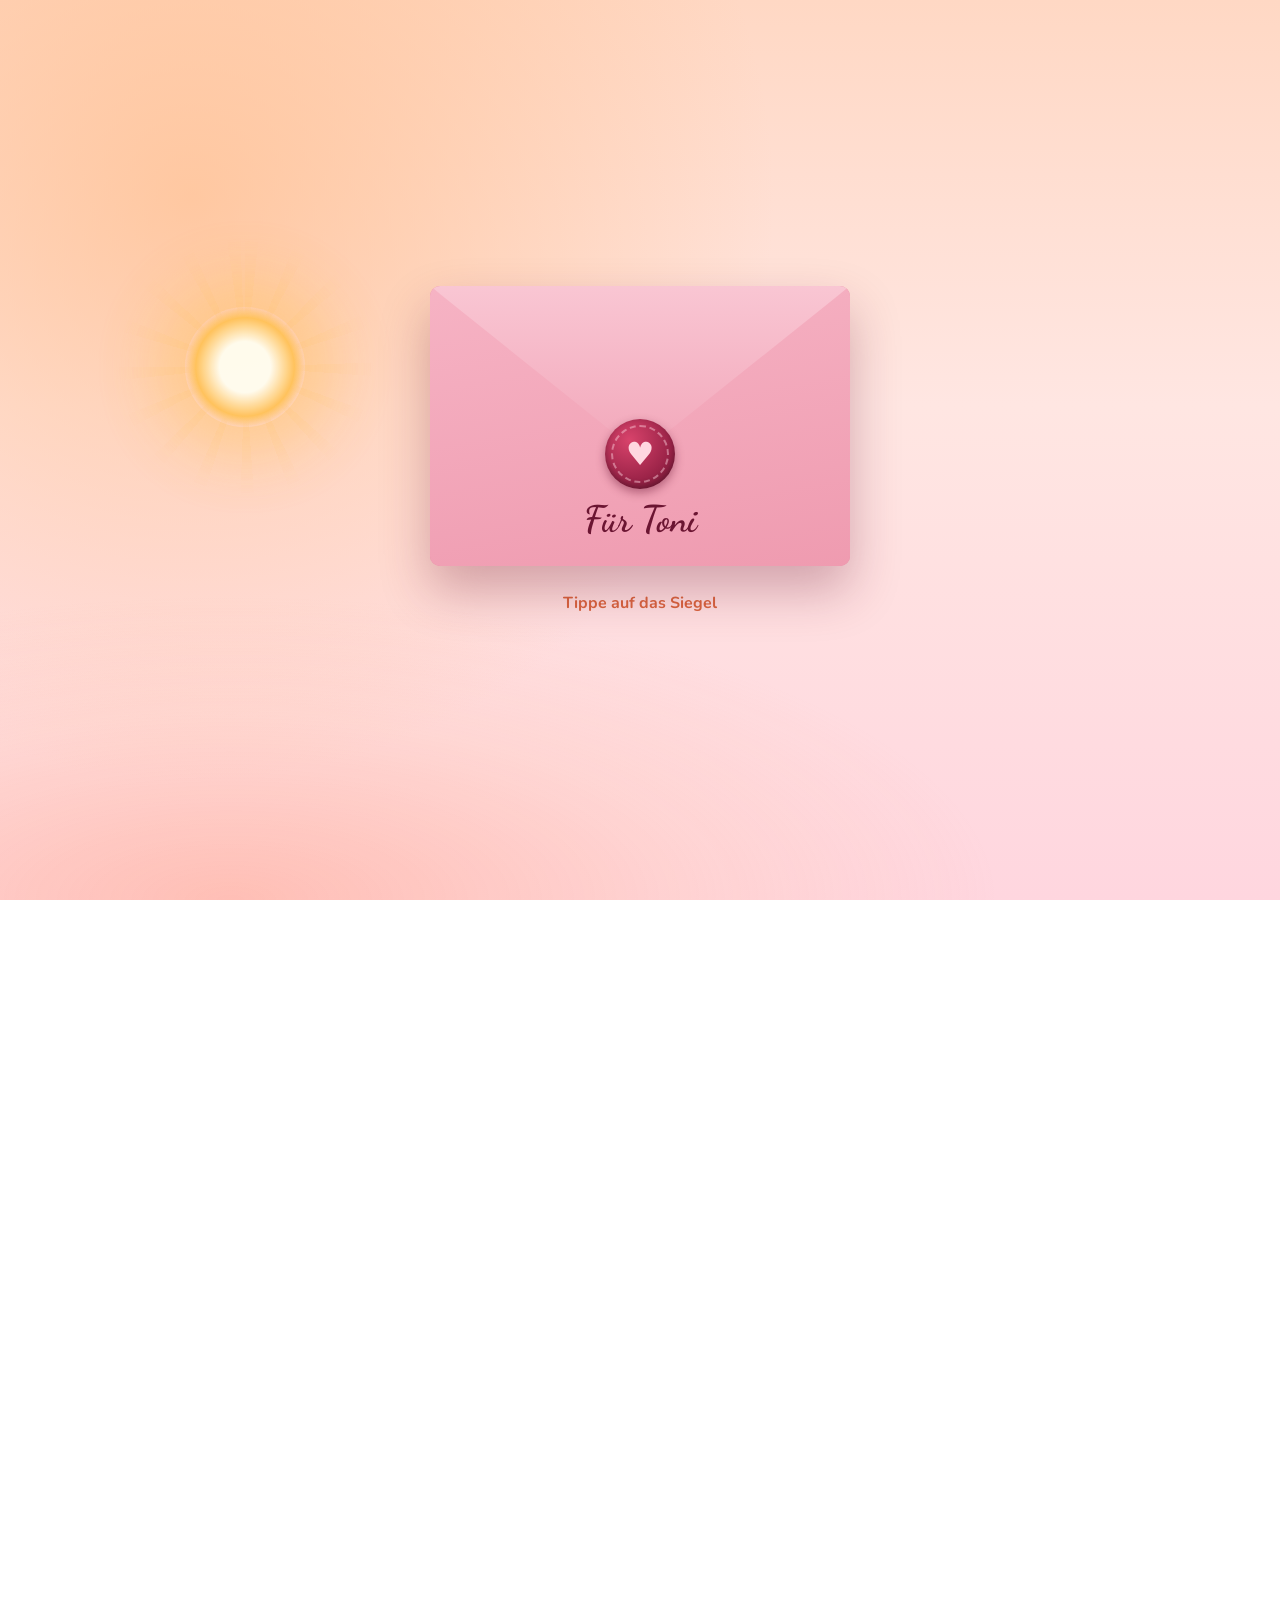
==== index.html @ 793a2852 "Jahrestag: beide kommen erst ins Bild, dann Album und Herzflug Co-Authored-By: Claude Opus 5.5 <nore" ====
<!doctype html>
<html lang="de">
<head>
  <meta charset="utf-8">
  <meta name="viewport" content="width=device-width, initial-scale=1, minimum-scale=1">
  <meta name="robots" content="noindex, nofollow">
  <title>Für Toni ♥️</title>
  <!-- Vorschau beim Teilen (WhatsApp & Co.). Nach dem Umbenennen des Repositorys die Adresse anpassen -->
  <meta name="description" content="Etwas ganz Besonderes wartet auf dich ♥️">
  <meta property="og:type" content="website">
  <meta property="og:title" content="Für Toni ♥️">
  <meta property="og:description" content="Etwas ganz Besonderes wartet auf dich ♥️">
  <meta property="og:url" content="https://chrisbeier3544.github.io/FuerToni/">
  <meta property="og:image" content="https://chrisbeier3544.github.io/FuerToni/icons/vorschau.jpg">
  <meta property="og:image:width" content="1200">
  <meta property="og:image:height" content="630">
  <meta property="og:image:alt" content="Ein rosa Briefumschlag mit Herzsiegel: Für Toni">
  <meta property="og:locale" content="de_DE">
  <meta name="twitter:card" content="summary_large_image">
  <link rel="icon" href="data:image/svg+xml,<svg xmlns='http://www.w3.org/2000/svg' viewBox='0 0 100 100'><text y='.9em' font-size='90'>♥️</text></svg>">
  <link rel="preconnect" href="https://fonts.googleapis.com">
  <link rel="preconnect" href="https://fonts.gstatic.com" crossorigin>
  <link href="https://fonts.googleapis.com/css2?family=Dancing+Script:wght@600;700&family=Lora:ital,wght@1,500;1,600&family=Nunito:wght@400;600;700&display=swap" rel="stylesheet">
  <link rel="stylesheet" href="style.min.css?v=ee9fd789cb">
  <link rel="manifest" href="manifest.webmanifest">
  <link rel="apple-touch-icon" href="icons/apple-touch-icon.png">
  <meta name="theme-color" content="#e85d7e">
  <meta name="mobile-web-app-capable" content="yes">
  <meta name="apple-mobile-web-app-capable" content="yes">
  <meta name="apple-mobile-web-app-title" content="Für Toni">
  <meta name="apple-mobile-web-app-status-bar-style" content="default">
</head>
<body>
  <div id="intro" class="intro" hidden>
    <p id="intro-gruss" class="intro-gruss" aria-live="polite"></p>
    <div class="umschlag" id="umschlag" role="button" tabindex="0" aria-label="Brief öffnen">
      <div class="umschlag-rueck"></div>
      <div class="brief">
        <p class="brief-anrede" id="brief-anrede">Mein Schatz,</p>
        <p class="brief-text" id="brief-text">dein Adventskalender wartet auf dich</p>
        <p class="brief-herz" aria-hidden="true"><svg class="ui-icon" aria-hidden="true"><use href="#i-herz"/></svg></p>
      </div>
      <div class="umschlag-vorne"></div>
      <div class="umschlag-klappe"></div>
      <p class="umschlag-name">Für Toni</p>
      <div class="siegel" aria-hidden="true"><span>♥</span><span class="siegel-schloss">🔒</span></div>
    </div>
    <div id="intro-countdown" class="intro-countdown" hidden>
      <p id="countdown-gruss" class="countdown-gruss" hidden></p>
      <p id="countdown-titel" class="countdown-titel">Dein Brief öffnet sich in</p>
      <div id="countdown-ziffern" class="countdown-ziffern" aria-live="off"></div>
    </div>
    <p class="intro-hinweis" id="intro-hinweis">Tippe auf das Siegel</p>
  </div>

  <div class="himmel" aria-hidden="true">
    <div class="sonne"></div>
    <div class="mond"></div>
    <div class="sterne" id="sterne"></div>
  </div>
  <div class="herzen" aria-hidden="true"></div>

  <svg class="ui-sprite" width="0" height="0" aria-hidden="true" focusable="false">
  <defs>
    <linearGradient id="ui-herz-verlauf" x1="0" y1="0" x2="0" y2="1"><stop offset="0" stop-color="#ff7096"/><stop offset="1" stop-color="#d6244f"/></linearGradient>
    <linearGradient id="ui-gold" x1="0" y1="0" x2="0" y2="1"><stop offset="0" stop-color="#f7d77c"/><stop offset="1" stop-color="#d4a23f"/></linearGradient>
  </defs>
  <symbol id="i-herz" viewBox="0 0 32 29"><path d="M16 28C10 23.6 2 17.6 2 10.2 2 5.7 5.4 2.4 9.5 2.4c2.7 0 5 1.4 6.5 3.7 1.5-2.3 3.8-3.7 6.5-3.7 4.1 0 7.5 3.3 7.5 7.8C30 17.6 22 23.6 16 28z" fill="url(#ui-herz-verlauf)"/><path d="M8.4 6.2c-2.3.4-3.8 2.5-3.5 4.9" fill="none" stroke="#fff" stroke-width="2.2" stroke-linecap="round" opacity=".6"/></symbol>
  <symbol id="i-wolke" viewBox="0 0 32 32"><path d="M9 25h15.5a5.5 5.5 0 0 0 .6-11 7.5 7.5 0 0 0-14.2-2A6.5 6.5 0 0 0 9 25z" fill="#fff4f6" stroke="currentColor" stroke-width="2" stroke-linejoin="round"/><path d="M16 22c-1.7-1.2-3.4-2.5-3.4-3.9 0-1 .8-1.8 1.8-1.8.7 0 1.3.4 1.6.9.3-.5.9-.9 1.6-.9 1 0 1.8.8 1.8 1.8 0 1.4-1.7 2.7-3.4 3.9z" fill="url(#ui-herz-verlauf)"/></symbol>
  <symbol id="i-brief" viewBox="0 0 32 32"><rect x="3" y="7" width="26" height="19" rx="3" fill="#fff4f6" stroke="currentColor" stroke-width="2"/><path d="M4.5 9.5 16 18l11.5-8.5" fill="none" stroke="currentColor" stroke-width="2" stroke-linejoin="round"/><path d="M16 25c-1.9-1.4-3.8-2.8-3.8-4.5 0-1.1.9-2 2-2 .8 0 1.4.4 1.8 1 .4-.6 1-1 1.8-1 1.1 0 2 .9 2 2 0 1.7-1.9 3.1-3.8 4.5z" fill="url(#ui-herz-verlauf)"/></symbol>
  <symbol id="i-geschenk" viewBox="0 0 32 32"><rect x="5" y="14" width="22" height="14" rx="2" fill="#fde3ea" stroke="currentColor" stroke-width="2"/><rect x="3" y="9.5" width="26" height="5" rx="1.5" fill="#fff4f6" stroke="currentColor" stroke-width="2"/><rect x="14" y="9.5" width="4" height="18.5" fill="#e0b04e"/><path d="M16 9.5c-2-4-7-5.5-7.6-2.6S12.4 9.5 16 9.5zm0 0c2-4 7-5.5 7.6-2.6S19.6 9.5 16 9.5z" fill="#f3c84b" stroke="#b8862f" stroke-width="1.2" stroke-linejoin="round"/></symbol>
  <symbol id="i-mikro" viewBox="0 0 32 32"><rect x="11" y="3" width="10" height="17" rx="5" fill="#fde3ea" stroke="currentColor" stroke-width="2"/><path d="M7 15a9 9 0 0 0 18 0M16 24v5M11 29h10" fill="none" stroke="currentColor" stroke-width="2" stroke-linecap="round"/></symbol>
  <symbol id="i-buch" viewBox="0 0 32 32"><path d="M16 8.5C12.5 6 8 5.5 3 6.5v19c5-1 9.5-.5 13 2 3.5-2.5 8-3 13-2v-19c-5-1-9.5-.5-13 2z" fill="#fff4f6" stroke="currentColor" stroke-width="2" stroke-linejoin="round"/><path d="M16 8.5v19" stroke="currentColor" stroke-width="2"/></symbol>
  <symbol id="i-spiel" viewBox="0 0 32 32"><path d="M9 10h14a6 6 0 0 1 5.8 4.5l1.6 6.6A3.6 3.6 0 0 1 24.3 24l-3.1-3H10.8l-3.1 3a3.6 3.6 0 0 1-6.1-2.9l1.6-6.6A6 6 0 0 1 9 10z" fill="#fde3ea" stroke="currentColor" stroke-width="2" stroke-linejoin="round"/><path d="M10 14v5M7.5 16.5h5" stroke="currentColor" stroke-width="2" stroke-linecap="round"/><circle cx="21.5" cy="15" r="1.6" fill="currentColor"/><circle cx="24.5" cy="18" r="1.6" fill="currentColor"/></symbol>
  <symbol id="i-ticket" viewBox="0 0 32 32"><path d="M4 9h24v4a3 3 0 0 0 0 6v4H4v-4a3 3 0 0 0 0-6z" fill="#fff4f6" stroke="currentColor" stroke-width="2" stroke-linejoin="round"/><path d="M12 10.5v11" stroke="currentColor" stroke-width="1.6" stroke-dasharray="2 2"/><path d="M20 19.5c-1.6-1.1-3.2-2.3-3.2-3.7 0-.9.7-1.6 1.6-1.6.7 0 1.2.4 1.6.9.4-.5.9-.9 1.6-.9.9 0 1.6.7 1.6 1.6 0 1.4-1.6 2.6-3.2 3.7z" fill="url(#ui-herz-verlauf)"/></symbol>
  <symbol id="i-post" viewBox="0 0 32 32"><rect x="3" y="7" width="26" height="18" rx="2" fill="#fff4f6" stroke="currentColor" stroke-width="2"/><rect x="20" y="10" width="6" height="7" rx="1" fill="#fde3ea" stroke="currentColor" stroke-width="1.5"/><path d="M7 13h9M7 17h9M7 21h7" stroke="currentColor" stroke-width="1.6" stroke-linecap="round"/></symbol>
  <symbol id="i-schloss" viewBox="0 0 24 24"><path d="M7.5 10.5V8a4.5 4.5 0 0 1 9 0v2.5" fill="none" stroke="#a97b2c" stroke-width="2.4"/><rect x="4.5" y="10" width="15" height="11" rx="3" fill="url(#ui-gold)" stroke="#a97b2c" stroke-width="1.4"/><circle cx="12" cy="15.2" r="1.7" fill="#7a4f12"/></symbol>
  <symbol id="i-play" viewBox="0 0 24 24"><path d="M8 5.5v13a1 1 0 0 0 1.5.9l10.4-6.5a1 1 0 0 0 0-1.8L9.5 4.6A1 1 0 0 0 8 5.5z" fill="currentColor"/></symbol>
  <symbol id="i-pause" viewBox="0 0 24 24"><rect x="6.5" y="5" width="4" height="14" rx="1.3" fill="currentColor"/><rect x="13.5" y="5" width="4" height="14" rx="1.3" fill="currentColor"/></symbol>
</svg>
  <header class="kopf">
    <div class="briefkopf">
      <p id="datum" class="datum"></p>
      <p id="gruss" class="gruss"></p>
      <h1 id="titel">Für Toni ♥️</h1>
      <p id="untertitel" class="untertitel"></p>
    </div>
    <div id="titelfotos" class="titelfotos"></div>
    <section class="heute-karte" aria-label="Heute">
      <p class="heute-label">Dein Tag</p>
      <p id="status" class="status" aria-live="polite"></p>
      <div id="zusammen" class="zusammen"></div>
      <p class="kopf-knoepfe">
        <button id="sammlung-knopf" class="sammlung-knopf" type="button" hidden><svg class="ui-icon" aria-hidden="true"><use href="#i-ticket"/></svg> Meine Gutscheine</button>
        <button id="finale-knopf" class="sammlung-knopf" type="button" hidden><svg class="ui-icon" aria-hidden="true"><use href="#i-herz"/></svg> Unser Herz</button>
        <button id="rueckblick-knopf" class="sammlung-knopf" type="button" hidden><svg class="ui-icon" aria-hidden="true"><use href="#i-buch"/></svg> Unser Dezember</button>
        <button id="postkarte-knopf" class="sammlung-knopf" type="button" hidden><svg class="ui-icon" aria-hidden="true"><use href="#i-post"/></svg> Heutige Postkarte</button>
        <button id="spiel-knopf" class="sammlung-knopf" type="button" hidden><svg class="ui-icon" aria-hidden="true"><use href="#i-spiel"/></svg> Capy-Spiel</button>
      </p>
    </section>
  </header>

  <main>
    <div id="adventskranz" class="adventskranz" hidden></div>
    <div id="lichterkette" class="lichterkette" role="img" aria-label="Lichterkette"></div>
    <div id="kalender" class="kalender" aria-label="Adventskalender mit 24 Türchen"></div>
  </main>

  <section id="momente" class="momente" aria-labelledby="momente-titel" hidden>
    <h2 id="momente-titel">Unsere Momente</h2>
    <div id="fotostreifen" class="fotostreifen"></div>
    <div id="streifen-fortschritt" class="streifen-fortschritt" aria-hidden="true"><span></span></div>
    <p id="wisch-hinweis" class="wisch-hinweis">wischen für mehr Fotos <span aria-hidden="true">→</span></p>
  </section>

  <div id="landschaft" class="landschaft" aria-hidden="true"></div>

  <footer class="fuss">
    <div class="capy-familie" aria-hidden="true">
      <svg viewBox="0 0 220 110">
        <g class="laterne">
          <rect x="150" y="40" width="3" height="62" fill="#6b4a3a"/>
          <circle class="laternen-licht" cx="151.5" cy="48" r="15" fill="#ffd36b" opacity=".35"/>
          <path d="M142 38h19l-3-6h-13z" fill="#4a3542"/>
          <rect x="143.5" y="38" width="16" height="19" rx="2.5" fill="#ffe7a3" stroke="#4a3542" stroke-width="2"/>
          <path d="M146 57h11l-2.5 4h-6z" fill="#4a3542"/>
          <path d="M144 38 q7.5 -3.5 15 0" fill="none" stroke="#fff" stroke-width="2.5" stroke-linecap="round"/>
        </g>
        <g transform="translate(18 34) rotate(-8 28 30)">
          <ellipse cx="14" cy="9" rx="5" ry="4" fill="#7a4e33"/><ellipse cx="42" cy="9" rx="5" ry="4" fill="#7a4e33"/>
          <rect x="7" y="6" width="42" height="36" rx="17" fill="#b07a52"/><ellipse cx="28" cy="31" rx="13" ry="9.5" fill="#9a6844"/>
          <path d="M14 20q3-2.5 6 0M36 20q3-2.5 6 0" fill="none" stroke="#3a2418" stroke-width="1.8" stroke-linecap="round"/>
          <ellipse cx="23.5" cy="28.5" rx="1.8" ry="1.1" fill="#3a2418"/><ellipse cx="32.5" cy="28.5" rx="1.8" ry="1.1" fill="#3a2418"/>
          <circle cx="14" cy="27" r="2.6" fill="#f7809b" opacity=".6"/><circle cx="42" cy="27" r="2.6" fill="#f7809b" opacity=".6"/>
          <path d="M8 40 q20 14 40 0 v12 h-40z" fill="#e85d7e"/><path d="M10 46h36" stroke="#fff" stroke-width="2" stroke-dasharray="4 3"/>
        </g>
        <g transform="translate(70 30) rotate(10 28 30)">
          <ellipse cx="14" cy="9" rx="5" ry="4" fill="#7a4e33"/><ellipse cx="42" cy="9" rx="5" ry="4" fill="#7a4e33"/>
          <rect x="7" y="6" width="42" height="36" rx="17" fill="#a8714a"/><ellipse cx="28" cy="31" rx="13" ry="9.5" fill="#94613f"/>
          <path d="M14 20q3-2.5 6 0M36 20q3-2.5 6 0" fill="none" stroke="#3a2418" stroke-width="1.8" stroke-linecap="round"/>
          <ellipse cx="23.5" cy="28.5" rx="1.8" ry="1.1" fill="#3a2418"/><ellipse cx="32.5" cy="28.5" rx="1.8" ry="1.1" fill="#3a2418"/>
          <circle cx="14" cy="27" r="2.6" fill="#f7809b" opacity=".6"/><circle cx="42" cy="27" r="2.6" fill="#f7809b" opacity=".6"/>
          <path d="M8 6 C10 -6 26 -8 30 0 L22 6z" fill="#d6304f"/><rect x="5" y="3" width="24" height="5.5" rx="2.7" fill="#fff"/><circle cx="31" cy="0" r="3.4" fill="#fff"/>
        </g>
        <path class="familien-herz" d="M71 26c-2.6-4.4-9-3.2-9 1.6 0 4.2 9 8.6 9 8.6s9-4.4 9-8.6c0-4.8-6.4-6-9-1.6z" fill="#e85d7e"/>
        <path d="M0 100 Q60 90 120 98 T220 96 V110 H0z" fill="#fff"/>
      </svg>
    </div>
    <p class="fuss-text">Mit ganz viel Liebe gemacht <svg class="ui-icon" aria-hidden="true"><use href="#i-herz"/></svg></p>
  </footer>

  <div id="toast" class="toast" role="status" aria-live="polite"></div>

  <dialog id="dialog" class="dialog" aria-labelledby="dialog-titel">
    <div class="dialog-inhalt">
      <button class="schliessen" type="button" aria-label="Schließen">×</button>
      <div class="wachssiegel" id="dialog-siegel" aria-hidden="true"></div>
      <p class="dialog-tag" id="dialog-tag"></p>
      <h2 id="dialog-titel"></h2>
      <img id="dialog-bild" class="dialog-bild" alt="" hidden>
      <div id="rubbel-bereich" class="rubbel-bereich">
      <p id="dialog-text" class="dialog-text"></p>
      <p id="dialog-unterschrift" class="unterschrift"></p>
      <div class="extras">
        <div id="dialog-brief" class="extra extra-brief" hidden>
          <span class="extra-icon" aria-hidden="true"><svg class="ui-icon" aria-hidden="true"><use href="#i-wolke"/></svg></span>
          <span class="extra-label">Hier klebt deine Wolke hin</span>
          <span id="dialog-brief-zahl" class="extra-zahl"></span>
        </div>
        <div id="dialog-paeckchen" class="extra extra-paeckchen" hidden>
          <span class="extra-icon" aria-hidden="true"><svg class="ui-icon" aria-hidden="true"><use href="#i-geschenk"/></svg></span>
          <span class="extra-label">Heute darfst du zusätzlich dieses Päckchen öffnen</span>
          <span id="dialog-paeckchen-zahl" class="extra-zahl"></span>
        </div>
      </div>
      <canvas id="rubbel" class="rubbel" hidden aria-label="Rubbelfeld: mit dem Finger freirubbeln"></canvas>
      </div>
      <div id="dialog-audio" class="sprachnachricht" hidden>
        <p class="sprachnachricht-titel"><svg class="ui-icon" aria-hidden="true"><use href="#i-mikro"/></svg> Eine Sprachnachricht von mir</p>
        <audio id="dialog-audio-player" preload="metadata"></audio>
        <div class="player">
          <button type="button" class="player-knopf" aria-label="Sprachnachricht abspielen"><svg class="ui-icon player-play" aria-hidden="true"><use href="#i-play"/></svg><svg class="ui-icon player-pause" aria-hidden="true"><use href="#i-pause"/></svg></button>
          <div class="player-leiste" role="slider" tabindex="0" aria-label="Position in der Sprachnachricht" aria-valuemin="0" aria-valuemax="100" aria-valuenow="0"><span class="player-fortschritt"></span><span class="player-punkt"><svg class="ui-icon" aria-hidden="true"><use href="#i-herz"/></svg></span></div>
          <span class="player-zeit">0:00</span>
        </div>
      </div>
      <div id="dialog-hinweis" class="hinweis" hidden>
        <span class="hinweis-icon" aria-hidden="true"><svg class="ui-icon" aria-hidden="true"><use href="#i-geschenk"/></svg></span>
        <span id="dialog-hinweis-text"></span>
      </div>
    </div>
  </dialog>

  <dialog id="gutschein" class="dialog gutschein-dialog" aria-labelledby="gutschein-titel">
    <div class="dialog-inhalt">
      <button class="schliessen" type="button" aria-label="Schließen">×</button>
      <p id="gutschein-gefunden" class="gutschein-gefunden">Du hast ein Easter Egg gefunden! 🎉</p>
      <div class="ticket">
        <img id="gutschein-bild" class="ticket-bild" alt="" hidden>
        <div id="gutschein-emblem" class="ticket-emblem" aria-hidden="true"></div>
        <p class="ticket-label">Gutschein für</p>
        <h2 id="gutschein-titel"></h2>
        <p id="gutschein-text" class="ticket-text"></p>
        <p class="ticket-fuss"><strong>Aktiv, sobald du mir einen Screenshot davon per WhatsApp geschickt hast 📸</strong><br>Gültig für immer · Einlösbar bei mir ♥️</p>
      </div>
    </div>
  </dialog>

  <dialog id="sammlung" class="dialog" aria-labelledby="sammlung-titel">
    <div class="dialog-inhalt">
      <button class="schliessen" type="button" aria-label="Schließen">×</button>
      <h2 id="sammlung-titel">Deine Gutscheine</h2>
      <div id="sammlung-liste" class="sammlung-liste"></div>
    </div>
  </dialog>

  <dialog id="quiz" class="dialog" aria-labelledby="quiz-frage">
    <div class="dialog-inhalt">
      <button class="schliessen" type="button" aria-label="Schließen">×</button>
      <p class="dialog-tag">Du hast etwas entdeckt 🔍</p>
      <p class="quiz-intro">Aber erst musst du dir das verdienen. Beantworte diese Frage:</p>
      <h2 id="quiz-frage"></h2>
      <div id="quiz-antworten" class="quiz-antworten"></div>
      <p id="quiz-rueckmeldung" class="quiz-rueckmeldung" aria-live="polite"></p>
    </div>
  </dialog>

  <dialog id="rueckblick" class="dialog" aria-labelledby="rueckblick-titel">
    <div class="dialog-inhalt">
      <button class="schliessen" type="button" aria-label="Schließen">×</button>
      <h2 id="rueckblick-titel">Unser Dezember</h2>
      <div id="rueckblick-liste" class="rueckblick-liste"></div>
    </div>
  </dialog>

  <div id="app-tipp" class="app-tipp" hidden>
    <span class="app-tipp-icon" aria-hidden="true">📲</span>
    <p id="app-tipp-text"></p>
    <button type="button" id="app-tipp-zu" aria-label="Tipp schließen">×</button>
  </div>

  <dialog id="postkarte" class="dialog postkarte-dialog" aria-labelledby="postkarte-titel">
    <div class="postkarte">
      <button class="schliessen" type="button" aria-label="Schließen">×</button>
      <img id="postkarte-bild" class="postkarte-bild" alt="">
      <div class="postkarte-rechts">
        <div class="briefmarke" aria-hidden="true"><span>🐹</span></div>
        <div class="poststempel" id="postkarte-stempel" aria-hidden="true"></div>
        <h2 id="postkarte-titel" class="postkarte-titel"></h2>
        <p id="postkarte-text" class="postkarte-text"></p>
        <p class="postkarte-gruss">Dein Chris ♥️</p>
      </div>
    </div>
  </dialog>

  <dialog id="spiel" class="spiel-dialog" aria-label="Capy-Spiel">
    <div class="spiel-rahmen">
      <canvas id="spiel-leinwand" class="spiel-leinwand"></canvas>
      <div class="spiel-anzeige" aria-live="polite">
        <span id="spiel-punkte">0</span>
        <span id="spiel-leben">♥️♥️♥️</span>
      </div>
      <button class="schliessen spiel-zu" type="button" aria-label="Spiel schließen">×</button>
      <div id="spiel-menue" class="spiel-menue">
        <h2 id="spiel-titel">Capy fängt Schneeflocken</h2>
        <p id="spiel-text">Fang Schneeflocken, Herzen und Sterne. Weich Eis und Eiszapfen aus und schnapp dir die Extras!</p>
        <ul class="spiel-legende">
          <li><span>❄️</span> 1 Punkt</li>
          <li><span>♥️</span> 3 Punkte</li>
          <li><span>⭐</span> 10 Punkte</li>
          <li><span>🧊</span> Eis kostet ein Leben</li>
          <li><span>☕</span> Kakao schützt dich</li>
          <li><span>🧲</span> Magnet zieht alles an</li>
          <li><span>⏳</span> Sanduhr: Zeitlupe</li>
          <li><span>🍀</span> Klee: ein Leben</li>
        </ul>
        <p class="spiel-tipp">15 Treffer in Folge bringen den Liebesregen ♥️</p>
        <p id="spiel-rekord" class="spiel-rekord"></p>
        <button id="spiel-start" class="spiel-start" type="button">Los geht's</button>
        <p class="spiel-steuerung">Mit dem Finger nach links und rechts wischen<br>oder die Pfeiltasten benutzen</p>
      </div>
    </div>
  </dialog>

  <dialog id="lightbox" class="lightbox" aria-label="Foto">
    <button class="schliessen" type="button" aria-label="Schließen">×</button>
    <figure class="lightbox-figur">
      <img id="lightbox-bild" alt="">
      <figcaption id="lightbox-text"></figcaption>
    </figure>
    <button class="lightbox-pfeil zurueck" type="button" aria-label="Vorheriges Foto">‹</button>
    <button class="lightbox-pfeil weiter" type="button" aria-label="Nächstes Foto">›</button>
  </dialog>

  <div id="finale" class="finale" hidden>
    <div id="finale-herz" class="finale-herz"></div>
    <div class="finale-text">
      <p class="finale-titel">Frohe Weihnachten, Baby</p>
      <p class="finale-unter">24 Türchen voller Liebe <svg class="ui-icon" aria-hidden="true"><use href="#i-herz"/></svg></p>
    </div>
    <button type="button" class="schliessen finale-zu" aria-label="Schließen">×</button>
  </div>

  <canvas id="konfetti-regen" class="konfetti-regen" popover="manual" aria-hidden="true"></canvas>

  <script src="inhalte.js"></script>
  <script src="kalender.min.js?v=43e2fd9dd5"></script>
</body>
</html>
---- style.min.css ----
:root{--rose-50: #fff5f7;--rose-100: #ffe4ea;--rose-200: #fecdd6;--rose-300: #fda4b8;--rose-400: #f7809b;--rose-500: #e85d7e;--beere: #9d2449;--beere-dunkel: #6b1532;--gold: #d4a84b;--gold-hell: #f3dc9f;--text: #4a1d2e;--schatten: 0 6px 18px rgba(157, 36, 73, .18)}*{box-sizing:border-box}html,body{margin:0}body{min-height:100vh;font-family:Nunito,system-ui,sans-serif;color:var(--text);background:radial-gradient(circle at 15% 10%,rgba(255,255,255,.8),transparent 40%),radial-gradient(circle at 85% 90%,rgba(253,164,184,.45),transparent 45%),linear-gradient(160deg,var(--rose-50),var(--rose-100) 50%,var(--rose-200));background-attachment:fixed;overflow-x:hidden}.herzen{position:fixed;inset:0;pointer-events:none;overflow:hidden;z-index:0}.herzen span{position:absolute;bottom:-40px;color:var(--rose-400);opacity:0;animation:aufsteigen linear infinite}@keyframes aufsteigen{0%{transform:translateY(0) rotate(0);opacity:0}10%{opacity:.55}90%{opacity:.4}to{transform:translateY(-110vh) rotate(25deg);opacity:0}}.kopf{position:relative;z-index:1;text-align:center;padding:40px 16px 12px}.kopf h1{font-family:Dancing Script,cursive;font-size:clamp(2.6rem,9vw,4.5rem);color:var(--beere);margin:0;line-height:1.1;text-shadow:0 2px 0 rgba(255,255,255,.8)}.untertitel{margin:8px 0 0;font-size:1.05rem;opacity:.85}.status{display:inline-block;margin:16px 0 0;padding:8px 18px;border-radius:999px;background:#ffffffb3;box-shadow:var(--schatten);font-weight:700;color:var(--beere);min-height:1.2em}.status:empty{display:none}.polaroid{display:block;padding:7px 7px 0;border:0;background:#fff;box-shadow:0 8px 20px #6b153233;cursor:zoom-in;font:inherit;color:var(--text);transition:transform .25s ease,box-shadow .25s ease;-webkit-tap-highlight-color:transparent}.polaroid img{display:block;width:100%;aspect-ratio:1 / 1;object-fit:cover;background:var(--rose-100)}.polaroid span{display:block;padding:6px 2px 8px;font-family:Dancing Script,cursive;font-size:1.05rem;font-weight:700;color:var(--beere);text-align:center;white-space:nowrap;overflow:hidden;text-overflow:ellipsis}.polaroid:hover{transform:rotate(0) scale(1.04)!important;z-index:3}.polaroid:focus-visible{outline:3px solid var(--gold);outline-offset:3px}.titelfotos{--w: clamp(100px, 29vw, 150px);position:relative;display:flex;justify-content:center;margin:22px auto 4px}.titelfotos:empty{display:none}.titelfotos .polaroid span{font-size:clamp(.8rem,3.2vw,1.05rem)}.titelfotos .polaroid{position:relative;z-index:1;width:var(--w);margin:0 -10px}.titelfotos .polaroid:nth-child(1){transform:rotate(-7deg) translateY(6px)}.titelfotos .polaroid:nth-child(2){transform:rotate(2deg);z-index:2}.titelfotos .polaroid:nth-child(3){transform:rotate(8deg) translateY(8px)}.momente{position:relative;z-index:1;margin:28px auto 0;max-width:1100px}.momente[hidden]{display:none}.momente h2{margin:0;padding:0 16px;text-align:center;font-family:Dancing Script,cursive;font-size:2.2rem;color:var(--beere)}.fotostreifen{display:flex;gap:18px;overflow-x:auto;scroll-snap-type:x mandatory;padding:18px 16px 26px;scrollbar-width:thin;scrollbar-color:var(--rose-300) transparent;-webkit-overflow-scrolling:touch}.fotostreifen .polaroid{flex:none;width:clamp(140px,42vw,190px);scroll-snap-align:center}.fotostreifen .polaroid:nth-child(4n+1){transform:rotate(-3deg)}.fotostreifen .polaroid:nth-child(4n+2){transform:rotate(2deg) translateY(6px)}.fotostreifen .polaroid:nth-child(4n+3){transform:rotate(-1.5deg) translateY(2px)}.fotostreifen .polaroid:nth-child(4n+4){transform:rotate(3deg) translateY(8px)}.lightbox{width:100vw;height:100vh;max-width:none;max-height:none;margin:0;padding:0;border:0;background:transparent;overflow:hidden}.lightbox[open]{display:grid;place-items:center}.lightbox::backdrop{background:#280814e0}.lightbox-figur{margin:0;padding:10px 10px 0;max-width:calc(100vw - 32px);background:#fff;box-shadow:0 20px 50px #00000073;animation:aufpoppen .35s ease}.lightbox-figur img{display:block;max-width:calc(100vw - 52px);max-height:calc(100vh - 150px);width:auto;height:auto}.lightbox-figur figcaption{padding:8px 4px 12px;text-align:center;font-family:Dancing Script,cursive;font-size:1.5rem;font-weight:700;color:var(--beere)}.lightbox .schliessen{position:fixed;top:14px;right:14px;z-index:2}.lightbox-pfeil{position:fixed;top:50%;width:44px;height:44px;margin-top:-22px;border:0;border-radius:50%;background:#ffffffd9;color:var(--beere);font-size:2rem;line-height:1;cursor:pointer}.lightbox-pfeil.zurueck{left:10px}.lightbox-pfeil.weiter{right:10px}main{position:relative;z-index:1;padding:16px}.kalender{display:grid;grid-template-columns:repeat(3,1fr);gap:12px;max-width:960px;margin:0 auto}@media (min-width: 560px){.kalender{grid-template-columns:repeat(4,1fr);gap:16px}}@media (min-width: 860px){.kalender{grid-template-columns:repeat(6,1fr);gap:18px}}.tuer{position:relative;aspect-ratio:1 / 1.1;padding:0;border:0;background:none;cursor:pointer;perspective:1500px;font:inherit;color:inherit;-webkit-tap-highlight-color:transparent}.tuer:focus-visible{outline:3px solid var(--gold);outline-offset:4px;border-radius:14px}.tuer-innen{position:absolute;inset:0;border-radius:10px;background:radial-gradient(circle,rgba(232,93,126,.12) 0 1.2px,transparent 1.6px) 0 0 / 10px 10px,linear-gradient(160deg,#fff4f6,#ffd9e2);box-shadow:inset 0 6px 14px #6b153247,inset 0 0 0 3px #fff9;display:grid;place-items:center;overflow:hidden}.tuer-innen img{width:100%;height:100%;object-fit:cover;opacity:.85}.tuer-innen .innen-herz{font-size:2rem;filter:drop-shadow(0 2px 4px rgba(0,0,0,.3))}.tuer-blatt{--band: var(--gold);position:absolute;inset:0;border-radius:10px;transform-origin:left center;transition:transform .9s cubic-bezier(.3,1.3,.5,1);backface-visibility:hidden;box-shadow:var(--schatten),inset 0 -8px 14px #00000014;overflow:hidden}.tuer.papier-1 .tuer-blatt{--band: #fff6e0;background:radial-gradient(circle,rgba(255,255,255,.55) 0 2px,transparent 2.6px) 0 0 / 14px 14px,linear-gradient(145deg,#f994ab,#ec6a8a)}.tuer.papier-2 .tuer-blatt{--band: var(--beere);background:repeating-linear-gradient(45deg,#fff 0 7px,#ffe1e8 7px 14px)}.tuer.papier-3 .tuer-blatt{--band: var(--gold);background:radial-gradient(circle,rgba(243,220,159,.75) 0 1.6px,transparent 2.1px) 0 0 / 12px 12px,linear-gradient(145deg,#b02c55,#8a1f42)}.tuer.papier-4 .tuer-blatt{--band: #e85d7e;background:repeating-linear-gradient(90deg,#fecdd6 0 9px,#fff0f3 9px 13px)}.tuer[data-tag="24"] .tuer-blatt{--band: #c2185b;background:radial-gradient(circle,rgba(255,255,255,.6) 0 1.5px,transparent 2px) 0 0 / 11px 11px,linear-gradient(145deg,#f6dd9b,#d4a84b)}.band-v,.band-h{position:absolute;background:var(--band)}.band-v{top:0;bottom:0;left:50%;width:15%;transform:translate(-50%);box-shadow:inset 3px 0 3px -2px #0000002e,inset -3px 0 3px -2px #0000002e}.band-h{left:0;right:0;top:34%;height:13%;transform:translateY(-50%);box-shadow:inset 0 3px 3px -2px #0000002e,inset 0 -3px 3px -2px #0000002e}.schleife{position:absolute;left:50%;top:34%;width:58%;transform:translate(-50%,-56%);color:var(--band);filter:drop-shadow(0 2px 2px rgba(0,0,0,.22))}.schleife svg{display:block;width:100%;height:auto}.anhaenger{position:absolute;left:50%;top:57%;min-width:48%;padding:1px 8px 0;transform:translate(-50%) rotate(-6deg);border-radius:6px;background:#fffdf8;box-shadow:0 3px 7px #0003;text-align:center}.anhaenger:after{content:"";position:absolute;left:50%;bottom:100%;width:1.5px;height:12px;background:var(--band)}.nummer{font-family:Dancing Script,cursive;font-weight:700;font-size:clamp(1.5rem,5.6vw,2.1rem);line-height:1.2;color:var(--beere)}.schloss{position:absolute;bottom:5px;left:7px;font-size:.72rem;opacity:.7}.tuer.gesperrt .tuer-blatt{filter:saturate(.85)}.tuer.gesperrt:hover .tuer-blatt{transform:rotateY(-6deg)}.tuer.verfuegbar:not(.offen):hover .tuer-blatt{transform:rotateY(-18deg)}.tuer.heute:not(.offen) .tuer-blatt{animation:leuchten 2.2s ease-in-out infinite}@keyframes leuchten{0%,to{box-shadow:var(--schatten),0 0 #d4a84b00}50%{box-shadow:var(--schatten),0 0 0 6px #d4a84b8c}}.tuer.offen .tuer-blatt{transform:rotateY(-94deg)}.tuer.wackeln{animation:wackeln .45s ease}@keyframes wackeln{0%,to{transform:translate(0)}20%{transform:translate(-6px) rotate(-2deg)}40%{transform:translate(6px) rotate(2deg)}60%{transform:translate(-4px) rotate(-1deg)}80%{transform:translate(4px) rotate(1deg)}}.toast{position:fixed;left:50%;bottom:24px;z-index:20;width:max-content;max-width:calc(100% - 32px);transform:translate(-50%,calc(100% + 40px));visibility:hidden;padding:12px 20px;border-radius:14px;background:var(--beere);color:#fff;font-weight:600;text-align:center;box-shadow:0 10px 30px #6b153259;transition:transform .35s ease,visibility 0s linear .35s}.toast.sichtbar{transform:translate(-50%);visibility:visible;transition-delay:0s}.dialog{border:0;padding:0;width:min(520px,calc(100% - 32px));max-height:calc(100% - 32px);border-radius:22px;background:#fff;color:var(--text);box-shadow:0 25px 60px #6b153259}.dialog::backdrop{background:#6b153273;backdrop-filter:blur(3px)}.dialog[open]{animation:aufpoppen .4s cubic-bezier(.3,1.4,.5,1)}@keyframes aufpoppen{0%{transform:scale(.85);opacity:0}to{transform:scale(1);opacity:1}}.dialog-inhalt{position:relative;padding:32px 24px 26px;text-align:center;background:radial-gradient(circle at top,var(--rose-100),transparent 60%)}.schliessen{position:absolute;top:10px;right:12px;width:38px;height:38px;border:0;border-radius:50%;background:var(--rose-100);color:var(--beere);font-size:1.6rem;line-height:1;cursor:pointer}.schliessen:hover{background:var(--rose-200)}.dialog-tag{margin:0;font-size:.85rem;font-weight:700;letter-spacing:.12em;text-transform:uppercase;color:var(--rose-500)}.dialog h2{font-family:Dancing Script,cursive;font-size:2.3rem;color:var(--beere);margin:4px 0 14px;line-height:1.15}.dialog-bild{display:block;width:100%;max-height:50vh;object-fit:cover;border-radius:14px;margin:0 0 16px;box-shadow:var(--schatten)}.dialog-text{margin:0;font-size:1.08rem;line-height:1.6;white-space:pre-line}.extras{display:grid;grid-template-columns:repeat(auto-fit,minmax(170px,1fr));gap:12px;margin-top:20px}.extra{display:flex;flex-direction:column;align-items:center;gap:2px;padding:14px 12px;border-radius:16px;text-align:center}.extra[hidden]{display:none}.extra-brief{background:linear-gradient(135deg,var(--rose-50),var(--rose-100));border:1px solid var(--rose-300)}.extra-paeckchen{background:linear-gradient(135deg,#fff8e6,var(--gold-hell));border:1px solid var(--gold)}.extra-icon{font-size:1.5rem}.extra-label{font-size:.82rem;font-weight:600;line-height:1.3;opacity:.85}.extra-zahl{margin-top:4px;font-family:Dancing Script,cursive;font-size:2.6rem;font-weight:700;line-height:1;color:var(--beere)}.ei{position:absolute;z-index:2;width:42px;height:42px;padding:0;border:0;background:none;cursor:pointer;filter:drop-shadow(0 3px 4px rgba(107,21,50,.25));transition:transform .2s ease;animation:ei-wackeln 7s ease-in-out infinite;-webkit-tap-highlight-color:transparent}.ei[hidden]{display:none}.ei svg{width:100%;height:100%;display:block}.ei:hover{transform:scale(1.15) rotate(-6deg)}.ei:focus-visible{outline:3px solid var(--gold);outline-offset:3px;border-radius:10px}@keyframes ei-wackeln{0%,88%,to{rotate:0deg}91%{rotate:-12deg}94%{rotate:10deg}97%{rotate:-6deg}}.ei-matcha{top:14px;right:14px}.ei-ente{top:14px;left:14px;animation-delay:-3s}.ei-acai{bottom:34px;left:16px;animation-delay:-1.5s}.ei-blumen{bottom:34px;right:16px;animation-delay:-4.5s}.ei-klein{width:30px;height:30px;animation-duration:11s;filter:drop-shadow(0 2px 3px rgba(107,21,50,.25))}.ei-im-tuerchen{left:12px;bottom:10px}.ei-seite-titelfotos{z-index:0;bottom:-10px;right:calc(50% - var(--w) * 1.5 + 2px);rotate:14deg;animation:none}.ei-seite-fuss{right:16px;bottom:32px;width:26px;height:26px}.ei-im-foto{right:8px;bottom:8px;width:28px;height:28px}.lightbox-figur{position:relative}.ei-innen{display:block;width:62%;cursor:pointer;filter:drop-shadow(0 2px 4px rgba(0,0,0,.35))}.ei-innen[hidden]{display:none}.ei-innen svg{display:block;width:100%;height:auto}.ei-innen:not([hidden])~*{display:none}.ei-capybara{top:-22px;right:calc(16px + 10%);width:50px;height:42px;z-index:4;animation:capy-gucken 6s ease-in-out infinite}@media (min-width: 860px){.ei-capybara{right:max(40px,calc(50% - 400px))}}@keyframes capy-gucken{0%,70%,to{translate:0 0}78%,90%{translate:0 -6px}}.ei-heimat{top:0;left:50%;margin-left:-21px;animation-delay:-6s}@media (min-width: 860px){.ei-matcha{right:calc(50% - 440px)}.ei-ente,.ei-acai{left:calc(50% - 440px)}.ei-blumen{right:calc(50% - 440px)}}.sammlung-knopf{margin-top:4px;padding:7px 16px;border:1px solid var(--gold);border-radius:999px;background:linear-gradient(135deg,#fff8e6,var(--gold-hell));color:var(--beere-dunkel);font:inherit;font-weight:700;font-size:.9rem;cursor:pointer;box-shadow:var(--schatten)}.sammlung-knopf[hidden]{display:none}.gutschein-gefunden{margin:0 0 14px;font-weight:700;color:var(--rose-500)}.ticket{position:relative;padding:22px 18px 16px;border-radius:18px;background:linear-gradient(135deg,#fffaf0,var(--gold-hell));border:2px dashed var(--gold);box-shadow:inset 0 0 0 6px #fff9}.ticket:before,.ticket:after{content:"";position:absolute;top:50%;width:22px;height:22px;margin-top:-11px;border-radius:50%;background:#fff;border:2px dashed var(--gold)}.ticket:before{left:-13px}.ticket:after{right:-13px}.ticket-emblem{width:64px;height:64px;margin:0 auto 6px}.ticket-bild{display:block;width:78%;aspect-ratio:4 / 3;object-fit:cover;margin:0 auto 12px;border:6px solid #fff;box-shadow:0 6px 16px #6b153233;transform:rotate(-2deg)}.ticket-bild[hidden],.ticket-label[hidden],.ticket-fuss[hidden]{display:none}.ticket-foto .ticket-bild{width:100%;transform:rotate(-1deg)}.ticket-bild:not([hidden])+.ticket-emblem{width:46px;height:46px;margin-top:-34px;position:relative;z-index:1}.ticket-emblem svg{width:100%;height:100%}.ticket-label{margin:0;font-size:.8rem;font-weight:700;letter-spacing:.14em;text-transform:uppercase;color:var(--beere);opacity:.75}.ticket h2{margin:2px 0 10px}.ticket-text{margin:0;line-height:1.55}.ticket-fuss strong{display:block;margin-bottom:4px;color:var(--beere)}.ticket-fuss{margin:14px 0 0;padding-top:10px;border-top:1px dashed var(--gold);font-size:.85rem;font-weight:600;opacity:.8}.sammlung-liste{display:grid;gap:10px;margin-top:6px}.sammlung-eintrag{display:flex;align-items:center;gap:12px;width:100%;padding:10px 14px;border:1px dashed var(--gold);border-radius:14px;background:linear-gradient(135deg,#fffaf0,var(--gold-hell));color:var(--text);font:inherit;font-weight:700;text-align:left;cursor:pointer}.sammlung-eintrag svg{width:36px;height:36px;flex:none}.konfetti-regen{position:fixed;inset:0;width:100vw;height:100vh;margin:0;padding:0;border:0;background:transparent;pointer-events:none;z-index:40;overflow:hidden}.konfetti-regen:not(:popover-open):not(.aktiv){display:none}.hinweis{display:flex;align-items:center;gap:12px;margin-top:20px;padding:14px 16px;border-radius:14px;background:linear-gradient(135deg,#fff8e6,var(--gold-hell));border:1px solid var(--gold);text-align:left;font-weight:600}.hinweis[hidden]{display:none}.hinweis-icon{font-size:1.6rem}.konfetti{position:fixed;z-index:30;pointer-events:none;font-size:1.2rem;animation:platzen 1.1s ease-out forwards}@keyframes platzen{0%{transform:translate(0) scale(.6);opacity:1}to{transform:translate(var(--dx),var(--dy)) scale(1.1);opacity:0}}.fuss{position:relative;z-index:1;text-align:center;padding:24px 16px 40px;font-family:Dancing Script,cursive;font-size:1.3rem;color:var(--beere);opacity:.8}@media (prefers-reduced-motion: reduce){.herzen{display:none}.ei{animation:none}.tuer-blatt{transition-duration:.01s}.tuer.heute:not(.offen) .tuer-blatt,.tuer.wackeln,.dialog[open],.konfetti{animation:none}.konfetti{display:none}}.kopf-knoepfe{display:flex;flex-wrap:wrap;justify-content:center;gap:8px;margin:8px 0 0}.kopf-knoepfe:not(:has(button:not([hidden]))){display:none}.intro{position:fixed;inset:0;z-index:60;display:flex;flex-direction:column;align-items:center;justify-content:center;gap:26px;padding:16px;background:radial-gradient(circle at 50% 40%,rgba(255,255,255,.9),transparent 55%),linear-gradient(160deg,var(--rose-50),var(--rose-200));transition:opacity .8s ease,transform .8s ease}.intro[hidden]{display:none}.intro.weg{opacity:0;transform:scale(1.08);pointer-events:none}.umschlag{position:relative;width:min(86vw,420px);aspect-ratio:3 / 2;perspective:1400px;cursor:pointer;animation:schweben 3.2s ease-in-out infinite;-webkit-tap-highlight-color:transparent}.umschlag:focus-visible{outline:3px solid var(--gold);outline-offset:8px;border-radius:12px}@keyframes schweben{0%,to{transform:translateY(0) rotate(-1deg)}50%{transform:translateY(-8px) rotate(1deg)}}.umschlag.offen{animation:none}.umschlag-rueck{position:absolute;inset:0;border-radius:10px;background:#e98aa2;box-shadow:0 24px 50px #6b15324d}.brief{position:absolute;left:6%;right:6%;top:6%;height:88%;z-index:1;display:flex;flex-direction:column;align-items:center;justify-content:center;gap:2px;padding:10px;border-radius:6px;background:repeating-linear-gradient(transparent 0 23px,#e85d7e1f 23px 24px),#fffaf3;text-align:center;transition:transform 1s cubic-bezier(.3,1.2,.4,1) .45s}.brief-anrede,.brief-text{margin:0;font-family:Dancing Script,cursive;color:var(--beere)}.brief-anrede{font-size:clamp(1.4rem,6vw,1.9rem);font-weight:700}.brief-text{font-size:clamp(1.05rem,4.4vw,1.35rem)}.brief-herz{margin:4px 0 0;font-size:1.4rem}.umschlag-vorne{position:absolute;inset:0;z-index:2;border-radius:10px;background:linear-gradient(170deg,#f6b3c4,#ef9bb0);clip-path:polygon(0 0,50% 56%,100% 0,100% 100%,0 100%)}.umschlag-klappe{position:absolute;left:0;right:0;top:0;height:60%;z-index:3;border-radius:10px 10px 0 0;background:linear-gradient(180deg,#f9c6d3,#f2a7ba);clip-path:polygon(0 0,100% 0,50% 100%);transform-origin:top center;transition:transform .6s ease-in}.umschlag-name{position:absolute;left:0;right:0;bottom:9%;z-index:3;margin:0;text-align:center;font-family:Dancing Script,cursive;font-weight:700;font-size:clamp(1.6rem,7vw,2.3rem);color:var(--beere-dunkel)}.siegel{position:absolute;left:50%;top:60%;z-index:4;width:clamp(54px,16vw,70px);aspect-ratio:1;display:grid;place-items:center;border-radius:50%;transform:translate(-50%,-50%);background:radial-gradient(circle at 35% 30%,#d8436b,#9d2449 60%,#6b1532);box-shadow:0 4px 10px #6b153273,inset 0 -3px 6px #00000040;color:#ffd6e0;font-size:clamp(1.5rem,6vw,2rem)}.siegel:before{content:"";position:absolute;inset:6px;border-radius:50%;border:2px dashed rgba(255,214,224,.45)}.umschlag.offen .siegel{animation:siegel-bricht .55s ease-in forwards}@keyframes siegel-bricht{0%{transform:translate(-50%,-50%) scale(1)}30%{transform:translate(-50%,-50%) scale(1.18) rotate(-8deg)}to{transform:translate(-50%,40%) scale(.6) rotate(25deg);opacity:0}}.umschlag.offen .umschlag-klappe{transform:rotateX(180deg);transition-delay:.25s}.umschlag.klappe-hinten .umschlag-klappe{z-index:0}.umschlag.offen .brief{transform:translateY(-58%)}.intro-hinweis{margin:0;font-weight:700;color:var(--beere);animation:pulsieren 1.8s ease-in-out infinite}@keyframes pulsieren{50%{opacity:.45}}.intro.geoeffnet .intro-hinweis{visibility:hidden}.herzen canvas{position:absolute;inset:0;width:100%;height:100%}.lichterkette{position:relative;max-width:960px;height:46px;margin:0 auto 10px}.lichterkette svg{position:absolute;inset:0;width:100%;height:100%;overflow:visible}.lichterkette path{fill:none;stroke:#6b4a3a;stroke-width:1.6}.birne{position:absolute;width:10px;height:14px;margin-left:-5px;border-radius:50%/40% 40% 60% 60%;background:#e6d6dc;box-shadow:inset 0 -2px 3px #00000014;transform-origin:50% -3px;transition:background .4s,box-shadow .4s}.birne:before{content:"";position:absolute;left:1.5px;top:-4px;width:6px;height:5px;border-radius:1px;background:#6b4a3a}.birne.an{background:var(--licht);box-shadow:0 0 8px 2px var(--licht),0 0 18px 4px color-mix(in srgb,var(--licht) 45%,transparent);animation:flackern 3.5s ease-in-out infinite}.birne.neu{animation:aufleuchten 1.2s ease-out,flackern 3.5s ease-in-out 1.2s infinite}@keyframes flackern{0%,to{opacity:1}50%{opacity:.82}}@keyframes aufleuchten{0%{transform:scale(1);filter:brightness(1)}30%{transform:scale(1.8);filter:brightness(1.8)}to{transform:scale(1);filter:brightness(1)}}.landschaft{position:relative;z-index:1;margin-top:30px;height:clamp(175px,26vw,250px);overflow:hidden}.landschaft>svg{position:absolute;bottom:0;left:50%;height:100%;width:auto;min-width:100%;transform:translate(-50%)}.landschaft{--huegel-1: #ffffff;--huegel-2: #fbe3e9;--haus-a: #f2a7ba;--haus-b: #e98aa2;--haus-c: #fdd3dd;--dach: #9d2449;--fenster: #fff2c4;--baum: #3f6b4f;--schnee: #ffffff}.landschaft .fenster{fill:var(--fenster)}.fuss{background:var(--schnee-boden, #ffffff);margin-top:-2px}.dialog.aus-tuer[open]{animation:aus-tuer .7s cubic-bezier(.2,.9,.25,1.05)}@keyframes aus-tuer{0%{transform:translate(var(--von-x, 0),var(--von-y, 0)) scale(var(--von-s, .2)) rotate(-4deg);opacity:.4;border-radius:10px}to{transform:none;opacity:1}}.dialog.aus-tuer[open] .dialog-inhalt>*{animation:entfalten .5s ease both}.dialog.aus-tuer[open] .dialog-inhalt>:nth-child(2){animation-delay:.35s}.dialog.aus-tuer[open] .dialog-inhalt>:nth-child(3){animation-delay:.45s}.dialog.aus-tuer[open] .dialog-inhalt>:nth-child(4){animation-delay:.55s}.dialog.aus-tuer[open] .dialog-inhalt>:nth-child(5){animation-delay:.65s}.dialog.aus-tuer[open] .dialog-inhalt>:nth-child(n+6){animation-delay:.75s}@keyframes entfalten{0%{opacity:0;transform:translateY(10px)}to{opacity:1;transform:none}}.finale{position:fixed;inset:0;z-index:55;overflow:hidden;background:radial-gradient(circle at 50% 45%,#8c1e42,#280814 72%);animation:einblenden .6s ease}.finale[hidden]{display:none}@keyframes einblenden{0%{opacity:0}}.finale-herz{position:absolute;inset:0}.finale-foto{position:absolute;left:50%;top:var(--cy, 42%);width:var(--g);height:var(--g);margin:calc(var(--g) / -2) 0 0 calc(var(--g) / -2);padding:3px 3px 9px;background:#fff;box-shadow:0 6px 14px #0006;opacity:0}.finale-foto img{display:block;width:100%;height:100%;object-fit:cover}.finale-text{position:absolute;left:50%;top:var(--text-oben, 80%);width:min(92vw,560px);transform:translate(-50%);text-align:center;color:#fff;opacity:0;transition:opacity 1s ease}.finale.fertig .finale-text{opacity:1}.finale-titel{margin:0;font-family:Dancing Script,cursive;font-weight:700;font-size:clamp(1.25rem,5vw,2.4rem);line-height:1.15;text-shadow:0 3px 12px rgba(0,0,0,.5)}.finale-unter{margin:8px 0 0;font-weight:700;color:var(--gold-hell)}.finale-zu{position:fixed;top:14px;right:14px;z-index:2}.gruss{margin:0 0 4px;font-weight:700;font-size:.95rem;letter-spacing:.03em;color:var(--rose-500);min-height:1.3em}.himmel{position:fixed;inset:0;z-index:0;pointer-events:none;overflow:hidden}.sonne{position:absolute;width:clamp(160px,40vw,300px);aspect-ratio:1;border-radius:50%;background:radial-gradient(circle,rgba(255,246,214,.95) 0 22%,rgba(255,214,150,.45) 45%,transparent 70%);opacity:0;transform:translate(-50%,-50%);transition:left 2s ease,top 2s ease,opacity 2s ease,filter 2s ease;left:50%;top:-10%}.mond{position:absolute;right:12%;top:9%;width:46px;height:46px;border-radius:50%;box-shadow:12px -5px #fdf1cc;filter:drop-shadow(0 0 14px rgba(253,241,204,.55));opacity:0;transition:opacity 2s ease}.sterne{position:absolute;inset:0;opacity:0;transition:opacity 2s ease}.sterne span{position:absolute;border-radius:50%;background:#fff;box-shadow:0 0 4px #fffc;animation:funkeln 4s ease-in-out infinite}@keyframes funkeln{0%,to{opacity:.25}50%{opacity:1}}html[data-tageszeit=morgen] body{background:radial-gradient(circle at 12% 18%,rgba(255,190,140,.55),transparent 45%),linear-gradient(180deg,#ffd8c4,#ffe6e2 42%,#ffd6df);background-attachment:fixed}html[data-tageszeit=morgen] .sonne{opacity:.9;left:10%;top:24%;filter:hue-rotate(-12deg) saturate(1.4)}html[data-tageszeit=morgen] .landschaft{--huegel-2: #ffd9cc}html[data-tageszeit=morgen] .gruss{color:#d9653f}html[data-tageszeit=vormittag] body{background:radial-gradient(circle at 86% 6%,rgba(255,255,255,.95),transparent 40%),linear-gradient(180deg,#e4efff,#fff3f6 46%,#ffe1e8);background-attachment:fixed}html[data-tageszeit=vormittag] .sonne{opacity:.85;left:86%;top:7%}html[data-tageszeit=vormittag] .landschaft{--huegel-2: #e6eefb;--fenster: #eef5ff}html[data-tageszeit=vormittag] .gruss{color:#5b7fb8}html[data-tageszeit=mittag] .sonne{opacity:.75;left:50%;top:-4%}html[data-tageszeit=mittag] .landschaft{--fenster: #fff7ec}html[data-tageszeit=nachmittag] body{background:radial-gradient(circle at 92% 22%,rgba(255,190,110,.5),transparent 45%),linear-gradient(175deg,#ffe7cf,#ffd4cf 48%,#f7b6c6);background-attachment:fixed}html[data-tageszeit=nachmittag] .sonne{opacity:.9;left:92%;top:26%;filter:hue-rotate(-18deg) saturate(1.6)}html[data-tageszeit=nachmittag] .landschaft{--huegel-2: #ffd8c2}html[data-tageszeit=nachmittag] .gruss{color:#c4572f}html[data-tageszeit=morgen] .landschaft .f1{fill:#ffd36b;filter:drop-shadow(0 0 4px rgba(255,211,107,.8))}html[data-abend] body{background:radial-gradient(circle at 20% 8%,rgba(255,214,140,.12),transparent 40%),radial-gradient(circle at 80% 90%,rgba(232,93,126,.18),transparent 45%),linear-gradient(170deg,#2b1030,#1c0b24 55%,#12081a);background-attachment:fixed;color:#ffe4ea}html[data-abend] .kopf h1{color:#ffd0dc;text-shadow:0 0 24px rgba(255,143,171,.45)}html[data-abend] .untertitel{color:#ffe4ea;opacity:.85}html[data-abend] .momente h2{color:#ffd0dc}html[data-abend] .status{background:#ffffff1f;color:#ffe4ea;box-shadow:none;border:1px solid rgba(255,214,224,.25)}html[data-abend] .lichterkette path{stroke:#c9a58f}html[data-abend] .birne{background:#4a3542}html[data-abend] .birne.an{box-shadow:0 0 10px 3px var(--licht),0 0 26px 8px color-mix(in srgb,var(--licht) 55%,transparent)}html[data-abend] .landschaft{--huegel-1: #e9e4f2;--huegel-2: #c9bfd9;--haus-a: #5a2a4a;--haus-b: #4a1f3d;--haus-c: #6e3558;--dach: #2b0f24;--fenster: #ffd36b;--baum: #24402f;--schnee: #f3eef8}html[data-abend] .landschaft .fenster{filter:drop-shadow(0 0 6px rgba(255,211,107,.9))}html[data-abend]{--schnee-boden: #e9e4f2}html[data-abend] .tuer-blatt{box-shadow:0 8px 22px #00000073,inset 0 -8px 14px #0000001f}@media (prefers-reduced-motion: reduce){.umschlag,.intro-hinweis,.birne.an,.birne.neu{animation:none}.dialog.aus-tuer[open],.dialog.aus-tuer[open] .dialog-inhalt>*{animation:none}}html[data-tageszeit=abend] .sterne{opacity:.45}html[data-tageszeit=abend] .mond{opacity:.5;right:5%;top:2.5%}html[data-abend] .gruss{color:#ffb3c6}html[data-tageszeit=nacht] body{background:radial-gradient(circle at 82% 8%,rgba(200,210,255,.14),transparent 32%),linear-gradient(180deg,#0c1030,#160f2e 55%,#1c0b24);background-attachment:fixed}html[data-tageszeit=nacht] .sterne,html[data-tageszeit=nacht] .mond{opacity:1}html[data-tageszeit=nacht] .gruss{color:#c9d2ff}html[data-tageszeit=nacht] .kopf h1{color:#e6dcff;text-shadow:0 0 24px rgba(180,190,255,.4)}html[data-tageszeit=nacht] .landschaft{--huegel-1: #dcdcee;--huegel-2: #a9a7cc;--haus-a: #2f2446;--haus-b: #261c3b;--haus-c: #3a2c55;--dach: #160f2a;--fenster: #3b3254;--baum: #1d3328;--schnee: #e4e4f4}html[data-tageszeit=nacht] .landschaft .fenster{filter:none}html[data-tageszeit=nacht] .landschaft .f1{fill:#ffd36b;filter:drop-shadow(0 0 5px rgba(255,211,107,.9))}html[data-tageszeit=nacht]{--schnee-boden: #dcdcee}@media (prefers-reduced-motion: reduce){.sterne span{animation:none;opacity:.7}.sonne,.mond,.sterne{transition:none}}.zusammen{margin:10px 0 0;font-size:.86rem;font-weight:700;color:var(--beere);opacity:.8;font-variant-numeric:tabular-nums}.zusammen:empty{display:none}.zusammen.jubilaeum{display:inline-block;padding:6px 14px;border-radius:999px;background:linear-gradient(135deg,#fff8e6,var(--gold-hell));border:1px solid var(--gold);opacity:1;animation:leuchten 2.4s ease-in-out infinite}html[data-abend] .zusammen{color:#ffd0dc}html[data-abend] .zusammen.jubilaeum{color:var(--beere-dunkel)}.rubbel-bereich{position:relative}.rubbel-bereich.rubbelt{user-select:none;-webkit-user-select:none}.rubbel{position:absolute;inset:0;z-index:2;border-radius:16px;touch-action:none;cursor:grab;box-shadow:0 4px 14px #6b153233;transition:opacity .7s ease}.rubbel.weg{opacity:0;pointer-events:none}.sprachnachricht{margin-top:18px;padding:14px;border-radius:16px;background:linear-gradient(135deg,var(--rose-50),var(--rose-100));border:1px solid var(--rose-300)}.sprachnachricht[hidden]{display:none}.sprachnachricht-titel{margin:0 0 8px;font-weight:700;color:var(--beere)}.sprachnachricht audio{width:100%}.quiz-intro{margin:4px 0 6px;opacity:.85}.quiz-antworten{display:grid;gap:10px;margin-top:6px}.quiz-antwort{padding:12px 16px;border:2px solid var(--rose-300);border-radius:14px;background:#fff;color:var(--text);font:inherit;font-weight:700;cursor:pointer;transition:background .2s,border-color .2s,transform .2s}.quiz-antwort:hover:not(:disabled){background:var(--rose-50);transform:translateY(-1px)}.quiz-antwort:focus-visible{outline:3px solid var(--gold);outline-offset:2px}.quiz-antwort.richtig{background:#e7f6ea;border-color:#4caf6a;color:#1f5b30}.quiz-antwort.falsch{background:#fdecef;border-color:#e85d7e;opacity:.6;animation:wackeln .45s ease}.quiz-antwort:disabled{cursor:default}.quiz-rueckmeldung{min-height:1.4em;margin:12px 0 0;font-weight:700;color:var(--beere)}.rueckblick-liste{display:grid;gap:12px;margin-top:6px;text-align:left}.rueckblick-eintrag{padding:12px 14px;border-radius:14px;background:var(--rose-50);border:1px solid var(--rose-200)}.rueckblick-tag{margin:0;font-size:.75rem;font-weight:700;letter-spacing:.12em;text-transform:uppercase;color:var(--rose-500)}.rueckblick-eintrag h3{margin:2px 0 6px;font-family:Dancing Script,cursive;font-size:1.45rem;color:var(--beere)}.rueckblick-text{margin:0;line-height:1.5;white-space:pre-line}.birne.show{background:#ffd36b;box-shadow:0 0 10px 3px #ffd36b,0 0 24px 8px #ffd36b80}.lichterkette.blinken .birne.show{animation:festblinken .5s steps(2,jump-none) 4}@keyframes festblinken{50%{background:#ff8fab;box-shadow:0 0 10px 3px #ff8fab,0 0 24px 8px #ff8fab80}}.capy-bahn{position:absolute;left:0;right:0;bottom:9%;height:0}.capy-laeufer{position:absolute;bottom:0;left:0;transform:translate(-120px);width:clamp(78px,9vw,96px);padding:0;border:0;background:none;cursor:pointer;-webkit-tap-highlight-color:transparent}.capy-laeufer:focus-visible{outline:3px solid var(--gold);outline-offset:3px;border-radius:10px}.capy-figur{display:block;width:100%;height:auto;filter:drop-shadow(0 3px 2px rgba(0,0,0,.18))}.capy-laeufer.redet,.capy-laeufer.redet .capy-figur,.capy-laeufer.redet .bein-a,.capy-laeufer.redet .bein-b{animation-play-state:paused}@keyframes capy-laufen{0%{left:-80px}48%{left:calc(100% + 20px)}50%{left:calc(100% + 20px)}98%{left:-80px}to{left:-80px}}@keyframes capy-richtung{0%{transform:scaleX(1)}49%{transform:scaleX(-1)}}.bein-a,.bein-b{transform-box:fill-box;transform-origin:50% 0;animation:tapsen .5s ease-in-out infinite alternate}.bein-b{animation-direction:alternate-reverse}@keyframes tapsen{0%{transform:rotate(-14deg)}to{transform:rotate(14deg)}}.outfit{display:none}.capy-laeufer[data-outfit=strick] .outfit-strick,.capy-laeufer[data-outfit=nikolaus] .outfit-nikolaus,.capy-laeufer[data-outfit=lernen] .outfit-lernen,.capy-laeufer[data-outfit=ohren] .outfit-ohren,.capy-laeufer[data-outfit=party] .outfit-party,.capy-laeufer[data-outfit=rentier] .outfit-rentier,.capy-laeufer[data-outfit=lichter] .outfit-lichter,.capy-laeufer[data-outfit=krone] .outfit-krone{display:inline}.capy-licht{animation:capy-blinken 1.4s ease-in-out infinite}.capy-licht:nth-child(2n){animation-delay:-.7s}@keyframes capy-blinken{50%{opacity:.35}}.capy-blase{position:absolute;bottom:calc(100% + 8px);left:50%;z-index:3;width:max-content;max-width:min(220px,70vw);padding:8px 12px;transform:translate(-50%);border-radius:14px;background:#fff;color:var(--beere-dunkel);font:700 .82rem/1.35 Nunito,sans-serif;text-align:center;box-shadow:0 6px 16px #6b153238;animation:aufpoppen .3s ease}.capy-blase:after{content:"";position:absolute;top:100%;left:50%;margin-left:-7px;border:7px solid transparent;border-top-color:#fff}.capy-blase[hidden]{display:none}.landschaft{overflow:visible}.landschaft>svg{overflow:hidden}.app-tipp{position:fixed;left:max(16px,env(safe-area-inset-left,0px));right:max(16px,env(safe-area-inset-right,0px));top:calc(12px + env(safe-area-inset-top,0px));z-index:45;display:flex;align-items:center;gap:10px;padding:10px 12px;border-radius:16px;background:#fff;color:var(--text);box-shadow:0 10px 30px #6b153240;font-size:.88rem;animation:aufpoppen .4s ease}.app-tipp[hidden]{display:none}.app-tipp p{margin:0;flex:1;min-width:0}.app-tipp-icon{font-size:1.5rem}.app-tipp button{border:0;background:var(--rose-100);color:var(--beere);width:32px;height:32px;border-radius:50%;font-size:1.2rem;cursor:pointer;flex:none}@media (prefers-reduced-motion: reduce){.capy-laeufer{transform:translate(12vw)}.capy-figur,.bein-a,.bein-b{animation:none}}.fenster-capy{display:none}.fenster-capy.da{display:inline}.fenster-hell{fill:#fff2c4}.fenster-bank{fill:var(--schnee)}html[data-abend] .fenster-hell{fill:#ffd36b}html[data-abend] .fenster-capy{filter:drop-shadow(0 0 5px rgba(255,211,107,.85))}.innen-deko{width:54%;display:block;filter:drop-shadow(0 3px 3px rgba(107,21,50,.25));animation:deko-rein .6s ease .4s both}.innen-deko svg{display:block;width:100%;height:auto}.innen-stempel{position:absolute;left:50%;bottom:7px;translate:-50% 0;white-space:nowrap;padding:1px 6px;border:1.5px solid rgba(157,36,73,.55);border-radius:6px;color:#9d2449b3;font:700 .62rem/1.4 Nunito,sans-serif;transform:rotate(-8deg)}@keyframes deko-rein{0%{opacity:0;transform:scale(.6) rotate(-10deg)}}.tuer-rueck{position:absolute;inset:0;border-radius:10px;background:repeating-linear-gradient(0deg,transparent 0 9px,rgba(232,93,126,.12) 9px 10px),#fffaf3;box-shadow:inset 0 0 0 1px #9d24491f;transform-origin:left center;transform:rotateY(0) translate(50%) rotateY(180deg) translate(-50%);backface-visibility:hidden;transition:transform .9s cubic-bezier(.3,1.3,.5,1);pointer-events:none}.tuer.offen .tuer-rueck{transform:rotateY(-94deg) translate(50%) rotateY(180deg) translate(-50%)}.frost{position:absolute;inset:0;z-index:1;pointer-events:none;opacity:0;transition:opacity 1.2s ease;background:radial-gradient(circle at 0 0,rgba(255,255,255,.75),transparent 24%),radial-gradient(circle at 100% 0,rgba(255,255,255,.55),transparent 18%),radial-gradient(circle at 0 100%,rgba(255,255,255,.6),transparent 20%),radial-gradient(circle at 100% 100%,rgba(255,255,255,.75),transparent 25%);box-shadow:inset 0 0 6px 1px #fffc}.frost:before,.frost:after{content:"\2744";position:absolute;color:#fff;font-size:.85rem;text-shadow:0 0 4px rgba(124,196,240,.9)}.frost:before{left:5px;top:3px}.frost:after{right:6px;bottom:3px;font-size:.7rem}.tuer.gesperrt .frost{opacity:1}.anhaenger{transform-origin:50% -12px}.anhaenger:before{content:"";position:absolute;left:50%;top:4px;width:5px;height:5px;margin-left:-2.5px;border-radius:50%;background:var(--rose-200);box-shadow:inset 0 1px 1px #00000040}.anhaenger:after{width:2px;height:16px;bottom:calc(100% - 6px);margin-left:-1px;border-radius:1px;background:repeating-linear-gradient(180deg,var(--band) 0 2px,rgba(255,255,255,.5) 2px 3px)}.anhaenger .nummer{display:block;padding-top:5px}.anhaenger.schaukeln{animation:schaukeln 1.1s ease-out}.tuer.verfuegbar:not(.offen):hover .anhaenger{animation:schaukeln 1.1s ease-out}@keyframes schaukeln{0%{transform:translate(-50%) rotate(-6deg)}20%{transform:translate(-50%) rotate(12deg)}45%{transform:translate(-50%) rotate(-14deg)}70%{transform:translate(-50%) rotate(4deg)}to{transform:translate(-50%) rotate(-6deg)}}.kopf{padding-top:58px}.zweig{position:absolute;top:-6px;width:clamp(110px,26vw,190px);pointer-events:none;z-index:0}.zweig svg{display:block;width:100%;height:auto;overflow:visible}.zweig-links{left:-8px}.zweig-rechts{right:-8px;transform:scaleX(-1)}.kugel{transform-box:fill-box;transform-origin:50% 0;animation:kugel-schwingen 4.5s ease-in-out infinite}.kugel-b{animation-duration:5.6s;animation-delay:-2s}@keyframes kugel-schwingen{0%,to{transform:rotate(-5deg)}50%{transform:rotate(5deg)}}.kopf>:not(.zweig){position:relative;z-index:1}html[data-abend] .zweig .nadeln path{filter:brightness(.8)}.polaroid{position:relative}.polaroid:before{content:"";position:absolute;left:50%;top:-9px;width:46%;height:18px;transform:translate(-50%) rotate(-3deg);background:repeating-linear-gradient(45deg,#f7809b8c 0 5px,#ffffff8c 5px 10px);box-shadow:0 1px 2px #00000014;opacity:.9;pointer-events:none}.polaroid:nth-child(3n+2):before{background:radial-gradient(circle,rgba(212,168,75,.7) 0 1.6px,transparent 2px) 0 0 / 7px 7px,#fff6d6bf;transform:translate(-40%) rotate(4deg)}.polaroid:nth-child(3n+3):before{background:repeating-linear-gradient(90deg,#7cc4f080 0 4px,#fff9 4px 8px);transform:translate(-58%) rotate(-6deg)}.rauch circle{fill:#785c6e52;transform-box:fill-box;transform-origin:center;animation:rauch 4s ease-out infinite;opacity:0}@keyframes rauch{0%{transform:translate(0) scale(.5);opacity:0}15%{opacity:.8}to{transform:translate(10px,-34px) scale(1.8);opacity:0}}html[data-tageszeit=nacht] .rauch circle,html[data-abend] .rauch circle{fill:#e6dcf08c}#dialog .dialog-inhalt{background:radial-gradient(circle at top,var(--rose-100),transparent 60%),radial-gradient(circle,rgba(157,36,73,.035) 0 1px,transparent 1.3px) 0 0 / 6px 6px,#fffaf6;padding-top:40px}#dialog .dialog-inhalt:before{content:"";position:absolute;left:14px;right:14px;top:10px;height:8px;background:radial-gradient(circle,var(--rose-200) 0 2.6px,transparent 3px) 0 0 / 11px 8px repeat-x;opacity:.9}#dialog .dialog-text{padding:2px 6px;background:repeating-linear-gradient(180deg,transparent 0 calc(1.6em - 1px),rgba(232,93,126,.16) calc(1.6em - 1px) 1.6em);background-position:0 -2px}.wachssiegel{position:absolute;top:14px;left:14px;width:50px;height:50px;display:grid;place-items:center;border-radius:48% 52% 46% 54%/52% 46% 54% 48%;background:radial-gradient(circle at 35% 30%,#e0476d,#a3203f 58%,#6b1532);box-shadow:0 3px 8px #6b153273,inset 0 -3px 5px #00000047,inset 0 2px 3px #ffffff40;color:#ffd6e0;font:700 1.45rem/1 Dancing Script,cursive;transform:rotate(-12deg);z-index:2}.wachssiegel:before{content:"";position:absolute;inset:6px;border-radius:50%;border:1.5px dashed rgba(255,214,224,.5)}.wachssiegel:empty{display:none}.unterschrift{margin:12px 8px 0 auto;width:max-content;font:700 1.5rem/1 Dancing Script,cursive;color:var(--beere);transform:rotate(-3deg)}.unterschrift:empty{display:none}.tipp-herz{position:fixed;z-index:70;pointer-events:none;color:var(--rose-500);text-shadow:0 1px 3px rgba(255,255,255,.8);transform:translate(-50%,-50%);animation:tipp-herz 1.1s ease-out forwards}@keyframes tipp-herz{0%{opacity:0;transform:translate(-50%,-50%) scale(.4)}20%{opacity:1}to{opacity:0;transform:translate(calc(-50% + var(--dx)),-60px) scale(1.15)}}@media (prefers-reduced-motion: reduce){.kugel,.rauch circle,.innen-deko,.anhaenger.schaukeln{animation:none}.rauch circle{opacity:.5}.tuer-rueck{transition:none}}.briefkopf{display:flex;flex-direction:column;align-items:center;gap:2px}.datum{margin:0;font-size:.78rem;font-weight:700;letter-spacing:.16em;text-transform:uppercase;color:var(--beere);opacity:.6;min-height:1.2em}.briefkopf .gruss{margin:0 0 2px;font-size:1rem}.briefkopf h1{margin:2px 0 0}.briefkopf .untertitel{margin:4px 0 0;font-size:.98rem}.briefkopf .untertitel:before,.briefkopf .untertitel:after{content:" \2726  ";color:var(--gold);font-size:.8em}.heute-karte{position:relative;max-width:440px;margin:34px auto 0;padding:16px 18px 14px;border-radius:20px;background:#ffffffb8;border:1px solid rgba(253,164,184,.7);box-shadow:0 10px 26px #9d24491f;backdrop-filter:blur(4px);display:grid;gap:12px;text-align:center}.heute-label{position:absolute;top:-11px;left:50%;margin:0;padding:3px 14px;transform:translate(-50%);border-radius:999px;background:linear-gradient(135deg,var(--gold-hell),var(--gold));color:var(--beere-dunkel);font-size:.72rem;font-weight:800;letter-spacing:.16em;text-transform:uppercase;box-shadow:0 3px 8px #9d24492e}.heute-karte .status{display:block;margin:4px 0 0;padding:0;background:none;box-shadow:none;border:0;font-size:1.05rem;line-height:1.35}.heute-karte .zusammen{display:grid;grid-template-columns:1fr 1fr;margin:0;padding-top:12px;border-top:1px dashed rgba(232,93,126,.35);opacity:1}.heute-karte .zusammen:empty{display:none}.zaehler-kachel{margin:0;display:grid;gap:1px;padding:0 6px}.zaehler-kachel+.zaehler-kachel{border-left:1px dashed rgba(232,93,126,.35)}.zaehler-zahl{font:700 2rem/1 Dancing Script,cursive;color:var(--beere);font-variant-numeric:tabular-nums}.zaehler-text{font-size:.76rem;font-weight:700;color:var(--text);opacity:.7}.heute-karte .zusammen.jubilaeum{display:block;grid-template-columns:none;padding:10px 12px;border:1px solid var(--gold);border-radius:14px;background:linear-gradient(135deg,#fff8e6,var(--gold-hell));color:var(--beere-dunkel);font-weight:800}.heute-karte .kopf-knoepfe{margin:0;padding-top:12px;border-top:1px dashed rgba(232,93,126,.35)}.heute-karte .sammlung-knopf{box-shadow:none}html[data-abend] .heute-karte{background:#280e288c;border-color:#ffb3c64d;box-shadow:0 10px 30px #0000004d}html[data-abend] .heute-karte .status{color:#ffe4ea}html[data-abend] .zaehler-zahl{color:#ffb3c6}html[data-abend] .zaehler-text{color:#ffe4ea}html[data-abend] .datum{color:#ffd0dc}html[data-abend] .heute-karte .zusammen.jubilaeum{color:var(--beere-dunkel)}html[data-abend] .heute-karte .status{background:none;border:0;box-shadow:none}.landschaft .haus,.landschaft .baum{cursor:pointer}.fenster-capy.kurz{display:inline}.fenster-capy.kurz .capy-kopf{animation:capy-gucken-rein .5s cubic-bezier(.3,1.5,.5,1) both}.fenster-capy.geht .capy-kopf{animation:capy-gucken-raus .4s ease-in both}.capy-kopf{transform-box:view-box}@keyframes capy-gucken-rein{0%{transform:translateY(12px)}to{transform:translateY(0)}}@keyframes capy-gucken-raus{0%{transform:translateY(0)}to{transform:translateY(13px)}}.baum-wackel{transform-box:fill-box;transform-origin:50% 100%}.baum-wackel.wackelt{animation:baum-wackeln .7s ease-out}@keyframes baum-wackeln{0%,to{transform:rotate(0)}20%{transform:rotate(-6deg)}45%{transform:rotate(5deg)}70%{transform:rotate(-2.5deg)}}.baum-schnee{transform-box:fill-box;transform-origin:50% 100%}.baum-schnee.faellt{animation:schnee-faellt 1s ease-in forwards}.baum-schnee.weg{opacity:0}.baum-schnee.waechst{animation:schnee-waechst 1.6s ease-out}@keyframes schnee-faellt{0%{transform:translate(0) rotate(0);opacity:1}to{transform:translate(var(--seite, 4px),40px) rotate(25deg) scale(.6);opacity:0}}@keyframes schnee-waechst{0%{opacity:0;transform:scale(.3,.2)}to{opacity:1;transform:none}}.baum-schnee:nth-of-type(2n){--seite: -6px}@media (prefers-reduced-motion: reduce){.fenster-capy.kurz .capy-kopf,.fenster-capy.geht .capy-kopf,.baum-wackel.wackelt,.baum-schnee.faellt,.baum-schnee.waechst{animation:none}}.siegel-schloss{position:absolute;right:-6px;bottom:-6px;font-size:1.15rem;filter:drop-shadow(0 2px 2px rgba(0,0,0,.3));opacity:0;transform:scale(.6);transition:opacity .4s ease,transform .4s ease}.umschlag.verschlossen .siegel-schloss{opacity:1;transform:none}.umschlag.entsperrt .siegel-schloss{animation:schloss-ab 1s ease-in forwards}@keyframes schloss-ab{0%{opacity:1;transform:none}30%{transform:rotate(-20deg) scale(1.2)}to{opacity:0;transform:translateY(60px) rotate(40deg)}}.umschlag.verschlossen{cursor:not-allowed}.umschlag.ruettelt{animation:umschlag-rutteln .5s ease}@keyframes umschlag-rutteln{0%,to{transform:rotate(0)}20%{transform:rotate(-4deg) translate(-6px)}40%{transform:rotate(4deg) translate(6px)}60%{transform:rotate(-2deg) translate(-3px)}80%{transform:rotate(2deg) translate(3px)}}.intro-countdown{display:grid;gap:8px;justify-items:center;text-align:center}.intro-countdown[hidden]{display:none}.countdown-gruss{margin:0;font:700 clamp(1.6rem,7vw,2.4rem)/1.15 "Dancing Script",cursive;color:var(--beere);animation:aufpoppen .6s ease}.countdown-gruss[hidden]{display:none}.countdown-titel{margin:0;font-weight:700;font-size:.85rem;letter-spacing:.14em;text-transform:uppercase;color:var(--beere);opacity:.75}.countdown-titel:empty{display:none}.countdown-ziffern{display:flex;gap:10px;justify-content:center}.countdown-ziffern:empty{display:none}.cd-feld{display:grid;min-width:62px;padding:8px 6px 6px;border-radius:14px;background:#fffc;border:1px solid rgba(253,164,184,.8);box-shadow:0 6px 16px #9d244926}.cd-feld b{font:700 1.9rem/1 Nunito,sans-serif;color:var(--beere);font-variant-numeric:tabular-nums}.cd-feld small{margin-top:3px;font-size:.68rem;font-weight:700;letter-spacing:.08em;text-transform:uppercase;color:var(--text);opacity:.65}.intro[data-phase=geburtstag] .cd-feld{background:linear-gradient(135deg,#fff8e6,var(--gold-hell));border-color:var(--gold)}.intro[data-phase=warten] .intro-hinweis,.intro[data-phase=geburtstag] .intro-hinweis{animation:none;opacity:.8}@media (prefers-reduced-motion: reduce){.umschlag.ruettelt,.umschlag.entsperrt .siegel-schloss{animation:none}}.special-buehne{position:fixed;inset:0;z-index:62;pointer-events:none;overflow:hidden;transition:opacity .7s ease}.special-raum{position:absolute;left:0;right:0;top:0;bottom:calc(16% + env(safe-area-inset-bottom,0px))}.special-raum .sp-garten:after,.special-raum .sp-hang:after{content:"";position:absolute;left:0;right:0;top:calc(100% - 1px);height:30vh}.special-raum .sp-garten:after{background:#6fbf6b}.special-raum .sp-hang:after{background:#fff}.special-raum .sp-nacht{inset:0 0 -30vh}.special-buehne.vorbei{opacity:0}.special-titel{position:absolute;top:calc(16px + env(safe-area-inset-top,0px));left:50%;z-index:5;max-width:calc(100% - 32px);margin:0;padding:8px 16px;translate:-50% 0;width:max-content;border-radius:999px;background:#ffffffeb;color:var(--beere);font-weight:800;font-size:.95rem;text-align:center;box-shadow:0 8px 22px #9d244933;animation:aufpoppen .5s ease both}.special-knopf{border:1px solid var(--gold);border-radius:999px;padding:8px 16px;background:linear-gradient(135deg,#fff8e6,var(--gold-hell));color:var(--beere-dunkel);font:700 .9rem Nunito,sans-serif;cursor:pointer;box-shadow:0 6px 16px #9d244926}.special-knopf[hidden]{display:none}.sp-figur{position:absolute}.sp-figur>svg{display:block;width:100%;height:auto;overflow:visible}.sp-gespiegelt>svg{transform:scaleX(-1)}.sp-partikel{position:absolute;z-index:4;font-size:1.2rem;font-weight:700}.sp-dampf{position:absolute;width:14px;height:14px;border-radius:50%;background:#ffffffbf;filter:blur(2px);animation:sp-dampf 2.2s ease-out infinite}@keyframes sp-dampf{0%{transform:translate(0) scale(.5);opacity:0}20%{opacity:.9}to{transform:translate(8px,-50px) scale(2);opacity:0}}.sp-blase{transform:translate(-50%);padding:6px 12px;border-radius:14px;background:#fff;color:var(--beere-dunkel);font-weight:800;box-shadow:0 6px 14px #00000026;animation:aufpoppen .3s ease}.sp-ballonfahrer{display:grid;justify-items:center}.sp-ballonfahrer .sp-ballon{width:78%;margin-bottom:-6px;transform-origin:50% 100%}.sp-ballonfahrer>svg:last-child{width:62%}.sp-ballon-frei{bottom:-120px}.sp-garten{left:0;right:0;bottom:0;height:34%}.sp-garten>svg{position:absolute;inset:0;width:100%;height:100%}.sp-blumen{position:absolute;left:0;right:0;top:34%;display:flex;justify-content:space-around;font-size:1.4rem}.sp-lampions{left:0;right:0;top:64px;height:70px}.sp-lampions>svg{width:100%;height:100%}.sp-discohalter{left:50%;top:0;width:2px;height:120px;background:#9d8a90}.sp-disco{position:absolute;left:50%;bottom:-46px;width:52px;height:52px;margin-left:-26px;border-radius:50%;background:repeating-linear-gradient(0deg,rgba(255,255,255,.5) 0 2px,transparent 2px 9px),repeating-linear-gradient(90deg,rgba(255,255,255,.5) 0 2px,transparent 2px 9px),radial-gradient(circle at 35% 30%,#fff,#b9c3d6 45%,#7d879a);box-shadow:0 0 30px 6px #ffd6ff99;animation:sp-disco 1.2s linear infinite}@keyframes sp-disco{to{filter:hue-rotate(360deg)}}.sp-taenzer{z-index:2}.sp-stand{left:50%;bottom:0;transform:translate(-50%)}.sp-prost{bottom:6%;z-index:2}.sp-onsen{left:50%;bottom:4%;height:150px;transform:translate(-50%)}.sp-becken{position:absolute;inset:0;border-radius:50%/40%;background:radial-gradient(ellipse at 50% 70%,#9fd8f2,#5aa9dd);box-shadow:0 0 0 10px #a9a2a8,0 0 0 16px #8c858b,0 14px 30px #00000040;overflow:hidden}.sp-badegast{position:absolute;bottom:18%;width:26%;animation:sp-wippen 2.4s ease-in-out infinite}.sp-badegast svg{width:100%;height:auto;display:block}@keyframes sp-wippen{50%{translate:0 6px}}.sp-wasser{position:absolute;left:0;right:0;bottom:0;height:46%;background:linear-gradient(180deg,#7ac4ecd9,#5aa9ddf2);border-top:3px solid rgba(255,255,255,.6)}.sp-ente{position:absolute;bottom:38%;width:3rem;z-index:2;animation:sp-wippen 1.8s ease-in-out infinite}.sp-ente>svg{display:block;width:100%;overflow:visible;transition:transform .6s ease}.sp-ente.links>svg{transform:scaleX(-1)}.sp-ente .ente-koerper{transform-box:fill-box;transform-origin:50% 100%;animation:ente-schaukeln var(--takt, 1.8s) ease-in-out infinite}.sp-ente .ente-kopf{transform-box:fill-box;transform-origin:30% 95%;animation:ente-nicken 2.6s ease-in-out infinite}.sp-ente .ente-fluegel{transform-box:fill-box;transform-origin:8% 60%;animation:ente-flattern 3.4s ease-in-out infinite}.sp-ente .ente-unten{transform-box:fill-box;transform-origin:0 0}.sp-ente.quakt .ente-unten{animation:ente-quak .5s ease 2}.sp-ente.quakt .ente-kopf{animation:ente-quakkopf .5s ease 2}.sp-ente .ente-welle{transform-box:fill-box;transform-origin:center;animation:ente-welle 1.6s ease-out infinite}.sp-ente.kueken .ente-kopf{animation-duration:1.4s}@keyframes ente-schaukeln{0%,to{transform:rotate(-4deg)}50%{transform:rotate(4deg)}}@keyframes ente-nicken{0%,70%,to{transform:none}78%{transform:rotate(14deg) translate(1px,2px)}86%{transform:rotate(-4deg)}}@keyframes ente-flattern{0%,76%,to{transform:none}80%,88%{transform:rotate(-28deg)}84%,92%{transform:rotate(4deg)}}@keyframes ente-quak{50%{transform:rotate(24deg)}}@keyframes ente-quakkopf{50%{transform:rotate(-10deg) translateY(-2px)}}@keyframes ente-welle{0%{transform:scale(.7);opacity:.9}to{transform:scale(1.25);opacity:0}}.ente-quak{position:absolute;left:60%;bottom:100%;padding:2px 7px;border-radius:10px;background:#fff;color:#c46a00;font:800 .7rem Nunito,sans-serif;white-space:nowrap;box-shadow:0 3px 8px #00000026;animation:ente-blase 1.3s ease forwards}@keyframes ente-blase{0%{opacity:0;transform:translateY(6px) scale(.7)}15%,75%{opacity:1;transform:none}to{opacity:0;transform:translateY(-8px)}}@media (prefers-reduced-motion: reduce){.sp-ente .ente-koerper,.sp-ente .ente-kopf,.sp-ente .ente-fluegel,.sp-ente .ente-welle{animation:none}}.sp-hang{left:0;right:0;bottom:0;height:100%}.sp-hang>svg{width:100%;height:100%}.sp-rodler{left:0;top:0;transform-origin:50% 80%;z-index:2}.sp-matcha{left:50%;bottom:-10px}.sp-matcha-koepfe{position:absolute;left:14%;right:14%;top:8%;height:27%;z-index:2;overflow:hidden}.sp-matcha-kopf{position:absolute;bottom:0;width:28%}.sp-matcha-kopf svg{width:100%;height:auto;display:block}.sp-matcha>svg{position:relative;z-index:1}.sp-nacht{inset:0;background:radial-gradient(circle at 50% 30%,#281446bf,#0f081ee0)}.sp-rakete{left:50%;bottom:-10px;z-index:2}.sp-raketen-capy{position:absolute;left:30%;top:26%;width:40%}.sp-raketen-capy svg{width:100%;display:block}.sp-flamme{position:absolute;left:35%;bottom:-26px;width:30%;height:34px;border-radius:50%/30% 30% 70% 70%;background:radial-gradient(circle at 50% 30%,#fff2b0,#ffb648 50%,#e8455f);animation:sp-flamme .15s linear infinite alternate}@keyframes sp-flamme{to{transform:scaleY(1.25)}}.sp-fallschirm{left:50%;top:18%;display:grid;justify-items:center;z-index:3}.sp-fallschirm .sp-schirmtuch{width:100%;margin-bottom:-10px}.sp-fallschirm>svg:last-child{width:55%}.sp-werfer{bottom:8%;z-index:2}.sp-schneeball{width:18px;height:18px;margin:-9px 0 0 -9px;border-radius:50%;background:radial-gradient(circle at 35% 30%,#fff,#dfe9f5);box-shadow:0 2px 4px #0003;z-index:3}.sp-polonaise{left:0;top:0}.sp-blech{left:50%;bottom:10%;transform:translate(-50%);z-index:2}.sp-baecker{left:4%;bottom:9%;z-index:2}.sp-keks{width:34px;z-index:3}.sp-banner{left:50%;top:calc(70px + env(safe-area-inset-top,0px));padding:10px 26px;transform-origin:50% 50%;background:linear-gradient(135deg,#e85d7e,#c2185b);color:#fff;font:700 clamp(1.3rem,6vw,2rem)/1.1 "Dancing Script",cursive;white-space:nowrap;border-radius:8px;box-shadow:0 8px 20px #9d244959;z-index:4}.sp-kuchen{left:50%;bottom:7%;z-index:2}.sp-kerze{transform-box:fill-box;transform-origin:50% 100%;animation:sp-flamme .3s ease-in-out infinite alternate}.sp-traeger{bottom:7%;z-index:3}html,body{overflow-x:clip}.kopf,main,.momente,.landschaft{overflow-x:clip}@media (max-width: 480px){.extras{grid-template-columns:1fr;gap:8px;margin-top:14px}.extra{display:grid;grid-template-columns:auto 1fr auto;align-items:center;gap:10px;padding:8px 12px;text-align:left}.extra-icon{font-size:1.3rem}.extra-label{font-size:.8rem}.extra-zahl{margin:0;font-size:2rem}#dialog .dialog-inhalt{padding:34px 18px 20px}.dialog h2{font-size:2rem;margin-bottom:10px}.dialog-text{font-size:1rem}.sprachnachricht{margin-top:12px;padding:10px 12px}.wachssiegel{width:44px;height:44px;font-size:1.25rem;top:10px;left:10px}}@media (max-width: 380px){.titelfotos .polaroid span{font-size:.78rem}}.fotostreifen .polaroid span{white-space:normal;text-overflow:clip;line-height:1.15;min-height:2.3em;display:flex;align-items:center;justify-content:center}.kalender{--spalten: 3;--luecke: 12px;--rahmen: 12px;--zeile: calc((min(960px, 100vw - 32px) - 2 * var(--rahmen) - 4px - (var(--spalten) - 1) * var(--luecke)) / var(--spalten) * 1.1);grid-template-columns:repeat(var(--spalten),1fr);grid-auto-rows:var(--zeile);grid-auto-flow:dense;gap:var(--luecke);padding:var(--rahmen) var(--rahmen) calc(var(--rahmen) + 4px);border:2px solid #a96f47;border-radius:18px;background:linear-gradient(180deg,transparent 0 var(--zeile),var(--brett-schnee, #ffffff) var(--zeile) calc(var(--zeile) + 3px),#c48c60 calc(var(--zeile) + 3px) calc(var(--zeile) + var(--luecke) - 3px),#8a5a3a calc(var(--zeile) + var(--luecke) - 3px) calc(var(--zeile) + var(--luecke))) 0 0 / 100% calc(var(--zeile) + var(--luecke)) repeat-y,repeating-linear-gradient(90deg,rgba(169,111,71,.06) 0 2px,transparent 2px 46px),linear-gradient(180deg,#fff6ee,#fbe8dc);background-origin:content-box,padding-box,padding-box;box-shadow:inset 0 0 0 6px #c48c60,inset 0 0 0 8px #8a5a3a,0 14px 30px #6b153226}@media (min-width: 560px){.kalender{--spalten: 4;--luecke: 16px;--rahmen: 16px}}@media (min-width: 860px){.kalender{--spalten: 6;--luecke: 18px;--rahmen: 18px}}.tuer{aspect-ratio:auto;height:100%}.tuer.gross{grid-column:span 2;grid-row:span 2}.tuer.breit{grid-column:span 2}.tuer.hoch{grid-row:span 2}.tuer.gross .nummer{font-size:clamp(2.4rem,10vw,3.6rem)}.tuer.gross .schleife{width:46%}.tuer.gross .anhaenger,.tuer.breit .anhaenger{min-width:34%}.tuer.breit .schleife{width:30%}.tuer.breit .band-v{width:8%}.tuer.hoch .band-h{height:7%;top:30%}.tuer.hoch .schleife{top:30%}.tuer.hoch .anhaenger{top:48%}.tuer.breit .innen-deko,.tuer.hoch .innen-deko{width:38%}.tuer.gross .innen-deko{width:42%}html[data-abend] .kalender{border-color:#6b4632;background:linear-gradient(180deg,transparent 0 var(--zeile),var(--brett-schnee, #efe8f4) var(--zeile) calc(var(--zeile) + 3px),#8a5a3a calc(var(--zeile) + 3px) calc(var(--zeile) + var(--luecke) - 3px),#5e3c28 calc(var(--zeile) + var(--luecke) - 3px) calc(var(--zeile) + var(--luecke))) 0 0 / 100% calc(var(--zeile) + var(--luecke)) repeat-y,linear-gradient(180deg,#3c1e3299,#281224b3);background-origin:content-box,padding-box;box-shadow:inset 0 0 0 6px #8a5a3a,inset 0 0 0 8px #5e3c28,0 14px 30px #00000059}.tuer.heute:not(.offen):after{content:"Heute \2728";position:absolute;top:-9px;left:50%;z-index:5;padding:2px 10px;transform:translate(-50%);border-radius:999px;background:linear-gradient(135deg,var(--gold-hell),var(--gold));color:var(--beere-dunkel);font:800 .68rem/1.4 Nunito,sans-serif;letter-spacing:.08em;text-transform:uppercase;white-space:nowrap;box-shadow:0 3px 8px #9d24494d;animation:heute-huepfen 2.2s ease-in-out infinite;pointer-events:none}@keyframes heute-huepfen{0%,to{translate:0 0}50%{translate:0 -3px}}.streifen-fortschritt{width:min(160px,40%);height:4px;margin:-12px auto 0;border-radius:4px;background:#e85d7e2e;overflow:hidden}.streifen-fortschritt[hidden]{display:none}.streifen-fortschritt span{display:block;height:100%;border-radius:4px;background:var(--rose-500);transition:margin-left .15s linear}.wisch-hinweis{margin:8px 0 0;text-align:center;font-size:.82rem;font-weight:700;color:var(--beere);opacity:.7;transition:opacity .6s ease}.wisch-hinweis span{display:inline-block;animation:wisch-pfeil 1.4s ease-in-out infinite}.wisch-hinweis.gesehen{opacity:0}@keyframes wisch-pfeil{50%{transform:translate(6px)}}@media (hover: hover) and (pointer: fine){.wisch-hinweis{display:none}}html[data-abend] .wisch-hinweis{color:#ffd0dc}.fuss{display:grid;justify-items:center;gap:2px}.capy-familie{width:min(220px,60vw)}.capy-familie svg{display:block;width:100%;height:auto;overflow:visible}.fuss-text{margin:0}.laternen-licht{animation:laterne 3s ease-in-out infinite}@keyframes laterne{50%{opacity:.55}}.familien-herz{transform-box:fill-box;transform-origin:center;animation:familien-herz 1.6s ease-in-out infinite}@keyframes familien-herz{0%,to{transform:scale(1)}15%{transform:scale(1.25)}30%{transform:scale(1)}45%{transform:scale(1.15)}}html[data-abend] .capy-familie .laternen-licht{opacity:.6}@media (prefers-reduced-motion: reduce){.tuer.heute:not(.offen):after,.wisch-hinweis span,.laternen-licht,.familien-herz{animation:none}}.tuer.gross,.tuer.breit{perspective:3200px}.tuer.gross.offen .tuer-blatt,.tuer.breit.offen .tuer-blatt{transform:rotateY(-92deg)}.tuer.gross.offen .tuer-rueck,.tuer.breit.offen .tuer-rueck{transform:rotateY(-92deg) translate(50%) rotateY(180deg) translate(-50%)}.capy-familie{width:min(190px,52vw)}.geb-hut{display:none}html[data-geburtstag] .geb-hut{display:inline}html[data-geburtstag] .fenster-capy .capy-kopf>path,html[data-geburtstag] .fenster-capy .capy-kopf>rect{opacity:1}.aufbau-buehne{position:fixed;inset:0;z-index:46;pointer-events:none;transition:opacity .7s ease}.aufbau-buehne.vorbei{opacity:0}.aufbau-buehne .special-titel{position:fixed;top:calc(16px + env(safe-area-inset-top,0px))}.lichterkette.noch-nicht{visibility:hidden}.tuer.glaenzt .tuer-blatt{animation:glaenzen 1.2s ease-in-out 4}@keyframes glaenzen{50%{filter:brightness(1.25) saturate(1.2);box-shadow:0 0 0 4px #f3c84bb3,0 0 24px 6px #f3c84b99}}.post-brief{position:absolute;right:-6px;top:40%;font-size:1.6rem;animation:brief-wackeln .6s ease-in-out infinite alternate}@keyframes brief-wackeln{to{transform:rotate(12deg) translateY(-3px)}}.adventskranz{display:grid;justify-items:center;max-width:280px;margin:6px auto 14px}.adventskranz[hidden]{display:none}.adventskranz svg{display:block;width:min(260px,72vw);height:auto;overflow:visible}.kranz-text{margin:-6px 0 0;font:700 1.25rem/1.2 Dancing Script,cursive;color:var(--beere)}.kerze .flamme{opacity:0;transition:opacity .6s ease;transform-box:fill-box;transform-origin:50% 100%}.kerze.brennt .flamme{opacity:1;animation:kerze-flackern 1.6s ease-in-out infinite}.kerze:nth-child(2n) .flamme{animation-delay:-.8s}@keyframes kerze-flackern{0%,to{transform:scale(1) rotate(-2deg)}50%{transform:scale(1.08,.94) rotate(2deg)}}html[data-abend] .kranz-text{color:#ffd0dc}html[data-abend] .kerze.brennt .flamme ellipse{opacity:.6}.postkarte-dialog{width:min(560px,calc(100% - 24px));background:transparent;box-shadow:none;overflow:visible}.postkarte{position:relative;display:grid;grid-template-columns:1fr;gap:14px;padding:16px;border-radius:6px;background:radial-gradient(circle,rgba(157,36,73,.035) 0 1px,transparent 1.3px) 0 0 / 6px 6px,#fffaf3;box-shadow:0 25px 60px #6b153259;transform:rotate(-1.5deg);animation:karte-rein .6s cubic-bezier(.3,1.3,.5,1)}@keyframes karte-rein{0%{transform:rotate(-12deg) translateY(60px) scale(.7);opacity:0}}.postkarte-bild{width:100%;aspect-ratio:4 / 3;object-fit:cover;border:6px solid #fff;box-shadow:0 4px 12px #00000026}.postkarte-rechts{position:relative;padding:4px 4px 0;text-align:left}.briefmarke{position:absolute;right:0;top:0;width:54px;height:64px;display:grid;place-items:center;font-size:1.8rem;background:#ffe1e8;border:3px dashed #fff;outline:2px solid #f7809b;transform:rotate(4deg)}.poststempel{position:absolute;right:36px;top:34px;padding:10px 6px;border:2px solid rgba(157,36,73,.45);border-radius:50%;color:#9d24498c;font:800 .58rem/1.1 Nunito,sans-serif;letter-spacing:.06em;transform:rotate(-14deg);white-space:nowrap}.postkarte-titel{margin:0 70px 8px 0;font:700 1.9rem/1.1 Dancing Script,cursive;color:var(--beere)}.postkarte-text{margin:0;line-height:1.55;background:repeating-linear-gradient(180deg,transparent 0 calc(1.55em - 1px),rgba(232,93,126,.18) calc(1.55em - 1px) 1.55em)}.postkarte-gruss{margin:10px 0 0;text-align:right;font:700 1.4rem/1 Dancing Script,cursive;color:var(--beere)}.postkarte .schliessen{position:absolute;top:-14px;right:-10px;z-index:2;box-shadow:0 4px 12px #0003}@media (min-width: 560px){.postkarte{grid-template-columns:1fr 1fr;align-items:center}}.geb-ballons{display:none;position:fixed;inset:0;z-index:0;pointer-events:none}html[data-geburtstag] .geb-ballons{display:block}.geb-ballon{position:absolute;width:34px;height:42px;border-radius:50% 50% 48% 52%/45% 45% 55% 55%;background:radial-gradient(circle at 35% 30%,rgba(255,255,255,.6),transparent 30%),var(--farbe);animation:ballon-schweben 4.5s ease-in-out infinite}.geb-ballon:after{content:"";position:absolute;left:50%;top:100%;width:1px;height:46px;background:#6b153259}.geb-ballon.links{left:6px}.geb-ballon.rechts{right:6px}@keyframes ballon-schweben{0%,to{transform:translateY(0) rotate(-4deg)}50%{transform:translateY(-14px) rotate(4deg)}}@media (prefers-reduced-motion: reduce){.geb-ballon,.kerze.brennt .flamme,.post-brief{animation:none}}.spiel-dialog{width:100vw;height:100vh;height:100dvh;max-width:none;max-height:none;margin:0;padding:0;border:0;background:#1a1238;overflow:hidden}.spiel-dialog::backdrop{background:#1a1238}.spiel-rahmen{position:relative;width:100%;height:100%}.spiel-leinwand{display:block;width:100%;height:100%;touch-action:none;cursor:grab}.spiel-anzeige{position:absolute;top:calc(12px + env(safe-area-inset-top,0px));left:max(16px,env(safe-area-inset-left,0px));display:flex;gap:14px;align-items:center;padding:6px 14px;border-radius:999px;background:#ffffff24;color:#fff;font:800 1.1rem Nunito,sans-serif;font-variant-numeric:tabular-nums;backdrop-filter:blur(4px);pointer-events:none}.spiel-zu{position:absolute!important;top:calc(10px + env(safe-area-inset-top,0px))!important;right:max(12px,env(safe-area-inset-right,0px))!important;z-index:3}.spiel-menue{position:absolute;left:50%;top:50%;width:min(360px,calc(100% - 32px));padding:24px 22px 20px;transform:translate(-50%,-50%);border-radius:22px;background:#fffaf6f5;color:var(--text);text-align:center;box-shadow:0 20px 50px #0006;animation:aufpoppen .4s ease}.spiel-menue[hidden]{display:none}.spiel-menue h2{margin:0 0 6px;font:700 2rem/1.1 Dancing Script,cursive;color:var(--beere)}.spiel-menue p{margin:0 0 10px;line-height:1.45}.spiel-legende{display:grid;grid-template-columns:1fr 1fr;gap:6px 12px;margin:10px 0 12px;padding:0;list-style:none;font-weight:700;font-size:.9rem;text-align:left}.spiel-legende span{display:inline-block;width:1.6em;text-align:center}.spiel-rekord{font-weight:800;color:var(--gold);min-height:1.2em}.spiel-rekord:empty{display:none}.spiel-start{width:100%;margin:4px 0 10px;padding:12px 18px;border:0;border-radius:14px;background:linear-gradient(135deg,var(--rose-500),var(--beere));color:#fff;font:800 1.1rem Nunito,sans-serif;cursor:pointer;box-shadow:0 8px 18px #9d244959}.spiel-start:focus-visible{outline:3px solid var(--gold);outline-offset:3px}.spiel-steuerung{font-size:.8rem;opacity:.7;margin:0!important}.postkarte-rechts{position:static}.postkarte .briefmarke{top:26px;right:26px;width:46px;height:54px;font-size:1.5rem}.postkarte .poststempel{top:74px;right:52px;background:#fffaf38c}.postkarte-titel{margin-right:0}@media (min-width: 560px){.postkarte .briefmarke{right:auto;left:calc(50% - 82px)}.postkarte .poststempel{right:auto;left:calc(50% - 150px)}}.kalender{position:relative;isolation:isolate}.kalender.leer .tuer:not(.angebracht){visibility:hidden}.kalender.leer .tuer.angebracht{animation:einrasten .35s ease-out;transform-origin:50% 100%}.trage-paket .tuer{animation:none!important}@keyframes einrasten{0%{transform:scale(1.03,.97)}50%{transform:scale(.99,1.01)}to{transform:none}}.regal-schild{position:absolute;left:50%;top:14%;z-index:5;width:min(80%,320px);padding:16px 18px;transform:translate(-50%) rotate(-2deg);border-radius:10px;background:#fff8e6;border:3px solid #c48c60;box-shadow:0 10px 24px #6b153233;text-align:center;font:700 1.35rem/1.25 Dancing Script,cursive;color:var(--beere)}.regal-schild:before,.regal-schild:after{content:"";position:absolute;top:-26px;width:2px;height:26px;background:#8a5a3a}.regal-schild:before{left:22%}.regal-schild:after{right:22%}.regal-schild small{display:block;margin-top:6px;font:700 .8rem Nunito,sans-serif;color:var(--text);opacity:.7}.kalender.ohne-deko{--brett-schnee: #c48c60}html[data-abend] .kalender.ohne-deko{--brett-schnee: #8a5a3a}.kalender.ohne-deko .tuer:not(.dekoriert) .schleife{scale:0;opacity:0}.kalender .schleife{transition:scale .5s cubic-bezier(.3,1.8,.5,1),opacity .3s ease}html[data-ohne-deko] .zweig{opacity:0;transform:translateY(-110%)}html[data-ohne-deko] .zweig-rechts{transform:scaleX(-1) translateY(-110%)}.zweig{transition:opacity .8s ease,transform 1s cubic-bezier(.3,1.3,.5,1)}.lichterkette{transition:filter 1.5s ease}.staub{position:absolute;inset:0;z-index:3;pointer-events:none;display:none;border-radius:inherit;background:radial-gradient(circle,rgba(120,110,105,.45) 0 1px,transparent 1.6px) 0 0 / 9px 9px,radial-gradient(circle,rgba(140,130,120,.35) 0 1.4px,transparent 2px) 4px 5px / 13px 13px,linear-gradient(160deg,#c8beb48c,#a0968c80)}html[data-staubig] .tuer:not(.sauber) .staub{display:block}html[data-staubig] .lichterkette{filter:grayscale(.8) brightness(.85)}html[data-staubig] .zweig{filter:grayscale(.7) brightness(.85)}html[data-staubig] .kalender{filter:saturate(.75)}.spinnwebe{position:absolute;z-index:6;width:70px;pointer-events:none;display:none;opacity:.85}html[data-staubig] .spinnwebe{display:block}.spinnwebe.links{left:2px;top:2px}.spinnwebe.rechts{right:2px;top:2px;transform:scaleX(-1)}.bau-capy{position:absolute;z-index:20;pointer-events:none;filter:drop-shadow(0 4px 4px rgba(60,20,30,.3))}.bau-capy>svg{display:block;width:100%;height:auto;overflow:visible}.bau-capy .werkzeug{position:absolute;font-size:1.3em;right:-8%;top:28%;transform-origin:30% 80%}.trage-paket{position:absolute;z-index:21;pointer-events:none}.trage-paket .tuer{width:100%;height:100%;visibility:visible!important}.schnee-streifen{position:absolute;z-index:-1;height:5px;border-radius:3px 3px 1px 1px;background:var(--schnee-farbe, #fff);box-shadow:0 -1px #fff9}.bau-funke{position:absolute;z-index:22;pointer-events:none;font-size:1rem}.bau-banner{position:fixed;left:50%;top:calc(14px + env(safe-area-inset-top,0px));z-index:47;translate:-50% 0;width:max-content;max-width:calc(100% - 32px);padding:8px 16px;border-radius:999px;background:#fffffff0;color:var(--beere);font-weight:800;font-size:.92rem;text-align:center;box-shadow:0 8px 22px #9d244933;animation:aufpoppen .4s ease both;pointer-events:none}.bau-banner small{display:block;font-weight:700;opacity:.7;font-variant-numeric:tabular-nums}.lichterkette.poliert{animation:polieren 1.6s ease-in-out 2}@keyframes polieren{50%{filter:brightness(1.6) drop-shadow(0 0 10px #ffd36b)}}.sp-luftschiff{z-index:2}.sp-propeller{transform-box:fill-box;transform-origin:center;animation:propeller .25s linear infinite}@keyframes propeller{50%{transform:scaleY(.15)}}.sp-brenner{transform-box:fill-box;transform-origin:50% 100%;animation:sp-flamme .2s ease-in-out infinite alternate}.sp-wasserball{width:32px;z-index:4}.sp-schneeburg{bottom:6%;z-index:1;height:auto}.sp-werfer{z-index:2}.sp-trinker{transform-box:fill-box;transform-origin:50% 100%}.sp-badegast svg{overflow:visible}.sp-onsen .sp-badegast{bottom:30%}.intro-gruss{margin:0;font-weight:700;color:var(--rose-500);min-height:1.2em}.intro{--stern: rgba(255, 255, 255, 0)}.intro:before{content:"";position:absolute;inset:0;z-index:-1;pointer-events:none;opacity:0;transition:opacity 2s ease;background:radial-gradient(circle,#fff 0 1px,transparent 1.6px) 0 0 / 53px 47px,radial-gradient(circle,rgba(255,255,255,.8) 0 1.2px,transparent 1.8px) 21px 13px / 71px 61px,radial-gradient(circle,rgba(255,255,255,.6) 0 .8px,transparent 1.3px) 37px 29px / 39px 43px;animation:funkeln 4s ease-in-out infinite}.intro:after{content:"";position:absolute;top:calc(7% + env(safe-area-inset-top,0px));right:12%;z-index:-1;width:46px;height:46px;border-radius:50%;pointer-events:none;opacity:0;transition:opacity 2s ease}html[data-tageszeit=morgen] .intro{background:radial-gradient(circle at 15% 22%,rgba(255,190,140,.7),transparent 45%),linear-gradient(180deg,#ffd8c4,#ffe6e2 45%,#ffd6df)}html[data-tageszeit=morgen] .intro-gruss,html[data-tageszeit=morgen] .intro-hinweis{color:#d9653f}html[data-tageszeit=vormittag] .intro{background:radial-gradient(circle at 85% 8%,rgba(255,255,255,.95),transparent 40%),linear-gradient(180deg,#e4efff,#fff3f6 50%,#ffe1e8)}html[data-tageszeit=vormittag] .intro-gruss{color:#5b7fb8}html[data-tageszeit=nachmittag] .intro{background:radial-gradient(circle at 90% 25%,rgba(255,190,110,.55),transparent 45%),linear-gradient(175deg,#ffe7cf,#ffd4cf 50%,#f7b6c6)}html[data-tageszeit=nachmittag] .intro-gruss,html[data-tageszeit=nachmittag] .intro-hinweis{color:#c4572f}html[data-tageszeit=abend] .intro{background:radial-gradient(circle at 20% 10%,rgba(255,214,140,.14),transparent 40%),linear-gradient(170deg,#2b1030,#1c0b24 55%,#12081a)}html[data-tageszeit=nacht] .intro{background:radial-gradient(circle at 82% 8%,rgba(200,210,255,.14),transparent 32%),linear-gradient(180deg,#0c1030,#160f2e 55%,#1c0b24)}html[data-tageszeit=abend] .intro:before{opacity:.45}html[data-tageszeit=nacht] .intro:before{opacity:1}html[data-tageszeit=nacht] .intro:after{opacity:1;box-shadow:12px -5px #fdf1cc;filter:drop-shadow(0 0 14px rgba(253,241,204,.55))}html[data-tageszeit=abend] .intro-gruss,html[data-tageszeit=abend] .intro-hinweis,html[data-tageszeit=abend] .countdown-titel,html[data-tageszeit=abend] .countdown-gruss{color:#ffd0dc}html[data-tageszeit=nacht] .intro-gruss,html[data-tageszeit=nacht] .intro-hinweis,html[data-tageszeit=nacht] .countdown-titel,html[data-tageszeit=nacht] .countdown-gruss{color:#e6dcff}html[data-abend] .intro .umschlag-rueck{box-shadow:0 24px 60px #00000080,0 0 60px #ffb3c62e}html[data-abend] .intro .cd-feld{background:#ffffffeb}html[data-abend] .special-titel{background:#fffffff2}@media (prefers-reduced-motion: reduce){.intro:before{animation:none}}html.himmel-neu .sonne,html.himmel-neu .mond,html.himmel-neu .intro:after{display:none}.himmel2{position:absolute;inset:0;pointer-events:none;overflow:hidden}.intro>.himmel2{position:fixed;z-index:-1}.h2-glut{position:absolute;inset:0;opacity:0;transition:opacity 3s ease;background:radial-gradient(ellipse 80% 45% at 18% 100%,rgba(255,140,90,.55),rgba(255,190,140,.25) 45%,transparent 75%)}.h2-sonne{--sonnenfarbe: hsl(48 100% 72%);position:absolute;width:clamp(70px,18vw,120px);aspect-ratio:1;border-radius:50%;transform:translate(-50%,-50%);opacity:0;background:radial-gradient(circle,#fffdf0 0 30%,var(--sonnenfarbe) 58%,transparent 72%);box-shadow:0 0 60px 30px color-mix(in srgb,var(--sonnenfarbe) 45%,transparent);transition:left 4s ease,top 4s ease,opacity 3s ease,background 3s ease}.h2-strahlen{position:absolute;inset:-60%;border-radius:50%;opacity:.35;background:repeating-conic-gradient(from 0deg,color-mix(in srgb,var(--sonnenfarbe) 60%,transparent) 0 6deg,transparent 6deg 22deg);mask:radial-gradient(circle,transparent 28%,#000 32%,transparent 70%);-webkit-mask:radial-gradient(circle,transparent 28%,#000 32%,transparent 70%);animation:strahlen 60s linear infinite}@keyframes strahlen{to{transform:rotate(360deg)}}.himmel2[data-zeit=morgen] .h2-strahlen{opacity:.2}html[data-wetter=diesig] .h2-strahlen{opacity:.12}.h2-wolken{position:absolute;inset:0}.h2-wolke{position:absolute;left:-200px;filter:drop-shadow(0 6px 8px rgba(157,36,73,.08));animation:wolke-ziehen linear infinite}.h2-wolke svg{display:block;width:100%;height:auto}@keyframes wolke-ziehen{0%{transform:translate(0)}to{transform:translate(calc(100vw + 400px))}}html[data-wetter=diesig] .h2-wolke svg path{fill:#f3eef2}.h2-dunst{position:absolute;inset:0;opacity:0;transition:opacity 3s ease;background:linear-gradient(180deg,rgba(230,220,228,.9),rgba(240,232,238,.3) 60%,transparent)}.h2-mond{position:absolute;width:clamp(46px,12vw,70px);height:auto;opacity:0;filter:drop-shadow(0 0 14px rgba(253,241,204,.6));transition:opacity 3s ease,top 3s ease,right 3s ease;overflow:visible}.h2-krater{transition:opacity 1s ease}.h2-schnuppe{position:absolute;width:120px;height:2px;border-radius:2px;transform-origin:0 50%;background:linear-gradient(90deg,#fff0,#ffffffe6 85%,#fff);box-shadow:0 0 6px 1px #fff9}.h2-schnuppe:after{content:"";position:absolute;right:-2px;top:-2px;width:6px;height:6px;border-radius:50%;background:#fff;box-shadow:0 0 10px 3px #fffc}@media (prefers-reduced-motion: reduce){.h2-strahlen,.h2-wolke{animation:none}.h2-wolke{left:10%}}@media (max-width: 600px){.himmel>.himmel2 .h2-mond{width:34px;top:10px!important;right:auto!important;left:calc(50% + 44px)}}.tuer.heute:not(.offen):after{content:none!important}.tuer.heute:not(.offen) .tuer-blatt{animation:none!important;box-shadow:var(--schatten),0 0 0 2px #d4a84bd9,0 0 10px 2px #f3dc9f8c!important}#gruss,#intro-gruss{display:none!important}.vogel-ebene{position:absolute;left:0;top:0;width:100%;height:0;z-index:66;pointer-events:none;overflow:visible}.vogel{position:absolute;left:0;top:0;pointer-events:auto;will-change:transform;width:52px;padding:0;border:0;background:none;cursor:pointer;-webkit-tap-highlight-color:transparent}.vogel:focus-visible{outline:3px solid var(--gold);outline-offset:3px;border-radius:50%}.vogel svg{display:block;width:100%;height:auto;overflow:visible}.intro-countdown{position:relative}.vogel .augenlid{transform-box:fill-box;transform-origin:50% 0;transform:scaleY(0);animation:blinzeln 5s infinite}@keyframes blinzeln{0%,92%,to{transform:scaleY(0)}95%{transform:scaleY(1)}}.vogel .vogel-koerper{transform-box:fill-box;transform-origin:50% 100%;animation:atmen 3s ease-in-out infinite}@keyframes atmen{50%{transform:scale(1.03,.97)}}.vogel.redet .vogel-koerper{animation:zwitschern .4s ease-in-out infinite alternate}@keyframes zwitschern{0%{transform:rotate(-4deg)}to{transform:rotate(5deg) translateY(-1px)}}.vogel.hopst svg{animation:hopsen .45s ease-out}@keyframes hopsen{30%{translate:0 -10px}60%{translate:0 0;scale:1.05 .95}}.vogel .vogel-blase{--spitze: 20px;position:absolute;bottom:calc(100% + 6px);left:0;z-index:9;width:max-content;max-width:min(250px,72vw);padding:8px 12px;border-radius:14px;background:#fff;color:var(--beere-dunkel);font:700 .85rem/1.4 Nunito,sans-serif;text-align:left;box-shadow:0 6px 16px #6b153238;animation:aufpoppen .3s ease;pointer-events:none}.vogel .vogel-blase[hidden]{display:none}.vogel .vogel-blase:after{content:"";position:absolute;top:100%;left:var(--spitze);border:7px solid transparent;border-top-color:#fff}@media (prefers-reduced-motion: reduce){.vogel .augenlid,.vogel .vogel-koerper,.vogel.hopst svg{animation:none}}.vogel[hidden]{display:none}.vogel svg{transition:transform .15s ease}.vogel.fliegt .beine{opacity:0}.vogel .fluegel-hinten{opacity:0;transform-box:fill-box;transform-origin:100% 100%}.vogel.fliegt .fluegel-hinten{opacity:1;animation:fluegelschlag .16s ease-in-out infinite alternate}.vogel.fliegt .fluegel-vorne{transform-box:fill-box;transform-origin:50% 0;animation:fluegel-vorne .16s ease-in-out infinite alternate}.vogel.fliegt .vogel-koerper{animation:none}@keyframes fluegelschlag{0%{transform:rotate(-35deg) scaleY(1.1)}to{transform:rotate(25deg) scaleY(.6)}}@keyframes fluegel-vorne{0%{transform:rotate(0)}to{transform:rotate(-40deg) translateY(-4px)}}.vogel .vogel-blase.unten{bottom:auto;top:calc(100% + 6px)}.vogel .vogel-blase.unten:after{top:auto;bottom:100%;border-top-color:transparent;border-bottom-color:#fff}.titel-herz{--herz-skala: 1;display:inline-block;padding:0;border:0;background:none;font:inherit;line-height:inherit;color:inherit;cursor:pointer;transition:transform .25s ease,opacity .2s ease;-webkit-tap-highlight-color:transparent}.titel-herz:hover{transform:scale(1.08)}.titel-herz:focus-visible{outline:3px solid var(--gold);outline-offset:4px;border-radius:12px}.titel-herz.zersprungen{transform:scale(0);opacity:0;transition:transform .18s ease-in,opacity .18s ease-in}.titel-herz.zersprungen.waechst{transform:scale(var(--herz-skala));opacity:1;transition:transform .12s ease-out}.titel-herz.pocht{animation:herz-pochen .9s ease-out}@keyframes herz-pochen{0%{transform:scale(1)}25%{transform:scale(1.3)}45%{transform:scale(.95)}65%{transform:scale(1.12)}to{transform:scale(1)}}.herz-ebene{position:fixed;inset:0;z-index:64;pointer-events:none;overflow:hidden}.mini-herz{position:absolute;left:0;top:0;line-height:1;will-change:transform}.vogel .vogel-blase.seitlich{bottom:8px;top:auto}.vogel .vogel-blase.seitlich:after{top:auto;bottom:10px;left:100%;border-top-color:transparent;border-left-color:#fff}.vogel .vogel-blase.seitlich.rechts-vom-vogel:after{left:auto;right:100%;border-left-color:transparent;border-right-color:#fff}.vogel .vogel-blase.seitlich.tief{top:4px;bottom:auto}.vogel .vogel-blase.seitlich.tief:after{top:12px;bottom:auto}html:has(#finale:not([hidden])) .vogel-ebene{visibility:hidden}.titelfotos .polaroid{margin:0 -4px}.adventskranz .kerze{cursor:pointer;transform-box:fill-box;transform-origin:50% 100%}.kerze.brennt.aus .flamme{opacity:0;animation:none;transition:none}.rauch-herz{pointer-events:none}.rauch-herz path{fill:none;stroke:#968c96d9;stroke-width:1.3;stroke-linecap:round;transform-box:fill-box;transform-origin:50% 100%}html[data-abend] .rauch-herz path{stroke:#e6dce6cc}.lichterkette{cursor:pointer;-webkit-tap-highlight-color:transparent}.birne.welle{background:var(--welle);box-shadow:0 0 10px 3px var(--welle),0 0 22px 6px color-mix(in srgb,var(--welle) 50%,transparent);transition:background .1s,box-shadow .1s}.birne.wackelkontakt{animation:wackelkontakt 1.1s steps(1,end)}@keyframes wackelkontakt{0%{opacity:1}12%{opacity:.15}22%{opacity:1}30%{opacity:.2}38%{opacity:.9}52%{opacity:.1}70%,to{opacity:1}}.titelfotos .polaroid img{-webkit-touch-callout:none;-webkit-user-select:none;user-select:none}.polaroid-chemie{position:absolute;pointer-events:none;background:radial-gradient(circle at 50% 45%,#4a4038,#2a2420)}.zweig .kugel{pointer-events:auto;cursor:pointer;-webkit-tap-highlight-color:transparent}.kugel-treffer{fill:transparent}.glitzer-funke{position:fixed;z-index:80;pointer-events:none;text-shadow:0 0 6px currentColor}.capy-familie{position:relative;cursor:pointer;-webkit-tap-highlight-color:transparent}.capy-familie:focus-visible{outline:2px solid var(--rose-500);outline-offset:4px;border-radius:12px}.capy-huelle{transform-box:fill-box;transform-origin:50% 100%}.mistelzweig{opacity:0;pointer-events:none}.bussi-herz{position:absolute;color:#ff4d7d;pointer-events:none;text-shadow:0 0 6px rgba(255,77,125,.5)}.sonnenbrille{position:absolute;left:50%;top:50%;width:62%;opacity:0;pointer-events:none}.sonnenbrille svg{display:block;width:100%;height:auto}.neujahr-countdown{position:fixed;inset:0;z-index:95;display:grid;place-items:center;pointer-events:none;font-family:Dancing Script,cursive;font-size:clamp(110px,34vw,260px);color:#ffd36b;text-shadow:0 0 30px rgba(255,211,107,.7),0 6px 30px rgba(0,0,0,.35);background:radial-gradient(circle,#1e0a23d1,#1e0a238c 75%)}.neujahr{position:fixed;inset:0;z-index:95;cursor:pointer;background:radial-gradient(ellipse at 50% 30%,#3c1234e0,#0e0618f0);animation:einblenden .8s ease;transition:opacity .9s ease}.neujahr.weg{opacity:0}.neujahr-himmel{position:absolute;inset:0;width:100%;height:100%}.neujahr-gruss{position:absolute;left:50%;top:58%;transform:translate(-50%,-50%);width:min(92vw,560px);text-align:center;color:#fff4f7;pointer-events:none;animation:neujahr-gruss 1.4s ease 1.2s both}.neujahr-jahr{margin:0;font-family:Dancing Script,cursive;font-size:clamp(64px,20vw,130px);line-height:1;color:#ffd36b;text-shadow:0 0 24px rgba(255,211,107,.6)}.neujahr-titel{margin:8px 0 6px;font-family:Dancing Script,cursive;font-size:clamp(28px,8vw,44px)}.neujahr-text{margin:0;font-size:16px;opacity:.9}@keyframes neujahr-gruss{0%{opacity:0;transform:translate(-50%,-40%)}}.ui-sprite{position:absolute;width:0;height:0;overflow:hidden}.ui-icon{display:inline-block;width:1.15em;height:1.15em;vertical-align:-.22em;color:var(--beere);flex:none}.frost{display:none}.tuer.gesperrt .tuer-blatt{filter:none}.schloss{position:absolute;inset:-7px -8px auto auto;width:18px;height:18px;display:grid;place-items:center;border-radius:50%;background:#fffdf8;box-shadow:0 2px 5px #0003;opacity:1;font-size:0}.schloss .ui-icon{width:13px;height:13px;vertical-align:0}.schloss[hidden]{display:none}.tuer.gross .schloss{width:24px;height:24px;top:-9px;right:-10px}.tuer.gross .schloss .ui-icon{width:17px;height:17px}.kalender.mit-brettern{background:repeating-linear-gradient(90deg,rgba(169,111,71,.06) 0 2px,transparent 2px 46px),linear-gradient(180deg,#fff6ee,#fbe8dc)}html[data-abend] .kalender.mit-brettern{background:linear-gradient(180deg,#3c1e3299,#281224b3)}.bretter{position:absolute;inset:0;z-index:0;pointer-events:none}.kalender>.tuer{position:relative;z-index:1}.brett{position:absolute;border-radius:2px;background:linear-gradient(180deg,var(--brett-schnee, #ffffff) 0 3px,#c48c60 3px calc(100% - 3px),#8a5a3a calc(100% - 3px));box-shadow:0 4px 6px -2px #6b15322e}.brett.kante-links{border-top-left-radius:0;border-bottom-left-radius:0}html[data-abend] .brett{background:linear-gradient(180deg,var(--brett-schnee, #efe8f4) 0 3px,#8a5a3a 3px calc(100% - 3px),#5e3c28 calc(100% - 3px));box-shadow:0 4px 6px -2px #00000059}.kalender.ohne-deko .brett{--brett-schnee: #c48c60}html[data-abend] .kalender.ohne-deko .brett{--brett-schnee: #8a5a3a}.sprachnachricht audio{display:none}.sprachnachricht-titel{display:flex;align-items:center;justify-content:center;gap:6px}.player{display:flex;align-items:center;gap:12px}.player-knopf{flex:none;width:46px;height:46px;border:0;border-radius:50%;cursor:pointer;display:grid;place-items:center;color:#fff;background:linear-gradient(145deg,#f7809b,var(--beere));box-shadow:0 6px 14px #9d24494d,inset 0 1px #ffffff59;transition:transform .15s ease;-webkit-tap-highlight-color:transparent}.player-knopf:active{transform:scale(.94)}.player-knopf:focus-visible{outline:3px solid var(--gold);outline-offset:3px}.player-knopf .ui-icon{color:#fff;width:22px;height:22px;vertical-align:0}.player-knopf .player-play{margin-left:3px}.player .player-pause,.player.spielt .player-play{display:none}.player.spielt .player-pause{display:inline-block}.player-leiste{position:relative;flex:1;height:26px;cursor:pointer;touch-action:none}.player-leiste:before{content:"";position:absolute;left:0;right:0;top:50%;height:6px;margin-top:-3px;border-radius:6px;background:#e85d7e2e}.player-fortschritt{position:absolute;left:0;top:50%;height:6px;margin-top:-3px;width:0;border-radius:6px;background:linear-gradient(90deg,#f7809b,var(--beere))}.player-punkt{position:absolute;top:50%;left:0;width:20px;height:18px;transform:translate(-50%,-50%);filter:drop-shadow(0 2px 3px rgba(157,36,73,.35))}.player-punkt .ui-icon{width:20px;height:18px;vertical-align:0}.player.spielt .player-punkt{animation:player-pochen 1.2s ease-in-out infinite}@keyframes player-pochen{50%{transform:translate(-50%,-50%) scale(1.15)}}.player-leiste:focus-visible{outline:2px solid var(--gold);outline-offset:4px;border-radius:8px}.player-zeit{flex:none;min-width:74px;text-align:right;font-size:.85rem;font-weight:700;font-variant-numeric:tabular-nums;color:var(--beere)}.fuss{opacity:1}.fuss-text{opacity:.9}.capy-familie svg>path[d^="M0 100"]{fill:var(--schnee-boden, #ffffff)}html[data-abend] .fuss{color:#7a1f45}html[data-tageszeit=nacht] .fuss{color:#4a2a5e}.fotostreifen{--rand-l: 0px;--rand-r: 0px;-webkit-mask-image:linear-gradient(90deg,transparent 0,#000 var(--rand-l),#000 calc(100% - var(--rand-r)),transparent 100%);mask-image:linear-gradient(90deg,transparent 0,#000 var(--rand-l),#000 calc(100% - var(--rand-r)),transparent 100%)}.fotostreifen.rand-links{--rand-l: 40px}.fotostreifen.rand-rechts{--rand-r: 56px}.status .status-zeile{display:block;text-wrap:balance}.titel-herz-svg{display:block;width:.92em;height:.84em;filter:drop-shadow(0 4px 8px rgba(214,36,79,.3))}.titel-herz{display:inline-flex;align-items:center;vertical-align:-.04em;margin-left:.12em}.mini-herz svg{display:block;width:1em;height:.9em}.extra-icon .ui-icon,.hinweis-icon .ui-icon{width:1.25em;height:1.25em;vertical-align:middle}.sammlung-knopf{display:inline-flex;align-items:center;gap:7px}.sammlung-knopf .ui-icon{width:1.2em;height:1.2em;vertical-align:0;color:var(--beere-dunkel)}.brief-herz .ui-icon{width:1.3em;height:1.2em}.fuss-text .ui-icon,.finale-unter .ui-icon,.zaehler-text .ui-icon{width:1em;height:.92em;vertical-align:-.12em}@media (min-width: 900px){.kopf h1{font-size:5rem}.untertitel{font-size:1.15rem}.titelfotos{--w: 200px;margin-top:30px}.titelfotos .polaroid{margin:0 -6px}.heute-karte{max-width:620px;padding:22px 30px 18px;gap:14px}.heute-karte .status{font-size:1.2rem}.zaehler-zahl{font-size:2.6rem}.zaehler-text{font-size:.85rem}.adventskranz svg{width:300px}}@media (min-width: 1300px){.titelfotos{--w: 220px}}.herz-zeichen .ui-icon{width:.95em;height:.88em;vertical-align:-.1em}.brett.kante-rechts{border-top-right-radius:4px;border-bottom-right-radius:4px}.brett.kante-links{border-top-left-radius:4px;border-bottom-left-radius:4px}.entdecken-funke{position:fixed;z-index:85;pointer-events:none;text-shadow:0 0 6px currentColor;line-height:1}.entdecken-chip{position:fixed;left:50%;top:14px;z-index:86;max-width:calc(100% - 32px);padding:8px 16px;border-radius:999px;transform:translate(-50%,-160%);opacity:0;background:#fffaf0f7;color:var(--beere-dunkel);font-weight:700;font-size:.92rem;text-align:center;box-shadow:0 8px 22px #6b153240;pointer-events:none;transition:transform .45s cubic-bezier(.3,1.3,.5,1),opacity .3s ease}.entdecken-chip.sichtbar{transform:translate(-50%);opacity:1}.briefkasten,.schneemann,.schornstein-treffer{cursor:pointer;-webkit-tap-highlight-color:transparent}.bk-klappe{transform-box:fill-box;transform-origin:0% 50%}.bk-fahne{transform-box:fill-box;transform-origin:0% 100%}.bk-zettel,.sm-teil{transform-box:fill-box;transform-origin:50% 100%}.sm-arm{transform-box:fill-box;transform-origin:0% 100%}.landschaft rect.fenster{cursor:pointer}.landschaft rect.fenster.fenster-an,.landschaft .fenster-hell.fenster-an{fill:#ffe08a!important;filter:drop-shadow(0 0 6px rgba(255,211,107,.95))!important;transition:fill .25s ease}.liebeszettel{position:fixed;z-index:84;width:min(250px,calc(100vw - 20px));padding:14px 16px 10px;border:0;border-radius:4px;cursor:pointer;text-align:left;background:repeating-linear-gradient(180deg,#fffaf0 0 21px,#f3e2e8 21px 22px);color:var(--beere-dunkel);box-shadow:0 12px 26px #6b153247;font:inherit}.liebeszettel:before{content:"";position:absolute;left:50%;top:-7px;width:46px;height:14px;transform:translate(-50%) rotate(-3deg);background:#ff8fab8c}.liebeszettel-text{display:block;font-family:Dancing Script,cursive;font-size:1.35rem;line-height:1.15}.liebeszettel-gruss{display:block;margin-top:6px;text-align:right;font-family:Dancing Script,cursive;font-size:1.05rem;color:var(--rose-500)}.liebeszettel.leer .liebeszettel-text{font-family:inherit;font-size:.95rem;font-weight:700;line-height:1.35}.fensterblick{position:fixed;z-index:84;width:170px;padding:0;border:0;border-radius:14px;cursor:pointer;background:#fffaf0;box-shadow:0 14px 30px #280a2859;font:inherit}.fensterblick svg{display:block;width:100%;height:auto;border-radius:12px}.fensterblick-text{display:block;padding:5px 8px 7px;font-family:Dancing Script,cursive;font-size:1.05rem;color:var(--beere-dunkel);text-align:center}.fensterblick .noten text{animation:noten-schweben 1.8s ease-in-out infinite}.fensterblick .noten text:nth-child(2){animation-delay:-.6s}.fensterblick .noten text:nth-child(3){animation-delay:-1.2s}@keyframes noten-schweben{0%,to{transform:translateY(0);opacity:.5}50%{transform:translateY(-6px);opacity:1}}.fensterblick .szene-herz{transform-box:fill-box;transform-origin:center;animation:familien-herz 1.4s ease-in-out infinite}.fensterblick .szene-stern{transform-box:fill-box;transform-origin:center;animation:stern-funkeln 1.6s ease-in-out infinite}.fensterblick .dampf path{animation:dampf-steigen 2.2s ease-in-out infinite}.fensterblick .dampf path:nth-child(2){animation-delay:-1.1s}@keyframes dampf-steigen{0%{transform:translateY(4px);opacity:0}40%{opacity:.8}to{transform:translateY(-8px);opacity:0}}@keyframes stern-funkeln{50%{transform:scale(1.25) rotate(12deg);filter:brightness(1.2)}}.kamin-teil{position:fixed;z-index:83;pointer-events:none;line-height:1;text-shadow:0 0 6px currentColor}.kamin-sternbild{position:fixed;z-index:83;width:70px;transform:translate(-50%,-50%);pointer-events:none;filter:drop-shadow(0 0 4px rgba(255,240,200,.8))}.kamin-sternbild svg{display:block;width:100%;height:auto}.kranz-reihe{display:flex;justify-content:center;align-items:flex-end;gap:4px;margin:6px auto 14px;padding:0 12px}.kranz-reihe .adventskranz{margin:0}.kranz-reihe .adventskranz svg{width:min(260px,62vw)}.schneekugel{flex:none;width:clamp(60px,18vw,96px);margin-bottom:26px;padding:0;border:0;background:none;cursor:pointer;transform-origin:50% 100%;-webkit-tap-highlight-color:transparent;filter:drop-shadow(0 8px 10px rgba(107,21,50,.22))}.schneekugel svg{display:block;width:100%;height:auto}.schneekugel:focus-visible{outline:3px solid var(--gold);outline-offset:4px;border-radius:16px}.kranz-reihe:has(.adventskranz[hidden]) .schneekugel{margin-bottom:0}.kopf>.wunschstern{position:absolute;z-index:2;top:12px;left:calc(50% - 84px);width:40px;height:40px;padding:9px;border:0;background:none;cursor:pointer;display:none;-webkit-tap-highlight-color:transparent}.wunschstern svg{display:block;width:100%;height:100%;filter:drop-shadow(0 0 6px rgba(255,224,138,.9));animation:wunsch-blinken 2.4s ease-in-out infinite}html[data-abend] .wunschstern{display:block}@keyframes wunsch-blinken{0%,to{transform:scale(.8);opacity:.65}50%{transform:scale(1.15) rotate(18deg);opacity:1}}@media (min-width: 900px){.kopf>.wunschstern{left:calc(50% - 230px);top:22px;width:46px;height:46px}}.wunsch-text{display:block;width:100%;margin:14px 0 12px;padding:12px 14px;resize:none;box-sizing:border-box;border:1px solid var(--rose-300);border-radius:14px;background:#fffaf0;color:var(--text);font-family:Dancing Script,cursive;font-size:1.4rem;line-height:1.25}.wunsch-text:focus{outline:2px solid var(--gold);outline-offset:2px}.wunsch-los{padding:10px 20px;border:0;border-radius:999px;cursor:pointer;font:inherit;font-weight:800;color:#fff;background:linear-gradient(145deg,#f7809b,var(--beere));box-shadow:0 8px 18px #9d24494d}.wunsch-hinweis{margin:12px 0 0;font-size:.82rem;opacity:.75}.wunsch-blatt{position:fixed;z-index:88;border-radius:6px;background:repeating-linear-gradient(180deg,#fffaf0 0 18px,#f3e2e8 18px 19px);box-shadow:0 10px 24px #00000040;pointer-events:none}.wunsch-flieger{position:fixed;z-index:88;width:46px;transform:translate(-50%,-50%);pointer-events:none;filter:drop-shadow(0 4px 6px rgba(0,0,0,.3))}.wunsch-flieger svg{display:block;width:100%;height:auto}.birne{touch-action:none;cursor:grab}.birne:after{content:"";position:absolute;inset:-6px -10px -14px}.birne.regenbogen{animation:regenbogen 1.2s linear infinite;animation-delay:var(--rb-verzug, 0s)}@keyframes regenbogen{0%{background:#ff5c7a;box-shadow:0 0 10px 3px #ff5c7a}17%{background:#ffa24d;box-shadow:0 0 10px 3px #ffa24d}33%{background:#ffe066;box-shadow:0 0 10px 3px #ffe066}50%{background:#6ee09a;box-shadow:0 0 10px 3px #6ee09a}67%{background:#63c6ff;box-shadow:0 0 10px 3px #63c6ff}83%{background:#b48cff;box-shadow:0 0 10px 3px #b48cff}to{background:#ff5c7a;box-shadow:0 0 10px 3px #ff5c7a}}.goldflocke{position:fixed;top:0;z-index:64;width:44px;height:44px;margin-left:-22px;padding:6px;border:0;background:none;cursor:pointer;filter:drop-shadow(0 0 8px rgba(243,200,75,.9));-webkit-tap-highlight-color:transparent}.goldflocke svg{display:block;width:100%;height:100%}.backstube{position:relative;z-index:1;margin:26px auto 0;padding:0 16px;max-width:520px;text-align:center}.backstube[hidden]{display:none}.backstube-reihe{display:flex;justify-content:center;align-items:flex-end;gap:12px}.teig{flex:0 1 230px;padding:0;border:0;background:none;cursor:pointer;-webkit-tap-highlight-color:transparent;filter:drop-shadow(0 8px 12px rgba(107,21,50,.18))}.teig svg{display:block;width:100%;height:auto}.teig:focus-visible{outline:3px solid var(--gold);outline-offset:4px;border-radius:16px}.nudelholz{transform-box:view-box}.dose{flex:0 0 auto;width:clamp(70px,20vw,100px);transform-origin:50% 100%;filter:drop-shadow(0 8px 12px rgba(107,21,50,.18))}.dose svg{display:block;width:100%;height:auto}.dose-deckel{transform-box:fill-box;transform-origin:0% 100%}.backstube-text{margin:10px 0 0;font-family:Dancing Script,cursive;font-size:1.3rem;color:var(--beere)}html[data-abend] .backstube-text{color:#ffd0dc}.keks-flug{position:fixed;z-index:84;pointer-events:none;transform:translate(-50%,-50%);filter:drop-shadow(0 4px 5px rgba(107,21,50,.3))}.keks-flug svg{display:block;width:100%;height:100%;overflow:visible}.mistel-ebene{position:fixed;inset:0;z-index:90;overflow:hidden;cursor:pointer;background:radial-gradient(ellipse at 50% 25%,#781e468c,#28081cc7);animation:einblenden .5s ease;transition:opacity .8s ease}.mistel-ebene.weg{opacity:0}.mistel-zweig{position:absolute;left:50%;top:0;width:min(64vw,300px);margin-left:calc(min(64vw,300px)/-2);height:auto;overflow:visible;filter:drop-shadow(0 8px 12px rgba(0,0,0,.25))}.mistel-blatt-gruppe{transform-box:view-box}.mistel-text{position:absolute;left:50%;top:calc(min(64vw,300px)/.8 + 16px);transform:translate(-50%);width:min(90vw,420px);margin:0;text-align:center;font-family:Dancing Script,cursive;font-size:clamp(1.6rem,6vw,2.4rem);color:#fff;text-shadow:0 2px 12px rgba(107,21,50,.7);animation:mistel-text 1s ease 1s both}@keyframes mistel-text{0%{opacity:0;transform:translate(-50%,10px)}}.mistel-herz{position:absolute;top:0;pointer-events:none;line-height:1;text-shadow:0 0 6px rgba(255,77,125,.5)}.schnee-decke{position:absolute;z-index:20;touch-action:pan-y;cursor:crosshair;border-radius:22px 22px 18px 18px;overflow:hidden}.schnee-decke canvas{display:block;width:100%;height:100%}.schnee-leiste{position:fixed;left:50%;top:10px;z-index:72;width:min(440px,calc(100% - 20px));box-sizing:border-box;padding:10px 16px;border-radius:18px;transform:translate(-50%);text-align:center;background:#fffffff5;border:1px solid #cfe0f5;box-shadow:0 10px 28px #28467838;color:#2f4466}.schnee-titel{margin:0;font-weight:800;font-size:.98rem}.schnee-hinweis{margin:2px 0 8px;font-size:.82rem;opacity:.8}.schnee-balken{position:relative;height:12px;border-radius:12px;background:#e3ecf8;overflow:visible}.schnee-fuellung{position:absolute;left:0;top:0;bottom:0;width:0;border-radius:12px;background:linear-gradient(90deg,#8fc6ff,#4d9be6);transition:width .15s linear,background .4s ease}.schnee-leiste.fast .schnee-fuellung{background:linear-gradient(90deg,#8fc6ff,#f7809b)}.schnee-leiste.fertig .schnee-fuellung{background:linear-gradient(90deg,#f7809b,var(--beere))}.schnee-marke{position:absolute;top:-4px;bottom:-4px;width:2px;margin-left:-1px;background:var(--beere);border-radius:2px}.schnee-marke span{position:absolute;top:100%;left:50%;transform:translate(-50%);margin-top:2px;font-size:.68rem;font-weight:800;color:var(--beere);white-space:nowrap}.schnee-prozent{margin:14px 0 0;font-size:.86rem}.schnee-zahl{font-weight:800;font-size:1.05rem;font-variant-numeric:tabular-nums}.schnee-leiste.fertig{border-color:var(--rose-300);color:var(--beere-dunkel)}.schnee-brocken{position:fixed;z-index:73;border-radius:50%;background:#fff;box-shadow:0 0 2px #7896c899;pointer-events:none}.schnee-schaufel{position:fixed;z-index:74;width:34px;margin:-44px 0 0 -6px;pointer-events:none;transform:rotate(var(--neigung, -15deg));transform-origin:50% 90%;transition:transform .12s ease;filter:drop-shadow(0 4px 5px rgba(0,0,0,.25))}.schnee-schaufel[hidden]{display:none}.schnee-schaufel svg{display:block;width:100%;height:auto}html[data-schneetag] .vogel-blase{z-index:75}.entdeckt-balken{height:10px;margin:14px 0 6px;border-radius:10px;background:var(--rose-100);overflow:hidden}.entdeckt-balken span{display:block;height:100%;width:0;border-radius:10px;background:linear-gradient(90deg,var(--gold-hell),var(--gold),var(--rose-500));transition:width .6s ease}.entdeckt-stand{margin:0 0 12px;font-weight:800;color:var(--beere)}.entdeckt-liste{display:grid;grid-template-columns:repeat(auto-fill,minmax(96px,1fr));gap:8px;margin:0;padding:0;list-style:none;max-height:min(50vh,420px);overflow-y:auto}.entdeckt-eintrag{display:grid;justify-items:center;align-content:center;gap:4px;min-height:84px;padding:8px 6px;border-radius:14px;background:#f6eef1;border:1px dashed #e3c3cf;color:#b9a0ab}.entdeckt-eintrag.da{background:linear-gradient(160deg,#fffaf0,var(--rose-50));border:1px solid var(--rose-300);color:var(--beere-dunkel);box-shadow:0 4px 10px #9d244914}.entdeckt-zeichen{font-size:1.7rem;line-height:1;font-weight:800}.entdeckt-eintrag:not(.da) .entdeckt-zeichen{font-family:Dancing Script,cursive;font-size:2rem}.entdeckt-name{font-size:.78rem;font-weight:700;line-height:1.2;text-align:center}.entdeckt-tipp{margin:14px 0 0;font-size:.85rem;opacity:.75}html.ruhe .himmel *,html.ruhe .landschaft *,html.ruhe .lichterkette *,html.ruhe .zweig *,html.ruhe .adventskranz *,html.ruhe .capy-familie *,html.ruhe .kalender *,html.ruhe .vogel-ebene *,html.ruhe .schneekugel *,html.ruhe .wunschstern *{animation-play-state:paused!important}.anleitung-dialog{width:min(480px,calc(100% - 24px));background:transparent;box-shadow:none;overflow:visible}.anleitung-papier{position:relative;max-height:calc(100dvh - 40px);overflow-y:auto;padding:30px 24px 18px;border-radius:6px;transform-origin:50% 0;background:linear-gradient(180deg,rgba(255,255,255,.6),transparent 70px),repeating-linear-gradient(180deg,#fffaf0 0 27px,#f3dfe6 27px 28px);box-shadow:0 25px 60px #6b153259,inset 0 0 0 1px #e8c9a8b3;color:var(--text)}.anleitung-papier:before{content:"";position:absolute;left:50%;top:-9px;width:64px;height:18px;transform:translate(-50%) rotate(-2deg);background:#ff8fab8c}.anleitung-kopf{margin:0;font-size:.72rem;font-weight:800;letter-spacing:.16em;text-transform:uppercase;color:var(--rose-500);text-align:center}.anleitung-seite{min-height:250px}.anleitung-seite h2{margin:6px 0 12px;font-family:Dancing Script,cursive;font-size:clamp(1.9rem,7vw,2.3rem);line-height:1.1;color:var(--beere);text-align:center;text-wrap:balance}.anleitung-text p{margin:0 0 12px;font-size:1rem;line-height:1.55}.anleitung-text .anleitung-anrede{font-family:Dancing Script,cursive;font-size:1.35rem;color:var(--beere-dunkel)}.anleitung-liste{display:grid;gap:12px;margin:4px 0 8px;padding:0;list-style:none}.anleitung-liste li{display:grid;grid-template-columns:2rem minmax(0,1fr);gap:8px;align-items:start;padding:10px 12px;border-radius:12px;background:#ffffffbf;border:1px solid var(--rose-200, #fbd3df);line-height:1.5}.anleitung-zeichen{font-size:1.4rem;line-height:1.2;text-align:center}.anleitung-liste strong{color:var(--beere-dunkel)}.anleitung-gruss{margin-top:6px!important;text-align:right;font-family:Dancing Script,cursive;font-size:1.6rem!important;color:var(--beere)!important}.anleitung-fuss{display:grid;grid-template-columns:auto 1fr auto;align-items:center;gap:10px;margin-top:8px;padding-top:12px;border-top:1px dashed var(--rose-300)}.anleitung-fuss button{padding:9px 16px;border-radius:999px;font:inherit;font-weight:800;cursor:pointer}.anleitung-zurueck{border:1px solid var(--rose-300);background:#fff;color:var(--beere)}.anleitung-zurueck:disabled{opacity:.35;cursor:default}.anleitung-weiter{border:0;color:#fff;background:linear-gradient(145deg,#f7809b,var(--beere));box-shadow:0 6px 14px #9d244947}.anleitung-fuss button:focus-visible{outline:3px solid var(--gold);outline-offset:2px}.anleitung-punkte{display:flex;justify-content:center;gap:6px;margin:0}.anleitung-punkte span{width:7px;height:7px;border-radius:50%;background:var(--rose-300);transition:transform .2s,background .2s}.anleitung-punkte span.an{background:var(--beere);transform:scale(1.35)}dialog{overscroll-behavior:contain}.anleitung-papier,.dialog-inhalt,.entdeckt-liste{overscroll-behavior:contain}.vogel-ebene{left:0;right:0;width:auto;overflow-x:clip;overflow-y:visible}.special-raum .sp-kinosaal{inset:0 0 -30vh;background:radial-gradient(ellipse at 50% 20%,#3a1f3a,#160a18 70%);opacity:0}.sp-kinokegel svg{display:block;width:100%;height:100%}.sp-leinwand{border-radius:6px;overflow:hidden;background:#2a1726;box-shadow:0 0 0 6px #1d0f1c,0 0 40px #fff0c82e}.sp-film{position:absolute;inset:0;overflow:hidden;background:#fff}.sp-film-himmel{position:absolute;inset:0;background:linear-gradient(180deg,#ffd9e3,#fff2e0)}.sp-film-boden{position:absolute;left:0;right:0;bottom:0;height:22%;background:#b9dfb0}.sp-filmcapy{position:absolute;left:-200px}.sp-filmcapy>svg{display:block;width:100%;height:auto;overflow:visible;transform-origin:50% 90%}.sp-filmherz{position:absolute;left:50%;top:4%;color:#ff4d7d;line-height:1;opacity:0;text-shadow:0 4px 10px rgba(255,77,125,.4)}.sp-filmende{position:absolute;left:50%;top:50%;opacity:0;font-family:Dancing Script,cursive;font-weight:700;color:#fff;text-shadow:0 2px 12px rgba(0,0,0,.6);white-space:nowrap}.sp-vorhang{position:absolute;top:0;bottom:0;width:51%;background:repeating-linear-gradient(90deg,#b0234f 0 14px,#8a1a3d 14px 22px);box-shadow:inset 0 -20px 30px #00000040}.sp-vorhang.links{left:0;transform-origin:0 50%}.sp-vorhang.rechts{right:0;transform-origin:100% 50%}.sp-vorhang-oben{position:absolute;left:0;right:0;top:0;height:12%;background:repeating-linear-gradient(90deg,#c2185b 0 18px,#9d2449 18px 26px);border-bottom:3px solid #f3c84b}.sp-kinoreihe{bottom:0}.sp-kinoreihe svg{display:block;width:100%;height:100%}.sp-zuschauer{bottom:0;transform-origin:50% 100%}.sp-zuschauer svg{display:block;width:100%;height:auto;overflow:visible}.sp-kopf-vorne{position:absolute;inset:0;opacity:0;transition:opacity .35s ease}.sp-kopf-hinten{transition:opacity .35s ease}.sp-zuschauer.dreht .sp-kopf-vorne{opacity:1}.sp-zuschauer.dreht .sp-kopf-hinten{opacity:0}.sp-traene{position:absolute;left:34%;top:48%;width:6px;height:9px;border-radius:50%/60% 60% 40% 40%;background:#7cc4f0;opacity:0}.sp-popcorn{bottom:2%;z-index:2}.sp-popcorn svg{display:block;width:100%;height:auto}.sp-popkorn{position:absolute;width:8px;height:8px;border-radius:50%;background:#fff6d8;box-shadow:inset 0 0 0 1px #f3dc9f}.sp-berge{left:0;right:0;bottom:0;height:46%}.sp-berge svg{display:block;width:100%;height:100%}.special-raum .sp-berge:after{content:"";position:absolute;left:0;right:0;top:calc(100% - 1px);height:30vh;background:#eef3fb}.sp-wolke-fahrt svg{display:block;width:100%;height:auto}.sp-seil{pointer-events:none}.sp-seil svg{display:block}.sp-gondel svg{display:block;width:100%;height:auto;overflow:visible;filter:drop-shadow(0 8px 10px rgba(107,21,50,.25))}.sp-gondelherz svg{display:block;width:100%;height:auto}.sp-flocke{border-radius:50%;background:#fff;box-shadow:0 0 3px #a0b4dccc}.sp-fotobox svg{position:absolute;inset:0;width:100%;height:100%}.sp-lampe{animation:sp-lampe .9s steps(2,jump-none) infinite}@keyframes sp-lampe{50%{fill:#fff4c2}}.sp-box-innen{position:absolute;inset:22% 15% 5.5%}.sp-box-vorhang{position:absolute;inset:22% 15% 5.5%;transform-origin:50% 0;background:repeating-linear-gradient(90deg,#d6304f 0 12px,#b0234f 12px 20px);border-radius:0 0 6px 6px}.special-raum .sp-blitz{inset:0 0 -30vh;background:#fff;opacity:0;z-index:6}.sp-fotostreifen{z-index:3;display:grid;gap:4px;padding:5px 5px 7px;background:#fff;box-shadow:0 8px 18px #6b15324d;transform-origin:50% 0}.sp-streifen-kopf{text-align:center;font-family:Dancing Script,cursive;font-weight:700;font-size:.8rem;color:#9d2449;line-height:1.2}.sp-streifen-bild svg{display:block;width:100%;height:auto}.sp-land{left:0;right:0}.sp-land svg{display:block;width:100%;height:100%}.special-raum .sp-land:after{content:"";position:absolute;left:0;right:0;top:calc(100% - 1px);height:40vh;background:#b9dfb0}.sp-gleis{left:0;right:0;height:16px}.sp-gleis-schwellen{position:absolute;left:0;right:0;top:2px;height:12px;background:repeating-linear-gradient(90deg,#8a5a3a 0 8px,transparent 8px 22px)}.sp-gleis-schiene{position:absolute;left:0;right:0;top:2px;height:3px;background:#6b6070;border-radius:2px}.sp-gleis-schiene.unten{top:11px}.sp-schild svg{display:block;width:100%;height:auto;transform-origin:50% 100%}.sp-schild{transform-origin:50% 100%}.sp-zug{display:flex;align-items:flex-end;white-space:nowrap;z-index:2}.sp-wagen svg{display:block;width:100%;height:auto;overflow:visible}.sp-kupplung{width:8px;height:4px;background:#3a2a33;flex:none}.sp-wagen{flex:none}.sp-dampfherz{position:absolute;color:#fff;text-shadow:0 0 6px rgba(255,143,171,.9);line-height:1;z-index:3}html:has(.special-buehne) .vogel-ebene{visibility:hidden}html:has(#intro:not([hidden]):not(.weg)) body>*:not(#intro):not(.vogel-ebene):not(.wz-sprech-ebene):not(.testleiste):not(script):not(dialog):not(.zr-banner):not(.zr-karte):not(.zr-ring):not(.entdecken-chip):not(.munkel-buehne):not(.ei-effekte):not(.ei-herz):not(.futter-geist):not(.feder-fliegt):not(.kaffee-getragen){visibility:hidden!important}html:has(#intro:not([hidden]):not(.weg)),html:has(#intro:not([hidden]):not(.weg)) body{overflow:hidden;background:linear-gradient(160deg,var(--rose-50),var(--rose-200)) fixed}.vogel .vogel-blase.mit-wahl{pointer-events:auto;cursor:default}.vogel-wahlen{display:flex;gap:8px;margin-top:8px}.vogel-wahl{flex:1;padding:6px 12px;border-radius:999px;text-align:center;cursor:pointer;font-weight:800;border:1px solid var(--rose-300);background:#fff;color:var(--beere);-webkit-tap-highlight-color:transparent}.vogel-wahl.ja{border:0;color:#fff;background:linear-gradient(145deg,#f7809b,var(--beere));box-shadow:0 4px 10px #9d244940}.vogel-wahl:focus-visible{outline:3px solid var(--gold);outline-offset:2px}.vogel.gast{width:42px;pointer-events:none;cursor:default}.sp-regen{position:absolute;top:0;z-index:7;pointer-events:none;line-height:1;text-shadow:0 0 6px currentColor}.sp-sofortbild svg,.sp-draisine svg,.sp-herzballon svg,.sp-lebkuchen svg,.sp-zielflagge svg,.sp-grosskeks svg,.sp-mond svg,.sp-signal svg{display:block;width:100%;height:auto;overflow:visible}.sp-sofortbild{z-index:5;padding:6px 6px 4px;background:#fff;box-shadow:0 12px 26px #6b15324d;transform-origin:50% 100%}.sp-sofortbild p{margin:2px 0 0;text-align:center;font-family:Dancing Script,cursive;font-weight:700;font-size:1.1rem;color:#9d2449}.sp-draisine{z-index:3}.sp-signal{z-index:1}.sp-herzballon{z-index:3;filter:drop-shadow(0 10px 14px rgba(157,36,73,.25))}.sp-herzballon>svg{transform-origin:50% 0}.sp-scheinwerfer{top:-20px;width:140px;height:120vh;z-index:1;opacity:0;pointer-events:none;background:linear-gradient(180deg,#ffffffd9,#fff0c800 75%);clip-path:polygon(44% 0,56% 0,100% 100%,0 100%);transform-origin:50% 0;mix-blend-mode:screen}.sp-scheinwerfer.links{left:4%}.sp-scheinwerfer.rechts{right:4%}.sp-scheinwerfer.bunt.links{background:linear-gradient(180deg,#ff78a0bf,#ff8fab00 75%)}.sp-scheinwerfer.bunt.rechts{background:linear-gradient(180deg,#6ebeffbf,#7cc4f000 75%)}.sp-seifenblase{z-index:4;border-radius:50%;border:1.5px solid rgba(255,255,255,.95);background:radial-gradient(circle at 30% 30%,#fffffff2,#bee1ff59 35%,#ffaad759 70%,#fff9);box-shadow:0 0 6px #fffc}.sp-lebkuchen{z-index:1}.sp-lebkuchen>svg{transform-origin:50% 0}.sp-onsen .sp-parade{bottom:34%;z-index:3}.sp-yuzu{z-index:5}.sp-zielflagge{z-index:1}.sp-rollkugel{width:40px;height:40px;border-radius:50%;background:radial-gradient(circle at 35% 30%,#fff,#dfe9f5);box-shadow:0 3px 8px #0000002e;display:grid;place-items:center;overflow:hidden}.sp-rollkugel svg{width:74%;height:auto;display:block}.sp-kellner{z-index:4}.sp-kanne{z-index:5;transform-origin:80% 60%}.sp-kanne svg{display:block;width:100%;height:auto}.sp-strahl{z-index:3;width:7px;border-radius:4px;background:linear-gradient(180deg,#8fbf5a,#a8d07a);transform-origin:50% 0}.sp-funkenspur{z-index:3;width:4px;height:26px;border-radius:3px;background:linear-gradient(180deg,#fff,#ffdc9600);box-shadow:0 0 8px #ffe9a8}.sp-funkenname{z-index:4;transform:translate(-50%);display:flex;gap:.08em;font-family:Dancing Script,cursive;font-weight:700;font-size:clamp(3rem,16vw,6rem);line-height:1.1;color:#fff4d6;text-shadow:0 0 12px #f3c84b,0 0 26px #ff8fab;white-space:nowrap}.sp-funkenname span{display:inline-block}.sp-funkenname .herz{color:#ff4d7d}.sp-schneemann-gross{z-index:2}.sp-schneemann-gross svg{display:block;width:100%;height:auto;overflow:visible}.sp-sm-teil{transform-box:fill-box;transform-origin:50% 100%}.sp-lampion{animation:sp-lampe 1.2s steps(2,jump-none) infinite}.sp-grosskeks{z-index:4;filter:drop-shadow(0 10px 14px rgba(107,21,50,.25))}.special-raum .sp-abend{opacity:0;background:radial-gradient(circle at 70% 20%,#3c1e5ad9,#140a28eb)}.sp-mond{z-index:1;filter:drop-shadow(0 0 14px rgba(255,248,220,.8))}.sp-stern-klein{z-index:1;color:#fff8dc;font-size:.9rem;text-shadow:0 0 6px #fff}.vogel-anker{position:absolute;width:0;height:0;pointer-events:none}.sp-markt{left:0;right:0;bottom:0;z-index:0}.sp-markt>svg{width:100%;height:100%}.special-raum .sp-markt:after{content:"";position:absolute;left:0;right:0;top:calc(100% - 1px);height:30vh;background:#3a2236}.sp-markt-licht{animation:sp-lampe 1.4s steps(2,jump-none) infinite}.sp-stand{z-index:1}.wz-ebene{position:absolute;inset:0;z-index:61;pointer-events:none}.intro.geoeffnet .wz-ebene,.intro.weg .wz-ebene{display:none}.wz-ebene>*{pointer-events:auto}.wz-ebene>.wz-leiste,.wz-ebene>.wz-sprech,.wz-ebene>.wz-kichern,.wz-ebene>.wz-herz,.wz-ebene>.wz-kranich,.wz-ebene>.wz-schild,.wz-ebene>.wz-alarm,.wz-ebene>.wz-fund,.wz-ebene>.wz-kellner,.wz-ebene>.wz-strahl,.wz-ebene>.wz-scheibe-text,.wz-ebene>.wz-kal-flug{pointer-events:none}.wz-leiste{position:absolute;left:50%;bottom:calc(12px + env(safe-area-inset-bottom,0px));transform:translate(-50%);width:min(calc(100% - 24px),520px);display:grid;grid-template-columns:1fr 1fr 1fr;align-items:end}.wz-fach{display:flex;justify-content:center;align-items:flex-end;min-height:10px}.wz-fach>*{pointer-events:auto}.wz-fach-links{justify-content:flex-start}.wz-fach-rechts{justify-content:flex-end}.intro:not(.wz-aktiv) .wz-leiste,.intro:not(.wz-aktiv) .wz-sternbild{display:none}@media (max-height: 600px){.wz-leiste{transform:translate(-50%) scale(.8);transform-origin:50% 100%}}.wz-sprech{position:absolute;z-index:8;max-width:min(280px,82vw);padding:8px 12px;border-radius:14px;background:#fff;color:var(--beere-dunkel);font:700 .9rem/1.3 Nunito,sans-serif;text-align:center;box-shadow:0 8px 22px #6b153238;animation:wz-pop .3s cubic-bezier(.3,1.4,.5,1);transition:opacity .35s ease}.wz-sprech.weg{opacity:0}@keyframes wz-pop{0%{transform:scale(.6);opacity:0}}.wz-kichern{position:absolute;transform:translate(-50%,-100%);font:800 .85rem Nunito,sans-serif;color:var(--rose-500);white-space:nowrap;animation:wz-hoch 1.2s ease-out forwards}html[data-abend] .wz-kichern{color:#ffd0dc}@keyframes wz-hoch{0%{opacity:0}20%{opacity:1}to{opacity:0;transform:translate(-50%,-100%) translateY(-30px)}}.wz-herz{position:absolute;color:var(--rose-500);font-size:1.15rem;line-height:1}.wz-fenster-huelle{position:absolute;inset:0;z-index:10;display:grid;place-items:center;padding:16px;background:#2b0c2061;opacity:0;transition:opacity .3s ease}.wz-fenster-huelle.da{opacity:1}.wz-fenster-huelle.geht{opacity:0;pointer-events:none}.wz-fenster{position:relative;width:min(100%,360px);max-height:calc(100% - 20px);overflow:auto;padding:26px 20px 18px;border-radius:20px;background:repeating-linear-gradient(transparent 0 25px,#e85d7e1a 25px 26px),#fffaf3;color:var(--text);text-align:center;box-shadow:0 24px 60px #2b0c2066;transform:scale(.9);transition:transform .35s cubic-bezier(.3,1.4,.5,1)}.wz-fenster-huelle.da .wz-fenster{transform:none}.wz-zu{position:absolute;top:8px;right:8px;width:34px;height:34px;border:0;border-radius:50%;background:#9d24491a;color:var(--beere);font:700 1rem Nunito,sans-serif;cursor:pointer}.wz-zu:focus-visible{outline:3px solid var(--gold)}.wz-fakt-kopf{margin:0 0 8px;font:700 1.6rem/1.15 Dancing Script,cursive;color:var(--beere)}.wz-fakt-text{margin:0;font:600 1.02rem/1.55 Nunito,sans-serif;color:var(--beere-dunkel)}.wz-fakt-fuss{margin:14px 0 0;font:700 .82rem/1.4 Nunito,sans-serif;color:var(--rose-500)}.wz-wunsch-text{margin:6px 0 0;font:700 1.7rem/1.3 Dancing Script,cursive;color:var(--beere)}.wz-wunsch-kranich{width:110px;margin:0 auto 6px}.wz-fakt{cursor:pointer;touch-action:manipulation;user-select:none;-webkit-user-select:none}.wz-fakt.faltet{animation:wz-falten .7s ease-in forwards}@keyframes wz-falten{40%{transform:scale(.7) rotate(8deg);clip-path:polygon(0 0,100% 0,100% 100%,0 100%)}to{transform:scale(.1) rotate(45deg);clip-path:polygon(50% 0,100% 50%,50% 100%,0 50%);opacity:0}}.wz-kranich{position:absolute;z-index:11;width:90px;filter:drop-shadow(0 6px 10px rgba(107,21,50,.3))}.wz-auf-umschlag{position:absolute;inset:0;z-index:5;pointer-events:none;transition:opacity .4s ease}.wz-auf-umschlag>*{pointer-events:auto}.umschlag.offen .wz-auf-umschlag{opacity:0}.wz-stempel{position:absolute;width:13%;aspect-ratio:1;display:grid;place-items:center;pointer-events:none!important;transform:translate(-50%,-50%) rotate(var(--dreh, 0deg));border-radius:50%;border:2px solid rgba(157,36,73,.7);box-shadow:inset 0 0 0 2px transparent,inset 0 0 0 3.5px #9d24498c;opacity:.85;mix-blend-mode:multiply}.wz-stempel-motiv{font-size:clamp(14px,4.3vw,22px);line-height:1;filter:grayscale(1) sepia(1) saturate(6) hue-rotate(-45deg) brightness(.85) contrast(1.3);margin-top:-12%}.wz-stempel-datum{position:absolute;bottom:14%;font:800 clamp(5.5px,1.6vw,8px)/1 "Nunito",sans-serif;color:#9d2449d9}.wz-stempel.neu{animation:wz-stempeln .6s cubic-bezier(.4,1.6,.5,1)}@keyframes wz-stempeln{0%{transform:translate(-50%,-50%) rotate(var(--dreh)) scale(2.6);opacity:0}60%{transform:translate(-50%,-50%) rotate(var(--dreh)) scale(.9);opacity:1}}.siegel.wz-gluehen{animation:wz-gluehen .9s ease-in forwards}@keyframes wz-gluehen{to{transform:translate(-50%,-50%) scale(1.12);box-shadow:0 0 0 6px #ffd67873,0 0 30px 10px #ffbe5abf,inset 0 -3px 6px #00000040}}.wz-kalender{position:relative;width:62px;height:76px;padding:0;border:0;border-radius:9px;cursor:pointer;background:#fff;box-shadow:0 8px 18px #6b153238;touch-action:none;-webkit-tap-highlight-color:transparent}.wz-kal-ringe{position:absolute;left:0;right:0;top:0;height:15px;border-radius:9px 9px 0 0;background:linear-gradient(#d6304f,#b91f43)}.wz-kal-ringe:before{content:"";position:absolute;left:12px;right:12px;top:-4px;height:9px;background:radial-gradient(circle,#8a8f99 0 2.5px,transparent 3px) 0 0 / 12.6px 9px repeat-x}.wz-kal-blatt{position:absolute;inset:15px 0 0;display:grid;justify-items:center;align-content:center;gap:0;border-radius:0 0 9px 9px;background:#fff}.wz-kal-blatt small{font:800 .6rem/1 Nunito,sans-serif;letter-spacing:.1em;text-transform:uppercase;color:var(--rose-500)}.wz-kal-blatt b{font:800 1.6rem/1.05 Nunito,sans-serif;color:var(--beere-dunkel)}.wz-kal-blatt em{font:700 .55rem/1 Nunito,sans-serif;font-style:normal;color:#a07080}.wz-kal-blatt.morgen b{opacity:.35}.wz-kal-flug{position:absolute;z-index:9;box-shadow:0 6px 14px #00000026}.wz-kalender.frisch{animation:wz-zupf 6s ease-in-out infinite}@keyframes wz-zupf{0%,88%,to{transform:none}91%{transform:rotate(-5deg)}94%{transform:rotate(4deg)}97%{transform:rotate(-2deg)}}.wz-kal-kraniche{position:absolute;right:-10px;bottom:-8px;display:flex;align-items:center;gap:1px;padding:2px 6px 2px 3px;border-radius:10px;background:#fff;box-shadow:0 3px 8px #6b153233;font:800 .7rem Nunito,sans-serif;color:var(--beere)}.wz-kal-kraniche svg{width:18px}.wz-spiegel{position:relative;width:50px;padding:0;border:0;background:none;cursor:pointer;filter:drop-shadow(0 6px 10px rgba(107,21,50,.25));-webkit-tap-highlight-color:transparent}.wz-spiegel svg{display:block;width:100%}.wz-funkeln{position:absolute;top:4px;right:-6px;font-size:.9rem;animation:wz-funkel 2.4s ease-in-out infinite}@keyframes wz-funkel{0%,to{opacity:.2;transform:scale(.7)}50%{opacity:1;transform:scale(1.1) rotate(20deg)}}.wz-spiegel-gross{background:radial-gradient(circle at 50% 30%,#fff8ea,#fde8ee)}.wz-spiegel-rahmen{width:min(66vw,250px);aspect-ratio:5 / 6;margin:0 auto;padding:11px;border-radius:50%;background:linear-gradient(140deg,#f3d58a,#d4a84b 45%,#a87c2c 70%,#f3d58a);box-shadow:0 12px 30px #6b461559}.wz-spiegel-glas{position:relative;height:100%;display:grid;place-items:center;padding:16% 13%;border-radius:50%;overflow:hidden;cursor:pointer;background:linear-gradient(150deg,#eef6ff,#bcd3ee 50%,#e6f0fb);box-shadow:inset 0 0 22px #46649659}.wz-spiegel-glas:after{content:"";position:absolute;inset:-40%;background:linear-gradient(115deg,transparent 40%,rgba(255,255,255,.7) 50%,transparent 60%);animation:wz-schimmer 3.5s ease-in-out infinite;pointer-events:none}@keyframes wz-schimmer{0%{transform:translate(-60%)}to{transform:translate(60%)}}.wz-spiegel-frage,.wz-spiegel-antwort{grid-area:1 / 1;margin:0;transition:opacity .8s ease,transform .8s ease}.wz-spiegel-frage{font:italic 600 .92rem/1.4 Nunito,sans-serif;color:#4a5f80}.wz-spiegel-antwort{font:700 1.25rem/1.3 Dancing Script,cursive;color:var(--beere);opacity:0;transform:scale(.9);text-shadow:0 0 12px rgba(255,255,255,.9)}.wz-spiegel-glas.antwortet .wz-spiegel-frage{opacity:0;transform:scale(1.1)}.wz-spiegel-glas.antwortet .wz-spiegel-antwort{opacity:1;transform:none}.wz-spiegel-rest{margin:12px 0 0;font:700 .8rem Nunito,sans-serif;color:var(--rose-500)}.cd-feld{position:relative;cursor:pointer;-webkit-tap-highlight-color:transparent}.intro.wz-nacht .cd-feld:before{content:"";position:absolute;left:50%;top:-17px;width:40px;height:24px;transform:translate(-30%) rotate(14deg);background:linear-gradient(160deg,#6b7fe0,#3b4bb0);clip-path:polygon(0 100%,70% 0,100% 100%);border-radius:0 0 6px 6px;filter:drop-shadow(0 2px 2px rgba(0,0,0,.2))}.intro.wz-nacht .cd-feld:after{content:"z";position:absolute;right:-6px;top:-14px;font:800 .95rem Nunito,sans-serif;color:#e6dcff;animation:wz-zzz 2.6s ease-in-out infinite}.intro.wz-nacht .cd-feld:nth-child(2):after{animation-delay:.6s}.intro.wz-nacht .cd-feld:nth-child(3):after{animation-delay:1.2s}.intro.wz-nacht .cd-feld:nth-child(4):after{animation-delay:1.8s}.intro.wz-nacht .cd-feld b{opacity:.75}@keyframes wz-zzz{0%{opacity:0;transform:translateY(4px) scale(.6)}40%{opacity:1}to{opacity:0;transform:translate(10px,-16px) scale(1.2)}}.countdown-ziffern.wz-verwandelt{visibility:hidden}.wz-marke{position:absolute;right:4%;top:6%;width:15%;aspect-ratio:1;padding:3px;border:0;cursor:zoom-in;background:#fff;transform:rotate(5deg);box-shadow:0 2px 6px #6b153240;outline:2px dashed rgba(157,36,73,.25);outline-offset:-2px;animation:wz-marke-blink 5s ease-in-out infinite}.wz-marke svg{display:block;width:100%;height:100%}@keyframes wz-marke-blink{0%,85%,to{filter:none}92%{filter:brightness(1.15) drop-shadow(0 0 6px #fff7c2)}}.wz-lupe .wz-fakt-text{margin-top:14px}.wz-lupe-glas{position:relative;width:min(60vw,230px);aspect-ratio:1;margin:0 auto;border-radius:50%;overflow:hidden;border:10px solid #5a3d2e;box-shadow:0 10px 24px #0000004d,inset 0 0 18px #fff9;background:#fff}.wz-lupe-glas{display:grid;place-items:center}.wz-lupe-glas svg{display:block;width:74%;height:74%;box-shadow:0 0 0 4px #fff,0 2px 8px #0003}.wz-lupe-glas:after{content:"";position:absolute;inset:0;border-radius:50%;background:radial-gradient(circle at 30% 25%,rgba(255,255,255,.55),transparent 35%)}.wz-knopf-huelle{display:grid;justify-items:center;gap:5px}.wz-knopf{width:58px;height:58px;border:0;border-radius:50%;cursor:pointer;-webkit-tap-highlight-color:transparent;background:radial-gradient(circle at 38% 32%,#ff7a7a,#e0182f 50%,#9d0a1d);box-shadow:0 6px #6b0614,0 10px 18px #6b061466,inset 0 -4px 8px #00000040;transition:transform .08s ease,box-shadow .08s ease}.wz-knopf:active{transform:translateY(5px);box-shadow:0 1px #6b0614,0 4px 8px #6b061466,inset 0 -4px 8px #00000040}.wz-knopf-huelle small{font:800 .66rem Nunito,sans-serif;letter-spacing:.04em;color:var(--beere);white-space:nowrap}html[data-abend] .wz-knopf-huelle small{color:#ffd0dc}.umschlag.wz-rot .umschlag-vorne,.umschlag.wz-rot .umschlag-klappe,.umschlag.wz-rot .umschlag-rueck{filter:saturate(2.2) hue-rotate(-14deg) brightness(.92)}.umschlag .umschlag-vorne,.umschlag .umschlag-klappe,.umschlag .umschlag-rueck{transition:filter .6s ease}.wz-schild{position:absolute;z-index:9;left:50%;top:26%;padding:14px 20px;border:3px solid var(--beere);border-radius:10px;background:#fff3d6;color:var(--beere);font:900 1.25rem Nunito,sans-serif;transform:translate(-50%) rotate(-5deg);animation:wz-schild .5s cubic-bezier(.3,1.6,.5,1);transition:opacity .5s ease,transform .5s ease}.wz-schild.weg{opacity:0;transform:translate(-50%) translateY(-30px) rotate(-5deg)}@keyframes wz-schild{0%{transform:translate(-50%) translateY(-120px) rotate(10deg)}}.wz-alarm{position:absolute;inset:0;z-index:9;background:#ff1e3c47;animation:wz-blink .36s steps(2) 5;opacity:0}@keyframes wz-blink{0%{opacity:1}to{opacity:0}}.intro.wz-schuetteln .umschlag,.intro.wz-licht-tag .umschlag{touch-action:none;user-select:none;-webkit-user-select:none;-webkit-touch-callout:none}.umschlag.wz-schuettelt{animation:wz-schuetteln .7s ease}@keyframes wz-schuetteln{0%,to{transform:none}15%{transform:translate(-14px) rotate(-5deg)}30%{transform:translate(14px) rotate(5deg)}45%{transform:translate(-10px) rotate(-3deg)}60%{transform:translate(10px) rotate(3deg)}80%{transform:translate(-4px)}}.wz-fund{position:absolute;z-index:7;font-size:2rem;line-height:1;transition:opacity .6s ease}.wz-fund svg{width:44px;display:block}.wz-fund.weg{opacity:0}.wz-klimper{font-size:.75rem}.wz-feder{position:absolute;right:20%;bottom:10%;font-size:clamp(1rem,4.6vw,1.4rem);pointer-events:none!important;animation:wz-feder 2.2s ease-in-out infinite}@keyframes wz-feder{0%,to{transform:rotate(0)}50%{transform:rotate(-18deg) translateY(-3px)}}.umschlag-name.wz-tippbar{cursor:pointer;z-index:6;text-shadow:0 0 12px rgba(255,255,255,.9)}.wz-adresse{background:repeating-linear-gradient(transparent 0 33px,#6b153221 33px 34px),#fdf6e3;text-align:left;padding:28px 24px 22px}.wz-adresse-an{margin:0 0 4px;font:700 1.9rem Dancing Script,cursive;color:var(--beere-dunkel)}.wz-adresse-zeilen{display:grid;gap:2px;padding-left:14px}.wz-adresse-zeile{margin:0;font:700 1.55rem/1.35 Dancing Script,cursive;color:var(--beere)}.wz-adresse-zeile span{position:relative;display:inline-block;clip-path:inset(0 100% 0 0);transition:clip-path var(--dauer, 1s) linear}.wz-adresse-zeile.schreibt span{clip-path:inset(-10px -10px -10px 0)}.wz-adresse-zeile span:after{content:"";position:absolute;left:-2px;top:55%;height:2.5px;width:0;border-radius:2px;background:var(--beere-dunkel);transition:width .45s ease;transform:rotate(-2deg)}.wz-adresse-zeile.durch span:after{width:calc(100% + 4px)}.wz-adresse-zeile.durch span{opacity:.7}.wz-licht{position:absolute;inset:0;border-radius:10px;opacity:0;transition:opacity .4s ease;pointer-events:none!important;overflow:hidden;background:radial-gradient(circle at var(--lx, 50%) var(--ly, 50%),rgba(255,253,235,.97),rgba(255,238,190,.6) 20%,rgba(255,230,170,.15) 38%,transparent 48%);box-shadow:0 0 40px 10px #ffecaa59}.wz-licht.an{opacity:1}.wz-licht-brief{position:absolute;inset:0;display:grid;align-content:center;gap:2px;padding:8% 10%;font:700 clamp(1rem,4.4vw,1.35rem)/1.5 "Dancing Script",cursive;color:#6b1532cc;-webkit-mask-image:radial-gradient(circle at var(--lx, 50%) var(--ly, 50%),#000 0,#000 16%,transparent 34%);mask-image:radial-gradient(circle at var(--lx, 50%) var(--ly, 50%),#000 0,#000 16%,transparent 34%)}.wz-licht-brief p{margin:0;display:flex;flex-wrap:wrap;align-items:center;gap:.35em}.wz-kritzel{display:inline-block;height:.42em;border-radius:6px;background:#6b153252;filter:blur(1.4px)}.wz-wort{font-weight:700;filter:blur(.4px)}.umschlag.wz-durchleuchtet .umschlag-vorne,.umschlag.wz-durchleuchtet .umschlag-klappe{filter:brightness(1.12)}.wz-sternbild{position:absolute;z-index:2;pointer-events:none!important;top:58px;left:max(5%,calc(50% - 470px));width:260px;height:130px}.wz-sternbild svg{position:absolute;inset:0;width:100%;height:100%;overflow:visible;pointer-events:none}.wz-sb-linie{stroke:#fff0bed9;stroke-width:2;vector-effect:non-scaling-stroke;stroke-linecap:round;stroke-linejoin:round;filter:drop-shadow(0 0 4px rgba(255,230,160,.9))}.wz-stern{position:absolute;pointer-events:auto;width:30px;height:30px;padding:0;border:0;border-radius:50%;cursor:pointer;transform:translate(-50%,-50%);background:radial-gradient(circle,#fffbe0 0 2.5px,rgba(255,240,180,.45) 3.5px,transparent 9px);animation:wz-funkelstern 2.2s ease-in-out infinite;-webkit-tap-highlight-color:transparent}.wz-stern.naechster{background:radial-gradient(circle,#fffbe0 0 3.5px,rgba(255,236,160,.7) 5px,transparent 13px);animation:wz-naechster 1.1s ease-in-out infinite}.wz-stern.an{background:radial-gradient(circle,#fff 0 3.5px,rgba(255,220,120,.85) 5px,transparent 14px);animation:none}@keyframes wz-funkelstern{50%{opacity:.55}}@keyframes wz-naechster{50%{transform:translate(-50%,-50%) scale(1.35)}}.wz-sb-name{position:absolute;left:-20%;right:-20%;top:100%;margin:6px 0 0;white-space:nowrap;text-align:center;font:700 1.4rem Dancing Script,cursive;color:#ffe9a8;text-shadow:0 0 12px rgba(255,220,140,.8);opacity:0;transition:opacity 1.2s ease .4s;pointer-events:none}.wz-sternbild.fertig .wz-sb-name{opacity:1}.wz-flieger{position:absolute;left:0;top:0;z-index:4;width:66px;padding:6px;border:0;background:none;cursor:pointer;filter:drop-shadow(0 6px 6px rgba(0,0,0,.18));-webkit-tap-highlight-color:transparent}.wz-flieger svg{display:block;width:100%}.wz-flieger.gefangen{transition:opacity .4s ease,scale .4s ease;opacity:0;scale:1.8}.wz-tasse{position:relative;width:82px;padding:0;border:0;background:none;cursor:pointer;transform-origin:70% 90%;filter:drop-shadow(0 6px 10px rgba(107,21,50,.22));-webkit-tap-highlight-color:transparent}.wz-tasse svg{display:block;width:100%}.wz-dampf{position:absolute;left:22%;right:30%;top:-20px;height:26px;display:flex;justify-content:space-around}.wz-dampf i{width:5px;height:18px;border-radius:5px;background:#ffffffd9;filter:blur(2px);animation:wz-dampf 2.4s ease-in-out infinite}.wz-dampf i:nth-child(2){animation-delay:.8s}.wz-dampf i:nth-child(3){animation-delay:1.6s}@keyframes wz-dampf{0%{opacity:0;transform:translateY(8px) scaleY(.6)}50%{opacity:.9}to{opacity:0;transform:translateY(-12px) translate(4px) scaleY(1.2)}}.wz-tasse.leer .wz-dampf{display:none}.wz-kellner{position:absolute;z-index:5;width:74px;animation:wz-kellner .6s cubic-bezier(.3,1.5,.5,1);transition:opacity .4s ease,transform .4s ease}.wz-kellner svg{display:block;width:100%;overflow:visible}.wz-kellner.weg{opacity:0;transform:translateY(20px)}@keyframes wz-kellner{0%{transform:translateY(40px) scale(.6);opacity:0}}.wz-strahl{position:absolute;z-index:4;width:5px;height:26px;border-radius:3px;background:linear-gradient(#8a5530,#a0683a);animation:wz-strahl 1.3s ease-in-out forwards}@keyframes wz-strahl{0%{transform:scaleY(0);transform-origin:top}20%,85%{transform:scaleY(1)}to{transform:scaleY(0);transform-origin:bottom}}.wz-scheibe{position:absolute;inset:0;z-index:12;width:100%;height:100%;opacity:0;transition:opacity 2.5s ease;touch-action:none;cursor:crosshair}.wz-scheibe.da{opacity:1}.wz-scheibe.weg{opacity:0;transition-duration:2s;pointer-events:none}.wz-scheibe-text{position:absolute;z-index:13;left:50%;bottom:calc(18% + env(safe-area-inset-bottom,0px));width:max-content;max-width:86vw;transform:translate(-50%);margin:0;padding:8px 14px;border-radius:14px;background:#ffffffbf;color:#4a5f80;font:700 .95rem/1.4 Nunito,sans-serif;text-align:center;opacity:0;transition:opacity .8s ease}.wz-scheibe-text.da{opacity:1}.wz-raeder{display:flex;justify-content:center;gap:10px;margin:6px 0 16px}.wz-rad{display:grid;justify-items:center;gap:4px}.wz-rad button{width:46px;height:32px;border:0;border-radius:8px;background:#9d24491a;color:var(--beere);font-size:.9rem;cursor:pointer}.wz-rad b{width:50px;height:60px;display:grid;place-items:center;border-radius:10px;touch-action:none;user-select:none;-webkit-user-select:none;background:linear-gradient(#1f1f26,#3a3a46 50%,#1f1f26);color:#f3d58a;font:800 2.1rem Nunito,sans-serif;font-variant-numeric:tabular-nums;box-shadow:inset 0 4px 8px #0009}.wz-oeffnen{padding:10px 28px;border:0;border-radius:999px;background:linear-gradient(135deg,#f3d58a,#d4a84b);color:#4a3510;font:800 1rem Nunito,sans-serif;cursor:pointer;box-shadow:0 6px 14px #a0782859}.wz-schloss.offen{animation:wz-offen .9s ease forwards}@keyframes wz-offen{30%{transform:scale(1.06);box-shadow:0 0 0 8px #f3d58ab3,0 24px 60px #2b0c2066}to{transform:scale(.8);opacity:0}}.wz-plakette{position:absolute;left:5%;bottom:7%;width:15%;aspect-ratio:1;padding:0;border:2px solid #a87c2c;border-radius:50%;cursor:pointer;display:grid;place-items:center;background:radial-gradient(circle at 35% 30%,#fff1c4,#f3d58a 45%,#d4a84b);transform:rotate(-10deg);box-shadow:0 3px 8px #6b461566;font:900 clamp(8px,2.5vw,12px) "Nunito",sans-serif;color:#5a3d10}.wz-show{position:absolute;inset:0;z-index:14;overflow:hidden;animation:wz-dunkel 1.2s ease forwards;transition:opacity .9s ease}.wz-show.weg{opacity:0}@keyframes wz-dunkel{0%{background:#0a081800}to{background:#0a08189e}}.wz-schild-kz{position:absolute;transform-origin:0 0;filter:drop-shadow(0 8px 16px rgba(0,0,0,.35))}.wz-schild-kz svg,.wz-schild-hinten svg,.wz-gs-schild svg{display:block;width:100%}.wz-fe{font:700 30px DIN Alternate,DIN Condensed,Arial Narrow,Roboto Condensed,Arial,sans-serif;fill:#111}.wz-auto{position:absolute;z-index:2}.wz-auto>svg{display:block;width:100%;overflow:visible}.wz-auto.brummt>svg{animation:wz-brumm .12s linear infinite}@keyframes wz-brumm{50%{transform:translateY(.8px)}}.wz-rad-a,.wz-rad-b{transform-box:fill-box;transform-origin:center}.wz-auto.licht:after{content:"";position:absolute;right:0;top:46%;width:9%;aspect-ratio:1;border-radius:50%;transform:translate(40%,-50%);background:radial-gradient(circle,#fff 0 20%,rgba(255,250,210,.7) 40%,transparent 70%)}.wz-schild-hinten{position:absolute;left:-1.5%;top:56%;width:12%;transform:perspective(200px) rotateY(-50deg);transform-origin:0 50%}.wz-kegel{position:absolute;inset:0;z-index:1;opacity:0;transition:opacity .7s ease;background:radial-gradient(circle at var(--hx) var(--hy),rgba(255,250,215,.85),rgba(255,245,200,.3) 45%,rgba(255,245,200,.12) 80%)}.wz-kegel.an{opacity:1}.wz-lichtschrift{position:absolute;z-index:3;left:50%;top:16%;width:min(92vw,640px);transform:translate(-50%);display:flex;flex-wrap:wrap;justify-content:center;gap:.1em .45em;transition:opacity .9s ease;font:700 clamp(2.2rem,10vw,3.8rem)/1.1 "Dancing Script",cursive;color:#fffbe6}.wz-lichtschrift span{display:grid;justify-items:center}.wz-lichtschrift b{opacity:0;transform:scale(.6);filter:blur(6px);transition:opacity .8s ease,transform .8s ease,filter .8s ease;text-shadow:0 0 10px rgba(255,236,170,.95),0 0 30px rgba(255,200,120,.7)}.wz-lichtschrift span.da b{opacity:1;transform:none;filter:none}.wz-lichtschrift small{font:900 clamp(1.1rem,5vw,1.6rem) "Nunito",sans-serif;color:#ffd36b;opacity:0;transform:translateY(-6px);transition:opacity .6s ease,transform .6s ease;text-shadow:0 0 10px rgba(255,200,80,.8)}.wz-lichtschrift.zahlen small{opacity:1;transform:none}.wz-lichtschrift.zahlen span:nth-child(2) small{transition-delay:.25s}.wz-lichtschrift.zahlen span:nth-child(3) small{transition-delay:.5s}.wz-lichtschrift.zahlen span:nth-child(4) small{transition-delay:.75s}.wz-lichtschrift.weg{opacity:0}.wz-hup{position:absolute;z-index:4;font:900 1.3rem Nunito,sans-serif;color:#fff;text-shadow:0 2px 8px rgba(0,0,0,.5);animation:wz-pop .25s ease}.wz-gutschein{background:linear-gradient(135deg,#fff8e6,#fde2e8);border:3px dashed var(--gold)}.wz-gs-kopf{margin:0;font:700 2.4rem Dancing Script,cursive;color:var(--beere)}.wz-gs-text{margin:6px 0 14px;font:800 1.15rem/1.4 Nunito,sans-serif;color:var(--beere-dunkel)}.wz-gs-schild{width:min(70%,240px);margin:0 auto;filter:drop-shadow(0 4px 8px rgba(0,0,0,.2))}@media (prefers-reduced-motion: reduce){.wz-kalender.frisch,.wz-funkeln,.wz-stern,.wz-stern.naechster,.wz-feder,.wz-marke,.wz-dampf i,.wz-spiegel-glas:after,.intro.wz-nacht .cd-feld:after{animation:none}}html:has(.wz-show) .vogel-ebene,html:has(.wz-scheibe) .vogel-blase{visibility:hidden}.entdeckt-abschnitt{margin:16px 0 2px;font:700 1.35rem Dancing Script,cursive;color:var(--beere)}.entdeckt-klein{margin:0 0 10px;font-size:.84rem;font-weight:600;color:var(--rose-500)}.entdeckt-tage{display:flex;gap:6px;overflow-x:auto;padding:2px 2px 8px;margin-bottom:4px;scroll-snap-type:x proximity;overscroll-behavior-x:contain}.entdeckt-tag{flex:0 0 auto;display:grid;justify-items:center;gap:1px;min-width:58px;padding:7px 6px;border-radius:12px;cursor:pointer;scroll-snap-align:start;border:1px solid var(--rose-300);background:linear-gradient(160deg,#fffaf0,var(--rose-50));color:var(--beere-dunkel)}.entdeckt-tag small{font-size:.68rem;font-weight:800;letter-spacing:.06em;text-transform:uppercase;color:var(--rose-500)}.entdeckt-tag b{font-size:.95rem}.entdeckt-tag.geburtstag{background:linear-gradient(160deg,#fff8e6,var(--gold-hell));border-color:var(--gold)}.entdeckt-tag:focus-visible,.entdeckt-nochmal:focus-visible{outline:3px solid var(--gold);outline-offset:2px}.entdeckt-nochmal{margin-top:4px;padding:4px 9px;border:0;border-radius:999px;cursor:pointer;font:800 .7rem Nunito,sans-serif;background:var(--beere);color:#fff}.entdeckt-nochmal.zu{background:#fff;color:var(--beere);border:1px solid var(--rose-300)}.entdeckt-eintrag.gekauft .entdeckt-name:after{content:" \1f58b"}.kauf-schritt{display:grid;justify-items:center;gap:6px;text-align:center}.kauf-gross{margin:6px 0 0;font-size:2.6rem}.entdeckt-kauf{display:grid;justify-items:center;text-align:center}.kauf-titel{margin:0;font:700 1.6rem Dancing Script,cursive;color:var(--beere)}.kauf-preis{margin:0;font-weight:700;color:var(--beere-dunkel)}.kauf-preis b{color:var(--rose-500)}.kauf-knoepfe{display:flex;gap:10px;justify-content:center;margin-top:10px}.kauf-knoepfe button{padding:10px 20px;border-radius:999px;font:800 .95rem Nunito,sans-serif;cursor:pointer;border:1px solid var(--rose-300);background:#fff;color:var(--beere)}.kauf-knoepfe .kauf-ok,.kauf-knoepfe .kauf-ok2{border:0;background:linear-gradient(135deg,var(--rose-500),var(--beere));color:#fff}.kauf-knoepfe button:disabled{opacity:.4;cursor:default}.kauf-feld{width:100%;max-width:360px;aspect-ratio:600 / 220;border-radius:12px;touch-action:none;cursor:crosshair;background:repeating-linear-gradient(transparent 0 calc(100% - 26px),rgba(107,21,50,.25) calc(100% - 26px) calc(100% - 24px),transparent calc(100% - 24px)),#fffdf7;border:1px dashed var(--rose-300)}.schuld-liste{display:grid;gap:8px}.schuldschein{padding:10px 12px;border-radius:12px;background:#fffdf7;border:1px solid #ecd9c4;text-align:left}.schuld-text{margin:0;font-size:.85rem;font-weight:700;color:var(--beere-dunkel)}.schuldschein img{display:block;width:150px;max-width:60%;height:auto;margin:4px 0}.schuld-datum{margin:0;font-size:.72rem;color:#a07080}.zr-banner{position:fixed;z-index:95;left:50%;top:calc(8px + env(safe-area-inset-top,0px));transform:translate(-50%);display:flex;align-items:center;gap:8px;max-width:calc(100% - 16px);padding:5px 6px 5px 12px;border-radius:999px;background:#2b0c20e0;color:#fff;font:700 .8rem Nunito,sans-serif;box-shadow:0 6px 18px #00000040;white-space:nowrap}.zr-text{overflow:hidden;text-overflow:ellipsis}.zr-zurueck{flex:0 0 auto;padding:6px 10px;border:0;border-radius:999px;background:var(--gold-hell, #f3d58a);color:#4a3510;font:800 .75rem Nunito,sans-serif;cursor:pointer}html.zeitreise .special-knopf{margin-top:40px}html.zeitreise body{padding-top:44px}.zr-ring{position:fixed;z-index:94;pointer-events:none;border-radius:18px;border:3px solid #f3c84b;box-shadow:0 0 0 4000px #2b0c2047,0 0 22px 6px #f3c84bcc;animation:zr-puls 1.4s ease-in-out infinite;transition:opacity .4s ease}.zr-ring.weg{opacity:0}@keyframes zr-puls{50%{border-color:#fff4c2}}.zr-karte{position:fixed;z-index:96;left:50%;width:min(calc(100% - 24px),380px);padding:16px 18px 14px;border-radius:20px;transform:translate(-50%,20px);background:#fffaf3;box-shadow:0 18px 44px #2b0c2059;text-align:center;opacity:0;transition:opacity .3s ease,transform .3s ease}.zr-karte.unten{bottom:calc(16px + env(safe-area-inset-bottom,0px))}.zr-karte.oben{top:calc(56px + env(safe-area-inset-top,0px))}.zr-karte.da{opacity:1;transform:translate(-50%)}.zr-kopf{margin:0;font:700 1.5rem Dancing Script,cursive;color:var(--beere)}.zr-anleitung{margin:4px 0 12px;font:600 1rem/1.45 Nunito,sans-serif;color:var(--beere-dunkel)}.zr-knoepfe{display:flex;gap:10px;justify-content:center;flex-wrap:wrap}.zr-knoepfe button{padding:9px 16px;border-radius:999px;font:800 .92rem Nunito,sans-serif;cursor:pointer;border:1px solid var(--rose-300);background:#fff;color:var(--beere)}.zr-knoepfe .zr-vorspielen{border:0;background:linear-gradient(135deg,var(--rose-500),var(--beere));color:#fff}.entdeckt-dialog [hidden]{display:none!important}html.wetter-grau .h2-wolke svg path{fill:#dcdbe3}html.wetter-grau .h2-wolke{filter:drop-shadow(0 8px 10px rgba(60,60,90,.18))}html.wetter-grau .h2-strahlen{opacity:.05}html.wetter-grau .himmel2[data-zeit=abend] .h2-wolke svg path,html.wetter-grau .himmel2[data-zeit=nacht] .h2-wolke svg path{fill:#4a4458}html.wetter-grau .himmel2[data-zeit=abend] .h2-dunst,html.wetter-grau .himmel2[data-zeit=nacht] .h2-dunst{background:linear-gradient(180deg,rgba(70,64,88,.8),rgba(70,64,88,.2) 60%,transparent)}html.wetter-grau .intro:before{opacity:.2!important}html[data-wetter=nebel] .h2-dunst{background:linear-gradient(180deg,#eceaf0f2,#eceaf0b3 55%,#eceaf059)}.h2-niederschlag{position:absolute;inset:-10% -10% 0;pointer-events:none}.h2-schicht{position:absolute;inset:0;transform:skew(calc(var(--schief, 0deg) * -1));transition:opacity 3.5s ease}.h2-schicht i{position:absolute;top:-12%;display:block}.h2-schicht.regen i{width:2px;height:24px;border-radius:1px;background:linear-gradient(transparent,#6987bef2);animation:wetter-regen linear infinite}.h2-schicht.schnee i{border-radius:50%;background:#fff;box-shadow:0 0 2px 1px #8c96be73;animation:wetter-schnee linear infinite}html[data-abend] .h2-schicht.regen i{background:linear-gradient(transparent,#becdf0b3)}.h2-wolke{transition:opacity 3.5s ease}.h2-wolke svg path{transition:fill 3.5s ease}.h2-strahlen{transition:opacity 3.5s ease}.h2-dunst{transition:opacity 3.5s ease,background 3.5s ease}@keyframes wetter-regen{0%{transform:translateY(0)}to{transform:translateY(120vh)}}@keyframes wetter-schnee{0%{transform:translate(0)}50%{transform:translate(18px,60vh)}to{transform:translate(-6px,120vh)}}.h2-blitz{position:absolute;inset:0;pointer-events:none;opacity:0;background:radial-gradient(ellipse at 60% 10%,rgba(255,255,255,.95),rgba(220,225,255,.5) 50%,transparent 80%)}@media (prefers-reduced-motion: reduce){.h2-schicht i{animation:none}}.wz-sims{position:absolute;left:0;right:0;bottom:0;height:calc(40px + env(safe-area-inset-bottom,0px));pointer-events:none!important}.intro:not(.wz-aktiv) .wz-sims{display:none}.wz-sims-oben{position:absolute;left:0;right:0;top:0;height:13px;background:linear-gradient(180deg,#ecd3b6,#f4e1cb);box-shadow:inset 0 1px #fff9}.wz-sims-vorne{position:absolute;inset:13px 0 0;background:linear-gradient(180deg,#d9b48e,#c99c74);box-shadow:inset 0 2px 3px #5a321e40,0 -1px #78503226}html[data-abend] .wz-sims-oben{background:linear-gradient(180deg,#7a5944,#8a6650);box-shadow:inset 0 1px #ffdcbe2e}html[data-abend] .wz-sims-vorne{background:linear-gradient(180deg,#5e4232,#4a3326)}.wz-leiste{bottom:calc(28px + env(safe-area-inset-bottom,0px));width:min(calc(100% - 24px),560px)}.wz-kalender{width:50px;height:58px;border-radius:6px;box-shadow:0 3px #5a321e2e,0 6px 10px #5a321e1f;animation:none!important}.wz-kal-ringe{height:11px;border-radius:6px 6px 0 0}.wz-kal-ringe:before{left:9px;right:9px;top:-3px;height:7px;background-size:10px 7px}.wz-kal-blatt{top:11px;border-radius:0 0 6px 6px}.wz-kal-blatt small{font-size:.5rem}.wz-kal-blatt b{font-size:1.3rem}.wz-kal-kraniche{right:-8px;bottom:-6px;font-size:.62rem}.wz-spiegel{width:74px;height:30px;filter:none;position:relative;z-index:1}.wz-spiegel-liegt{position:absolute;left:4px;bottom:-2px;width:34px;transform:rotate(-78deg) scaleX(.62);transform-origin:50% 50%;translate:18px 0;filter:drop-shadow(-3px 2px 2px rgba(90,50,30,.25))}.wz-spiegel-liegt svg{display:block;width:100%}.wz-spiegel:after{content:"";position:absolute;left:22px;bottom:6px;width:18px;height:12px;border-radius:50%;pointer-events:none;background:radial-gradient(circle,rgba(255,255,255,.95),transparent 70%);opacity:0;animation:wz-glanz 19s ease-in-out infinite}@keyframes wz-glanz{0%,94%,to{opacity:0;transform:scale(.4)}96%{opacity:1;transform:scale(1.2)}}.wz-baeumchen{width:34px;margin-left:-26px;position:relative;z-index:2;pointer-events:none}.wz-baeumchen svg{display:block;width:100%;filter:drop-shadow(0 3px 2px rgba(90,50,30,.2))}.wz-fach-rechts{align-items:flex-end}.wz-knopf-huelle{gap:0;padding:7px 9px 4px;border-radius:10px 10px 4px 4px;background:linear-gradient(180deg,#8a8f99,#5f646d);box-shadow:0 3px #281e1e4d}.wz-knopf{width:40px;height:40px;box-shadow:0 4px #6b0614,0 6px 10px #6b061459,inset 0 -3px 6px #00000040}.wz-knopf:active{transform:translateY(3px);box-shadow:0 1px #6b0614,inset 0 -3px 6px #00000040}.wz-knopf-huelle small{margin-top:6px;padding:1px 5px;border-radius:3px;background:#f3e9d8;color:#6b1532;font-size:.5rem;letter-spacing:.02em}html[data-abend] .wz-knopf-huelle small{color:#6b1532}.wz-tasse{width:66px}.wz-marke{animation:none}.wz-feder{animation:none;transform:rotate(-35deg);font-size:clamp(.8rem,3.6vw,1.05rem);opacity:.9}.wz-stern{width:26px;height:26px;background:radial-gradient(circle,#fffbe0 0 1.6px,rgba(255,240,180,.35) 2.6px,transparent 6px);animation:none}.wz-stern.naechster{background:radial-gradient(circle,#fffbe0 0 2px,rgba(255,240,180,.45) 3px,transparent 8px);animation:wz-leise 2.8s ease-in-out infinite}@keyframes wz-leise{50%{opacity:.55}}@media (prefers-reduced-motion: reduce){.wz-spiegel:after,.wz-stern.naechster{animation:none}}.wz-moebel{position:absolute;left:0;right:0;bottom:0;z-index:3;pointer-events:none!important}.intro:not(.wz-aktiv) .wz-moebel{display:none}.wz-bank{position:relative;height:15px}.wz-bank-oben{position:absolute;inset:0 0 4px;background:linear-gradient(180deg,#ecd3b6,#f6e6d2);box-shadow:inset 0 1px #ffffffb3}.wz-bank-vorne{position:absolute;left:0;right:0;bottom:0;height:4px;background:#c99c74;box-shadow:0 2px 3px #5a321e4d}.wz-auf-bank{position:absolute;left:0;right:0;bottom:7px;display:flex;justify-content:center;pointer-events:none}.wz-auf-bank>*{pointer-events:auto}.wz-bank .wz-baeumchen{position:absolute;right:max(8%,calc(50% - 290px));bottom:7px;width:30px;margin:0}.wz-schrank{display:flex;justify-content:center;gap:10px;padding:8px 12px calc(8px + env(safe-area-inset-bottom,0px));background:linear-gradient(180deg,#d6ad84,#c49668);box-shadow:inset 0 3px 4px #5a321e40}.wz-schublade{position:relative;flex:0 1 270px;height:42px;pointer-events:auto}.wz-lade-front{position:absolute;inset:0;z-index:2;padding:0;border:0;border-radius:4px;cursor:pointer;-webkit-tap-highlight-color:transparent;background:linear-gradient(180deg,#e2bd95,#d3a77c);box-shadow:inset 0 0 0 2px #fff0dc59,inset 0 -3px 5px #5a321e33,0 2px 3px #5a321e4d;transition:transform .45s cubic-bezier(.3,1.2,.5,1),box-shadow .45s ease}.wz-lade-front:focus-visible{outline:3px solid var(--gold);outline-offset:2px}.wz-griff{position:absolute;left:50%;top:50%;width:30px;height:8px;transform:translate(-50%,-50%);border-radius:4px;background:linear-gradient(180deg,#f6dc96,#c7963a);box-shadow:0 2px 2px #3c1e0a59,inset 0 1px #fff9}.wz-lade-innen{position:absolute;left:-4%;right:-4%;bottom:calc(100% - 6px);z-index:1;height:0;overflow:hidden;clip-path:polygon(5% 0,95% 0,100% 100%,0 100%);transition:height .45s cubic-bezier(.3,1.2,.5,1)}.wz-schublade.offen .wz-lade-innen{height:96px}.wz-schublade.offen .wz-lade-front{transform:translateY(5px) scale(1.06);box-shadow:inset 0 0 0 2px #fff0dc59,inset 0 -3px 5px #5a321e33,0 6px 10px #3c1e0a59}.wz-lade-boden{position:absolute;inset:0;display:flex;align-items:center;justify-content:space-evenly;gap:4px;padding:14px 9% 10px;background:linear-gradient(180deg,#8a6246,#a77c58 40%,#b98d66);box-shadow:inset 0 8px 10px #28140a73,inset 12px 0 10px -6px #28140a59,inset -12px 0 10px -6px #28140a59}.wz-lade-boden>*{flex:0 0 auto}.wz-deko{display:block;pointer-events:none;filter:drop-shadow(0 2px 2px rgba(40,20,10,.35))}.wz-stifte{width:62px}.wz-umschlaege{width:50px}.wz-lippenstift{width:34px}.wz-spange{width:30px}html[data-abend] .wz-bank-oben{background:linear-gradient(180deg,#7a5944,#8f6a52)}html[data-abend] .wz-bank-vorne{background:#4f3829}html[data-abend] .wz-schrank{background:linear-gradient(180deg,#6a4a37,#573c2c)}html[data-abend] .wz-lade-front{background:linear-gradient(180deg,#84604a,#6f4f3b)}html[data-abend] .wz-lade-boden{background:linear-gradient(180deg,#3d2a1f,#5a3f2f 40%,#664837)}.wz-kalender{width:46px;height:54px;box-shadow:1px 1px #ece6df,2px 2px #ddd5cc,3px 3px #ece6df,4px 4px #cfc6bc,5px 6px 6px #28140a59;transform:rotate(-4deg)}.wz-kal-ringe{height:10px;background:linear-gradient(180deg,#d6304f,#a8173a)}.wz-kal-blatt{top:10px}.wz-kal-blatt b{font-size:1.2rem}.wz-spiegel{width:78px;height:auto;transform:rotate(6deg)}.wz-spiegel-liegt{position:static;display:block;width:100%;transform:none;translate:none;filter:none}.wz-spiegel:after{left:10px;top:10px;bottom:auto;width:26px;height:20px}.wz-knopf-huelle{padding:0;background:none;box-shadow:none;gap:3px}.wz-knopf-kasten{display:grid;place-items:center;width:50px;height:46px;border-radius:6px;background:linear-gradient(160deg,#ffd84a,#f2b705);box-shadow:inset 0 -3px #00000026,0 3px 4px #28140a59}.wz-knopf{width:32px;height:32px;box-shadow:0 3px #6b0614,0 4px 6px #6b061459,inset 0 -3px 5px #00000040}.wz-knopf:active{transform:translateY(2px);box-shadow:0 1px #6b0614,inset 0 -3px 5px #00000040}.wz-knopf-huelle small{margin:0;font-size:.46rem}.wz-tasse{width:58px}.wz-schrank{position:relative;z-index:3}.wz-bank{z-index:1}.wz-lade-boden:has(.wz-knopf-huelle) .wz-spange,.wz-lade-boden:has(.wz-knopf-huelle) .wz-lippenstift{display:none}.wz-lade-boden .wz-knopf-kasten{width:44px;height:40px}.wz-lade-boden .wz-knopf{width:28px;height:28px}.wz-spiegel-frage{font:italic 500 1.02rem/1.45 Lora,Georgia,serif;color:#3e5272;transition:opacity 1s ease,transform 1s ease}.wz-spiegel-antwort{font:italic 600 1.08rem/1.5 Lora,Georgia,serif;color:#7a1a3c;text-shadow:0 0 8px rgba(255,255,255,.95);transition:opacity 1.1s ease,transform 1.1s ease}.wz-spiegel-glas.denkt .wz-spiegel-frage{opacity:.25;transform:scale(.97);filter:blur(1px);transition:opacity 1.2s ease,transform 1.2s ease,filter 1.2s ease}.wz-spiegel-glas.denkt:before{content:"";position:absolute;inset:0;border-radius:50%;pointer-events:none;background:radial-gradient(circle,rgba(255,255,255,.9),rgba(214,228,248,.4) 45%,transparent 70%);animation:wz-denkt 1.4s ease-in-out}@keyframes wz-denkt{0%{opacity:0;transform:scale(.6)}50%{opacity:1}to{opacity:0;transform:scale(1.2)}}.wz-spiegel-rest{min-height:1.2em}.wz-spiegel-glas:after{background:linear-gradient(115deg,transparent 42%,rgba(255,255,255,.35) 50%,transparent 58%)}.sp-fotoraum{z-index:0}.sp-fotoraum>svg{width:100%;height:100%}.special-raum .sp-fotoraum:after{content:"";position:absolute;left:0;right:0;top:calc(100% - 1px);height:30vh;background:#d4a479}.sp-ballons{z-index:0;transform-origin:50% 100%;animation:sp-ballon-schaukeln 3.4s ease-in-out infinite}.sp-ballons>svg{width:100%;height:auto;overflow:visible}@keyframes sp-ballon-schaukeln{0%,to{rotate:-3deg}50%{rotate:3deg}}@media (prefers-reduced-motion: reduce){.sp-ballons{animation:none}}html:has(.wz-fenster-huelle:not(.geht)) :is(.vogel-ebene,.entdecken-chip,.special-buehne,.zr-banner,.zr-ring,.zr-karte,.goldflocke){visibility:hidden}.wz-fenster-huelle{z-index:20}.wz-fenster-huelle>.konfetti-regen{position:absolute;z-index:0}.wz-fenster-huelle>.wz-fenster{z-index:1}.liebeszettel,.fensterblick{z-index:97}html:has(.liebeszettel,.fensterblick) :is(.entdecken-chip,.vogel-ebene){visibility:hidden}.konfetti-regen.aktiv:not(:popover-open){display:block}.wz-lippenstift{width:40px;padding:0;border:0;background:none;cursor:pointer;pointer-events:auto;filter:drop-shadow(0 2px 2px rgba(40,20,10,.35));-webkit-tap-highlight-color:transparent}.wz-lippenstift svg{display:block;width:100%;overflow:visible}.wz-ls-mine{transition:transform .4s ease .35s,fill .3s ease}.wz-ls-kappe{transform:translate(26px);opacity:0;transition:transform .4s ease,opacity .3s ease}.wz-lippenstift.zu .wz-ls-mine{transform:translate(-12px);transition-delay:0s}.wz-lippenstift.zu .wz-ls-kappe{transform:none;opacity:1;transition-delay:.35s}@media (prefers-reduced-motion: reduce){.wz-ls-mine,.wz-ls-kappe{transition-duration:.01s;transition-delay:0s}}.wz-lippenstift{width:46px}.wz-kerzenplatz{position:absolute;left:max(9%,calc(50% - 250px));bottom:7px;width:28px;pointer-events:auto;z-index:2}.wz-kerze{position:relative;width:100%}.wz-kerze svg{display:block;width:100%;filter:drop-shadow(0 3px 2px rgba(90,50,30,.2))}.wz-flamme{position:absolute;left:50%;top:-2%;width:10px;height:18px;transform:translate(-50%,-60%) scale(0);transform-origin:50% 100%;transition:transform .6s cubic-bezier(.3,1.5,.5,1);pointer-events:none}.wz-flamme i{position:absolute;inset:0;border-radius:50% 50% 45% 45%/65% 65% 35% 35%;background:radial-gradient(ellipse at 50% 75%,#fff8d6 0 25%,#ffd36b 45%,#ff8a1f 75%,transparent 78%);filter:drop-shadow(0 0 6px rgba(255,190,80,.95));animation:wz-flackern .9s ease-in-out infinite alternate}.wz-kerze.an .wz-flamme{transform:translate(-50%,-60%) scale(1)}.wz-kerze.an:after{content:"";position:absolute;left:50%;top:-20%;width:70px;height:70px;transform:translate(-50%,-30%);border-radius:50%;background:radial-gradient(circle,rgba(255,210,120,.45),transparent 65%);pointer-events:none;animation:wz-schein 2.4s ease-in-out infinite}@keyframes wz-flackern{0%{transform:rotate(-3deg) scaleY(1)}to{transform:rotate(3deg) scaleY(1.12)}}@keyframes wz-schein{50%{opacity:.7}}.wz-kerze.aus:before{content:"";position:absolute;left:50%;top:-6%;width:6px;height:26px;border-radius:3px;background:linear-gradient(transparent,#9696a0b3);transform:translate(-50%);animation:wz-rauch 1.6s ease-out forwards;pointer-events:none}@keyframes wz-rauch{0%{opacity:0;transform:translate(-50%) scaleY(.3)}30%{opacity:1}to{opacity:0;transform:translate(-30%,-30px) scaleY(1.4) rotate(12deg)}}.wz-funke{position:absolute;z-index:6;color:#ffd36b;font-size:.8rem;pointer-events:none;text-shadow:0 0 6px #ffb020}.wz-klausur-frage{position:absolute;left:50%;bottom:calc(100% + 10px);z-index:5;transform:translate(-30%);width:max-content;padding:8px 12px;border-radius:14px;background:#fff;box-shadow:0 8px 20px #6b153240;text-align:center;animation:wz-pop .35s cubic-bezier(.3,1.4,.5,1)}.wz-klausur-frage p{margin:0 0 6px;font:800 .85rem Nunito,sans-serif;color:var(--beere-dunkel)}.wz-klausur-frage div{display:flex;gap:8px;justify-content:center}.wz-klausur-frage button{padding:6px 14px;border-radius:999px;border:1px solid var(--rose-300);background:#fff;color:var(--beere);font:800 .85rem Nunito,sans-serif;cursor:pointer}.wz-klausur-frage .ja{border:0;background:linear-gradient(135deg,var(--rose-500),var(--beere));color:#fff}.wz-kerzenpaket{position:absolute;z-index:67;width:34px;pointer-events:none}.wz-kerzenpaket svg{display:block;width:100%;filter:drop-shadow(0 3px 4px rgba(60,30,20,.3))}@media (prefers-reduced-motion: reduce){.wz-flamme i,.wz-kerze.an:after{animation:none}}.special-zu{position:absolute;z-index:10;top:calc(10px + env(safe-area-inset-top,0px));right:calc(10px + env(safe-area-inset-right,0px));width:34px;height:34px;padding:0;border:0;border-radius:50%;pointer-events:auto;cursor:pointer;background:#ffffffd9;color:var(--beere);font:800 .95rem/1 Nunito,sans-serif;box-shadow:0 3px 10px #6b153240;-webkit-tap-highlight-color:transparent}.special-zu:focus-visible{outline:3px solid var(--gold);outline-offset:2px}.special-buehne.vorbei .special-zu{pointer-events:none}html.zeitreise .special-zu{top:calc(54px + env(safe-area-inset-top,0px))}.wz-lade-boden.mit-puzzle .wz-umschlaege,.wz-lade-boden.mit-puzzle .wz-stifte{display:none}.wz-lade-boden:has(.wz-schatz) .wz-spange{display:none}.wz-lade-boden:has(.wz-schatz):has(.wz-knopf-huelle) .wz-spiegel{width:62px}.wz-schatz{flex:0 1 auto;width:48px;padding:0;border:0;background:none;cursor:pointer;pointer-events:auto;filter:drop-shadow(0 2px 2px rgba(40,20,10,.35));-webkit-tap-highlight-color:transparent;animation:wz-schatz-da .6s ease}.wz-schatz svg{display:block;width:100%;overflow:visible}.wz-schatz-seifenblasen,.wz-schatz-sternenglas{width:34px}.wz-schatz-kompass,.wz-schatz-wackelcapy{width:40px}@keyframes wz-schatz-da{0%{transform:scale(.6);opacity:0}}.wz-schatz-glueckskeks .keks-l,.wz-schatz-glueckskeks .keks-r,.wz-schatz-glueckskeks .keks-zettel{transition:transform .5s ease;transform-box:fill-box}.wz-schatz-glueckskeks.offen .keks-l{transform:translate(-5px,2px) rotate(-18deg)}.wz-schatz-glueckskeks.offen .keks-r{transform:translate(5px,2px) rotate(18deg)}.wz-schatz-glueckskeks.offen .keks-zettel{transform:translateY(-10px)}.wz-schatz-liebesbrief .brief-siegel{transition:transform .5s ease,opacity .5s ease;transform-box:fill-box;transform-origin:center}.wz-schatz-liebesbrief.offen .brief-siegel{transform:scale(1.4) rotate(30deg);opacity:0}.wz-schatz-sternenglas .glas-deckel{transition:transform .5s ease;transform-box:fill-box;transform-origin:center}.wz-schatz-sternenglas.offen .glas-deckel{transform:translate(10px,-8px) rotate(30deg)}.wz-schatz-sternenglas.offen .glas-sterne{opacity:.2}.wz-schatz-kompass .kompass-nadel,.wz-schatz-wackelcapy .wackel-kopf{transform-box:view-box;transform-origin:50% 50%}.wz-schatz-wackelcapy .wackel-kopf{transform-origin:50% 70%}.wz-schatz-spieluhr .uhr-deckel{transition:transform .4s ease;transform-box:fill-box;transform-origin:0 100%}.wz-schatz-spieluhr.spielt .uhr-deckel{transform:rotate(-35deg)}.wz-schatz-spieluhr.spielt .uhr-kurbel{animation:wz-kurbel .6s linear infinite;transform-box:fill-box;transform-origin:0 0}@keyframes wz-kurbel{to{transform:rotate(360deg)}}.wz-blase{position:absolute;z-index:7;width:30px;height:30px;border-radius:50%;display:grid;place-items:center;cursor:pointer;pointer-events:auto!important;background:radial-gradient(circle at 30% 30%,#fffffff2 0 8%,#ffffff26 30%,#a0d2ff40 60%,#ffaadc73);box-shadow:inset 0 0 6px #ffffffb3}.wz-blase.herz{width:40px;height:40px}.wz-blase b{color:#e85d7e;font-size:.9rem}.wz-blase.platzt{animation:wz-platzt .25s ease-out forwards}@keyframes wz-platzt{to{transform:translate(-50%,-50%) scale(1.6);opacity:0}}.wz-stern-flug{position:absolute;z-index:7;color:#ffd36b;font-size:1.1rem;text-shadow:0 0 8px #ffb020;pointer-events:none!important}.wz-note{position:absolute;z-index:7;color:var(--beere);font-size:1.2rem;pointer-events:none!important}html[data-abend] .wz-note{color:#ffd0dc}.wz-tanzcapy{position:absolute;z-index:7;width:40px;transform:translate(-50%,-100%);pointer-events:none!important;animation:wz-tanzen .8s ease-in-out infinite alternate;transition:opacity .4s ease}.wz-tanzcapy.weg{opacity:0}.wz-tanzcapy svg{display:block;width:100%}@keyframes wz-tanzen{0%{transform:translate(-50%,-100%) rotate(-12deg)}to{transform:translate(-50%,-112%) rotate(12deg)}}.wz-zettel-text{margin:0;padding:14px 16px;border-radius:6px;background:#fff;box-shadow:0 2px 8px #00000014;font:italic 600 1.05rem/1.5 Lora,Georgia,serif;color:var(--beere-dunkel)}.wz-liebesbrief,.wz-origami{background:repeating-linear-gradient(transparent 0 27px,#e85d7e1f 27px 28px),#fffaf3}.wz-lb-text,.wz-origami-blatt p{margin:0;font:italic 600 1.08rem/1.6 Lora,Georgia,serif;color:var(--beere-dunkel)}.wz-lb-gruss{margin:10px 0 0!important;font:700 1.5rem Dancing Script,cursive!important;color:var(--beere)!important;text-align:right}.wz-origami-blatt{padding:6px;animation:wz-entfalten .7s ease}@keyframes wz-entfalten{0%{transform:scale(.3) rotate(-20deg);clip-path:polygon(50% 0,100% 40%,50% 100%,0 40%)}to{clip-path:polygon(0 0,100% 0,100% 100%,0 100%)}}.wz-pol-karte{position:relative;width:min(70vw,260px);aspect-ratio:.82;margin:4px auto 0;cursor:pointer;transform-style:preserve-3d;transition:transform .7s ease}.wz-pol-karte.gedreht{transform:rotateY(180deg)}.wz-pol-vorne,.wz-pol-hinten{position:absolute;inset:0;padding:10px 10px 34px;background:#fff;box-shadow:0 8px 20px #0003;backface-visibility:hidden;-webkit-backface-visibility:hidden}.wz-pol-vorne img{display:block;width:100%;height:100%;object-fit:cover}.wz-pol-vorne span{position:absolute;left:0;right:0;bottom:8px;text-align:center;font:700 .75rem Nunito,sans-serif;color:#a07080}.wz-pol-hinten{transform:rotateY(180deg);display:grid;place-items:center;padding:20px;background:#fffaf3}.wz-pol-hinten p{margin:0;font:700 1.5rem/1.3 Dancing Script,cursive;color:var(--beere);text-align:center}.wz-pol-hinten small{position:absolute;bottom:14px;right:18px;font:700 1.1rem Dancing Script,cursive;color:var(--rose-500)}.wz-fg-sicht{position:relative;width:min(76vw,300px);aspect-ratio:1.6;margin:0 auto 12px;overflow:hidden;-webkit-mask:radial-gradient(circle at 28% 50%,#000 0 31%,transparent 32%),radial-gradient(circle at 72% 50%,#000 0 31%,transparent 32%);mask:radial-gradient(circle at 28% 50%,#000 0 31%,transparent 32%),radial-gradient(circle at 72% 50%,#000 0 31%,transparent 32%)}.wz-fg-himmel{position:absolute;inset:0;background:linear-gradient(#9fd2f5,#e9f6ff)}.wz-fg-ballon{position:absolute;left:50%;top:6%;width:34%;transform:translate(-50%);animation:wz-ballon 3s ease-in-out infinite}.wz-fg-ballon svg{display:block;width:100%;overflow:visible}.wz-fg-band{position:absolute;left:50%;bottom:-14%;transform:translate(-50%);white-space:nowrap;padding:2px 8px;border-radius:8px;background:#fff;font:800 .7rem Nunito,sans-serif;color:var(--beere)}.wz-fg-winken{animation:wz-winken .6s ease-in-out infinite alternate;transform-box:fill-box;transform-origin:0 100%}@keyframes wz-ballon{50%{transform:translate(-50%,-8%)}}@keyframes wz-winken{to{transform:rotate(-30deg)}}.wz-los{position:relative;width:min(76vw,280px);aspect-ratio:560 / 240;margin:4px auto;border-radius:10px;overflow:hidden;background:#fff3d6;border:2px dashed var(--gold)}.wz-los-drunter{position:absolute;inset:0;display:grid;place-content:center;gap:4px;text-align:center}.wz-los-drunter b{font:800 1.15rem Nunito,sans-serif;color:#7a6a6a}.wz-los-drunter span{font:800 1rem Nunito,sans-serif;color:var(--beere)}.wz-los canvas{position:absolute;inset:0;width:100%;height:100%;touch-action:none;cursor:grab;transition:opacity .8s ease}.wz-los canvas.frei{opacity:0;pointer-events:none}.wz-puzzle{flex:0 0 auto;width:70px;padding:3px;border:0;border-radius:3px;cursor:pointer;pointer-events:auto;background:#f3e6d6;box-shadow:0 2px 4px #28140a59}.wz-puzzle-rahmen{display:grid;grid-template-columns:repeat(4,1fr);gap:1px;aspect-ratio:4 / 3;background:#d9c6ae}.wz-puzzle-rahmen i{display:block;background-color:#eadbc8}.wz-puzzle.fertig{box-shadow:0 0 0 2px var(--gold),0 2px 8px #f3c84b99}.wz-puzzleteil{flex:0 0 auto;width:22px;aspect-ratio:1.1;padding:0;border:2px solid #fff;border-radius:3px;cursor:pointer;pointer-events:auto;transform:rotate(-12deg);box-shadow:0 2px 4px #28140a66;animation:wz-schatz-da .6s ease}.wz-puzzle-brett{display:grid;grid-template-columns:repeat(4,1fr);gap:2px;width:min(76vw,300px);aspect-ratio:4 / 3;margin:6px auto;padding:2px;border-radius:6px;background:#d9c6ae}.wz-puzzle-brett i{display:block;background-color:#eadbc8;border-radius:2px}.wz-puzzle-gross.fertig .wz-puzzle-brett{gap:0;animation:wz-leuchten 1.6s ease}@keyframes wz-leuchten{50%{box-shadow:0 0 0 6px #f3d58ab3,0 0 30px 10px #f3c84bb3}}@media (prefers-reduced-motion: reduce){.wz-tanzcapy,.wz-fg-ballon,.wz-fg-winken{animation:none}}.wz-fg-ballon{left:70%;top:12%;width:22%}.wz-fg-himmel{background:radial-gradient(ellipse 14% 7% at 26% 42%,#fff 60%,transparent 62%),radial-gradient(ellipse 10% 5% at 33% 38%,#fff 60%,transparent 62%),radial-gradient(ellipse 12% 5% at 20% 64%,#fff 55%,transparent 58%),linear-gradient(#9fd2f5,#e9f6ff)}.wz-fg-band{bottom:-12%;font-size:.62rem}@keyframes wz-ballon{50%{transform:translate(-50%,-6%)}}.postkarte .poststempel{top:50px;right:12px}@media (min-width: 560px){.postkarte .poststempel{right:auto;left:calc(50% - 92px);top:58px;padding:7px 4px;font-size:.5rem}}.vogel .bauch,.vogel .kruemel{display:none}.vogel.satt .bauch,.vogel.satt .kruemel{display:inline}.vogel.satt .vogel-koerper{scale:1.2 1.04}.vogel.zappelt .fluegel-hinten{opacity:1;animation:fluegelschlag .08s ease-in-out infinite alternate}.vogel.zappelt .fluegel-vorne{transform-box:fill-box;transform-origin:50% 0;animation:fluegel-vorne .08s ease-in-out infinite alternate}.vogel.schwer.fliegt .fluegel-hinten,.vogel.schwer.fliegt .fluegel-vorne{animation-duration:.09s}.vogel.schwer.fliegt svg{animation:schwer-wackeln .55s ease-in-out infinite alternate}@keyframes schwer-wackeln{0%{rotate:-9deg;translate:0 -2px}to{rotate:7deg;translate:0 3px}}.vogel.haengt svg{transform-origin:50% 0;animation:baumeln .7s ease-in-out infinite alternate}@keyframes baumeln{0%{rotate:-12deg}to{rotate:12deg}}.vogel.brunch-gast{pointer-events:none;cursor:default}.brunch-staub{position:absolute;width:15px;height:15px;border-radius:50%;background:radial-gradient(circle,#fff 30%,#fff4ecd9 70%);box-shadow:0 0 10px #ffffffe6;pointer-events:none;z-index:1}.brunch-kruemel{position:absolute;width:9px;height:6px;border-radius:55% 40% 50% 45%;background:radial-gradient(circle at 35% 30%,#fff4e6 0 22%,#c98a4f 30%,#8f5427 78%);box-shadow:0 1px 1px #5a2d0f59;pointer-events:none;z-index:2}.brunch-schweiss{position:absolute;font-size:12px;line-height:1;pointer-events:none;z-index:2}.intro-spiel{display:inline-flex;align-items:center;gap:7px;margin-top:-14px}.intro-spiel .ui-icon{width:1.2em;height:1.2em;color:var(--beere-dunkel)}.intro-spiel[hidden]{display:none}.spiel-tipp{font-size:.85rem;font-weight:700;color:var(--beere)}.intro-knoepfe{display:flex;flex-wrap:wrap;justify-content:center;gap:10px;margin-top:-14px}.intro-knoepfe .intro-spiel{margin-top:0}.intro-knoepfe:not(:has(>:not([hidden]))){display:none}.intro-umstylen[hidden]{display:none}.intro-umstylen.neu,.sammlung-knopf.neu{animation:umstylen-funkeln 2.2s ease-in-out infinite}@keyframes umstylen-funkeln{0%,to{box-shadow:0 6px 16px #9d244926}50%{box-shadow:0 0 0 4px #f3c84b73,0 6px 18px #9d244940}}.vogel svg[style*="scaleX(-1)"] .ankleide-text{transform:scaleX(-1);transform-box:fill-box;transform-origin:center}.ankleide-funkeln{transform-box:fill-box;transform-origin:center;animation:ankleide-funkeln .5s ease-in-out infinite alternate}@keyframes ankleide-funkeln{0%{opacity:.7;scale:.85}to{opacity:1;scale:1.1}}.ankleide-glitzer{position:absolute;font-size:13px;line-height:1;pointer-events:none;z-index:3}.ankleide{width:min(520px,calc(100vw - 20px));max-height:min(92vh,92dvh);margin:auto;padding:0;border:0;border-radius:24px;background:linear-gradient(180deg,#fff8f3,#fdeef3);color:var(--text);box-shadow:0 24px 60px #3c0a1e73;overflow:hidden;display:none;flex-direction:column}.ankleide[open]{display:flex;animation:aufpoppen .4s cubic-bezier(.3,1.4,.5,1)}.ankleide::backdrop{background:#28081899;backdrop-filter:blur(3px)}.ankleide-kopf{position:relative;padding:18px 54px 6px 20px;text-align:left}.ankleide-kopf h2{margin:0;font:700 1.9rem/1.1 Dancing Script,cursive;color:var(--beere)}.ankleide-unter{margin:4px 0 0;font-size:.85rem;font-weight:700;color:var(--beere-dunkel);opacity:.8}.ankleide .ankleide-zu{top:12px;right:12px}.ankleide-buehne{display:flex;justify-content:center;gap:18px;padding:14px 16px 6px;background:radial-gradient(ellipse 70% 90% at 50% 100%,rgba(255,211,107,.35),transparent 70%)}.ankleide-figur{position:relative;width:118px;padding:22px 8px 8px;border:0;border-radius:18px;background:#ffffff8c;cursor:pointer;transition:background .2s ease,transform .2s ease}.ankleide-figur svg{display:block;width:82px;height:82px;margin:0 auto;overflow:visible}.ankleide-figur.aktiv{background:#fff;box-shadow:0 0 0 3px var(--gold),0 8px 20px #9d24492e;transform:translateY(-2px)}.ankleide-name{display:block;margin-top:8px;font:800 .78rem Nunito,sans-serif;color:var(--beere-dunkel)}.ankleide-reiter{display:flex;justify-content:center;gap:8px;padding:8px 16px 4px}.ankleide-reiter button{padding:6px 14px;border:1px solid var(--gold);border-radius:999px;background:#fff;color:var(--beere-dunkel);font:700 .85rem Nunito,sans-serif;cursor:pointer}.ankleide-reiter button.aktiv{background:linear-gradient(135deg,var(--rose-500),var(--beere));border-color:transparent;color:#fff}.ankleide-liste{flex:1;min-height:0;overflow-y:auto;padding:4px 16px 10px;overscroll-behavior:contain}.ankleide-reihe h3{margin:12px 0 6px;font:800 .9rem Nunito,sans-serif;color:var(--beere-dunkel)}.ankleide-kacheln{display:flex;gap:8px;overflow-x:auto;padding:3px 3px 8px;scroll-snap-type:x proximity}.ankleide-kachel{flex:0 0 auto;width:92px;padding:6px 3px;border:2px solid transparent;border-radius:14px;background:linear-gradient(180deg,#fff,#fff1f5);box-shadow:0 3px 10px #9d24491a;cursor:pointer;scroll-snap-align:start;transition:border-color .15s ease,box-shadow .15s ease}.ankleide-kachel svg{display:block;width:52px;height:52px;margin:0 auto;overflow:visible}.ankleide-kachel.an{border-color:var(--beere);box-shadow:0 0 0 3px #e85d7e33,0 4px 12px #9d24492e}.ankleide-kachel.bisher{background:#fffaf0}.ankleide-ohne{display:flex;align-items:center;justify-content:center;width:52px;height:52px;margin:0 auto;font-size:1.8rem;color:#c9b8c0}.ankleide-titel{display:block;margin-top:4px;font:700 .6rem/1.2 Nunito,sans-serif;color:var(--beere-dunkel);hyphens:none;overflow-wrap:normal;word-break:normal}.ankleide-kachel:focus-visible,.ankleide-figur:focus-visible,.ankleide-reiter button:focus-visible{outline:3px solid var(--gold);outline-offset:2px}.ankleide-fuss{padding:10px 16px calc(14px + env(safe-area-inset-bottom,0px));border-top:1px solid rgba(232,93,126,.15);background:#ffffffb3}.ankleide-fertig{width:100%;padding:12px 18px;border:0;border-radius:14px;background:linear-gradient(135deg,var(--rose-500),var(--beere));color:#fff;font:800 1.05rem Nunito,sans-serif;cursor:pointer;box-shadow:0 8px 18px #9d24494d}@media (prefers-reduced-motion: reduce){.ankleide-funkeln,.intro-umstylen.neu,.sammlung-knopf.neu{animation:none}}.ankleide-figur .augenlid{transform-box:fill-box;transform-origin:50% 0;transform:scaleY(0);animation:blinzeln 5s infinite}.ankleide-figur .fluegel-hinten,.ankleide-figur .bauch,.ankleide-figur .kruemel{display:none}.ankleide-figur .vogel-koerper{transform-box:fill-box;transform-origin:50% 100%;animation:atmen 3s ease-in-out infinite}@media (prefers-reduced-motion: reduce){.ankleide-figur .augenlid,.ankleide-figur .vogel-koerper{animation:none}}@media (max-height: 780px){.ankleide-kopf{padding-top:12px}.ankleide-kopf h2{font-size:1.6rem}.ankleide-buehne{padding-top:8px}.ankleide-figur{width:104px;padding:12px 6px 6px}.ankleide-figur svg{width:62px;height:62px}.ankleide-reiter{padding-top:6px}}html,body,body *{-webkit-user-select:none;user-select:none;-webkit-touch-callout:none;-webkit-tap-highlight-color:transparent}input,textarea,[contenteditable=true]{-webkit-user-select:text;user-select:text;-webkit-touch-callout:default}img,svg{-webkit-user-drag:none;user-drag:none}.intro-show[hidden]{display:none}.laufsteg{width:100vw;height:100vh;height:100dvh;max-width:none;max-height:none;margin:0;padding:0;border:0;background:#12081c;color:#fff;overflow:hidden}.laufsteg::backdrop{background:#12081c}.ls-buehne{position:relative;width:100%;height:100%;overflow:hidden;background:radial-gradient(ellipse 80% 55% at 50% 22%,#4a1f5a,#1d0c2a 70%,#12081c)}.ls-wand{position:absolute;left:0;right:0;top:calc(16px + env(safe-area-inset-top,0px));text-align:center}.ls-logo{margin:0;font:700 clamp(2rem,9vw,3.4rem)/1 "Dancing Script",cursive;color:#ffe9f2;text-shadow:0 0 8px #ff4d8d,0 0 22px #ff4d8d,0 0 40px rgba(255,77,141,.6);animation:ls-neon 3.2s ease-in-out infinite}@keyframes ls-neon{0%,to{opacity:1}46%{opacity:1}48%{opacity:.55}50%{opacity:1}52%{opacity:.7}54%{opacity:1}}.ls-unter{margin:6px 0 0;font:700 .72rem Nunito,sans-serif;letter-spacing:.22em;text-transform:uppercase;color:#f7d77c}.ls-lichter{position:absolute;left:4%;right:4%;top:calc(108px + env(safe-area-inset-top,0px));display:flex;justify-content:space-between}.ls-lichter i{width:7px;height:7px;border-radius:50%;background:#ffe7a0;box-shadow:0 0 8px 2px #ffdc8ccc;animation:ls-funkeln 1.6s ease-in-out infinite;animation-delay:calc(var(--i) * -.2s)}@keyframes ls-funkeln{50%{opacity:.35}}.ls-spot{position:absolute;top:-10%;width:60%;height:120%;pointer-events:none;background:linear-gradient(180deg,#fff0dc38,#fff0dc00);mix-blend-mode:screen}.ls-spot.links{left:-8%;clip-path:polygon(10% 0,22% 0,95% 100%,45% 100%);animation:ls-schwenk-l 6s ease-in-out infinite alternate;transform-origin:15% 0}.ls-spot.rechts{right:-8%;clip-path:polygon(78% 0,90% 0,55% 100%,5% 100%);animation:ls-schwenk-r 7s ease-in-out infinite alternate;transform-origin:85% 0}@keyframes ls-schwenk-l{0%{transform:rotate(-6deg)}to{transform:rotate(6deg)}}@keyframes ls-schwenk-r{0%{transform:rotate(6deg)}to{transform:rotate(-6deg)}}.ls-steg{position:absolute;inset:34% 0 0;clip-path:polygon(41% 0,59% 0,96% 100%,4% 100%);background:linear-gradient(180deg,#3a1840,#8a2f5f 55%,#c9567f)}.ls-steg:after{content:"";position:absolute;left:50%;top:0;bottom:0;width:3px;transform:translate(-50%);background:repeating-linear-gradient(180deg,rgba(255,231,160,.9) 0 6px,transparent 6px 22px);opacity:.6}.ls-glitzer{position:absolute;inset:0;background:radial-gradient(circle,rgba(255,255,255,.85) 0 .8px,transparent 1.4px) 0 0 / 23px 19px,radial-gradient(circle,rgba(255,215,140,.8) 0 .7px,transparent 1.3px) 9px 7px / 31px 27px;opacity:.55;animation:ls-glitzer 4s linear infinite}@keyframes ls-glitzer{to{background-position:0 38px,9px 61px}}.ls-models{position:absolute;inset:0;pointer-events:none}.ls-model{position:absolute;left:50%;top:0;width:min(62vw,50vh,300px);transform-origin:50% 100%;will-change:transform}.ls-model svg{display:block;width:100%;height:auto;overflow:visible}.ls-schatten{position:absolute;left:18%;right:18%;bottom:-2%;height:7%;border-radius:50%;background:#00000059;filter:blur(3px);z-index:-1}.ls-geh{transform-origin:50% 100%}.ls-model.geht .ls-geh{animation:ls-gang .52s ease-in-out infinite alternate}.ls-model.vogel.geht .ls-geh,.ls-model.vogeline.geht .ls-geh{animation:ls-huepf .34s ease-in-out infinite alternate}@keyframes ls-gang{0%{transform:rotate(-4deg) translateY(0)}to{transform:rotate(4deg) translateY(-3%)}}@keyframes ls-huepf{0%{transform:translateY(0) rotate(-3deg)}to{transform:translateY(-7%) rotate(3deg)}}.ls-model.zurueck .ls-dreh{transform:scaleX(-1)}.ls-dreh{transition:transform .35s ease}.ls-model.posiert.pose-a .ls-dreh{animation:ls-pose-a 2.4s ease-in-out both}.ls-model.posiert.pose-b .ls-dreh{animation:ls-pose-b 2.4s ease-in-out both}.ls-model.posiert.pose-c .ls-dreh{animation:ls-pose-c 2.4s ease-in-out both}@keyframes ls-pose-a{15%{transform:rotate(-8deg)}35%{transform:rotate(-8deg) scale(1.04)}55%{transform:rotateY(180deg)}75%{transform:rotateY(360deg)}to{transform:none}}@keyframes ls-pose-b{20%{transform:translateY(-9%) scale(1.03)}30%{transform:translateY(0) scale(1.06,.95)}40%{transform:none}60%{transform:rotate(7deg)}80%{transform:rotate(-7deg)}}@keyframes ls-pose-c{20%{transform:scaleX(-1)}45%{transform:scaleX(-1) rotate(6deg)}65%{transform:scaleX(1) rotate(-6deg)}85%{transform:scale(1.05)}}.ls-model .augenlid,.ls-vogue .augenlid{transform-box:fill-box;transform-origin:50% 0;transform:scaleY(0);animation:blinzeln 5s infinite}.ls-model .fluegel-hinten,.ls-model .bauch,.ls-model .kruemel{display:none}.ls-publikum{position:absolute;bottom:0;width:34%;height:22%;display:grid;grid-template-columns:repeat(5,1fr);align-content:end;gap:0 2px;padding:0 2%}.ls-publikum.links{left:0}.ls-publikum.rechts{right:0}.ls-zuschauer{position:relative;display:block;transform:translateY(calc(var(--r) * -40%));animation:ls-wippen 1.4s ease-in-out infinite alternate;animation-delay:var(--d)}.ls-zuschauer svg{display:block;width:100%;height:auto}@keyframes ls-wippen{to{translate:0 -3px}}.ls-blitz{position:absolute;left:50%;top:10%;width:22px;height:22px;margin-left:-11px;border-radius:50%;background:radial-gradient(circle,#fff 20%,rgba(255,255,255,.6) 40%,transparent 70%);pointer-events:none}.ls-vogue{position:absolute;left:50%;bottom:0;width:min(18vw,90px);transform:translate(-50%) translateY(28%)}.ls-vogue svg{width:100%;height:auto;display:block}.ls-magazin{position:absolute;left:56%;top:52%;padding:1px 4px;border-radius:2px;background:#fff;color:#14141c;font:900 .55rem Nunito,sans-serif;letter-spacing:.08em;transform:rotate(-8deg);box-shadow:0 2px 4px #00000059}.ls-karte{position:absolute;left:50%;bottom:calc(23% + 6px);width:min(86vw,360px);padding:8px 14px;border-radius:14px;text-align:center;background:#14081c9e;border:1px solid rgba(247,215,124,.45);backdrop-filter:blur(4px);transform:translate(-50%,12px);opacity:0;transition:opacity .4s ease,transform .4s ease;pointer-events:none;z-index:3}.ls-karte.an{opacity:1;transform:translate(-50%)}.ls-karte p{margin:0}.ls-nr{font:800 .66rem Nunito,sans-serif;letter-spacing:.18em;text-transform:uppercase;color:#f7d77c}.ls-marke{font:700 1.7rem/1.15 Dancing Script,cursive;color:#fff;text-shadow:0 0 10px rgba(255,77,141,.7)}.ls-motto{font:600 .82rem Nunito,sans-serif;color:#ffd6e6}.ls-titel{position:absolute;inset:0;display:flex;flex-direction:column;align-items:center;justify-content:center;background:radial-gradient(ellipse at center,#280a32d9,#12081c 75%);z-index:4;transition:opacity .9s ease}.ls-titel p{margin:0;font:700 clamp(2.6rem,12vw,4.4rem)/1 "Dancing Script",cursive;color:#fff;text-shadow:0 0 14px #ff4d8d,0 0 34px rgba(255,77,141,.7);animation:aufpoppen 1s ease both}.ls-titel span{margin-top:10px;font:700 .8rem Nunito,sans-serif;letter-spacing:.24em;text-transform:uppercase;color:#f7d77c;animation:einblenden 1.4s ease .5s both}.ls-buehne.titel-weg .ls-titel{opacity:0;pointer-events:none}.ls-parade{position:absolute;inset:24% 0 36%;display:grid;grid-template-columns:repeat(5,1fr);align-items:end;justify-items:center;padding:0 6%}.ls-model.klein{position:relative;left:auto;top:auto;width:82%;opacity:0;animation:ls-parade-ein .6s cubic-bezier(.3,1.4,.5,1) both,0s;animation-delay:calc(var(--i) * .22s)}.ls-model.klein .ls-geh{animation:ls-huepf .4s ease-in-out infinite alternate;animation-delay:calc(var(--i) * -.13s)}@keyframes ls-parade-ein{0%{opacity:0;transform:translateY(30%) scale(.6)}to{opacity:1;transform:none}}.ls-model.star{top:auto;bottom:34%;width:min(58vw,50vh,290px);transform:translate(-50%);z-index:2;animation:ls-star 4s ease both}@keyframes ls-star{0%{opacity:0;transform:translate(-50%) translateY(12%) scale(.7)}18%{opacity:1;transform:translate(-50%) scale(1.05)}30%{transform:translate(-50%) scale(1)}to{transform:translate(-50%) scale(1);opacity:1}}.ls-model.star .ls-dreh{animation:ls-verbeugen 1.6s ease-in-out 1.3s 2 both;transform-origin:50% 100%}@keyframes ls-verbeugen{40%{transform:rotate(-4deg) scaleY(.86) translateY(4%)}60%{transform:rotate(-4deg) scaleY(.86) translateY(4%)}}.ls-buehne:has(.ls-model.star) .ls-parade{opacity:.35;transition:opacity .6s ease}.ls-konfetti{position:absolute;top:0;width:7px;height:11px;border-radius:2px;pointer-events:none;z-index:5}.ls-ende{position:absolute;left:50%;top:50%;width:min(88vw,380px);padding:22px 20px 18px;border-radius:22px;text-align:center;background:#fffaf6f7;color:var(--text);translate:-50% -50%;box-shadow:0 24px 60px #00000080;z-index:6;animation:aufpoppen .5s ease both}.ls-ende[hidden]{display:none}.ls-ende-titel{margin:0;font:700 2.2rem/1.1 Dancing Script,cursive;color:var(--beere)}.ls-ende-text{margin:8px 0 14px;line-height:1.45;font-weight:600}.ls-ende-knoepfe{display:flex;gap:10px}.ls-ende-knoepfe button{flex:1;padding:11px 12px;border-radius:14px;font:800 .95rem Nunito,sans-serif;cursor:pointer}.ls-nochmal{border:1px solid var(--gold);background:#fff;color:var(--beere-dunkel)}.ls-fertig{border:0;background:linear-gradient(135deg,var(--rose-500),var(--beere));color:#fff}.ls-applaus{position:absolute;right:max(14px,env(safe-area-inset-right,0px));bottom:calc(14px + env(safe-area-inset-bottom,0px));width:56px;height:56px;border:0;border-radius:50%;background:linear-gradient(135deg,#ff76a6,#d6304f);font-size:1.6rem;box-shadow:0 8px 20px #d6304f73;cursor:pointer;z-index:7}.ls-applaus.klatscht{animation:ls-klatsch .35s ease}@keyframes ls-klatsch{50%{transform:scale(1.18) rotate(-8deg)}}.ls-herz{position:absolute;font-size:1.3rem;pointer-events:none;z-index:7}.laufsteg .ls-zu{position:absolute!important;top:calc(10px + env(safe-area-inset-top,0px))!important;right:max(12px,env(safe-area-inset-right,0px))!important;z-index:8}.ls-applaus:focus-visible,.ls-ende-knoepfe button:focus-visible{outline:3px solid var(--gold);outline-offset:3px}@media (prefers-reduced-motion: reduce){.ls-logo,.ls-lichter i,.ls-spot,.ls-glitzer,.ls-zuschauer,.ls-model .ls-geh,.ls-model .ls-dreh,.ls-model.klein,.ls-model.star,.ls-model .augenlid{animation:none!important}}.ls-buehne:focus{outline:none}.wz-sprech-ebene{position:fixed;inset:0;z-index:67;pointer-events:none}.wz-sprech-ebene>*{pointer-events:none}html:has(#intro[hidden]) .wz-sprech-ebene,html:has(.intro.geoeffnet) .wz-sprech-ebene,html:has(.intro.weg) .wz-sprech-ebene,html:has(.wz-fenster-huelle:not(.geht)) .wz-sprech-ebene,html:has(.special-buehne) .wz-sprech-ebene{visibility:hidden}.vogel.redet,.vogel:has(.vogel-blase:not([hidden])){z-index:3}.intro[data-phase=warten] .umschlag{perspective:none}.intro[data-phase=warten] .umschlag *{backface-visibility:visible}html:has(dialog[open]) .vogel-ebene,html:has(dialog[open]) .wz-sprech-ebene,html:has(.mistel-ebene) .vogel-ebene{visibility:hidden}.vogel .vogel-blase.mit-wahl{max-width:min(330px,calc(100vw - 20px));font-size:.8rem;line-height:1.35}.vogel .vogel-blase.mit-wahl .vogel-wahlen{margin-top:6px}.vogel-wahl{white-space:nowrap}.intro-knoepfe{flex-wrap:nowrap;gap:8px;max-width:calc(100vw - 24px)}.intro-knoepfe .special-knopf{padding:7px 12px;font-size:.82rem;white-space:nowrap}.intro-knoepfe .special-knopf .ui-icon{width:1.1em;height:1.1em}.intro.wz-aktiv{padding-bottom:calc(var(--wz-moebel-hoehe, 78px) + 10px)}@media (max-height: 760px){.intro.wz-aktiv{gap:16px}.intro.wz-aktiv .umschlag{width:min(80vw,380px)}.intro.wz-aktiv .intro-knoepfe{margin-top:-8px}}@media (max-height: 660px){.intro.wz-aktiv{gap:12px}.intro.wz-aktiv .umschlag{width:min(70vw,330px)}.intro.wz-aktiv .special-knopf{padding:6px 10px;font-size:.78rem}}@media (max-width: 350px){.intro-knoepfe .special-knopf{padding:6px 9px;font-size:.74rem}}.raum-rand{position:absolute;inset:0;z-index:4;pointer-events:none;transition:opacity .4s ease}.raum-rand svg{position:absolute;inset:0;width:100%;height:100%;overflow:visible}.umschlag.offen .raum-rand{opacity:0}.raum-birne{animation:raum-birne 2.4s ease-in-out infinite}.raum-birne.b2{animation-delay:-.8s}.raum-birne.b3{animation-delay:-1.6s}@keyframes raum-birne{0%,to{opacity:1}50%{opacity:.45}}.raum-funkel{transform-box:fill-box;transform-origin:center;animation:raum-funkel 2.2s ease-in-out infinite}.raum-funkel.f1{animation-delay:-.7s}.raum-funkel.f2{animation-delay:-1.4s}@keyframes raum-funkel{0%,to{opacity:1;scale:1}50%{opacity:.5;scale:.7}}:root [data-raum-moebel=eiche] .wz-schrank{background:repeating-linear-gradient(90deg,rgba(50,25,8,.1) 0 2px,transparent 2px 11px),linear-gradient(180deg,#8a5a34,#6b4223)}:root [data-raum-moebel=eiche] .wz-lade-front{background:radial-gradient(circle at 7px 7px,#3a3430 0 1.7px,transparent 2.2px),radial-gradient(circle at calc(100% - 7px) 7px,#3a3430 0 1.7px,transparent 2.2px),radial-gradient(circle at 7px calc(100% - 7px),#3a3430 0 1.7px,transparent 2.2px),radial-gradient(circle at calc(100% - 7px) calc(100% - 7px),#3a3430 0 1.7px,transparent 2.2px),repeating-linear-gradient(178deg,rgba(60,30,10,.16) 0 1px,transparent 1px 6px),repeating-linear-gradient(92deg,rgba(255,225,190,.07) 0 4px,transparent 4px 17px),linear-gradient(180deg,#ad7a4b,#8d5d36);box-shadow:inset 0 0 0 2px #28120566,inset 0 0 0 4px #ffdcb41a,0 2px 3px #28120573}:root [data-raum-moebel=eiche] .wz-griff{width:16px;height:16px;top:56%;border-radius:50%;background:transparent;border:3px solid #2e2926;box-shadow:0 1px 1px #ffffff26,inset 0 1px 1px #ffffff1a}:root [data-raum-moebel=eiche] .wz-griff:before{content:"";position:absolute;left:50%;top:-9px;width:10px;height:6px;transform:translate(-50%);border-radius:2px;background:#2e2926}:root [data-raum-moebel=eiche] .wz-bank-oben{background:repeating-linear-gradient(90deg,rgba(60,30,10,.08) 0 1px,transparent 1px 14px),linear-gradient(180deg,#b98a5c,#a2744a)}:root [data-raum-moebel=eiche] .wz-bank-vorne{background:#6b4223}:root [data-raum-moebel=eiche] .wz-lade-boden{background:linear-gradient(180deg,#5a3820,#7a5030 40%,#8a5d38)}:root [data-raum-moebel=landhaus] .wz-schrank{background:repeating-linear-gradient(90deg,rgba(150,140,125,.12) 0 1px,transparent 1px 26px),linear-gradient(180deg,#ebe6dd,#ddd5c8)}:root [data-raum-moebel=landhaus] .wz-lade-front{background:linear-gradient(180deg,#fbf8f2,#eee8dd);box-shadow:inset 0 0 0 5px #fbf8f2,inset 0 0 0 6px #cfc5b5,inset 0 0 0 9px #f4efe6,0 2px 3px #6e5f4b4d}:root [data-raum-moebel=landhaus] .wz-griff{width:15px;height:15px;border-radius:50%;background:radial-gradient(circle at 35% 30%,#fff,#e8eef5 50%,#b9c6d6);box-shadow:0 2px 2px #50463c59,inset 0 0 0 4px transparent}:root [data-raum-moebel=landhaus] .wz-griff:after{content:"";position:absolute;inset:4px;border-radius:50%;background:radial-gradient(circle,#6f8fb8 0 25%,transparent 30%)}:root [data-raum-moebel=landhaus] .wz-bank-oben{background:linear-gradient(180deg,#fbf8f2,#efe9df)}:root [data-raum-moebel=landhaus] .wz-bank-vorne{background:#d8cfc1}:root [data-raum-moebel=landhaus] .wz-lade-boden{background:linear-gradient(180deg,#c9bfae,#ddd4c5 40%,#e6dfd2)}:root [data-raum-moebel=rosa] .wz-schrank{background:linear-gradient(180deg,#ec9fb4,#dc8099);box-shadow:inset 0 2px #fff6,inset 0 3px 6px #96325033}:root [data-raum-moebel=rosa] .wz-lade-front{background:linear-gradient(180deg,#fbd0dc,#f0a9bd);box-shadow:inset 0 0 0 2px #e0b04e,inset 0 0 0 4px #fde9ee,inset 0 0 0 5px #e0b04e99,0 2px 4px #a03c5a4d}:root [data-raum-moebel=rosa] .wz-griff{width:34px;height:9px;border-radius:2px 2px 12px 12px;background:linear-gradient(180deg,#fff3c4,#e0b04e 50%,#b8862f)}:root [data-raum-moebel=rosa] .wz-bank-oben{background:linear-gradient(180deg,#fff2f5,#fbdbe3)}:root [data-raum-moebel=rosa] .wz-bank-vorne{background:#e0b04e}:root [data-raum-moebel=rosa] .wz-lade-boden{background:linear-gradient(180deg,#d98aa0,#eaa9bb 40%,#f2bccb)}:root [data-raum-moebel=nuss] .wz-schrank{background:repeating-linear-gradient(90deg,rgba(0,0,0,.12) 0 1px,transparent 1px 15px),linear-gradient(180deg,#4b2f20,#362015)}:root [data-raum-moebel=nuss] .wz-lade-front{background:linear-gradient(170deg,rgba(255,255,255,.14),transparent 40%),repeating-linear-gradient(176deg,rgba(0,0,0,.14) 0 1px,transparent 1px 8px),linear-gradient(180deg,#6a4330,#4e2f20);box-shadow:inset 0 0 0 1px #ffdcaa2e,inset 0 -3px 5px #0000004d,0 2px 3px #140a0580}:root [data-raum-moebel=nuss] .wz-griff{width:46px;height:5px;border-radius:3px;background:linear-gradient(180deg,#fff0b8,#d9a73c 60%,#9c7020)}:root [data-raum-moebel=nuss] .wz-griff:before,:root [data-raum-moebel=nuss] .wz-griff:after{content:"";position:absolute;top:-2px;width:6px;height:9px;border-radius:2px;background:linear-gradient(180deg,#f7dc8a,#b8862f)}:root [data-raum-moebel=nuss] .wz-griff:before{left:-1px}:root [data-raum-moebel=nuss] .wz-griff:after{right:-1px}:root [data-raum-moebel=nuss] .wz-bank-oben{background:linear-gradient(180deg,#6a4330,#553424)}:root [data-raum-moebel=nuss] .wz-bank-vorne{background:#2e1b11}:root [data-raum-moebel=nuss] .wz-lade-boden{background:linear-gradient(180deg,#2a180e,#432a1c 40%,#563726)}:root [data-raum-moebel=bauern] .wz-schrank{background:linear-gradient(180deg,#2f5a45,#244836)}:root [data-raum-moebel=bauern] .wz-lade-front{background:url("data:image/svg+xml,%3Csvg xmlns='http://www.w3.org/2000/svg' viewBox='0 0 120 40'%3E%3Cg fill='none' stroke='%23f3c84b' stroke-width='1.6'%3E%3Cpath d='M20 30 Q30 16 44 22'/%3E%3Cpath d='M100 30 Q90 16 76 22'/%3E%3C/g%3E%3Cg fill='%23fff3d6'%3E%3Ccircle cx='18' cy='28' r='4'/%3E%3Ccircle cx='102' cy='28' r='4'/%3E%3C/g%3E%3Cg fill='%233f8a5a'%3E%3Cellipse cx='32' cy='17' rx='5' ry='2.2' transform='rotate(-30 32 17)'/%3E%3Cellipse cx='88' cy='17' rx='5' ry='2.2' transform='rotate(30 88 17)'/%3E%3C/g%3E%3Cg fill='%23f6c3d0'%3E%3Ccircle cx='44' cy='22' r='3.4'/%3E%3Ccircle cx='76' cy='22' r='3.4'/%3E%3C/g%3E%3C/svg%3E") center / auto 100% no-repeat,linear-gradient(180deg,#b23a3f,#93282f);box-shadow:inset 0 0 0 3px #2f5a45,inset 0 0 0 5px #f3c84b,inset 0 -3px 5px #3c0a0a40,0 2px 3px #1e140a66}:root [data-raum-moebel=bauern] .wz-griff{width:14px;height:14px;border-radius:50%;background:radial-gradient(circle at 35% 30%,#5a5a5a,#1f1f1f 70%);box-shadow:0 2px 2px #0006}:root [data-raum-moebel=bauern] .wz-bank-oben{background:linear-gradient(180deg,#3f7058,#2f5a45)}:root [data-raum-moebel=bauern] .wz-bank-vorne{background:#f3c84b}:root [data-raum-moebel=bauern] .wz-lade-boden{background:linear-gradient(180deg,#5a1a1e,#7a2a2f 40%,#8a3036)}html[data-abend] #intro[data-raum-moebel] :is(.wz-schrank,.wz-lade-front,.wz-bank-oben,.wz-bank-vorne){filter:brightness(.74) saturate(.92)}[data-raum-countdown] .cd-feld{transition:background .3s ease}[data-raum-countdown=holz] .cd-feld{border:0!important;border-radius:8px;background:repeating-linear-gradient(92deg,rgba(120,70,30,.12) 0 2px,transparent 2px 9px),linear-gradient(160deg,#f0cf9e,#d9a96f)!important;box-shadow:0 4px #a2723f,0 7px 10px #5a32144d,inset 0 1px #ffffff80}[data-raum-countdown=holz] .cd-feld b{color:#5a3218;text-shadow:0 1px 0 rgba(255,240,210,.6)}[data-raum-countdown=holz] .cd-feld small{color:#6b4223;opacity:.8}[data-raum-countdown=lebkuchen] .cd-feld{border:3px dotted #fff4e6!important;border-radius:18px;outline:3px solid #a85f2c;outline-offset:-1px;background:radial-gradient(circle at 30% 25%,#c57a40,#a35c28 70%)!important;box-shadow:0 6px 12px #6e371459}[data-raum-countdown=lebkuchen] .cd-feld b{color:#fff6ea;text-shadow:0 2px 0 rgba(90,40,10,.4)}[data-raum-countdown=lebkuchen] .cd-feld small{color:#ffe3c4;opacity:.95}[data-raum-countdown=kugeln] .cd-feld{min-width:64px;aspect-ratio:1;align-content:center;justify-items:center;padding:6px;border:0!important;border-radius:50%;background:radial-gradient(circle at 34% 28%,rgba(255,255,255,.85) 0 6%,transparent 18%),radial-gradient(circle at 40% 35%,#ff7a8c,#d6304f 50%,#8e1534 85%)!important;box-shadow:0 6px 12px #78142859;margin-top:6px}[data-raum-countdown=kugeln] .cd-feld:nth-child(2){background:radial-gradient(circle at 34% 28%,rgba(255,255,255,.85) 0 6%,transparent 18%),radial-gradient(circle at 40% 35%,#ffe08a,#e0b04e 50%,#9c7020 85%)!important}[data-raum-countdown=kugeln] .cd-feld:nth-child(3){background:radial-gradient(circle at 34% 28%,rgba(255,255,255,.85) 0 6%,transparent 18%),radial-gradient(circle at 40% 35%,#8fe0a0,#3f9a55 50%,#1f5a30 85%)!important}[data-raum-countdown=kugeln] .cd-feld:nth-child(4){background:radial-gradient(circle at 34% 28%,rgba(255,255,255,.85) 0 6%,transparent 18%),radial-gradient(circle at 40% 35%,#9fd0ff,#3f7fd0 50%,#1f3f80 85%)!important}[data-raum-countdown=kugeln] .cd-feld b{color:#fff;font-size:1.6rem;text-shadow:0 1px 2px rgba(0,0,0,.3)}[data-raum-countdown=kugeln] .cd-feld small{color:#fff;opacity:.9;font-size:.56rem;margin-top:1px}.intro:not(.wz-nacht)[data-raum-countdown=kugeln] .cd-feld:before,.raum-mini[data-raum-countdown=kugeln] .cd-feld:before{content:"";position:absolute;left:50%;top:-7px;width:16px;height:8px;transform:translate(-50%);border-radius:2px 2px 1px 1px;background:linear-gradient(90deg,#b8862f,#f7d77c,#b8862f);box-shadow:0 -4px 0 -1px transparent}.intro:not(.wz-nacht)[data-raum-countdown=kugeln] .cd-feld:after,.raum-mini[data-raum-countdown=kugeln] .cd-feld:after{content:"";position:absolute;left:50%;top:-14px;width:7px;height:7px;transform:translate(-50%);border-radius:50%;border:1.6px solid #b8862f;background:transparent}[data-raum-countdown=klapp] .cd-feld{border:1px solid #0d0d12!important;border-radius:8px;background:linear-gradient(180deg,transparent calc(50% - 1px),rgba(0,0,0,.85) calc(50% - 1px) calc(50% + 1px),transparent calc(50% + 1px)),linear-gradient(180deg,#34343e 0 50%,#26262f 50% 100%)!important;box-shadow:0 6px 14px #00000059,inset 0 1px #ffffff1f}[data-raum-countdown=klapp] .cd-feld b{color:#f4f1e8;font-weight:800;letter-spacing:.02em}[data-raum-countdown=klapp] .cd-feld small{color:#f3c84b;opacity:.9}[data-raum-countdown=frost] .cd-feld{border:1px solid #fff!important;border-radius:14px;background:url("data:image/svg+xml,%3Csvg xmlns='http://www.w3.org/2000/svg' viewBox='0 0 60 60'%3E%3Cg stroke='%23ffffff' stroke-width='1.2' stroke-linecap='round' opacity='.8'%3E%3Cpath d='M8 4v12M2 10h12M4 6l8 8M12 6l-8 8'/%3E%3Cpath d='M50 44v10M45 49h10M46.5 45.5l7 7M53.5 45.5l-7 7'/%3E%3C/g%3E%3C/svg%3E") center / 100% 100% no-repeat,linear-gradient(160deg,#f0fafff7,#c4e4f8eb)!important;box-shadow:0 0 0 2px #7cc4f073,0 6px 16px #3c78aa38}[data-raum-countdown=frost] .cd-feld b{color:#2f6f9e}[data-raum-countdown=frost] .cd-feld small{color:#4a7fa6;opacity:.9}.raum-fenster{position:absolute;left:0;right:0;top:0;bottom:var(--wz-moebel-hoehe, 78px);pointer-events:none;z-index:0}.intro:not(.wz-aktiv) .raum-fenster{bottom:0}.raum-vorhang{position:absolute;top:0;bottom:0;width:clamp(26px,8vw,96px);height:100%;filter:drop-shadow(0 4px 6px rgba(80,20,40,.18))}.raum-vorhang.links{left:0}.raum-vorhang.rechts{right:0;transform:scaleX(-1)}.raum-lichtvorhang{position:absolute;top:0;bottom:6%;width:clamp(24px,7vw,80px);display:flex;justify-content:space-around}.raum-lichtvorhang.links{left:4px}.raum-lichtvorhang.rechts{right:4px}.raum-lichtvorhang i{width:12px;height:100%;display:block;background:url("data:image/svg+xml,%3Csvg xmlns='http://www.w3.org/2000/svg' viewBox='0 0 12 34'%3E%3Cpath d='M6 0v34' stroke='%238a7560' stroke-width='.9'/%3E%3Ccircle cx='6' cy='17' r='6' fill='%23ffc94d' opacity='.45'/%3E%3Ccircle cx='6' cy='17' r='3' fill='%23ffe08a' stroke='%23e0a83a' stroke-width='.7'/%3E%3Ccircle cx='5.2' cy='16.2' r='.9' fill='%23fff'/%3E%3C/svg%3E") top center / 12px 34px repeat-y;filter:drop-shadow(0 0 3px rgba(255,200,80,.6));animation:raum-lichter 2.6s ease-in-out infinite}.raum-lichtvorhang i:nth-child(2){background-position:center 12px;height:88%;animation-delay:-.9s}.raum-lichtvorhang i:nth-child(3){height:72%;animation-delay:-1.7s}@keyframes raum-lichter{0%,to{opacity:1}50%{opacity:.55}}.raum-oben{position:absolute;left:0;right:0;top:env(safe-area-inset-top,0px);height:46px}.raum-wimpel{background:url("data:image/svg+xml,%3Csvg xmlns='http://www.w3.org/2000/svg' viewBox='0 0 120 46'%3E%3Cpath d='M0 6 Q60 22 120 6' fill='none' stroke='%23b08a6a' stroke-width='1.4'/%3E%3Cpath d='M6 8.4 L20 12.8 L12 32Z' fill='%23ff8fab'/%3E%3Cpath d='M30 14.2 L46 16.4 L37 36Z' fill='%23f7d77c'/%3E%3Cpath d='M58 17 L74 16.2 L66 37Z' fill='%239fd8f2'/%3E%3Cpath d='M86 14.8 L102 11.2 L95 31Z' fill='%23b8e6b0'/%3E%3Cpath d='M110 9 L120 6.2 L120 22Z' fill='%23d9c2ff'/%3E%3Cg fill='%23fff' opacity='.7'%3E%3Ccircle cx='13' cy='17' r='1.4'/%3E%3Ccircle cx='38' cy='22' r='1.4'/%3E%3Ccircle cx='66' cy='22' r='1.4'/%3E%3Ccircle cx='94' cy='18' r='1.4'/%3E%3C/g%3E%3C/svg%3E") top left / 120px 46px repeat-x;filter:drop-shadow(0 2px 2px rgba(80,20,40,.15))}.raum-girlande{height:52px;background:url("data:image/svg+xml,%3Csvg xmlns='http://www.w3.org/2000/svg' viewBox='0 0 140 52'%3E%3Cpath d='M0 8 Q70 34 140 8' fill='none' stroke='%232f6b45' stroke-width='12' stroke-linecap='round'/%3E%3Cpath d='M0 8 Q70 34 140 8' fill='none' stroke='%234f9a66' stroke-width='6' stroke-dasharray='2 5' stroke-linecap='round'/%3E%3Cpath d='M0 6 Q70 30 140 6' fill='none' stroke='%233f8a55' stroke-width='3' stroke-dasharray='1 4' stroke-linecap='round'/%3E%3Cpath d='M70 20 v10' stroke='%23b8862f' stroke-width='1'/%3E%3Ccircle cx='70' cy='36' r='6' fill='%23d6304f'/%3E%3Ccircle cx='68' cy='34' r='1.6' fill='%23fff' opacity='.7'/%3E%3Cpath d='M30 15 v8' stroke='%23b8862f' stroke-width='1'/%3E%3Ccircle cx='30' cy='27' r='4.6' fill='%23e0b04e'/%3E%3Cpath d='M110 15 v8' stroke='%23b8862f' stroke-width='1'/%3E%3Ccircle cx='110' cy='27' r='4.6' fill='%233f7fd0'/%3E%3Cpath d='M0 4 l-6 -4 v8z M0 4 l6 -4 v8z' fill='%23d6304f'/%3E%3Cpath d='M140 4 l-6 -4 v8z M140 4 l6 -4 v8z' fill='%23d6304f'/%3E%3C/svg%3E") top left / 140px 52px repeat-x;filter:drop-shadow(0 3px 3px rgba(20,50,30,.2))}.raum-flackern{animation:raum-flackern 1.6s ease-in-out infinite;transform-box:fill-box;transform-origin:50% 100%}@keyframes raum-flackern{0%,to{opacity:1;scale:1}30%{opacity:.8;scale:.95 1.05}60%{opacity:.95;scale:1.04 .97}}.raum-menue{position:fixed;left:50%;top:auto;bottom:0;margin:0;width:min(560px,100vw);max-height:min(52vh,420px);padding:0;border:0;border-radius:22px 22px 0 0;background:#fffaf6fa;color:var(--text);transform:translate(-50%);box-shadow:0 -12px 40px #3c0a1e59;overflow:hidden;display:none;flex-direction:column;transition:top .35s ease,bottom .35s ease,border-radius .35s ease}.raum-menue[open]{display:flex;animation:raum-hoch .35s cubic-bezier(.3,1.2,.5,1)}.raum-menue.oben{top:0;bottom:auto;border-radius:0 0 22px 22px;box-shadow:0 12px 40px #3c0a1e59}@keyframes raum-hoch{0%{transform:translate(-50%,30px);opacity:0}}.raum-menue::backdrop{background:#2808181f}.raum-kopf{position:relative;padding:12px 52px 2px 18px}.raum-kopf h2{margin:0;font:700 1.6rem/1.1 Dancing Script,cursive;color:var(--beere)}.raum-kopf p{margin:2px 0 0;font-size:.78rem;font-weight:700;color:var(--beere-dunkel);opacity:.75}.raum-menue .raum-zu{top:10px;right:12px}.raum-reiter{display:flex;gap:6px;padding:8px 14px 6px;overflow-x:auto;scrollbar-width:none}.raum-reiter::-webkit-scrollbar{display:none}.raum-reiter button{flex:0 0 auto;padding:6px 11px;border:1px solid var(--gold);border-radius:999px;background:#fff;color:var(--beere-dunkel);font:700 .8rem Nunito,sans-serif;cursor:pointer;white-space:nowrap}.raum-reiter button.aktiv{background:linear-gradient(135deg,var(--rose-500),var(--beere));border-color:transparent;color:#fff}.raum-kacheln{display:flex;gap:8px;padding:4px 14px 10px;overflow-x:auto;scroll-snap-type:x proximity}.raum-kachel{flex:0 0 auto;width:104px;padding:6px 5px;border:2px solid transparent;border-radius:14px;background:linear-gradient(180deg,#fff,#fff1f5);box-shadow:0 3px 10px #9d24491a;cursor:pointer;scroll-snap-align:start}.raum-kachel.an{border-color:var(--beere);box-shadow:0 0 0 3px #e85d7e33,0 4px 12px #9d24492e}.raum-kachel:focus-visible,.raum-reiter button:focus-visible{outline:3px solid var(--gold);outline-offset:2px}.raum-titel{display:block;margin-top:5px;font:700 .64rem/1.2 Nunito,sans-serif;color:var(--beere-dunkel)}.raum-fuss{padding:8px 14px calc(10px + env(safe-area-inset-bottom,0px));border-top:1px solid rgba(232,93,126,.15)}.raum-menue.oben .raum-fuss{padding-bottom:10px}.raum-fertig{width:100%;padding:10px 16px;border:0;border-radius:14px;background:linear-gradient(135deg,var(--rose-500),var(--beere));color:#fff;font:800 1rem Nunito,sans-serif;cursor:pointer;box-shadow:0 6px 14px #9d244947}.raum-glitzer{position:fixed;z-index:99;font-size:18px;pointer-events:none}.raum-mini{position:relative;height:66px;display:grid;place-items:center;overflow:hidden;border-radius:10px;background:linear-gradient(180deg,#fdeef3,#f9dbe4)}.raum-mini-skala{transform:scale(.5);transform-origin:center}.raum-mini-moebel .raum-mini-skala{width:190px}.raum-mini-moebel .wz-schrank{padding:6px 8px;gap:6px}.raum-mini-moebel .wz-schublade{flex:1 1 0;height:40px}.raum-mini-moebel .wz-bank{height:14px}.raum-mini-countdown .countdown-ziffern{gap:8px}.raum-mini-countdown .raum-mini-skala{transform:scale(.72)}.raum-mini-countdown .cd-feld{cursor:inherit}.raum-mini-umschlag{position:relative;width:78px;aspect-ratio:3 / 2}.raum-mini-umschlag i{position:absolute;inset:0;border-radius:4px}.raum-mini-umschlag .h{background:#e98aa2}.raum-mini-umschlag .v{background:linear-gradient(170deg,#f6b3c4,#ef9bb0);clip-path:polygon(0 0,50% 56%,100% 0,100% 100%,0 100%)}.raum-mini-umschlag .k{background:linear-gradient(180deg,#f9c6d3,#f2a7ba);clip-path:polygon(0 0,100% 0,50% 60%)}.raum-mini-umschlag .s{width:16%;height:auto;aspect-ratio:1;inset:auto;border-radius:50%;background:#9d2449}.raum-mini-umschlag .raum-rand{z-index:5}.raum-mini-fenster{position:relative;width:92px;height:60px;border-radius:6px;overflow:hidden;background:linear-gradient(180deg,#ffd9b8,#fbe6ee)}.raum-mini-fenster .raum-fenster{bottom:10px}.raum-mini-fenster .raum-vorhang{width:18px}.raum-mini-fenster .raum-lichtvorhang{width:16px}.raum-mini-fenster .raum-oben{transform:scale(.5);transform-origin:0 0;width:200%}.raum-mini-fenster .u{position:absolute;left:0;right:0;bottom:0;height:10px;background:linear-gradient(180deg,#ecd3b6,#c99c74)}.raum-mini-deko svg{width:32px;height:52px}.intro-ecke[hidden],.kalender-ecke[hidden]{display:none}html.ecke-gebuendelt .intro-knoepfe>:not(.intro-ecke),html.ecke-gebuendelt #spiel-knopf,html.ecke-gebuendelt .knopf-umstylen,html.ecke-gebuendelt .knopf-show{display:none!important}.ecke-menue{width:min(380px,calc(100vw - 28px));padding:0;border:0;border-radius:22px;background:#fffaf6;color:var(--text);box-shadow:0 24px 60px #3c0a1e66}.ecke-menue[open]{animation:aufpoppen .35s cubic-bezier(.3,1.3,.5,1)}.ecke-menue::backdrop{background:#28081873}.ecke-kopf{position:relative;padding:16px 52px 6px 20px}.ecke-kopf h2{margin:0;font:700 1.9rem/1.1 Dancing Script,cursive;color:var(--beere)}.ecke-menue .ecke-zu{top:12px;right:12px}.ecke-liste{display:grid;gap:8px;padding:6px 16px 18px}.ecke-eintrag{display:flex;align-items:center;gap:12px;padding:11px 14px;border:1px solid rgba(224,176,78,.6);border-radius:16px;background:linear-gradient(135deg,#fffaf0,#fff1e0);color:var(--beere-dunkel);text-align:left;cursor:pointer;font:inherit}.ecke-eintrag:hover{background:linear-gradient(135deg,#fff6e6,#ffe9cc)}.ecke-eintrag:focus-visible{outline:3px solid var(--gold);outline-offset:2px}.ecke-symbol{font-size:1.6rem;width:1.6em;text-align:center}.ecke-eintrag b{display:block;font:800 1rem Nunito,sans-serif}.ecke-eintrag small{display:block;margin-top:1px;font-size:.78rem;opacity:.75}@media (prefers-reduced-motion: reduce){.raum-birne,.raum-funkel,.raum-lichtvorhang i,.raum-flackern{animation:none}}.nest{position:absolute;right:calc(max(8%,calc(50% - 290px)) + 44px);bottom:5px;width:78px;z-index:2;pointer-events:none}.nest svg{display:block;width:100%;height:auto;overflow:visible;filter:drop-shadow(0 3px 2px rgba(90,50,30,.25))}.nest .augenlid,.nest-menue .augenlid{transform-box:fill-box;transform-origin:50% 0;transform:scaleY(0);animation:blinzeln 5s infinite}.nest .fluegel-hinten,.nest .bauch,.nest .kruemel,.nest-menue .fluegel-hinten,.nest-menue .bauch,.nest-menue .kruemel{display:none}.nest.schlaeft .augenlid{transform:scaleY(1);animation:none}.nest-z{animation:wz-zzz 2.6s ease-in-out infinite;transform-box:fill-box}.nest-z.z2{animation-delay:-1.3s}.nest-licht{animation:raum-birne 2.2s ease-in-out infinite}.nest-licht.b{animation-delay:-1.1s}.nest-menue{width:min(460px,calc(100vw - 20px));max-height:min(92vh,92dvh);padding:0;border:0;border-radius:24px;background:linear-gradient(180deg,#fff8f3,#f3ece2);color:var(--text);box-shadow:0 24px 60px #3c1e0a73;overflow:hidden;display:none;flex-direction:column}.nest-menue[open]{display:flex;animation:aufpoppen .4s cubic-bezier(.3,1.4,.5,1)}.nest-menue::backdrop{background:#28140a8c;backdrop-filter:blur(3px)}.nest-kopf{position:relative;padding:16px 52px 4px 20px}.nest-kopf h2{margin:0;font:700 1.8rem/1.1 Dancing Script,cursive;color:var(--beere)}.nest-kopf p{margin:2px 0 0;font-size:.82rem;font-weight:700;color:var(--beere-dunkel);opacity:.75}.nest-menue .nest-zu{top:12px;right:12px}.nest-vorschau{display:grid;place-items:center;padding:6px 20px 2px;background:radial-gradient(ellipse 70% 80% at 50% 100%,rgba(255,211,107,.3),transparent 70%)}.nest-vorschau svg{width:min(260px,70vw);height:auto;overflow:visible}.nest-reiter{display:flex;justify-content:center;gap:6px;padding:8px 14px 4px;flex-wrap:wrap}.nest-reiter button{padding:6px 12px;border:1px solid var(--gold);border-radius:999px;background:#fff;color:var(--beere-dunkel);font:700 .82rem Nunito,sans-serif;cursor:pointer}.nest-reiter button.aktiv{background:linear-gradient(135deg,var(--rose-500),var(--beere));border-color:transparent;color:#fff}.nest-kacheln{display:flex;gap:8px;padding:6px 14px 10px;overflow-x:auto;scroll-snap-type:x proximity}.nest-kachel{flex:0 0 auto;width:96px;padding:6px 4px;border:2px solid transparent;border-radius:14px;background:linear-gradient(180deg,#fff,#f6eee4);box-shadow:0 3px 10px #6e3c1e1f;cursor:pointer;scroll-snap-align:start}.nest-kachel.an{border-color:var(--beere);box-shadow:0 0 0 3px #e85d7e33,0 4px 12px #9d24492e}.nest-mini svg{display:block;width:80px;height:auto;margin:0 auto;overflow:visible}.nest-titel{display:block;margin-top:4px;font:700 .64rem/1.2 Nunito,sans-serif;color:var(--beere-dunkel)}.nest-kachel:focus-visible,.nest-reiter button:focus-visible{outline:3px solid var(--gold);outline-offset:2px}.nest-fuss{padding:10px 16px calc(14px + env(safe-area-inset-bottom,0px));border-top:1px solid rgba(160,100,60,.15)}.nest-fertig{width:100%;padding:12px 18px;border:0;border-radius:14px;background:linear-gradient(135deg,var(--rose-500),var(--beere));color:#fff;font:800 1.05rem Nunito,sans-serif;cursor:pointer;box-shadow:0 8px 18px #9d24494d}@media (prefers-reduced-motion: reduce){.nest .augenlid,.nest-z,.nest-licht{animation:none}}.nest-ei .ei-glut{opacity:0;transition:opacity .6s ease}.nest-ei.warm .ei-glut{opacity:.55}.nest.ei-druck .nest-ei .ei-glut,.ei-gross.drueckt .nest-ei .ei-glut{opacity:1;transition:opacity 1.2s ease-in}.nest-ei .ei-koerper{transform-box:fill-box;transform-origin:50% 100%}.nest-ei.s2 .ei-koerper,.nest-ei.s3 .ei-koerper{animation:ei-wackeln 6s ease-in-out infinite}.nest-ei.s4 .ei-koerper,.nest-ei.s5 .ei-koerper{animation:ei-wackeln 3.6s ease-in-out infinite}.nest.ei-druck .nest-ei .ei-koerper,.ei-gross.drueckt .nest-ei .ei-koerper{animation:ei-zittern .22s ease-in-out infinite alternate}.nest.ei-freut .nest-ei .ei-koerper,.ei-gross.freut .nest-ei .ei-koerper{animation:ei-freut .8s ease-out}.nest-ei .ei-schnabel{transform-box:fill-box;transform-origin:0 50%;animation:ei-schnabel 2.4s ease-in-out infinite}@keyframes ei-wackeln{0%,80%,to{transform:rotate(0)}84%{transform:rotate(-9deg)}88%{transform:rotate(7deg)}92%{transform:rotate(-4deg)}96%{transform:rotate(2deg)}}@keyframes ei-zittern{0%{transform:rotate(-2.5deg) scale(1.02)}to{transform:rotate(2.5deg) scale(1.04)}}@keyframes ei-freut{0%{transform:none}25%{transform:translateY(-8%) rotate(-8deg)}50%{transform:translateY(0) rotate(7deg) scale(1.05,.95)}75%{transform:rotate(-3deg)}to{transform:none}}@keyframes ei-schnabel{0%,70%,to{transform:none}80%{transform:scaleX(1.3)}90%{transform:scaleX(.9)}}.nest-ei-knopf{position:absolute;right:calc(max(8%,calc(50% - 290px)) + 48px);bottom:14px;z-index:3;width:44px;height:44px;padding:0;border:0;border-radius:50%;background:none;cursor:pointer;touch-action:none;user-select:none;-webkit-user-select:none;-webkit-touch-callout:none;-webkit-tap-highlight-color:transparent}.nest-ei-knopf[hidden]{display:none}.nest-ei-knopf:focus-visible{outline:3px solid var(--gold);outline-offset:0}.nest-ei-ring{position:absolute;inset:6px;border-radius:50%;pointer-events:none}.nest-ei-knopf.drueckt .nest-ei-ring,.ei-gross.drueckt .ei-gross-ring{animation:ei-ring 1.3s linear forwards}@keyframes ei-ring{0%{box-shadow:0 0 #ffbe7800,0 0 #ffbe6e00}to{box-shadow:0 0 0 2px #ffc88c66,0 0 28px 14px #ffbe6e80}}.ei-effekte{position:fixed;inset:0;z-index:95;pointer-events:none;overflow:hidden}.ei-herz{position:fixed;z-index:95;font-size:16px;line-height:1;pointer-events:none}.ei-piep{position:absolute;padding:1px 6px;border-radius:8px;background:#ffffffe6;color:var(--beere);font:800 10px/1.3 Nunito,sans-serif;box-shadow:0 2px 6px #6b153226}.ei-menue .nest-kopf h2{font-size:1.9rem}.ei-gross{position:relative;width:min(300px,74vw);margin:4px auto 0;border-radius:22px;cursor:pointer;touch-action:none;user-select:none;-webkit-user-select:none;-webkit-touch-callout:none;-webkit-tap-highlight-color:transparent;background:radial-gradient(ellipse 70% 70% at 50% 70%,rgba(255,211,107,.28),transparent 70%)}.ei-gross:focus-visible{outline:3px solid var(--gold);outline-offset:2px}.ei-gross-bild svg{display:block;width:100%;height:auto;overflow:visible}.ei-gross-ring{position:absolute;left:50%;top:34%;width:34%;aspect-ratio:1;transform:translate(-50%,-50%);border-radius:50%;pointer-events:none}.ei-text{margin:6px 22px 0;font:700 .92rem/1.45 Nunito,sans-serif;color:var(--beere-dunkel);text-align:center}.ei-status{min-height:1.35em;margin:8px 22px 6px;font:800 .88rem/1.35 Nunito,sans-serif;color:var(--rose-500);text-align:center}.name-chips{display:flex;flex-wrap:wrap;justify-content:center;gap:8px;padding:14px 16px 4px}.name-chip{padding:8px 14px;border:1.5px solid var(--gold);border-radius:999px;background:#fff;color:var(--beere-dunkel);font:800 .92rem Nunito,sans-serif;cursor:pointer}.name-chip.an{border-color:transparent;background:linear-gradient(135deg,var(--rose-500),var(--beere));color:#fff;box-shadow:0 4px 12px #9d244940}.name-chip:focus-visible{outline:3px solid var(--gold);outline-offset:2px}.name-eigen{display:block;padding:12px 18px 14px}.name-eigen span{display:block;margin-bottom:6px;font:800 .78rem Nunito,sans-serif;color:var(--beere-dunkel);opacity:.75}.name-eigen input{box-sizing:border-box;width:100%;padding:11px 14px;border:1.5px solid #ead2c4;border-radius:14px;background:#fff;color:var(--text);font:700 1rem Nunito,sans-serif}.name-eigen input:focus{outline:none;border-color:var(--rose-500);box-shadow:0 0 0 3px #e85d7e2e}.name-ok:disabled{opacity:.45;cursor:default;box-shadow:none}:is(.wettflug-bild,.wettflug-foto,.schluepf-vogel,.schluepf-kueken) .augenlid{transform-box:fill-box;transform-origin:50% 0;transform:scaleY(0);animation:blinzeln 5s infinite}:is(.wettflug-bild,.wettflug-foto,.schluepf-vogel,.schluepf-kueken) :is(.fluegel-hinten,.bauch,.kruemel){display:none}:is(.wettflug-bild,.wettflug-foto,.schluepf-vogel,.schluepf-kueken) svg{display:block;width:100%;height:auto;overflow:visible}.vogel.kueken{width:34px}.vogel.schaut-zu{pointer-events:none}.munkel-buehne{position:fixed;inset:0;z-index:65;opacity:0;transition:opacity .35s ease;touch-action:manipulation;user-select:none;-webkit-user-select:none;-webkit-tap-highlight-color:transparent}.munkel-buehne.da{opacity:1}.munkel-buehne.vorbei{opacity:0;pointer-events:none}.munkel-dimmer{position:absolute;inset:0;z-index:0;background:#3c0a1e4d;opacity:0;transition:opacity .35s ease;pointer-events:none}.munkel-buehne.gedimmt .munkel-dimmer{opacity:1}.munkel-zu{position:absolute;z-index:6;top:calc(10px + env(safe-area-inset-top,0px));right:calc(10px + env(safe-area-inset-right,0px));width:36px;height:36px;padding:0;border:0;border-radius:50%;cursor:pointer;background:#ffffffeb;color:var(--beere);font:800 .95rem/1 Nunito,sans-serif;box-shadow:0 4px 12px #6b153233}html:has(.munkel-buehne:not(.vorbei)) #intro :is(.special-knopf,.intro-knoepfe,.intro-spiel){visibility:hidden!important}html.zeitreise .munkel-zu{top:calc(54px + env(safe-area-inset-top,0px))}.munkel-zu:focus-visible{outline:3px solid var(--gold);outline-offset:2px}.munkel-hinweis{position:absolute;z-index:4;left:50%;bottom:calc(96px + env(safe-area-inset-bottom,0px));transform:translate(-50%);width:max-content;max-width:min(340px,calc(100vw - 32px));margin:0;padding:9px 16px;border-radius:999px;background:#fffffff2;color:var(--beere-dunkel);font:800 .9rem/1.3 Nunito,sans-serif;text-align:center;box-shadow:0 8px 22px #6b153233;pointer-events:none}.munkel-hinweis[hidden]{display:none}.versteck-buehne .munkel-hinweis{top:calc(58px + env(safe-area-inset-top,0px));bottom:auto}.munkel-hinweis.neu{animation:munkel-pop .32s cubic-bezier(.3,1.4,.5,1)}@keyframes munkel-pop{0%{opacity:0;scale:.7}}.munkel-karte{position:absolute;z-index:5;left:50%;bottom:calc(86px + env(safe-area-inset-bottom,0px));transform:translate(-50%);box-sizing:border-box;width:min(360px,calc(100vw - 28px));padding:14px 16px 16px;border-radius:22px;background:#fffaf6;color:var(--text);text-align:center;box-shadow:0 18px 44px #3c0a1e4d;animation:munkel-pop .35s cubic-bezier(.3,1.4,.5,1);transition:opacity .25s ease,scale .25s ease}.munkel-karte.weg{opacity:0;scale:.92;pointer-events:none}.munkel-karte h3{margin:0;font:700 1.55rem/1.15 Dancing Script,cursive;color:var(--beere)}.munkel-karte p{margin:4px 0 10px;font:700 .86rem/1.4 Nunito,sans-serif;color:var(--beere-dunkel);opacity:.88}.munkel-knoepfe{display:flex;gap:8px;justify-content:center}.munkel-knopf{flex:1;padding:11px 14px;border:0;border-radius:14px;background:linear-gradient(135deg,var(--rose-500),var(--beere));color:#fff;font:800 .95rem Nunito,sans-serif;cursor:pointer;box-shadow:0 6px 16px #9d244947}.munkel-knopf.zweit{background:#fff;color:var(--beere);border:1.5px solid var(--gold);box-shadow:none}.munkel-knopf:focus-visible,.munkel-karte button:focus-visible{outline:3px solid var(--gold);outline-offset:2px}.versteck-vorhang{position:absolute;inset:0;z-index:3;display:grid;place-items:center;text-align:center;opacity:0;transition:opacity .4s ease;background:radial-gradient(circle at 50% 42%,#fff1f4,#fdb8c8 75%)}.versteck-vorhang.zu{opacity:1}.versteck-vorhang.auf{opacity:0;pointer-events:none}.versteck-vorhang p{margin:6px 0 0;font:700 2.1rem/1.2 Dancing Script,cursive;color:var(--beere)}.versteck-haende{display:block;font-size:64px;line-height:1;animation:versteck-haende 1.4s ease-in-out infinite alternate}@keyframes versteck-haende{to{transform:rotate(-6deg) scale(1.06)}}.versteck-zahl{display:block;min-height:1.2em;margin-top:4px;font:800 3.4rem/1.2 Nunito,sans-serif;color:var(--rose-500)}.versteck-zahl.tick{animation:zahl-pop .5s cubic-bezier(.3,1.6,.5,1)}@keyframes zahl-pop{0%{scale:.4;opacity:0}}.versteck-schwanz{position:absolute;z-index:1;width:38px;transform:translate(-50%,-50%) rotate(var(--dreh, 0deg));opacity:0;transition:opacity .25s ease;pointer-events:none}.versteck-schwanz svg{display:block;width:100%;height:auto;animation:schwanz-wackeln .32s ease-in-out infinite alternate;transform-origin:6% 50%}.versteck-schwanz.guckt{opacity:1}@keyframes schwanz-wackeln{0%{transform:rotate(-12deg)}to{transform:rotate(10deg)}}.versteck-temp{position:absolute;z-index:2;padding:5px 11px;border-radius:999px;background:#fff;font:800 .86rem/1.2 Nunito,sans-serif;white-space:nowrap;box-shadow:0 6px 16px #6b153233;pointer-events:none;animation:temp-steigt 1.3s ease-out forwards}.versteck-temp.heiss{color:#e8455a}.versteck-temp.warm{color:#e0862e}.versteck-temp.lau{color:#b8902a}.versteck-temp.kalt{color:#4a8fc6}@keyframes temp-steigt{0%{transform:translate(-50%,-60%) scale(.6);opacity:0}18%{transform:translate(-50%,-130%) scale(1);opacity:1}75%{opacity:1}to{transform:translate(-50%,-190%) scale(1);opacity:0}}.wettflug-wahl{display:flex;gap:10px}.wettflug-wahl button{flex:1;padding:10px 6px 8px;border:2px solid #f2d4dc;border-radius:18px;background:linear-gradient(180deg,#fff,#fff2f5);cursor:pointer;transition:transform .15s ease,border-color .15s ease}.wettflug-wahl button:hover{border-color:var(--rose-400);transform:translateY(-2px)}.wettflug-wahl b{display:block;margin-top:4px;font:800 .84rem Nunito,sans-serif;color:var(--beere-dunkel)}.wettflug-bild{display:block;width:66px;margin:0 auto}.wettflug-zaehler{position:absolute;z-index:5;left:50%;bottom:calc(130px + env(safe-area-inset-bottom,0px));transform:translate(-50%);white-space:nowrap;font:800 4rem/1 Nunito,sans-serif;color:#fff;text-shadow:0 4px 0 var(--beere),0 10px 24px rgba(60,10,30,.3);pointer-events:none}.wettflug-zaehler.tick{animation:zahl-pop .5s cubic-bezier(.3,1.6,.5,1)}.wettflug-ziel{position:absolute;width:10px;height:70px;transform:translate(-50%,-50%);border-radius:3px;background:repeating-conic-gradient(#2b2b33 0 25%,#fff 0 50%) 0 0 / 10px 10px;box-shadow:0 2px 8px #00000040;transition:opacity .4s ease}.wettflug-ziel:before{content:"\1f3c1";position:absolute;left:50%;top:-26px;transform:translate(-50%);font-size:20px;line-height:1}.wettflug-ziel.weg{opacity:0}.wettflug-blitz{position:absolute;inset:0;z-index:6;background:#fff;pointer-events:none;animation:blitz .7s ease-out forwards}@keyframes blitz{0%{opacity:.95}to{opacity:0}}.wettflug-bonk{position:absolute;z-index:2;font-size:28px;line-height:1;transform:translate(-50%,-50%);pointer-events:none;animation:bonk 1.2s ease-out forwards}@keyframes bonk{0%{scale:.3;opacity:0}20%{scale:1.2;opacity:1}to{scale:1;opacity:0;translate:0 -24px;rotate:90deg}}.wettflug-foto-kopf{margin:0!important;font:800 .74rem Nunito,sans-serif!important;letter-spacing:.12em;text-transform:uppercase;color:var(--rose-500)!important}.wettflug-foto{position:relative;height:118px;margin:6px 0 10px;overflow:hidden;border:6px solid #fff;border-radius:10px;background:linear-gradient(180deg,#dcefff,#fff6f8);box-shadow:0 3px 12px #3c0a1e2e;rotate:-1.5deg}.wettflug-foto:before{content:"";position:absolute;inset:0;background:repeating-linear-gradient(90deg,transparent 0 18px,rgba(255,255,255,.55) 18px 20px);opacity:.6}.wettflug-linie{position:absolute;left:64%;top:0;bottom:0;width:8px;background:repeating-conic-gradient(#2b2b33 0 25%,#fff 0 50%) 0 0 / 8px 8px}.wettflug-foto-vogel{position:absolute;top:2px;width:62px}.wettflug-foto-vogel.unten{top:46px}.wettflug-foto-vogel.erster{left:calc(64% - 28px)}.wettflug-foto-vogel.zweiter{left:calc(64% - 54px)}.futter-tablett h3{font-size:1.4rem}.futter-reihe{display:grid;grid-template-columns:repeat(4,1fr);gap:8px;margin:2px 0 12px}.futter{padding:8px 2px 6px;border:2px solid #f2e2d4;border-radius:16px;background:#fff;cursor:grab;touch-action:none;transition:border-color .15s ease,box-shadow .15s ease,transform .15s ease}.futter span{display:block}.futter svg{display:block;width:44px;height:auto;margin:0 auto;pointer-events:none}.futter b{display:block;margin-top:3px;font:800 .66rem/1.2 Nunito,sans-serif;color:var(--beere-dunkel);pointer-events:none}.futter.gewaehlt{border-color:var(--rose-500);box-shadow:0 0 0 3px #e85d7e33;transform:translateY(-3px)}.futter-geist{position:fixed;z-index:96;width:46px;transform:translate(-50%,-50%);pointer-events:none;filter:drop-shadow(0 4px 6px rgba(60,20,10,.3))}.futter-geist svg{display:block;width:100%;height:auto}.vogel.futter-ziel svg{filter:drop-shadow(0 0 7px rgba(255,196,90,.95))}.feder-frei{position:absolute;z-index:3;box-sizing:content-box;width:34px;padding:14px;transform:translate(-50%,-50%);cursor:grab;touch-action:none;filter:drop-shadow(0 4px 6px rgba(90,40,20,.3))}.feder-frei svg{display:block;width:100%;height:auto;pointer-events:none}.feder-frei.schwebt svg{animation:feder-schweben 2.6s ease-in-out infinite}.feder-frei.zieht{cursor:grabbing}.feder-frei.zieht svg{transform:scale(1.15) rotate(-10deg)}@keyframes feder-schweben{0%,to{transform:translateY(0) rotate(-8deg)}50%{transform:translateY(-8px) rotate(8deg)}}.umschlag.feder-ziel{outline:3px dashed rgba(255,255,255,.95);outline-offset:8px;border-radius:14px}.umschlag.feder-drueber{outline:3px solid var(--gold)}.feder-am-umschlag{position:absolute;z-index:6;width:7%;min-width:17px;aspect-ratio:30 / 80;pointer-events:none;filter:drop-shadow(0 2px 2px rgba(90,40,20,.3))}.feder-am-umschlag svg{display:block;width:100%;height:100%}.feder-am-umschlag.links{left:-2.5%;top:24%;rotate:-28deg}.feder-am-umschlag.rechts{left:96.5%;top:5%;rotate:26deg}.umschlag.offen .feder-am-umschlag{display:none}.feder-fliegt{position:fixed;z-index:64;width:22px;transform:translate(-50%,-50%);pointer-events:none}.feder-fliegt svg{display:block;width:100%;height:auto}.schluepf-buehne{z-index:90;display:grid;place-items:center;background:radial-gradient(circle at 50% 46%,#fffaf3,#fdd4df 80%)}html:has(.schluepf-buehne) .vogel-ebene{visibility:hidden}.schluepf-licht{position:absolute;inset:0;pointer-events:none;opacity:.8;background:radial-gradient(circle at 18% 24%,rgba(255,215,120,.35) 0 40px,transparent 41px),radial-gradient(circle at 82% 30%,rgba(255,160,190,.35) 0 28px,transparent 29px),radial-gradient(circle at 70% 82%,rgba(255,215,120,.3) 0 34px,transparent 35px),radial-gradient(circle at 26% 76%,rgba(180,210,255,.3) 0 24px,transparent 25px);animation:schluepf-licht 6s ease-in-out infinite alternate}@keyframes schluepf-licht{to{transform:scale(1.06);opacity:1}}.schluepf-titel{position:absolute;top:calc(18px + env(safe-area-inset-top,0px));left:50%;transform:translate(-50%);margin:0;padding:8px 16px;border-radius:999px;white-space:nowrap;background:#ffffffeb;color:var(--beere);font:800 .95rem Nunito,sans-serif;box-shadow:0 6px 16px #6b153226}.schluepf-raum{position:relative;width:min(380px,88vw);aspect-ratio:1 / .9;margin-top:-40px}.schluepf-nest{position:absolute;left:0;right:0;bottom:6%}.schluepf-nest svg{display:block;width:100%;height:auto;overflow:visible;filter:drop-shadow(0 8px 10px rgba(90,50,30,.25))}.schluepf-ei{position:absolute;left:50%;bottom:29%;width:23%;transform:translate(-50%);cursor:default;-webkit-tap-highlight-color:transparent}.schluepf-ei:before{content:"";position:absolute;left:12%;right:12%;bottom:1%;height:8%;border-radius:50%;background:#3c1e1440;filter:blur(2px)}.schluepf-ei .ei-ganz>svg{position:relative;display:block;width:100%;height:auto;overflow:visible}.schluepf-ei .ei-glut{opacity:.6}.schluepf-ei .ei-koerper{transform-box:fill-box;transform-origin:50% 100%;animation:ei-wackeln 2.2s ease-in-out infinite}.schluepf-ei.bereit{cursor:pointer}.schluepf-ei.bereit .ei-koerper{animation:ei-wackeln 1.4s ease-in-out infinite}.schluepf-ei.knack .ei-ganz{animation:ei-knack .35s ease-out}@keyframes ei-knack{30%{transform:translateY(-6%) rotate(-5deg)}60%{transform:translateY(0) rotate(4deg) scale(1.04,.96)}}.schluepf-ei:focus-visible{outline:3px solid var(--gold);outline-offset:4px;border-radius:40%}.schluepf-ei .ei-deckel,.schluepf-ei .ei-boden{position:absolute;inset:0;display:none}.schluepf-ei .ei-deckel svg,.schluepf-ei .ei-boden svg{display:block;width:100%;height:auto;overflow:visible}.schluepf-ei .ei-deckel{z-index:4;clip-path:polygon(-20% -20%,120% -20%,120% 44%,88% 50%,76% 41%,64% 50%,52% 41%,40% 50%,28% 41%,16% 50%,-20% 44%)}.schluepf-ei .ei-boden{z-index:3;clip-path:polygon(-20% 44%,16% 50%,28% 41%,40% 50%,52% 41%,64% 50%,76% 41%,88% 50%,120% 44%,120% 120%,-20% 120%)}.schluepf-buehne.geschluepft .schluepf-ei .ei-ganz{visibility:hidden}.schluepf-buehne.geschluepft .schluepf-ei .ei-deckel,.schluepf-buehne.geschluepft .schluepf-ei .ei-boden{display:block}.schluepf-buehne.geschluepft .schluepf-ei .ei-deckel{animation:deckel-fliegt 1.3s cubic-bezier(.2,.7,.4,1) forwards}@keyframes deckel-fliegt{0%{transform:none}35%{transform:translate(-40%,-95%) rotate(-40deg);opacity:1}to{transform:translate(-150%,-10%) rotate(-120deg);opacity:0}}.schluepf-kueken{position:absolute;z-index:2;left:50%;bottom:22%;width:125%;transform:translate(-50%,45%) scale(.6);opacity:0}.schluepf-buehne.geschluepft .schluepf-kueken{animation:kueken-raus .9s cubic-bezier(.3,1.5,.5,1) .25s forwards}@keyframes kueken-raus{to{transform:translate(-50%) scale(1);opacity:1}}.schluepf-kueken.hopst svg{animation:hopsen .45s ease-out 2}.schluepf-kueken.redet .vogel-koerper,.schluepf-vogel.redet .vogel-koerper{transform-box:fill-box;transform-origin:50% 100%;animation:zwitschern .4s ease-in-out infinite alternate}.schluepf-vogel{position:absolute;bottom:36%;width:25%;opacity:0}.schluepf-vogel.m{left:3%}.schluepf-vogel.w{right:3%}.schluepf-vogel.w svg{transform:scaleX(-1)}.schluepf-buehne.eltern-da .schluepf-vogel.m{animation:anflug-links 1.5s cubic-bezier(.25,.8,.35,1) forwards}.schluepf-buehne.eltern-da .schluepf-vogel.w{animation:anflug-rechts 1.5s cubic-bezier(.25,.8,.35,1) .25s forwards}@keyframes anflug-links{0%{transform:translate(-220%,-260%) rotate(-12deg);opacity:1}75%{transform:translate(6%,-14%) rotate(4deg);opacity:1}to{transform:none;opacity:1}}@keyframes anflug-rechts{0%{transform:translate(220%,-260%) rotate(12deg);opacity:1}75%{transform:translate(-6%,-14%) rotate(-4deg);opacity:1}to{transform:none;opacity:1}}.schluepf-blase{--spitze: 50%;position:absolute;z-index:8;width:max-content;max-width:min(250px,72vw);padding:9px 13px;border-radius:16px;background:#fff;color:var(--beere-dunkel);font:700 .9rem/1.4 Nunito,sans-serif;box-shadow:0 8px 20px #6b153233;animation:munkel-pop .3s cubic-bezier(.3,1.4,.5,1);pointer-events:none}.schluepf-blase[hidden]{display:none}.schluepf-blase:after{content:"";position:absolute;top:100%;left:var(--spitze);transform:translate(-50%);border:8px solid transparent;border-top-color:#fff}.schluepf-ende{position:absolute;left:50%;bottom:calc(22px + env(safe-area-inset-bottom,0px));transform:translate(-50%);box-sizing:border-box;width:min(360px,calc(100vw - 28px));padding:14px 16px 16px;border-radius:22px;background:#fffaf6;text-align:center;box-shadow:0 18px 44px #3c0a1e40;animation:munkel-pop .4s cubic-bezier(.3,1.4,.5,1)}.schluepf-ende[hidden]{display:none}.schluepf-ende p{margin:0 0 12px;font:700 .92rem/1.45 Nunito,sans-serif;color:var(--beere-dunkel)}.schluepf-buehne .munkel-hinweis{bottom:calc(26px + env(safe-area-inset-bottom,0px))}.schluepf-splitter{position:fixed;z-index:96;width:8px;height:6px;border-radius:2px 4px 2px 3px;background:#e6f4f7;box-shadow:0 0 0 1px #c6e1ea;pointer-events:none}.schluepf-konfetti{position:fixed;z-index:96;width:8px;height:5px;border-radius:1px;pointer-events:none}@media (prefers-reduced-motion: reduce){.nest-ei .ei-koerper,.nest-ei .ei-schnabel,.schluepf-ei .ei-koerper,.schluepf-licht,.versteck-haende,.versteck-schwanz svg,.feder-frei.schwebt svg{animation:none!important}}.nest-knopf{position:absolute;right:calc(max(8%,calc(50% - 290px)) + 40px);bottom:2px;z-index:3;width:86px;height:58px;padding:0;border:0;border-radius:40%;background:none;cursor:pointer;-webkit-tap-highlight-color:transparent}.nest-knopf[hidden]{display:none}.nest-knopf:focus-visible{outline:3px solid var(--gold);outline-offset:2px}.nest.geweckt svg{animation:nest-ruckeln .5s ease-in-out;transform-origin:50% 100%}@keyframes nest-ruckeln{25%{transform:rotate(-4deg)}50%{transform:rotate(3deg)}75%{transform:rotate(-2deg)}}.kaffee-tasse{position:absolute;left:calc(max(9%,calc(50% - 250px)) + 2px);bottom:6px;z-index:2;width:30px;padding:0;border:0;background:none;cursor:pointer;-webkit-tap-highlight-color:transparent}.kaffee-tasse svg,.kaffee-getragen svg{display:block;width:100%;height:auto;overflow:visible}.kaffee-dampf{animation:kaffee-dampf 2.4s ease-in-out infinite;transform-box:fill-box;transform-origin:50% 100%}@keyframes kaffee-dampf{0%{opacity:0;transform:translateY(3px) scaleY(.8)}40%{opacity:1}to{opacity:0;transform:translateY(-5px) scaleY(1.1)}}.kaffee-getragen{position:fixed;z-index:66;width:26px;transform:translate(-50%);pointer-events:none}.wz-daumen{position:absolute;left:-6px;bottom:74px;z-index:3;display:flex;align-items:center;gap:5px;padding:6px 12px;border:1.5px solid var(--gold);border-radius:999px;white-space:nowrap;background:#fffffff0;color:var(--beere-dunkel);font:800 .8rem/1 Nunito,sans-serif;box-shadow:0 4px 12px #6b15322e;cursor:pointer;transform-origin:20% 50%}.wz-daumen span{font-size:1rem}.wz-daumen-klee{color:inherit;text-shadow:none;font-size:1rem}.ei-stetho{position:absolute;inset:0;width:100%;height:auto;pointer-events:none;display:none;overflow:visible}.ei-menue.lauschen .ei-stetho{display:block}.ei-gross.pocht .nest-ei .ei-koerper{animation:ei-pochen .4s ease-out}@keyframes ei-pochen{0%{transform:scale(1)}20%{transform:scale(1.05)}40%{transform:scale(1)}60%{transform:scale(1.03)}to{transform:scale(1)}}.partyhut{position:absolute;left:50%;top:-15px;width:20px;transform:translate(-30%) rotate(14deg);pointer-events:none}.partyhut svg{display:block;width:100%;height:auto}.foto-sucher{position:absolute;z-index:1;pointer-events:none;transition:opacity .3s ease}.foto-sucher.weg{opacity:0}.foto-sucher i{position:absolute;width:18px;height:18px;border:3px solid #fff;filter:drop-shadow(0 1px 2px rgba(0,0,0,.3))}.foto-sucher i:nth-child(1){left:0;top:0;border-right:0;border-bottom:0;border-radius:6px 0 0}.foto-sucher i:nth-child(2){right:0;top:0;border-left:0;border-bottom:0;border-radius:0 6px 0 0}.foto-sucher i:nth-child(3){left:0;bottom:0;border-right:0;border-top:0;border-radius:0 0 0 6px}.foto-sucher i:nth-child(4){right:0;bottom:0;border-left:0;border-top:0;border-radius:0 0 6px}.foto-ausloeser{display:grid;place-items:center;width:64px;height:64px;margin:2px auto 6px;padding:0;border:4px solid #fff;border-radius:50%;cursor:pointer;background:linear-gradient(135deg,var(--rose-500),var(--beere));box-shadow:0 0 0 3px var(--rose-400),0 8px 18px #9d24494d;font-size:1.6rem}.foto-ausloeser:active{transform:scale(.94)}.foto-polaroid{width:min(240px,70vw);margin:0 auto 8px;padding:8px 8px 4px;background:#fff;box-shadow:0 6px 18px #3c0a1e38;rotate:-2deg;animation:foto-rein .6s cubic-bezier(.3,1.3,.5,1)}.foto-polaroid svg{display:block;width:100%;height:auto}.foto-polaroid p{margin:4px 0 0!important;font:700 1.05rem Dancing Script,cursive!important;color:var(--beere)!important;opacity:1!important}@keyframes foto-rein{0%{transform:translateY(30px) scale(.8);opacity:0}}.foto-album{display:flex;gap:6px;justify-content:center;margin:2px 0 6px}.foto-album span{width:52px;padding:3px 3px 7px;background:#fff;box-shadow:0 2px 6px #3c0a1e2e}.foto-album span:nth-child(odd){rotate:-4deg}.foto-album span:nth-child(2n){rotate:3deg}.foto-album svg{display:block;width:100%;height:auto}.foto-album.gross{display:grid;grid-template-columns:repeat(auto-fill,minmax(96px,1fr));gap:10px;max-height:min(52vh,420px);overflow-y:auto;padding:6px 4px 10px}.foto-album.gross figure{margin:0;padding:4px 4px 2px;background:#fff;box-shadow:0 2px 8px #3c0a1e2e}.foto-album.gross figure:nth-child(odd){rotate:-2deg}.foto-album.gross figure:nth-child(2n){rotate:2deg}.foto-album.gross svg{display:block;width:100%;height:auto}.foto-album.gross figcaption{font:700 .9rem Dancing Script,cursive;color:var(--beere)}.foto-buehne.album .munkel-karte{bottom:auto;top:50%;transform:translate(-50%,-50%)}@media (prefers-reduced-motion: reduce){.kaffee-dampf,.foto-polaroid{animation:none}}.wz-bank :is(.nest-knopf,.nest-ei-knopf,.kaffee-tasse,.wz-daumen){pointer-events:auto}.vogel-brett{position:relative;display:flex;align-items:flex-end;justify-content:center;gap:clamp(10px,4vw,26px);width:min(100% - 32px,360px);height:112px;margin:-4px auto 10px;padding:0 10px}.vogel-brett[hidden]{display:none}.vb-holz{position:absolute;left:0;right:0;bottom:0;height:11px;border-radius:4px;background:linear-gradient(180deg,#d9a877,#b98352);box-shadow:0 4px 8px #5a321e40,inset 0 1px #fff6}.vb-holz i{position:absolute;top:10px;width:10px;height:16px;border-radius:0 0 4px 4px;background:#a9744a}.vb-holz i:first-child{left:14%}.vb-holz i:last-child{right:14%}.vb-platz{position:relative;z-index:1;margin-bottom:9px}.vb-baum-knopf{position:relative;display:block;width:78px;padding:0;border:0;background:none;cursor:pointer;-webkit-tap-highlight-color:transparent}.vb-baum-knopf>svg{display:block;width:100%;height:auto}.vb-kugeln{position:absolute;inset:0;pointer-events:none}.vb-kugel{position:absolute;width:11px;transform:translate(-50%,-30%)}.vb-stern{position:absolute;width:22px;transform:translate(-50%,-50%);filter:drop-shadow(0 0 4px rgba(255,210,90,.9))}.vb-kugel svg,.vb-stern svg{display:block;width:100%;height:auto}.vogel-brett.baum-waehlen .vb-baum-knopf{animation:baum-leuchten 1.2s ease-in-out infinite alternate}@keyframes baum-leuchten{0%{filter:drop-shadow(0 0 0 rgba(255,210,90,0))}to{filter:drop-shadow(0 0 10px rgba(255,210,90,.95))}}.vb-nest{width:104px}.vb-nest-bild svg{display:block;width:100%;height:auto;overflow:visible;filter:drop-shadow(0 3px 2px rgba(90,50,30,.25))}.vb-nest :is(.fluegel-hinten,.bauch,.kruemel){display:none}.vb-kueken-schlaf{position:absolute;left:50%;bottom:30%;width:30px;transform:translate(-50%);pointer-events:none}.vb-kueken-schlaf svg{display:block;width:100%;height:auto}.vb-kueken-schlaf .fluegel-hinten{display:none}.vb-nest-knopf{position:absolute;inset:-6px;z-index:2;padding:0;border:0;border-radius:40%;background:none;cursor:pointer}.vb-nest-knopf[hidden]{display:none}.vogel-brett.geweckt .vb-nest-bild{animation:nest-ruckeln .5s ease-in-out;transform-origin:50% 100%}.vb-stiefel{width:40px;min-height:2px}.vb-stiefel-knopf{display:block;width:40px;padding:0;border:0;background:none;cursor:pointer;animation:munkel-pop .4s cubic-bezier(.3,1.4,.5,1)}.vb-stiefel-knopf svg{display:block;width:100%;height:auto}.vb-getragen{position:fixed;z-index:66;width:14px;transform:translate(-50%);pointer-events:none}.vb-getragen.stiefel{width:24px}.vb-getragen.keks{width:14px;transform:translate(-50%,-50%)}.vb-getragen svg{display:block;width:100%;height:auto}.adventskranz[class*=zuenden-] .kerze .flamme{transition:opacity .3s ease}.adventskranz.zuenden-1 .kerze[data-nr="1"] .flamme,.adventskranz.zuenden-2 .kerze[data-nr="2"] .flamme,.adventskranz.zuenden-3 .kerze[data-nr="3"] .flamme{opacity:0}.dez-effekte{position:fixed;inset:0;z-index:97;pointer-events:none;overflow:hidden}.dez-teilchen{position:absolute;font-size:15px;line-height:1}.partyhut.klein{width:14px;top:-9px}html.voegel-vorne .vogel-ebene{z-index:97}.dez-karte{bottom:auto;top:50%;transform:translate(-50%,-50%)}.dez-stiefel-gross{width:70px;margin:0 auto 4px}.dez-stiefel-gross svg{display:block;width:100%;height:auto}.dez-zettel{margin:6px 4px 14px!important;padding:12px 14px;border-radius:10px;background:#fffdf3;box-shadow:0 2px 8px #5a321e26;rotate:-1.5deg;font:700 1.15rem/1.35 Dancing Script,cursive!important;color:var(--beere)!important;opacity:1!important}
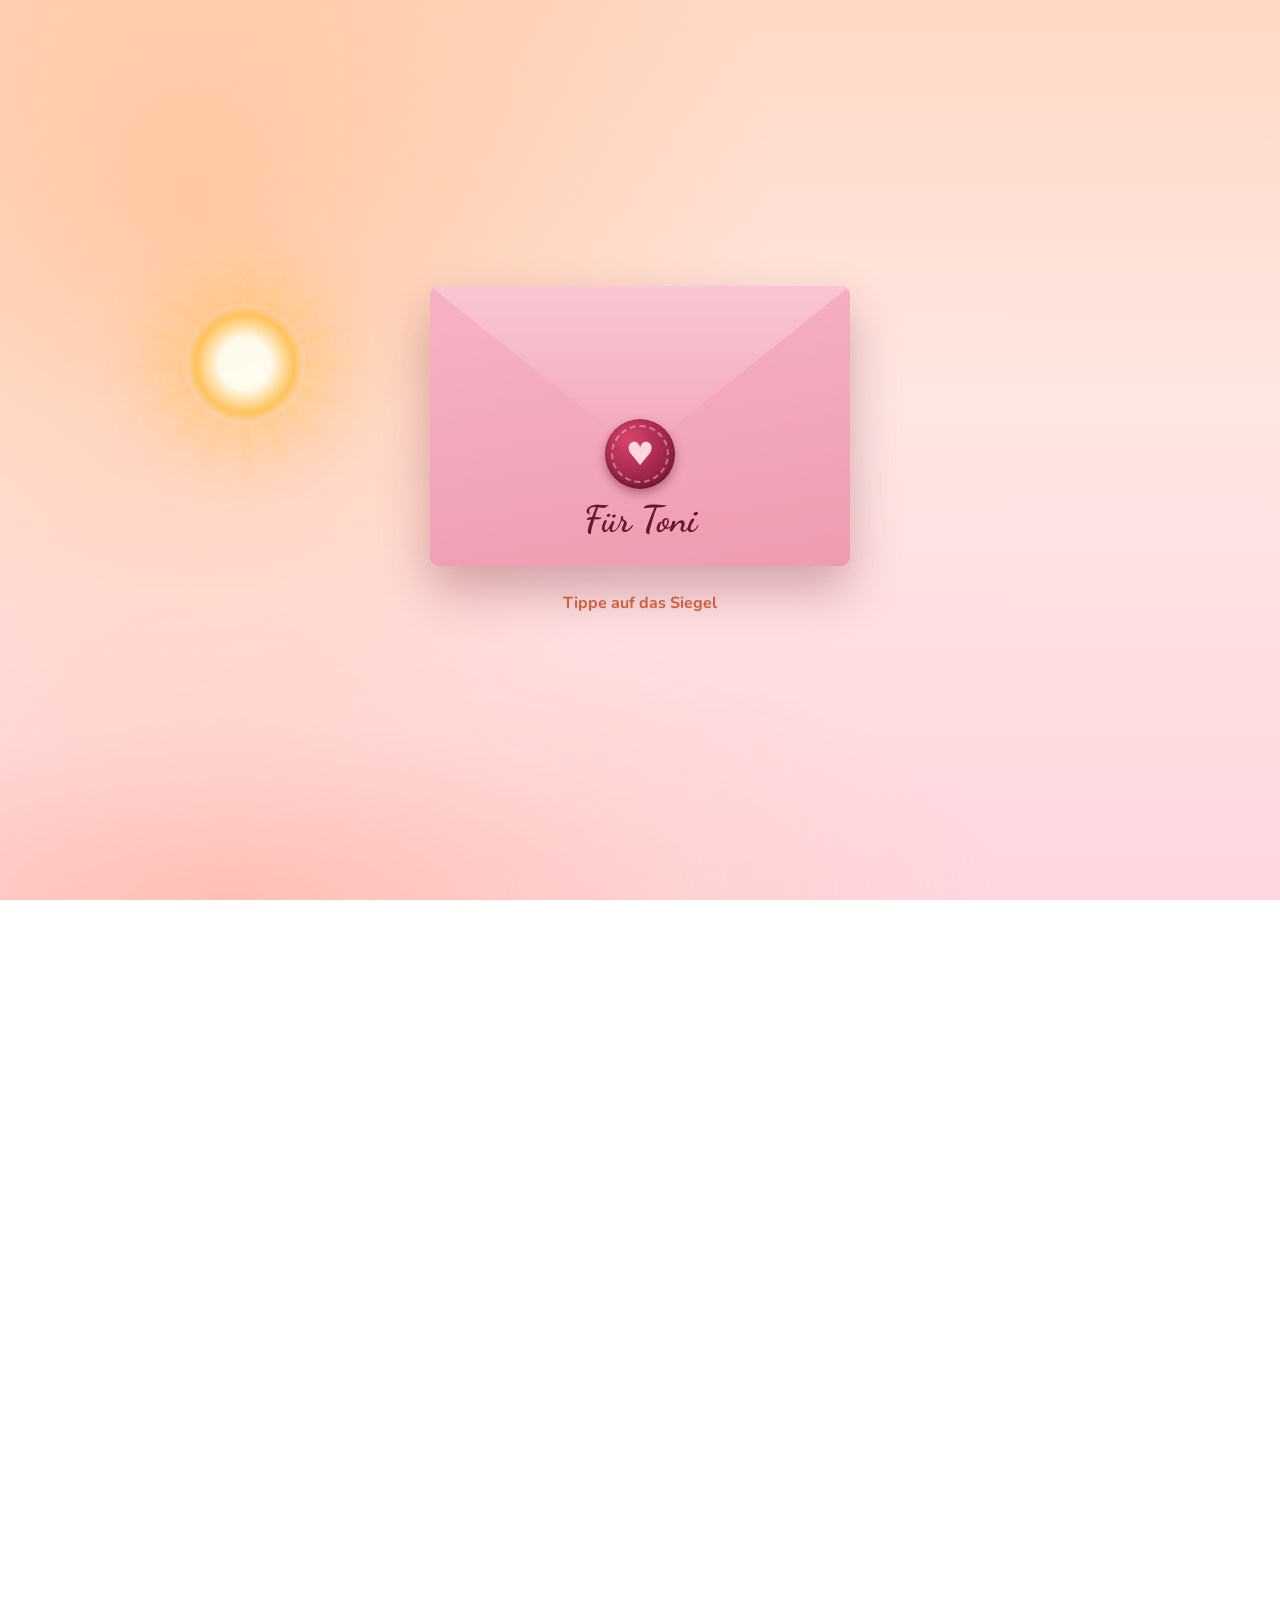
==== commit e39b1748: "25.11. ab 20 Uhr: Munkelvogel spielt vor Aufregung Gitarre, nachts bleibt er wach Co-Authored-By: Cl" ====
--- a/index.html
+++ b/index.html
@@ -21,7 +21,7 @@
   <link rel="preconnect" href="https://fonts.googleapis.com">
   <link rel="preconnect" href="https://fonts.gstatic.com" crossorigin>
   <link href="https://fonts.googleapis.com/css2?family=Dancing+Script:wght@600;700&family=Lora:ital,wght@1,500;1,600&family=Nunito:wght@400;600;700&display=swap" rel="stylesheet">
-  <link rel="stylesheet" href="style.min.css?v=ee9fd789cb">
+  <link rel="stylesheet" href="style.min.css?v=df4ad97ed7">
   <link rel="manifest" href="manifest.webmanifest">
   <link rel="apple-touch-icon" href="icons/apple-touch-icon.png">
   <meta name="theme-color" content="#e85d7e">
@@ -304,6 +304,6 @@
   <canvas id="konfetti-regen" class="konfetti-regen" popover="manual" aria-hidden="true"></canvas>
 
   <script src="inhalte.js"></script>
-  <script src="kalender.min.js?v=43e2fd9dd5"></script>
+  <script src="kalender.min.js?v=a14bee9f74"></script>
 </body>
 </html>
--- a/style.min.css
+++ b/style.min.css
@@ -1 +1 @@
-:root{--rose-50: #fff5f7;--rose-100: #ffe4ea;--rose-200: #fecdd6;--rose-300: #fda4b8;--rose-400: #f7809b;--rose-500: #e85d7e;--beere: #9d2449;--beere-dunkel: #6b1532;--gold: #d4a84b;--gold-hell: #f3dc9f;--text: #4a1d2e;--schatten: 0 6px 18px rgba(157, 36, 73, .18)}*{box-sizing:border-box}html,body{margin:0}body{min-height:100vh;font-family:Nunito,system-ui,sans-serif;color:var(--text);background:radial-gradient(circle at 15% 10%,rgba(255,255,255,.8),transparent 40%),radial-gradient(circle at 85% 90%,rgba(253,164,184,.45),transparent 45%),linear-gradient(160deg,var(--rose-50),var(--rose-100) 50%,var(--rose-200));background-attachment:fixed;overflow-x:hidden}.herzen{position:fixed;inset:0;pointer-events:none;overflow:hidden;z-index:0}.herzen span{position:absolute;bottom:-40px;color:var(--rose-400);opacity:0;animation:aufsteigen linear infinite}@keyframes aufsteigen{0%{transform:translateY(0) rotate(0);opacity:0}10%{opacity:.55}90%{opacity:.4}to{transform:translateY(-110vh) rotate(25deg);opacity:0}}.kopf{position:relative;z-index:1;text-align:center;padding:40px 16px 12px}.kopf h1{font-family:Dancing Script,cursive;font-size:clamp(2.6rem,9vw,4.5rem);color:var(--beere);margin:0;line-height:1.1;text-shadow:0 2px 0 rgba(255,255,255,.8)}.untertitel{margin:8px 0 0;font-size:1.05rem;opacity:.85}.status{display:inline-block;margin:16px 0 0;padding:8px 18px;border-radius:999px;background:#ffffffb3;box-shadow:var(--schatten);font-weight:700;color:var(--beere);min-height:1.2em}.status:empty{display:none}.polaroid{display:block;padding:7px 7px 0;border:0;background:#fff;box-shadow:0 8px 20px #6b153233;cursor:zoom-in;font:inherit;color:var(--text);transition:transform .25s ease,box-shadow .25s ease;-webkit-tap-highlight-color:transparent}.polaroid img{display:block;width:100%;aspect-ratio:1 / 1;object-fit:cover;background:var(--rose-100)}.polaroid span{display:block;padding:6px 2px 8px;font-family:Dancing Script,cursive;font-size:1.05rem;font-weight:700;color:var(--beere);text-align:center;white-space:nowrap;overflow:hidden;text-overflow:ellipsis}.polaroid:hover{transform:rotate(0) scale(1.04)!important;z-index:3}.polaroid:focus-visible{outline:3px solid var(--gold);outline-offset:3px}.titelfotos{--w: clamp(100px, 29vw, 150px);position:relative;display:flex;justify-content:center;margin:22px auto 4px}.titelfotos:empty{display:none}.titelfotos .polaroid span{font-size:clamp(.8rem,3.2vw,1.05rem)}.titelfotos .polaroid{position:relative;z-index:1;width:var(--w);margin:0 -10px}.titelfotos .polaroid:nth-child(1){transform:rotate(-7deg) translateY(6px)}.titelfotos .polaroid:nth-child(2){transform:rotate(2deg);z-index:2}.titelfotos .polaroid:nth-child(3){transform:rotate(8deg) translateY(8px)}.momente{position:relative;z-index:1;margin:28px auto 0;max-width:1100px}.momente[hidden]{display:none}.momente h2{margin:0;padding:0 16px;text-align:center;font-family:Dancing Script,cursive;font-size:2.2rem;color:var(--beere)}.fotostreifen{display:flex;gap:18px;overflow-x:auto;scroll-snap-type:x mandatory;padding:18px 16px 26px;scrollbar-width:thin;scrollbar-color:var(--rose-300) transparent;-webkit-overflow-scrolling:touch}.fotostreifen .polaroid{flex:none;width:clamp(140px,42vw,190px);scroll-snap-align:center}.fotostreifen .polaroid:nth-child(4n+1){transform:rotate(-3deg)}.fotostreifen .polaroid:nth-child(4n+2){transform:rotate(2deg) translateY(6px)}.fotostreifen .polaroid:nth-child(4n+3){transform:rotate(-1.5deg) translateY(2px)}.fotostreifen .polaroid:nth-child(4n+4){transform:rotate(3deg) translateY(8px)}.lightbox{width:100vw;height:100vh;max-width:none;max-height:none;margin:0;padding:0;border:0;background:transparent;overflow:hidden}.lightbox[open]{display:grid;place-items:center}.lightbox::backdrop{background:#280814e0}.lightbox-figur{margin:0;padding:10px 10px 0;max-width:calc(100vw - 32px);background:#fff;box-shadow:0 20px 50px #00000073;animation:aufpoppen .35s ease}.lightbox-figur img{display:block;max-width:calc(100vw - 52px);max-height:calc(100vh - 150px);width:auto;height:auto}.lightbox-figur figcaption{padding:8px 4px 12px;text-align:center;font-family:Dancing Script,cursive;font-size:1.5rem;font-weight:700;color:var(--beere)}.lightbox .schliessen{position:fixed;top:14px;right:14px;z-index:2}.lightbox-pfeil{position:fixed;top:50%;width:44px;height:44px;margin-top:-22px;border:0;border-radius:50%;background:#ffffffd9;color:var(--beere);font-size:2rem;line-height:1;cursor:pointer}.lightbox-pfeil.zurueck{left:10px}.lightbox-pfeil.weiter{right:10px}main{position:relative;z-index:1;padding:16px}.kalender{display:grid;grid-template-columns:repeat(3,1fr);gap:12px;max-width:960px;margin:0 auto}@media (min-width: 560px){.kalender{grid-template-columns:repeat(4,1fr);gap:16px}}@media (min-width: 860px){.kalender{grid-template-columns:repeat(6,1fr);gap:18px}}.tuer{position:relative;aspect-ratio:1 / 1.1;padding:0;border:0;background:none;cursor:pointer;perspective:1500px;font:inherit;color:inherit;-webkit-tap-highlight-color:transparent}.tuer:focus-visible{outline:3px solid var(--gold);outline-offset:4px;border-radius:14px}.tuer-innen{position:absolute;inset:0;border-radius:10px;background:radial-gradient(circle,rgba(232,93,126,.12) 0 1.2px,transparent 1.6px) 0 0 / 10px 10px,linear-gradient(160deg,#fff4f6,#ffd9e2);box-shadow:inset 0 6px 14px #6b153247,inset 0 0 0 3px #fff9;display:grid;place-items:center;overflow:hidden}.tuer-innen img{width:100%;height:100%;object-fit:cover;opacity:.85}.tuer-innen .innen-herz{font-size:2rem;filter:drop-shadow(0 2px 4px rgba(0,0,0,.3))}.tuer-blatt{--band: var(--gold);position:absolute;inset:0;border-radius:10px;transform-origin:left center;transition:transform .9s cubic-bezier(.3,1.3,.5,1);backface-visibility:hidden;box-shadow:var(--schatten),inset 0 -8px 14px #00000014;overflow:hidden}.tuer.papier-1 .tuer-blatt{--band: #fff6e0;background:radial-gradient(circle,rgba(255,255,255,.55) 0 2px,transparent 2.6px) 0 0 / 14px 14px,linear-gradient(145deg,#f994ab,#ec6a8a)}.tuer.papier-2 .tuer-blatt{--band: var(--beere);background:repeating-linear-gradient(45deg,#fff 0 7px,#ffe1e8 7px 14px)}.tuer.papier-3 .tuer-blatt{--band: var(--gold);background:radial-gradient(circle,rgba(243,220,159,.75) 0 1.6px,transparent 2.1px) 0 0 / 12px 12px,linear-gradient(145deg,#b02c55,#8a1f42)}.tuer.papier-4 .tuer-blatt{--band: #e85d7e;background:repeating-linear-gradient(90deg,#fecdd6 0 9px,#fff0f3 9px 13px)}.tuer[data-tag="24"] .tuer-blatt{--band: #c2185b;background:radial-gradient(circle,rgba(255,255,255,.6) 0 1.5px,transparent 2px) 0 0 / 11px 11px,linear-gradient(145deg,#f6dd9b,#d4a84b)}.band-v,.band-h{position:absolute;background:var(--band)}.band-v{top:0;bottom:0;left:50%;width:15%;transform:translate(-50%);box-shadow:inset 3px 0 3px -2px #0000002e,inset -3px 0 3px -2px #0000002e}.band-h{left:0;right:0;top:34%;height:13%;transform:translateY(-50%);box-shadow:inset 0 3px 3px -2px #0000002e,inset 0 -3px 3px -2px #0000002e}.schleife{position:absolute;left:50%;top:34%;width:58%;transform:translate(-50%,-56%);color:var(--band);filter:drop-shadow(0 2px 2px rgba(0,0,0,.22))}.schleife svg{display:block;width:100%;height:auto}.anhaenger{position:absolute;left:50%;top:57%;min-width:48%;padding:1px 8px 0;transform:translate(-50%) rotate(-6deg);border-radius:6px;background:#fffdf8;box-shadow:0 3px 7px #0003;text-align:center}.anhaenger:after{content:"";position:absolute;left:50%;bottom:100%;width:1.5px;height:12px;background:var(--band)}.nummer{font-family:Dancing Script,cursive;font-weight:700;font-size:clamp(1.5rem,5.6vw,2.1rem);line-height:1.2;color:var(--beere)}.schloss{position:absolute;bottom:5px;left:7px;font-size:.72rem;opacity:.7}.tuer.gesperrt .tuer-blatt{filter:saturate(.85)}.tuer.gesperrt:hover .tuer-blatt{transform:rotateY(-6deg)}.tuer.verfuegbar:not(.offen):hover .tuer-blatt{transform:rotateY(-18deg)}.tuer.heute:not(.offen) .tuer-blatt{animation:leuchten 2.2s ease-in-out infinite}@keyframes leuchten{0%,to{box-shadow:var(--schatten),0 0 #d4a84b00}50%{box-shadow:var(--schatten),0 0 0 6px #d4a84b8c}}.tuer.offen .tuer-blatt{transform:rotateY(-94deg)}.tuer.wackeln{animation:wackeln .45s ease}@keyframes wackeln{0%,to{transform:translate(0)}20%{transform:translate(-6px) rotate(-2deg)}40%{transform:translate(6px) rotate(2deg)}60%{transform:translate(-4px) rotate(-1deg)}80%{transform:translate(4px) rotate(1deg)}}.toast{position:fixed;left:50%;bottom:24px;z-index:20;width:max-content;max-width:calc(100% - 32px);transform:translate(-50%,calc(100% + 40px));visibility:hidden;padding:12px 20px;border-radius:14px;background:var(--beere);color:#fff;font-weight:600;text-align:center;box-shadow:0 10px 30px #6b153259;transition:transform .35s ease,visibility 0s linear .35s}.toast.sichtbar{transform:translate(-50%);visibility:visible;transition-delay:0s}.dialog{border:0;padding:0;width:min(520px,calc(100% - 32px));max-height:calc(100% - 32px);border-radius:22px;background:#fff;color:var(--text);box-shadow:0 25px 60px #6b153259}.dialog::backdrop{background:#6b153273;backdrop-filter:blur(3px)}.dialog[open]{animation:aufpoppen .4s cubic-bezier(.3,1.4,.5,1)}@keyframes aufpoppen{0%{transform:scale(.85);opacity:0}to{transform:scale(1);opacity:1}}.dialog-inhalt{position:relative;padding:32px 24px 26px;text-align:center;background:radial-gradient(circle at top,var(--rose-100),transparent 60%)}.schliessen{position:absolute;top:10px;right:12px;width:38px;height:38px;border:0;border-radius:50%;background:var(--rose-100);color:var(--beere);font-size:1.6rem;line-height:1;cursor:pointer}.schliessen:hover{background:var(--rose-200)}.dialog-tag{margin:0;font-size:.85rem;font-weight:700;letter-spacing:.12em;text-transform:uppercase;color:var(--rose-500)}.dialog h2{font-family:Dancing Script,cursive;font-size:2.3rem;color:var(--beere);margin:4px 0 14px;line-height:1.15}.dialog-bild{display:block;width:100%;max-height:50vh;object-fit:cover;border-radius:14px;margin:0 0 16px;box-shadow:var(--schatten)}.dialog-text{margin:0;font-size:1.08rem;line-height:1.6;white-space:pre-line}.extras{display:grid;grid-template-columns:repeat(auto-fit,minmax(170px,1fr));gap:12px;margin-top:20px}.extra{display:flex;flex-direction:column;align-items:center;gap:2px;padding:14px 12px;border-radius:16px;text-align:center}.extra[hidden]{display:none}.extra-brief{background:linear-gradient(135deg,var(--rose-50),var(--rose-100));border:1px solid var(--rose-300)}.extra-paeckchen{background:linear-gradient(135deg,#fff8e6,var(--gold-hell));border:1px solid var(--gold)}.extra-icon{font-size:1.5rem}.extra-label{font-size:.82rem;font-weight:600;line-height:1.3;opacity:.85}.extra-zahl{margin-top:4px;font-family:Dancing Script,cursive;font-size:2.6rem;font-weight:700;line-height:1;color:var(--beere)}.ei{position:absolute;z-index:2;width:42px;height:42px;padding:0;border:0;background:none;cursor:pointer;filter:drop-shadow(0 3px 4px rgba(107,21,50,.25));transition:transform .2s ease;animation:ei-wackeln 7s ease-in-out infinite;-webkit-tap-highlight-color:transparent}.ei[hidden]{display:none}.ei svg{width:100%;height:100%;display:block}.ei:hover{transform:scale(1.15) rotate(-6deg)}.ei:focus-visible{outline:3px solid var(--gold);outline-offset:3px;border-radius:10px}@keyframes ei-wackeln{0%,88%,to{rotate:0deg}91%{rotate:-12deg}94%{rotate:10deg}97%{rotate:-6deg}}.ei-matcha{top:14px;right:14px}.ei-ente{top:14px;left:14px;animation-delay:-3s}.ei-acai{bottom:34px;left:16px;animation-delay:-1.5s}.ei-blumen{bottom:34px;right:16px;animation-delay:-4.5s}.ei-klein{width:30px;height:30px;animation-duration:11s;filter:drop-shadow(0 2px 3px rgba(107,21,50,.25))}.ei-im-tuerchen{left:12px;bottom:10px}.ei-seite-titelfotos{z-index:0;bottom:-10px;right:calc(50% - var(--w) * 1.5 + 2px);rotate:14deg;animation:none}.ei-seite-fuss{right:16px;bottom:32px;width:26px;height:26px}.ei-im-foto{right:8px;bottom:8px;width:28px;height:28px}.lightbox-figur{position:relative}.ei-innen{display:block;width:62%;cursor:pointer;filter:drop-shadow(0 2px 4px rgba(0,0,0,.35))}.ei-innen[hidden]{display:none}.ei-innen svg{display:block;width:100%;height:auto}.ei-innen:not([hidden])~*{display:none}.ei-capybara{top:-22px;right:calc(16px + 10%);width:50px;height:42px;z-index:4;animation:capy-gucken 6s ease-in-out infinite}@media (min-width: 860px){.ei-capybara{right:max(40px,calc(50% - 400px))}}@keyframes capy-gucken{0%,70%,to{translate:0 0}78%,90%{translate:0 -6px}}.ei-heimat{top:0;left:50%;margin-left:-21px;animation-delay:-6s}@media (min-width: 860px){.ei-matcha{right:calc(50% - 440px)}.ei-ente,.ei-acai{left:calc(50% - 440px)}.ei-blumen{right:calc(50% - 440px)}}.sammlung-knopf{margin-top:4px;padding:7px 16px;border:1px solid var(--gold);border-radius:999px;background:linear-gradient(135deg,#fff8e6,var(--gold-hell));color:var(--beere-dunkel);font:inherit;font-weight:700;font-size:.9rem;cursor:pointer;box-shadow:var(--schatten)}.sammlung-knopf[hidden]{display:none}.gutschein-gefunden{margin:0 0 14px;font-weight:700;color:var(--rose-500)}.ticket{position:relative;padding:22px 18px 16px;border-radius:18px;background:linear-gradient(135deg,#fffaf0,var(--gold-hell));border:2px dashed var(--gold);box-shadow:inset 0 0 0 6px #fff9}.ticket:before,.ticket:after{content:"";position:absolute;top:50%;width:22px;height:22px;margin-top:-11px;border-radius:50%;background:#fff;border:2px dashed var(--gold)}.ticket:before{left:-13px}.ticket:after{right:-13px}.ticket-emblem{width:64px;height:64px;margin:0 auto 6px}.ticket-bild{display:block;width:78%;aspect-ratio:4 / 3;object-fit:cover;margin:0 auto 12px;border:6px solid #fff;box-shadow:0 6px 16px #6b153233;transform:rotate(-2deg)}.ticket-bild[hidden],.ticket-label[hidden],.ticket-fuss[hidden]{display:none}.ticket-foto .ticket-bild{width:100%;transform:rotate(-1deg)}.ticket-bild:not([hidden])+.ticket-emblem{width:46px;height:46px;margin-top:-34px;position:relative;z-index:1}.ticket-emblem svg{width:100%;height:100%}.ticket-label{margin:0;font-size:.8rem;font-weight:700;letter-spacing:.14em;text-transform:uppercase;color:var(--beere);opacity:.75}.ticket h2{margin:2px 0 10px}.ticket-text{margin:0;line-height:1.55}.ticket-fuss strong{display:block;margin-bottom:4px;color:var(--beere)}.ticket-fuss{margin:14px 0 0;padding-top:10px;border-top:1px dashed var(--gold);font-size:.85rem;font-weight:600;opacity:.8}.sammlung-liste{display:grid;gap:10px;margin-top:6px}.sammlung-eintrag{display:flex;align-items:center;gap:12px;width:100%;padding:10px 14px;border:1px dashed var(--gold);border-radius:14px;background:linear-gradient(135deg,#fffaf0,var(--gold-hell));color:var(--text);font:inherit;font-weight:700;text-align:left;cursor:pointer}.sammlung-eintrag svg{width:36px;height:36px;flex:none}.konfetti-regen{position:fixed;inset:0;width:100vw;height:100vh;margin:0;padding:0;border:0;background:transparent;pointer-events:none;z-index:40;overflow:hidden}.konfetti-regen:not(:popover-open):not(.aktiv){display:none}.hinweis{display:flex;align-items:center;gap:12px;margin-top:20px;padding:14px 16px;border-radius:14px;background:linear-gradient(135deg,#fff8e6,var(--gold-hell));border:1px solid var(--gold);text-align:left;font-weight:600}.hinweis[hidden]{display:none}.hinweis-icon{font-size:1.6rem}.konfetti{position:fixed;z-index:30;pointer-events:none;font-size:1.2rem;animation:platzen 1.1s ease-out forwards}@keyframes platzen{0%{transform:translate(0) scale(.6);opacity:1}to{transform:translate(var(--dx),var(--dy)) scale(1.1);opacity:0}}.fuss{position:relative;z-index:1;text-align:center;padding:24px 16px 40px;font-family:Dancing Script,cursive;font-size:1.3rem;color:var(--beere);opacity:.8}@media (prefers-reduced-motion: reduce){.herzen{display:none}.ei{animation:none}.tuer-blatt{transition-duration:.01s}.tuer.heute:not(.offen) .tuer-blatt,.tuer.wackeln,.dialog[open],.konfetti{animation:none}.konfetti{display:none}}.kopf-knoepfe{display:flex;flex-wrap:wrap;justify-content:center;gap:8px;margin:8px 0 0}.kopf-knoepfe:not(:has(button:not([hidden]))){display:none}.intro{position:fixed;inset:0;z-index:60;display:flex;flex-direction:column;align-items:center;justify-content:center;gap:26px;padding:16px;background:radial-gradient(circle at 50% 40%,rgba(255,255,255,.9),transparent 55%),linear-gradient(160deg,var(--rose-50),var(--rose-200));transition:opacity .8s ease,transform .8s ease}.intro[hidden]{display:none}.intro.weg{opacity:0;transform:scale(1.08);pointer-events:none}.umschlag{position:relative;width:min(86vw,420px);aspect-ratio:3 / 2;perspective:1400px;cursor:pointer;animation:schweben 3.2s ease-in-out infinite;-webkit-tap-highlight-color:transparent}.umschlag:focus-visible{outline:3px solid var(--gold);outline-offset:8px;border-radius:12px}@keyframes schweben{0%,to{transform:translateY(0) rotate(-1deg)}50%{transform:translateY(-8px) rotate(1deg)}}.umschlag.offen{animation:none}.umschlag-rueck{position:absolute;inset:0;border-radius:10px;background:#e98aa2;box-shadow:0 24px 50px #6b15324d}.brief{position:absolute;left:6%;right:6%;top:6%;height:88%;z-index:1;display:flex;flex-direction:column;align-items:center;justify-content:center;gap:2px;padding:10px;border-radius:6px;background:repeating-linear-gradient(transparent 0 23px,#e85d7e1f 23px 24px),#fffaf3;text-align:center;transition:transform 1s cubic-bezier(.3,1.2,.4,1) .45s}.brief-anrede,.brief-text{margin:0;font-family:Dancing Script,cursive;color:var(--beere)}.brief-anrede{font-size:clamp(1.4rem,6vw,1.9rem);font-weight:700}.brief-text{font-size:clamp(1.05rem,4.4vw,1.35rem)}.brief-herz{margin:4px 0 0;font-size:1.4rem}.umschlag-vorne{position:absolute;inset:0;z-index:2;border-radius:10px;background:linear-gradient(170deg,#f6b3c4,#ef9bb0);clip-path:polygon(0 0,50% 56%,100% 0,100% 100%,0 100%)}.umschlag-klappe{position:absolute;left:0;right:0;top:0;height:60%;z-index:3;border-radius:10px 10px 0 0;background:linear-gradient(180deg,#f9c6d3,#f2a7ba);clip-path:polygon(0 0,100% 0,50% 100%);transform-origin:top center;transition:transform .6s ease-in}.umschlag-name{position:absolute;left:0;right:0;bottom:9%;z-index:3;margin:0;text-align:center;font-family:Dancing Script,cursive;font-weight:700;font-size:clamp(1.6rem,7vw,2.3rem);color:var(--beere-dunkel)}.siegel{position:absolute;left:50%;top:60%;z-index:4;width:clamp(54px,16vw,70px);aspect-ratio:1;display:grid;place-items:center;border-radius:50%;transform:translate(-50%,-50%);background:radial-gradient(circle at 35% 30%,#d8436b,#9d2449 60%,#6b1532);box-shadow:0 4px 10px #6b153273,inset 0 -3px 6px #00000040;color:#ffd6e0;font-size:clamp(1.5rem,6vw,2rem)}.siegel:before{content:"";position:absolute;inset:6px;border-radius:50%;border:2px dashed rgba(255,214,224,.45)}.umschlag.offen .siegel{animation:siegel-bricht .55s ease-in forwards}@keyframes siegel-bricht{0%{transform:translate(-50%,-50%) scale(1)}30%{transform:translate(-50%,-50%) scale(1.18) rotate(-8deg)}to{transform:translate(-50%,40%) scale(.6) rotate(25deg);opacity:0}}.umschlag.offen .umschlag-klappe{transform:rotateX(180deg);transition-delay:.25s}.umschlag.klappe-hinten .umschlag-klappe{z-index:0}.umschlag.offen .brief{transform:translateY(-58%)}.intro-hinweis{margin:0;font-weight:700;color:var(--beere);animation:pulsieren 1.8s ease-in-out infinite}@keyframes pulsieren{50%{opacity:.45}}.intro.geoeffnet .intro-hinweis{visibility:hidden}.herzen canvas{position:absolute;inset:0;width:100%;height:100%}.lichterkette{position:relative;max-width:960px;height:46px;margin:0 auto 10px}.lichterkette svg{position:absolute;inset:0;width:100%;height:100%;overflow:visible}.lichterkette path{fill:none;stroke:#6b4a3a;stroke-width:1.6}.birne{position:absolute;width:10px;height:14px;margin-left:-5px;border-radius:50%/40% 40% 60% 60%;background:#e6d6dc;box-shadow:inset 0 -2px 3px #00000014;transform-origin:50% -3px;transition:background .4s,box-shadow .4s}.birne:before{content:"";position:absolute;left:1.5px;top:-4px;width:6px;height:5px;border-radius:1px;background:#6b4a3a}.birne.an{background:var(--licht);box-shadow:0 0 8px 2px var(--licht),0 0 18px 4px color-mix(in srgb,var(--licht) 45%,transparent);animation:flackern 3.5s ease-in-out infinite}.birne.neu{animation:aufleuchten 1.2s ease-out,flackern 3.5s ease-in-out 1.2s infinite}@keyframes flackern{0%,to{opacity:1}50%{opacity:.82}}@keyframes aufleuchten{0%{transform:scale(1);filter:brightness(1)}30%{transform:scale(1.8);filter:brightness(1.8)}to{transform:scale(1);filter:brightness(1)}}.landschaft{position:relative;z-index:1;margin-top:30px;height:clamp(175px,26vw,250px);overflow:hidden}.landschaft>svg{position:absolute;bottom:0;left:50%;height:100%;width:auto;min-width:100%;transform:translate(-50%)}.landschaft{--huegel-1: #ffffff;--huegel-2: #fbe3e9;--haus-a: #f2a7ba;--haus-b: #e98aa2;--haus-c: #fdd3dd;--dach: #9d2449;--fenster: #fff2c4;--baum: #3f6b4f;--schnee: #ffffff}.landschaft .fenster{fill:var(--fenster)}.fuss{background:var(--schnee-boden, #ffffff);margin-top:-2px}.dialog.aus-tuer[open]{animation:aus-tuer .7s cubic-bezier(.2,.9,.25,1.05)}@keyframes aus-tuer{0%{transform:translate(var(--von-x, 0),var(--von-y, 0)) scale(var(--von-s, .2)) rotate(-4deg);opacity:.4;border-radius:10px}to{transform:none;opacity:1}}.dialog.aus-tuer[open] .dialog-inhalt>*{animation:entfalten .5s ease both}.dialog.aus-tuer[open] .dialog-inhalt>:nth-child(2){animation-delay:.35s}.dialog.aus-tuer[open] .dialog-inhalt>:nth-child(3){animation-delay:.45s}.dialog.aus-tuer[open] .dialog-inhalt>:nth-child(4){animation-delay:.55s}.dialog.aus-tuer[open] .dialog-inhalt>:nth-child(5){animation-delay:.65s}.dialog.aus-tuer[open] .dialog-inhalt>:nth-child(n+6){animation-delay:.75s}@keyframes entfalten{0%{opacity:0;transform:translateY(10px)}to{opacity:1;transform:none}}.finale{position:fixed;inset:0;z-index:55;overflow:hidden;background:radial-gradient(circle at 50% 45%,#8c1e42,#280814 72%);animation:einblenden .6s ease}.finale[hidden]{display:none}@keyframes einblenden{0%{opacity:0}}.finale-herz{position:absolute;inset:0}.finale-foto{position:absolute;left:50%;top:var(--cy, 42%);width:var(--g);height:var(--g);margin:calc(var(--g) / -2) 0 0 calc(var(--g) / -2);padding:3px 3px 9px;background:#fff;box-shadow:0 6px 14px #0006;opacity:0}.finale-foto img{display:block;width:100%;height:100%;object-fit:cover}.finale-text{position:absolute;left:50%;top:var(--text-oben, 80%);width:min(92vw,560px);transform:translate(-50%);text-align:center;color:#fff;opacity:0;transition:opacity 1s ease}.finale.fertig .finale-text{opacity:1}.finale-titel{margin:0;font-family:Dancing Script,cursive;font-weight:700;font-size:clamp(1.25rem,5vw,2.4rem);line-height:1.15;text-shadow:0 3px 12px rgba(0,0,0,.5)}.finale-unter{margin:8px 0 0;font-weight:700;color:var(--gold-hell)}.finale-zu{position:fixed;top:14px;right:14px;z-index:2}.gruss{margin:0 0 4px;font-weight:700;font-size:.95rem;letter-spacing:.03em;color:var(--rose-500);min-height:1.3em}.himmel{position:fixed;inset:0;z-index:0;pointer-events:none;overflow:hidden}.sonne{position:absolute;width:clamp(160px,40vw,300px);aspect-ratio:1;border-radius:50%;background:radial-gradient(circle,rgba(255,246,214,.95) 0 22%,rgba(255,214,150,.45) 45%,transparent 70%);opacity:0;transform:translate(-50%,-50%);transition:left 2s ease,top 2s ease,opacity 2s ease,filter 2s ease;left:50%;top:-10%}.mond{position:absolute;right:12%;top:9%;width:46px;height:46px;border-radius:50%;box-shadow:12px -5px #fdf1cc;filter:drop-shadow(0 0 14px rgba(253,241,204,.55));opacity:0;transition:opacity 2s ease}.sterne{position:absolute;inset:0;opacity:0;transition:opacity 2s ease}.sterne span{position:absolute;border-radius:50%;background:#fff;box-shadow:0 0 4px #fffc;animation:funkeln 4s ease-in-out infinite}@keyframes funkeln{0%,to{opacity:.25}50%{opacity:1}}html[data-tageszeit=morgen] body{background:radial-gradient(circle at 12% 18%,rgba(255,190,140,.55),transparent 45%),linear-gradient(180deg,#ffd8c4,#ffe6e2 42%,#ffd6df);background-attachment:fixed}html[data-tageszeit=morgen] .sonne{opacity:.9;left:10%;top:24%;filter:hue-rotate(-12deg) saturate(1.4)}html[data-tageszeit=morgen] .landschaft{--huegel-2: #ffd9cc}html[data-tageszeit=morgen] .gruss{color:#d9653f}html[data-tageszeit=vormittag] body{background:radial-gradient(circle at 86% 6%,rgba(255,255,255,.95),transparent 40%),linear-gradient(180deg,#e4efff,#fff3f6 46%,#ffe1e8);background-attachment:fixed}html[data-tageszeit=vormittag] .sonne{opacity:.85;left:86%;top:7%}html[data-tageszeit=vormittag] .landschaft{--huegel-2: #e6eefb;--fenster: #eef5ff}html[data-tageszeit=vormittag] .gruss{color:#5b7fb8}html[data-tageszeit=mittag] .sonne{opacity:.75;left:50%;top:-4%}html[data-tageszeit=mittag] .landschaft{--fenster: #fff7ec}html[data-tageszeit=nachmittag] body{background:radial-gradient(circle at 92% 22%,rgba(255,190,110,.5),transparent 45%),linear-gradient(175deg,#ffe7cf,#ffd4cf 48%,#f7b6c6);background-attachment:fixed}html[data-tageszeit=nachmittag] .sonne{opacity:.9;left:92%;top:26%;filter:hue-rotate(-18deg) saturate(1.6)}html[data-tageszeit=nachmittag] .landschaft{--huegel-2: #ffd8c2}html[data-tageszeit=nachmittag] .gruss{color:#c4572f}html[data-tageszeit=morgen] .landschaft .f1{fill:#ffd36b;filter:drop-shadow(0 0 4px rgba(255,211,107,.8))}html[data-abend] body{background:radial-gradient(circle at 20% 8%,rgba(255,214,140,.12),transparent 40%),radial-gradient(circle at 80% 90%,rgba(232,93,126,.18),transparent 45%),linear-gradient(170deg,#2b1030,#1c0b24 55%,#12081a);background-attachment:fixed;color:#ffe4ea}html[data-abend] .kopf h1{color:#ffd0dc;text-shadow:0 0 24px rgba(255,143,171,.45)}html[data-abend] .untertitel{color:#ffe4ea;opacity:.85}html[data-abend] .momente h2{color:#ffd0dc}html[data-abend] .status{background:#ffffff1f;color:#ffe4ea;box-shadow:none;border:1px solid rgba(255,214,224,.25)}html[data-abend] .lichterkette path{stroke:#c9a58f}html[data-abend] .birne{background:#4a3542}html[data-abend] .birne.an{box-shadow:0 0 10px 3px var(--licht),0 0 26px 8px color-mix(in srgb,var(--licht) 55%,transparent)}html[data-abend] .landschaft{--huegel-1: #e9e4f2;--huegel-2: #c9bfd9;--haus-a: #5a2a4a;--haus-b: #4a1f3d;--haus-c: #6e3558;--dach: #2b0f24;--fenster: #ffd36b;--baum: #24402f;--schnee: #f3eef8}html[data-abend] .landschaft .fenster{filter:drop-shadow(0 0 6px rgba(255,211,107,.9))}html[data-abend]{--schnee-boden: #e9e4f2}html[data-abend] .tuer-blatt{box-shadow:0 8px 22px #00000073,inset 0 -8px 14px #0000001f}@media (prefers-reduced-motion: reduce){.umschlag,.intro-hinweis,.birne.an,.birne.neu{animation:none}.dialog.aus-tuer[open],.dialog.aus-tuer[open] .dialog-inhalt>*{animation:none}}html[data-tageszeit=abend] .sterne{opacity:.45}html[data-tageszeit=abend] .mond{opacity:.5;right:5%;top:2.5%}html[data-abend] .gruss{color:#ffb3c6}html[data-tageszeit=nacht] body{background:radial-gradient(circle at 82% 8%,rgba(200,210,255,.14),transparent 32%),linear-gradient(180deg,#0c1030,#160f2e 55%,#1c0b24);background-attachment:fixed}html[data-tageszeit=nacht] .sterne,html[data-tageszeit=nacht] .mond{opacity:1}html[data-tageszeit=nacht] .gruss{color:#c9d2ff}html[data-tageszeit=nacht] .kopf h1{color:#e6dcff;text-shadow:0 0 24px rgba(180,190,255,.4)}html[data-tageszeit=nacht] .landschaft{--huegel-1: #dcdcee;--huegel-2: #a9a7cc;--haus-a: #2f2446;--haus-b: #261c3b;--haus-c: #3a2c55;--dach: #160f2a;--fenster: #3b3254;--baum: #1d3328;--schnee: #e4e4f4}html[data-tageszeit=nacht] .landschaft .fenster{filter:none}html[data-tageszeit=nacht] .landschaft .f1{fill:#ffd36b;filter:drop-shadow(0 0 5px rgba(255,211,107,.9))}html[data-tageszeit=nacht]{--schnee-boden: #dcdcee}@media (prefers-reduced-motion: reduce){.sterne span{animation:none;opacity:.7}.sonne,.mond,.sterne{transition:none}}.zusammen{margin:10px 0 0;font-size:.86rem;font-weight:700;color:var(--beere);opacity:.8;font-variant-numeric:tabular-nums}.zusammen:empty{display:none}.zusammen.jubilaeum{display:inline-block;padding:6px 14px;border-radius:999px;background:linear-gradient(135deg,#fff8e6,var(--gold-hell));border:1px solid var(--gold);opacity:1;animation:leuchten 2.4s ease-in-out infinite}html[data-abend] .zusammen{color:#ffd0dc}html[data-abend] .zusammen.jubilaeum{color:var(--beere-dunkel)}.rubbel-bereich{position:relative}.rubbel-bereich.rubbelt{user-select:none;-webkit-user-select:none}.rubbel{position:absolute;inset:0;z-index:2;border-radius:16px;touch-action:none;cursor:grab;box-shadow:0 4px 14px #6b153233;transition:opacity .7s ease}.rubbel.weg{opacity:0;pointer-events:none}.sprachnachricht{margin-top:18px;padding:14px;border-radius:16px;background:linear-gradient(135deg,var(--rose-50),var(--rose-100));border:1px solid var(--rose-300)}.sprachnachricht[hidden]{display:none}.sprachnachricht-titel{margin:0 0 8px;font-weight:700;color:var(--beere)}.sprachnachricht audio{width:100%}.quiz-intro{margin:4px 0 6px;opacity:.85}.quiz-antworten{display:grid;gap:10px;margin-top:6px}.quiz-antwort{padding:12px 16px;border:2px solid var(--rose-300);border-radius:14px;background:#fff;color:var(--text);font:inherit;font-weight:700;cursor:pointer;transition:background .2s,border-color .2s,transform .2s}.quiz-antwort:hover:not(:disabled){background:var(--rose-50);transform:translateY(-1px)}.quiz-antwort:focus-visible{outline:3px solid var(--gold);outline-offset:2px}.quiz-antwort.richtig{background:#e7f6ea;border-color:#4caf6a;color:#1f5b30}.quiz-antwort.falsch{background:#fdecef;border-color:#e85d7e;opacity:.6;animation:wackeln .45s ease}.quiz-antwort:disabled{cursor:default}.quiz-rueckmeldung{min-height:1.4em;margin:12px 0 0;font-weight:700;color:var(--beere)}.rueckblick-liste{display:grid;gap:12px;margin-top:6px;text-align:left}.rueckblick-eintrag{padding:12px 14px;border-radius:14px;background:var(--rose-50);border:1px solid var(--rose-200)}.rueckblick-tag{margin:0;font-size:.75rem;font-weight:700;letter-spacing:.12em;text-transform:uppercase;color:var(--rose-500)}.rueckblick-eintrag h3{margin:2px 0 6px;font-family:Dancing Script,cursive;font-size:1.45rem;color:var(--beere)}.rueckblick-text{margin:0;line-height:1.5;white-space:pre-line}.birne.show{background:#ffd36b;box-shadow:0 0 10px 3px #ffd36b,0 0 24px 8px #ffd36b80}.lichterkette.blinken .birne.show{animation:festblinken .5s steps(2,jump-none) 4}@keyframes festblinken{50%{background:#ff8fab;box-shadow:0 0 10px 3px #ff8fab,0 0 24px 8px #ff8fab80}}.capy-bahn{position:absolute;left:0;right:0;bottom:9%;height:0}.capy-laeufer{position:absolute;bottom:0;left:0;transform:translate(-120px);width:clamp(78px,9vw,96px);padding:0;border:0;background:none;cursor:pointer;-webkit-tap-highlight-color:transparent}.capy-laeufer:focus-visible{outline:3px solid var(--gold);outline-offset:3px;border-radius:10px}.capy-figur{display:block;width:100%;height:auto;filter:drop-shadow(0 3px 2px rgba(0,0,0,.18))}.capy-laeufer.redet,.capy-laeufer.redet .capy-figur,.capy-laeufer.redet .bein-a,.capy-laeufer.redet .bein-b{animation-play-state:paused}@keyframes capy-laufen{0%{left:-80px}48%{left:calc(100% + 20px)}50%{left:calc(100% + 20px)}98%{left:-80px}to{left:-80px}}@keyframes capy-richtung{0%{transform:scaleX(1)}49%{transform:scaleX(-1)}}.bein-a,.bein-b{transform-box:fill-box;transform-origin:50% 0;animation:tapsen .5s ease-in-out infinite alternate}.bein-b{animation-direction:alternate-reverse}@keyframes tapsen{0%{transform:rotate(-14deg)}to{transform:rotate(14deg)}}.outfit{display:none}.capy-laeufer[data-outfit=strick] .outfit-strick,.capy-laeufer[data-outfit=nikolaus] .outfit-nikolaus,.capy-laeufer[data-outfit=lernen] .outfit-lernen,.capy-laeufer[data-outfit=ohren] .outfit-ohren,.capy-laeufer[data-outfit=party] .outfit-party,.capy-laeufer[data-outfit=rentier] .outfit-rentier,.capy-laeufer[data-outfit=lichter] .outfit-lichter,.capy-laeufer[data-outfit=krone] .outfit-krone{display:inline}.capy-licht{animation:capy-blinken 1.4s ease-in-out infinite}.capy-licht:nth-child(2n){animation-delay:-.7s}@keyframes capy-blinken{50%{opacity:.35}}.capy-blase{position:absolute;bottom:calc(100% + 8px);left:50%;z-index:3;width:max-content;max-width:min(220px,70vw);padding:8px 12px;transform:translate(-50%);border-radius:14px;background:#fff;color:var(--beere-dunkel);font:700 .82rem/1.35 Nunito,sans-serif;text-align:center;box-shadow:0 6px 16px #6b153238;animation:aufpoppen .3s ease}.capy-blase:after{content:"";position:absolute;top:100%;left:50%;margin-left:-7px;border:7px solid transparent;border-top-color:#fff}.capy-blase[hidden]{display:none}.landschaft{overflow:visible}.landschaft>svg{overflow:hidden}.app-tipp{position:fixed;left:max(16px,env(safe-area-inset-left,0px));right:max(16px,env(safe-area-inset-right,0px));top:calc(12px + env(safe-area-inset-top,0px));z-index:45;display:flex;align-items:center;gap:10px;padding:10px 12px;border-radius:16px;background:#fff;color:var(--text);box-shadow:0 10px 30px #6b153240;font-size:.88rem;animation:aufpoppen .4s ease}.app-tipp[hidden]{display:none}.app-tipp p{margin:0;flex:1;min-width:0}.app-tipp-icon{font-size:1.5rem}.app-tipp button{border:0;background:var(--rose-100);color:var(--beere);width:32px;height:32px;border-radius:50%;font-size:1.2rem;cursor:pointer;flex:none}@media (prefers-reduced-motion: reduce){.capy-laeufer{transform:translate(12vw)}.capy-figur,.bein-a,.bein-b{animation:none}}.fenster-capy{display:none}.fenster-capy.da{display:inline}.fenster-hell{fill:#fff2c4}.fenster-bank{fill:var(--schnee)}html[data-abend] .fenster-hell{fill:#ffd36b}html[data-abend] .fenster-capy{filter:drop-shadow(0 0 5px rgba(255,211,107,.85))}.innen-deko{width:54%;display:block;filter:drop-shadow(0 3px 3px rgba(107,21,50,.25));animation:deko-rein .6s ease .4s both}.innen-deko svg{display:block;width:100%;height:auto}.innen-stempel{position:absolute;left:50%;bottom:7px;translate:-50% 0;white-space:nowrap;padding:1px 6px;border:1.5px solid rgba(157,36,73,.55);border-radius:6px;color:#9d2449b3;font:700 .62rem/1.4 Nunito,sans-serif;transform:rotate(-8deg)}@keyframes deko-rein{0%{opacity:0;transform:scale(.6) rotate(-10deg)}}.tuer-rueck{position:absolute;inset:0;border-radius:10px;background:repeating-linear-gradient(0deg,transparent 0 9px,rgba(232,93,126,.12) 9px 10px),#fffaf3;box-shadow:inset 0 0 0 1px #9d24491f;transform-origin:left center;transform:rotateY(0) translate(50%) rotateY(180deg) translate(-50%);backface-visibility:hidden;transition:transform .9s cubic-bezier(.3,1.3,.5,1);pointer-events:none}.tuer.offen .tuer-rueck{transform:rotateY(-94deg) translate(50%) rotateY(180deg) translate(-50%)}.frost{position:absolute;inset:0;z-index:1;pointer-events:none;opacity:0;transition:opacity 1.2s ease;background:radial-gradient(circle at 0 0,rgba(255,255,255,.75),transparent 24%),radial-gradient(circle at 100% 0,rgba(255,255,255,.55),transparent 18%),radial-gradient(circle at 0 100%,rgba(255,255,255,.6),transparent 20%),radial-gradient(circle at 100% 100%,rgba(255,255,255,.75),transparent 25%);box-shadow:inset 0 0 6px 1px #fffc}.frost:before,.frost:after{content:"\2744";position:absolute;color:#fff;font-size:.85rem;text-shadow:0 0 4px rgba(124,196,240,.9)}.frost:before{left:5px;top:3px}.frost:after{right:6px;bottom:3px;font-size:.7rem}.tuer.gesperrt .frost{opacity:1}.anhaenger{transform-origin:50% -12px}.anhaenger:before{content:"";position:absolute;left:50%;top:4px;width:5px;height:5px;margin-left:-2.5px;border-radius:50%;background:var(--rose-200);box-shadow:inset 0 1px 1px #00000040}.anhaenger:after{width:2px;height:16px;bottom:calc(100% - 6px);margin-left:-1px;border-radius:1px;background:repeating-linear-gradient(180deg,var(--band) 0 2px,rgba(255,255,255,.5) 2px 3px)}.anhaenger .nummer{display:block;padding-top:5px}.anhaenger.schaukeln{animation:schaukeln 1.1s ease-out}.tuer.verfuegbar:not(.offen):hover .anhaenger{animation:schaukeln 1.1s ease-out}@keyframes schaukeln{0%{transform:translate(-50%) rotate(-6deg)}20%{transform:translate(-50%) rotate(12deg)}45%{transform:translate(-50%) rotate(-14deg)}70%{transform:translate(-50%) rotate(4deg)}to{transform:translate(-50%) rotate(-6deg)}}.kopf{padding-top:58px}.zweig{position:absolute;top:-6px;width:clamp(110px,26vw,190px);pointer-events:none;z-index:0}.zweig svg{display:block;width:100%;height:auto;overflow:visible}.zweig-links{left:-8px}.zweig-rechts{right:-8px;transform:scaleX(-1)}.kugel{transform-box:fill-box;transform-origin:50% 0;animation:kugel-schwingen 4.5s ease-in-out infinite}.kugel-b{animation-duration:5.6s;animation-delay:-2s}@keyframes kugel-schwingen{0%,to{transform:rotate(-5deg)}50%{transform:rotate(5deg)}}.kopf>:not(.zweig){position:relative;z-index:1}html[data-abend] .zweig .nadeln path{filter:brightness(.8)}.polaroid{position:relative}.polaroid:before{content:"";position:absolute;left:50%;top:-9px;width:46%;height:18px;transform:translate(-50%) rotate(-3deg);background:repeating-linear-gradient(45deg,#f7809b8c 0 5px,#ffffff8c 5px 10px);box-shadow:0 1px 2px #00000014;opacity:.9;pointer-events:none}.polaroid:nth-child(3n+2):before{background:radial-gradient(circle,rgba(212,168,75,.7) 0 1.6px,transparent 2px) 0 0 / 7px 7px,#fff6d6bf;transform:translate(-40%) rotate(4deg)}.polaroid:nth-child(3n+3):before{background:repeating-linear-gradient(90deg,#7cc4f080 0 4px,#fff9 4px 8px);transform:translate(-58%) rotate(-6deg)}.rauch circle{fill:#785c6e52;transform-box:fill-box;transform-origin:center;animation:rauch 4s ease-out infinite;opacity:0}@keyframes rauch{0%{transform:translate(0) scale(.5);opacity:0}15%{opacity:.8}to{transform:translate(10px,-34px) scale(1.8);opacity:0}}html[data-tageszeit=nacht] .rauch circle,html[data-abend] .rauch circle{fill:#e6dcf08c}#dialog .dialog-inhalt{background:radial-gradient(circle at top,var(--rose-100),transparent 60%),radial-gradient(circle,rgba(157,36,73,.035) 0 1px,transparent 1.3px) 0 0 / 6px 6px,#fffaf6;padding-top:40px}#dialog .dialog-inhalt:before{content:"";position:absolute;left:14px;right:14px;top:10px;height:8px;background:radial-gradient(circle,var(--rose-200) 0 2.6px,transparent 3px) 0 0 / 11px 8px repeat-x;opacity:.9}#dialog .dialog-text{padding:2px 6px;background:repeating-linear-gradient(180deg,transparent 0 calc(1.6em - 1px),rgba(232,93,126,.16) calc(1.6em - 1px) 1.6em);background-position:0 -2px}.wachssiegel{position:absolute;top:14px;left:14px;width:50px;height:50px;display:grid;place-items:center;border-radius:48% 52% 46% 54%/52% 46% 54% 48%;background:radial-gradient(circle at 35% 30%,#e0476d,#a3203f 58%,#6b1532);box-shadow:0 3px 8px #6b153273,inset 0 -3px 5px #00000047,inset 0 2px 3px #ffffff40;color:#ffd6e0;font:700 1.45rem/1 Dancing Script,cursive;transform:rotate(-12deg);z-index:2}.wachssiegel:before{content:"";position:absolute;inset:6px;border-radius:50%;border:1.5px dashed rgba(255,214,224,.5)}.wachssiegel:empty{display:none}.unterschrift{margin:12px 8px 0 auto;width:max-content;font:700 1.5rem/1 Dancing Script,cursive;color:var(--beere);transform:rotate(-3deg)}.unterschrift:empty{display:none}.tipp-herz{position:fixed;z-index:70;pointer-events:none;color:var(--rose-500);text-shadow:0 1px 3px rgba(255,255,255,.8);transform:translate(-50%,-50%);animation:tipp-herz 1.1s ease-out forwards}@keyframes tipp-herz{0%{opacity:0;transform:translate(-50%,-50%) scale(.4)}20%{opacity:1}to{opacity:0;transform:translate(calc(-50% + var(--dx)),-60px) scale(1.15)}}@media (prefers-reduced-motion: reduce){.kugel,.rauch circle,.innen-deko,.anhaenger.schaukeln{animation:none}.rauch circle{opacity:.5}.tuer-rueck{transition:none}}.briefkopf{display:flex;flex-direction:column;align-items:center;gap:2px}.datum{margin:0;font-size:.78rem;font-weight:700;letter-spacing:.16em;text-transform:uppercase;color:var(--beere);opacity:.6;min-height:1.2em}.briefkopf .gruss{margin:0 0 2px;font-size:1rem}.briefkopf h1{margin:2px 0 0}.briefkopf .untertitel{margin:4px 0 0;font-size:.98rem}.briefkopf .untertitel:before,.briefkopf .untertitel:after{content:" \2726  ";color:var(--gold);font-size:.8em}.heute-karte{position:relative;max-width:440px;margin:34px auto 0;padding:16px 18px 14px;border-radius:20px;background:#ffffffb8;border:1px solid rgba(253,164,184,.7);box-shadow:0 10px 26px #9d24491f;backdrop-filter:blur(4px);display:grid;gap:12px;text-align:center}.heute-label{position:absolute;top:-11px;left:50%;margin:0;padding:3px 14px;transform:translate(-50%);border-radius:999px;background:linear-gradient(135deg,var(--gold-hell),var(--gold));color:var(--beere-dunkel);font-size:.72rem;font-weight:800;letter-spacing:.16em;text-transform:uppercase;box-shadow:0 3px 8px #9d24492e}.heute-karte .status{display:block;margin:4px 0 0;padding:0;background:none;box-shadow:none;border:0;font-size:1.05rem;line-height:1.35}.heute-karte .zusammen{display:grid;grid-template-columns:1fr 1fr;margin:0;padding-top:12px;border-top:1px dashed rgba(232,93,126,.35);opacity:1}.heute-karte .zusammen:empty{display:none}.zaehler-kachel{margin:0;display:grid;gap:1px;padding:0 6px}.zaehler-kachel+.zaehler-kachel{border-left:1px dashed rgba(232,93,126,.35)}.zaehler-zahl{font:700 2rem/1 Dancing Script,cursive;color:var(--beere);font-variant-numeric:tabular-nums}.zaehler-text{font-size:.76rem;font-weight:700;color:var(--text);opacity:.7}.heute-karte .zusammen.jubilaeum{display:block;grid-template-columns:none;padding:10px 12px;border:1px solid var(--gold);border-radius:14px;background:linear-gradient(135deg,#fff8e6,var(--gold-hell));color:var(--beere-dunkel);font-weight:800}.heute-karte .kopf-knoepfe{margin:0;padding-top:12px;border-top:1px dashed rgba(232,93,126,.35)}.heute-karte .sammlung-knopf{box-shadow:none}html[data-abend] .heute-karte{background:#280e288c;border-color:#ffb3c64d;box-shadow:0 10px 30px #0000004d}html[data-abend] .heute-karte .status{color:#ffe4ea}html[data-abend] .zaehler-zahl{color:#ffb3c6}html[data-abend] .zaehler-text{color:#ffe4ea}html[data-abend] .datum{color:#ffd0dc}html[data-abend] .heute-karte .zusammen.jubilaeum{color:var(--beere-dunkel)}html[data-abend] .heute-karte .status{background:none;border:0;box-shadow:none}.landschaft .haus,.landschaft .baum{cursor:pointer}.fenster-capy.kurz{display:inline}.fenster-capy.kurz .capy-kopf{animation:capy-gucken-rein .5s cubic-bezier(.3,1.5,.5,1) both}.fenster-capy.geht .capy-kopf{animation:capy-gucken-raus .4s ease-in both}.capy-kopf{transform-box:view-box}@keyframes capy-gucken-rein{0%{transform:translateY(12px)}to{transform:translateY(0)}}@keyframes capy-gucken-raus{0%{transform:translateY(0)}to{transform:translateY(13px)}}.baum-wackel{transform-box:fill-box;transform-origin:50% 100%}.baum-wackel.wackelt{animation:baum-wackeln .7s ease-out}@keyframes baum-wackeln{0%,to{transform:rotate(0)}20%{transform:rotate(-6deg)}45%{transform:rotate(5deg)}70%{transform:rotate(-2.5deg)}}.baum-schnee{transform-box:fill-box;transform-origin:50% 100%}.baum-schnee.faellt{animation:schnee-faellt 1s ease-in forwards}.baum-schnee.weg{opacity:0}.baum-schnee.waechst{animation:schnee-waechst 1.6s ease-out}@keyframes schnee-faellt{0%{transform:translate(0) rotate(0);opacity:1}to{transform:translate(var(--seite, 4px),40px) rotate(25deg) scale(.6);opacity:0}}@keyframes schnee-waechst{0%{opacity:0;transform:scale(.3,.2)}to{opacity:1;transform:none}}.baum-schnee:nth-of-type(2n){--seite: -6px}@media (prefers-reduced-motion: reduce){.fenster-capy.kurz .capy-kopf,.fenster-capy.geht .capy-kopf,.baum-wackel.wackelt,.baum-schnee.faellt,.baum-schnee.waechst{animation:none}}.siegel-schloss{position:absolute;right:-6px;bottom:-6px;font-size:1.15rem;filter:drop-shadow(0 2px 2px rgba(0,0,0,.3));opacity:0;transform:scale(.6);transition:opacity .4s ease,transform .4s ease}.umschlag.verschlossen .siegel-schloss{opacity:1;transform:none}.umschlag.entsperrt .siegel-schloss{animation:schloss-ab 1s ease-in forwards}@keyframes schloss-ab{0%{opacity:1;transform:none}30%{transform:rotate(-20deg) scale(1.2)}to{opacity:0;transform:translateY(60px) rotate(40deg)}}.umschlag.verschlossen{cursor:not-allowed}.umschlag.ruettelt{animation:umschlag-rutteln .5s ease}@keyframes umschlag-rutteln{0%,to{transform:rotate(0)}20%{transform:rotate(-4deg) translate(-6px)}40%{transform:rotate(4deg) translate(6px)}60%{transform:rotate(-2deg) translate(-3px)}80%{transform:rotate(2deg) translate(3px)}}.intro-countdown{display:grid;gap:8px;justify-items:center;text-align:center}.intro-countdown[hidden]{display:none}.countdown-gruss{margin:0;font:700 clamp(1.6rem,7vw,2.4rem)/1.15 "Dancing Script",cursive;color:var(--beere);animation:aufpoppen .6s ease}.countdown-gruss[hidden]{display:none}.countdown-titel{margin:0;font-weight:700;font-size:.85rem;letter-spacing:.14em;text-transform:uppercase;color:var(--beere);opacity:.75}.countdown-titel:empty{display:none}.countdown-ziffern{display:flex;gap:10px;justify-content:center}.countdown-ziffern:empty{display:none}.cd-feld{display:grid;min-width:62px;padding:8px 6px 6px;border-radius:14px;background:#fffc;border:1px solid rgba(253,164,184,.8);box-shadow:0 6px 16px #9d244926}.cd-feld b{font:700 1.9rem/1 Nunito,sans-serif;color:var(--beere);font-variant-numeric:tabular-nums}.cd-feld small{margin-top:3px;font-size:.68rem;font-weight:700;letter-spacing:.08em;text-transform:uppercase;color:var(--text);opacity:.65}.intro[data-phase=geburtstag] .cd-feld{background:linear-gradient(135deg,#fff8e6,var(--gold-hell));border-color:var(--gold)}.intro[data-phase=warten] .intro-hinweis,.intro[data-phase=geburtstag] .intro-hinweis{animation:none;opacity:.8}@media (prefers-reduced-motion: reduce){.umschlag.ruettelt,.umschlag.entsperrt .siegel-schloss{animation:none}}.special-buehne{position:fixed;inset:0;z-index:62;pointer-events:none;overflow:hidden;transition:opacity .7s ease}.special-raum{position:absolute;left:0;right:0;top:0;bottom:calc(16% + env(safe-area-inset-bottom,0px))}.special-raum .sp-garten:after,.special-raum .sp-hang:after{content:"";position:absolute;left:0;right:0;top:calc(100% - 1px);height:30vh}.special-raum .sp-garten:after{background:#6fbf6b}.special-raum .sp-hang:after{background:#fff}.special-raum .sp-nacht{inset:0 0 -30vh}.special-buehne.vorbei{opacity:0}.special-titel{position:absolute;top:calc(16px + env(safe-area-inset-top,0px));left:50%;z-index:5;max-width:calc(100% - 32px);margin:0;padding:8px 16px;translate:-50% 0;width:max-content;border-radius:999px;background:#ffffffeb;color:var(--beere);font-weight:800;font-size:.95rem;text-align:center;box-shadow:0 8px 22px #9d244933;animation:aufpoppen .5s ease both}.special-knopf{border:1px solid var(--gold);border-radius:999px;padding:8px 16px;background:linear-gradient(135deg,#fff8e6,var(--gold-hell));color:var(--beere-dunkel);font:700 .9rem Nunito,sans-serif;cursor:pointer;box-shadow:0 6px 16px #9d244926}.special-knopf[hidden]{display:none}.sp-figur{position:absolute}.sp-figur>svg{display:block;width:100%;height:auto;overflow:visible}.sp-gespiegelt>svg{transform:scaleX(-1)}.sp-partikel{position:absolute;z-index:4;font-size:1.2rem;font-weight:700}.sp-dampf{position:absolute;width:14px;height:14px;border-radius:50%;background:#ffffffbf;filter:blur(2px);animation:sp-dampf 2.2s ease-out infinite}@keyframes sp-dampf{0%{transform:translate(0) scale(.5);opacity:0}20%{opacity:.9}to{transform:translate(8px,-50px) scale(2);opacity:0}}.sp-blase{transform:translate(-50%);padding:6px 12px;border-radius:14px;background:#fff;color:var(--beere-dunkel);font-weight:800;box-shadow:0 6px 14px #00000026;animation:aufpoppen .3s ease}.sp-ballonfahrer{display:grid;justify-items:center}.sp-ballonfahrer .sp-ballon{width:78%;margin-bottom:-6px;transform-origin:50% 100%}.sp-ballonfahrer>svg:last-child{width:62%}.sp-ballon-frei{bottom:-120px}.sp-garten{left:0;right:0;bottom:0;height:34%}.sp-garten>svg{position:absolute;inset:0;width:100%;height:100%}.sp-blumen{position:absolute;left:0;right:0;top:34%;display:flex;justify-content:space-around;font-size:1.4rem}.sp-lampions{left:0;right:0;top:64px;height:70px}.sp-lampions>svg{width:100%;height:100%}.sp-discohalter{left:50%;top:0;width:2px;height:120px;background:#9d8a90}.sp-disco{position:absolute;left:50%;bottom:-46px;width:52px;height:52px;margin-left:-26px;border-radius:50%;background:repeating-linear-gradient(0deg,rgba(255,255,255,.5) 0 2px,transparent 2px 9px),repeating-linear-gradient(90deg,rgba(255,255,255,.5) 0 2px,transparent 2px 9px),radial-gradient(circle at 35% 30%,#fff,#b9c3d6 45%,#7d879a);box-shadow:0 0 30px 6px #ffd6ff99;animation:sp-disco 1.2s linear infinite}@keyframes sp-disco{to{filter:hue-rotate(360deg)}}.sp-taenzer{z-index:2}.sp-stand{left:50%;bottom:0;transform:translate(-50%)}.sp-prost{bottom:6%;z-index:2}.sp-onsen{left:50%;bottom:4%;height:150px;transform:translate(-50%)}.sp-becken{position:absolute;inset:0;border-radius:50%/40%;background:radial-gradient(ellipse at 50% 70%,#9fd8f2,#5aa9dd);box-shadow:0 0 0 10px #a9a2a8,0 0 0 16px #8c858b,0 14px 30px #00000040;overflow:hidden}.sp-badegast{position:absolute;bottom:18%;width:26%;animation:sp-wippen 2.4s ease-in-out infinite}.sp-badegast svg{width:100%;height:auto;display:block}@keyframes sp-wippen{50%{translate:0 6px}}.sp-wasser{position:absolute;left:0;right:0;bottom:0;height:46%;background:linear-gradient(180deg,#7ac4ecd9,#5aa9ddf2);border-top:3px solid rgba(255,255,255,.6)}.sp-ente{position:absolute;bottom:38%;width:3rem;z-index:2;animation:sp-wippen 1.8s ease-in-out infinite}.sp-ente>svg{display:block;width:100%;overflow:visible;transition:transform .6s ease}.sp-ente.links>svg{transform:scaleX(-1)}.sp-ente .ente-koerper{transform-box:fill-box;transform-origin:50% 100%;animation:ente-schaukeln var(--takt, 1.8s) ease-in-out infinite}.sp-ente .ente-kopf{transform-box:fill-box;transform-origin:30% 95%;animation:ente-nicken 2.6s ease-in-out infinite}.sp-ente .ente-fluegel{transform-box:fill-box;transform-origin:8% 60%;animation:ente-flattern 3.4s ease-in-out infinite}.sp-ente .ente-unten{transform-box:fill-box;transform-origin:0 0}.sp-ente.quakt .ente-unten{animation:ente-quak .5s ease 2}.sp-ente.quakt .ente-kopf{animation:ente-quakkopf .5s ease 2}.sp-ente .ente-welle{transform-box:fill-box;transform-origin:center;animation:ente-welle 1.6s ease-out infinite}.sp-ente.kueken .ente-kopf{animation-duration:1.4s}@keyframes ente-schaukeln{0%,to{transform:rotate(-4deg)}50%{transform:rotate(4deg)}}@keyframes ente-nicken{0%,70%,to{transform:none}78%{transform:rotate(14deg) translate(1px,2px)}86%{transform:rotate(-4deg)}}@keyframes ente-flattern{0%,76%,to{transform:none}80%,88%{transform:rotate(-28deg)}84%,92%{transform:rotate(4deg)}}@keyframes ente-quak{50%{transform:rotate(24deg)}}@keyframes ente-quakkopf{50%{transform:rotate(-10deg) translateY(-2px)}}@keyframes ente-welle{0%{transform:scale(.7);opacity:.9}to{transform:scale(1.25);opacity:0}}.ente-quak{position:absolute;left:60%;bottom:100%;padding:2px 7px;border-radius:10px;background:#fff;color:#c46a00;font:800 .7rem Nunito,sans-serif;white-space:nowrap;box-shadow:0 3px 8px #00000026;animation:ente-blase 1.3s ease forwards}@keyframes ente-blase{0%{opacity:0;transform:translateY(6px) scale(.7)}15%,75%{opacity:1;transform:none}to{opacity:0;transform:translateY(-8px)}}@media (prefers-reduced-motion: reduce){.sp-ente .ente-koerper,.sp-ente .ente-kopf,.sp-ente .ente-fluegel,.sp-ente .ente-welle{animation:none}}.sp-hang{left:0;right:0;bottom:0;height:100%}.sp-hang>svg{width:100%;height:100%}.sp-rodler{left:0;top:0;transform-origin:50% 80%;z-index:2}.sp-matcha{left:50%;bottom:-10px}.sp-matcha-koepfe{position:absolute;left:14%;right:14%;top:8%;height:27%;z-index:2;overflow:hidden}.sp-matcha-kopf{position:absolute;bottom:0;width:28%}.sp-matcha-kopf svg{width:100%;height:auto;display:block}.sp-matcha>svg{position:relative;z-index:1}.sp-nacht{inset:0;background:radial-gradient(circle at 50% 30%,#281446bf,#0f081ee0)}.sp-rakete{left:50%;bottom:-10px;z-index:2}.sp-raketen-capy{position:absolute;left:30%;top:26%;width:40%}.sp-raketen-capy svg{width:100%;display:block}.sp-flamme{position:absolute;left:35%;bottom:-26px;width:30%;height:34px;border-radius:50%/30% 30% 70% 70%;background:radial-gradient(circle at 50% 30%,#fff2b0,#ffb648 50%,#e8455f);animation:sp-flamme .15s linear infinite alternate}@keyframes sp-flamme{to{transform:scaleY(1.25)}}.sp-fallschirm{left:50%;top:18%;display:grid;justify-items:center;z-index:3}.sp-fallschirm .sp-schirmtuch{width:100%;margin-bottom:-10px}.sp-fallschirm>svg:last-child{width:55%}.sp-werfer{bottom:8%;z-index:2}.sp-schneeball{width:18px;height:18px;margin:-9px 0 0 -9px;border-radius:50%;background:radial-gradient(circle at 35% 30%,#fff,#dfe9f5);box-shadow:0 2px 4px #0003;z-index:3}.sp-polonaise{left:0;top:0}.sp-blech{left:50%;bottom:10%;transform:translate(-50%);z-index:2}.sp-baecker{left:4%;bottom:9%;z-index:2}.sp-keks{width:34px;z-index:3}.sp-banner{left:50%;top:calc(70px + env(safe-area-inset-top,0px));padding:10px 26px;transform-origin:50% 50%;background:linear-gradient(135deg,#e85d7e,#c2185b);color:#fff;font:700 clamp(1.3rem,6vw,2rem)/1.1 "Dancing Script",cursive;white-space:nowrap;border-radius:8px;box-shadow:0 8px 20px #9d244959;z-index:4}.sp-kuchen{left:50%;bottom:7%;z-index:2}.sp-kerze{transform-box:fill-box;transform-origin:50% 100%;animation:sp-flamme .3s ease-in-out infinite alternate}.sp-traeger{bottom:7%;z-index:3}html,body{overflow-x:clip}.kopf,main,.momente,.landschaft{overflow-x:clip}@media (max-width: 480px){.extras{grid-template-columns:1fr;gap:8px;margin-top:14px}.extra{display:grid;grid-template-columns:auto 1fr auto;align-items:center;gap:10px;padding:8px 12px;text-align:left}.extra-icon{font-size:1.3rem}.extra-label{font-size:.8rem}.extra-zahl{margin:0;font-size:2rem}#dialog .dialog-inhalt{padding:34px 18px 20px}.dialog h2{font-size:2rem;margin-bottom:10px}.dialog-text{font-size:1rem}.sprachnachricht{margin-top:12px;padding:10px 12px}.wachssiegel{width:44px;height:44px;font-size:1.25rem;top:10px;left:10px}}@media (max-width: 380px){.titelfotos .polaroid span{font-size:.78rem}}.fotostreifen .polaroid span{white-space:normal;text-overflow:clip;line-height:1.15;min-height:2.3em;display:flex;align-items:center;justify-content:center}.kalender{--spalten: 3;--luecke: 12px;--rahmen: 12px;--zeile: calc((min(960px, 100vw - 32px) - 2 * var(--rahmen) - 4px - (var(--spalten) - 1) * var(--luecke)) / var(--spalten) * 1.1);grid-template-columns:repeat(var(--spalten),1fr);grid-auto-rows:var(--zeile);grid-auto-flow:dense;gap:var(--luecke);padding:var(--rahmen) var(--rahmen) calc(var(--rahmen) + 4px);border:2px solid #a96f47;border-radius:18px;background:linear-gradient(180deg,transparent 0 var(--zeile),var(--brett-schnee, #ffffff) var(--zeile) calc(var(--zeile) + 3px),#c48c60 calc(var(--zeile) + 3px) calc(var(--zeile) + var(--luecke) - 3px),#8a5a3a calc(var(--zeile) + var(--luecke) - 3px) calc(var(--zeile) + var(--luecke))) 0 0 / 100% calc(var(--zeile) + var(--luecke)) repeat-y,repeating-linear-gradient(90deg,rgba(169,111,71,.06) 0 2px,transparent 2px 46px),linear-gradient(180deg,#fff6ee,#fbe8dc);background-origin:content-box,padding-box,padding-box;box-shadow:inset 0 0 0 6px #c48c60,inset 0 0 0 8px #8a5a3a,0 14px 30px #6b153226}@media (min-width: 560px){.kalender{--spalten: 4;--luecke: 16px;--rahmen: 16px}}@media (min-width: 860px){.kalender{--spalten: 6;--luecke: 18px;--rahmen: 18px}}.tuer{aspect-ratio:auto;height:100%}.tuer.gross{grid-column:span 2;grid-row:span 2}.tuer.breit{grid-column:span 2}.tuer.hoch{grid-row:span 2}.tuer.gross .nummer{font-size:clamp(2.4rem,10vw,3.6rem)}.tuer.gross .schleife{width:46%}.tuer.gross .anhaenger,.tuer.breit .anhaenger{min-width:34%}.tuer.breit .schleife{width:30%}.tuer.breit .band-v{width:8%}.tuer.hoch .band-h{height:7%;top:30%}.tuer.hoch .schleife{top:30%}.tuer.hoch .anhaenger{top:48%}.tuer.breit .innen-deko,.tuer.hoch .innen-deko{width:38%}.tuer.gross .innen-deko{width:42%}html[data-abend] .kalender{border-color:#6b4632;background:linear-gradient(180deg,transparent 0 var(--zeile),var(--brett-schnee, #efe8f4) var(--zeile) calc(var(--zeile) + 3px),#8a5a3a calc(var(--zeile) + 3px) calc(var(--zeile) + var(--luecke) - 3px),#5e3c28 calc(var(--zeile) + var(--luecke) - 3px) calc(var(--zeile) + var(--luecke))) 0 0 / 100% calc(var(--zeile) + var(--luecke)) repeat-y,linear-gradient(180deg,#3c1e3299,#281224b3);background-origin:content-box,padding-box;box-shadow:inset 0 0 0 6px #8a5a3a,inset 0 0 0 8px #5e3c28,0 14px 30px #00000059}.tuer.heute:not(.offen):after{content:"Heute \2728";position:absolute;top:-9px;left:50%;z-index:5;padding:2px 10px;transform:translate(-50%);border-radius:999px;background:linear-gradient(135deg,var(--gold-hell),var(--gold));color:var(--beere-dunkel);font:800 .68rem/1.4 Nunito,sans-serif;letter-spacing:.08em;text-transform:uppercase;white-space:nowrap;box-shadow:0 3px 8px #9d24494d;animation:heute-huepfen 2.2s ease-in-out infinite;pointer-events:none}@keyframes heute-huepfen{0%,to{translate:0 0}50%{translate:0 -3px}}.streifen-fortschritt{width:min(160px,40%);height:4px;margin:-12px auto 0;border-radius:4px;background:#e85d7e2e;overflow:hidden}.streifen-fortschritt[hidden]{display:none}.streifen-fortschritt span{display:block;height:100%;border-radius:4px;background:var(--rose-500);transition:margin-left .15s linear}.wisch-hinweis{margin:8px 0 0;text-align:center;font-size:.82rem;font-weight:700;color:var(--beere);opacity:.7;transition:opacity .6s ease}.wisch-hinweis span{display:inline-block;animation:wisch-pfeil 1.4s ease-in-out infinite}.wisch-hinweis.gesehen{opacity:0}@keyframes wisch-pfeil{50%{transform:translate(6px)}}@media (hover: hover) and (pointer: fine){.wisch-hinweis{display:none}}html[data-abend] .wisch-hinweis{color:#ffd0dc}.fuss{display:grid;justify-items:center;gap:2px}.capy-familie{width:min(220px,60vw)}.capy-familie svg{display:block;width:100%;height:auto;overflow:visible}.fuss-text{margin:0}.laternen-licht{animation:laterne 3s ease-in-out infinite}@keyframes laterne{50%{opacity:.55}}.familien-herz{transform-box:fill-box;transform-origin:center;animation:familien-herz 1.6s ease-in-out infinite}@keyframes familien-herz{0%,to{transform:scale(1)}15%{transform:scale(1.25)}30%{transform:scale(1)}45%{transform:scale(1.15)}}html[data-abend] .capy-familie .laternen-licht{opacity:.6}@media (prefers-reduced-motion: reduce){.tuer.heute:not(.offen):after,.wisch-hinweis span,.laternen-licht,.familien-herz{animation:none}}.tuer.gross,.tuer.breit{perspective:3200px}.tuer.gross.offen .tuer-blatt,.tuer.breit.offen .tuer-blatt{transform:rotateY(-92deg)}.tuer.gross.offen .tuer-rueck,.tuer.breit.offen .tuer-rueck{transform:rotateY(-92deg) translate(50%) rotateY(180deg) translate(-50%)}.capy-familie{width:min(190px,52vw)}.geb-hut{display:none}html[data-geburtstag] .geb-hut{display:inline}html[data-geburtstag] .fenster-capy .capy-kopf>path,html[data-geburtstag] .fenster-capy .capy-kopf>rect{opacity:1}.aufbau-buehne{position:fixed;inset:0;z-index:46;pointer-events:none;transition:opacity .7s ease}.aufbau-buehne.vorbei{opacity:0}.aufbau-buehne .special-titel{position:fixed;top:calc(16px + env(safe-area-inset-top,0px))}.lichterkette.noch-nicht{visibility:hidden}.tuer.glaenzt .tuer-blatt{animation:glaenzen 1.2s ease-in-out 4}@keyframes glaenzen{50%{filter:brightness(1.25) saturate(1.2);box-shadow:0 0 0 4px #f3c84bb3,0 0 24px 6px #f3c84b99}}.post-brief{position:absolute;right:-6px;top:40%;font-size:1.6rem;animation:brief-wackeln .6s ease-in-out infinite alternate}@keyframes brief-wackeln{to{transform:rotate(12deg) translateY(-3px)}}.adventskranz{display:grid;justify-items:center;max-width:280px;margin:6px auto 14px}.adventskranz[hidden]{display:none}.adventskranz svg{display:block;width:min(260px,72vw);height:auto;overflow:visible}.kranz-text{margin:-6px 0 0;font:700 1.25rem/1.2 Dancing Script,cursive;color:var(--beere)}.kerze .flamme{opacity:0;transition:opacity .6s ease;transform-box:fill-box;transform-origin:50% 100%}.kerze.brennt .flamme{opacity:1;animation:kerze-flackern 1.6s ease-in-out infinite}.kerze:nth-child(2n) .flamme{animation-delay:-.8s}@keyframes kerze-flackern{0%,to{transform:scale(1) rotate(-2deg)}50%{transform:scale(1.08,.94) rotate(2deg)}}html[data-abend] .kranz-text{color:#ffd0dc}html[data-abend] .kerze.brennt .flamme ellipse{opacity:.6}.postkarte-dialog{width:min(560px,calc(100% - 24px));background:transparent;box-shadow:none;overflow:visible}.postkarte{position:relative;display:grid;grid-template-columns:1fr;gap:14px;padding:16px;border-radius:6px;background:radial-gradient(circle,rgba(157,36,73,.035) 0 1px,transparent 1.3px) 0 0 / 6px 6px,#fffaf3;box-shadow:0 25px 60px #6b153259;transform:rotate(-1.5deg);animation:karte-rein .6s cubic-bezier(.3,1.3,.5,1)}@keyframes karte-rein{0%{transform:rotate(-12deg) translateY(60px) scale(.7);opacity:0}}.postkarte-bild{width:100%;aspect-ratio:4 / 3;object-fit:cover;border:6px solid #fff;box-shadow:0 4px 12px #00000026}.postkarte-rechts{position:relative;padding:4px 4px 0;text-align:left}.briefmarke{position:absolute;right:0;top:0;width:54px;height:64px;display:grid;place-items:center;font-size:1.8rem;background:#ffe1e8;border:3px dashed #fff;outline:2px solid #f7809b;transform:rotate(4deg)}.poststempel{position:absolute;right:36px;top:34px;padding:10px 6px;border:2px solid rgba(157,36,73,.45);border-radius:50%;color:#9d24498c;font:800 .58rem/1.1 Nunito,sans-serif;letter-spacing:.06em;transform:rotate(-14deg);white-space:nowrap}.postkarte-titel{margin:0 70px 8px 0;font:700 1.9rem/1.1 Dancing Script,cursive;color:var(--beere)}.postkarte-text{margin:0;line-height:1.55;background:repeating-linear-gradient(180deg,transparent 0 calc(1.55em - 1px),rgba(232,93,126,.18) calc(1.55em - 1px) 1.55em)}.postkarte-gruss{margin:10px 0 0;text-align:right;font:700 1.4rem/1 Dancing Script,cursive;color:var(--beere)}.postkarte .schliessen{position:absolute;top:-14px;right:-10px;z-index:2;box-shadow:0 4px 12px #0003}@media (min-width: 560px){.postkarte{grid-template-columns:1fr 1fr;align-items:center}}.geb-ballons{display:none;position:fixed;inset:0;z-index:0;pointer-events:none}html[data-geburtstag] .geb-ballons{display:block}.geb-ballon{position:absolute;width:34px;height:42px;border-radius:50% 50% 48% 52%/45% 45% 55% 55%;background:radial-gradient(circle at 35% 30%,rgba(255,255,255,.6),transparent 30%),var(--farbe);animation:ballon-schweben 4.5s ease-in-out infinite}.geb-ballon:after{content:"";position:absolute;left:50%;top:100%;width:1px;height:46px;background:#6b153259}.geb-ballon.links{left:6px}.geb-ballon.rechts{right:6px}@keyframes ballon-schweben{0%,to{transform:translateY(0) rotate(-4deg)}50%{transform:translateY(-14px) rotate(4deg)}}@media (prefers-reduced-motion: reduce){.geb-ballon,.kerze.brennt .flamme,.post-brief{animation:none}}.spiel-dialog{width:100vw;height:100vh;height:100dvh;max-width:none;max-height:none;margin:0;padding:0;border:0;background:#1a1238;overflow:hidden}.spiel-dialog::backdrop{background:#1a1238}.spiel-rahmen{position:relative;width:100%;height:100%}.spiel-leinwand{display:block;width:100%;height:100%;touch-action:none;cursor:grab}.spiel-anzeige{position:absolute;top:calc(12px + env(safe-area-inset-top,0px));left:max(16px,env(safe-area-inset-left,0px));display:flex;gap:14px;align-items:center;padding:6px 14px;border-radius:999px;background:#ffffff24;color:#fff;font:800 1.1rem Nunito,sans-serif;font-variant-numeric:tabular-nums;backdrop-filter:blur(4px);pointer-events:none}.spiel-zu{position:absolute!important;top:calc(10px + env(safe-area-inset-top,0px))!important;right:max(12px,env(safe-area-inset-right,0px))!important;z-index:3}.spiel-menue{position:absolute;left:50%;top:50%;width:min(360px,calc(100% - 32px));padding:24px 22px 20px;transform:translate(-50%,-50%);border-radius:22px;background:#fffaf6f5;color:var(--text);text-align:center;box-shadow:0 20px 50px #0006;animation:aufpoppen .4s ease}.spiel-menue[hidden]{display:none}.spiel-menue h2{margin:0 0 6px;font:700 2rem/1.1 Dancing Script,cursive;color:var(--beere)}.spiel-menue p{margin:0 0 10px;line-height:1.45}.spiel-legende{display:grid;grid-template-columns:1fr 1fr;gap:6px 12px;margin:10px 0 12px;padding:0;list-style:none;font-weight:700;font-size:.9rem;text-align:left}.spiel-legende span{display:inline-block;width:1.6em;text-align:center}.spiel-rekord{font-weight:800;color:var(--gold);min-height:1.2em}.spiel-rekord:empty{display:none}.spiel-start{width:100%;margin:4px 0 10px;padding:12px 18px;border:0;border-radius:14px;background:linear-gradient(135deg,var(--rose-500),var(--beere));color:#fff;font:800 1.1rem Nunito,sans-serif;cursor:pointer;box-shadow:0 8px 18px #9d244959}.spiel-start:focus-visible{outline:3px solid var(--gold);outline-offset:3px}.spiel-steuerung{font-size:.8rem;opacity:.7;margin:0!important}.postkarte-rechts{position:static}.postkarte .briefmarke{top:26px;right:26px;width:46px;height:54px;font-size:1.5rem}.postkarte .poststempel{top:74px;right:52px;background:#fffaf38c}.postkarte-titel{margin-right:0}@media (min-width: 560px){.postkarte .briefmarke{right:auto;left:calc(50% - 82px)}.postkarte .poststempel{right:auto;left:calc(50% - 150px)}}.kalender{position:relative;isolation:isolate}.kalender.leer .tuer:not(.angebracht){visibility:hidden}.kalender.leer .tuer.angebracht{animation:einrasten .35s ease-out;transform-origin:50% 100%}.trage-paket .tuer{animation:none!important}@keyframes einrasten{0%{transform:scale(1.03,.97)}50%{transform:scale(.99,1.01)}to{transform:none}}.regal-schild{position:absolute;left:50%;top:14%;z-index:5;width:min(80%,320px);padding:16px 18px;transform:translate(-50%) rotate(-2deg);border-radius:10px;background:#fff8e6;border:3px solid #c48c60;box-shadow:0 10px 24px #6b153233;text-align:center;font:700 1.35rem/1.25 Dancing Script,cursive;color:var(--beere)}.regal-schild:before,.regal-schild:after{content:"";position:absolute;top:-26px;width:2px;height:26px;background:#8a5a3a}.regal-schild:before{left:22%}.regal-schild:after{right:22%}.regal-schild small{display:block;margin-top:6px;font:700 .8rem Nunito,sans-serif;color:var(--text);opacity:.7}.kalender.ohne-deko{--brett-schnee: #c48c60}html[data-abend] .kalender.ohne-deko{--brett-schnee: #8a5a3a}.kalender.ohne-deko .tuer:not(.dekoriert) .schleife{scale:0;opacity:0}.kalender .schleife{transition:scale .5s cubic-bezier(.3,1.8,.5,1),opacity .3s ease}html[data-ohne-deko] .zweig{opacity:0;transform:translateY(-110%)}html[data-ohne-deko] .zweig-rechts{transform:scaleX(-1) translateY(-110%)}.zweig{transition:opacity .8s ease,transform 1s cubic-bezier(.3,1.3,.5,1)}.lichterkette{transition:filter 1.5s ease}.staub{position:absolute;inset:0;z-index:3;pointer-events:none;display:none;border-radius:inherit;background:radial-gradient(circle,rgba(120,110,105,.45) 0 1px,transparent 1.6px) 0 0 / 9px 9px,radial-gradient(circle,rgba(140,130,120,.35) 0 1.4px,transparent 2px) 4px 5px / 13px 13px,linear-gradient(160deg,#c8beb48c,#a0968c80)}html[data-staubig] .tuer:not(.sauber) .staub{display:block}html[data-staubig] .lichterkette{filter:grayscale(.8) brightness(.85)}html[data-staubig] .zweig{filter:grayscale(.7) brightness(.85)}html[data-staubig] .kalender{filter:saturate(.75)}.spinnwebe{position:absolute;z-index:6;width:70px;pointer-events:none;display:none;opacity:.85}html[data-staubig] .spinnwebe{display:block}.spinnwebe.links{left:2px;top:2px}.spinnwebe.rechts{right:2px;top:2px;transform:scaleX(-1)}.bau-capy{position:absolute;z-index:20;pointer-events:none;filter:drop-shadow(0 4px 4px rgba(60,20,30,.3))}.bau-capy>svg{display:block;width:100%;height:auto;overflow:visible}.bau-capy .werkzeug{position:absolute;font-size:1.3em;right:-8%;top:28%;transform-origin:30% 80%}.trage-paket{position:absolute;z-index:21;pointer-events:none}.trage-paket .tuer{width:100%;height:100%;visibility:visible!important}.schnee-streifen{position:absolute;z-index:-1;height:5px;border-radius:3px 3px 1px 1px;background:var(--schnee-farbe, #fff);box-shadow:0 -1px #fff9}.bau-funke{position:absolute;z-index:22;pointer-events:none;font-size:1rem}.bau-banner{position:fixed;left:50%;top:calc(14px + env(safe-area-inset-top,0px));z-index:47;translate:-50% 0;width:max-content;max-width:calc(100% - 32px);padding:8px 16px;border-radius:999px;background:#fffffff0;color:var(--beere);font-weight:800;font-size:.92rem;text-align:center;box-shadow:0 8px 22px #9d244933;animation:aufpoppen .4s ease both;pointer-events:none}.bau-banner small{display:block;font-weight:700;opacity:.7;font-variant-numeric:tabular-nums}.lichterkette.poliert{animation:polieren 1.6s ease-in-out 2}@keyframes polieren{50%{filter:brightness(1.6) drop-shadow(0 0 10px #ffd36b)}}.sp-luftschiff{z-index:2}.sp-propeller{transform-box:fill-box;transform-origin:center;animation:propeller .25s linear infinite}@keyframes propeller{50%{transform:scaleY(.15)}}.sp-brenner{transform-box:fill-box;transform-origin:50% 100%;animation:sp-flamme .2s ease-in-out infinite alternate}.sp-wasserball{width:32px;z-index:4}.sp-schneeburg{bottom:6%;z-index:1;height:auto}.sp-werfer{z-index:2}.sp-trinker{transform-box:fill-box;transform-origin:50% 100%}.sp-badegast svg{overflow:visible}.sp-onsen .sp-badegast{bottom:30%}.intro-gruss{margin:0;font-weight:700;color:var(--rose-500);min-height:1.2em}.intro{--stern: rgba(255, 255, 255, 0)}.intro:before{content:"";position:absolute;inset:0;z-index:-1;pointer-events:none;opacity:0;transition:opacity 2s ease;background:radial-gradient(circle,#fff 0 1px,transparent 1.6px) 0 0 / 53px 47px,radial-gradient(circle,rgba(255,255,255,.8) 0 1.2px,transparent 1.8px) 21px 13px / 71px 61px,radial-gradient(circle,rgba(255,255,255,.6) 0 .8px,transparent 1.3px) 37px 29px / 39px 43px;animation:funkeln 4s ease-in-out infinite}.intro:after{content:"";position:absolute;top:calc(7% + env(safe-area-inset-top,0px));right:12%;z-index:-1;width:46px;height:46px;border-radius:50%;pointer-events:none;opacity:0;transition:opacity 2s ease}html[data-tageszeit=morgen] .intro{background:radial-gradient(circle at 15% 22%,rgba(255,190,140,.7),transparent 45%),linear-gradient(180deg,#ffd8c4,#ffe6e2 45%,#ffd6df)}html[data-tageszeit=morgen] .intro-gruss,html[data-tageszeit=morgen] .intro-hinweis{color:#d9653f}html[data-tageszeit=vormittag] .intro{background:radial-gradient(circle at 85% 8%,rgba(255,255,255,.95),transparent 40%),linear-gradient(180deg,#e4efff,#fff3f6 50%,#ffe1e8)}html[data-tageszeit=vormittag] .intro-gruss{color:#5b7fb8}html[data-tageszeit=nachmittag] .intro{background:radial-gradient(circle at 90% 25%,rgba(255,190,110,.55),transparent 45%),linear-gradient(175deg,#ffe7cf,#ffd4cf 50%,#f7b6c6)}html[data-tageszeit=nachmittag] .intro-gruss,html[data-tageszeit=nachmittag] .intro-hinweis{color:#c4572f}html[data-tageszeit=abend] .intro{background:radial-gradient(circle at 20% 10%,rgba(255,214,140,.14),transparent 40%),linear-gradient(170deg,#2b1030,#1c0b24 55%,#12081a)}html[data-tageszeit=nacht] .intro{background:radial-gradient(circle at 82% 8%,rgba(200,210,255,.14),transparent 32%),linear-gradient(180deg,#0c1030,#160f2e 55%,#1c0b24)}html[data-tageszeit=abend] .intro:before{opacity:.45}html[data-tageszeit=nacht] .intro:before{opacity:1}html[data-tageszeit=nacht] .intro:after{opacity:1;box-shadow:12px -5px #fdf1cc;filter:drop-shadow(0 0 14px rgba(253,241,204,.55))}html[data-tageszeit=abend] .intro-gruss,html[data-tageszeit=abend] .intro-hinweis,html[data-tageszeit=abend] .countdown-titel,html[data-tageszeit=abend] .countdown-gruss{color:#ffd0dc}html[data-tageszeit=nacht] .intro-gruss,html[data-tageszeit=nacht] .intro-hinweis,html[data-tageszeit=nacht] .countdown-titel,html[data-tageszeit=nacht] .countdown-gruss{color:#e6dcff}html[data-abend] .intro .umschlag-rueck{box-shadow:0 24px 60px #00000080,0 0 60px #ffb3c62e}html[data-abend] .intro .cd-feld{background:#ffffffeb}html[data-abend] .special-titel{background:#fffffff2}@media (prefers-reduced-motion: reduce){.intro:before{animation:none}}html.himmel-neu .sonne,html.himmel-neu .mond,html.himmel-neu .intro:after{display:none}.himmel2{position:absolute;inset:0;pointer-events:none;overflow:hidden}.intro>.himmel2{position:fixed;z-index:-1}.h2-glut{position:absolute;inset:0;opacity:0;transition:opacity 3s ease;background:radial-gradient(ellipse 80% 45% at 18% 100%,rgba(255,140,90,.55),rgba(255,190,140,.25) 45%,transparent 75%)}.h2-sonne{--sonnenfarbe: hsl(48 100% 72%);position:absolute;width:clamp(70px,18vw,120px);aspect-ratio:1;border-radius:50%;transform:translate(-50%,-50%);opacity:0;background:radial-gradient(circle,#fffdf0 0 30%,var(--sonnenfarbe) 58%,transparent 72%);box-shadow:0 0 60px 30px color-mix(in srgb,var(--sonnenfarbe) 45%,transparent);transition:left 4s ease,top 4s ease,opacity 3s ease,background 3s ease}.h2-strahlen{position:absolute;inset:-60%;border-radius:50%;opacity:.35;background:repeating-conic-gradient(from 0deg,color-mix(in srgb,var(--sonnenfarbe) 60%,transparent) 0 6deg,transparent 6deg 22deg);mask:radial-gradient(circle,transparent 28%,#000 32%,transparent 70%);-webkit-mask:radial-gradient(circle,transparent 28%,#000 32%,transparent 70%);animation:strahlen 60s linear infinite}@keyframes strahlen{to{transform:rotate(360deg)}}.himmel2[data-zeit=morgen] .h2-strahlen{opacity:.2}html[data-wetter=diesig] .h2-strahlen{opacity:.12}.h2-wolken{position:absolute;inset:0}.h2-wolke{position:absolute;left:-200px;filter:drop-shadow(0 6px 8px rgba(157,36,73,.08));animation:wolke-ziehen linear infinite}.h2-wolke svg{display:block;width:100%;height:auto}@keyframes wolke-ziehen{0%{transform:translate(0)}to{transform:translate(calc(100vw + 400px))}}html[data-wetter=diesig] .h2-wolke svg path{fill:#f3eef2}.h2-dunst{position:absolute;inset:0;opacity:0;transition:opacity 3s ease;background:linear-gradient(180deg,rgba(230,220,228,.9),rgba(240,232,238,.3) 60%,transparent)}.h2-mond{position:absolute;width:clamp(46px,12vw,70px);height:auto;opacity:0;filter:drop-shadow(0 0 14px rgba(253,241,204,.6));transition:opacity 3s ease,top 3s ease,right 3s ease;overflow:visible}.h2-krater{transition:opacity 1s ease}.h2-schnuppe{position:absolute;width:120px;height:2px;border-radius:2px;transform-origin:0 50%;background:linear-gradient(90deg,#fff0,#ffffffe6 85%,#fff);box-shadow:0 0 6px 1px #fff9}.h2-schnuppe:after{content:"";position:absolute;right:-2px;top:-2px;width:6px;height:6px;border-radius:50%;background:#fff;box-shadow:0 0 10px 3px #fffc}@media (prefers-reduced-motion: reduce){.h2-strahlen,.h2-wolke{animation:none}.h2-wolke{left:10%}}@media (max-width: 600px){.himmel>.himmel2 .h2-mond{width:34px;top:10px!important;right:auto!important;left:calc(50% + 44px)}}.tuer.heute:not(.offen):after{content:none!important}.tuer.heute:not(.offen) .tuer-blatt{animation:none!important;box-shadow:var(--schatten),0 0 0 2px #d4a84bd9,0 0 10px 2px #f3dc9f8c!important}#gruss,#intro-gruss{display:none!important}.vogel-ebene{position:absolute;left:0;top:0;width:100%;height:0;z-index:66;pointer-events:none;overflow:visible}.vogel{position:absolute;left:0;top:0;pointer-events:auto;will-change:transform;width:52px;padding:0;border:0;background:none;cursor:pointer;-webkit-tap-highlight-color:transparent}.vogel:focus-visible{outline:3px solid var(--gold);outline-offset:3px;border-radius:50%}.vogel svg{display:block;width:100%;height:auto;overflow:visible}.intro-countdown{position:relative}.vogel .augenlid{transform-box:fill-box;transform-origin:50% 0;transform:scaleY(0);animation:blinzeln 5s infinite}@keyframes blinzeln{0%,92%,to{transform:scaleY(0)}95%{transform:scaleY(1)}}.vogel .vogel-koerper{transform-box:fill-box;transform-origin:50% 100%;animation:atmen 3s ease-in-out infinite}@keyframes atmen{50%{transform:scale(1.03,.97)}}.vogel.redet .vogel-koerper{animation:zwitschern .4s ease-in-out infinite alternate}@keyframes zwitschern{0%{transform:rotate(-4deg)}to{transform:rotate(5deg) translateY(-1px)}}.vogel.hopst svg{animation:hopsen .45s ease-out}@keyframes hopsen{30%{translate:0 -10px}60%{translate:0 0;scale:1.05 .95}}.vogel .vogel-blase{--spitze: 20px;position:absolute;bottom:calc(100% + 6px);left:0;z-index:9;width:max-content;max-width:min(250px,72vw);padding:8px 12px;border-radius:14px;background:#fff;color:var(--beere-dunkel);font:700 .85rem/1.4 Nunito,sans-serif;text-align:left;box-shadow:0 6px 16px #6b153238;animation:aufpoppen .3s ease;pointer-events:none}.vogel .vogel-blase[hidden]{display:none}.vogel .vogel-blase:after{content:"";position:absolute;top:100%;left:var(--spitze);border:7px solid transparent;border-top-color:#fff}@media (prefers-reduced-motion: reduce){.vogel .augenlid,.vogel .vogel-koerper,.vogel.hopst svg{animation:none}}.vogel[hidden]{display:none}.vogel svg{transition:transform .15s ease}.vogel.fliegt .beine{opacity:0}.vogel .fluegel-hinten{opacity:0;transform-box:fill-box;transform-origin:100% 100%}.vogel.fliegt .fluegel-hinten{opacity:1;animation:fluegelschlag .16s ease-in-out infinite alternate}.vogel.fliegt .fluegel-vorne{transform-box:fill-box;transform-origin:50% 0;animation:fluegel-vorne .16s ease-in-out infinite alternate}.vogel.fliegt .vogel-koerper{animation:none}@keyframes fluegelschlag{0%{transform:rotate(-35deg) scaleY(1.1)}to{transform:rotate(25deg) scaleY(.6)}}@keyframes fluegel-vorne{0%{transform:rotate(0)}to{transform:rotate(-40deg) translateY(-4px)}}.vogel .vogel-blase.unten{bottom:auto;top:calc(100% + 6px)}.vogel .vogel-blase.unten:after{top:auto;bottom:100%;border-top-color:transparent;border-bottom-color:#fff}.titel-herz{--herz-skala: 1;display:inline-block;padding:0;border:0;background:none;font:inherit;line-height:inherit;color:inherit;cursor:pointer;transition:transform .25s ease,opacity .2s ease;-webkit-tap-highlight-color:transparent}.titel-herz:hover{transform:scale(1.08)}.titel-herz:focus-visible{outline:3px solid var(--gold);outline-offset:4px;border-radius:12px}.titel-herz.zersprungen{transform:scale(0);opacity:0;transition:transform .18s ease-in,opacity .18s ease-in}.titel-herz.zersprungen.waechst{transform:scale(var(--herz-skala));opacity:1;transition:transform .12s ease-out}.titel-herz.pocht{animation:herz-pochen .9s ease-out}@keyframes herz-pochen{0%{transform:scale(1)}25%{transform:scale(1.3)}45%{transform:scale(.95)}65%{transform:scale(1.12)}to{transform:scale(1)}}.herz-ebene{position:fixed;inset:0;z-index:64;pointer-events:none;overflow:hidden}.mini-herz{position:absolute;left:0;top:0;line-height:1;will-change:transform}.vogel .vogel-blase.seitlich{bottom:8px;top:auto}.vogel .vogel-blase.seitlich:after{top:auto;bottom:10px;left:100%;border-top-color:transparent;border-left-color:#fff}.vogel .vogel-blase.seitlich.rechts-vom-vogel:after{left:auto;right:100%;border-left-color:transparent;border-right-color:#fff}.vogel .vogel-blase.seitlich.tief{top:4px;bottom:auto}.vogel .vogel-blase.seitlich.tief:after{top:12px;bottom:auto}html:has(#finale:not([hidden])) .vogel-ebene{visibility:hidden}.titelfotos .polaroid{margin:0 -4px}.adventskranz .kerze{cursor:pointer;transform-box:fill-box;transform-origin:50% 100%}.kerze.brennt.aus .flamme{opacity:0;animation:none;transition:none}.rauch-herz{pointer-events:none}.rauch-herz path{fill:none;stroke:#968c96d9;stroke-width:1.3;stroke-linecap:round;transform-box:fill-box;transform-origin:50% 100%}html[data-abend] .rauch-herz path{stroke:#e6dce6cc}.lichterkette{cursor:pointer;-webkit-tap-highlight-color:transparent}.birne.welle{background:var(--welle);box-shadow:0 0 10px 3px var(--welle),0 0 22px 6px color-mix(in srgb,var(--welle) 50%,transparent);transition:background .1s,box-shadow .1s}.birne.wackelkontakt{animation:wackelkontakt 1.1s steps(1,end)}@keyframes wackelkontakt{0%{opacity:1}12%{opacity:.15}22%{opacity:1}30%{opacity:.2}38%{opacity:.9}52%{opacity:.1}70%,to{opacity:1}}.titelfotos .polaroid img{-webkit-touch-callout:none;-webkit-user-select:none;user-select:none}.polaroid-chemie{position:absolute;pointer-events:none;background:radial-gradient(circle at 50% 45%,#4a4038,#2a2420)}.zweig .kugel{pointer-events:auto;cursor:pointer;-webkit-tap-highlight-color:transparent}.kugel-treffer{fill:transparent}.glitzer-funke{position:fixed;z-index:80;pointer-events:none;text-shadow:0 0 6px currentColor}.capy-familie{position:relative;cursor:pointer;-webkit-tap-highlight-color:transparent}.capy-familie:focus-visible{outline:2px solid var(--rose-500);outline-offset:4px;border-radius:12px}.capy-huelle{transform-box:fill-box;transform-origin:50% 100%}.mistelzweig{opacity:0;pointer-events:none}.bussi-herz{position:absolute;color:#ff4d7d;pointer-events:none;text-shadow:0 0 6px rgba(255,77,125,.5)}.sonnenbrille{position:absolute;left:50%;top:50%;width:62%;opacity:0;pointer-events:none}.sonnenbrille svg{display:block;width:100%;height:auto}.neujahr-countdown{position:fixed;inset:0;z-index:95;display:grid;place-items:center;pointer-events:none;font-family:Dancing Script,cursive;font-size:clamp(110px,34vw,260px);color:#ffd36b;text-shadow:0 0 30px rgba(255,211,107,.7),0 6px 30px rgba(0,0,0,.35);background:radial-gradient(circle,#1e0a23d1,#1e0a238c 75%)}.neujahr{position:fixed;inset:0;z-index:95;cursor:pointer;background:radial-gradient(ellipse at 50% 30%,#3c1234e0,#0e0618f0);animation:einblenden .8s ease;transition:opacity .9s ease}.neujahr.weg{opacity:0}.neujahr-himmel{position:absolute;inset:0;width:100%;height:100%}.neujahr-gruss{position:absolute;left:50%;top:58%;transform:translate(-50%,-50%);width:min(92vw,560px);text-align:center;color:#fff4f7;pointer-events:none;animation:neujahr-gruss 1.4s ease 1.2s both}.neujahr-jahr{margin:0;font-family:Dancing Script,cursive;font-size:clamp(64px,20vw,130px);line-height:1;color:#ffd36b;text-shadow:0 0 24px rgba(255,211,107,.6)}.neujahr-titel{margin:8px 0 6px;font-family:Dancing Script,cursive;font-size:clamp(28px,8vw,44px)}.neujahr-text{margin:0;font-size:16px;opacity:.9}@keyframes neujahr-gruss{0%{opacity:0;transform:translate(-50%,-40%)}}.ui-sprite{position:absolute;width:0;height:0;overflow:hidden}.ui-icon{display:inline-block;width:1.15em;height:1.15em;vertical-align:-.22em;color:var(--beere);flex:none}.frost{display:none}.tuer.gesperrt .tuer-blatt{filter:none}.schloss{position:absolute;inset:-7px -8px auto auto;width:18px;height:18px;display:grid;place-items:center;border-radius:50%;background:#fffdf8;box-shadow:0 2px 5px #0003;opacity:1;font-size:0}.schloss .ui-icon{width:13px;height:13px;vertical-align:0}.schloss[hidden]{display:none}.tuer.gross .schloss{width:24px;height:24px;top:-9px;right:-10px}.tuer.gross .schloss .ui-icon{width:17px;height:17px}.kalender.mit-brettern{background:repeating-linear-gradient(90deg,rgba(169,111,71,.06) 0 2px,transparent 2px 46px),linear-gradient(180deg,#fff6ee,#fbe8dc)}html[data-abend] .kalender.mit-brettern{background:linear-gradient(180deg,#3c1e3299,#281224b3)}.bretter{position:absolute;inset:0;z-index:0;pointer-events:none}.kalender>.tuer{position:relative;z-index:1}.brett{position:absolute;border-radius:2px;background:linear-gradient(180deg,var(--brett-schnee, #ffffff) 0 3px,#c48c60 3px calc(100% - 3px),#8a5a3a calc(100% - 3px));box-shadow:0 4px 6px -2px #6b15322e}.brett.kante-links{border-top-left-radius:0;border-bottom-left-radius:0}html[data-abend] .brett{background:linear-gradient(180deg,var(--brett-schnee, #efe8f4) 0 3px,#8a5a3a 3px calc(100% - 3px),#5e3c28 calc(100% - 3px));box-shadow:0 4px 6px -2px #00000059}.kalender.ohne-deko .brett{--brett-schnee: #c48c60}html[data-abend] .kalender.ohne-deko .brett{--brett-schnee: #8a5a3a}.sprachnachricht audio{display:none}.sprachnachricht-titel{display:flex;align-items:center;justify-content:center;gap:6px}.player{display:flex;align-items:center;gap:12px}.player-knopf{flex:none;width:46px;height:46px;border:0;border-radius:50%;cursor:pointer;display:grid;place-items:center;color:#fff;background:linear-gradient(145deg,#f7809b,var(--beere));box-shadow:0 6px 14px #9d24494d,inset 0 1px #ffffff59;transition:transform .15s ease;-webkit-tap-highlight-color:transparent}.player-knopf:active{transform:scale(.94)}.player-knopf:focus-visible{outline:3px solid var(--gold);outline-offset:3px}.player-knopf .ui-icon{color:#fff;width:22px;height:22px;vertical-align:0}.player-knopf .player-play{margin-left:3px}.player .player-pause,.player.spielt .player-play{display:none}.player.spielt .player-pause{display:inline-block}.player-leiste{position:relative;flex:1;height:26px;cursor:pointer;touch-action:none}.player-leiste:before{content:"";position:absolute;left:0;right:0;top:50%;height:6px;margin-top:-3px;border-radius:6px;background:#e85d7e2e}.player-fortschritt{position:absolute;left:0;top:50%;height:6px;margin-top:-3px;width:0;border-radius:6px;background:linear-gradient(90deg,#f7809b,var(--beere))}.player-punkt{position:absolute;top:50%;left:0;width:20px;height:18px;transform:translate(-50%,-50%);filter:drop-shadow(0 2px 3px rgba(157,36,73,.35))}.player-punkt .ui-icon{width:20px;height:18px;vertical-align:0}.player.spielt .player-punkt{animation:player-pochen 1.2s ease-in-out infinite}@keyframes player-pochen{50%{transform:translate(-50%,-50%) scale(1.15)}}.player-leiste:focus-visible{outline:2px solid var(--gold);outline-offset:4px;border-radius:8px}.player-zeit{flex:none;min-width:74px;text-align:right;font-size:.85rem;font-weight:700;font-variant-numeric:tabular-nums;color:var(--beere)}.fuss{opacity:1}.fuss-text{opacity:.9}.capy-familie svg>path[d^="M0 100"]{fill:var(--schnee-boden, #ffffff)}html[data-abend] .fuss{color:#7a1f45}html[data-tageszeit=nacht] .fuss{color:#4a2a5e}.fotostreifen{--rand-l: 0px;--rand-r: 0px;-webkit-mask-image:linear-gradient(90deg,transparent 0,#000 var(--rand-l),#000 calc(100% - var(--rand-r)),transparent 100%);mask-image:linear-gradient(90deg,transparent 0,#000 var(--rand-l),#000 calc(100% - var(--rand-r)),transparent 100%)}.fotostreifen.rand-links{--rand-l: 40px}.fotostreifen.rand-rechts{--rand-r: 56px}.status .status-zeile{display:block;text-wrap:balance}.titel-herz-svg{display:block;width:.92em;height:.84em;filter:drop-shadow(0 4px 8px rgba(214,36,79,.3))}.titel-herz{display:inline-flex;align-items:center;vertical-align:-.04em;margin-left:.12em}.mini-herz svg{display:block;width:1em;height:.9em}.extra-icon .ui-icon,.hinweis-icon .ui-icon{width:1.25em;height:1.25em;vertical-align:middle}.sammlung-knopf{display:inline-flex;align-items:center;gap:7px}.sammlung-knopf .ui-icon{width:1.2em;height:1.2em;vertical-align:0;color:var(--beere-dunkel)}.brief-herz .ui-icon{width:1.3em;height:1.2em}.fuss-text .ui-icon,.finale-unter .ui-icon,.zaehler-text .ui-icon{width:1em;height:.92em;vertical-align:-.12em}@media (min-width: 900px){.kopf h1{font-size:5rem}.untertitel{font-size:1.15rem}.titelfotos{--w: 200px;margin-top:30px}.titelfotos .polaroid{margin:0 -6px}.heute-karte{max-width:620px;padding:22px 30px 18px;gap:14px}.heute-karte .status{font-size:1.2rem}.zaehler-zahl{font-size:2.6rem}.zaehler-text{font-size:.85rem}.adventskranz svg{width:300px}}@media (min-width: 1300px){.titelfotos{--w: 220px}}.herz-zeichen .ui-icon{width:.95em;height:.88em;vertical-align:-.1em}.brett.kante-rechts{border-top-right-radius:4px;border-bottom-right-radius:4px}.brett.kante-links{border-top-left-radius:4px;border-bottom-left-radius:4px}.entdecken-funke{position:fixed;z-index:85;pointer-events:none;text-shadow:0 0 6px currentColor;line-height:1}.entdecken-chip{position:fixed;left:50%;top:14px;z-index:86;max-width:calc(100% - 32px);padding:8px 16px;border-radius:999px;transform:translate(-50%,-160%);opacity:0;background:#fffaf0f7;color:var(--beere-dunkel);font-weight:700;font-size:.92rem;text-align:center;box-shadow:0 8px 22px #6b153240;pointer-events:none;transition:transform .45s cubic-bezier(.3,1.3,.5,1),opacity .3s ease}.entdecken-chip.sichtbar{transform:translate(-50%);opacity:1}.briefkasten,.schneemann,.schornstein-treffer{cursor:pointer;-webkit-tap-highlight-color:transparent}.bk-klappe{transform-box:fill-box;transform-origin:0% 50%}.bk-fahne{transform-box:fill-box;transform-origin:0% 100%}.bk-zettel,.sm-teil{transform-box:fill-box;transform-origin:50% 100%}.sm-arm{transform-box:fill-box;transform-origin:0% 100%}.landschaft rect.fenster{cursor:pointer}.landschaft rect.fenster.fenster-an,.landschaft .fenster-hell.fenster-an{fill:#ffe08a!important;filter:drop-shadow(0 0 6px rgba(255,211,107,.95))!important;transition:fill .25s ease}.liebeszettel{position:fixed;z-index:84;width:min(250px,calc(100vw - 20px));padding:14px 16px 10px;border:0;border-radius:4px;cursor:pointer;text-align:left;background:repeating-linear-gradient(180deg,#fffaf0 0 21px,#f3e2e8 21px 22px);color:var(--beere-dunkel);box-shadow:0 12px 26px #6b153247;font:inherit}.liebeszettel:before{content:"";position:absolute;left:50%;top:-7px;width:46px;height:14px;transform:translate(-50%) rotate(-3deg);background:#ff8fab8c}.liebeszettel-text{display:block;font-family:Dancing Script,cursive;font-size:1.35rem;line-height:1.15}.liebeszettel-gruss{display:block;margin-top:6px;text-align:right;font-family:Dancing Script,cursive;font-size:1.05rem;color:var(--rose-500)}.liebeszettel.leer .liebeszettel-text{font-family:inherit;font-size:.95rem;font-weight:700;line-height:1.35}.fensterblick{position:fixed;z-index:84;width:170px;padding:0;border:0;border-radius:14px;cursor:pointer;background:#fffaf0;box-shadow:0 14px 30px #280a2859;font:inherit}.fensterblick svg{display:block;width:100%;height:auto;border-radius:12px}.fensterblick-text{display:block;padding:5px 8px 7px;font-family:Dancing Script,cursive;font-size:1.05rem;color:var(--beere-dunkel);text-align:center}.fensterblick .noten text{animation:noten-schweben 1.8s ease-in-out infinite}.fensterblick .noten text:nth-child(2){animation-delay:-.6s}.fensterblick .noten text:nth-child(3){animation-delay:-1.2s}@keyframes noten-schweben{0%,to{transform:translateY(0);opacity:.5}50%{transform:translateY(-6px);opacity:1}}.fensterblick .szene-herz{transform-box:fill-box;transform-origin:center;animation:familien-herz 1.4s ease-in-out infinite}.fensterblick .szene-stern{transform-box:fill-box;transform-origin:center;animation:stern-funkeln 1.6s ease-in-out infinite}.fensterblick .dampf path{animation:dampf-steigen 2.2s ease-in-out infinite}.fensterblick .dampf path:nth-child(2){animation-delay:-1.1s}@keyframes dampf-steigen{0%{transform:translateY(4px);opacity:0}40%{opacity:.8}to{transform:translateY(-8px);opacity:0}}@keyframes stern-funkeln{50%{transform:scale(1.25) rotate(12deg);filter:brightness(1.2)}}.kamin-teil{position:fixed;z-index:83;pointer-events:none;line-height:1;text-shadow:0 0 6px currentColor}.kamin-sternbild{position:fixed;z-index:83;width:70px;transform:translate(-50%,-50%);pointer-events:none;filter:drop-shadow(0 0 4px rgba(255,240,200,.8))}.kamin-sternbild svg{display:block;width:100%;height:auto}.kranz-reihe{display:flex;justify-content:center;align-items:flex-end;gap:4px;margin:6px auto 14px;padding:0 12px}.kranz-reihe .adventskranz{margin:0}.kranz-reihe .adventskranz svg{width:min(260px,62vw)}.schneekugel{flex:none;width:clamp(60px,18vw,96px);margin-bottom:26px;padding:0;border:0;background:none;cursor:pointer;transform-origin:50% 100%;-webkit-tap-highlight-color:transparent;filter:drop-shadow(0 8px 10px rgba(107,21,50,.22))}.schneekugel svg{display:block;width:100%;height:auto}.schneekugel:focus-visible{outline:3px solid var(--gold);outline-offset:4px;border-radius:16px}.kranz-reihe:has(.adventskranz[hidden]) .schneekugel{margin-bottom:0}.kopf>.wunschstern{position:absolute;z-index:2;top:12px;left:calc(50% - 84px);width:40px;height:40px;padding:9px;border:0;background:none;cursor:pointer;display:none;-webkit-tap-highlight-color:transparent}.wunschstern svg{display:block;width:100%;height:100%;filter:drop-shadow(0 0 6px rgba(255,224,138,.9));animation:wunsch-blinken 2.4s ease-in-out infinite}html[data-abend] .wunschstern{display:block}@keyframes wunsch-blinken{0%,to{transform:scale(.8);opacity:.65}50%{transform:scale(1.15) rotate(18deg);opacity:1}}@media (min-width: 900px){.kopf>.wunschstern{left:calc(50% - 230px);top:22px;width:46px;height:46px}}.wunsch-text{display:block;width:100%;margin:14px 0 12px;padding:12px 14px;resize:none;box-sizing:border-box;border:1px solid var(--rose-300);border-radius:14px;background:#fffaf0;color:var(--text);font-family:Dancing Script,cursive;font-size:1.4rem;line-height:1.25}.wunsch-text:focus{outline:2px solid var(--gold);outline-offset:2px}.wunsch-los{padding:10px 20px;border:0;border-radius:999px;cursor:pointer;font:inherit;font-weight:800;color:#fff;background:linear-gradient(145deg,#f7809b,var(--beere));box-shadow:0 8px 18px #9d24494d}.wunsch-hinweis{margin:12px 0 0;font-size:.82rem;opacity:.75}.wunsch-blatt{position:fixed;z-index:88;border-radius:6px;background:repeating-linear-gradient(180deg,#fffaf0 0 18px,#f3e2e8 18px 19px);box-shadow:0 10px 24px #00000040;pointer-events:none}.wunsch-flieger{position:fixed;z-index:88;width:46px;transform:translate(-50%,-50%);pointer-events:none;filter:drop-shadow(0 4px 6px rgba(0,0,0,.3))}.wunsch-flieger svg{display:block;width:100%;height:auto}.birne{touch-action:none;cursor:grab}.birne:after{content:"";position:absolute;inset:-6px -10px -14px}.birne.regenbogen{animation:regenbogen 1.2s linear infinite;animation-delay:var(--rb-verzug, 0s)}@keyframes regenbogen{0%{background:#ff5c7a;box-shadow:0 0 10px 3px #ff5c7a}17%{background:#ffa24d;box-shadow:0 0 10px 3px #ffa24d}33%{background:#ffe066;box-shadow:0 0 10px 3px #ffe066}50%{background:#6ee09a;box-shadow:0 0 10px 3px #6ee09a}67%{background:#63c6ff;box-shadow:0 0 10px 3px #63c6ff}83%{background:#b48cff;box-shadow:0 0 10px 3px #b48cff}to{background:#ff5c7a;box-shadow:0 0 10px 3px #ff5c7a}}.goldflocke{position:fixed;top:0;z-index:64;width:44px;height:44px;margin-left:-22px;padding:6px;border:0;background:none;cursor:pointer;filter:drop-shadow(0 0 8px rgba(243,200,75,.9));-webkit-tap-highlight-color:transparent}.goldflocke svg{display:block;width:100%;height:100%}.backstube{position:relative;z-index:1;margin:26px auto 0;padding:0 16px;max-width:520px;text-align:center}.backstube[hidden]{display:none}.backstube-reihe{display:flex;justify-content:center;align-items:flex-end;gap:12px}.teig{flex:0 1 230px;padding:0;border:0;background:none;cursor:pointer;-webkit-tap-highlight-color:transparent;filter:drop-shadow(0 8px 12px rgba(107,21,50,.18))}.teig svg{display:block;width:100%;height:auto}.teig:focus-visible{outline:3px solid var(--gold);outline-offset:4px;border-radius:16px}.nudelholz{transform-box:view-box}.dose{flex:0 0 auto;width:clamp(70px,20vw,100px);transform-origin:50% 100%;filter:drop-shadow(0 8px 12px rgba(107,21,50,.18))}.dose svg{display:block;width:100%;height:auto}.dose-deckel{transform-box:fill-box;transform-origin:0% 100%}.backstube-text{margin:10px 0 0;font-family:Dancing Script,cursive;font-size:1.3rem;color:var(--beere)}html[data-abend] .backstube-text{color:#ffd0dc}.keks-flug{position:fixed;z-index:84;pointer-events:none;transform:translate(-50%,-50%);filter:drop-shadow(0 4px 5px rgba(107,21,50,.3))}.keks-flug svg{display:block;width:100%;height:100%;overflow:visible}.mistel-ebene{position:fixed;inset:0;z-index:90;overflow:hidden;cursor:pointer;background:radial-gradient(ellipse at 50% 25%,#781e468c,#28081cc7);animation:einblenden .5s ease;transition:opacity .8s ease}.mistel-ebene.weg{opacity:0}.mistel-zweig{position:absolute;left:50%;top:0;width:min(64vw,300px);margin-left:calc(min(64vw,300px)/-2);height:auto;overflow:visible;filter:drop-shadow(0 8px 12px rgba(0,0,0,.25))}.mistel-blatt-gruppe{transform-box:view-box}.mistel-text{position:absolute;left:50%;top:calc(min(64vw,300px)/.8 + 16px);transform:translate(-50%);width:min(90vw,420px);margin:0;text-align:center;font-family:Dancing Script,cursive;font-size:clamp(1.6rem,6vw,2.4rem);color:#fff;text-shadow:0 2px 12px rgba(107,21,50,.7);animation:mistel-text 1s ease 1s both}@keyframes mistel-text{0%{opacity:0;transform:translate(-50%,10px)}}.mistel-herz{position:absolute;top:0;pointer-events:none;line-height:1;text-shadow:0 0 6px rgba(255,77,125,.5)}.schnee-decke{position:absolute;z-index:20;touch-action:pan-y;cursor:crosshair;border-radius:22px 22px 18px 18px;overflow:hidden}.schnee-decke canvas{display:block;width:100%;height:100%}.schnee-leiste{position:fixed;left:50%;top:10px;z-index:72;width:min(440px,calc(100% - 20px));box-sizing:border-box;padding:10px 16px;border-radius:18px;transform:translate(-50%);text-align:center;background:#fffffff5;border:1px solid #cfe0f5;box-shadow:0 10px 28px #28467838;color:#2f4466}.schnee-titel{margin:0;font-weight:800;font-size:.98rem}.schnee-hinweis{margin:2px 0 8px;font-size:.82rem;opacity:.8}.schnee-balken{position:relative;height:12px;border-radius:12px;background:#e3ecf8;overflow:visible}.schnee-fuellung{position:absolute;left:0;top:0;bottom:0;width:0;border-radius:12px;background:linear-gradient(90deg,#8fc6ff,#4d9be6);transition:width .15s linear,background .4s ease}.schnee-leiste.fast .schnee-fuellung{background:linear-gradient(90deg,#8fc6ff,#f7809b)}.schnee-leiste.fertig .schnee-fuellung{background:linear-gradient(90deg,#f7809b,var(--beere))}.schnee-marke{position:absolute;top:-4px;bottom:-4px;width:2px;margin-left:-1px;background:var(--beere);border-radius:2px}.schnee-marke span{position:absolute;top:100%;left:50%;transform:translate(-50%);margin-top:2px;font-size:.68rem;font-weight:800;color:var(--beere);white-space:nowrap}.schnee-prozent{margin:14px 0 0;font-size:.86rem}.schnee-zahl{font-weight:800;font-size:1.05rem;font-variant-numeric:tabular-nums}.schnee-leiste.fertig{border-color:var(--rose-300);color:var(--beere-dunkel)}.schnee-brocken{position:fixed;z-index:73;border-radius:50%;background:#fff;box-shadow:0 0 2px #7896c899;pointer-events:none}.schnee-schaufel{position:fixed;z-index:74;width:34px;margin:-44px 0 0 -6px;pointer-events:none;transform:rotate(var(--neigung, -15deg));transform-origin:50% 90%;transition:transform .12s ease;filter:drop-shadow(0 4px 5px rgba(0,0,0,.25))}.schnee-schaufel[hidden]{display:none}.schnee-schaufel svg{display:block;width:100%;height:auto}html[data-schneetag] .vogel-blase{z-index:75}.entdeckt-balken{height:10px;margin:14px 0 6px;border-radius:10px;background:var(--rose-100);overflow:hidden}.entdeckt-balken span{display:block;height:100%;width:0;border-radius:10px;background:linear-gradient(90deg,var(--gold-hell),var(--gold),var(--rose-500));transition:width .6s ease}.entdeckt-stand{margin:0 0 12px;font-weight:800;color:var(--beere)}.entdeckt-liste{display:grid;grid-template-columns:repeat(auto-fill,minmax(96px,1fr));gap:8px;margin:0;padding:0;list-style:none;max-height:min(50vh,420px);overflow-y:auto}.entdeckt-eintrag{display:grid;justify-items:center;align-content:center;gap:4px;min-height:84px;padding:8px 6px;border-radius:14px;background:#f6eef1;border:1px dashed #e3c3cf;color:#b9a0ab}.entdeckt-eintrag.da{background:linear-gradient(160deg,#fffaf0,var(--rose-50));border:1px solid var(--rose-300);color:var(--beere-dunkel);box-shadow:0 4px 10px #9d244914}.entdeckt-zeichen{font-size:1.7rem;line-height:1;font-weight:800}.entdeckt-eintrag:not(.da) .entdeckt-zeichen{font-family:Dancing Script,cursive;font-size:2rem}.entdeckt-name{font-size:.78rem;font-weight:700;line-height:1.2;text-align:center}.entdeckt-tipp{margin:14px 0 0;font-size:.85rem;opacity:.75}html.ruhe .himmel *,html.ruhe .landschaft *,html.ruhe .lichterkette *,html.ruhe .zweig *,html.ruhe .adventskranz *,html.ruhe .capy-familie *,html.ruhe .kalender *,html.ruhe .vogel-ebene *,html.ruhe .schneekugel *,html.ruhe .wunschstern *{animation-play-state:paused!important}.anleitung-dialog{width:min(480px,calc(100% - 24px));background:transparent;box-shadow:none;overflow:visible}.anleitung-papier{position:relative;max-height:calc(100dvh - 40px);overflow-y:auto;padding:30px 24px 18px;border-radius:6px;transform-origin:50% 0;background:linear-gradient(180deg,rgba(255,255,255,.6),transparent 70px),repeating-linear-gradient(180deg,#fffaf0 0 27px,#f3dfe6 27px 28px);box-shadow:0 25px 60px #6b153259,inset 0 0 0 1px #e8c9a8b3;color:var(--text)}.anleitung-papier:before{content:"";position:absolute;left:50%;top:-9px;width:64px;height:18px;transform:translate(-50%) rotate(-2deg);background:#ff8fab8c}.anleitung-kopf{margin:0;font-size:.72rem;font-weight:800;letter-spacing:.16em;text-transform:uppercase;color:var(--rose-500);text-align:center}.anleitung-seite{min-height:250px}.anleitung-seite h2{margin:6px 0 12px;font-family:Dancing Script,cursive;font-size:clamp(1.9rem,7vw,2.3rem);line-height:1.1;color:var(--beere);text-align:center;text-wrap:balance}.anleitung-text p{margin:0 0 12px;font-size:1rem;line-height:1.55}.anleitung-text .anleitung-anrede{font-family:Dancing Script,cursive;font-size:1.35rem;color:var(--beere-dunkel)}.anleitung-liste{display:grid;gap:12px;margin:4px 0 8px;padding:0;list-style:none}.anleitung-liste li{display:grid;grid-template-columns:2rem minmax(0,1fr);gap:8px;align-items:start;padding:10px 12px;border-radius:12px;background:#ffffffbf;border:1px solid var(--rose-200, #fbd3df);line-height:1.5}.anleitung-zeichen{font-size:1.4rem;line-height:1.2;text-align:center}.anleitung-liste strong{color:var(--beere-dunkel)}.anleitung-gruss{margin-top:6px!important;text-align:right;font-family:Dancing Script,cursive;font-size:1.6rem!important;color:var(--beere)!important}.anleitung-fuss{display:grid;grid-template-columns:auto 1fr auto;align-items:center;gap:10px;margin-top:8px;padding-top:12px;border-top:1px dashed var(--rose-300)}.anleitung-fuss button{padding:9px 16px;border-radius:999px;font:inherit;font-weight:800;cursor:pointer}.anleitung-zurueck{border:1px solid var(--rose-300);background:#fff;color:var(--beere)}.anleitung-zurueck:disabled{opacity:.35;cursor:default}.anleitung-weiter{border:0;color:#fff;background:linear-gradient(145deg,#f7809b,var(--beere));box-shadow:0 6px 14px #9d244947}.anleitung-fuss button:focus-visible{outline:3px solid var(--gold);outline-offset:2px}.anleitung-punkte{display:flex;justify-content:center;gap:6px;margin:0}.anleitung-punkte span{width:7px;height:7px;border-radius:50%;background:var(--rose-300);transition:transform .2s,background .2s}.anleitung-punkte span.an{background:var(--beere);transform:scale(1.35)}dialog{overscroll-behavior:contain}.anleitung-papier,.dialog-inhalt,.entdeckt-liste{overscroll-behavior:contain}.vogel-ebene{left:0;right:0;width:auto;overflow-x:clip;overflow-y:visible}.special-raum .sp-kinosaal{inset:0 0 -30vh;background:radial-gradient(ellipse at 50% 20%,#3a1f3a,#160a18 70%);opacity:0}.sp-kinokegel svg{display:block;width:100%;height:100%}.sp-leinwand{border-radius:6px;overflow:hidden;background:#2a1726;box-shadow:0 0 0 6px #1d0f1c,0 0 40px #fff0c82e}.sp-film{position:absolute;inset:0;overflow:hidden;background:#fff}.sp-film-himmel{position:absolute;inset:0;background:linear-gradient(180deg,#ffd9e3,#fff2e0)}.sp-film-boden{position:absolute;left:0;right:0;bottom:0;height:22%;background:#b9dfb0}.sp-filmcapy{position:absolute;left:-200px}.sp-filmcapy>svg{display:block;width:100%;height:auto;overflow:visible;transform-origin:50% 90%}.sp-filmherz{position:absolute;left:50%;top:4%;color:#ff4d7d;line-height:1;opacity:0;text-shadow:0 4px 10px rgba(255,77,125,.4)}.sp-filmende{position:absolute;left:50%;top:50%;opacity:0;font-family:Dancing Script,cursive;font-weight:700;color:#fff;text-shadow:0 2px 12px rgba(0,0,0,.6);white-space:nowrap}.sp-vorhang{position:absolute;top:0;bottom:0;width:51%;background:repeating-linear-gradient(90deg,#b0234f 0 14px,#8a1a3d 14px 22px);box-shadow:inset 0 -20px 30px #00000040}.sp-vorhang.links{left:0;transform-origin:0 50%}.sp-vorhang.rechts{right:0;transform-origin:100% 50%}.sp-vorhang-oben{position:absolute;left:0;right:0;top:0;height:12%;background:repeating-linear-gradient(90deg,#c2185b 0 18px,#9d2449 18px 26px);border-bottom:3px solid #f3c84b}.sp-kinoreihe{bottom:0}.sp-kinoreihe svg{display:block;width:100%;height:100%}.sp-zuschauer{bottom:0;transform-origin:50% 100%}.sp-zuschauer svg{display:block;width:100%;height:auto;overflow:visible}.sp-kopf-vorne{position:absolute;inset:0;opacity:0;transition:opacity .35s ease}.sp-kopf-hinten{transition:opacity .35s ease}.sp-zuschauer.dreht .sp-kopf-vorne{opacity:1}.sp-zuschauer.dreht .sp-kopf-hinten{opacity:0}.sp-traene{position:absolute;left:34%;top:48%;width:6px;height:9px;border-radius:50%/60% 60% 40% 40%;background:#7cc4f0;opacity:0}.sp-popcorn{bottom:2%;z-index:2}.sp-popcorn svg{display:block;width:100%;height:auto}.sp-popkorn{position:absolute;width:8px;height:8px;border-radius:50%;background:#fff6d8;box-shadow:inset 0 0 0 1px #f3dc9f}.sp-berge{left:0;right:0;bottom:0;height:46%}.sp-berge svg{display:block;width:100%;height:100%}.special-raum .sp-berge:after{content:"";position:absolute;left:0;right:0;top:calc(100% - 1px);height:30vh;background:#eef3fb}.sp-wolke-fahrt svg{display:block;width:100%;height:auto}.sp-seil{pointer-events:none}.sp-seil svg{display:block}.sp-gondel svg{display:block;width:100%;height:auto;overflow:visible;filter:drop-shadow(0 8px 10px rgba(107,21,50,.25))}.sp-gondelherz svg{display:block;width:100%;height:auto}.sp-flocke{border-radius:50%;background:#fff;box-shadow:0 0 3px #a0b4dccc}.sp-fotobox svg{position:absolute;inset:0;width:100%;height:100%}.sp-lampe{animation:sp-lampe .9s steps(2,jump-none) infinite}@keyframes sp-lampe{50%{fill:#fff4c2}}.sp-box-innen{position:absolute;inset:22% 15% 5.5%}.sp-box-vorhang{position:absolute;inset:22% 15% 5.5%;transform-origin:50% 0;background:repeating-linear-gradient(90deg,#d6304f 0 12px,#b0234f 12px 20px);border-radius:0 0 6px 6px}.special-raum .sp-blitz{inset:0 0 -30vh;background:#fff;opacity:0;z-index:6}.sp-fotostreifen{z-index:3;display:grid;gap:4px;padding:5px 5px 7px;background:#fff;box-shadow:0 8px 18px #6b15324d;transform-origin:50% 0}.sp-streifen-kopf{text-align:center;font-family:Dancing Script,cursive;font-weight:700;font-size:.8rem;color:#9d2449;line-height:1.2}.sp-streifen-bild svg{display:block;width:100%;height:auto}.sp-land{left:0;right:0}.sp-land svg{display:block;width:100%;height:100%}.special-raum .sp-land:after{content:"";position:absolute;left:0;right:0;top:calc(100% - 1px);height:40vh;background:#b9dfb0}.sp-gleis{left:0;right:0;height:16px}.sp-gleis-schwellen{position:absolute;left:0;right:0;top:2px;height:12px;background:repeating-linear-gradient(90deg,#8a5a3a 0 8px,transparent 8px 22px)}.sp-gleis-schiene{position:absolute;left:0;right:0;top:2px;height:3px;background:#6b6070;border-radius:2px}.sp-gleis-schiene.unten{top:11px}.sp-schild svg{display:block;width:100%;height:auto;transform-origin:50% 100%}.sp-schild{transform-origin:50% 100%}.sp-zug{display:flex;align-items:flex-end;white-space:nowrap;z-index:2}.sp-wagen svg{display:block;width:100%;height:auto;overflow:visible}.sp-kupplung{width:8px;height:4px;background:#3a2a33;flex:none}.sp-wagen{flex:none}.sp-dampfherz{position:absolute;color:#fff;text-shadow:0 0 6px rgba(255,143,171,.9);line-height:1;z-index:3}html:has(.special-buehne) .vogel-ebene{visibility:hidden}html:has(#intro:not([hidden]):not(.weg)) body>*:not(#intro):not(.vogel-ebene):not(.wz-sprech-ebene):not(.testleiste):not(script):not(dialog):not(.zr-banner):not(.zr-karte):not(.zr-ring):not(.entdecken-chip):not(.munkel-buehne):not(.ei-effekte):not(.ei-herz):not(.futter-geist):not(.feder-fliegt):not(.kaffee-getragen){visibility:hidden!important}html:has(#intro:not([hidden]):not(.weg)),html:has(#intro:not([hidden]):not(.weg)) body{overflow:hidden;background:linear-gradient(160deg,var(--rose-50),var(--rose-200)) fixed}.vogel .vogel-blase.mit-wahl{pointer-events:auto;cursor:default}.vogel-wahlen{display:flex;gap:8px;margin-top:8px}.vogel-wahl{flex:1;padding:6px 12px;border-radius:999px;text-align:center;cursor:pointer;font-weight:800;border:1px solid var(--rose-300);background:#fff;color:var(--beere);-webkit-tap-highlight-color:transparent}.vogel-wahl.ja{border:0;color:#fff;background:linear-gradient(145deg,#f7809b,var(--beere));box-shadow:0 4px 10px #9d244940}.vogel-wahl:focus-visible{outline:3px solid var(--gold);outline-offset:2px}.vogel.gast{width:42px;pointer-events:none;cursor:default}.sp-regen{position:absolute;top:0;z-index:7;pointer-events:none;line-height:1;text-shadow:0 0 6px currentColor}.sp-sofortbild svg,.sp-draisine svg,.sp-herzballon svg,.sp-lebkuchen svg,.sp-zielflagge svg,.sp-grosskeks svg,.sp-mond svg,.sp-signal svg{display:block;width:100%;height:auto;overflow:visible}.sp-sofortbild{z-index:5;padding:6px 6px 4px;background:#fff;box-shadow:0 12px 26px #6b15324d;transform-origin:50% 100%}.sp-sofortbild p{margin:2px 0 0;text-align:center;font-family:Dancing Script,cursive;font-weight:700;font-size:1.1rem;color:#9d2449}.sp-draisine{z-index:3}.sp-signal{z-index:1}.sp-herzballon{z-index:3;filter:drop-shadow(0 10px 14px rgba(157,36,73,.25))}.sp-herzballon>svg{transform-origin:50% 0}.sp-scheinwerfer{top:-20px;width:140px;height:120vh;z-index:1;opacity:0;pointer-events:none;background:linear-gradient(180deg,#ffffffd9,#fff0c800 75%);clip-path:polygon(44% 0,56% 0,100% 100%,0 100%);transform-origin:50% 0;mix-blend-mode:screen}.sp-scheinwerfer.links{left:4%}.sp-scheinwerfer.rechts{right:4%}.sp-scheinwerfer.bunt.links{background:linear-gradient(180deg,#ff78a0bf,#ff8fab00 75%)}.sp-scheinwerfer.bunt.rechts{background:linear-gradient(180deg,#6ebeffbf,#7cc4f000 75%)}.sp-seifenblase{z-index:4;border-radius:50%;border:1.5px solid rgba(255,255,255,.95);background:radial-gradient(circle at 30% 30%,#fffffff2,#bee1ff59 35%,#ffaad759 70%,#fff9);box-shadow:0 0 6px #fffc}.sp-lebkuchen{z-index:1}.sp-lebkuchen>svg{transform-origin:50% 0}.sp-onsen .sp-parade{bottom:34%;z-index:3}.sp-yuzu{z-index:5}.sp-zielflagge{z-index:1}.sp-rollkugel{width:40px;height:40px;border-radius:50%;background:radial-gradient(circle at 35% 30%,#fff,#dfe9f5);box-shadow:0 3px 8px #0000002e;display:grid;place-items:center;overflow:hidden}.sp-rollkugel svg{width:74%;height:auto;display:block}.sp-kellner{z-index:4}.sp-kanne{z-index:5;transform-origin:80% 60%}.sp-kanne svg{display:block;width:100%;height:auto}.sp-strahl{z-index:3;width:7px;border-radius:4px;background:linear-gradient(180deg,#8fbf5a,#a8d07a);transform-origin:50% 0}.sp-funkenspur{z-index:3;width:4px;height:26px;border-radius:3px;background:linear-gradient(180deg,#fff,#ffdc9600);box-shadow:0 0 8px #ffe9a8}.sp-funkenname{z-index:4;transform:translate(-50%);display:flex;gap:.08em;font-family:Dancing Script,cursive;font-weight:700;font-size:clamp(3rem,16vw,6rem);line-height:1.1;color:#fff4d6;text-shadow:0 0 12px #f3c84b,0 0 26px #ff8fab;white-space:nowrap}.sp-funkenname span{display:inline-block}.sp-funkenname .herz{color:#ff4d7d}.sp-schneemann-gross{z-index:2}.sp-schneemann-gross svg{display:block;width:100%;height:auto;overflow:visible}.sp-sm-teil{transform-box:fill-box;transform-origin:50% 100%}.sp-lampion{animation:sp-lampe 1.2s steps(2,jump-none) infinite}.sp-grosskeks{z-index:4;filter:drop-shadow(0 10px 14px rgba(107,21,50,.25))}.special-raum .sp-abend{opacity:0;background:radial-gradient(circle at 70% 20%,#3c1e5ad9,#140a28eb)}.sp-mond{z-index:1;filter:drop-shadow(0 0 14px rgba(255,248,220,.8))}.sp-stern-klein{z-index:1;color:#fff8dc;font-size:.9rem;text-shadow:0 0 6px #fff}.vogel-anker{position:absolute;width:0;height:0;pointer-events:none}.sp-markt{left:0;right:0;bottom:0;z-index:0}.sp-markt>svg{width:100%;height:100%}.special-raum .sp-markt:after{content:"";position:absolute;left:0;right:0;top:calc(100% - 1px);height:30vh;background:#3a2236}.sp-markt-licht{animation:sp-lampe 1.4s steps(2,jump-none) infinite}.sp-stand{z-index:1}.wz-ebene{position:absolute;inset:0;z-index:61;pointer-events:none}.intro.geoeffnet .wz-ebene,.intro.weg .wz-ebene{display:none}.wz-ebene>*{pointer-events:auto}.wz-ebene>.wz-leiste,.wz-ebene>.wz-sprech,.wz-ebene>.wz-kichern,.wz-ebene>.wz-herz,.wz-ebene>.wz-kranich,.wz-ebene>.wz-schild,.wz-ebene>.wz-alarm,.wz-ebene>.wz-fund,.wz-ebene>.wz-kellner,.wz-ebene>.wz-strahl,.wz-ebene>.wz-scheibe-text,.wz-ebene>.wz-kal-flug{pointer-events:none}.wz-leiste{position:absolute;left:50%;bottom:calc(12px + env(safe-area-inset-bottom,0px));transform:translate(-50%);width:min(calc(100% - 24px),520px);display:grid;grid-template-columns:1fr 1fr 1fr;align-items:end}.wz-fach{display:flex;justify-content:center;align-items:flex-end;min-height:10px}.wz-fach>*{pointer-events:auto}.wz-fach-links{justify-content:flex-start}.wz-fach-rechts{justify-content:flex-end}.intro:not(.wz-aktiv) .wz-leiste,.intro:not(.wz-aktiv) .wz-sternbild{display:none}@media (max-height: 600px){.wz-leiste{transform:translate(-50%) scale(.8);transform-origin:50% 100%}}.wz-sprech{position:absolute;z-index:8;max-width:min(280px,82vw);padding:8px 12px;border-radius:14px;background:#fff;color:var(--beere-dunkel);font:700 .9rem/1.3 Nunito,sans-serif;text-align:center;box-shadow:0 8px 22px #6b153238;animation:wz-pop .3s cubic-bezier(.3,1.4,.5,1);transition:opacity .35s ease}.wz-sprech.weg{opacity:0}@keyframes wz-pop{0%{transform:scale(.6);opacity:0}}.wz-kichern{position:absolute;transform:translate(-50%,-100%);font:800 .85rem Nunito,sans-serif;color:var(--rose-500);white-space:nowrap;animation:wz-hoch 1.2s ease-out forwards}html[data-abend] .wz-kichern{color:#ffd0dc}@keyframes wz-hoch{0%{opacity:0}20%{opacity:1}to{opacity:0;transform:translate(-50%,-100%) translateY(-30px)}}.wz-herz{position:absolute;color:var(--rose-500);font-size:1.15rem;line-height:1}.wz-fenster-huelle{position:absolute;inset:0;z-index:10;display:grid;place-items:center;padding:16px;background:#2b0c2061;opacity:0;transition:opacity .3s ease}.wz-fenster-huelle.da{opacity:1}.wz-fenster-huelle.geht{opacity:0;pointer-events:none}.wz-fenster{position:relative;width:min(100%,360px);max-height:calc(100% - 20px);overflow:auto;padding:26px 20px 18px;border-radius:20px;background:repeating-linear-gradient(transparent 0 25px,#e85d7e1a 25px 26px),#fffaf3;color:var(--text);text-align:center;box-shadow:0 24px 60px #2b0c2066;transform:scale(.9);transition:transform .35s cubic-bezier(.3,1.4,.5,1)}.wz-fenster-huelle.da .wz-fenster{transform:none}.wz-zu{position:absolute;top:8px;right:8px;width:34px;height:34px;border:0;border-radius:50%;background:#9d24491a;color:var(--beere);font:700 1rem Nunito,sans-serif;cursor:pointer}.wz-zu:focus-visible{outline:3px solid var(--gold)}.wz-fakt-kopf{margin:0 0 8px;font:700 1.6rem/1.15 Dancing Script,cursive;color:var(--beere)}.wz-fakt-text{margin:0;font:600 1.02rem/1.55 Nunito,sans-serif;color:var(--beere-dunkel)}.wz-fakt-fuss{margin:14px 0 0;font:700 .82rem/1.4 Nunito,sans-serif;color:var(--rose-500)}.wz-wunsch-text{margin:6px 0 0;font:700 1.7rem/1.3 Dancing Script,cursive;color:var(--beere)}.wz-wunsch-kranich{width:110px;margin:0 auto 6px}.wz-fakt{cursor:pointer;touch-action:manipulation;user-select:none;-webkit-user-select:none}.wz-fakt.faltet{animation:wz-falten .7s ease-in forwards}@keyframes wz-falten{40%{transform:scale(.7) rotate(8deg);clip-path:polygon(0 0,100% 0,100% 100%,0 100%)}to{transform:scale(.1) rotate(45deg);clip-path:polygon(50% 0,100% 50%,50% 100%,0 50%);opacity:0}}.wz-kranich{position:absolute;z-index:11;width:90px;filter:drop-shadow(0 6px 10px rgba(107,21,50,.3))}.wz-auf-umschlag{position:absolute;inset:0;z-index:5;pointer-events:none;transition:opacity .4s ease}.wz-auf-umschlag>*{pointer-events:auto}.umschlag.offen .wz-auf-umschlag{opacity:0}.wz-stempel{position:absolute;width:13%;aspect-ratio:1;display:grid;place-items:center;pointer-events:none!important;transform:translate(-50%,-50%) rotate(var(--dreh, 0deg));border-radius:50%;border:2px solid rgba(157,36,73,.7);box-shadow:inset 0 0 0 2px transparent,inset 0 0 0 3.5px #9d24498c;opacity:.85;mix-blend-mode:multiply}.wz-stempel-motiv{font-size:clamp(14px,4.3vw,22px);line-height:1;filter:grayscale(1) sepia(1) saturate(6) hue-rotate(-45deg) brightness(.85) contrast(1.3);margin-top:-12%}.wz-stempel-datum{position:absolute;bottom:14%;font:800 clamp(5.5px,1.6vw,8px)/1 "Nunito",sans-serif;color:#9d2449d9}.wz-stempel.neu{animation:wz-stempeln .6s cubic-bezier(.4,1.6,.5,1)}@keyframes wz-stempeln{0%{transform:translate(-50%,-50%) rotate(var(--dreh)) scale(2.6);opacity:0}60%{transform:translate(-50%,-50%) rotate(var(--dreh)) scale(.9);opacity:1}}.siegel.wz-gluehen{animation:wz-gluehen .9s ease-in forwards}@keyframes wz-gluehen{to{transform:translate(-50%,-50%) scale(1.12);box-shadow:0 0 0 6px #ffd67873,0 0 30px 10px #ffbe5abf,inset 0 -3px 6px #00000040}}.wz-kalender{position:relative;width:62px;height:76px;padding:0;border:0;border-radius:9px;cursor:pointer;background:#fff;box-shadow:0 8px 18px #6b153238;touch-action:none;-webkit-tap-highlight-color:transparent}.wz-kal-ringe{position:absolute;left:0;right:0;top:0;height:15px;border-radius:9px 9px 0 0;background:linear-gradient(#d6304f,#b91f43)}.wz-kal-ringe:before{content:"";position:absolute;left:12px;right:12px;top:-4px;height:9px;background:radial-gradient(circle,#8a8f99 0 2.5px,transparent 3px) 0 0 / 12.6px 9px repeat-x}.wz-kal-blatt{position:absolute;inset:15px 0 0;display:grid;justify-items:center;align-content:center;gap:0;border-radius:0 0 9px 9px;background:#fff}.wz-kal-blatt small{font:800 .6rem/1 Nunito,sans-serif;letter-spacing:.1em;text-transform:uppercase;color:var(--rose-500)}.wz-kal-blatt b{font:800 1.6rem/1.05 Nunito,sans-serif;color:var(--beere-dunkel)}.wz-kal-blatt em{font:700 .55rem/1 Nunito,sans-serif;font-style:normal;color:#a07080}.wz-kal-blatt.morgen b{opacity:.35}.wz-kal-flug{position:absolute;z-index:9;box-shadow:0 6px 14px #00000026}.wz-kalender.frisch{animation:wz-zupf 6s ease-in-out infinite}@keyframes wz-zupf{0%,88%,to{transform:none}91%{transform:rotate(-5deg)}94%{transform:rotate(4deg)}97%{transform:rotate(-2deg)}}.wz-kal-kraniche{position:absolute;right:-10px;bottom:-8px;display:flex;align-items:center;gap:1px;padding:2px 6px 2px 3px;border-radius:10px;background:#fff;box-shadow:0 3px 8px #6b153233;font:800 .7rem Nunito,sans-serif;color:var(--beere)}.wz-kal-kraniche svg{width:18px}.wz-spiegel{position:relative;width:50px;padding:0;border:0;background:none;cursor:pointer;filter:drop-shadow(0 6px 10px rgba(107,21,50,.25));-webkit-tap-highlight-color:transparent}.wz-spiegel svg{display:block;width:100%}.wz-funkeln{position:absolute;top:4px;right:-6px;font-size:.9rem;animation:wz-funkel 2.4s ease-in-out infinite}@keyframes wz-funkel{0%,to{opacity:.2;transform:scale(.7)}50%{opacity:1;transform:scale(1.1) rotate(20deg)}}.wz-spiegel-gross{background:radial-gradient(circle at 50% 30%,#fff8ea,#fde8ee)}.wz-spiegel-rahmen{width:min(66vw,250px);aspect-ratio:5 / 6;margin:0 auto;padding:11px;border-radius:50%;background:linear-gradient(140deg,#f3d58a,#d4a84b 45%,#a87c2c 70%,#f3d58a);box-shadow:0 12px 30px #6b461559}.wz-spiegel-glas{position:relative;height:100%;display:grid;place-items:center;padding:16% 13%;border-radius:50%;overflow:hidden;cursor:pointer;background:linear-gradient(150deg,#eef6ff,#bcd3ee 50%,#e6f0fb);box-shadow:inset 0 0 22px #46649659}.wz-spiegel-glas:after{content:"";position:absolute;inset:-40%;background:linear-gradient(115deg,transparent 40%,rgba(255,255,255,.7) 50%,transparent 60%);animation:wz-schimmer 3.5s ease-in-out infinite;pointer-events:none}@keyframes wz-schimmer{0%{transform:translate(-60%)}to{transform:translate(60%)}}.wz-spiegel-frage,.wz-spiegel-antwort{grid-area:1 / 1;margin:0;transition:opacity .8s ease,transform .8s ease}.wz-spiegel-frage{font:italic 600 .92rem/1.4 Nunito,sans-serif;color:#4a5f80}.wz-spiegel-antwort{font:700 1.25rem/1.3 Dancing Script,cursive;color:var(--beere);opacity:0;transform:scale(.9);text-shadow:0 0 12px rgba(255,255,255,.9)}.wz-spiegel-glas.antwortet .wz-spiegel-frage{opacity:0;transform:scale(1.1)}.wz-spiegel-glas.antwortet .wz-spiegel-antwort{opacity:1;transform:none}.wz-spiegel-rest{margin:12px 0 0;font:700 .8rem Nunito,sans-serif;color:var(--rose-500)}.cd-feld{position:relative;cursor:pointer;-webkit-tap-highlight-color:transparent}.intro.wz-nacht .cd-feld:before{content:"";position:absolute;left:50%;top:-17px;width:40px;height:24px;transform:translate(-30%) rotate(14deg);background:linear-gradient(160deg,#6b7fe0,#3b4bb0);clip-path:polygon(0 100%,70% 0,100% 100%);border-radius:0 0 6px 6px;filter:drop-shadow(0 2px 2px rgba(0,0,0,.2))}.intro.wz-nacht .cd-feld:after{content:"z";position:absolute;right:-6px;top:-14px;font:800 .95rem Nunito,sans-serif;color:#e6dcff;animation:wz-zzz 2.6s ease-in-out infinite}.intro.wz-nacht .cd-feld:nth-child(2):after{animation-delay:.6s}.intro.wz-nacht .cd-feld:nth-child(3):after{animation-delay:1.2s}.intro.wz-nacht .cd-feld:nth-child(4):after{animation-delay:1.8s}.intro.wz-nacht .cd-feld b{opacity:.75}@keyframes wz-zzz{0%{opacity:0;transform:translateY(4px) scale(.6)}40%{opacity:1}to{opacity:0;transform:translate(10px,-16px) scale(1.2)}}.countdown-ziffern.wz-verwandelt{visibility:hidden}.wz-marke{position:absolute;right:4%;top:6%;width:15%;aspect-ratio:1;padding:3px;border:0;cursor:zoom-in;background:#fff;transform:rotate(5deg);box-shadow:0 2px 6px #6b153240;outline:2px dashed rgba(157,36,73,.25);outline-offset:-2px;animation:wz-marke-blink 5s ease-in-out infinite}.wz-marke svg{display:block;width:100%;height:100%}@keyframes wz-marke-blink{0%,85%,to{filter:none}92%{filter:brightness(1.15) drop-shadow(0 0 6px #fff7c2)}}.wz-lupe .wz-fakt-text{margin-top:14px}.wz-lupe-glas{position:relative;width:min(60vw,230px);aspect-ratio:1;margin:0 auto;border-radius:50%;overflow:hidden;border:10px solid #5a3d2e;box-shadow:0 10px 24px #0000004d,inset 0 0 18px #fff9;background:#fff}.wz-lupe-glas{display:grid;place-items:center}.wz-lupe-glas svg{display:block;width:74%;height:74%;box-shadow:0 0 0 4px #fff,0 2px 8px #0003}.wz-lupe-glas:after{content:"";position:absolute;inset:0;border-radius:50%;background:radial-gradient(circle at 30% 25%,rgba(255,255,255,.55),transparent 35%)}.wz-knopf-huelle{display:grid;justify-items:center;gap:5px}.wz-knopf{width:58px;height:58px;border:0;border-radius:50%;cursor:pointer;-webkit-tap-highlight-color:transparent;background:radial-gradient(circle at 38% 32%,#ff7a7a,#e0182f 50%,#9d0a1d);box-shadow:0 6px #6b0614,0 10px 18px #6b061466,inset 0 -4px 8px #00000040;transition:transform .08s ease,box-shadow .08s ease}.wz-knopf:active{transform:translateY(5px);box-shadow:0 1px #6b0614,0 4px 8px #6b061466,inset 0 -4px 8px #00000040}.wz-knopf-huelle small{font:800 .66rem Nunito,sans-serif;letter-spacing:.04em;color:var(--beere);white-space:nowrap}html[data-abend] .wz-knopf-huelle small{color:#ffd0dc}.umschlag.wz-rot .umschlag-vorne,.umschlag.wz-rot .umschlag-klappe,.umschlag.wz-rot .umschlag-rueck{filter:saturate(2.2) hue-rotate(-14deg) brightness(.92)}.umschlag .umschlag-vorne,.umschlag .umschlag-klappe,.umschlag .umschlag-rueck{transition:filter .6s ease}.wz-schild{position:absolute;z-index:9;left:50%;top:26%;padding:14px 20px;border:3px solid var(--beere);border-radius:10px;background:#fff3d6;color:var(--beere);font:900 1.25rem Nunito,sans-serif;transform:translate(-50%) rotate(-5deg);animation:wz-schild .5s cubic-bezier(.3,1.6,.5,1);transition:opacity .5s ease,transform .5s ease}.wz-schild.weg{opacity:0;transform:translate(-50%) translateY(-30px) rotate(-5deg)}@keyframes wz-schild{0%{transform:translate(-50%) translateY(-120px) rotate(10deg)}}.wz-alarm{position:absolute;inset:0;z-index:9;background:#ff1e3c47;animation:wz-blink .36s steps(2) 5;opacity:0}@keyframes wz-blink{0%{opacity:1}to{opacity:0}}.intro.wz-schuetteln .umschlag,.intro.wz-licht-tag .umschlag{touch-action:none;user-select:none;-webkit-user-select:none;-webkit-touch-callout:none}.umschlag.wz-schuettelt{animation:wz-schuetteln .7s ease}@keyframes wz-schuetteln{0%,to{transform:none}15%{transform:translate(-14px) rotate(-5deg)}30%{transform:translate(14px) rotate(5deg)}45%{transform:translate(-10px) rotate(-3deg)}60%{transform:translate(10px) rotate(3deg)}80%{transform:translate(-4px)}}.wz-fund{position:absolute;z-index:7;font-size:2rem;line-height:1;transition:opacity .6s ease}.wz-fund svg{width:44px;display:block}.wz-fund.weg{opacity:0}.wz-klimper{font-size:.75rem}.wz-feder{position:absolute;right:20%;bottom:10%;font-size:clamp(1rem,4.6vw,1.4rem);pointer-events:none!important;animation:wz-feder 2.2s ease-in-out infinite}@keyframes wz-feder{0%,to{transform:rotate(0)}50%{transform:rotate(-18deg) translateY(-3px)}}.umschlag-name.wz-tippbar{cursor:pointer;z-index:6;text-shadow:0 0 12px rgba(255,255,255,.9)}.wz-adresse{background:repeating-linear-gradient(transparent 0 33px,#6b153221 33px 34px),#fdf6e3;text-align:left;padding:28px 24px 22px}.wz-adresse-an{margin:0 0 4px;font:700 1.9rem Dancing Script,cursive;color:var(--beere-dunkel)}.wz-adresse-zeilen{display:grid;gap:2px;padding-left:14px}.wz-adresse-zeile{margin:0;font:700 1.55rem/1.35 Dancing Script,cursive;color:var(--beere)}.wz-adresse-zeile span{position:relative;display:inline-block;clip-path:inset(0 100% 0 0);transition:clip-path var(--dauer, 1s) linear}.wz-adresse-zeile.schreibt span{clip-path:inset(-10px -10px -10px 0)}.wz-adresse-zeile span:after{content:"";position:absolute;left:-2px;top:55%;height:2.5px;width:0;border-radius:2px;background:var(--beere-dunkel);transition:width .45s ease;transform:rotate(-2deg)}.wz-adresse-zeile.durch span:after{width:calc(100% + 4px)}.wz-adresse-zeile.durch span{opacity:.7}.wz-licht{position:absolute;inset:0;border-radius:10px;opacity:0;transition:opacity .4s ease;pointer-events:none!important;overflow:hidden;background:radial-gradient(circle at var(--lx, 50%) var(--ly, 50%),rgba(255,253,235,.97),rgba(255,238,190,.6) 20%,rgba(255,230,170,.15) 38%,transparent 48%);box-shadow:0 0 40px 10px #ffecaa59}.wz-licht.an{opacity:1}.wz-licht-brief{position:absolute;inset:0;display:grid;align-content:center;gap:2px;padding:8% 10%;font:700 clamp(1rem,4.4vw,1.35rem)/1.5 "Dancing Script",cursive;color:#6b1532cc;-webkit-mask-image:radial-gradient(circle at var(--lx, 50%) var(--ly, 50%),#000 0,#000 16%,transparent 34%);mask-image:radial-gradient(circle at var(--lx, 50%) var(--ly, 50%),#000 0,#000 16%,transparent 34%)}.wz-licht-brief p{margin:0;display:flex;flex-wrap:wrap;align-items:center;gap:.35em}.wz-kritzel{display:inline-block;height:.42em;border-radius:6px;background:#6b153252;filter:blur(1.4px)}.wz-wort{font-weight:700;filter:blur(.4px)}.umschlag.wz-durchleuchtet .umschlag-vorne,.umschlag.wz-durchleuchtet .umschlag-klappe{filter:brightness(1.12)}.wz-sternbild{position:absolute;z-index:2;pointer-events:none!important;top:58px;left:max(5%,calc(50% - 470px));width:260px;height:130px}.wz-sternbild svg{position:absolute;inset:0;width:100%;height:100%;overflow:visible;pointer-events:none}.wz-sb-linie{stroke:#fff0bed9;stroke-width:2;vector-effect:non-scaling-stroke;stroke-linecap:round;stroke-linejoin:round;filter:drop-shadow(0 0 4px rgba(255,230,160,.9))}.wz-stern{position:absolute;pointer-events:auto;width:30px;height:30px;padding:0;border:0;border-radius:50%;cursor:pointer;transform:translate(-50%,-50%);background:radial-gradient(circle,#fffbe0 0 2.5px,rgba(255,240,180,.45) 3.5px,transparent 9px);animation:wz-funkelstern 2.2s ease-in-out infinite;-webkit-tap-highlight-color:transparent}.wz-stern.naechster{background:radial-gradient(circle,#fffbe0 0 3.5px,rgba(255,236,160,.7) 5px,transparent 13px);animation:wz-naechster 1.1s ease-in-out infinite}.wz-stern.an{background:radial-gradient(circle,#fff 0 3.5px,rgba(255,220,120,.85) 5px,transparent 14px);animation:none}@keyframes wz-funkelstern{50%{opacity:.55}}@keyframes wz-naechster{50%{transform:translate(-50%,-50%) scale(1.35)}}.wz-sb-name{position:absolute;left:-20%;right:-20%;top:100%;margin:6px 0 0;white-space:nowrap;text-align:center;font:700 1.4rem Dancing Script,cursive;color:#ffe9a8;text-shadow:0 0 12px rgba(255,220,140,.8);opacity:0;transition:opacity 1.2s ease .4s;pointer-events:none}.wz-sternbild.fertig .wz-sb-name{opacity:1}.wz-flieger{position:absolute;left:0;top:0;z-index:4;width:66px;padding:6px;border:0;background:none;cursor:pointer;filter:drop-shadow(0 6px 6px rgba(0,0,0,.18));-webkit-tap-highlight-color:transparent}.wz-flieger svg{display:block;width:100%}.wz-flieger.gefangen{transition:opacity .4s ease,scale .4s ease;opacity:0;scale:1.8}.wz-tasse{position:relative;width:82px;padding:0;border:0;background:none;cursor:pointer;transform-origin:70% 90%;filter:drop-shadow(0 6px 10px rgba(107,21,50,.22));-webkit-tap-highlight-color:transparent}.wz-tasse svg{display:block;width:100%}.wz-dampf{position:absolute;left:22%;right:30%;top:-20px;height:26px;display:flex;justify-content:space-around}.wz-dampf i{width:5px;height:18px;border-radius:5px;background:#ffffffd9;filter:blur(2px);animation:wz-dampf 2.4s ease-in-out infinite}.wz-dampf i:nth-child(2){animation-delay:.8s}.wz-dampf i:nth-child(3){animation-delay:1.6s}@keyframes wz-dampf{0%{opacity:0;transform:translateY(8px) scaleY(.6)}50%{opacity:.9}to{opacity:0;transform:translateY(-12px) translate(4px) scaleY(1.2)}}.wz-tasse.leer .wz-dampf{display:none}.wz-kellner{position:absolute;z-index:5;width:74px;animation:wz-kellner .6s cubic-bezier(.3,1.5,.5,1);transition:opacity .4s ease,transform .4s ease}.wz-kellner svg{display:block;width:100%;overflow:visible}.wz-kellner.weg{opacity:0;transform:translateY(20px)}@keyframes wz-kellner{0%{transform:translateY(40px) scale(.6);opacity:0}}.wz-strahl{position:absolute;z-index:4;width:5px;height:26px;border-radius:3px;background:linear-gradient(#8a5530,#a0683a);animation:wz-strahl 1.3s ease-in-out forwards}@keyframes wz-strahl{0%{transform:scaleY(0);transform-origin:top}20%,85%{transform:scaleY(1)}to{transform:scaleY(0);transform-origin:bottom}}.wz-scheibe{position:absolute;inset:0;z-index:12;width:100%;height:100%;opacity:0;transition:opacity 2.5s ease;touch-action:none;cursor:crosshair}.wz-scheibe.da{opacity:1}.wz-scheibe.weg{opacity:0;transition-duration:2s;pointer-events:none}.wz-scheibe-text{position:absolute;z-index:13;left:50%;bottom:calc(18% + env(safe-area-inset-bottom,0px));width:max-content;max-width:86vw;transform:translate(-50%);margin:0;padding:8px 14px;border-radius:14px;background:#ffffffbf;color:#4a5f80;font:700 .95rem/1.4 Nunito,sans-serif;text-align:center;opacity:0;transition:opacity .8s ease}.wz-scheibe-text.da{opacity:1}.wz-raeder{display:flex;justify-content:center;gap:10px;margin:6px 0 16px}.wz-rad{display:grid;justify-items:center;gap:4px}.wz-rad button{width:46px;height:32px;border:0;border-radius:8px;background:#9d24491a;color:var(--beere);font-size:.9rem;cursor:pointer}.wz-rad b{width:50px;height:60px;display:grid;place-items:center;border-radius:10px;touch-action:none;user-select:none;-webkit-user-select:none;background:linear-gradient(#1f1f26,#3a3a46 50%,#1f1f26);color:#f3d58a;font:800 2.1rem Nunito,sans-serif;font-variant-numeric:tabular-nums;box-shadow:inset 0 4px 8px #0009}.wz-oeffnen{padding:10px 28px;border:0;border-radius:999px;background:linear-gradient(135deg,#f3d58a,#d4a84b);color:#4a3510;font:800 1rem Nunito,sans-serif;cursor:pointer;box-shadow:0 6px 14px #a0782859}.wz-schloss.offen{animation:wz-offen .9s ease forwards}@keyframes wz-offen{30%{transform:scale(1.06);box-shadow:0 0 0 8px #f3d58ab3,0 24px 60px #2b0c2066}to{transform:scale(.8);opacity:0}}.wz-plakette{position:absolute;left:5%;bottom:7%;width:15%;aspect-ratio:1;padding:0;border:2px solid #a87c2c;border-radius:50%;cursor:pointer;display:grid;place-items:center;background:radial-gradient(circle at 35% 30%,#fff1c4,#f3d58a 45%,#d4a84b);transform:rotate(-10deg);box-shadow:0 3px 8px #6b461566;font:900 clamp(8px,2.5vw,12px) "Nunito",sans-serif;color:#5a3d10}.wz-show{position:absolute;inset:0;z-index:14;overflow:hidden;animation:wz-dunkel 1.2s ease forwards;transition:opacity .9s ease}.wz-show.weg{opacity:0}@keyframes wz-dunkel{0%{background:#0a081800}to{background:#0a08189e}}.wz-schild-kz{position:absolute;transform-origin:0 0;filter:drop-shadow(0 8px 16px rgba(0,0,0,.35))}.wz-schild-kz svg,.wz-schild-hinten svg,.wz-gs-schild svg{display:block;width:100%}.wz-fe{font:700 30px DIN Alternate,DIN Condensed,Arial Narrow,Roboto Condensed,Arial,sans-serif;fill:#111}.wz-auto{position:absolute;z-index:2}.wz-auto>svg{display:block;width:100%;overflow:visible}.wz-auto.brummt>svg{animation:wz-brumm .12s linear infinite}@keyframes wz-brumm{50%{transform:translateY(.8px)}}.wz-rad-a,.wz-rad-b{transform-box:fill-box;transform-origin:center}.wz-auto.licht:after{content:"";position:absolute;right:0;top:46%;width:9%;aspect-ratio:1;border-radius:50%;transform:translate(40%,-50%);background:radial-gradient(circle,#fff 0 20%,rgba(255,250,210,.7) 40%,transparent 70%)}.wz-schild-hinten{position:absolute;left:-1.5%;top:56%;width:12%;transform:perspective(200px) rotateY(-50deg);transform-origin:0 50%}.wz-kegel{position:absolute;inset:0;z-index:1;opacity:0;transition:opacity .7s ease;background:radial-gradient(circle at var(--hx) var(--hy),rgba(255,250,215,.85),rgba(255,245,200,.3) 45%,rgba(255,245,200,.12) 80%)}.wz-kegel.an{opacity:1}.wz-lichtschrift{position:absolute;z-index:3;left:50%;top:16%;width:min(92vw,640px);transform:translate(-50%);display:flex;flex-wrap:wrap;justify-content:center;gap:.1em .45em;transition:opacity .9s ease;font:700 clamp(2.2rem,10vw,3.8rem)/1.1 "Dancing Script",cursive;color:#fffbe6}.wz-lichtschrift span{display:grid;justify-items:center}.wz-lichtschrift b{opacity:0;transform:scale(.6);filter:blur(6px);transition:opacity .8s ease,transform .8s ease,filter .8s ease;text-shadow:0 0 10px rgba(255,236,170,.95),0 0 30px rgba(255,200,120,.7)}.wz-lichtschrift span.da b{opacity:1;transform:none;filter:none}.wz-lichtschrift small{font:900 clamp(1.1rem,5vw,1.6rem) "Nunito",sans-serif;color:#ffd36b;opacity:0;transform:translateY(-6px);transition:opacity .6s ease,transform .6s ease;text-shadow:0 0 10px rgba(255,200,80,.8)}.wz-lichtschrift.zahlen small{opacity:1;transform:none}.wz-lichtschrift.zahlen span:nth-child(2) small{transition-delay:.25s}.wz-lichtschrift.zahlen span:nth-child(3) small{transition-delay:.5s}.wz-lichtschrift.zahlen span:nth-child(4) small{transition-delay:.75s}.wz-lichtschrift.weg{opacity:0}.wz-hup{position:absolute;z-index:4;font:900 1.3rem Nunito,sans-serif;color:#fff;text-shadow:0 2px 8px rgba(0,0,0,.5);animation:wz-pop .25s ease}.wz-gutschein{background:linear-gradient(135deg,#fff8e6,#fde2e8);border:3px dashed var(--gold)}.wz-gs-kopf{margin:0;font:700 2.4rem Dancing Script,cursive;color:var(--beere)}.wz-gs-text{margin:6px 0 14px;font:800 1.15rem/1.4 Nunito,sans-serif;color:var(--beere-dunkel)}.wz-gs-schild{width:min(70%,240px);margin:0 auto;filter:drop-shadow(0 4px 8px rgba(0,0,0,.2))}@media (prefers-reduced-motion: reduce){.wz-kalender.frisch,.wz-funkeln,.wz-stern,.wz-stern.naechster,.wz-feder,.wz-marke,.wz-dampf i,.wz-spiegel-glas:after,.intro.wz-nacht .cd-feld:after{animation:none}}html:has(.wz-show) .vogel-ebene,html:has(.wz-scheibe) .vogel-blase{visibility:hidden}.entdeckt-abschnitt{margin:16px 0 2px;font:700 1.35rem Dancing Script,cursive;color:var(--beere)}.entdeckt-klein{margin:0 0 10px;font-size:.84rem;font-weight:600;color:var(--rose-500)}.entdeckt-tage{display:flex;gap:6px;overflow-x:auto;padding:2px 2px 8px;margin-bottom:4px;scroll-snap-type:x proximity;overscroll-behavior-x:contain}.entdeckt-tag{flex:0 0 auto;display:grid;justify-items:center;gap:1px;min-width:58px;padding:7px 6px;border-radius:12px;cursor:pointer;scroll-snap-align:start;border:1px solid var(--rose-300);background:linear-gradient(160deg,#fffaf0,var(--rose-50));color:var(--beere-dunkel)}.entdeckt-tag small{font-size:.68rem;font-weight:800;letter-spacing:.06em;text-transform:uppercase;color:var(--rose-500)}.entdeckt-tag b{font-size:.95rem}.entdeckt-tag.geburtstag{background:linear-gradient(160deg,#fff8e6,var(--gold-hell));border-color:var(--gold)}.entdeckt-tag:focus-visible,.entdeckt-nochmal:focus-visible{outline:3px solid var(--gold);outline-offset:2px}.entdeckt-nochmal{margin-top:4px;padding:4px 9px;border:0;border-radius:999px;cursor:pointer;font:800 .7rem Nunito,sans-serif;background:var(--beere);color:#fff}.entdeckt-nochmal.zu{background:#fff;color:var(--beere);border:1px solid var(--rose-300)}.entdeckt-eintrag.gekauft .entdeckt-name:after{content:" \1f58b"}.kauf-schritt{display:grid;justify-items:center;gap:6px;text-align:center}.kauf-gross{margin:6px 0 0;font-size:2.6rem}.entdeckt-kauf{display:grid;justify-items:center;text-align:center}.kauf-titel{margin:0;font:700 1.6rem Dancing Script,cursive;color:var(--beere)}.kauf-preis{margin:0;font-weight:700;color:var(--beere-dunkel)}.kauf-preis b{color:var(--rose-500)}.kauf-knoepfe{display:flex;gap:10px;justify-content:center;margin-top:10px}.kauf-knoepfe button{padding:10px 20px;border-radius:999px;font:800 .95rem Nunito,sans-serif;cursor:pointer;border:1px solid var(--rose-300);background:#fff;color:var(--beere)}.kauf-knoepfe .kauf-ok,.kauf-knoepfe .kauf-ok2{border:0;background:linear-gradient(135deg,var(--rose-500),var(--beere));color:#fff}.kauf-knoepfe button:disabled{opacity:.4;cursor:default}.kauf-feld{width:100%;max-width:360px;aspect-ratio:600 / 220;border-radius:12px;touch-action:none;cursor:crosshair;background:repeating-linear-gradient(transparent 0 calc(100% - 26px),rgba(107,21,50,.25) calc(100% - 26px) calc(100% - 24px),transparent calc(100% - 24px)),#fffdf7;border:1px dashed var(--rose-300)}.schuld-liste{display:grid;gap:8px}.schuldschein{padding:10px 12px;border-radius:12px;background:#fffdf7;border:1px solid #ecd9c4;text-align:left}.schuld-text{margin:0;font-size:.85rem;font-weight:700;color:var(--beere-dunkel)}.schuldschein img{display:block;width:150px;max-width:60%;height:auto;margin:4px 0}.schuld-datum{margin:0;font-size:.72rem;color:#a07080}.zr-banner{position:fixed;z-index:95;left:50%;top:calc(8px + env(safe-area-inset-top,0px));transform:translate(-50%);display:flex;align-items:center;gap:8px;max-width:calc(100% - 16px);padding:5px 6px 5px 12px;border-radius:999px;background:#2b0c20e0;color:#fff;font:700 .8rem Nunito,sans-serif;box-shadow:0 6px 18px #00000040;white-space:nowrap}.zr-text{overflow:hidden;text-overflow:ellipsis}.zr-zurueck{flex:0 0 auto;padding:6px 10px;border:0;border-radius:999px;background:var(--gold-hell, #f3d58a);color:#4a3510;font:800 .75rem Nunito,sans-serif;cursor:pointer}html.zeitreise .special-knopf{margin-top:40px}html.zeitreise body{padding-top:44px}.zr-ring{position:fixed;z-index:94;pointer-events:none;border-radius:18px;border:3px solid #f3c84b;box-shadow:0 0 0 4000px #2b0c2047,0 0 22px 6px #f3c84bcc;animation:zr-puls 1.4s ease-in-out infinite;transition:opacity .4s ease}.zr-ring.weg{opacity:0}@keyframes zr-puls{50%{border-color:#fff4c2}}.zr-karte{position:fixed;z-index:96;left:50%;width:min(calc(100% - 24px),380px);padding:16px 18px 14px;border-radius:20px;transform:translate(-50%,20px);background:#fffaf3;box-shadow:0 18px 44px #2b0c2059;text-align:center;opacity:0;transition:opacity .3s ease,transform .3s ease}.zr-karte.unten{bottom:calc(16px + env(safe-area-inset-bottom,0px))}.zr-karte.oben{top:calc(56px + env(safe-area-inset-top,0px))}.zr-karte.da{opacity:1;transform:translate(-50%)}.zr-kopf{margin:0;font:700 1.5rem Dancing Script,cursive;color:var(--beere)}.zr-anleitung{margin:4px 0 12px;font:600 1rem/1.45 Nunito,sans-serif;color:var(--beere-dunkel)}.zr-knoepfe{display:flex;gap:10px;justify-content:center;flex-wrap:wrap}.zr-knoepfe button{padding:9px 16px;border-radius:999px;font:800 .92rem Nunito,sans-serif;cursor:pointer;border:1px solid var(--rose-300);background:#fff;color:var(--beere)}.zr-knoepfe .zr-vorspielen{border:0;background:linear-gradient(135deg,var(--rose-500),var(--beere));color:#fff}.entdeckt-dialog [hidden]{display:none!important}html.wetter-grau .h2-wolke svg path{fill:#dcdbe3}html.wetter-grau .h2-wolke{filter:drop-shadow(0 8px 10px rgba(60,60,90,.18))}html.wetter-grau .h2-strahlen{opacity:.05}html.wetter-grau .himmel2[data-zeit=abend] .h2-wolke svg path,html.wetter-grau .himmel2[data-zeit=nacht] .h2-wolke svg path{fill:#4a4458}html.wetter-grau .himmel2[data-zeit=abend] .h2-dunst,html.wetter-grau .himmel2[data-zeit=nacht] .h2-dunst{background:linear-gradient(180deg,rgba(70,64,88,.8),rgba(70,64,88,.2) 60%,transparent)}html.wetter-grau .intro:before{opacity:.2!important}html[data-wetter=nebel] .h2-dunst{background:linear-gradient(180deg,#eceaf0f2,#eceaf0b3 55%,#eceaf059)}.h2-niederschlag{position:absolute;inset:-10% -10% 0;pointer-events:none}.h2-schicht{position:absolute;inset:0;transform:skew(calc(var(--schief, 0deg) * -1));transition:opacity 3.5s ease}.h2-schicht i{position:absolute;top:-12%;display:block}.h2-schicht.regen i{width:2px;height:24px;border-radius:1px;background:linear-gradient(transparent,#6987bef2);animation:wetter-regen linear infinite}.h2-schicht.schnee i{border-radius:50%;background:#fff;box-shadow:0 0 2px 1px #8c96be73;animation:wetter-schnee linear infinite}html[data-abend] .h2-schicht.regen i{background:linear-gradient(transparent,#becdf0b3)}.h2-wolke{transition:opacity 3.5s ease}.h2-wolke svg path{transition:fill 3.5s ease}.h2-strahlen{transition:opacity 3.5s ease}.h2-dunst{transition:opacity 3.5s ease,background 3.5s ease}@keyframes wetter-regen{0%{transform:translateY(0)}to{transform:translateY(120vh)}}@keyframes wetter-schnee{0%{transform:translate(0)}50%{transform:translate(18px,60vh)}to{transform:translate(-6px,120vh)}}.h2-blitz{position:absolute;inset:0;pointer-events:none;opacity:0;background:radial-gradient(ellipse at 60% 10%,rgba(255,255,255,.95),rgba(220,225,255,.5) 50%,transparent 80%)}@media (prefers-reduced-motion: reduce){.h2-schicht i{animation:none}}.wz-sims{position:absolute;left:0;right:0;bottom:0;height:calc(40px + env(safe-area-inset-bottom,0px));pointer-events:none!important}.intro:not(.wz-aktiv) .wz-sims{display:none}.wz-sims-oben{position:absolute;left:0;right:0;top:0;height:13px;background:linear-gradient(180deg,#ecd3b6,#f4e1cb);box-shadow:inset 0 1px #fff9}.wz-sims-vorne{position:absolute;inset:13px 0 0;background:linear-gradient(180deg,#d9b48e,#c99c74);box-shadow:inset 0 2px 3px #5a321e40,0 -1px #78503226}html[data-abend] .wz-sims-oben{background:linear-gradient(180deg,#7a5944,#8a6650);box-shadow:inset 0 1px #ffdcbe2e}html[data-abend] .wz-sims-vorne{background:linear-gradient(180deg,#5e4232,#4a3326)}.wz-leiste{bottom:calc(28px + env(safe-area-inset-bottom,0px));width:min(calc(100% - 24px),560px)}.wz-kalender{width:50px;height:58px;border-radius:6px;box-shadow:0 3px #5a321e2e,0 6px 10px #5a321e1f;animation:none!important}.wz-kal-ringe{height:11px;border-radius:6px 6px 0 0}.wz-kal-ringe:before{left:9px;right:9px;top:-3px;height:7px;background-size:10px 7px}.wz-kal-blatt{top:11px;border-radius:0 0 6px 6px}.wz-kal-blatt small{font-size:.5rem}.wz-kal-blatt b{font-size:1.3rem}.wz-kal-kraniche{right:-8px;bottom:-6px;font-size:.62rem}.wz-spiegel{width:74px;height:30px;filter:none;position:relative;z-index:1}.wz-spiegel-liegt{position:absolute;left:4px;bottom:-2px;width:34px;transform:rotate(-78deg) scaleX(.62);transform-origin:50% 50%;translate:18px 0;filter:drop-shadow(-3px 2px 2px rgba(90,50,30,.25))}.wz-spiegel-liegt svg{display:block;width:100%}.wz-spiegel:after{content:"";position:absolute;left:22px;bottom:6px;width:18px;height:12px;border-radius:50%;pointer-events:none;background:radial-gradient(circle,rgba(255,255,255,.95),transparent 70%);opacity:0;animation:wz-glanz 19s ease-in-out infinite}@keyframes wz-glanz{0%,94%,to{opacity:0;transform:scale(.4)}96%{opacity:1;transform:scale(1.2)}}.wz-baeumchen{width:34px;margin-left:-26px;position:relative;z-index:2;pointer-events:none}.wz-baeumchen svg{display:block;width:100%;filter:drop-shadow(0 3px 2px rgba(90,50,30,.2))}.wz-fach-rechts{align-items:flex-end}.wz-knopf-huelle{gap:0;padding:7px 9px 4px;border-radius:10px 10px 4px 4px;background:linear-gradient(180deg,#8a8f99,#5f646d);box-shadow:0 3px #281e1e4d}.wz-knopf{width:40px;height:40px;box-shadow:0 4px #6b0614,0 6px 10px #6b061459,inset 0 -3px 6px #00000040}.wz-knopf:active{transform:translateY(3px);box-shadow:0 1px #6b0614,inset 0 -3px 6px #00000040}.wz-knopf-huelle small{margin-top:6px;padding:1px 5px;border-radius:3px;background:#f3e9d8;color:#6b1532;font-size:.5rem;letter-spacing:.02em}html[data-abend] .wz-knopf-huelle small{color:#6b1532}.wz-tasse{width:66px}.wz-marke{animation:none}.wz-feder{animation:none;transform:rotate(-35deg);font-size:clamp(.8rem,3.6vw,1.05rem);opacity:.9}.wz-stern{width:26px;height:26px;background:radial-gradient(circle,#fffbe0 0 1.6px,rgba(255,240,180,.35) 2.6px,transparent 6px);animation:none}.wz-stern.naechster{background:radial-gradient(circle,#fffbe0 0 2px,rgba(255,240,180,.45) 3px,transparent 8px);animation:wz-leise 2.8s ease-in-out infinite}@keyframes wz-leise{50%{opacity:.55}}@media (prefers-reduced-motion: reduce){.wz-spiegel:after,.wz-stern.naechster{animation:none}}.wz-moebel{position:absolute;left:0;right:0;bottom:0;z-index:3;pointer-events:none!important}.intro:not(.wz-aktiv) .wz-moebel{display:none}.wz-bank{position:relative;height:15px}.wz-bank-oben{position:absolute;inset:0 0 4px;background:linear-gradient(180deg,#ecd3b6,#f6e6d2);box-shadow:inset 0 1px #ffffffb3}.wz-bank-vorne{position:absolute;left:0;right:0;bottom:0;height:4px;background:#c99c74;box-shadow:0 2px 3px #5a321e4d}.wz-auf-bank{position:absolute;left:0;right:0;bottom:7px;display:flex;justify-content:center;pointer-events:none}.wz-auf-bank>*{pointer-events:auto}.wz-bank .wz-baeumchen{position:absolute;right:max(8%,calc(50% - 290px));bottom:7px;width:30px;margin:0}.wz-schrank{display:flex;justify-content:center;gap:10px;padding:8px 12px calc(8px + env(safe-area-inset-bottom,0px));background:linear-gradient(180deg,#d6ad84,#c49668);box-shadow:inset 0 3px 4px #5a321e40}.wz-schublade{position:relative;flex:0 1 270px;height:42px;pointer-events:auto}.wz-lade-front{position:absolute;inset:0;z-index:2;padding:0;border:0;border-radius:4px;cursor:pointer;-webkit-tap-highlight-color:transparent;background:linear-gradient(180deg,#e2bd95,#d3a77c);box-shadow:inset 0 0 0 2px #fff0dc59,inset 0 -3px 5px #5a321e33,0 2px 3px #5a321e4d;transition:transform .45s cubic-bezier(.3,1.2,.5,1),box-shadow .45s ease}.wz-lade-front:focus-visible{outline:3px solid var(--gold);outline-offset:2px}.wz-griff{position:absolute;left:50%;top:50%;width:30px;height:8px;transform:translate(-50%,-50%);border-radius:4px;background:linear-gradient(180deg,#f6dc96,#c7963a);box-shadow:0 2px 2px #3c1e0a59,inset 0 1px #fff9}.wz-lade-innen{position:absolute;left:-4%;right:-4%;bottom:calc(100% - 6px);z-index:1;height:0;overflow:hidden;clip-path:polygon(5% 0,95% 0,100% 100%,0 100%);transition:height .45s cubic-bezier(.3,1.2,.5,1)}.wz-schublade.offen .wz-lade-innen{height:96px}.wz-schublade.offen .wz-lade-front{transform:translateY(5px) scale(1.06);box-shadow:inset 0 0 0 2px #fff0dc59,inset 0 -3px 5px #5a321e33,0 6px 10px #3c1e0a59}.wz-lade-boden{position:absolute;inset:0;display:flex;align-items:center;justify-content:space-evenly;gap:4px;padding:14px 9% 10px;background:linear-gradient(180deg,#8a6246,#a77c58 40%,#b98d66);box-shadow:inset 0 8px 10px #28140a73,inset 12px 0 10px -6px #28140a59,inset -12px 0 10px -6px #28140a59}.wz-lade-boden>*{flex:0 0 auto}.wz-deko{display:block;pointer-events:none;filter:drop-shadow(0 2px 2px rgba(40,20,10,.35))}.wz-stifte{width:62px}.wz-umschlaege{width:50px}.wz-lippenstift{width:34px}.wz-spange{width:30px}html[data-abend] .wz-bank-oben{background:linear-gradient(180deg,#7a5944,#8f6a52)}html[data-abend] .wz-bank-vorne{background:#4f3829}html[data-abend] .wz-schrank{background:linear-gradient(180deg,#6a4a37,#573c2c)}html[data-abend] .wz-lade-front{background:linear-gradient(180deg,#84604a,#6f4f3b)}html[data-abend] .wz-lade-boden{background:linear-gradient(180deg,#3d2a1f,#5a3f2f 40%,#664837)}.wz-kalender{width:46px;height:54px;box-shadow:1px 1px #ece6df,2px 2px #ddd5cc,3px 3px #ece6df,4px 4px #cfc6bc,5px 6px 6px #28140a59;transform:rotate(-4deg)}.wz-kal-ringe{height:10px;background:linear-gradient(180deg,#d6304f,#a8173a)}.wz-kal-blatt{top:10px}.wz-kal-blatt b{font-size:1.2rem}.wz-spiegel{width:78px;height:auto;transform:rotate(6deg)}.wz-spiegel-liegt{position:static;display:block;width:100%;transform:none;translate:none;filter:none}.wz-spiegel:after{left:10px;top:10px;bottom:auto;width:26px;height:20px}.wz-knopf-huelle{padding:0;background:none;box-shadow:none;gap:3px}.wz-knopf-kasten{display:grid;place-items:center;width:50px;height:46px;border-radius:6px;background:linear-gradient(160deg,#ffd84a,#f2b705);box-shadow:inset 0 -3px #00000026,0 3px 4px #28140a59}.wz-knopf{width:32px;height:32px;box-shadow:0 3px #6b0614,0 4px 6px #6b061459,inset 0 -3px 5px #00000040}.wz-knopf:active{transform:translateY(2px);box-shadow:0 1px #6b0614,inset 0 -3px 5px #00000040}.wz-knopf-huelle small{margin:0;font-size:.46rem}.wz-tasse{width:58px}.wz-schrank{position:relative;z-index:3}.wz-bank{z-index:1}.wz-lade-boden:has(.wz-knopf-huelle) .wz-spange,.wz-lade-boden:has(.wz-knopf-huelle) .wz-lippenstift{display:none}.wz-lade-boden .wz-knopf-kasten{width:44px;height:40px}.wz-lade-boden .wz-knopf{width:28px;height:28px}.wz-spiegel-frage{font:italic 500 1.02rem/1.45 Lora,Georgia,serif;color:#3e5272;transition:opacity 1s ease,transform 1s ease}.wz-spiegel-antwort{font:italic 600 1.08rem/1.5 Lora,Georgia,serif;color:#7a1a3c;text-shadow:0 0 8px rgba(255,255,255,.95);transition:opacity 1.1s ease,transform 1.1s ease}.wz-spiegel-glas.denkt .wz-spiegel-frage{opacity:.25;transform:scale(.97);filter:blur(1px);transition:opacity 1.2s ease,transform 1.2s ease,filter 1.2s ease}.wz-spiegel-glas.denkt:before{content:"";position:absolute;inset:0;border-radius:50%;pointer-events:none;background:radial-gradient(circle,rgba(255,255,255,.9),rgba(214,228,248,.4) 45%,transparent 70%);animation:wz-denkt 1.4s ease-in-out}@keyframes wz-denkt{0%{opacity:0;transform:scale(.6)}50%{opacity:1}to{opacity:0;transform:scale(1.2)}}.wz-spiegel-rest{min-height:1.2em}.wz-spiegel-glas:after{background:linear-gradient(115deg,transparent 42%,rgba(255,255,255,.35) 50%,transparent 58%)}.sp-fotoraum{z-index:0}.sp-fotoraum>svg{width:100%;height:100%}.special-raum .sp-fotoraum:after{content:"";position:absolute;left:0;right:0;top:calc(100% - 1px);height:30vh;background:#d4a479}.sp-ballons{z-index:0;transform-origin:50% 100%;animation:sp-ballon-schaukeln 3.4s ease-in-out infinite}.sp-ballons>svg{width:100%;height:auto;overflow:visible}@keyframes sp-ballon-schaukeln{0%,to{rotate:-3deg}50%{rotate:3deg}}@media (prefers-reduced-motion: reduce){.sp-ballons{animation:none}}html:has(.wz-fenster-huelle:not(.geht)) :is(.vogel-ebene,.entdecken-chip,.special-buehne,.zr-banner,.zr-ring,.zr-karte,.goldflocke){visibility:hidden}.wz-fenster-huelle{z-index:20}.wz-fenster-huelle>.konfetti-regen{position:absolute;z-index:0}.wz-fenster-huelle>.wz-fenster{z-index:1}.liebeszettel,.fensterblick{z-index:97}html:has(.liebeszettel,.fensterblick) :is(.entdecken-chip,.vogel-ebene){visibility:hidden}.konfetti-regen.aktiv:not(:popover-open){display:block}.wz-lippenstift{width:40px;padding:0;border:0;background:none;cursor:pointer;pointer-events:auto;filter:drop-shadow(0 2px 2px rgba(40,20,10,.35));-webkit-tap-highlight-color:transparent}.wz-lippenstift svg{display:block;width:100%;overflow:visible}.wz-ls-mine{transition:transform .4s ease .35s,fill .3s ease}.wz-ls-kappe{transform:translate(26px);opacity:0;transition:transform .4s ease,opacity .3s ease}.wz-lippenstift.zu .wz-ls-mine{transform:translate(-12px);transition-delay:0s}.wz-lippenstift.zu .wz-ls-kappe{transform:none;opacity:1;transition-delay:.35s}@media (prefers-reduced-motion: reduce){.wz-ls-mine,.wz-ls-kappe{transition-duration:.01s;transition-delay:0s}}.wz-lippenstift{width:46px}.wz-kerzenplatz{position:absolute;left:max(9%,calc(50% - 250px));bottom:7px;width:28px;pointer-events:auto;z-index:2}.wz-kerze{position:relative;width:100%}.wz-kerze svg{display:block;width:100%;filter:drop-shadow(0 3px 2px rgba(90,50,30,.2))}.wz-flamme{position:absolute;left:50%;top:-2%;width:10px;height:18px;transform:translate(-50%,-60%) scale(0);transform-origin:50% 100%;transition:transform .6s cubic-bezier(.3,1.5,.5,1);pointer-events:none}.wz-flamme i{position:absolute;inset:0;border-radius:50% 50% 45% 45%/65% 65% 35% 35%;background:radial-gradient(ellipse at 50% 75%,#fff8d6 0 25%,#ffd36b 45%,#ff8a1f 75%,transparent 78%);filter:drop-shadow(0 0 6px rgba(255,190,80,.95));animation:wz-flackern .9s ease-in-out infinite alternate}.wz-kerze.an .wz-flamme{transform:translate(-50%,-60%) scale(1)}.wz-kerze.an:after{content:"";position:absolute;left:50%;top:-20%;width:70px;height:70px;transform:translate(-50%,-30%);border-radius:50%;background:radial-gradient(circle,rgba(255,210,120,.45),transparent 65%);pointer-events:none;animation:wz-schein 2.4s ease-in-out infinite}@keyframes wz-flackern{0%{transform:rotate(-3deg) scaleY(1)}to{transform:rotate(3deg) scaleY(1.12)}}@keyframes wz-schein{50%{opacity:.7}}.wz-kerze.aus:before{content:"";position:absolute;left:50%;top:-6%;width:6px;height:26px;border-radius:3px;background:linear-gradient(transparent,#9696a0b3);transform:translate(-50%);animation:wz-rauch 1.6s ease-out forwards;pointer-events:none}@keyframes wz-rauch{0%{opacity:0;transform:translate(-50%) scaleY(.3)}30%{opacity:1}to{opacity:0;transform:translate(-30%,-30px) scaleY(1.4) rotate(12deg)}}.wz-funke{position:absolute;z-index:6;color:#ffd36b;font-size:.8rem;pointer-events:none;text-shadow:0 0 6px #ffb020}.wz-klausur-frage{position:absolute;left:50%;bottom:calc(100% + 10px);z-index:5;transform:translate(-30%);width:max-content;padding:8px 12px;border-radius:14px;background:#fff;box-shadow:0 8px 20px #6b153240;text-align:center;animation:wz-pop .35s cubic-bezier(.3,1.4,.5,1)}.wz-klausur-frage p{margin:0 0 6px;font:800 .85rem Nunito,sans-serif;color:var(--beere-dunkel)}.wz-klausur-frage div{display:flex;gap:8px;justify-content:center}.wz-klausur-frage button{padding:6px 14px;border-radius:999px;border:1px solid var(--rose-300);background:#fff;color:var(--beere);font:800 .85rem Nunito,sans-serif;cursor:pointer}.wz-klausur-frage .ja{border:0;background:linear-gradient(135deg,var(--rose-500),var(--beere));color:#fff}.wz-kerzenpaket{position:absolute;z-index:67;width:34px;pointer-events:none}.wz-kerzenpaket svg{display:block;width:100%;filter:drop-shadow(0 3px 4px rgba(60,30,20,.3))}@media (prefers-reduced-motion: reduce){.wz-flamme i,.wz-kerze.an:after{animation:none}}.special-zu{position:absolute;z-index:10;top:calc(10px + env(safe-area-inset-top,0px));right:calc(10px + env(safe-area-inset-right,0px));width:34px;height:34px;padding:0;border:0;border-radius:50%;pointer-events:auto;cursor:pointer;background:#ffffffd9;color:var(--beere);font:800 .95rem/1 Nunito,sans-serif;box-shadow:0 3px 10px #6b153240;-webkit-tap-highlight-color:transparent}.special-zu:focus-visible{outline:3px solid var(--gold);outline-offset:2px}.special-buehne.vorbei .special-zu{pointer-events:none}html.zeitreise .special-zu{top:calc(54px + env(safe-area-inset-top,0px))}.wz-lade-boden.mit-puzzle .wz-umschlaege,.wz-lade-boden.mit-puzzle .wz-stifte{display:none}.wz-lade-boden:has(.wz-schatz) .wz-spange{display:none}.wz-lade-boden:has(.wz-schatz):has(.wz-knopf-huelle) .wz-spiegel{width:62px}.wz-schatz{flex:0 1 auto;width:48px;padding:0;border:0;background:none;cursor:pointer;pointer-events:auto;filter:drop-shadow(0 2px 2px rgba(40,20,10,.35));-webkit-tap-highlight-color:transparent;animation:wz-schatz-da .6s ease}.wz-schatz svg{display:block;width:100%;overflow:visible}.wz-schatz-seifenblasen,.wz-schatz-sternenglas{width:34px}.wz-schatz-kompass,.wz-schatz-wackelcapy{width:40px}@keyframes wz-schatz-da{0%{transform:scale(.6);opacity:0}}.wz-schatz-glueckskeks .keks-l,.wz-schatz-glueckskeks .keks-r,.wz-schatz-glueckskeks .keks-zettel{transition:transform .5s ease;transform-box:fill-box}.wz-schatz-glueckskeks.offen .keks-l{transform:translate(-5px,2px) rotate(-18deg)}.wz-schatz-glueckskeks.offen .keks-r{transform:translate(5px,2px) rotate(18deg)}.wz-schatz-glueckskeks.offen .keks-zettel{transform:translateY(-10px)}.wz-schatz-liebesbrief .brief-siegel{transition:transform .5s ease,opacity .5s ease;transform-box:fill-box;transform-origin:center}.wz-schatz-liebesbrief.offen .brief-siegel{transform:scale(1.4) rotate(30deg);opacity:0}.wz-schatz-sternenglas .glas-deckel{transition:transform .5s ease;transform-box:fill-box;transform-origin:center}.wz-schatz-sternenglas.offen .glas-deckel{transform:translate(10px,-8px) rotate(30deg)}.wz-schatz-sternenglas.offen .glas-sterne{opacity:.2}.wz-schatz-kompass .kompass-nadel,.wz-schatz-wackelcapy .wackel-kopf{transform-box:view-box;transform-origin:50% 50%}.wz-schatz-wackelcapy .wackel-kopf{transform-origin:50% 70%}.wz-schatz-spieluhr .uhr-deckel{transition:transform .4s ease;transform-box:fill-box;transform-origin:0 100%}.wz-schatz-spieluhr.spielt .uhr-deckel{transform:rotate(-35deg)}.wz-schatz-spieluhr.spielt .uhr-kurbel{animation:wz-kurbel .6s linear infinite;transform-box:fill-box;transform-origin:0 0}@keyframes wz-kurbel{to{transform:rotate(360deg)}}.wz-blase{position:absolute;z-index:7;width:30px;height:30px;border-radius:50%;display:grid;place-items:center;cursor:pointer;pointer-events:auto!important;background:radial-gradient(circle at 30% 30%,#fffffff2 0 8%,#ffffff26 30%,#a0d2ff40 60%,#ffaadc73);box-shadow:inset 0 0 6px #ffffffb3}.wz-blase.herz{width:40px;height:40px}.wz-blase b{color:#e85d7e;font-size:.9rem}.wz-blase.platzt{animation:wz-platzt .25s ease-out forwards}@keyframes wz-platzt{to{transform:translate(-50%,-50%) scale(1.6);opacity:0}}.wz-stern-flug{position:absolute;z-index:7;color:#ffd36b;font-size:1.1rem;text-shadow:0 0 8px #ffb020;pointer-events:none!important}.wz-note{position:absolute;z-index:7;color:var(--beere);font-size:1.2rem;pointer-events:none!important}html[data-abend] .wz-note{color:#ffd0dc}.wz-tanzcapy{position:absolute;z-index:7;width:40px;transform:translate(-50%,-100%);pointer-events:none!important;animation:wz-tanzen .8s ease-in-out infinite alternate;transition:opacity .4s ease}.wz-tanzcapy.weg{opacity:0}.wz-tanzcapy svg{display:block;width:100%}@keyframes wz-tanzen{0%{transform:translate(-50%,-100%) rotate(-12deg)}to{transform:translate(-50%,-112%) rotate(12deg)}}.wz-zettel-text{margin:0;padding:14px 16px;border-radius:6px;background:#fff;box-shadow:0 2px 8px #00000014;font:italic 600 1.05rem/1.5 Lora,Georgia,serif;color:var(--beere-dunkel)}.wz-liebesbrief,.wz-origami{background:repeating-linear-gradient(transparent 0 27px,#e85d7e1f 27px 28px),#fffaf3}.wz-lb-text,.wz-origami-blatt p{margin:0;font:italic 600 1.08rem/1.6 Lora,Georgia,serif;color:var(--beere-dunkel)}.wz-lb-gruss{margin:10px 0 0!important;font:700 1.5rem Dancing Script,cursive!important;color:var(--beere)!important;text-align:right}.wz-origami-blatt{padding:6px;animation:wz-entfalten .7s ease}@keyframes wz-entfalten{0%{transform:scale(.3) rotate(-20deg);clip-path:polygon(50% 0,100% 40%,50% 100%,0 40%)}to{clip-path:polygon(0 0,100% 0,100% 100%,0 100%)}}.wz-pol-karte{position:relative;width:min(70vw,260px);aspect-ratio:.82;margin:4px auto 0;cursor:pointer;transform-style:preserve-3d;transition:transform .7s ease}.wz-pol-karte.gedreht{transform:rotateY(180deg)}.wz-pol-vorne,.wz-pol-hinten{position:absolute;inset:0;padding:10px 10px 34px;background:#fff;box-shadow:0 8px 20px #0003;backface-visibility:hidden;-webkit-backface-visibility:hidden}.wz-pol-vorne img{display:block;width:100%;height:100%;object-fit:cover}.wz-pol-vorne span{position:absolute;left:0;right:0;bottom:8px;text-align:center;font:700 .75rem Nunito,sans-serif;color:#a07080}.wz-pol-hinten{transform:rotateY(180deg);display:grid;place-items:center;padding:20px;background:#fffaf3}.wz-pol-hinten p{margin:0;font:700 1.5rem/1.3 Dancing Script,cursive;color:var(--beere);text-align:center}.wz-pol-hinten small{position:absolute;bottom:14px;right:18px;font:700 1.1rem Dancing Script,cursive;color:var(--rose-500)}.wz-fg-sicht{position:relative;width:min(76vw,300px);aspect-ratio:1.6;margin:0 auto 12px;overflow:hidden;-webkit-mask:radial-gradient(circle at 28% 50%,#000 0 31%,transparent 32%),radial-gradient(circle at 72% 50%,#000 0 31%,transparent 32%);mask:radial-gradient(circle at 28% 50%,#000 0 31%,transparent 32%),radial-gradient(circle at 72% 50%,#000 0 31%,transparent 32%)}.wz-fg-himmel{position:absolute;inset:0;background:linear-gradient(#9fd2f5,#e9f6ff)}.wz-fg-ballon{position:absolute;left:50%;top:6%;width:34%;transform:translate(-50%);animation:wz-ballon 3s ease-in-out infinite}.wz-fg-ballon svg{display:block;width:100%;overflow:visible}.wz-fg-band{position:absolute;left:50%;bottom:-14%;transform:translate(-50%);white-space:nowrap;padding:2px 8px;border-radius:8px;background:#fff;font:800 .7rem Nunito,sans-serif;color:var(--beere)}.wz-fg-winken{animation:wz-winken .6s ease-in-out infinite alternate;transform-box:fill-box;transform-origin:0 100%}@keyframes wz-ballon{50%{transform:translate(-50%,-8%)}}@keyframes wz-winken{to{transform:rotate(-30deg)}}.wz-los{position:relative;width:min(76vw,280px);aspect-ratio:560 / 240;margin:4px auto;border-radius:10px;overflow:hidden;background:#fff3d6;border:2px dashed var(--gold)}.wz-los-drunter{position:absolute;inset:0;display:grid;place-content:center;gap:4px;text-align:center}.wz-los-drunter b{font:800 1.15rem Nunito,sans-serif;color:#7a6a6a}.wz-los-drunter span{font:800 1rem Nunito,sans-serif;color:var(--beere)}.wz-los canvas{position:absolute;inset:0;width:100%;height:100%;touch-action:none;cursor:grab;transition:opacity .8s ease}.wz-los canvas.frei{opacity:0;pointer-events:none}.wz-puzzle{flex:0 0 auto;width:70px;padding:3px;border:0;border-radius:3px;cursor:pointer;pointer-events:auto;background:#f3e6d6;box-shadow:0 2px 4px #28140a59}.wz-puzzle-rahmen{display:grid;grid-template-columns:repeat(4,1fr);gap:1px;aspect-ratio:4 / 3;background:#d9c6ae}.wz-puzzle-rahmen i{display:block;background-color:#eadbc8}.wz-puzzle.fertig{box-shadow:0 0 0 2px var(--gold),0 2px 8px #f3c84b99}.wz-puzzleteil{flex:0 0 auto;width:22px;aspect-ratio:1.1;padding:0;border:2px solid #fff;border-radius:3px;cursor:pointer;pointer-events:auto;transform:rotate(-12deg);box-shadow:0 2px 4px #28140a66;animation:wz-schatz-da .6s ease}.wz-puzzle-brett{display:grid;grid-template-columns:repeat(4,1fr);gap:2px;width:min(76vw,300px);aspect-ratio:4 / 3;margin:6px auto;padding:2px;border-radius:6px;background:#d9c6ae}.wz-puzzle-brett i{display:block;background-color:#eadbc8;border-radius:2px}.wz-puzzle-gross.fertig .wz-puzzle-brett{gap:0;animation:wz-leuchten 1.6s ease}@keyframes wz-leuchten{50%{box-shadow:0 0 0 6px #f3d58ab3,0 0 30px 10px #f3c84bb3}}@media (prefers-reduced-motion: reduce){.wz-tanzcapy,.wz-fg-ballon,.wz-fg-winken{animation:none}}.wz-fg-ballon{left:70%;top:12%;width:22%}.wz-fg-himmel{background:radial-gradient(ellipse 14% 7% at 26% 42%,#fff 60%,transparent 62%),radial-gradient(ellipse 10% 5% at 33% 38%,#fff 60%,transparent 62%),radial-gradient(ellipse 12% 5% at 20% 64%,#fff 55%,transparent 58%),linear-gradient(#9fd2f5,#e9f6ff)}.wz-fg-band{bottom:-12%;font-size:.62rem}@keyframes wz-ballon{50%{transform:translate(-50%,-6%)}}.postkarte .poststempel{top:50px;right:12px}@media (min-width: 560px){.postkarte .poststempel{right:auto;left:calc(50% - 92px);top:58px;padding:7px 4px;font-size:.5rem}}.vogel .bauch,.vogel .kruemel{display:none}.vogel.satt .bauch,.vogel.satt .kruemel{display:inline}.vogel.satt .vogel-koerper{scale:1.2 1.04}.vogel.zappelt .fluegel-hinten{opacity:1;animation:fluegelschlag .08s ease-in-out infinite alternate}.vogel.zappelt .fluegel-vorne{transform-box:fill-box;transform-origin:50% 0;animation:fluegel-vorne .08s ease-in-out infinite alternate}.vogel.schwer.fliegt .fluegel-hinten,.vogel.schwer.fliegt .fluegel-vorne{animation-duration:.09s}.vogel.schwer.fliegt svg{animation:schwer-wackeln .55s ease-in-out infinite alternate}@keyframes schwer-wackeln{0%{rotate:-9deg;translate:0 -2px}to{rotate:7deg;translate:0 3px}}.vogel.haengt svg{transform-origin:50% 0;animation:baumeln .7s ease-in-out infinite alternate}@keyframes baumeln{0%{rotate:-12deg}to{rotate:12deg}}.vogel.brunch-gast{pointer-events:none;cursor:default}.brunch-staub{position:absolute;width:15px;height:15px;border-radius:50%;background:radial-gradient(circle,#fff 30%,#fff4ecd9 70%);box-shadow:0 0 10px #ffffffe6;pointer-events:none;z-index:1}.brunch-kruemel{position:absolute;width:9px;height:6px;border-radius:55% 40% 50% 45%;background:radial-gradient(circle at 35% 30%,#fff4e6 0 22%,#c98a4f 30%,#8f5427 78%);box-shadow:0 1px 1px #5a2d0f59;pointer-events:none;z-index:2}.brunch-schweiss{position:absolute;font-size:12px;line-height:1;pointer-events:none;z-index:2}.intro-spiel{display:inline-flex;align-items:center;gap:7px;margin-top:-14px}.intro-spiel .ui-icon{width:1.2em;height:1.2em;color:var(--beere-dunkel)}.intro-spiel[hidden]{display:none}.spiel-tipp{font-size:.85rem;font-weight:700;color:var(--beere)}.intro-knoepfe{display:flex;flex-wrap:wrap;justify-content:center;gap:10px;margin-top:-14px}.intro-knoepfe .intro-spiel{margin-top:0}.intro-knoepfe:not(:has(>:not([hidden]))){display:none}.intro-umstylen[hidden]{display:none}.intro-umstylen.neu,.sammlung-knopf.neu{animation:umstylen-funkeln 2.2s ease-in-out infinite}@keyframes umstylen-funkeln{0%,to{box-shadow:0 6px 16px #9d244926}50%{box-shadow:0 0 0 4px #f3c84b73,0 6px 18px #9d244940}}.vogel svg[style*="scaleX(-1)"] .ankleide-text{transform:scaleX(-1);transform-box:fill-box;transform-origin:center}.ankleide-funkeln{transform-box:fill-box;transform-origin:center;animation:ankleide-funkeln .5s ease-in-out infinite alternate}@keyframes ankleide-funkeln{0%{opacity:.7;scale:.85}to{opacity:1;scale:1.1}}.ankleide-glitzer{position:absolute;font-size:13px;line-height:1;pointer-events:none;z-index:3}.ankleide{width:min(520px,calc(100vw - 20px));max-height:min(92vh,92dvh);margin:auto;padding:0;border:0;border-radius:24px;background:linear-gradient(180deg,#fff8f3,#fdeef3);color:var(--text);box-shadow:0 24px 60px #3c0a1e73;overflow:hidden;display:none;flex-direction:column}.ankleide[open]{display:flex;animation:aufpoppen .4s cubic-bezier(.3,1.4,.5,1)}.ankleide::backdrop{background:#28081899;backdrop-filter:blur(3px)}.ankleide-kopf{position:relative;padding:18px 54px 6px 20px;text-align:left}.ankleide-kopf h2{margin:0;font:700 1.9rem/1.1 Dancing Script,cursive;color:var(--beere)}.ankleide-unter{margin:4px 0 0;font-size:.85rem;font-weight:700;color:var(--beere-dunkel);opacity:.8}.ankleide .ankleide-zu{top:12px;right:12px}.ankleide-buehne{display:flex;justify-content:center;gap:18px;padding:14px 16px 6px;background:radial-gradient(ellipse 70% 90% at 50% 100%,rgba(255,211,107,.35),transparent 70%)}.ankleide-figur{position:relative;width:118px;padding:22px 8px 8px;border:0;border-radius:18px;background:#ffffff8c;cursor:pointer;transition:background .2s ease,transform .2s ease}.ankleide-figur svg{display:block;width:82px;height:82px;margin:0 auto;overflow:visible}.ankleide-figur.aktiv{background:#fff;box-shadow:0 0 0 3px var(--gold),0 8px 20px #9d24492e;transform:translateY(-2px)}.ankleide-name{display:block;margin-top:8px;font:800 .78rem Nunito,sans-serif;color:var(--beere-dunkel)}.ankleide-reiter{display:flex;justify-content:center;gap:8px;padding:8px 16px 4px}.ankleide-reiter button{padding:6px 14px;border:1px solid var(--gold);border-radius:999px;background:#fff;color:var(--beere-dunkel);font:700 .85rem Nunito,sans-serif;cursor:pointer}.ankleide-reiter button.aktiv{background:linear-gradient(135deg,var(--rose-500),var(--beere));border-color:transparent;color:#fff}.ankleide-liste{flex:1;min-height:0;overflow-y:auto;padding:4px 16px 10px;overscroll-behavior:contain}.ankleide-reihe h3{margin:12px 0 6px;font:800 .9rem Nunito,sans-serif;color:var(--beere-dunkel)}.ankleide-kacheln{display:flex;gap:8px;overflow-x:auto;padding:3px 3px 8px;scroll-snap-type:x proximity}.ankleide-kachel{flex:0 0 auto;width:92px;padding:6px 3px;border:2px solid transparent;border-radius:14px;background:linear-gradient(180deg,#fff,#fff1f5);box-shadow:0 3px 10px #9d24491a;cursor:pointer;scroll-snap-align:start;transition:border-color .15s ease,box-shadow .15s ease}.ankleide-kachel svg{display:block;width:52px;height:52px;margin:0 auto;overflow:visible}.ankleide-kachel.an{border-color:var(--beere);box-shadow:0 0 0 3px #e85d7e33,0 4px 12px #9d24492e}.ankleide-kachel.bisher{background:#fffaf0}.ankleide-ohne{display:flex;align-items:center;justify-content:center;width:52px;height:52px;margin:0 auto;font-size:1.8rem;color:#c9b8c0}.ankleide-titel{display:block;margin-top:4px;font:700 .6rem/1.2 Nunito,sans-serif;color:var(--beere-dunkel);hyphens:none;overflow-wrap:normal;word-break:normal}.ankleide-kachel:focus-visible,.ankleide-figur:focus-visible,.ankleide-reiter button:focus-visible{outline:3px solid var(--gold);outline-offset:2px}.ankleide-fuss{padding:10px 16px calc(14px + env(safe-area-inset-bottom,0px));border-top:1px solid rgba(232,93,126,.15);background:#ffffffb3}.ankleide-fertig{width:100%;padding:12px 18px;border:0;border-radius:14px;background:linear-gradient(135deg,var(--rose-500),var(--beere));color:#fff;font:800 1.05rem Nunito,sans-serif;cursor:pointer;box-shadow:0 8px 18px #9d24494d}@media (prefers-reduced-motion: reduce){.ankleide-funkeln,.intro-umstylen.neu,.sammlung-knopf.neu{animation:none}}.ankleide-figur .augenlid{transform-box:fill-box;transform-origin:50% 0;transform:scaleY(0);animation:blinzeln 5s infinite}.ankleide-figur .fluegel-hinten,.ankleide-figur .bauch,.ankleide-figur .kruemel{display:none}.ankleide-figur .vogel-koerper{transform-box:fill-box;transform-origin:50% 100%;animation:atmen 3s ease-in-out infinite}@media (prefers-reduced-motion: reduce){.ankleide-figur .augenlid,.ankleide-figur .vogel-koerper{animation:none}}@media (max-height: 780px){.ankleide-kopf{padding-top:12px}.ankleide-kopf h2{font-size:1.6rem}.ankleide-buehne{padding-top:8px}.ankleide-figur{width:104px;padding:12px 6px 6px}.ankleide-figur svg{width:62px;height:62px}.ankleide-reiter{padding-top:6px}}html,body,body *{-webkit-user-select:none;user-select:none;-webkit-touch-callout:none;-webkit-tap-highlight-color:transparent}input,textarea,[contenteditable=true]{-webkit-user-select:text;user-select:text;-webkit-touch-callout:default}img,svg{-webkit-user-drag:none;user-drag:none}.intro-show[hidden]{display:none}.laufsteg{width:100vw;height:100vh;height:100dvh;max-width:none;max-height:none;margin:0;padding:0;border:0;background:#12081c;color:#fff;overflow:hidden}.laufsteg::backdrop{background:#12081c}.ls-buehne{position:relative;width:100%;height:100%;overflow:hidden;background:radial-gradient(ellipse 80% 55% at 50% 22%,#4a1f5a,#1d0c2a 70%,#12081c)}.ls-wand{position:absolute;left:0;right:0;top:calc(16px + env(safe-area-inset-top,0px));text-align:center}.ls-logo{margin:0;font:700 clamp(2rem,9vw,3.4rem)/1 "Dancing Script",cursive;color:#ffe9f2;text-shadow:0 0 8px #ff4d8d,0 0 22px #ff4d8d,0 0 40px rgba(255,77,141,.6);animation:ls-neon 3.2s ease-in-out infinite}@keyframes ls-neon{0%,to{opacity:1}46%{opacity:1}48%{opacity:.55}50%{opacity:1}52%{opacity:.7}54%{opacity:1}}.ls-unter{margin:6px 0 0;font:700 .72rem Nunito,sans-serif;letter-spacing:.22em;text-transform:uppercase;color:#f7d77c}.ls-lichter{position:absolute;left:4%;right:4%;top:calc(108px + env(safe-area-inset-top,0px));display:flex;justify-content:space-between}.ls-lichter i{width:7px;height:7px;border-radius:50%;background:#ffe7a0;box-shadow:0 0 8px 2px #ffdc8ccc;animation:ls-funkeln 1.6s ease-in-out infinite;animation-delay:calc(var(--i) * -.2s)}@keyframes ls-funkeln{50%{opacity:.35}}.ls-spot{position:absolute;top:-10%;width:60%;height:120%;pointer-events:none;background:linear-gradient(180deg,#fff0dc38,#fff0dc00);mix-blend-mode:screen}.ls-spot.links{left:-8%;clip-path:polygon(10% 0,22% 0,95% 100%,45% 100%);animation:ls-schwenk-l 6s ease-in-out infinite alternate;transform-origin:15% 0}.ls-spot.rechts{right:-8%;clip-path:polygon(78% 0,90% 0,55% 100%,5% 100%);animation:ls-schwenk-r 7s ease-in-out infinite alternate;transform-origin:85% 0}@keyframes ls-schwenk-l{0%{transform:rotate(-6deg)}to{transform:rotate(6deg)}}@keyframes ls-schwenk-r{0%{transform:rotate(6deg)}to{transform:rotate(-6deg)}}.ls-steg{position:absolute;inset:34% 0 0;clip-path:polygon(41% 0,59% 0,96% 100%,4% 100%);background:linear-gradient(180deg,#3a1840,#8a2f5f 55%,#c9567f)}.ls-steg:after{content:"";position:absolute;left:50%;top:0;bottom:0;width:3px;transform:translate(-50%);background:repeating-linear-gradient(180deg,rgba(255,231,160,.9) 0 6px,transparent 6px 22px);opacity:.6}.ls-glitzer{position:absolute;inset:0;background:radial-gradient(circle,rgba(255,255,255,.85) 0 .8px,transparent 1.4px) 0 0 / 23px 19px,radial-gradient(circle,rgba(255,215,140,.8) 0 .7px,transparent 1.3px) 9px 7px / 31px 27px;opacity:.55;animation:ls-glitzer 4s linear infinite}@keyframes ls-glitzer{to{background-position:0 38px,9px 61px}}.ls-models{position:absolute;inset:0;pointer-events:none}.ls-model{position:absolute;left:50%;top:0;width:min(62vw,50vh,300px);transform-origin:50% 100%;will-change:transform}.ls-model svg{display:block;width:100%;height:auto;overflow:visible}.ls-schatten{position:absolute;left:18%;right:18%;bottom:-2%;height:7%;border-radius:50%;background:#00000059;filter:blur(3px);z-index:-1}.ls-geh{transform-origin:50% 100%}.ls-model.geht .ls-geh{animation:ls-gang .52s ease-in-out infinite alternate}.ls-model.vogel.geht .ls-geh,.ls-model.vogeline.geht .ls-geh{animation:ls-huepf .34s ease-in-out infinite alternate}@keyframes ls-gang{0%{transform:rotate(-4deg) translateY(0)}to{transform:rotate(4deg) translateY(-3%)}}@keyframes ls-huepf{0%{transform:translateY(0) rotate(-3deg)}to{transform:translateY(-7%) rotate(3deg)}}.ls-model.zurueck .ls-dreh{transform:scaleX(-1)}.ls-dreh{transition:transform .35s ease}.ls-model.posiert.pose-a .ls-dreh{animation:ls-pose-a 2.4s ease-in-out both}.ls-model.posiert.pose-b .ls-dreh{animation:ls-pose-b 2.4s ease-in-out both}.ls-model.posiert.pose-c .ls-dreh{animation:ls-pose-c 2.4s ease-in-out both}@keyframes ls-pose-a{15%{transform:rotate(-8deg)}35%{transform:rotate(-8deg) scale(1.04)}55%{transform:rotateY(180deg)}75%{transform:rotateY(360deg)}to{transform:none}}@keyframes ls-pose-b{20%{transform:translateY(-9%) scale(1.03)}30%{transform:translateY(0) scale(1.06,.95)}40%{transform:none}60%{transform:rotate(7deg)}80%{transform:rotate(-7deg)}}@keyframes ls-pose-c{20%{transform:scaleX(-1)}45%{transform:scaleX(-1) rotate(6deg)}65%{transform:scaleX(1) rotate(-6deg)}85%{transform:scale(1.05)}}.ls-model .augenlid,.ls-vogue .augenlid{transform-box:fill-box;transform-origin:50% 0;transform:scaleY(0);animation:blinzeln 5s infinite}.ls-model .fluegel-hinten,.ls-model .bauch,.ls-model .kruemel{display:none}.ls-publikum{position:absolute;bottom:0;width:34%;height:22%;display:grid;grid-template-columns:repeat(5,1fr);align-content:end;gap:0 2px;padding:0 2%}.ls-publikum.links{left:0}.ls-publikum.rechts{right:0}.ls-zuschauer{position:relative;display:block;transform:translateY(calc(var(--r) * -40%));animation:ls-wippen 1.4s ease-in-out infinite alternate;animation-delay:var(--d)}.ls-zuschauer svg{display:block;width:100%;height:auto}@keyframes ls-wippen{to{translate:0 -3px}}.ls-blitz{position:absolute;left:50%;top:10%;width:22px;height:22px;margin-left:-11px;border-radius:50%;background:radial-gradient(circle,#fff 20%,rgba(255,255,255,.6) 40%,transparent 70%);pointer-events:none}.ls-vogue{position:absolute;left:50%;bottom:0;width:min(18vw,90px);transform:translate(-50%) translateY(28%)}.ls-vogue svg{width:100%;height:auto;display:block}.ls-magazin{position:absolute;left:56%;top:52%;padding:1px 4px;border-radius:2px;background:#fff;color:#14141c;font:900 .55rem Nunito,sans-serif;letter-spacing:.08em;transform:rotate(-8deg);box-shadow:0 2px 4px #00000059}.ls-karte{position:absolute;left:50%;bottom:calc(23% + 6px);width:min(86vw,360px);padding:8px 14px;border-radius:14px;text-align:center;background:#14081c9e;border:1px solid rgba(247,215,124,.45);backdrop-filter:blur(4px);transform:translate(-50%,12px);opacity:0;transition:opacity .4s ease,transform .4s ease;pointer-events:none;z-index:3}.ls-karte.an{opacity:1;transform:translate(-50%)}.ls-karte p{margin:0}.ls-nr{font:800 .66rem Nunito,sans-serif;letter-spacing:.18em;text-transform:uppercase;color:#f7d77c}.ls-marke{font:700 1.7rem/1.15 Dancing Script,cursive;color:#fff;text-shadow:0 0 10px rgba(255,77,141,.7)}.ls-motto{font:600 .82rem Nunito,sans-serif;color:#ffd6e6}.ls-titel{position:absolute;inset:0;display:flex;flex-direction:column;align-items:center;justify-content:center;background:radial-gradient(ellipse at center,#280a32d9,#12081c 75%);z-index:4;transition:opacity .9s ease}.ls-titel p{margin:0;font:700 clamp(2.6rem,12vw,4.4rem)/1 "Dancing Script",cursive;color:#fff;text-shadow:0 0 14px #ff4d8d,0 0 34px rgba(255,77,141,.7);animation:aufpoppen 1s ease both}.ls-titel span{margin-top:10px;font:700 .8rem Nunito,sans-serif;letter-spacing:.24em;text-transform:uppercase;color:#f7d77c;animation:einblenden 1.4s ease .5s both}.ls-buehne.titel-weg .ls-titel{opacity:0;pointer-events:none}.ls-parade{position:absolute;inset:24% 0 36%;display:grid;grid-template-columns:repeat(5,1fr);align-items:end;justify-items:center;padding:0 6%}.ls-model.klein{position:relative;left:auto;top:auto;width:82%;opacity:0;animation:ls-parade-ein .6s cubic-bezier(.3,1.4,.5,1) both,0s;animation-delay:calc(var(--i) * .22s)}.ls-model.klein .ls-geh{animation:ls-huepf .4s ease-in-out infinite alternate;animation-delay:calc(var(--i) * -.13s)}@keyframes ls-parade-ein{0%{opacity:0;transform:translateY(30%) scale(.6)}to{opacity:1;transform:none}}.ls-model.star{top:auto;bottom:34%;width:min(58vw,50vh,290px);transform:translate(-50%);z-index:2;animation:ls-star 4s ease both}@keyframes ls-star{0%{opacity:0;transform:translate(-50%) translateY(12%) scale(.7)}18%{opacity:1;transform:translate(-50%) scale(1.05)}30%{transform:translate(-50%) scale(1)}to{transform:translate(-50%) scale(1);opacity:1}}.ls-model.star .ls-dreh{animation:ls-verbeugen 1.6s ease-in-out 1.3s 2 both;transform-origin:50% 100%}@keyframes ls-verbeugen{40%{transform:rotate(-4deg) scaleY(.86) translateY(4%)}60%{transform:rotate(-4deg) scaleY(.86) translateY(4%)}}.ls-buehne:has(.ls-model.star) .ls-parade{opacity:.35;transition:opacity .6s ease}.ls-konfetti{position:absolute;top:0;width:7px;height:11px;border-radius:2px;pointer-events:none;z-index:5}.ls-ende{position:absolute;left:50%;top:50%;width:min(88vw,380px);padding:22px 20px 18px;border-radius:22px;text-align:center;background:#fffaf6f7;color:var(--text);translate:-50% -50%;box-shadow:0 24px 60px #00000080;z-index:6;animation:aufpoppen .5s ease both}.ls-ende[hidden]{display:none}.ls-ende-titel{margin:0;font:700 2.2rem/1.1 Dancing Script,cursive;color:var(--beere)}.ls-ende-text{margin:8px 0 14px;line-height:1.45;font-weight:600}.ls-ende-knoepfe{display:flex;gap:10px}.ls-ende-knoepfe button{flex:1;padding:11px 12px;border-radius:14px;font:800 .95rem Nunito,sans-serif;cursor:pointer}.ls-nochmal{border:1px solid var(--gold);background:#fff;color:var(--beere-dunkel)}.ls-fertig{border:0;background:linear-gradient(135deg,var(--rose-500),var(--beere));color:#fff}.ls-applaus{position:absolute;right:max(14px,env(safe-area-inset-right,0px));bottom:calc(14px + env(safe-area-inset-bottom,0px));width:56px;height:56px;border:0;border-radius:50%;background:linear-gradient(135deg,#ff76a6,#d6304f);font-size:1.6rem;box-shadow:0 8px 20px #d6304f73;cursor:pointer;z-index:7}.ls-applaus.klatscht{animation:ls-klatsch .35s ease}@keyframes ls-klatsch{50%{transform:scale(1.18) rotate(-8deg)}}.ls-herz{position:absolute;font-size:1.3rem;pointer-events:none;z-index:7}.laufsteg .ls-zu{position:absolute!important;top:calc(10px + env(safe-area-inset-top,0px))!important;right:max(12px,env(safe-area-inset-right,0px))!important;z-index:8}.ls-applaus:focus-visible,.ls-ende-knoepfe button:focus-visible{outline:3px solid var(--gold);outline-offset:3px}@media (prefers-reduced-motion: reduce){.ls-logo,.ls-lichter i,.ls-spot,.ls-glitzer,.ls-zuschauer,.ls-model .ls-geh,.ls-model .ls-dreh,.ls-model.klein,.ls-model.star,.ls-model .augenlid{animation:none!important}}.ls-buehne:focus{outline:none}.wz-sprech-ebene{position:fixed;inset:0;z-index:67;pointer-events:none}.wz-sprech-ebene>*{pointer-events:none}html:has(#intro[hidden]) .wz-sprech-ebene,html:has(.intro.geoeffnet) .wz-sprech-ebene,html:has(.intro.weg) .wz-sprech-ebene,html:has(.wz-fenster-huelle:not(.geht)) .wz-sprech-ebene,html:has(.special-buehne) .wz-sprech-ebene{visibility:hidden}.vogel.redet,.vogel:has(.vogel-blase:not([hidden])){z-index:3}.intro[data-phase=warten] .umschlag{perspective:none}.intro[data-phase=warten] .umschlag *{backface-visibility:visible}html:has(dialog[open]) .vogel-ebene,html:has(dialog[open]) .wz-sprech-ebene,html:has(.mistel-ebene) .vogel-ebene{visibility:hidden}.vogel .vogel-blase.mit-wahl{max-width:min(330px,calc(100vw - 20px));font-size:.8rem;line-height:1.35}.vogel .vogel-blase.mit-wahl .vogel-wahlen{margin-top:6px}.vogel-wahl{white-space:nowrap}.intro-knoepfe{flex-wrap:nowrap;gap:8px;max-width:calc(100vw - 24px)}.intro-knoepfe .special-knopf{padding:7px 12px;font-size:.82rem;white-space:nowrap}.intro-knoepfe .special-knopf .ui-icon{width:1.1em;height:1.1em}.intro.wz-aktiv{padding-bottom:calc(var(--wz-moebel-hoehe, 78px) + 10px)}@media (max-height: 760px){.intro.wz-aktiv{gap:16px}.intro.wz-aktiv .umschlag{width:min(80vw,380px)}.intro.wz-aktiv .intro-knoepfe{margin-top:-8px}}@media (max-height: 660px){.intro.wz-aktiv{gap:12px}.intro.wz-aktiv .umschlag{width:min(70vw,330px)}.intro.wz-aktiv .special-knopf{padding:6px 10px;font-size:.78rem}}@media (max-width: 350px){.intro-knoepfe .special-knopf{padding:6px 9px;font-size:.74rem}}.raum-rand{position:absolute;inset:0;z-index:4;pointer-events:none;transition:opacity .4s ease}.raum-rand svg{position:absolute;inset:0;width:100%;height:100%;overflow:visible}.umschlag.offen .raum-rand{opacity:0}.raum-birne{animation:raum-birne 2.4s ease-in-out infinite}.raum-birne.b2{animation-delay:-.8s}.raum-birne.b3{animation-delay:-1.6s}@keyframes raum-birne{0%,to{opacity:1}50%{opacity:.45}}.raum-funkel{transform-box:fill-box;transform-origin:center;animation:raum-funkel 2.2s ease-in-out infinite}.raum-funkel.f1{animation-delay:-.7s}.raum-funkel.f2{animation-delay:-1.4s}@keyframes raum-funkel{0%,to{opacity:1;scale:1}50%{opacity:.5;scale:.7}}:root [data-raum-moebel=eiche] .wz-schrank{background:repeating-linear-gradient(90deg,rgba(50,25,8,.1) 0 2px,transparent 2px 11px),linear-gradient(180deg,#8a5a34,#6b4223)}:root [data-raum-moebel=eiche] .wz-lade-front{background:radial-gradient(circle at 7px 7px,#3a3430 0 1.7px,transparent 2.2px),radial-gradient(circle at calc(100% - 7px) 7px,#3a3430 0 1.7px,transparent 2.2px),radial-gradient(circle at 7px calc(100% - 7px),#3a3430 0 1.7px,transparent 2.2px),radial-gradient(circle at calc(100% - 7px) calc(100% - 7px),#3a3430 0 1.7px,transparent 2.2px),repeating-linear-gradient(178deg,rgba(60,30,10,.16) 0 1px,transparent 1px 6px),repeating-linear-gradient(92deg,rgba(255,225,190,.07) 0 4px,transparent 4px 17px),linear-gradient(180deg,#ad7a4b,#8d5d36);box-shadow:inset 0 0 0 2px #28120566,inset 0 0 0 4px #ffdcb41a,0 2px 3px #28120573}:root [data-raum-moebel=eiche] .wz-griff{width:16px;height:16px;top:56%;border-radius:50%;background:transparent;border:3px solid #2e2926;box-shadow:0 1px 1px #ffffff26,inset 0 1px 1px #ffffff1a}:root [data-raum-moebel=eiche] .wz-griff:before{content:"";position:absolute;left:50%;top:-9px;width:10px;height:6px;transform:translate(-50%);border-radius:2px;background:#2e2926}:root [data-raum-moebel=eiche] .wz-bank-oben{background:repeating-linear-gradient(90deg,rgba(60,30,10,.08) 0 1px,transparent 1px 14px),linear-gradient(180deg,#b98a5c,#a2744a)}:root [data-raum-moebel=eiche] .wz-bank-vorne{background:#6b4223}:root [data-raum-moebel=eiche] .wz-lade-boden{background:linear-gradient(180deg,#5a3820,#7a5030 40%,#8a5d38)}:root [data-raum-moebel=landhaus] .wz-schrank{background:repeating-linear-gradient(90deg,rgba(150,140,125,.12) 0 1px,transparent 1px 26px),linear-gradient(180deg,#ebe6dd,#ddd5c8)}:root [data-raum-moebel=landhaus] .wz-lade-front{background:linear-gradient(180deg,#fbf8f2,#eee8dd);box-shadow:inset 0 0 0 5px #fbf8f2,inset 0 0 0 6px #cfc5b5,inset 0 0 0 9px #f4efe6,0 2px 3px #6e5f4b4d}:root [data-raum-moebel=landhaus] .wz-griff{width:15px;height:15px;border-radius:50%;background:radial-gradient(circle at 35% 30%,#fff,#e8eef5 50%,#b9c6d6);box-shadow:0 2px 2px #50463c59,inset 0 0 0 4px transparent}:root [data-raum-moebel=landhaus] .wz-griff:after{content:"";position:absolute;inset:4px;border-radius:50%;background:radial-gradient(circle,#6f8fb8 0 25%,transparent 30%)}:root [data-raum-moebel=landhaus] .wz-bank-oben{background:linear-gradient(180deg,#fbf8f2,#efe9df)}:root [data-raum-moebel=landhaus] .wz-bank-vorne{background:#d8cfc1}:root [data-raum-moebel=landhaus] .wz-lade-boden{background:linear-gradient(180deg,#c9bfae,#ddd4c5 40%,#e6dfd2)}:root [data-raum-moebel=rosa] .wz-schrank{background:linear-gradient(180deg,#ec9fb4,#dc8099);box-shadow:inset 0 2px #fff6,inset 0 3px 6px #96325033}:root [data-raum-moebel=rosa] .wz-lade-front{background:linear-gradient(180deg,#fbd0dc,#f0a9bd);box-shadow:inset 0 0 0 2px #e0b04e,inset 0 0 0 4px #fde9ee,inset 0 0 0 5px #e0b04e99,0 2px 4px #a03c5a4d}:root [data-raum-moebel=rosa] .wz-griff{width:34px;height:9px;border-radius:2px 2px 12px 12px;background:linear-gradient(180deg,#fff3c4,#e0b04e 50%,#b8862f)}:root [data-raum-moebel=rosa] .wz-bank-oben{background:linear-gradient(180deg,#fff2f5,#fbdbe3)}:root [data-raum-moebel=rosa] .wz-bank-vorne{background:#e0b04e}:root [data-raum-moebel=rosa] .wz-lade-boden{background:linear-gradient(180deg,#d98aa0,#eaa9bb 40%,#f2bccb)}:root [data-raum-moebel=nuss] .wz-schrank{background:repeating-linear-gradient(90deg,rgba(0,0,0,.12) 0 1px,transparent 1px 15px),linear-gradient(180deg,#4b2f20,#362015)}:root [data-raum-moebel=nuss] .wz-lade-front{background:linear-gradient(170deg,rgba(255,255,255,.14),transparent 40%),repeating-linear-gradient(176deg,rgba(0,0,0,.14) 0 1px,transparent 1px 8px),linear-gradient(180deg,#6a4330,#4e2f20);box-shadow:inset 0 0 0 1px #ffdcaa2e,inset 0 -3px 5px #0000004d,0 2px 3px #140a0580}:root [data-raum-moebel=nuss] .wz-griff{width:46px;height:5px;border-radius:3px;background:linear-gradient(180deg,#fff0b8,#d9a73c 60%,#9c7020)}:root [data-raum-moebel=nuss] .wz-griff:before,:root [data-raum-moebel=nuss] .wz-griff:after{content:"";position:absolute;top:-2px;width:6px;height:9px;border-radius:2px;background:linear-gradient(180deg,#f7dc8a,#b8862f)}:root [data-raum-moebel=nuss] .wz-griff:before{left:-1px}:root [data-raum-moebel=nuss] .wz-griff:after{right:-1px}:root [data-raum-moebel=nuss] .wz-bank-oben{background:linear-gradient(180deg,#6a4330,#553424)}:root [data-raum-moebel=nuss] .wz-bank-vorne{background:#2e1b11}:root [data-raum-moebel=nuss] .wz-lade-boden{background:linear-gradient(180deg,#2a180e,#432a1c 40%,#563726)}:root [data-raum-moebel=bauern] .wz-schrank{background:linear-gradient(180deg,#2f5a45,#244836)}:root [data-raum-moebel=bauern] .wz-lade-front{background:url("data:image/svg+xml,%3Csvg xmlns='http://www.w3.org/2000/svg' viewBox='0 0 120 40'%3E%3Cg fill='none' stroke='%23f3c84b' stroke-width='1.6'%3E%3Cpath d='M20 30 Q30 16 44 22'/%3E%3Cpath d='M100 30 Q90 16 76 22'/%3E%3C/g%3E%3Cg fill='%23fff3d6'%3E%3Ccircle cx='18' cy='28' r='4'/%3E%3Ccircle cx='102' cy='28' r='4'/%3E%3C/g%3E%3Cg fill='%233f8a5a'%3E%3Cellipse cx='32' cy='17' rx='5' ry='2.2' transform='rotate(-30 32 17)'/%3E%3Cellipse cx='88' cy='17' rx='5' ry='2.2' transform='rotate(30 88 17)'/%3E%3C/g%3E%3Cg fill='%23f6c3d0'%3E%3Ccircle cx='44' cy='22' r='3.4'/%3E%3Ccircle cx='76' cy='22' r='3.4'/%3E%3C/g%3E%3C/svg%3E") center / auto 100% no-repeat,linear-gradient(180deg,#b23a3f,#93282f);box-shadow:inset 0 0 0 3px #2f5a45,inset 0 0 0 5px #f3c84b,inset 0 -3px 5px #3c0a0a40,0 2px 3px #1e140a66}:root [data-raum-moebel=bauern] .wz-griff{width:14px;height:14px;border-radius:50%;background:radial-gradient(circle at 35% 30%,#5a5a5a,#1f1f1f 70%);box-shadow:0 2px 2px #0006}:root [data-raum-moebel=bauern] .wz-bank-oben{background:linear-gradient(180deg,#3f7058,#2f5a45)}:root [data-raum-moebel=bauern] .wz-bank-vorne{background:#f3c84b}:root [data-raum-moebel=bauern] .wz-lade-boden{background:linear-gradient(180deg,#5a1a1e,#7a2a2f 40%,#8a3036)}html[data-abend] #intro[data-raum-moebel] :is(.wz-schrank,.wz-lade-front,.wz-bank-oben,.wz-bank-vorne){filter:brightness(.74) saturate(.92)}[data-raum-countdown] .cd-feld{transition:background .3s ease}[data-raum-countdown=holz] .cd-feld{border:0!important;border-radius:8px;background:repeating-linear-gradient(92deg,rgba(120,70,30,.12) 0 2px,transparent 2px 9px),linear-gradient(160deg,#f0cf9e,#d9a96f)!important;box-shadow:0 4px #a2723f,0 7px 10px #5a32144d,inset 0 1px #ffffff80}[data-raum-countdown=holz] .cd-feld b{color:#5a3218;text-shadow:0 1px 0 rgba(255,240,210,.6)}[data-raum-countdown=holz] .cd-feld small{color:#6b4223;opacity:.8}[data-raum-countdown=lebkuchen] .cd-feld{border:3px dotted #fff4e6!important;border-radius:18px;outline:3px solid #a85f2c;outline-offset:-1px;background:radial-gradient(circle at 30% 25%,#c57a40,#a35c28 70%)!important;box-shadow:0 6px 12px #6e371459}[data-raum-countdown=lebkuchen] .cd-feld b{color:#fff6ea;text-shadow:0 2px 0 rgba(90,40,10,.4)}[data-raum-countdown=lebkuchen] .cd-feld small{color:#ffe3c4;opacity:.95}[data-raum-countdown=kugeln] .cd-feld{min-width:64px;aspect-ratio:1;align-content:center;justify-items:center;padding:6px;border:0!important;border-radius:50%;background:radial-gradient(circle at 34% 28%,rgba(255,255,255,.85) 0 6%,transparent 18%),radial-gradient(circle at 40% 35%,#ff7a8c,#d6304f 50%,#8e1534 85%)!important;box-shadow:0 6px 12px #78142859;margin-top:6px}[data-raum-countdown=kugeln] .cd-feld:nth-child(2){background:radial-gradient(circle at 34% 28%,rgba(255,255,255,.85) 0 6%,transparent 18%),radial-gradient(circle at 40% 35%,#ffe08a,#e0b04e 50%,#9c7020 85%)!important}[data-raum-countdown=kugeln] .cd-feld:nth-child(3){background:radial-gradient(circle at 34% 28%,rgba(255,255,255,.85) 0 6%,transparent 18%),radial-gradient(circle at 40% 35%,#8fe0a0,#3f9a55 50%,#1f5a30 85%)!important}[data-raum-countdown=kugeln] .cd-feld:nth-child(4){background:radial-gradient(circle at 34% 28%,rgba(255,255,255,.85) 0 6%,transparent 18%),radial-gradient(circle at 40% 35%,#9fd0ff,#3f7fd0 50%,#1f3f80 85%)!important}[data-raum-countdown=kugeln] .cd-feld b{color:#fff;font-size:1.6rem;text-shadow:0 1px 2px rgba(0,0,0,.3)}[data-raum-countdown=kugeln] .cd-feld small{color:#fff;opacity:.9;font-size:.56rem;margin-top:1px}.intro:not(.wz-nacht)[data-raum-countdown=kugeln] .cd-feld:before,.raum-mini[data-raum-countdown=kugeln] .cd-feld:before{content:"";position:absolute;left:50%;top:-7px;width:16px;height:8px;transform:translate(-50%);border-radius:2px 2px 1px 1px;background:linear-gradient(90deg,#b8862f,#f7d77c,#b8862f);box-shadow:0 -4px 0 -1px transparent}.intro:not(.wz-nacht)[data-raum-countdown=kugeln] .cd-feld:after,.raum-mini[data-raum-countdown=kugeln] .cd-feld:after{content:"";position:absolute;left:50%;top:-14px;width:7px;height:7px;transform:translate(-50%);border-radius:50%;border:1.6px solid #b8862f;background:transparent}[data-raum-countdown=klapp] .cd-feld{border:1px solid #0d0d12!important;border-radius:8px;background:linear-gradient(180deg,transparent calc(50% - 1px),rgba(0,0,0,.85) calc(50% - 1px) calc(50% + 1px),transparent calc(50% + 1px)),linear-gradient(180deg,#34343e 0 50%,#26262f 50% 100%)!important;box-shadow:0 6px 14px #00000059,inset 0 1px #ffffff1f}[data-raum-countdown=klapp] .cd-feld b{color:#f4f1e8;font-weight:800;letter-spacing:.02em}[data-raum-countdown=klapp] .cd-feld small{color:#f3c84b;opacity:.9}[data-raum-countdown=frost] .cd-feld{border:1px solid #fff!important;border-radius:14px;background:url("data:image/svg+xml,%3Csvg xmlns='http://www.w3.org/2000/svg' viewBox='0 0 60 60'%3E%3Cg stroke='%23ffffff' stroke-width='1.2' stroke-linecap='round' opacity='.8'%3E%3Cpath d='M8 4v12M2 10h12M4 6l8 8M12 6l-8 8'/%3E%3Cpath d='M50 44v10M45 49h10M46.5 45.5l7 7M53.5 45.5l-7 7'/%3E%3C/g%3E%3C/svg%3E") center / 100% 100% no-repeat,linear-gradient(160deg,#f0fafff7,#c4e4f8eb)!important;box-shadow:0 0 0 2px #7cc4f073,0 6px 16px #3c78aa38}[data-raum-countdown=frost] .cd-feld b{color:#2f6f9e}[data-raum-countdown=frost] .cd-feld small{color:#4a7fa6;opacity:.9}.raum-fenster{position:absolute;left:0;right:0;top:0;bottom:var(--wz-moebel-hoehe, 78px);pointer-events:none;z-index:0}.intro:not(.wz-aktiv) .raum-fenster{bottom:0}.raum-vorhang{position:absolute;top:0;bottom:0;width:clamp(26px,8vw,96px);height:100%;filter:drop-shadow(0 4px 6px rgba(80,20,40,.18))}.raum-vorhang.links{left:0}.raum-vorhang.rechts{right:0;transform:scaleX(-1)}.raum-lichtvorhang{position:absolute;top:0;bottom:6%;width:clamp(24px,7vw,80px);display:flex;justify-content:space-around}.raum-lichtvorhang.links{left:4px}.raum-lichtvorhang.rechts{right:4px}.raum-lichtvorhang i{width:12px;height:100%;display:block;background:url("data:image/svg+xml,%3Csvg xmlns='http://www.w3.org/2000/svg' viewBox='0 0 12 34'%3E%3Cpath d='M6 0v34' stroke='%238a7560' stroke-width='.9'/%3E%3Ccircle cx='6' cy='17' r='6' fill='%23ffc94d' opacity='.45'/%3E%3Ccircle cx='6' cy='17' r='3' fill='%23ffe08a' stroke='%23e0a83a' stroke-width='.7'/%3E%3Ccircle cx='5.2' cy='16.2' r='.9' fill='%23fff'/%3E%3C/svg%3E") top center / 12px 34px repeat-y;filter:drop-shadow(0 0 3px rgba(255,200,80,.6));animation:raum-lichter 2.6s ease-in-out infinite}.raum-lichtvorhang i:nth-child(2){background-position:center 12px;height:88%;animation-delay:-.9s}.raum-lichtvorhang i:nth-child(3){height:72%;animation-delay:-1.7s}@keyframes raum-lichter{0%,to{opacity:1}50%{opacity:.55}}.raum-oben{position:absolute;left:0;right:0;top:env(safe-area-inset-top,0px);height:46px}.raum-wimpel{background:url("data:image/svg+xml,%3Csvg xmlns='http://www.w3.org/2000/svg' viewBox='0 0 120 46'%3E%3Cpath d='M0 6 Q60 22 120 6' fill='none' stroke='%23b08a6a' stroke-width='1.4'/%3E%3Cpath d='M6 8.4 L20 12.8 L12 32Z' fill='%23ff8fab'/%3E%3Cpath d='M30 14.2 L46 16.4 L37 36Z' fill='%23f7d77c'/%3E%3Cpath d='M58 17 L74 16.2 L66 37Z' fill='%239fd8f2'/%3E%3Cpath d='M86 14.8 L102 11.2 L95 31Z' fill='%23b8e6b0'/%3E%3Cpath d='M110 9 L120 6.2 L120 22Z' fill='%23d9c2ff'/%3E%3Cg fill='%23fff' opacity='.7'%3E%3Ccircle cx='13' cy='17' r='1.4'/%3E%3Ccircle cx='38' cy='22' r='1.4'/%3E%3Ccircle cx='66' cy='22' r='1.4'/%3E%3Ccircle cx='94' cy='18' r='1.4'/%3E%3C/g%3E%3C/svg%3E") top left / 120px 46px repeat-x;filter:drop-shadow(0 2px 2px rgba(80,20,40,.15))}.raum-girlande{height:52px;background:url("data:image/svg+xml,%3Csvg xmlns='http://www.w3.org/2000/svg' viewBox='0 0 140 52'%3E%3Cpath d='M0 8 Q70 34 140 8' fill='none' stroke='%232f6b45' stroke-width='12' stroke-linecap='round'/%3E%3Cpath d='M0 8 Q70 34 140 8' fill='none' stroke='%234f9a66' stroke-width='6' stroke-dasharray='2 5' stroke-linecap='round'/%3E%3Cpath d='M0 6 Q70 30 140 6' fill='none' stroke='%233f8a55' stroke-width='3' stroke-dasharray='1 4' stroke-linecap='round'/%3E%3Cpath d='M70 20 v10' stroke='%23b8862f' stroke-width='1'/%3E%3Ccircle cx='70' cy='36' r='6' fill='%23d6304f'/%3E%3Ccircle cx='68' cy='34' r='1.6' fill='%23fff' opacity='.7'/%3E%3Cpath d='M30 15 v8' stroke='%23b8862f' stroke-width='1'/%3E%3Ccircle cx='30' cy='27' r='4.6' fill='%23e0b04e'/%3E%3Cpath d='M110 15 v8' stroke='%23b8862f' stroke-width='1'/%3E%3Ccircle cx='110' cy='27' r='4.6' fill='%233f7fd0'/%3E%3Cpath d='M0 4 l-6 -4 v8z M0 4 l6 -4 v8z' fill='%23d6304f'/%3E%3Cpath d='M140 4 l-6 -4 v8z M140 4 l6 -4 v8z' fill='%23d6304f'/%3E%3C/svg%3E") top left / 140px 52px repeat-x;filter:drop-shadow(0 3px 3px rgba(20,50,30,.2))}.raum-flackern{animation:raum-flackern 1.6s ease-in-out infinite;transform-box:fill-box;transform-origin:50% 100%}@keyframes raum-flackern{0%,to{opacity:1;scale:1}30%{opacity:.8;scale:.95 1.05}60%{opacity:.95;scale:1.04 .97}}.raum-menue{position:fixed;left:50%;top:auto;bottom:0;margin:0;width:min(560px,100vw);max-height:min(52vh,420px);padding:0;border:0;border-radius:22px 22px 0 0;background:#fffaf6fa;color:var(--text);transform:translate(-50%);box-shadow:0 -12px 40px #3c0a1e59;overflow:hidden;display:none;flex-direction:column;transition:top .35s ease,bottom .35s ease,border-radius .35s ease}.raum-menue[open]{display:flex;animation:raum-hoch .35s cubic-bezier(.3,1.2,.5,1)}.raum-menue.oben{top:0;bottom:auto;border-radius:0 0 22px 22px;box-shadow:0 12px 40px #3c0a1e59}@keyframes raum-hoch{0%{transform:translate(-50%,30px);opacity:0}}.raum-menue::backdrop{background:#2808181f}.raum-kopf{position:relative;padding:12px 52px 2px 18px}.raum-kopf h2{margin:0;font:700 1.6rem/1.1 Dancing Script,cursive;color:var(--beere)}.raum-kopf p{margin:2px 0 0;font-size:.78rem;font-weight:700;color:var(--beere-dunkel);opacity:.75}.raum-menue .raum-zu{top:10px;right:12px}.raum-reiter{display:flex;gap:6px;padding:8px 14px 6px;overflow-x:auto;scrollbar-width:none}.raum-reiter::-webkit-scrollbar{display:none}.raum-reiter button{flex:0 0 auto;padding:6px 11px;border:1px solid var(--gold);border-radius:999px;background:#fff;color:var(--beere-dunkel);font:700 .8rem Nunito,sans-serif;cursor:pointer;white-space:nowrap}.raum-reiter button.aktiv{background:linear-gradient(135deg,var(--rose-500),var(--beere));border-color:transparent;color:#fff}.raum-kacheln{display:flex;gap:8px;padding:4px 14px 10px;overflow-x:auto;scroll-snap-type:x proximity}.raum-kachel{flex:0 0 auto;width:104px;padding:6px 5px;border:2px solid transparent;border-radius:14px;background:linear-gradient(180deg,#fff,#fff1f5);box-shadow:0 3px 10px #9d24491a;cursor:pointer;scroll-snap-align:start}.raum-kachel.an{border-color:var(--beere);box-shadow:0 0 0 3px #e85d7e33,0 4px 12px #9d24492e}.raum-kachel:focus-visible,.raum-reiter button:focus-visible{outline:3px solid var(--gold);outline-offset:2px}.raum-titel{display:block;margin-top:5px;font:700 .64rem/1.2 Nunito,sans-serif;color:var(--beere-dunkel)}.raum-fuss{padding:8px 14px calc(10px + env(safe-area-inset-bottom,0px));border-top:1px solid rgba(232,93,126,.15)}.raum-menue.oben .raum-fuss{padding-bottom:10px}.raum-fertig{width:100%;padding:10px 16px;border:0;border-radius:14px;background:linear-gradient(135deg,var(--rose-500),var(--beere));color:#fff;font:800 1rem Nunito,sans-serif;cursor:pointer;box-shadow:0 6px 14px #9d244947}.raum-glitzer{position:fixed;z-index:99;font-size:18px;pointer-events:none}.raum-mini{position:relative;height:66px;display:grid;place-items:center;overflow:hidden;border-radius:10px;background:linear-gradient(180deg,#fdeef3,#f9dbe4)}.raum-mini-skala{transform:scale(.5);transform-origin:center}.raum-mini-moebel .raum-mini-skala{width:190px}.raum-mini-moebel .wz-schrank{padding:6px 8px;gap:6px}.raum-mini-moebel .wz-schublade{flex:1 1 0;height:40px}.raum-mini-moebel .wz-bank{height:14px}.raum-mini-countdown .countdown-ziffern{gap:8px}.raum-mini-countdown .raum-mini-skala{transform:scale(.72)}.raum-mini-countdown .cd-feld{cursor:inherit}.raum-mini-umschlag{position:relative;width:78px;aspect-ratio:3 / 2}.raum-mini-umschlag i{position:absolute;inset:0;border-radius:4px}.raum-mini-umschlag .h{background:#e98aa2}.raum-mini-umschlag .v{background:linear-gradient(170deg,#f6b3c4,#ef9bb0);clip-path:polygon(0 0,50% 56%,100% 0,100% 100%,0 100%)}.raum-mini-umschlag .k{background:linear-gradient(180deg,#f9c6d3,#f2a7ba);clip-path:polygon(0 0,100% 0,50% 60%)}.raum-mini-umschlag .s{width:16%;height:auto;aspect-ratio:1;inset:auto;border-radius:50%;background:#9d2449}.raum-mini-umschlag .raum-rand{z-index:5}.raum-mini-fenster{position:relative;width:92px;height:60px;border-radius:6px;overflow:hidden;background:linear-gradient(180deg,#ffd9b8,#fbe6ee)}.raum-mini-fenster .raum-fenster{bottom:10px}.raum-mini-fenster .raum-vorhang{width:18px}.raum-mini-fenster .raum-lichtvorhang{width:16px}.raum-mini-fenster .raum-oben{transform:scale(.5);transform-origin:0 0;width:200%}.raum-mini-fenster .u{position:absolute;left:0;right:0;bottom:0;height:10px;background:linear-gradient(180deg,#ecd3b6,#c99c74)}.raum-mini-deko svg{width:32px;height:52px}.intro-ecke[hidden],.kalender-ecke[hidden]{display:none}html.ecke-gebuendelt .intro-knoepfe>:not(.intro-ecke),html.ecke-gebuendelt #spiel-knopf,html.ecke-gebuendelt .knopf-umstylen,html.ecke-gebuendelt .knopf-show{display:none!important}.ecke-menue{width:min(380px,calc(100vw - 28px));padding:0;border:0;border-radius:22px;background:#fffaf6;color:var(--text);box-shadow:0 24px 60px #3c0a1e66}.ecke-menue[open]{animation:aufpoppen .35s cubic-bezier(.3,1.3,.5,1)}.ecke-menue::backdrop{background:#28081873}.ecke-kopf{position:relative;padding:16px 52px 6px 20px}.ecke-kopf h2{margin:0;font:700 1.9rem/1.1 Dancing Script,cursive;color:var(--beere)}.ecke-menue .ecke-zu{top:12px;right:12px}.ecke-liste{display:grid;gap:8px;padding:6px 16px 18px}.ecke-eintrag{display:flex;align-items:center;gap:12px;padding:11px 14px;border:1px solid rgba(224,176,78,.6);border-radius:16px;background:linear-gradient(135deg,#fffaf0,#fff1e0);color:var(--beere-dunkel);text-align:left;cursor:pointer;font:inherit}.ecke-eintrag:hover{background:linear-gradient(135deg,#fff6e6,#ffe9cc)}.ecke-eintrag:focus-visible{outline:3px solid var(--gold);outline-offset:2px}.ecke-symbol{font-size:1.6rem;width:1.6em;text-align:center}.ecke-eintrag b{display:block;font:800 1rem Nunito,sans-serif}.ecke-eintrag small{display:block;margin-top:1px;font-size:.78rem;opacity:.75}@media (prefers-reduced-motion: reduce){.raum-birne,.raum-funkel,.raum-lichtvorhang i,.raum-flackern{animation:none}}.nest{position:absolute;right:calc(max(8%,calc(50% - 290px)) + 44px);bottom:5px;width:78px;z-index:2;pointer-events:none}.nest svg{display:block;width:100%;height:auto;overflow:visible;filter:drop-shadow(0 3px 2px rgba(90,50,30,.25))}.nest .augenlid,.nest-menue .augenlid{transform-box:fill-box;transform-origin:50% 0;transform:scaleY(0);animation:blinzeln 5s infinite}.nest .fluegel-hinten,.nest .bauch,.nest .kruemel,.nest-menue .fluegel-hinten,.nest-menue .bauch,.nest-menue .kruemel{display:none}.nest.schlaeft .augenlid{transform:scaleY(1);animation:none}.nest-z{animation:wz-zzz 2.6s ease-in-out infinite;transform-box:fill-box}.nest-z.z2{animation-delay:-1.3s}.nest-licht{animation:raum-birne 2.2s ease-in-out infinite}.nest-licht.b{animation-delay:-1.1s}.nest-menue{width:min(460px,calc(100vw - 20px));max-height:min(92vh,92dvh);padding:0;border:0;border-radius:24px;background:linear-gradient(180deg,#fff8f3,#f3ece2);color:var(--text);box-shadow:0 24px 60px #3c1e0a73;overflow:hidden;display:none;flex-direction:column}.nest-menue[open]{display:flex;animation:aufpoppen .4s cubic-bezier(.3,1.4,.5,1)}.nest-menue::backdrop{background:#28140a8c;backdrop-filter:blur(3px)}.nest-kopf{position:relative;padding:16px 52px 4px 20px}.nest-kopf h2{margin:0;font:700 1.8rem/1.1 Dancing Script,cursive;color:var(--beere)}.nest-kopf p{margin:2px 0 0;font-size:.82rem;font-weight:700;color:var(--beere-dunkel);opacity:.75}.nest-menue .nest-zu{top:12px;right:12px}.nest-vorschau{display:grid;place-items:center;padding:6px 20px 2px;background:radial-gradient(ellipse 70% 80% at 50% 100%,rgba(255,211,107,.3),transparent 70%)}.nest-vorschau svg{width:min(260px,70vw);height:auto;overflow:visible}.nest-reiter{display:flex;justify-content:center;gap:6px;padding:8px 14px 4px;flex-wrap:wrap}.nest-reiter button{padding:6px 12px;border:1px solid var(--gold);border-radius:999px;background:#fff;color:var(--beere-dunkel);font:700 .82rem Nunito,sans-serif;cursor:pointer}.nest-reiter button.aktiv{background:linear-gradient(135deg,var(--rose-500),var(--beere));border-color:transparent;color:#fff}.nest-kacheln{display:flex;gap:8px;padding:6px 14px 10px;overflow-x:auto;scroll-snap-type:x proximity}.nest-kachel{flex:0 0 auto;width:96px;padding:6px 4px;border:2px solid transparent;border-radius:14px;background:linear-gradient(180deg,#fff,#f6eee4);box-shadow:0 3px 10px #6e3c1e1f;cursor:pointer;scroll-snap-align:start}.nest-kachel.an{border-color:var(--beere);box-shadow:0 0 0 3px #e85d7e33,0 4px 12px #9d24492e}.nest-mini svg{display:block;width:80px;height:auto;margin:0 auto;overflow:visible}.nest-titel{display:block;margin-top:4px;font:700 .64rem/1.2 Nunito,sans-serif;color:var(--beere-dunkel)}.nest-kachel:focus-visible,.nest-reiter button:focus-visible{outline:3px solid var(--gold);outline-offset:2px}.nest-fuss{padding:10px 16px calc(14px + env(safe-area-inset-bottom,0px));border-top:1px solid rgba(160,100,60,.15)}.nest-fertig{width:100%;padding:12px 18px;border:0;border-radius:14px;background:linear-gradient(135deg,var(--rose-500),var(--beere));color:#fff;font:800 1.05rem Nunito,sans-serif;cursor:pointer;box-shadow:0 8px 18px #9d24494d}@media (prefers-reduced-motion: reduce){.nest .augenlid,.nest-z,.nest-licht{animation:none}}.nest-ei .ei-glut{opacity:0;transition:opacity .6s ease}.nest-ei.warm .ei-glut{opacity:.55}.nest.ei-druck .nest-ei .ei-glut,.ei-gross.drueckt .nest-ei .ei-glut{opacity:1;transition:opacity 1.2s ease-in}.nest-ei .ei-koerper{transform-box:fill-box;transform-origin:50% 100%}.nest-ei.s2 .ei-koerper,.nest-ei.s3 .ei-koerper{animation:ei-wackeln 6s ease-in-out infinite}.nest-ei.s4 .ei-koerper,.nest-ei.s5 .ei-koerper{animation:ei-wackeln 3.6s ease-in-out infinite}.nest.ei-druck .nest-ei .ei-koerper,.ei-gross.drueckt .nest-ei .ei-koerper{animation:ei-zittern .22s ease-in-out infinite alternate}.nest.ei-freut .nest-ei .ei-koerper,.ei-gross.freut .nest-ei .ei-koerper{animation:ei-freut .8s ease-out}.nest-ei .ei-schnabel{transform-box:fill-box;transform-origin:0 50%;animation:ei-schnabel 2.4s ease-in-out infinite}@keyframes ei-wackeln{0%,80%,to{transform:rotate(0)}84%{transform:rotate(-9deg)}88%{transform:rotate(7deg)}92%{transform:rotate(-4deg)}96%{transform:rotate(2deg)}}@keyframes ei-zittern{0%{transform:rotate(-2.5deg) scale(1.02)}to{transform:rotate(2.5deg) scale(1.04)}}@keyframes ei-freut{0%{transform:none}25%{transform:translateY(-8%) rotate(-8deg)}50%{transform:translateY(0) rotate(7deg) scale(1.05,.95)}75%{transform:rotate(-3deg)}to{transform:none}}@keyframes ei-schnabel{0%,70%,to{transform:none}80%{transform:scaleX(1.3)}90%{transform:scaleX(.9)}}.nest-ei-knopf{position:absolute;right:calc(max(8%,calc(50% - 290px)) + 48px);bottom:14px;z-index:3;width:44px;height:44px;padding:0;border:0;border-radius:50%;background:none;cursor:pointer;touch-action:none;user-select:none;-webkit-user-select:none;-webkit-touch-callout:none;-webkit-tap-highlight-color:transparent}.nest-ei-knopf[hidden]{display:none}.nest-ei-knopf:focus-visible{outline:3px solid var(--gold);outline-offset:0}.nest-ei-ring{position:absolute;inset:6px;border-radius:50%;pointer-events:none}.nest-ei-knopf.drueckt .nest-ei-ring,.ei-gross.drueckt .ei-gross-ring{animation:ei-ring 1.3s linear forwards}@keyframes ei-ring{0%{box-shadow:0 0 #ffbe7800,0 0 #ffbe6e00}to{box-shadow:0 0 0 2px #ffc88c66,0 0 28px 14px #ffbe6e80}}.ei-effekte{position:fixed;inset:0;z-index:95;pointer-events:none;overflow:hidden}.ei-herz{position:fixed;z-index:95;font-size:16px;line-height:1;pointer-events:none}.ei-piep{position:absolute;padding:1px 6px;border-radius:8px;background:#ffffffe6;color:var(--beere);font:800 10px/1.3 Nunito,sans-serif;box-shadow:0 2px 6px #6b153226}.ei-menue .nest-kopf h2{font-size:1.9rem}.ei-gross{position:relative;width:min(300px,74vw);margin:4px auto 0;border-radius:22px;cursor:pointer;touch-action:none;user-select:none;-webkit-user-select:none;-webkit-touch-callout:none;-webkit-tap-highlight-color:transparent;background:radial-gradient(ellipse 70% 70% at 50% 70%,rgba(255,211,107,.28),transparent 70%)}.ei-gross:focus-visible{outline:3px solid var(--gold);outline-offset:2px}.ei-gross-bild svg{display:block;width:100%;height:auto;overflow:visible}.ei-gross-ring{position:absolute;left:50%;top:34%;width:34%;aspect-ratio:1;transform:translate(-50%,-50%);border-radius:50%;pointer-events:none}.ei-text{margin:6px 22px 0;font:700 .92rem/1.45 Nunito,sans-serif;color:var(--beere-dunkel);text-align:center}.ei-status{min-height:1.35em;margin:8px 22px 6px;font:800 .88rem/1.35 Nunito,sans-serif;color:var(--rose-500);text-align:center}.name-chips{display:flex;flex-wrap:wrap;justify-content:center;gap:8px;padding:14px 16px 4px}.name-chip{padding:8px 14px;border:1.5px solid var(--gold);border-radius:999px;background:#fff;color:var(--beere-dunkel);font:800 .92rem Nunito,sans-serif;cursor:pointer}.name-chip.an{border-color:transparent;background:linear-gradient(135deg,var(--rose-500),var(--beere));color:#fff;box-shadow:0 4px 12px #9d244940}.name-chip:focus-visible{outline:3px solid var(--gold);outline-offset:2px}.name-eigen{display:block;padding:12px 18px 14px}.name-eigen span{display:block;margin-bottom:6px;font:800 .78rem Nunito,sans-serif;color:var(--beere-dunkel);opacity:.75}.name-eigen input{box-sizing:border-box;width:100%;padding:11px 14px;border:1.5px solid #ead2c4;border-radius:14px;background:#fff;color:var(--text);font:700 1rem Nunito,sans-serif}.name-eigen input:focus{outline:none;border-color:var(--rose-500);box-shadow:0 0 0 3px #e85d7e2e}.name-ok:disabled{opacity:.45;cursor:default;box-shadow:none}:is(.wettflug-bild,.wettflug-foto,.schluepf-vogel,.schluepf-kueken) .augenlid{transform-box:fill-box;transform-origin:50% 0;transform:scaleY(0);animation:blinzeln 5s infinite}:is(.wettflug-bild,.wettflug-foto,.schluepf-vogel,.schluepf-kueken) :is(.fluegel-hinten,.bauch,.kruemel){display:none}:is(.wettflug-bild,.wettflug-foto,.schluepf-vogel,.schluepf-kueken) svg{display:block;width:100%;height:auto;overflow:visible}.vogel.kueken{width:34px}.vogel.schaut-zu{pointer-events:none}.munkel-buehne{position:fixed;inset:0;z-index:65;opacity:0;transition:opacity .35s ease;touch-action:manipulation;user-select:none;-webkit-user-select:none;-webkit-tap-highlight-color:transparent}.munkel-buehne.da{opacity:1}.munkel-buehne.vorbei{opacity:0;pointer-events:none}.munkel-dimmer{position:absolute;inset:0;z-index:0;background:#3c0a1e4d;opacity:0;transition:opacity .35s ease;pointer-events:none}.munkel-buehne.gedimmt .munkel-dimmer{opacity:1}.munkel-zu{position:absolute;z-index:6;top:calc(10px + env(safe-area-inset-top,0px));right:calc(10px + env(safe-area-inset-right,0px));width:36px;height:36px;padding:0;border:0;border-radius:50%;cursor:pointer;background:#ffffffeb;color:var(--beere);font:800 .95rem/1 Nunito,sans-serif;box-shadow:0 4px 12px #6b153233}html:has(.munkel-buehne:not(.vorbei)) #intro :is(.special-knopf,.intro-knoepfe,.intro-spiel){visibility:hidden!important}html.zeitreise .munkel-zu{top:calc(54px + env(safe-area-inset-top,0px))}.munkel-zu:focus-visible{outline:3px solid var(--gold);outline-offset:2px}.munkel-hinweis{position:absolute;z-index:4;left:50%;bottom:calc(96px + env(safe-area-inset-bottom,0px));transform:translate(-50%);width:max-content;max-width:min(340px,calc(100vw - 32px));margin:0;padding:9px 16px;border-radius:999px;background:#fffffff2;color:var(--beere-dunkel);font:800 .9rem/1.3 Nunito,sans-serif;text-align:center;box-shadow:0 8px 22px #6b153233;pointer-events:none}.munkel-hinweis[hidden]{display:none}.versteck-buehne .munkel-hinweis{top:calc(58px + env(safe-area-inset-top,0px));bottom:auto}.munkel-hinweis.neu{animation:munkel-pop .32s cubic-bezier(.3,1.4,.5,1)}@keyframes munkel-pop{0%{opacity:0;scale:.7}}.munkel-karte{position:absolute;z-index:5;left:50%;bottom:calc(86px + env(safe-area-inset-bottom,0px));transform:translate(-50%);box-sizing:border-box;width:min(360px,calc(100vw - 28px));padding:14px 16px 16px;border-radius:22px;background:#fffaf6;color:var(--text);text-align:center;box-shadow:0 18px 44px #3c0a1e4d;animation:munkel-pop .35s cubic-bezier(.3,1.4,.5,1);transition:opacity .25s ease,scale .25s ease}.munkel-karte.weg{opacity:0;scale:.92;pointer-events:none}.munkel-karte h3{margin:0;font:700 1.55rem/1.15 Dancing Script,cursive;color:var(--beere)}.munkel-karte p{margin:4px 0 10px;font:700 .86rem/1.4 Nunito,sans-serif;color:var(--beere-dunkel);opacity:.88}.munkel-knoepfe{display:flex;gap:8px;justify-content:center}.munkel-knopf{flex:1;padding:11px 14px;border:0;border-radius:14px;background:linear-gradient(135deg,var(--rose-500),var(--beere));color:#fff;font:800 .95rem Nunito,sans-serif;cursor:pointer;box-shadow:0 6px 16px #9d244947}.munkel-knopf.zweit{background:#fff;color:var(--beere);border:1.5px solid var(--gold);box-shadow:none}.munkel-knopf:focus-visible,.munkel-karte button:focus-visible{outline:3px solid var(--gold);outline-offset:2px}.versteck-vorhang{position:absolute;inset:0;z-index:3;display:grid;place-items:center;text-align:center;opacity:0;transition:opacity .4s ease;background:radial-gradient(circle at 50% 42%,#fff1f4,#fdb8c8 75%)}.versteck-vorhang.zu{opacity:1}.versteck-vorhang.auf{opacity:0;pointer-events:none}.versteck-vorhang p{margin:6px 0 0;font:700 2.1rem/1.2 Dancing Script,cursive;color:var(--beere)}.versteck-haende{display:block;font-size:64px;line-height:1;animation:versteck-haende 1.4s ease-in-out infinite alternate}@keyframes versteck-haende{to{transform:rotate(-6deg) scale(1.06)}}.versteck-zahl{display:block;min-height:1.2em;margin-top:4px;font:800 3.4rem/1.2 Nunito,sans-serif;color:var(--rose-500)}.versteck-zahl.tick{animation:zahl-pop .5s cubic-bezier(.3,1.6,.5,1)}@keyframes zahl-pop{0%{scale:.4;opacity:0}}.versteck-schwanz{position:absolute;z-index:1;width:38px;transform:translate(-50%,-50%) rotate(var(--dreh, 0deg));opacity:0;transition:opacity .25s ease;pointer-events:none}.versteck-schwanz svg{display:block;width:100%;height:auto;animation:schwanz-wackeln .32s ease-in-out infinite alternate;transform-origin:6% 50%}.versteck-schwanz.guckt{opacity:1}@keyframes schwanz-wackeln{0%{transform:rotate(-12deg)}to{transform:rotate(10deg)}}.versteck-temp{position:absolute;z-index:2;padding:5px 11px;border-radius:999px;background:#fff;font:800 .86rem/1.2 Nunito,sans-serif;white-space:nowrap;box-shadow:0 6px 16px #6b153233;pointer-events:none;animation:temp-steigt 1.3s ease-out forwards}.versteck-temp.heiss{color:#e8455a}.versteck-temp.warm{color:#e0862e}.versteck-temp.lau{color:#b8902a}.versteck-temp.kalt{color:#4a8fc6}@keyframes temp-steigt{0%{transform:translate(-50%,-60%) scale(.6);opacity:0}18%{transform:translate(-50%,-130%) scale(1);opacity:1}75%{opacity:1}to{transform:translate(-50%,-190%) scale(1);opacity:0}}.wettflug-wahl{display:flex;gap:10px}.wettflug-wahl button{flex:1;padding:10px 6px 8px;border:2px solid #f2d4dc;border-radius:18px;background:linear-gradient(180deg,#fff,#fff2f5);cursor:pointer;transition:transform .15s ease,border-color .15s ease}.wettflug-wahl button:hover{border-color:var(--rose-400);transform:translateY(-2px)}.wettflug-wahl b{display:block;margin-top:4px;font:800 .84rem Nunito,sans-serif;color:var(--beere-dunkel)}.wettflug-bild{display:block;width:66px;margin:0 auto}.wettflug-zaehler{position:absolute;z-index:5;left:50%;bottom:calc(130px + env(safe-area-inset-bottom,0px));transform:translate(-50%);white-space:nowrap;font:800 4rem/1 Nunito,sans-serif;color:#fff;text-shadow:0 4px 0 var(--beere),0 10px 24px rgba(60,10,30,.3);pointer-events:none}.wettflug-zaehler.tick{animation:zahl-pop .5s cubic-bezier(.3,1.6,.5,1)}.wettflug-ziel{position:absolute;width:10px;height:70px;transform:translate(-50%,-50%);border-radius:3px;background:repeating-conic-gradient(#2b2b33 0 25%,#fff 0 50%) 0 0 / 10px 10px;box-shadow:0 2px 8px #00000040;transition:opacity .4s ease}.wettflug-ziel:before{content:"\1f3c1";position:absolute;left:50%;top:-26px;transform:translate(-50%);font-size:20px;line-height:1}.wettflug-ziel.weg{opacity:0}.wettflug-blitz{position:absolute;inset:0;z-index:6;background:#fff;pointer-events:none;animation:blitz .7s ease-out forwards}@keyframes blitz{0%{opacity:.95}to{opacity:0}}.wettflug-bonk{position:absolute;z-index:2;font-size:28px;line-height:1;transform:translate(-50%,-50%);pointer-events:none;animation:bonk 1.2s ease-out forwards}@keyframes bonk{0%{scale:.3;opacity:0}20%{scale:1.2;opacity:1}to{scale:1;opacity:0;translate:0 -24px;rotate:90deg}}.wettflug-foto-kopf{margin:0!important;font:800 .74rem Nunito,sans-serif!important;letter-spacing:.12em;text-transform:uppercase;color:var(--rose-500)!important}.wettflug-foto{position:relative;height:118px;margin:6px 0 10px;overflow:hidden;border:6px solid #fff;border-radius:10px;background:linear-gradient(180deg,#dcefff,#fff6f8);box-shadow:0 3px 12px #3c0a1e2e;rotate:-1.5deg}.wettflug-foto:before{content:"";position:absolute;inset:0;background:repeating-linear-gradient(90deg,transparent 0 18px,rgba(255,255,255,.55) 18px 20px);opacity:.6}.wettflug-linie{position:absolute;left:64%;top:0;bottom:0;width:8px;background:repeating-conic-gradient(#2b2b33 0 25%,#fff 0 50%) 0 0 / 8px 8px}.wettflug-foto-vogel{position:absolute;top:2px;width:62px}.wettflug-foto-vogel.unten{top:46px}.wettflug-foto-vogel.erster{left:calc(64% - 28px)}.wettflug-foto-vogel.zweiter{left:calc(64% - 54px)}.futter-tablett h3{font-size:1.4rem}.futter-reihe{display:grid;grid-template-columns:repeat(4,1fr);gap:8px;margin:2px 0 12px}.futter{padding:8px 2px 6px;border:2px solid #f2e2d4;border-radius:16px;background:#fff;cursor:grab;touch-action:none;transition:border-color .15s ease,box-shadow .15s ease,transform .15s ease}.futter span{display:block}.futter svg{display:block;width:44px;height:auto;margin:0 auto;pointer-events:none}.futter b{display:block;margin-top:3px;font:800 .66rem/1.2 Nunito,sans-serif;color:var(--beere-dunkel);pointer-events:none}.futter.gewaehlt{border-color:var(--rose-500);box-shadow:0 0 0 3px #e85d7e33;transform:translateY(-3px)}.futter-geist{position:fixed;z-index:96;width:46px;transform:translate(-50%,-50%);pointer-events:none;filter:drop-shadow(0 4px 6px rgba(60,20,10,.3))}.futter-geist svg{display:block;width:100%;height:auto}.vogel.futter-ziel svg{filter:drop-shadow(0 0 7px rgba(255,196,90,.95))}.feder-frei{position:absolute;z-index:3;box-sizing:content-box;width:34px;padding:14px;transform:translate(-50%,-50%);cursor:grab;touch-action:none;filter:drop-shadow(0 4px 6px rgba(90,40,20,.3))}.feder-frei svg{display:block;width:100%;height:auto;pointer-events:none}.feder-frei.schwebt svg{animation:feder-schweben 2.6s ease-in-out infinite}.feder-frei.zieht{cursor:grabbing}.feder-frei.zieht svg{transform:scale(1.15) rotate(-10deg)}@keyframes feder-schweben{0%,to{transform:translateY(0) rotate(-8deg)}50%{transform:translateY(-8px) rotate(8deg)}}.umschlag.feder-ziel{outline:3px dashed rgba(255,255,255,.95);outline-offset:8px;border-radius:14px}.umschlag.feder-drueber{outline:3px solid var(--gold)}.feder-am-umschlag{position:absolute;z-index:6;width:7%;min-width:17px;aspect-ratio:30 / 80;pointer-events:none;filter:drop-shadow(0 2px 2px rgba(90,40,20,.3))}.feder-am-umschlag svg{display:block;width:100%;height:100%}.feder-am-umschlag.links{left:-2.5%;top:24%;rotate:-28deg}.feder-am-umschlag.rechts{left:96.5%;top:5%;rotate:26deg}.umschlag.offen .feder-am-umschlag{display:none}.feder-fliegt{position:fixed;z-index:64;width:22px;transform:translate(-50%,-50%);pointer-events:none}.feder-fliegt svg{display:block;width:100%;height:auto}.schluepf-buehne{z-index:90;display:grid;place-items:center;background:radial-gradient(circle at 50% 46%,#fffaf3,#fdd4df 80%)}html:has(.schluepf-buehne) .vogel-ebene{visibility:hidden}.schluepf-licht{position:absolute;inset:0;pointer-events:none;opacity:.8;background:radial-gradient(circle at 18% 24%,rgba(255,215,120,.35) 0 40px,transparent 41px),radial-gradient(circle at 82% 30%,rgba(255,160,190,.35) 0 28px,transparent 29px),radial-gradient(circle at 70% 82%,rgba(255,215,120,.3) 0 34px,transparent 35px),radial-gradient(circle at 26% 76%,rgba(180,210,255,.3) 0 24px,transparent 25px);animation:schluepf-licht 6s ease-in-out infinite alternate}@keyframes schluepf-licht{to{transform:scale(1.06);opacity:1}}.schluepf-titel{position:absolute;top:calc(18px + env(safe-area-inset-top,0px));left:50%;transform:translate(-50%);margin:0;padding:8px 16px;border-radius:999px;white-space:nowrap;background:#ffffffeb;color:var(--beere);font:800 .95rem Nunito,sans-serif;box-shadow:0 6px 16px #6b153226}.schluepf-raum{position:relative;width:min(380px,88vw);aspect-ratio:1 / .9;margin-top:-40px}.schluepf-nest{position:absolute;left:0;right:0;bottom:6%}.schluepf-nest svg{display:block;width:100%;height:auto;overflow:visible;filter:drop-shadow(0 8px 10px rgba(90,50,30,.25))}.schluepf-ei{position:absolute;left:50%;bottom:29%;width:23%;transform:translate(-50%);cursor:default;-webkit-tap-highlight-color:transparent}.schluepf-ei:before{content:"";position:absolute;left:12%;right:12%;bottom:1%;height:8%;border-radius:50%;background:#3c1e1440;filter:blur(2px)}.schluepf-ei .ei-ganz>svg{position:relative;display:block;width:100%;height:auto;overflow:visible}.schluepf-ei .ei-glut{opacity:.6}.schluepf-ei .ei-koerper{transform-box:fill-box;transform-origin:50% 100%;animation:ei-wackeln 2.2s ease-in-out infinite}.schluepf-ei.bereit{cursor:pointer}.schluepf-ei.bereit .ei-koerper{animation:ei-wackeln 1.4s ease-in-out infinite}.schluepf-ei.knack .ei-ganz{animation:ei-knack .35s ease-out}@keyframes ei-knack{30%{transform:translateY(-6%) rotate(-5deg)}60%{transform:translateY(0) rotate(4deg) scale(1.04,.96)}}.schluepf-ei:focus-visible{outline:3px solid var(--gold);outline-offset:4px;border-radius:40%}.schluepf-ei .ei-deckel,.schluepf-ei .ei-boden{position:absolute;inset:0;display:none}.schluepf-ei .ei-deckel svg,.schluepf-ei .ei-boden svg{display:block;width:100%;height:auto;overflow:visible}.schluepf-ei .ei-deckel{z-index:4;clip-path:polygon(-20% -20%,120% -20%,120% 44%,88% 50%,76% 41%,64% 50%,52% 41%,40% 50%,28% 41%,16% 50%,-20% 44%)}.schluepf-ei .ei-boden{z-index:3;clip-path:polygon(-20% 44%,16% 50%,28% 41%,40% 50%,52% 41%,64% 50%,76% 41%,88% 50%,120% 44%,120% 120%,-20% 120%)}.schluepf-buehne.geschluepft .schluepf-ei .ei-ganz{visibility:hidden}.schluepf-buehne.geschluepft .schluepf-ei .ei-deckel,.schluepf-buehne.geschluepft .schluepf-ei .ei-boden{display:block}.schluepf-buehne.geschluepft .schluepf-ei .ei-deckel{animation:deckel-fliegt 1.3s cubic-bezier(.2,.7,.4,1) forwards}@keyframes deckel-fliegt{0%{transform:none}35%{transform:translate(-40%,-95%) rotate(-40deg);opacity:1}to{transform:translate(-150%,-10%) rotate(-120deg);opacity:0}}.schluepf-kueken{position:absolute;z-index:2;left:50%;bottom:22%;width:125%;transform:translate(-50%,45%) scale(.6);opacity:0}.schluepf-buehne.geschluepft .schluepf-kueken{animation:kueken-raus .9s cubic-bezier(.3,1.5,.5,1) .25s forwards}@keyframes kueken-raus{to{transform:translate(-50%) scale(1);opacity:1}}.schluepf-kueken.hopst svg{animation:hopsen .45s ease-out 2}.schluepf-kueken.redet .vogel-koerper,.schluepf-vogel.redet .vogel-koerper{transform-box:fill-box;transform-origin:50% 100%;animation:zwitschern .4s ease-in-out infinite alternate}.schluepf-vogel{position:absolute;bottom:36%;width:25%;opacity:0}.schluepf-vogel.m{left:3%}.schluepf-vogel.w{right:3%}.schluepf-vogel.w svg{transform:scaleX(-1)}.schluepf-buehne.eltern-da .schluepf-vogel.m{animation:anflug-links 1.5s cubic-bezier(.25,.8,.35,1) forwards}.schluepf-buehne.eltern-da .schluepf-vogel.w{animation:anflug-rechts 1.5s cubic-bezier(.25,.8,.35,1) .25s forwards}@keyframes anflug-links{0%{transform:translate(-220%,-260%) rotate(-12deg);opacity:1}75%{transform:translate(6%,-14%) rotate(4deg);opacity:1}to{transform:none;opacity:1}}@keyframes anflug-rechts{0%{transform:translate(220%,-260%) rotate(12deg);opacity:1}75%{transform:translate(-6%,-14%) rotate(-4deg);opacity:1}to{transform:none;opacity:1}}.schluepf-blase{--spitze: 50%;position:absolute;z-index:8;width:max-content;max-width:min(250px,72vw);padding:9px 13px;border-radius:16px;background:#fff;color:var(--beere-dunkel);font:700 .9rem/1.4 Nunito,sans-serif;box-shadow:0 8px 20px #6b153233;animation:munkel-pop .3s cubic-bezier(.3,1.4,.5,1);pointer-events:none}.schluepf-blase[hidden]{display:none}.schluepf-blase:after{content:"";position:absolute;top:100%;left:var(--spitze);transform:translate(-50%);border:8px solid transparent;border-top-color:#fff}.schluepf-ende{position:absolute;left:50%;bottom:calc(22px + env(safe-area-inset-bottom,0px));transform:translate(-50%);box-sizing:border-box;width:min(360px,calc(100vw - 28px));padding:14px 16px 16px;border-radius:22px;background:#fffaf6;text-align:center;box-shadow:0 18px 44px #3c0a1e40;animation:munkel-pop .4s cubic-bezier(.3,1.4,.5,1)}.schluepf-ende[hidden]{display:none}.schluepf-ende p{margin:0 0 12px;font:700 .92rem/1.45 Nunito,sans-serif;color:var(--beere-dunkel)}.schluepf-buehne .munkel-hinweis{bottom:calc(26px + env(safe-area-inset-bottom,0px))}.schluepf-splitter{position:fixed;z-index:96;width:8px;height:6px;border-radius:2px 4px 2px 3px;background:#e6f4f7;box-shadow:0 0 0 1px #c6e1ea;pointer-events:none}.schluepf-konfetti{position:fixed;z-index:96;width:8px;height:5px;border-radius:1px;pointer-events:none}@media (prefers-reduced-motion: reduce){.nest-ei .ei-koerper,.nest-ei .ei-schnabel,.schluepf-ei .ei-koerper,.schluepf-licht,.versteck-haende,.versteck-schwanz svg,.feder-frei.schwebt svg{animation:none!important}}.nest-knopf{position:absolute;right:calc(max(8%,calc(50% - 290px)) + 40px);bottom:2px;z-index:3;width:86px;height:58px;padding:0;border:0;border-radius:40%;background:none;cursor:pointer;-webkit-tap-highlight-color:transparent}.nest-knopf[hidden]{display:none}.nest-knopf:focus-visible{outline:3px solid var(--gold);outline-offset:2px}.nest.geweckt svg{animation:nest-ruckeln .5s ease-in-out;transform-origin:50% 100%}@keyframes nest-ruckeln{25%{transform:rotate(-4deg)}50%{transform:rotate(3deg)}75%{transform:rotate(-2deg)}}.kaffee-tasse{position:absolute;left:calc(max(9%,calc(50% - 250px)) + 2px);bottom:6px;z-index:2;width:30px;padding:0;border:0;background:none;cursor:pointer;-webkit-tap-highlight-color:transparent}.kaffee-tasse svg,.kaffee-getragen svg{display:block;width:100%;height:auto;overflow:visible}.kaffee-dampf{animation:kaffee-dampf 2.4s ease-in-out infinite;transform-box:fill-box;transform-origin:50% 100%}@keyframes kaffee-dampf{0%{opacity:0;transform:translateY(3px) scaleY(.8)}40%{opacity:1}to{opacity:0;transform:translateY(-5px) scaleY(1.1)}}.kaffee-getragen{position:fixed;z-index:66;width:26px;transform:translate(-50%);pointer-events:none}.wz-daumen{position:absolute;left:-6px;bottom:74px;z-index:3;display:flex;align-items:center;gap:5px;padding:6px 12px;border:1.5px solid var(--gold);border-radius:999px;white-space:nowrap;background:#fffffff0;color:var(--beere-dunkel);font:800 .8rem/1 Nunito,sans-serif;box-shadow:0 4px 12px #6b15322e;cursor:pointer;transform-origin:20% 50%}.wz-daumen span{font-size:1rem}.wz-daumen-klee{color:inherit;text-shadow:none;font-size:1rem}.ei-stetho{position:absolute;inset:0;width:100%;height:auto;pointer-events:none;display:none;overflow:visible}.ei-menue.lauschen .ei-stetho{display:block}.ei-gross.pocht .nest-ei .ei-koerper{animation:ei-pochen .4s ease-out}@keyframes ei-pochen{0%{transform:scale(1)}20%{transform:scale(1.05)}40%{transform:scale(1)}60%{transform:scale(1.03)}to{transform:scale(1)}}.partyhut{position:absolute;left:50%;top:-15px;width:20px;transform:translate(-30%) rotate(14deg);pointer-events:none}.partyhut svg{display:block;width:100%;height:auto}.foto-sucher{position:absolute;z-index:1;pointer-events:none;transition:opacity .3s ease}.foto-sucher.weg{opacity:0}.foto-sucher i{position:absolute;width:18px;height:18px;border:3px solid #fff;filter:drop-shadow(0 1px 2px rgba(0,0,0,.3))}.foto-sucher i:nth-child(1){left:0;top:0;border-right:0;border-bottom:0;border-radius:6px 0 0}.foto-sucher i:nth-child(2){right:0;top:0;border-left:0;border-bottom:0;border-radius:0 6px 0 0}.foto-sucher i:nth-child(3){left:0;bottom:0;border-right:0;border-top:0;border-radius:0 0 0 6px}.foto-sucher i:nth-child(4){right:0;bottom:0;border-left:0;border-top:0;border-radius:0 0 6px}.foto-ausloeser{display:grid;place-items:center;width:64px;height:64px;margin:2px auto 6px;padding:0;border:4px solid #fff;border-radius:50%;cursor:pointer;background:linear-gradient(135deg,var(--rose-500),var(--beere));box-shadow:0 0 0 3px var(--rose-400),0 8px 18px #9d24494d;font-size:1.6rem}.foto-ausloeser:active{transform:scale(.94)}.foto-polaroid{width:min(240px,70vw);margin:0 auto 8px;padding:8px 8px 4px;background:#fff;box-shadow:0 6px 18px #3c0a1e38;rotate:-2deg;animation:foto-rein .6s cubic-bezier(.3,1.3,.5,1)}.foto-polaroid svg{display:block;width:100%;height:auto}.foto-polaroid p{margin:4px 0 0!important;font:700 1.05rem Dancing Script,cursive!important;color:var(--beere)!important;opacity:1!important}@keyframes foto-rein{0%{transform:translateY(30px) scale(.8);opacity:0}}.foto-album{display:flex;gap:6px;justify-content:center;margin:2px 0 6px}.foto-album span{width:52px;padding:3px 3px 7px;background:#fff;box-shadow:0 2px 6px #3c0a1e2e}.foto-album span:nth-child(odd){rotate:-4deg}.foto-album span:nth-child(2n){rotate:3deg}.foto-album svg{display:block;width:100%;height:auto}.foto-album.gross{display:grid;grid-template-columns:repeat(auto-fill,minmax(96px,1fr));gap:10px;max-height:min(52vh,420px);overflow-y:auto;padding:6px 4px 10px}.foto-album.gross figure{margin:0;padding:4px 4px 2px;background:#fff;box-shadow:0 2px 8px #3c0a1e2e}.foto-album.gross figure:nth-child(odd){rotate:-2deg}.foto-album.gross figure:nth-child(2n){rotate:2deg}.foto-album.gross svg{display:block;width:100%;height:auto}.foto-album.gross figcaption{font:700 .9rem Dancing Script,cursive;color:var(--beere)}.foto-buehne.album .munkel-karte{bottom:auto;top:50%;transform:translate(-50%,-50%)}@media (prefers-reduced-motion: reduce){.kaffee-dampf,.foto-polaroid{animation:none}}.wz-bank :is(.nest-knopf,.nest-ei-knopf,.kaffee-tasse,.wz-daumen){pointer-events:auto}.vogel-brett{position:relative;display:flex;align-items:flex-end;justify-content:center;gap:clamp(10px,4vw,26px);width:min(100% - 32px,360px);height:112px;margin:-4px auto 10px;padding:0 10px}.vogel-brett[hidden]{display:none}.vb-holz{position:absolute;left:0;right:0;bottom:0;height:11px;border-radius:4px;background:linear-gradient(180deg,#d9a877,#b98352);box-shadow:0 4px 8px #5a321e40,inset 0 1px #fff6}.vb-holz i{position:absolute;top:10px;width:10px;height:16px;border-radius:0 0 4px 4px;background:#a9744a}.vb-holz i:first-child{left:14%}.vb-holz i:last-child{right:14%}.vb-platz{position:relative;z-index:1;margin-bottom:9px}.vb-baum-knopf{position:relative;display:block;width:78px;padding:0;border:0;background:none;cursor:pointer;-webkit-tap-highlight-color:transparent}.vb-baum-knopf>svg{display:block;width:100%;height:auto}.vb-kugeln{position:absolute;inset:0;pointer-events:none}.vb-kugel{position:absolute;width:11px;transform:translate(-50%,-30%)}.vb-stern{position:absolute;width:22px;transform:translate(-50%,-50%);filter:drop-shadow(0 0 4px rgba(255,210,90,.9))}.vb-kugel svg,.vb-stern svg{display:block;width:100%;height:auto}.vogel-brett.baum-waehlen .vb-baum-knopf{animation:baum-leuchten 1.2s ease-in-out infinite alternate}@keyframes baum-leuchten{0%{filter:drop-shadow(0 0 0 rgba(255,210,90,0))}to{filter:drop-shadow(0 0 10px rgba(255,210,90,.95))}}.vb-nest{width:104px}.vb-nest-bild svg{display:block;width:100%;height:auto;overflow:visible;filter:drop-shadow(0 3px 2px rgba(90,50,30,.25))}.vb-nest :is(.fluegel-hinten,.bauch,.kruemel){display:none}.vb-kueken-schlaf{position:absolute;left:50%;bottom:30%;width:30px;transform:translate(-50%);pointer-events:none}.vb-kueken-schlaf svg{display:block;width:100%;height:auto}.vb-kueken-schlaf .fluegel-hinten{display:none}.vb-nest-knopf{position:absolute;inset:-6px;z-index:2;padding:0;border:0;border-radius:40%;background:none;cursor:pointer}.vb-nest-knopf[hidden]{display:none}.vogel-brett.geweckt .vb-nest-bild{animation:nest-ruckeln .5s ease-in-out;transform-origin:50% 100%}.vb-stiefel{width:40px;min-height:2px}.vb-stiefel-knopf{display:block;width:40px;padding:0;border:0;background:none;cursor:pointer;animation:munkel-pop .4s cubic-bezier(.3,1.4,.5,1)}.vb-stiefel-knopf svg{display:block;width:100%;height:auto}.vb-getragen{position:fixed;z-index:66;width:14px;transform:translate(-50%);pointer-events:none}.vb-getragen.stiefel{width:24px}.vb-getragen.keks{width:14px;transform:translate(-50%,-50%)}.vb-getragen svg{display:block;width:100%;height:auto}.adventskranz[class*=zuenden-] .kerze .flamme{transition:opacity .3s ease}.adventskranz.zuenden-1 .kerze[data-nr="1"] .flamme,.adventskranz.zuenden-2 .kerze[data-nr="2"] .flamme,.adventskranz.zuenden-3 .kerze[data-nr="3"] .flamme{opacity:0}.dez-effekte{position:fixed;inset:0;z-index:97;pointer-events:none;overflow:hidden}.dez-teilchen{position:absolute;font-size:15px;line-height:1}.partyhut.klein{width:14px;top:-9px}html.voegel-vorne .vogel-ebene{z-index:97}.dez-karte{bottom:auto;top:50%;transform:translate(-50%,-50%)}.dez-stiefel-gross{width:70px;margin:0 auto 4px}.dez-stiefel-gross svg{display:block;width:100%;height:auto}.dez-zettel{margin:6px 4px 14px!important;padding:12px 14px;border-radius:10px;background:#fffdf3;box-shadow:0 2px 8px #5a321e26;rotate:-1.5deg;font:700 1.15rem/1.35 Dancing Script,cursive!important;color:var(--beere)!important;opacity:1!important}
+:root{--rose-50: #fff5f7;--rose-100: #ffe4ea;--rose-200: #fecdd6;--rose-300: #fda4b8;--rose-400: #f7809b;--rose-500: #e85d7e;--beere: #9d2449;--beere-dunkel: #6b1532;--gold: #d4a84b;--gold-hell: #f3dc9f;--text: #4a1d2e;--schatten: 0 6px 18px rgba(157, 36, 73, .18)}*{box-sizing:border-box}html,body{margin:0}body{min-height:100vh;font-family:Nunito,system-ui,sans-serif;color:var(--text);background:radial-gradient(circle at 15% 10%,rgba(255,255,255,.8),transparent 40%),radial-gradient(circle at 85% 90%,rgba(253,164,184,.45),transparent 45%),linear-gradient(160deg,var(--rose-50),var(--rose-100) 50%,var(--rose-200));background-attachment:fixed;overflow-x:hidden}.herzen{position:fixed;inset:0;pointer-events:none;overflow:hidden;z-index:0}.herzen span{position:absolute;bottom:-40px;color:var(--rose-400);opacity:0;animation:aufsteigen linear infinite}@keyframes aufsteigen{0%{transform:translateY(0) rotate(0);opacity:0}10%{opacity:.55}90%{opacity:.4}to{transform:translateY(-110vh) rotate(25deg);opacity:0}}.kopf{position:relative;z-index:1;text-align:center;padding:40px 16px 12px}.kopf h1{font-family:Dancing Script,cursive;font-size:clamp(2.6rem,9vw,4.5rem);color:var(--beere);margin:0;line-height:1.1;text-shadow:0 2px 0 rgba(255,255,255,.8)}.untertitel{margin:8px 0 0;font-size:1.05rem;opacity:.85}.status{display:inline-block;margin:16px 0 0;padding:8px 18px;border-radius:999px;background:#ffffffb3;box-shadow:var(--schatten);font-weight:700;color:var(--beere);min-height:1.2em}.status:empty{display:none}.polaroid{display:block;padding:7px 7px 0;border:0;background:#fff;box-shadow:0 8px 20px #6b153233;cursor:zoom-in;font:inherit;color:var(--text);transition:transform .25s ease,box-shadow .25s ease;-webkit-tap-highlight-color:transparent}.polaroid img{display:block;width:100%;aspect-ratio:1 / 1;object-fit:cover;background:var(--rose-100)}.polaroid span{display:block;padding:6px 2px 8px;font-family:Dancing Script,cursive;font-size:1.05rem;font-weight:700;color:var(--beere);text-align:center;white-space:nowrap;overflow:hidden;text-overflow:ellipsis}.polaroid:hover{transform:rotate(0) scale(1.04)!important;z-index:3}.polaroid:focus-visible{outline:3px solid var(--gold);outline-offset:3px}.titelfotos{--w: clamp(100px, 29vw, 150px);position:relative;display:flex;justify-content:center;margin:22px auto 4px}.titelfotos:empty{display:none}.titelfotos .polaroid span{font-size:clamp(.8rem,3.2vw,1.05rem)}.titelfotos .polaroid{position:relative;z-index:1;width:var(--w);margin:0 -10px}.titelfotos .polaroid:nth-child(1){transform:rotate(-7deg) translateY(6px)}.titelfotos .polaroid:nth-child(2){transform:rotate(2deg);z-index:2}.titelfotos .polaroid:nth-child(3){transform:rotate(8deg) translateY(8px)}.momente{position:relative;z-index:1;margin:28px auto 0;max-width:1100px}.momente[hidden]{display:none}.momente h2{margin:0;padding:0 16px;text-align:center;font-family:Dancing Script,cursive;font-size:2.2rem;color:var(--beere)}.fotostreifen{display:flex;gap:18px;overflow-x:auto;scroll-snap-type:x mandatory;padding:18px 16px 26px;scrollbar-width:thin;scrollbar-color:var(--rose-300) transparent;-webkit-overflow-scrolling:touch}.fotostreifen .polaroid{flex:none;width:clamp(140px,42vw,190px);scroll-snap-align:center}.fotostreifen .polaroid:nth-child(4n+1){transform:rotate(-3deg)}.fotostreifen .polaroid:nth-child(4n+2){transform:rotate(2deg) translateY(6px)}.fotostreifen .polaroid:nth-child(4n+3){transform:rotate(-1.5deg) translateY(2px)}.fotostreifen .polaroid:nth-child(4n+4){transform:rotate(3deg) translateY(8px)}.lightbox{width:100vw;height:100vh;max-width:none;max-height:none;margin:0;padding:0;border:0;background:transparent;overflow:hidden}.lightbox[open]{display:grid;place-items:center}.lightbox::backdrop{background:#280814e0}.lightbox-figur{margin:0;padding:10px 10px 0;max-width:calc(100vw - 32px);background:#fff;box-shadow:0 20px 50px #00000073;animation:aufpoppen .35s ease}.lightbox-figur img{display:block;max-width:calc(100vw - 52px);max-height:calc(100vh - 150px);width:auto;height:auto}.lightbox-figur figcaption{padding:8px 4px 12px;text-align:center;font-family:Dancing Script,cursive;font-size:1.5rem;font-weight:700;color:var(--beere)}.lightbox .schliessen{position:fixed;top:14px;right:14px;z-index:2}.lightbox-pfeil{position:fixed;top:50%;width:44px;height:44px;margin-top:-22px;border:0;border-radius:50%;background:#ffffffd9;color:var(--beere);font-size:2rem;line-height:1;cursor:pointer}.lightbox-pfeil.zurueck{left:10px}.lightbox-pfeil.weiter{right:10px}main{position:relative;z-index:1;padding:16px}.kalender{display:grid;grid-template-columns:repeat(3,1fr);gap:12px;max-width:960px;margin:0 auto}@media (min-width: 560px){.kalender{grid-template-columns:repeat(4,1fr);gap:16px}}@media (min-width: 860px){.kalender{grid-template-columns:repeat(6,1fr);gap:18px}}.tuer{position:relative;aspect-ratio:1 / 1.1;padding:0;border:0;background:none;cursor:pointer;perspective:1500px;font:inherit;color:inherit;-webkit-tap-highlight-color:transparent}.tuer:focus-visible{outline:3px solid var(--gold);outline-offset:4px;border-radius:14px}.tuer-innen{position:absolute;inset:0;border-radius:10px;background:radial-gradient(circle,rgba(232,93,126,.12) 0 1.2px,transparent 1.6px) 0 0 / 10px 10px,linear-gradient(160deg,#fff4f6,#ffd9e2);box-shadow:inset 0 6px 14px #6b153247,inset 0 0 0 3px #fff9;display:grid;place-items:center;overflow:hidden}.tuer-innen img{width:100%;height:100%;object-fit:cover;opacity:.85}.tuer-innen .innen-herz{font-size:2rem;filter:drop-shadow(0 2px 4px rgba(0,0,0,.3))}.tuer-blatt{--band: var(--gold);position:absolute;inset:0;border-radius:10px;transform-origin:left center;transition:transform .9s cubic-bezier(.3,1.3,.5,1);backface-visibility:hidden;box-shadow:var(--schatten),inset 0 -8px 14px #00000014;overflow:hidden}.tuer.papier-1 .tuer-blatt{--band: #fff6e0;background:radial-gradient(circle,rgba(255,255,255,.55) 0 2px,transparent 2.6px) 0 0 / 14px 14px,linear-gradient(145deg,#f994ab,#ec6a8a)}.tuer.papier-2 .tuer-blatt{--band: var(--beere);background:repeating-linear-gradient(45deg,#fff 0 7px,#ffe1e8 7px 14px)}.tuer.papier-3 .tuer-blatt{--band: var(--gold);background:radial-gradient(circle,rgba(243,220,159,.75) 0 1.6px,transparent 2.1px) 0 0 / 12px 12px,linear-gradient(145deg,#b02c55,#8a1f42)}.tuer.papier-4 .tuer-blatt{--band: #e85d7e;background:repeating-linear-gradient(90deg,#fecdd6 0 9px,#fff0f3 9px 13px)}.tuer[data-tag="24"] .tuer-blatt{--band: #c2185b;background:radial-gradient(circle,rgba(255,255,255,.6) 0 1.5px,transparent 2px) 0 0 / 11px 11px,linear-gradient(145deg,#f6dd9b,#d4a84b)}.band-v,.band-h{position:absolute;background:var(--band)}.band-v{top:0;bottom:0;left:50%;width:15%;transform:translate(-50%);box-shadow:inset 3px 0 3px -2px #0000002e,inset -3px 0 3px -2px #0000002e}.band-h{left:0;right:0;top:34%;height:13%;transform:translateY(-50%);box-shadow:inset 0 3px 3px -2px #0000002e,inset 0 -3px 3px -2px #0000002e}.schleife{position:absolute;left:50%;top:34%;width:58%;transform:translate(-50%,-56%);color:var(--band);filter:drop-shadow(0 2px 2px rgba(0,0,0,.22))}.schleife svg{display:block;width:100%;height:auto}.anhaenger{position:absolute;left:50%;top:57%;min-width:48%;padding:1px 8px 0;transform:translate(-50%) rotate(-6deg);border-radius:6px;background:#fffdf8;box-shadow:0 3px 7px #0003;text-align:center}.anhaenger:after{content:"";position:absolute;left:50%;bottom:100%;width:1.5px;height:12px;background:var(--band)}.nummer{font-family:Dancing Script,cursive;font-weight:700;font-size:clamp(1.5rem,5.6vw,2.1rem);line-height:1.2;color:var(--beere)}.schloss{position:absolute;bottom:5px;left:7px;font-size:.72rem;opacity:.7}.tuer.gesperrt .tuer-blatt{filter:saturate(.85)}.tuer.gesperrt:hover .tuer-blatt{transform:rotateY(-6deg)}.tuer.verfuegbar:not(.offen):hover .tuer-blatt{transform:rotateY(-18deg)}.tuer.heute:not(.offen) .tuer-blatt{animation:leuchten 2.2s ease-in-out infinite}@keyframes leuchten{0%,to{box-shadow:var(--schatten),0 0 #d4a84b00}50%{box-shadow:var(--schatten),0 0 0 6px #d4a84b8c}}.tuer.offen .tuer-blatt{transform:rotateY(-94deg)}.tuer.wackeln{animation:wackeln .45s ease}@keyframes wackeln{0%,to{transform:translate(0)}20%{transform:translate(-6px) rotate(-2deg)}40%{transform:translate(6px) rotate(2deg)}60%{transform:translate(-4px) rotate(-1deg)}80%{transform:translate(4px) rotate(1deg)}}.toast{position:fixed;left:50%;bottom:24px;z-index:20;width:max-content;max-width:calc(100% - 32px);transform:translate(-50%,calc(100% + 40px));visibility:hidden;padding:12px 20px;border-radius:14px;background:var(--beere);color:#fff;font-weight:600;text-align:center;box-shadow:0 10px 30px #6b153259;transition:transform .35s ease,visibility 0s linear .35s}.toast.sichtbar{transform:translate(-50%);visibility:visible;transition-delay:0s}.dialog{border:0;padding:0;width:min(520px,calc(100% - 32px));max-height:calc(100% - 32px);border-radius:22px;background:#fff;color:var(--text);box-shadow:0 25px 60px #6b153259}.dialog::backdrop{background:#6b153273;backdrop-filter:blur(3px)}.dialog[open]{animation:aufpoppen .4s cubic-bezier(.3,1.4,.5,1)}@keyframes aufpoppen{0%{transform:scale(.85);opacity:0}to{transform:scale(1);opacity:1}}.dialog-inhalt{position:relative;padding:32px 24px 26px;text-align:center;background:radial-gradient(circle at top,var(--rose-100),transparent 60%)}.schliessen{position:absolute;top:10px;right:12px;width:38px;height:38px;border:0;border-radius:50%;background:var(--rose-100);color:var(--beere);font-size:1.6rem;line-height:1;cursor:pointer}.schliessen:hover{background:var(--rose-200)}.dialog-tag{margin:0;font-size:.85rem;font-weight:700;letter-spacing:.12em;text-transform:uppercase;color:var(--rose-500)}.dialog h2{font-family:Dancing Script,cursive;font-size:2.3rem;color:var(--beere);margin:4px 0 14px;line-height:1.15}.dialog-bild{display:block;width:100%;max-height:50vh;object-fit:cover;border-radius:14px;margin:0 0 16px;box-shadow:var(--schatten)}.dialog-text{margin:0;font-size:1.08rem;line-height:1.6;white-space:pre-line}.extras{display:grid;grid-template-columns:repeat(auto-fit,minmax(170px,1fr));gap:12px;margin-top:20px}.extra{display:flex;flex-direction:column;align-items:center;gap:2px;padding:14px 12px;border-radius:16px;text-align:center}.extra[hidden]{display:none}.extra-brief{background:linear-gradient(135deg,var(--rose-50),var(--rose-100));border:1px solid var(--rose-300)}.extra-paeckchen{background:linear-gradient(135deg,#fff8e6,var(--gold-hell));border:1px solid var(--gold)}.extra-icon{font-size:1.5rem}.extra-label{font-size:.82rem;font-weight:600;line-height:1.3;opacity:.85}.extra-zahl{margin-top:4px;font-family:Dancing Script,cursive;font-size:2.6rem;font-weight:700;line-height:1;color:var(--beere)}.ei{position:absolute;z-index:2;width:42px;height:42px;padding:0;border:0;background:none;cursor:pointer;filter:drop-shadow(0 3px 4px rgba(107,21,50,.25));transition:transform .2s ease;animation:ei-wackeln 7s ease-in-out infinite;-webkit-tap-highlight-color:transparent}.ei[hidden]{display:none}.ei svg{width:100%;height:100%;display:block}.ei:hover{transform:scale(1.15) rotate(-6deg)}.ei:focus-visible{outline:3px solid var(--gold);outline-offset:3px;border-radius:10px}@keyframes ei-wackeln{0%,88%,to{rotate:0deg}91%{rotate:-12deg}94%{rotate:10deg}97%{rotate:-6deg}}.ei-matcha{top:14px;right:14px}.ei-ente{top:14px;left:14px;animation-delay:-3s}.ei-acai{bottom:34px;left:16px;animation-delay:-1.5s}.ei-blumen{bottom:34px;right:16px;animation-delay:-4.5s}.ei-klein{width:30px;height:30px;animation-duration:11s;filter:drop-shadow(0 2px 3px rgba(107,21,50,.25))}.ei-im-tuerchen{left:12px;bottom:10px}.ei-seite-titelfotos{z-index:0;bottom:-10px;right:calc(50% - var(--w) * 1.5 + 2px);rotate:14deg;animation:none}.ei-seite-fuss{right:16px;bottom:32px;width:26px;height:26px}.ei-im-foto{right:8px;bottom:8px;width:28px;height:28px}.lightbox-figur{position:relative}.ei-innen{display:block;width:62%;cursor:pointer;filter:drop-shadow(0 2px 4px rgba(0,0,0,.35))}.ei-innen[hidden]{display:none}.ei-innen svg{display:block;width:100%;height:auto}.ei-innen:not([hidden])~*{display:none}.ei-capybara{top:-22px;right:calc(16px + 10%);width:50px;height:42px;z-index:4;animation:capy-gucken 6s ease-in-out infinite}@media (min-width: 860px){.ei-capybara{right:max(40px,calc(50% - 400px))}}@keyframes capy-gucken{0%,70%,to{translate:0 0}78%,90%{translate:0 -6px}}.ei-heimat{top:0;left:50%;margin-left:-21px;animation-delay:-6s}@media (min-width: 860px){.ei-matcha{right:calc(50% - 440px)}.ei-ente,.ei-acai{left:calc(50% - 440px)}.ei-blumen{right:calc(50% - 440px)}}.sammlung-knopf{margin-top:4px;padding:7px 16px;border:1px solid var(--gold);border-radius:999px;background:linear-gradient(135deg,#fff8e6,var(--gold-hell));color:var(--beere-dunkel);font:inherit;font-weight:700;font-size:.9rem;cursor:pointer;box-shadow:var(--schatten)}.sammlung-knopf[hidden]{display:none}.gutschein-gefunden{margin:0 0 14px;font-weight:700;color:var(--rose-500)}.ticket{position:relative;padding:22px 18px 16px;border-radius:18px;background:linear-gradient(135deg,#fffaf0,var(--gold-hell));border:2px dashed var(--gold);box-shadow:inset 0 0 0 6px #fff9}.ticket:before,.ticket:after{content:"";position:absolute;top:50%;width:22px;height:22px;margin-top:-11px;border-radius:50%;background:#fff;border:2px dashed var(--gold)}.ticket:before{left:-13px}.ticket:after{right:-13px}.ticket-emblem{width:64px;height:64px;margin:0 auto 6px}.ticket-bild{display:block;width:78%;aspect-ratio:4 / 3;object-fit:cover;margin:0 auto 12px;border:6px solid #fff;box-shadow:0 6px 16px #6b153233;transform:rotate(-2deg)}.ticket-bild[hidden],.ticket-label[hidden],.ticket-fuss[hidden]{display:none}.ticket-foto .ticket-bild{width:100%;transform:rotate(-1deg)}.ticket-bild:not([hidden])+.ticket-emblem{width:46px;height:46px;margin-top:-34px;position:relative;z-index:1}.ticket-emblem svg{width:100%;height:100%}.ticket-label{margin:0;font-size:.8rem;font-weight:700;letter-spacing:.14em;text-transform:uppercase;color:var(--beere);opacity:.75}.ticket h2{margin:2px 0 10px}.ticket-text{margin:0;line-height:1.55}.ticket-fuss strong{display:block;margin-bottom:4px;color:var(--beere)}.ticket-fuss{margin:14px 0 0;padding-top:10px;border-top:1px dashed var(--gold);font-size:.85rem;font-weight:600;opacity:.8}.sammlung-liste{display:grid;gap:10px;margin-top:6px}.sammlung-eintrag{display:flex;align-items:center;gap:12px;width:100%;padding:10px 14px;border:1px dashed var(--gold);border-radius:14px;background:linear-gradient(135deg,#fffaf0,var(--gold-hell));color:var(--text);font:inherit;font-weight:700;text-align:left;cursor:pointer}.sammlung-eintrag svg{width:36px;height:36px;flex:none}.konfetti-regen{position:fixed;inset:0;width:100vw;height:100vh;margin:0;padding:0;border:0;background:transparent;pointer-events:none;z-index:40;overflow:hidden}.konfetti-regen:not(:popover-open):not(.aktiv){display:none}.hinweis{display:flex;align-items:center;gap:12px;margin-top:20px;padding:14px 16px;border-radius:14px;background:linear-gradient(135deg,#fff8e6,var(--gold-hell));border:1px solid var(--gold);text-align:left;font-weight:600}.hinweis[hidden]{display:none}.hinweis-icon{font-size:1.6rem}.konfetti{position:fixed;z-index:30;pointer-events:none;font-size:1.2rem;animation:platzen 1.1s ease-out forwards}@keyframes platzen{0%{transform:translate(0) scale(.6);opacity:1}to{transform:translate(var(--dx),var(--dy)) scale(1.1);opacity:0}}.fuss{position:relative;z-index:1;text-align:center;padding:24px 16px 40px;font-family:Dancing Script,cursive;font-size:1.3rem;color:var(--beere);opacity:.8}@media (prefers-reduced-motion: reduce){.herzen{display:none}.ei{animation:none}.tuer-blatt{transition-duration:.01s}.tuer.heute:not(.offen) .tuer-blatt,.tuer.wackeln,.dialog[open],.konfetti{animation:none}.konfetti{display:none}}.kopf-knoepfe{display:flex;flex-wrap:wrap;justify-content:center;gap:8px;margin:8px 0 0}.kopf-knoepfe:not(:has(button:not([hidden]))){display:none}.intro{position:fixed;inset:0;z-index:60;display:flex;flex-direction:column;align-items:center;justify-content:center;gap:26px;padding:16px;background:radial-gradient(circle at 50% 40%,rgba(255,255,255,.9),transparent 55%),linear-gradient(160deg,var(--rose-50),var(--rose-200));transition:opacity .8s ease,transform .8s ease}.intro[hidden]{display:none}.intro.weg{opacity:0;transform:scale(1.08);pointer-events:none}.umschlag{position:relative;width:min(86vw,420px);aspect-ratio:3 / 2;perspective:1400px;cursor:pointer;animation:schweben 3.2s ease-in-out infinite;-webkit-tap-highlight-color:transparent}.umschlag:focus-visible{outline:3px solid var(--gold);outline-offset:8px;border-radius:12px}@keyframes schweben{0%,to{transform:translateY(0) rotate(-1deg)}50%{transform:translateY(-8px) rotate(1deg)}}.umschlag.offen{animation:none}.umschlag-rueck{position:absolute;inset:0;border-radius:10px;background:#e98aa2;box-shadow:0 24px 50px #6b15324d}.brief{position:absolute;left:6%;right:6%;top:6%;height:88%;z-index:1;display:flex;flex-direction:column;align-items:center;justify-content:center;gap:2px;padding:10px;border-radius:6px;background:repeating-linear-gradient(transparent 0 23px,#e85d7e1f 23px 24px),#fffaf3;text-align:center;transition:transform 1s cubic-bezier(.3,1.2,.4,1) .45s}.brief-anrede,.brief-text{margin:0;font-family:Dancing Script,cursive;color:var(--beere)}.brief-anrede{font-size:clamp(1.4rem,6vw,1.9rem);font-weight:700}.brief-text{font-size:clamp(1.05rem,4.4vw,1.35rem)}.brief-herz{margin:4px 0 0;font-size:1.4rem}.umschlag-vorne{position:absolute;inset:0;z-index:2;border-radius:10px;background:linear-gradient(170deg,#f6b3c4,#ef9bb0);clip-path:polygon(0 0,50% 56%,100% 0,100% 100%,0 100%)}.umschlag-klappe{position:absolute;left:0;right:0;top:0;height:60%;z-index:3;border-radius:10px 10px 0 0;background:linear-gradient(180deg,#f9c6d3,#f2a7ba);clip-path:polygon(0 0,100% 0,50% 100%);transform-origin:top center;transition:transform .6s ease-in}.umschlag-name{position:absolute;left:0;right:0;bottom:9%;z-index:3;margin:0;text-align:center;font-family:Dancing Script,cursive;font-weight:700;font-size:clamp(1.6rem,7vw,2.3rem);color:var(--beere-dunkel)}.siegel{position:absolute;left:50%;top:60%;z-index:4;width:clamp(54px,16vw,70px);aspect-ratio:1;display:grid;place-items:center;border-radius:50%;transform:translate(-50%,-50%);background:radial-gradient(circle at 35% 30%,#d8436b,#9d2449 60%,#6b1532);box-shadow:0 4px 10px #6b153273,inset 0 -3px 6px #00000040;color:#ffd6e0;font-size:clamp(1.5rem,6vw,2rem)}.siegel:before{content:"";position:absolute;inset:6px;border-radius:50%;border:2px dashed rgba(255,214,224,.45)}.umschlag.offen .siegel{animation:siegel-bricht .55s ease-in forwards}@keyframes siegel-bricht{0%{transform:translate(-50%,-50%) scale(1)}30%{transform:translate(-50%,-50%) scale(1.18) rotate(-8deg)}to{transform:translate(-50%,40%) scale(.6) rotate(25deg);opacity:0}}.umschlag.offen .umschlag-klappe{transform:rotateX(180deg);transition-delay:.25s}.umschlag.klappe-hinten .umschlag-klappe{z-index:0}.umschlag.offen .brief{transform:translateY(-58%)}.intro-hinweis{margin:0;font-weight:700;color:var(--beere);animation:pulsieren 1.8s ease-in-out infinite}@keyframes pulsieren{50%{opacity:.45}}.intro.geoeffnet .intro-hinweis{visibility:hidden}.herzen canvas{position:absolute;inset:0;width:100%;height:100%}.lichterkette{position:relative;max-width:960px;height:46px;margin:0 auto 10px}.lichterkette svg{position:absolute;inset:0;width:100%;height:100%;overflow:visible}.lichterkette path{fill:none;stroke:#6b4a3a;stroke-width:1.6}.birne{position:absolute;width:10px;height:14px;margin-left:-5px;border-radius:50%/40% 40% 60% 60%;background:#e6d6dc;box-shadow:inset 0 -2px 3px #00000014;transform-origin:50% -3px;transition:background .4s,box-shadow .4s}.birne:before{content:"";position:absolute;left:1.5px;top:-4px;width:6px;height:5px;border-radius:1px;background:#6b4a3a}.birne.an{background:var(--licht);box-shadow:0 0 8px 2px var(--licht),0 0 18px 4px color-mix(in srgb,var(--licht) 45%,transparent);animation:flackern 3.5s ease-in-out infinite}.birne.neu{animation:aufleuchten 1.2s ease-out,flackern 3.5s ease-in-out 1.2s infinite}@keyframes flackern{0%,to{opacity:1}50%{opacity:.82}}@keyframes aufleuchten{0%{transform:scale(1);filter:brightness(1)}30%{transform:scale(1.8);filter:brightness(1.8)}to{transform:scale(1);filter:brightness(1)}}.landschaft{position:relative;z-index:1;margin-top:30px;height:clamp(175px,26vw,250px);overflow:hidden}.landschaft>svg{position:absolute;bottom:0;left:50%;height:100%;width:auto;min-width:100%;transform:translate(-50%)}.landschaft{--huegel-1: #ffffff;--huegel-2: #fbe3e9;--haus-a: #f2a7ba;--haus-b: #e98aa2;--haus-c: #fdd3dd;--dach: #9d2449;--fenster: #fff2c4;--baum: #3f6b4f;--schnee: #ffffff}.landschaft .fenster{fill:var(--fenster)}.fuss{background:var(--schnee-boden, #ffffff);margin-top:-2px}.dialog.aus-tuer[open]{animation:aus-tuer .7s cubic-bezier(.2,.9,.25,1.05)}@keyframes aus-tuer{0%{transform:translate(var(--von-x, 0),var(--von-y, 0)) scale(var(--von-s, .2)) rotate(-4deg);opacity:.4;border-radius:10px}to{transform:none;opacity:1}}.dialog.aus-tuer[open] .dialog-inhalt>*{animation:entfalten .5s ease both}.dialog.aus-tuer[open] .dialog-inhalt>:nth-child(2){animation-delay:.35s}.dialog.aus-tuer[open] .dialog-inhalt>:nth-child(3){animation-delay:.45s}.dialog.aus-tuer[open] .dialog-inhalt>:nth-child(4){animation-delay:.55s}.dialog.aus-tuer[open] .dialog-inhalt>:nth-child(5){animation-delay:.65s}.dialog.aus-tuer[open] .dialog-inhalt>:nth-child(n+6){animation-delay:.75s}@keyframes entfalten{0%{opacity:0;transform:translateY(10px)}to{opacity:1;transform:none}}.finale{position:fixed;inset:0;z-index:55;overflow:hidden;background:radial-gradient(circle at 50% 45%,#8c1e42,#280814 72%);animation:einblenden .6s ease}.finale[hidden]{display:none}@keyframes einblenden{0%{opacity:0}}.finale-herz{position:absolute;inset:0}.finale-foto{position:absolute;left:50%;top:var(--cy, 42%);width:var(--g);height:var(--g);margin:calc(var(--g) / -2) 0 0 calc(var(--g) / -2);padding:3px 3px 9px;background:#fff;box-shadow:0 6px 14px #0006;opacity:0}.finale-foto img{display:block;width:100%;height:100%;object-fit:cover}.finale-text{position:absolute;left:50%;top:var(--text-oben, 80%);width:min(92vw,560px);transform:translate(-50%);text-align:center;color:#fff;opacity:0;transition:opacity 1s ease}.finale.fertig .finale-text{opacity:1}.finale-titel{margin:0;font-family:Dancing Script,cursive;font-weight:700;font-size:clamp(1.25rem,5vw,2.4rem);line-height:1.15;text-shadow:0 3px 12px rgba(0,0,0,.5)}.finale-unter{margin:8px 0 0;font-weight:700;color:var(--gold-hell)}.finale-zu{position:fixed;top:14px;right:14px;z-index:2}.gruss{margin:0 0 4px;font-weight:700;font-size:.95rem;letter-spacing:.03em;color:var(--rose-500);min-height:1.3em}.himmel{position:fixed;inset:0;z-index:0;pointer-events:none;overflow:hidden}.sonne{position:absolute;width:clamp(160px,40vw,300px);aspect-ratio:1;border-radius:50%;background:radial-gradient(circle,rgba(255,246,214,.95) 0 22%,rgba(255,214,150,.45) 45%,transparent 70%);opacity:0;transform:translate(-50%,-50%);transition:left 2s ease,top 2s ease,opacity 2s ease,filter 2s ease;left:50%;top:-10%}.mond{position:absolute;right:12%;top:9%;width:46px;height:46px;border-radius:50%;box-shadow:12px -5px #fdf1cc;filter:drop-shadow(0 0 14px rgba(253,241,204,.55));opacity:0;transition:opacity 2s ease}.sterne{position:absolute;inset:0;opacity:0;transition:opacity 2s ease}.sterne span{position:absolute;border-radius:50%;background:#fff;box-shadow:0 0 4px #fffc;animation:funkeln 4s ease-in-out infinite}@keyframes funkeln{0%,to{opacity:.25}50%{opacity:1}}html[data-tageszeit=morgen] body{background:radial-gradient(circle at 12% 18%,rgba(255,190,140,.55),transparent 45%),linear-gradient(180deg,#ffd8c4,#ffe6e2 42%,#ffd6df);background-attachment:fixed}html[data-tageszeit=morgen] .sonne{opacity:.9;left:10%;top:24%;filter:hue-rotate(-12deg) saturate(1.4)}html[data-tageszeit=morgen] .landschaft{--huegel-2: #ffd9cc}html[data-tageszeit=morgen] .gruss{color:#d9653f}html[data-tageszeit=vormittag] body{background:radial-gradient(circle at 86% 6%,rgba(255,255,255,.95),transparent 40%),linear-gradient(180deg,#e4efff,#fff3f6 46%,#ffe1e8);background-attachment:fixed}html[data-tageszeit=vormittag] .sonne{opacity:.85;left:86%;top:7%}html[data-tageszeit=vormittag] .landschaft{--huegel-2: #e6eefb;--fenster: #eef5ff}html[data-tageszeit=vormittag] .gruss{color:#5b7fb8}html[data-tageszeit=mittag] .sonne{opacity:.75;left:50%;top:-4%}html[data-tageszeit=mittag] .landschaft{--fenster: #fff7ec}html[data-tageszeit=nachmittag] body{background:radial-gradient(circle at 92% 22%,rgba(255,190,110,.5),transparent 45%),linear-gradient(175deg,#ffe7cf,#ffd4cf 48%,#f7b6c6);background-attachment:fixed}html[data-tageszeit=nachmittag] .sonne{opacity:.9;left:92%;top:26%;filter:hue-rotate(-18deg) saturate(1.6)}html[data-tageszeit=nachmittag] .landschaft{--huegel-2: #ffd8c2}html[data-tageszeit=nachmittag] .gruss{color:#c4572f}html[data-tageszeit=morgen] .landschaft .f1{fill:#ffd36b;filter:drop-shadow(0 0 4px rgba(255,211,107,.8))}html[data-abend] body{background:radial-gradient(circle at 20% 8%,rgba(255,214,140,.12),transparent 40%),radial-gradient(circle at 80% 90%,rgba(232,93,126,.18),transparent 45%),linear-gradient(170deg,#2b1030,#1c0b24 55%,#12081a);background-attachment:fixed;color:#ffe4ea}html[data-abend] .kopf h1{color:#ffd0dc;text-shadow:0 0 24px rgba(255,143,171,.45)}html[data-abend] .untertitel{color:#ffe4ea;opacity:.85}html[data-abend] .momente h2{color:#ffd0dc}html[data-abend] .status{background:#ffffff1f;color:#ffe4ea;box-shadow:none;border:1px solid rgba(255,214,224,.25)}html[data-abend] .lichterkette path{stroke:#c9a58f}html[data-abend] .birne{background:#4a3542}html[data-abend] .birne.an{box-shadow:0 0 10px 3px var(--licht),0 0 26px 8px color-mix(in srgb,var(--licht) 55%,transparent)}html[data-abend] .landschaft{--huegel-1: #e9e4f2;--huegel-2: #c9bfd9;--haus-a: #5a2a4a;--haus-b: #4a1f3d;--haus-c: #6e3558;--dach: #2b0f24;--fenster: #ffd36b;--baum: #24402f;--schnee: #f3eef8}html[data-abend] .landschaft .fenster{filter:drop-shadow(0 0 6px rgba(255,211,107,.9))}html[data-abend]{--schnee-boden: #e9e4f2}html[data-abend] .tuer-blatt{box-shadow:0 8px 22px #00000073,inset 0 -8px 14px #0000001f}@media (prefers-reduced-motion: reduce){.umschlag,.intro-hinweis,.birne.an,.birne.neu{animation:none}.dialog.aus-tuer[open],.dialog.aus-tuer[open] .dialog-inhalt>*{animation:none}}html[data-tageszeit=abend] .sterne{opacity:.45}html[data-tageszeit=abend] .mond{opacity:.5;right:5%;top:2.5%}html[data-abend] .gruss{color:#ffb3c6}html[data-tageszeit=nacht] body{background:radial-gradient(circle at 82% 8%,rgba(200,210,255,.14),transparent 32%),linear-gradient(180deg,#0c1030,#160f2e 55%,#1c0b24);background-attachment:fixed}html[data-tageszeit=nacht] .sterne,html[data-tageszeit=nacht] .mond{opacity:1}html[data-tageszeit=nacht] .gruss{color:#c9d2ff}html[data-tageszeit=nacht] .kopf h1{color:#e6dcff;text-shadow:0 0 24px rgba(180,190,255,.4)}html[data-tageszeit=nacht] .landschaft{--huegel-1: #dcdcee;--huegel-2: #a9a7cc;--haus-a: #2f2446;--haus-b: #261c3b;--haus-c: #3a2c55;--dach: #160f2a;--fenster: #3b3254;--baum: #1d3328;--schnee: #e4e4f4}html[data-tageszeit=nacht] .landschaft .fenster{filter:none}html[data-tageszeit=nacht] .landschaft .f1{fill:#ffd36b;filter:drop-shadow(0 0 5px rgba(255,211,107,.9))}html[data-tageszeit=nacht]{--schnee-boden: #dcdcee}@media (prefers-reduced-motion: reduce){.sterne span{animation:none;opacity:.7}.sonne,.mond,.sterne{transition:none}}.zusammen{margin:10px 0 0;font-size:.86rem;font-weight:700;color:var(--beere);opacity:.8;font-variant-numeric:tabular-nums}.zusammen:empty{display:none}.zusammen.jubilaeum{display:inline-block;padding:6px 14px;border-radius:999px;background:linear-gradient(135deg,#fff8e6,var(--gold-hell));border:1px solid var(--gold);opacity:1;animation:leuchten 2.4s ease-in-out infinite}html[data-abend] .zusammen{color:#ffd0dc}html[data-abend] .zusammen.jubilaeum{color:var(--beere-dunkel)}.rubbel-bereich{position:relative}.rubbel-bereich.rubbelt{user-select:none;-webkit-user-select:none}.rubbel{position:absolute;inset:0;z-index:2;border-radius:16px;touch-action:none;cursor:grab;box-shadow:0 4px 14px #6b153233;transition:opacity .7s ease}.rubbel.weg{opacity:0;pointer-events:none}.sprachnachricht{margin-top:18px;padding:14px;border-radius:16px;background:linear-gradient(135deg,var(--rose-50),var(--rose-100));border:1px solid var(--rose-300)}.sprachnachricht[hidden]{display:none}.sprachnachricht-titel{margin:0 0 8px;font-weight:700;color:var(--beere)}.sprachnachricht audio{width:100%}.quiz-intro{margin:4px 0 6px;opacity:.85}.quiz-antworten{display:grid;gap:10px;margin-top:6px}.quiz-antwort{padding:12px 16px;border:2px solid var(--rose-300);border-radius:14px;background:#fff;color:var(--text);font:inherit;font-weight:700;cursor:pointer;transition:background .2s,border-color .2s,transform .2s}.quiz-antwort:hover:not(:disabled){background:var(--rose-50);transform:translateY(-1px)}.quiz-antwort:focus-visible{outline:3px solid var(--gold);outline-offset:2px}.quiz-antwort.richtig{background:#e7f6ea;border-color:#4caf6a;color:#1f5b30}.quiz-antwort.falsch{background:#fdecef;border-color:#e85d7e;opacity:.6;animation:wackeln .45s ease}.quiz-antwort:disabled{cursor:default}.quiz-rueckmeldung{min-height:1.4em;margin:12px 0 0;font-weight:700;color:var(--beere)}.rueckblick-liste{display:grid;gap:12px;margin-top:6px;text-align:left}.rueckblick-eintrag{padding:12px 14px;border-radius:14px;background:var(--rose-50);border:1px solid var(--rose-200)}.rueckblick-tag{margin:0;font-size:.75rem;font-weight:700;letter-spacing:.12em;text-transform:uppercase;color:var(--rose-500)}.rueckblick-eintrag h3{margin:2px 0 6px;font-family:Dancing Script,cursive;font-size:1.45rem;color:var(--beere)}.rueckblick-text{margin:0;line-height:1.5;white-space:pre-line}.birne.show{background:#ffd36b;box-shadow:0 0 10px 3px #ffd36b,0 0 24px 8px #ffd36b80}.lichterkette.blinken .birne.show{animation:festblinken .5s steps(2,jump-none) 4}@keyframes festblinken{50%{background:#ff8fab;box-shadow:0 0 10px 3px #ff8fab,0 0 24px 8px #ff8fab80}}.capy-bahn{position:absolute;left:0;right:0;bottom:9%;height:0}.capy-laeufer{position:absolute;bottom:0;left:0;transform:translate(-120px);width:clamp(78px,9vw,96px);padding:0;border:0;background:none;cursor:pointer;-webkit-tap-highlight-color:transparent}.capy-laeufer:focus-visible{outline:3px solid var(--gold);outline-offset:3px;border-radius:10px}.capy-figur{display:block;width:100%;height:auto;filter:drop-shadow(0 3px 2px rgba(0,0,0,.18))}.capy-laeufer.redet,.capy-laeufer.redet .capy-figur,.capy-laeufer.redet .bein-a,.capy-laeufer.redet .bein-b{animation-play-state:paused}@keyframes capy-laufen{0%{left:-80px}48%{left:calc(100% + 20px)}50%{left:calc(100% + 20px)}98%{left:-80px}to{left:-80px}}@keyframes capy-richtung{0%{transform:scaleX(1)}49%{transform:scaleX(-1)}}.bein-a,.bein-b{transform-box:fill-box;transform-origin:50% 0;animation:tapsen .5s ease-in-out infinite alternate}.bein-b{animation-direction:alternate-reverse}@keyframes tapsen{0%{transform:rotate(-14deg)}to{transform:rotate(14deg)}}.outfit{display:none}.capy-laeufer[data-outfit=strick] .outfit-strick,.capy-laeufer[data-outfit=nikolaus] .outfit-nikolaus,.capy-laeufer[data-outfit=lernen] .outfit-lernen,.capy-laeufer[data-outfit=ohren] .outfit-ohren,.capy-laeufer[data-outfit=party] .outfit-party,.capy-laeufer[data-outfit=rentier] .outfit-rentier,.capy-laeufer[data-outfit=lichter] .outfit-lichter,.capy-laeufer[data-outfit=krone] .outfit-krone{display:inline}.capy-licht{animation:capy-blinken 1.4s ease-in-out infinite}.capy-licht:nth-child(2n){animation-delay:-.7s}@keyframes capy-blinken{50%{opacity:.35}}.capy-blase{position:absolute;bottom:calc(100% + 8px);left:50%;z-index:3;width:max-content;max-width:min(220px,70vw);padding:8px 12px;transform:translate(-50%);border-radius:14px;background:#fff;color:var(--beere-dunkel);font:700 .82rem/1.35 Nunito,sans-serif;text-align:center;box-shadow:0 6px 16px #6b153238;animation:aufpoppen .3s ease}.capy-blase:after{content:"";position:absolute;top:100%;left:50%;margin-left:-7px;border:7px solid transparent;border-top-color:#fff}.capy-blase[hidden]{display:none}.landschaft{overflow:visible}.landschaft>svg{overflow:hidden}.app-tipp{position:fixed;left:max(16px,env(safe-area-inset-left,0px));right:max(16px,env(safe-area-inset-right,0px));top:calc(12px + env(safe-area-inset-top,0px));z-index:45;display:flex;align-items:center;gap:10px;padding:10px 12px;border-radius:16px;background:#fff;color:var(--text);box-shadow:0 10px 30px #6b153240;font-size:.88rem;animation:aufpoppen .4s ease}.app-tipp[hidden]{display:none}.app-tipp p{margin:0;flex:1;min-width:0}.app-tipp-icon{font-size:1.5rem}.app-tipp button{border:0;background:var(--rose-100);color:var(--beere);width:32px;height:32px;border-radius:50%;font-size:1.2rem;cursor:pointer;flex:none}@media (prefers-reduced-motion: reduce){.capy-laeufer{transform:translate(12vw)}.capy-figur,.bein-a,.bein-b{animation:none}}.fenster-capy{display:none}.fenster-capy.da{display:inline}.fenster-hell{fill:#fff2c4}.fenster-bank{fill:var(--schnee)}html[data-abend] .fenster-hell{fill:#ffd36b}html[data-abend] .fenster-capy{filter:drop-shadow(0 0 5px rgba(255,211,107,.85))}.innen-deko{width:54%;display:block;filter:drop-shadow(0 3px 3px rgba(107,21,50,.25));animation:deko-rein .6s ease .4s both}.innen-deko svg{display:block;width:100%;height:auto}.innen-stempel{position:absolute;left:50%;bottom:7px;translate:-50% 0;white-space:nowrap;padding:1px 6px;border:1.5px solid rgba(157,36,73,.55);border-radius:6px;color:#9d2449b3;font:700 .62rem/1.4 Nunito,sans-serif;transform:rotate(-8deg)}@keyframes deko-rein{0%{opacity:0;transform:scale(.6) rotate(-10deg)}}.tuer-rueck{position:absolute;inset:0;border-radius:10px;background:repeating-linear-gradient(0deg,transparent 0 9px,rgba(232,93,126,.12) 9px 10px),#fffaf3;box-shadow:inset 0 0 0 1px #9d24491f;transform-origin:left center;transform:rotateY(0) translate(50%) rotateY(180deg) translate(-50%);backface-visibility:hidden;transition:transform .9s cubic-bezier(.3,1.3,.5,1);pointer-events:none}.tuer.offen .tuer-rueck{transform:rotateY(-94deg) translate(50%) rotateY(180deg) translate(-50%)}.frost{position:absolute;inset:0;z-index:1;pointer-events:none;opacity:0;transition:opacity 1.2s ease;background:radial-gradient(circle at 0 0,rgba(255,255,255,.75),transparent 24%),radial-gradient(circle at 100% 0,rgba(255,255,255,.55),transparent 18%),radial-gradient(circle at 0 100%,rgba(255,255,255,.6),transparent 20%),radial-gradient(circle at 100% 100%,rgba(255,255,255,.75),transparent 25%);box-shadow:inset 0 0 6px 1px #fffc}.frost:before,.frost:after{content:"\2744";position:absolute;color:#fff;font-size:.85rem;text-shadow:0 0 4px rgba(124,196,240,.9)}.frost:before{left:5px;top:3px}.frost:after{right:6px;bottom:3px;font-size:.7rem}.tuer.gesperrt .frost{opacity:1}.anhaenger{transform-origin:50% -12px}.anhaenger:before{content:"";position:absolute;left:50%;top:4px;width:5px;height:5px;margin-left:-2.5px;border-radius:50%;background:var(--rose-200);box-shadow:inset 0 1px 1px #00000040}.anhaenger:after{width:2px;height:16px;bottom:calc(100% - 6px);margin-left:-1px;border-radius:1px;background:repeating-linear-gradient(180deg,var(--band) 0 2px,rgba(255,255,255,.5) 2px 3px)}.anhaenger .nummer{display:block;padding-top:5px}.anhaenger.schaukeln{animation:schaukeln 1.1s ease-out}.tuer.verfuegbar:not(.offen):hover .anhaenger{animation:schaukeln 1.1s ease-out}@keyframes schaukeln{0%{transform:translate(-50%) rotate(-6deg)}20%{transform:translate(-50%) rotate(12deg)}45%{transform:translate(-50%) rotate(-14deg)}70%{transform:translate(-50%) rotate(4deg)}to{transform:translate(-50%) rotate(-6deg)}}.kopf{padding-top:58px}.zweig{position:absolute;top:-6px;width:clamp(110px,26vw,190px);pointer-events:none;z-index:0}.zweig svg{display:block;width:100%;height:auto;overflow:visible}.zweig-links{left:-8px}.zweig-rechts{right:-8px;transform:scaleX(-1)}.kugel{transform-box:fill-box;transform-origin:50% 0;animation:kugel-schwingen 4.5s ease-in-out infinite}.kugel-b{animation-duration:5.6s;animation-delay:-2s}@keyframes kugel-schwingen{0%,to{transform:rotate(-5deg)}50%{transform:rotate(5deg)}}.kopf>:not(.zweig){position:relative;z-index:1}html[data-abend] .zweig .nadeln path{filter:brightness(.8)}.polaroid{position:relative}.polaroid:before{content:"";position:absolute;left:50%;top:-9px;width:46%;height:18px;transform:translate(-50%) rotate(-3deg);background:repeating-linear-gradient(45deg,#f7809b8c 0 5px,#ffffff8c 5px 10px);box-shadow:0 1px 2px #00000014;opacity:.9;pointer-events:none}.polaroid:nth-child(3n+2):before{background:radial-gradient(circle,rgba(212,168,75,.7) 0 1.6px,transparent 2px) 0 0 / 7px 7px,#fff6d6bf;transform:translate(-40%) rotate(4deg)}.polaroid:nth-child(3n+3):before{background:repeating-linear-gradient(90deg,#7cc4f080 0 4px,#fff9 4px 8px);transform:translate(-58%) rotate(-6deg)}.rauch circle{fill:#785c6e52;transform-box:fill-box;transform-origin:center;animation:rauch 4s ease-out infinite;opacity:0}@keyframes rauch{0%{transform:translate(0) scale(.5);opacity:0}15%{opacity:.8}to{transform:translate(10px,-34px) scale(1.8);opacity:0}}html[data-tageszeit=nacht] .rauch circle,html[data-abend] .rauch circle{fill:#e6dcf08c}#dialog .dialog-inhalt{background:radial-gradient(circle at top,var(--rose-100),transparent 60%),radial-gradient(circle,rgba(157,36,73,.035) 0 1px,transparent 1.3px) 0 0 / 6px 6px,#fffaf6;padding-top:40px}#dialog .dialog-inhalt:before{content:"";position:absolute;left:14px;right:14px;top:10px;height:8px;background:radial-gradient(circle,var(--rose-200) 0 2.6px,transparent 3px) 0 0 / 11px 8px repeat-x;opacity:.9}#dialog .dialog-text{padding:2px 6px;background:repeating-linear-gradient(180deg,transparent 0 calc(1.6em - 1px),rgba(232,93,126,.16) calc(1.6em - 1px) 1.6em);background-position:0 -2px}.wachssiegel{position:absolute;top:14px;left:14px;width:50px;height:50px;display:grid;place-items:center;border-radius:48% 52% 46% 54%/52% 46% 54% 48%;background:radial-gradient(circle at 35% 30%,#e0476d,#a3203f 58%,#6b1532);box-shadow:0 3px 8px #6b153273,inset 0 -3px 5px #00000047,inset 0 2px 3px #ffffff40;color:#ffd6e0;font:700 1.45rem/1 Dancing Script,cursive;transform:rotate(-12deg);z-index:2}.wachssiegel:before{content:"";position:absolute;inset:6px;border-radius:50%;border:1.5px dashed rgba(255,214,224,.5)}.wachssiegel:empty{display:none}.unterschrift{margin:12px 8px 0 auto;width:max-content;font:700 1.5rem/1 Dancing Script,cursive;color:var(--beere);transform:rotate(-3deg)}.unterschrift:empty{display:none}.tipp-herz{position:fixed;z-index:70;pointer-events:none;color:var(--rose-500);text-shadow:0 1px 3px rgba(255,255,255,.8);transform:translate(-50%,-50%);animation:tipp-herz 1.1s ease-out forwards}@keyframes tipp-herz{0%{opacity:0;transform:translate(-50%,-50%) scale(.4)}20%{opacity:1}to{opacity:0;transform:translate(calc(-50% + var(--dx)),-60px) scale(1.15)}}@media (prefers-reduced-motion: reduce){.kugel,.rauch circle,.innen-deko,.anhaenger.schaukeln{animation:none}.rauch circle{opacity:.5}.tuer-rueck{transition:none}}.briefkopf{display:flex;flex-direction:column;align-items:center;gap:2px}.datum{margin:0;font-size:.78rem;font-weight:700;letter-spacing:.16em;text-transform:uppercase;color:var(--beere);opacity:.6;min-height:1.2em}.briefkopf .gruss{margin:0 0 2px;font-size:1rem}.briefkopf h1{margin:2px 0 0}.briefkopf .untertitel{margin:4px 0 0;font-size:.98rem}.briefkopf .untertitel:before,.briefkopf .untertitel:after{content:" \2726  ";color:var(--gold);font-size:.8em}.heute-karte{position:relative;max-width:440px;margin:34px auto 0;padding:16px 18px 14px;border-radius:20px;background:#ffffffb8;border:1px solid rgba(253,164,184,.7);box-shadow:0 10px 26px #9d24491f;backdrop-filter:blur(4px);display:grid;gap:12px;text-align:center}.heute-label{position:absolute;top:-11px;left:50%;margin:0;padding:3px 14px;transform:translate(-50%);border-radius:999px;background:linear-gradient(135deg,var(--gold-hell),var(--gold));color:var(--beere-dunkel);font-size:.72rem;font-weight:800;letter-spacing:.16em;text-transform:uppercase;box-shadow:0 3px 8px #9d24492e}.heute-karte .status{display:block;margin:4px 0 0;padding:0;background:none;box-shadow:none;border:0;font-size:1.05rem;line-height:1.35}.heute-karte .zusammen{display:grid;grid-template-columns:1fr 1fr;margin:0;padding-top:12px;border-top:1px dashed rgba(232,93,126,.35);opacity:1}.heute-karte .zusammen:empty{display:none}.zaehler-kachel{margin:0;display:grid;gap:1px;padding:0 6px}.zaehler-kachel+.zaehler-kachel{border-left:1px dashed rgba(232,93,126,.35)}.zaehler-zahl{font:700 2rem/1 Dancing Script,cursive;color:var(--beere);font-variant-numeric:tabular-nums}.zaehler-text{font-size:.76rem;font-weight:700;color:var(--text);opacity:.7}.heute-karte .zusammen.jubilaeum{display:block;grid-template-columns:none;padding:10px 12px;border:1px solid var(--gold);border-radius:14px;background:linear-gradient(135deg,#fff8e6,var(--gold-hell));color:var(--beere-dunkel);font-weight:800}.heute-karte .kopf-knoepfe{margin:0;padding-top:12px;border-top:1px dashed rgba(232,93,126,.35)}.heute-karte .sammlung-knopf{box-shadow:none}html[data-abend] .heute-karte{background:#280e288c;border-color:#ffb3c64d;box-shadow:0 10px 30px #0000004d}html[data-abend] .heute-karte .status{color:#ffe4ea}html[data-abend] .zaehler-zahl{color:#ffb3c6}html[data-abend] .zaehler-text{color:#ffe4ea}html[data-abend] .datum{color:#ffd0dc}html[data-abend] .heute-karte .zusammen.jubilaeum{color:var(--beere-dunkel)}html[data-abend] .heute-karte .status{background:none;border:0;box-shadow:none}.landschaft .haus,.landschaft .baum{cursor:pointer}.fenster-capy.kurz{display:inline}.fenster-capy.kurz .capy-kopf{animation:capy-gucken-rein .5s cubic-bezier(.3,1.5,.5,1) both}.fenster-capy.geht .capy-kopf{animation:capy-gucken-raus .4s ease-in both}.capy-kopf{transform-box:view-box}@keyframes capy-gucken-rein{0%{transform:translateY(12px)}to{transform:translateY(0)}}@keyframes capy-gucken-raus{0%{transform:translateY(0)}to{transform:translateY(13px)}}.baum-wackel{transform-box:fill-box;transform-origin:50% 100%}.baum-wackel.wackelt{animation:baum-wackeln .7s ease-out}@keyframes baum-wackeln{0%,to{transform:rotate(0)}20%{transform:rotate(-6deg)}45%{transform:rotate(5deg)}70%{transform:rotate(-2.5deg)}}.baum-schnee{transform-box:fill-box;transform-origin:50% 100%}.baum-schnee.faellt{animation:schnee-faellt 1s ease-in forwards}.baum-schnee.weg{opacity:0}.baum-schnee.waechst{animation:schnee-waechst 1.6s ease-out}@keyframes schnee-faellt{0%{transform:translate(0) rotate(0);opacity:1}to{transform:translate(var(--seite, 4px),40px) rotate(25deg) scale(.6);opacity:0}}@keyframes schnee-waechst{0%{opacity:0;transform:scale(.3,.2)}to{opacity:1;transform:none}}.baum-schnee:nth-of-type(2n){--seite: -6px}@media (prefers-reduced-motion: reduce){.fenster-capy.kurz .capy-kopf,.fenster-capy.geht .capy-kopf,.baum-wackel.wackelt,.baum-schnee.faellt,.baum-schnee.waechst{animation:none}}.siegel-schloss{position:absolute;right:-6px;bottom:-6px;font-size:1.15rem;filter:drop-shadow(0 2px 2px rgba(0,0,0,.3));opacity:0;transform:scale(.6);transition:opacity .4s ease,transform .4s ease}.umschlag.verschlossen .siegel-schloss{opacity:1;transform:none}.umschlag.entsperrt .siegel-schloss{animation:schloss-ab 1s ease-in forwards}@keyframes schloss-ab{0%{opacity:1;transform:none}30%{transform:rotate(-20deg) scale(1.2)}to{opacity:0;transform:translateY(60px) rotate(40deg)}}.umschlag.verschlossen{cursor:not-allowed}.umschlag.ruettelt{animation:umschlag-rutteln .5s ease}@keyframes umschlag-rutteln{0%,to{transform:rotate(0)}20%{transform:rotate(-4deg) translate(-6px)}40%{transform:rotate(4deg) translate(6px)}60%{transform:rotate(-2deg) translate(-3px)}80%{transform:rotate(2deg) translate(3px)}}.intro-countdown{display:grid;gap:8px;justify-items:center;text-align:center}.intro-countdown[hidden]{display:none}.countdown-gruss{margin:0;font:700 clamp(1.6rem,7vw,2.4rem)/1.15 "Dancing Script",cursive;color:var(--beere);animation:aufpoppen .6s ease}.countdown-gruss[hidden]{display:none}.countdown-titel{margin:0;font-weight:700;font-size:.85rem;letter-spacing:.14em;text-transform:uppercase;color:var(--beere);opacity:.75}.countdown-titel:empty{display:none}.countdown-ziffern{display:flex;gap:10px;justify-content:center}.countdown-ziffern:empty{display:none}.cd-feld{display:grid;min-width:62px;padding:8px 6px 6px;border-radius:14px;background:#fffc;border:1px solid rgba(253,164,184,.8);box-shadow:0 6px 16px #9d244926}.cd-feld b{font:700 1.9rem/1 Nunito,sans-serif;color:var(--beere);font-variant-numeric:tabular-nums}.cd-feld small{margin-top:3px;font-size:.68rem;font-weight:700;letter-spacing:.08em;text-transform:uppercase;color:var(--text);opacity:.65}.intro[data-phase=geburtstag] .cd-feld{background:linear-gradient(135deg,#fff8e6,var(--gold-hell));border-color:var(--gold)}.intro[data-phase=warten] .intro-hinweis,.intro[data-phase=geburtstag] .intro-hinweis{animation:none;opacity:.8}@media (prefers-reduced-motion: reduce){.umschlag.ruettelt,.umschlag.entsperrt .siegel-schloss{animation:none}}.special-buehne{position:fixed;inset:0;z-index:62;pointer-events:none;overflow:hidden;transition:opacity .7s ease}.special-raum{position:absolute;left:0;right:0;top:0;bottom:calc(16% + env(safe-area-inset-bottom,0px))}.special-raum .sp-garten:after,.special-raum .sp-hang:after{content:"";position:absolute;left:0;right:0;top:calc(100% - 1px);height:30vh}.special-raum .sp-garten:after{background:#6fbf6b}.special-raum .sp-hang:after{background:#fff}.special-raum .sp-nacht{inset:0 0 -30vh}.special-buehne.vorbei{opacity:0}.special-titel{position:absolute;top:calc(16px + env(safe-area-inset-top,0px));left:50%;z-index:5;max-width:calc(100% - 32px);margin:0;padding:8px 16px;translate:-50% 0;width:max-content;border-radius:999px;background:#ffffffeb;color:var(--beere);font-weight:800;font-size:.95rem;text-align:center;box-shadow:0 8px 22px #9d244933;animation:aufpoppen .5s ease both}.special-knopf{border:1px solid var(--gold);border-radius:999px;padding:8px 16px;background:linear-gradient(135deg,#fff8e6,var(--gold-hell));color:var(--beere-dunkel);font:700 .9rem Nunito,sans-serif;cursor:pointer;box-shadow:0 6px 16px #9d244926}.special-knopf[hidden]{display:none}.sp-figur{position:absolute}.sp-figur>svg{display:block;width:100%;height:auto;overflow:visible}.sp-gespiegelt>svg{transform:scaleX(-1)}.sp-partikel{position:absolute;z-index:4;font-size:1.2rem;font-weight:700}.sp-dampf{position:absolute;width:14px;height:14px;border-radius:50%;background:#ffffffbf;filter:blur(2px);animation:sp-dampf 2.2s ease-out infinite}@keyframes sp-dampf{0%{transform:translate(0) scale(.5);opacity:0}20%{opacity:.9}to{transform:translate(8px,-50px) scale(2);opacity:0}}.sp-blase{transform:translate(-50%);padding:6px 12px;border-radius:14px;background:#fff;color:var(--beere-dunkel);font-weight:800;box-shadow:0 6px 14px #00000026;animation:aufpoppen .3s ease}.sp-ballonfahrer{display:grid;justify-items:center}.sp-ballonfahrer .sp-ballon{width:78%;margin-bottom:-6px;transform-origin:50% 100%}.sp-ballonfahrer>svg:last-child{width:62%}.sp-ballon-frei{bottom:-120px}.sp-garten{left:0;right:0;bottom:0;height:34%}.sp-garten>svg{position:absolute;inset:0;width:100%;height:100%}.sp-blumen{position:absolute;left:0;right:0;top:34%;display:flex;justify-content:space-around;font-size:1.4rem}.sp-lampions{left:0;right:0;top:64px;height:70px}.sp-lampions>svg{width:100%;height:100%}.sp-discohalter{left:50%;top:0;width:2px;height:120px;background:#9d8a90}.sp-disco{position:absolute;left:50%;bottom:-46px;width:52px;height:52px;margin-left:-26px;border-radius:50%;background:repeating-linear-gradient(0deg,rgba(255,255,255,.5) 0 2px,transparent 2px 9px),repeating-linear-gradient(90deg,rgba(255,255,255,.5) 0 2px,transparent 2px 9px),radial-gradient(circle at 35% 30%,#fff,#b9c3d6 45%,#7d879a);box-shadow:0 0 30px 6px #ffd6ff99;animation:sp-disco 1.2s linear infinite}@keyframes sp-disco{to{filter:hue-rotate(360deg)}}.sp-taenzer{z-index:2}.sp-stand{left:50%;bottom:0;transform:translate(-50%)}.sp-prost{bottom:6%;z-index:2}.sp-onsen{left:50%;bottom:4%;height:150px;transform:translate(-50%)}.sp-becken{position:absolute;inset:0;border-radius:50%/40%;background:radial-gradient(ellipse at 50% 70%,#9fd8f2,#5aa9dd);box-shadow:0 0 0 10px #a9a2a8,0 0 0 16px #8c858b,0 14px 30px #00000040;overflow:hidden}.sp-badegast{position:absolute;bottom:18%;width:26%;animation:sp-wippen 2.4s ease-in-out infinite}.sp-badegast svg{width:100%;height:auto;display:block}@keyframes sp-wippen{50%{translate:0 6px}}.sp-wasser{position:absolute;left:0;right:0;bottom:0;height:46%;background:linear-gradient(180deg,#7ac4ecd9,#5aa9ddf2);border-top:3px solid rgba(255,255,255,.6)}.sp-ente{position:absolute;bottom:38%;width:3rem;z-index:2;animation:sp-wippen 1.8s ease-in-out infinite}.sp-ente>svg{display:block;width:100%;overflow:visible;transition:transform .6s ease}.sp-ente.links>svg{transform:scaleX(-1)}.sp-ente .ente-koerper{transform-box:fill-box;transform-origin:50% 100%;animation:ente-schaukeln var(--takt, 1.8s) ease-in-out infinite}.sp-ente .ente-kopf{transform-box:fill-box;transform-origin:30% 95%;animation:ente-nicken 2.6s ease-in-out infinite}.sp-ente .ente-fluegel{transform-box:fill-box;transform-origin:8% 60%;animation:ente-flattern 3.4s ease-in-out infinite}.sp-ente .ente-unten{transform-box:fill-box;transform-origin:0 0}.sp-ente.quakt .ente-unten{animation:ente-quak .5s ease 2}.sp-ente.quakt .ente-kopf{animation:ente-quakkopf .5s ease 2}.sp-ente .ente-welle{transform-box:fill-box;transform-origin:center;animation:ente-welle 1.6s ease-out infinite}.sp-ente.kueken .ente-kopf{animation-duration:1.4s}@keyframes ente-schaukeln{0%,to{transform:rotate(-4deg)}50%{transform:rotate(4deg)}}@keyframes ente-nicken{0%,70%,to{transform:none}78%{transform:rotate(14deg) translate(1px,2px)}86%{transform:rotate(-4deg)}}@keyframes ente-flattern{0%,76%,to{transform:none}80%,88%{transform:rotate(-28deg)}84%,92%{transform:rotate(4deg)}}@keyframes ente-quak{50%{transform:rotate(24deg)}}@keyframes ente-quakkopf{50%{transform:rotate(-10deg) translateY(-2px)}}@keyframes ente-welle{0%{transform:scale(.7);opacity:.9}to{transform:scale(1.25);opacity:0}}.ente-quak{position:absolute;left:60%;bottom:100%;padding:2px 7px;border-radius:10px;background:#fff;color:#c46a00;font:800 .7rem Nunito,sans-serif;white-space:nowrap;box-shadow:0 3px 8px #00000026;animation:ente-blase 1.3s ease forwards}@keyframes ente-blase{0%{opacity:0;transform:translateY(6px) scale(.7)}15%,75%{opacity:1;transform:none}to{opacity:0;transform:translateY(-8px)}}@media (prefers-reduced-motion: reduce){.sp-ente .ente-koerper,.sp-ente .ente-kopf,.sp-ente .ente-fluegel,.sp-ente .ente-welle{animation:none}}.sp-hang{left:0;right:0;bottom:0;height:100%}.sp-hang>svg{width:100%;height:100%}.sp-rodler{left:0;top:0;transform-origin:50% 80%;z-index:2}.sp-matcha{left:50%;bottom:-10px}.sp-matcha-koepfe{position:absolute;left:14%;right:14%;top:8%;height:27%;z-index:2;overflow:hidden}.sp-matcha-kopf{position:absolute;bottom:0;width:28%}.sp-matcha-kopf svg{width:100%;height:auto;display:block}.sp-matcha>svg{position:relative;z-index:1}.sp-nacht{inset:0;background:radial-gradient(circle at 50% 30%,#281446bf,#0f081ee0)}.sp-rakete{left:50%;bottom:-10px;z-index:2}.sp-raketen-capy{position:absolute;left:30%;top:26%;width:40%}.sp-raketen-capy svg{width:100%;display:block}.sp-flamme{position:absolute;left:35%;bottom:-26px;width:30%;height:34px;border-radius:50%/30% 30% 70% 70%;background:radial-gradient(circle at 50% 30%,#fff2b0,#ffb648 50%,#e8455f);animation:sp-flamme .15s linear infinite alternate}@keyframes sp-flamme{to{transform:scaleY(1.25)}}.sp-fallschirm{left:50%;top:18%;display:grid;justify-items:center;z-index:3}.sp-fallschirm .sp-schirmtuch{width:100%;margin-bottom:-10px}.sp-fallschirm>svg:last-child{width:55%}.sp-werfer{bottom:8%;z-index:2}.sp-schneeball{width:18px;height:18px;margin:-9px 0 0 -9px;border-radius:50%;background:radial-gradient(circle at 35% 30%,#fff,#dfe9f5);box-shadow:0 2px 4px #0003;z-index:3}.sp-polonaise{left:0;top:0}.sp-blech{left:50%;bottom:10%;transform:translate(-50%);z-index:2}.sp-baecker{left:4%;bottom:9%;z-index:2}.sp-keks{width:34px;z-index:3}.sp-banner{left:50%;top:calc(70px + env(safe-area-inset-top,0px));padding:10px 26px;transform-origin:50% 50%;background:linear-gradient(135deg,#e85d7e,#c2185b);color:#fff;font:700 clamp(1.3rem,6vw,2rem)/1.1 "Dancing Script",cursive;white-space:nowrap;border-radius:8px;box-shadow:0 8px 20px #9d244959;z-index:4}.sp-kuchen{left:50%;bottom:7%;z-index:2}.sp-kerze{transform-box:fill-box;transform-origin:50% 100%;animation:sp-flamme .3s ease-in-out infinite alternate}.sp-traeger{bottom:7%;z-index:3}html,body{overflow-x:clip}.kopf,main,.momente,.landschaft{overflow-x:clip}@media (max-width: 480px){.extras{grid-template-columns:1fr;gap:8px;margin-top:14px}.extra{display:grid;grid-template-columns:auto 1fr auto;align-items:center;gap:10px;padding:8px 12px;text-align:left}.extra-icon{font-size:1.3rem}.extra-label{font-size:.8rem}.extra-zahl{margin:0;font-size:2rem}#dialog .dialog-inhalt{padding:34px 18px 20px}.dialog h2{font-size:2rem;margin-bottom:10px}.dialog-text{font-size:1rem}.sprachnachricht{margin-top:12px;padding:10px 12px}.wachssiegel{width:44px;height:44px;font-size:1.25rem;top:10px;left:10px}}@media (max-width: 380px){.titelfotos .polaroid span{font-size:.78rem}}.fotostreifen .polaroid span{white-space:normal;text-overflow:clip;line-height:1.15;min-height:2.3em;display:flex;align-items:center;justify-content:center}.kalender{--spalten: 3;--luecke: 12px;--rahmen: 12px;--zeile: calc((min(960px, 100vw - 32px) - 2 * var(--rahmen) - 4px - (var(--spalten) - 1) * var(--luecke)) / var(--spalten) * 1.1);grid-template-columns:repeat(var(--spalten),1fr);grid-auto-rows:var(--zeile);grid-auto-flow:dense;gap:var(--luecke);padding:var(--rahmen) var(--rahmen) calc(var(--rahmen) + 4px);border:2px solid #a96f47;border-radius:18px;background:linear-gradient(180deg,transparent 0 var(--zeile),var(--brett-schnee, #ffffff) var(--zeile) calc(var(--zeile) + 3px),#c48c60 calc(var(--zeile) + 3px) calc(var(--zeile) + var(--luecke) - 3px),#8a5a3a calc(var(--zeile) + var(--luecke) - 3px) calc(var(--zeile) + var(--luecke))) 0 0 / 100% calc(var(--zeile) + var(--luecke)) repeat-y,repeating-linear-gradient(90deg,rgba(169,111,71,.06) 0 2px,transparent 2px 46px),linear-gradient(180deg,#fff6ee,#fbe8dc);background-origin:content-box,padding-box,padding-box;box-shadow:inset 0 0 0 6px #c48c60,inset 0 0 0 8px #8a5a3a,0 14px 30px #6b153226}@media (min-width: 560px){.kalender{--spalten: 4;--luecke: 16px;--rahmen: 16px}}@media (min-width: 860px){.kalender{--spalten: 6;--luecke: 18px;--rahmen: 18px}}.tuer{aspect-ratio:auto;height:100%}.tuer.gross{grid-column:span 2;grid-row:span 2}.tuer.breit{grid-column:span 2}.tuer.hoch{grid-row:span 2}.tuer.gross .nummer{font-size:clamp(2.4rem,10vw,3.6rem)}.tuer.gross .schleife{width:46%}.tuer.gross .anhaenger,.tuer.breit .anhaenger{min-width:34%}.tuer.breit .schleife{width:30%}.tuer.breit .band-v{width:8%}.tuer.hoch .band-h{height:7%;top:30%}.tuer.hoch .schleife{top:30%}.tuer.hoch .anhaenger{top:48%}.tuer.breit .innen-deko,.tuer.hoch .innen-deko{width:38%}.tuer.gross .innen-deko{width:42%}html[data-abend] .kalender{border-color:#6b4632;background:linear-gradient(180deg,transparent 0 var(--zeile),var(--brett-schnee, #efe8f4) var(--zeile) calc(var(--zeile) + 3px),#8a5a3a calc(var(--zeile) + 3px) calc(var(--zeile) + var(--luecke) - 3px),#5e3c28 calc(var(--zeile) + var(--luecke) - 3px) calc(var(--zeile) + var(--luecke))) 0 0 / 100% calc(var(--zeile) + var(--luecke)) repeat-y,linear-gradient(180deg,#3c1e3299,#281224b3);background-origin:content-box,padding-box;box-shadow:inset 0 0 0 6px #8a5a3a,inset 0 0 0 8px #5e3c28,0 14px 30px #00000059}.tuer.heute:not(.offen):after{content:"Heute \2728";position:absolute;top:-9px;left:50%;z-index:5;padding:2px 10px;transform:translate(-50%);border-radius:999px;background:linear-gradient(135deg,var(--gold-hell),var(--gold));color:var(--beere-dunkel);font:800 .68rem/1.4 Nunito,sans-serif;letter-spacing:.08em;text-transform:uppercase;white-space:nowrap;box-shadow:0 3px 8px #9d24494d;animation:heute-huepfen 2.2s ease-in-out infinite;pointer-events:none}@keyframes heute-huepfen{0%,to{translate:0 0}50%{translate:0 -3px}}.streifen-fortschritt{width:min(160px,40%);height:4px;margin:-12px auto 0;border-radius:4px;background:#e85d7e2e;overflow:hidden}.streifen-fortschritt[hidden]{display:none}.streifen-fortschritt span{display:block;height:100%;border-radius:4px;background:var(--rose-500);transition:margin-left .15s linear}.wisch-hinweis{margin:8px 0 0;text-align:center;font-size:.82rem;font-weight:700;color:var(--beere);opacity:.7;transition:opacity .6s ease}.wisch-hinweis span{display:inline-block;animation:wisch-pfeil 1.4s ease-in-out infinite}.wisch-hinweis.gesehen{opacity:0}@keyframes wisch-pfeil{50%{transform:translate(6px)}}@media (hover: hover) and (pointer: fine){.wisch-hinweis{display:none}}html[data-abend] .wisch-hinweis{color:#ffd0dc}.fuss{display:grid;justify-items:center;gap:2px}.capy-familie{width:min(220px,60vw)}.capy-familie svg{display:block;width:100%;height:auto;overflow:visible}.fuss-text{margin:0}.laternen-licht{animation:laterne 3s ease-in-out infinite}@keyframes laterne{50%{opacity:.55}}.familien-herz{transform-box:fill-box;transform-origin:center;animation:familien-herz 1.6s ease-in-out infinite}@keyframes familien-herz{0%,to{transform:scale(1)}15%{transform:scale(1.25)}30%{transform:scale(1)}45%{transform:scale(1.15)}}html[data-abend] .capy-familie .laternen-licht{opacity:.6}@media (prefers-reduced-motion: reduce){.tuer.heute:not(.offen):after,.wisch-hinweis span,.laternen-licht,.familien-herz{animation:none}}.tuer.gross,.tuer.breit{perspective:3200px}.tuer.gross.offen .tuer-blatt,.tuer.breit.offen .tuer-blatt{transform:rotateY(-92deg)}.tuer.gross.offen .tuer-rueck,.tuer.breit.offen .tuer-rueck{transform:rotateY(-92deg) translate(50%) rotateY(180deg) translate(-50%)}.capy-familie{width:min(190px,52vw)}.geb-hut{display:none}html[data-geburtstag] .geb-hut{display:inline}html[data-geburtstag] .fenster-capy .capy-kopf>path,html[data-geburtstag] .fenster-capy .capy-kopf>rect{opacity:1}.aufbau-buehne{position:fixed;inset:0;z-index:46;pointer-events:none;transition:opacity .7s ease}.aufbau-buehne.vorbei{opacity:0}.aufbau-buehne .special-titel{position:fixed;top:calc(16px + env(safe-area-inset-top,0px))}.lichterkette.noch-nicht{visibility:hidden}.tuer.glaenzt .tuer-blatt{animation:glaenzen 1.2s ease-in-out 4}@keyframes glaenzen{50%{filter:brightness(1.25) saturate(1.2);box-shadow:0 0 0 4px #f3c84bb3,0 0 24px 6px #f3c84b99}}.post-brief{position:absolute;right:-6px;top:40%;font-size:1.6rem;animation:brief-wackeln .6s ease-in-out infinite alternate}@keyframes brief-wackeln{to{transform:rotate(12deg) translateY(-3px)}}.adventskranz{display:grid;justify-items:center;max-width:280px;margin:6px auto 14px}.adventskranz[hidden]{display:none}.adventskranz svg{display:block;width:min(260px,72vw);height:auto;overflow:visible}.kranz-text{margin:-6px 0 0;font:700 1.25rem/1.2 Dancing Script,cursive;color:var(--beere)}.kerze .flamme{opacity:0;transition:opacity .6s ease;transform-box:fill-box;transform-origin:50% 100%}.kerze.brennt .flamme{opacity:1;animation:kerze-flackern 1.6s ease-in-out infinite}.kerze:nth-child(2n) .flamme{animation-delay:-.8s}@keyframes kerze-flackern{0%,to{transform:scale(1) rotate(-2deg)}50%{transform:scale(1.08,.94) rotate(2deg)}}html[data-abend] .kranz-text{color:#ffd0dc}html[data-abend] .kerze.brennt .flamme ellipse{opacity:.6}.postkarte-dialog{width:min(560px,calc(100% - 24px));background:transparent;box-shadow:none;overflow:visible}.postkarte{position:relative;display:grid;grid-template-columns:1fr;gap:14px;padding:16px;border-radius:6px;background:radial-gradient(circle,rgba(157,36,73,.035) 0 1px,transparent 1.3px) 0 0 / 6px 6px,#fffaf3;box-shadow:0 25px 60px #6b153259;transform:rotate(-1.5deg);animation:karte-rein .6s cubic-bezier(.3,1.3,.5,1)}@keyframes karte-rein{0%{transform:rotate(-12deg) translateY(60px) scale(.7);opacity:0}}.postkarte-bild{width:100%;aspect-ratio:4 / 3;object-fit:cover;border:6px solid #fff;box-shadow:0 4px 12px #00000026}.postkarte-rechts{position:relative;padding:4px 4px 0;text-align:left}.briefmarke{position:absolute;right:0;top:0;width:54px;height:64px;display:grid;place-items:center;font-size:1.8rem;background:#ffe1e8;border:3px dashed #fff;outline:2px solid #f7809b;transform:rotate(4deg)}.poststempel{position:absolute;right:36px;top:34px;padding:10px 6px;border:2px solid rgba(157,36,73,.45);border-radius:50%;color:#9d24498c;font:800 .58rem/1.1 Nunito,sans-serif;letter-spacing:.06em;transform:rotate(-14deg);white-space:nowrap}.postkarte-titel{margin:0 70px 8px 0;font:700 1.9rem/1.1 Dancing Script,cursive;color:var(--beere)}.postkarte-text{margin:0;line-height:1.55;background:repeating-linear-gradient(180deg,transparent 0 calc(1.55em - 1px),rgba(232,93,126,.18) calc(1.55em - 1px) 1.55em)}.postkarte-gruss{margin:10px 0 0;text-align:right;font:700 1.4rem/1 Dancing Script,cursive;color:var(--beere)}.postkarte .schliessen{position:absolute;top:-14px;right:-10px;z-index:2;box-shadow:0 4px 12px #0003}@media (min-width: 560px){.postkarte{grid-template-columns:1fr 1fr;align-items:center}}.geb-ballons{display:none;position:fixed;inset:0;z-index:0;pointer-events:none}html[data-geburtstag] .geb-ballons{display:block}.geb-ballon{position:absolute;width:34px;height:42px;border-radius:50% 50% 48% 52%/45% 45% 55% 55%;background:radial-gradient(circle at 35% 30%,rgba(255,255,255,.6),transparent 30%),var(--farbe);animation:ballon-schweben 4.5s ease-in-out infinite}.geb-ballon:after{content:"";position:absolute;left:50%;top:100%;width:1px;height:46px;background:#6b153259}.geb-ballon.links{left:6px}.geb-ballon.rechts{right:6px}@keyframes ballon-schweben{0%,to{transform:translateY(0) rotate(-4deg)}50%{transform:translateY(-14px) rotate(4deg)}}@media (prefers-reduced-motion: reduce){.geb-ballon,.kerze.brennt .flamme,.post-brief{animation:none}}.spiel-dialog{width:100vw;height:100vh;height:100dvh;max-width:none;max-height:none;margin:0;padding:0;border:0;background:#1a1238;overflow:hidden}.spiel-dialog::backdrop{background:#1a1238}.spiel-rahmen{position:relative;width:100%;height:100%}.spiel-leinwand{display:block;width:100%;height:100%;touch-action:none;cursor:grab}.spiel-anzeige{position:absolute;top:calc(12px + env(safe-area-inset-top,0px));left:max(16px,env(safe-area-inset-left,0px));display:flex;gap:14px;align-items:center;padding:6px 14px;border-radius:999px;background:#ffffff24;color:#fff;font:800 1.1rem Nunito,sans-serif;font-variant-numeric:tabular-nums;backdrop-filter:blur(4px);pointer-events:none}.spiel-zu{position:absolute!important;top:calc(10px + env(safe-area-inset-top,0px))!important;right:max(12px,env(safe-area-inset-right,0px))!important;z-index:3}.spiel-menue{position:absolute;left:50%;top:50%;width:min(360px,calc(100% - 32px));padding:24px 22px 20px;transform:translate(-50%,-50%);border-radius:22px;background:#fffaf6f5;color:var(--text);text-align:center;box-shadow:0 20px 50px #0006;animation:aufpoppen .4s ease}.spiel-menue[hidden]{display:none}.spiel-menue h2{margin:0 0 6px;font:700 2rem/1.1 Dancing Script,cursive;color:var(--beere)}.spiel-menue p{margin:0 0 10px;line-height:1.45}.spiel-legende{display:grid;grid-template-columns:1fr 1fr;gap:6px 12px;margin:10px 0 12px;padding:0;list-style:none;font-weight:700;font-size:.9rem;text-align:left}.spiel-legende span{display:inline-block;width:1.6em;text-align:center}.spiel-rekord{font-weight:800;color:var(--gold);min-height:1.2em}.spiel-rekord:empty{display:none}.spiel-start{width:100%;margin:4px 0 10px;padding:12px 18px;border:0;border-radius:14px;background:linear-gradient(135deg,var(--rose-500),var(--beere));color:#fff;font:800 1.1rem Nunito,sans-serif;cursor:pointer;box-shadow:0 8px 18px #9d244959}.spiel-start:focus-visible{outline:3px solid var(--gold);outline-offset:3px}.spiel-steuerung{font-size:.8rem;opacity:.7;margin:0!important}.postkarte-rechts{position:static}.postkarte .briefmarke{top:26px;right:26px;width:46px;height:54px;font-size:1.5rem}.postkarte .poststempel{top:74px;right:52px;background:#fffaf38c}.postkarte-titel{margin-right:0}@media (min-width: 560px){.postkarte .briefmarke{right:auto;left:calc(50% - 82px)}.postkarte .poststempel{right:auto;left:calc(50% - 150px)}}.kalender{position:relative;isolation:isolate}.kalender.leer .tuer:not(.angebracht){visibility:hidden}.kalender.leer .tuer.angebracht{animation:einrasten .35s ease-out;transform-origin:50% 100%}.trage-paket .tuer{animation:none!important}@keyframes einrasten{0%{transform:scale(1.03,.97)}50%{transform:scale(.99,1.01)}to{transform:none}}.regal-schild{position:absolute;left:50%;top:14%;z-index:5;width:min(80%,320px);padding:16px 18px;transform:translate(-50%) rotate(-2deg);border-radius:10px;background:#fff8e6;border:3px solid #c48c60;box-shadow:0 10px 24px #6b153233;text-align:center;font:700 1.35rem/1.25 Dancing Script,cursive;color:var(--beere)}.regal-schild:before,.regal-schild:after{content:"";position:absolute;top:-26px;width:2px;height:26px;background:#8a5a3a}.regal-schild:before{left:22%}.regal-schild:after{right:22%}.regal-schild small{display:block;margin-top:6px;font:700 .8rem Nunito,sans-serif;color:var(--text);opacity:.7}.kalender.ohne-deko{--brett-schnee: #c48c60}html[data-abend] .kalender.ohne-deko{--brett-schnee: #8a5a3a}.kalender.ohne-deko .tuer:not(.dekoriert) .schleife{scale:0;opacity:0}.kalender .schleife{transition:scale .5s cubic-bezier(.3,1.8,.5,1),opacity .3s ease}html[data-ohne-deko] .zweig{opacity:0;transform:translateY(-110%)}html[data-ohne-deko] .zweig-rechts{transform:scaleX(-1) translateY(-110%)}.zweig{transition:opacity .8s ease,transform 1s cubic-bezier(.3,1.3,.5,1)}.lichterkette{transition:filter 1.5s ease}.staub{position:absolute;inset:0;z-index:3;pointer-events:none;display:none;border-radius:inherit;background:radial-gradient(circle,rgba(120,110,105,.45) 0 1px,transparent 1.6px) 0 0 / 9px 9px,radial-gradient(circle,rgba(140,130,120,.35) 0 1.4px,transparent 2px) 4px 5px / 13px 13px,linear-gradient(160deg,#c8beb48c,#a0968c80)}html[data-staubig] .tuer:not(.sauber) .staub{display:block}html[data-staubig] .lichterkette{filter:grayscale(.8) brightness(.85)}html[data-staubig] .zweig{filter:grayscale(.7) brightness(.85)}html[data-staubig] .kalender{filter:saturate(.75)}.spinnwebe{position:absolute;z-index:6;width:70px;pointer-events:none;display:none;opacity:.85}html[data-staubig] .spinnwebe{display:block}.spinnwebe.link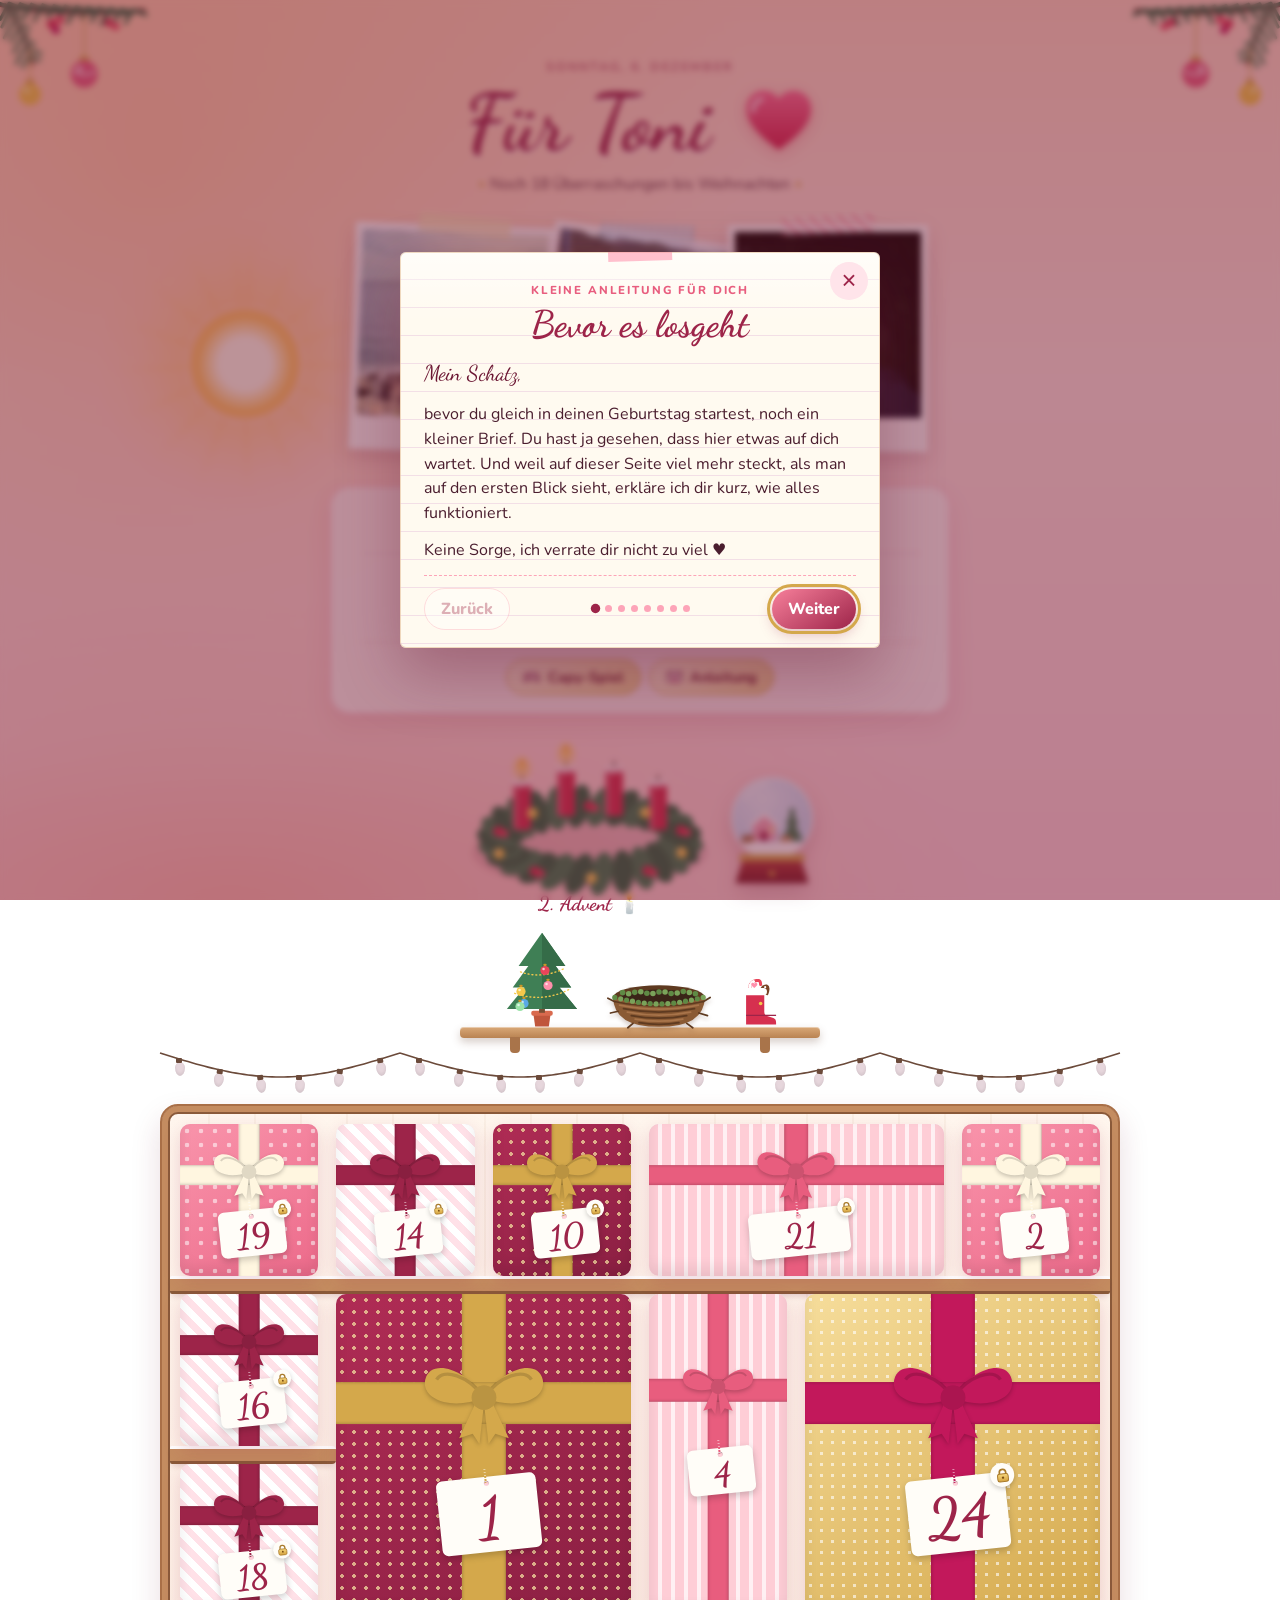
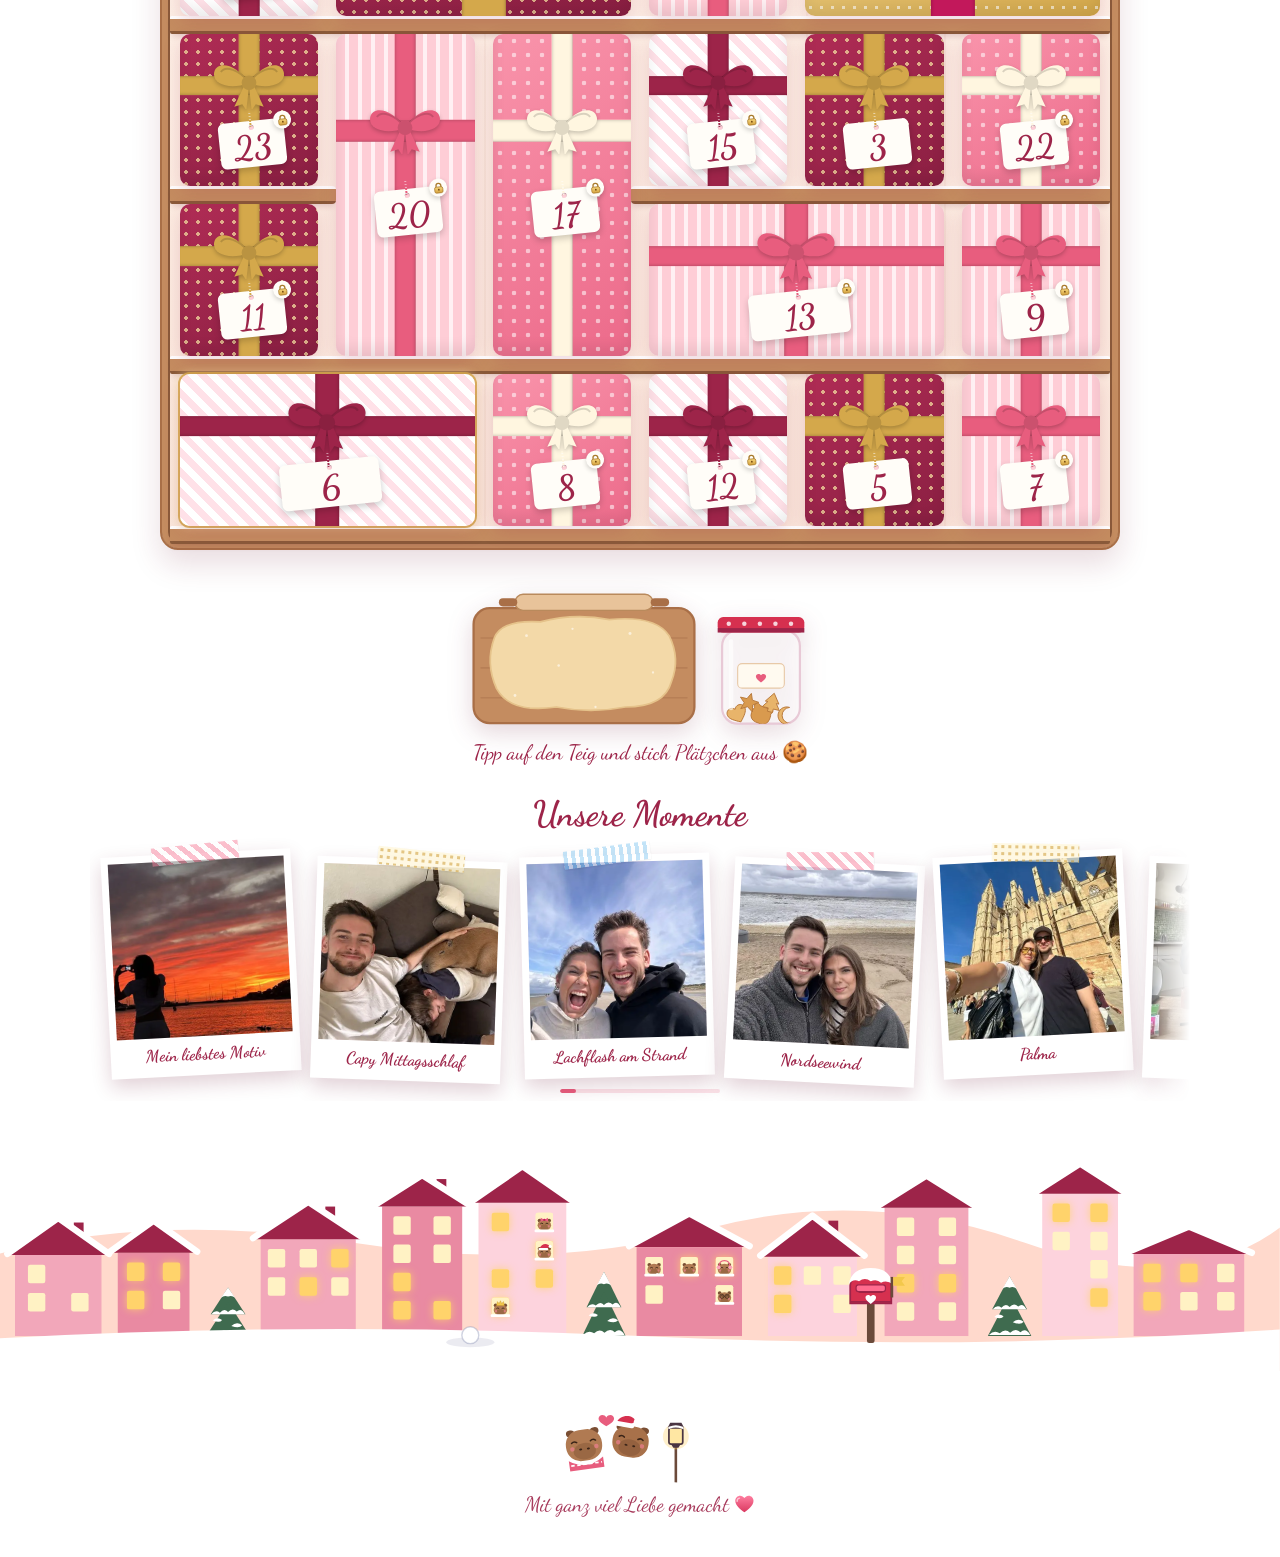
==== commit 33fd1636: "Direkt in den Kalender ohne Brief beim Öffnen Co-Authored-By: Claude Opus 5.5 <noreply@anthropic.com" ====
--- a/index.html
+++ b/index.html
@@ -21,7 +21,7 @@
   <link rel="preconnect" href="https://fonts.googleapis.com">
   <link rel="preconnect" href="https://fonts.gstatic.com" crossorigin>
   <link href="https://fonts.googleapis.com/css2?family=Dancing+Script:wght@600;700&family=Lora:ital,wght@1,500;1,600&family=Nunito:wght@400;600;700&display=swap" rel="stylesheet">
-  <link rel="stylesheet" href="style.min.css?v=df4ad97ed7">
+  <link rel="stylesheet" href="style.min.css?v=f967111559">
   <link rel="manifest" href="manifest.webmanifest">
   <link rel="apple-touch-icon" href="icons/apple-touch-icon.png">
   <meta name="theme-color" content="#e85d7e">
@@ -304,6 +304,6 @@
   <canvas id="konfetti-regen" class="konfetti-regen" popover="manual" aria-hidden="true"></canvas>
 
   <script src="inhalte.js"></script>
-  <script src="kalender.min.js?v=a14bee9f74"></script>
+  <script src="kalender.min.js?v=c700692fbd"></script>
 </body>
 </html>
--- a/style.min.css
+++ b/style.min.css
@@ -1 +1 @@
-:root{--rose-50: #fff5f7;--rose-100: #ffe4ea;--rose-200: #fecdd6;--rose-300: #fda4b8;--rose-400: #f7809b;--rose-500: #e85d7e;--beere: #9d2449;--beere-dunkel: #6b1532;--gold: #d4a84b;--gold-hell: #f3dc9f;--text: #4a1d2e;--schatten: 0 6px 18px rgba(157, 36, 73, .18)}*{box-sizing:border-box}html,body{margin:0}body{min-height:100vh;font-family:Nunito,system-ui,sans-serif;color:var(--text);background:radial-gradient(circle at 15% 10%,rgba(255,255,255,.8),transparent 40%),radial-gradient(circle at 85% 90%,rgba(253,164,184,.45),transparent 45%),linear-gradient(160deg,var(--rose-50),var(--rose-100) 50%,var(--rose-200));background-attachment:fixed;overflow-x:hidden}.herzen{position:fixed;inset:0;pointer-events:none;overflow:hidden;z-index:0}.herzen span{position:absolute;bottom:-40px;color:var(--rose-400);opacity:0;animation:aufsteigen linear infinite}@keyframes aufsteigen{0%{transform:translateY(0) rotate(0);opacity:0}10%{opacity:.55}90%{opacity:.4}to{transform:translateY(-110vh) rotate(25deg);opacity:0}}.kopf{position:relative;z-index:1;text-align:center;padding:40px 16px 12px}.kopf h1{font-family:Dancing Script,cursive;font-size:clamp(2.6rem,9vw,4.5rem);color:var(--beere);margin:0;line-height:1.1;text-shadow:0 2px 0 rgba(255,255,255,.8)}.untertitel{margin:8px 0 0;font-size:1.05rem;opacity:.85}.status{display:inline-block;margin:16px 0 0;padding:8px 18px;border-radius:999px;background:#ffffffb3;box-shadow:var(--schatten);font-weight:700;color:var(--beere);min-height:1.2em}.status:empty{display:none}.polaroid{display:block;padding:7px 7px 0;border:0;background:#fff;box-shadow:0 8px 20px #6b153233;cursor:zoom-in;font:inherit;color:var(--text);transition:transform .25s ease,box-shadow .25s ease;-webkit-tap-highlight-color:transparent}.polaroid img{display:block;width:100%;aspect-ratio:1 / 1;object-fit:cover;background:var(--rose-100)}.polaroid span{display:block;padding:6px 2px 8px;font-family:Dancing Script,cursive;font-size:1.05rem;font-weight:700;color:var(--beere);text-align:center;white-space:nowrap;overflow:hidden;text-overflow:ellipsis}.polaroid:hover{transform:rotate(0) scale(1.04)!important;z-index:3}.polaroid:focus-visible{outline:3px solid var(--gold);outline-offset:3px}.titelfotos{--w: clamp(100px, 29vw, 150px);position:relative;display:flex;justify-content:center;margin:22px auto 4px}.titelfotos:empty{display:none}.titelfotos .polaroid span{font-size:clamp(.8rem,3.2vw,1.05rem)}.titelfotos .polaroid{position:relative;z-index:1;width:var(--w);margin:0 -10px}.titelfotos .polaroid:nth-child(1){transform:rotate(-7deg) translateY(6px)}.titelfotos .polaroid:nth-child(2){transform:rotate(2deg);z-index:2}.titelfotos .polaroid:nth-child(3){transform:rotate(8deg) translateY(8px)}.momente{position:relative;z-index:1;margin:28px auto 0;max-width:1100px}.momente[hidden]{display:none}.momente h2{margin:0;padding:0 16px;text-align:center;font-family:Dancing Script,cursive;font-size:2.2rem;color:var(--beere)}.fotostreifen{display:flex;gap:18px;overflow-x:auto;scroll-snap-type:x mandatory;padding:18px 16px 26px;scrollbar-width:thin;scrollbar-color:var(--rose-300) transparent;-webkit-overflow-scrolling:touch}.fotostreifen .polaroid{flex:none;width:clamp(140px,42vw,190px);scroll-snap-align:center}.fotostreifen .polaroid:nth-child(4n+1){transform:rotate(-3deg)}.fotostreifen .polaroid:nth-child(4n+2){transform:rotate(2deg) translateY(6px)}.fotostreifen .polaroid:nth-child(4n+3){transform:rotate(-1.5deg) translateY(2px)}.fotostreifen .polaroid:nth-child(4n+4){transform:rotate(3deg) translateY(8px)}.lightbox{width:100vw;height:100vh;max-width:none;max-height:none;margin:0;padding:0;border:0;background:transparent;overflow:hidden}.lightbox[open]{display:grid;place-items:center}.lightbox::backdrop{background:#280814e0}.lightbox-figur{margin:0;padding:10px 10px 0;max-width:calc(100vw - 32px);background:#fff;box-shadow:0 20px 50px #00000073;animation:aufpoppen .35s ease}.lightbox-figur img{display:block;max-width:calc(100vw - 52px);max-height:calc(100vh - 150px);width:auto;height:auto}.lightbox-figur figcaption{padding:8px 4px 12px;text-align:center;font-family:Dancing Script,cursive;font-size:1.5rem;font-weight:700;color:var(--beere)}.lightbox .schliessen{position:fixed;top:14px;right:14px;z-index:2}.lightbox-pfeil{position:fixed;top:50%;width:44px;height:44px;margin-top:-22px;border:0;border-radius:50%;background:#ffffffd9;color:var(--beere);font-size:2rem;line-height:1;cursor:pointer}.lightbox-pfeil.zurueck{left:10px}.lightbox-pfeil.weiter{right:10px}main{position:relative;z-index:1;padding:16px}.kalender{display:grid;grid-template-columns:repeat(3,1fr);gap:12px;max-width:960px;margin:0 auto}@media (min-width: 560px){.kalender{grid-template-columns:repeat(4,1fr);gap:16px}}@media (min-width: 860px){.kalender{grid-template-columns:repeat(6,1fr);gap:18px}}.tuer{position:relative;aspect-ratio:1 / 1.1;padding:0;border:0;background:none;cursor:pointer;perspective:1500px;font:inherit;color:inherit;-webkit-tap-highlight-color:transparent}.tuer:focus-visible{outline:3px solid var(--gold);outline-offset:4px;border-radius:14px}.tuer-innen{position:absolute;inset:0;border-radius:10px;background:radial-gradient(circle,rgba(232,93,126,.12) 0 1.2px,transparent 1.6px) 0 0 / 10px 10px,linear-gradient(160deg,#fff4f6,#ffd9e2);box-shadow:inset 0 6px 14px #6b153247,inset 0 0 0 3px #fff9;display:grid;place-items:center;overflow:hidden}.tuer-innen img{width:100%;height:100%;object-fit:cover;opacity:.85}.tuer-innen .innen-herz{font-size:2rem;filter:drop-shadow(0 2px 4px rgba(0,0,0,.3))}.tuer-blatt{--band: var(--gold);position:absolute;inset:0;border-radius:10px;transform-origin:left center;transition:transform .9s cubic-bezier(.3,1.3,.5,1);backface-visibility:hidden;box-shadow:var(--schatten),inset 0 -8px 14px #00000014;overflow:hidden}.tuer.papier-1 .tuer-blatt{--band: #fff6e0;background:radial-gradient(circle,rgba(255,255,255,.55) 0 2px,transparent 2.6px) 0 0 / 14px 14px,linear-gradient(145deg,#f994ab,#ec6a8a)}.tuer.papier-2 .tuer-blatt{--band: var(--beere);background:repeating-linear-gradient(45deg,#fff 0 7px,#ffe1e8 7px 14px)}.tuer.papier-3 .tuer-blatt{--band: var(--gold);background:radial-gradient(circle,rgba(243,220,159,.75) 0 1.6px,transparent 2.1px) 0 0 / 12px 12px,linear-gradient(145deg,#b02c55,#8a1f42)}.tuer.papier-4 .tuer-blatt{--band: #e85d7e;background:repeating-linear-gradient(90deg,#fecdd6 0 9px,#fff0f3 9px 13px)}.tuer[data-tag="24"] .tuer-blatt{--band: #c2185b;background:radial-gradient(circle,rgba(255,255,255,.6) 0 1.5px,transparent 2px) 0 0 / 11px 11px,linear-gradient(145deg,#f6dd9b,#d4a84b)}.band-v,.band-h{position:absolute;background:var(--band)}.band-v{top:0;bottom:0;left:50%;width:15%;transform:translate(-50%);box-shadow:inset 3px 0 3px -2px #0000002e,inset -3px 0 3px -2px #0000002e}.band-h{left:0;right:0;top:34%;height:13%;transform:translateY(-50%);box-shadow:inset 0 3px 3px -2px #0000002e,inset 0 -3px 3px -2px #0000002e}.schleife{position:absolute;left:50%;top:34%;width:58%;transform:translate(-50%,-56%);color:var(--band);filter:drop-shadow(0 2px 2px rgba(0,0,0,.22))}.schleife svg{display:block;width:100%;height:auto}.anhaenger{position:absolute;left:50%;top:57%;min-width:48%;padding:1px 8px 0;transform:translate(-50%) rotate(-6deg);border-radius:6px;background:#fffdf8;box-shadow:0 3px 7px #0003;text-align:center}.anhaenger:after{content:"";position:absolute;left:50%;bottom:100%;width:1.5px;height:12px;background:var(--band)}.nummer{font-family:Dancing Script,cursive;font-weight:700;font-size:clamp(1.5rem,5.6vw,2.1rem);line-height:1.2;color:var(--beere)}.schloss{position:absolute;bottom:5px;left:7px;font-size:.72rem;opacity:.7}.tuer.gesperrt .tuer-blatt{filter:saturate(.85)}.tuer.gesperrt:hover .tuer-blatt{transform:rotateY(-6deg)}.tuer.verfuegbar:not(.offen):hover .tuer-blatt{transform:rotateY(-18deg)}.tuer.heute:not(.offen) .tuer-blatt{animation:leuchten 2.2s ease-in-out infinite}@keyframes leuchten{0%,to{box-shadow:var(--schatten),0 0 #d4a84b00}50%{box-shadow:var(--schatten),0 0 0 6px #d4a84b8c}}.tuer.offen .tuer-blatt{transform:rotateY(-94deg)}.tuer.wackeln{animation:wackeln .45s ease}@keyframes wackeln{0%,to{transform:translate(0)}20%{transform:translate(-6px) rotate(-2deg)}40%{transform:translate(6px) rotate(2deg)}60%{transform:translate(-4px) rotate(-1deg)}80%{transform:translate(4px) rotate(1deg)}}.toast{position:fixed;left:50%;bottom:24px;z-index:20;width:max-content;max-width:calc(100% - 32px);transform:translate(-50%,calc(100% + 40px));visibility:hidden;padding:12px 20px;border-radius:14px;background:var(--beere);color:#fff;font-weight:600;text-align:center;box-shadow:0 10px 30px #6b153259;transition:transform .35s ease,visibility 0s linear .35s}.toast.sichtbar{transform:translate(-50%);visibility:visible;transition-delay:0s}.dialog{border:0;padding:0;width:min(520px,calc(100% - 32px));max-height:calc(100% - 32px);border-radius:22px;background:#fff;color:var(--text);box-shadow:0 25px 60px #6b153259}.dialog::backdrop{background:#6b153273;backdrop-filter:blur(3px)}.dialog[open]{animation:aufpoppen .4s cubic-bezier(.3,1.4,.5,1)}@keyframes aufpoppen{0%{transform:scale(.85);opacity:0}to{transform:scale(1);opacity:1}}.dialog-inhalt{position:relative;padding:32px 24px 26px;text-align:center;background:radial-gradient(circle at top,var(--rose-100),transparent 60%)}.schliessen{position:absolute;top:10px;right:12px;width:38px;height:38px;border:0;border-radius:50%;background:var(--rose-100);color:var(--beere);font-size:1.6rem;line-height:1;cursor:pointer}.schliessen:hover{background:var(--rose-200)}.dialog-tag{margin:0;font-size:.85rem;font-weight:700;letter-spacing:.12em;text-transform:uppercase;color:var(--rose-500)}.dialog h2{font-family:Dancing Script,cursive;font-size:2.3rem;color:var(--beere);margin:4px 0 14px;line-height:1.15}.dialog-bild{display:block;width:100%;max-height:50vh;object-fit:cover;border-radius:14px;margin:0 0 16px;box-shadow:var(--schatten)}.dialog-text{margin:0;font-size:1.08rem;line-height:1.6;white-space:pre-line}.extras{display:grid;grid-template-columns:repeat(auto-fit,minmax(170px,1fr));gap:12px;margin-top:20px}.extra{display:flex;flex-direction:column;align-items:center;gap:2px;padding:14px 12px;border-radius:16px;text-align:center}.extra[hidden]{display:none}.extra-brief{background:linear-gradient(135deg,var(--rose-50),var(--rose-100));border:1px solid var(--rose-300)}.extra-paeckchen{background:linear-gradient(135deg,#fff8e6,var(--gold-hell));border:1px solid var(--gold)}.extra-icon{font-size:1.5rem}.extra-label{font-size:.82rem;font-weight:600;line-height:1.3;opacity:.85}.extra-zahl{margin-top:4px;font-family:Dancing Script,cursive;font-size:2.6rem;font-weight:700;line-height:1;color:var(--beere)}.ei{position:absolute;z-index:2;width:42px;height:42px;padding:0;border:0;background:none;cursor:pointer;filter:drop-shadow(0 3px 4px rgba(107,21,50,.25));transition:transform .2s ease;animation:ei-wackeln 7s ease-in-out infinite;-webkit-tap-highlight-color:transparent}.ei[hidden]{display:none}.ei svg{width:100%;height:100%;display:block}.ei:hover{transform:scale(1.15) rotate(-6deg)}.ei:focus-visible{outline:3px solid var(--gold);outline-offset:3px;border-radius:10px}@keyframes ei-wackeln{0%,88%,to{rotate:0deg}91%{rotate:-12deg}94%{rotate:10deg}97%{rotate:-6deg}}.ei-matcha{top:14px;right:14px}.ei-ente{top:14px;left:14px;animation-delay:-3s}.ei-acai{bottom:34px;left:16px;animation-delay:-1.5s}.ei-blumen{bottom:34px;right:16px;animation-delay:-4.5s}.ei-klein{width:30px;height:30px;animation-duration:11s;filter:drop-shadow(0 2px 3px rgba(107,21,50,.25))}.ei-im-tuerchen{left:12px;bottom:10px}.ei-seite-titelfotos{z-index:0;bottom:-10px;right:calc(50% - var(--w) * 1.5 + 2px);rotate:14deg;animation:none}.ei-seite-fuss{right:16px;bottom:32px;width:26px;height:26px}.ei-im-foto{right:8px;bottom:8px;width:28px;height:28px}.lightbox-figur{position:relative}.ei-innen{display:block;width:62%;cursor:pointer;filter:drop-shadow(0 2px 4px rgba(0,0,0,.35))}.ei-innen[hidden]{display:none}.ei-innen svg{display:block;width:100%;height:auto}.ei-innen:not([hidden])~*{display:none}.ei-capybara{top:-22px;right:calc(16px + 10%);width:50px;height:42px;z-index:4;animation:capy-gucken 6s ease-in-out infinite}@media (min-width: 860px){.ei-capybara{right:max(40px,calc(50% - 400px))}}@keyframes capy-gucken{0%,70%,to{translate:0 0}78%,90%{translate:0 -6px}}.ei-heimat{top:0;left:50%;margin-left:-21px;animation-delay:-6s}@media (min-width: 860px){.ei-matcha{right:calc(50% - 440px)}.ei-ente,.ei-acai{left:calc(50% - 440px)}.ei-blumen{right:calc(50% - 440px)}}.sammlung-knopf{margin-top:4px;padding:7px 16px;border:1px solid var(--gold);border-radius:999px;background:linear-gradient(135deg,#fff8e6,var(--gold-hell));color:var(--beere-dunkel);font:inherit;font-weight:700;font-size:.9rem;cursor:pointer;box-shadow:var(--schatten)}.sammlung-knopf[hidden]{display:none}.gutschein-gefunden{margin:0 0 14px;font-weight:700;color:var(--rose-500)}.ticket{position:relative;padding:22px 18px 16px;border-radius:18px;background:linear-gradient(135deg,#fffaf0,var(--gold-hell));border:2px dashed var(--gold);box-shadow:inset 0 0 0 6px #fff9}.ticket:before,.ticket:after{content:"";position:absolute;top:50%;width:22px;height:22px;margin-top:-11px;border-radius:50%;background:#fff;border:2px dashed var(--gold)}.ticket:before{left:-13px}.ticket:after{right:-13px}.ticket-emblem{width:64px;height:64px;margin:0 auto 6px}.ticket-bild{display:block;width:78%;aspect-ratio:4 / 3;object-fit:cover;margin:0 auto 12px;border:6px solid #fff;box-shadow:0 6px 16px #6b153233;transform:rotate(-2deg)}.ticket-bild[hidden],.ticket-label[hidden],.ticket-fuss[hidden]{display:none}.ticket-foto .ticket-bild{width:100%;transform:rotate(-1deg)}.ticket-bild:not([hidden])+.ticket-emblem{width:46px;height:46px;margin-top:-34px;position:relative;z-index:1}.ticket-emblem svg{width:100%;height:100%}.ticket-label{margin:0;font-size:.8rem;font-weight:700;letter-spacing:.14em;text-transform:uppercase;color:var(--beere);opacity:.75}.ticket h2{margin:2px 0 10px}.ticket-text{margin:0;line-height:1.55}.ticket-fuss strong{display:block;margin-bottom:4px;color:var(--beere)}.ticket-fuss{margin:14px 0 0;padding-top:10px;border-top:1px dashed var(--gold);font-size:.85rem;font-weight:600;opacity:.8}.sammlung-liste{display:grid;gap:10px;margin-top:6px}.sammlung-eintrag{display:flex;align-items:center;gap:12px;width:100%;padding:10px 14px;border:1px dashed var(--gold);border-radius:14px;background:linear-gradient(135deg,#fffaf0,var(--gold-hell));color:var(--text);font:inherit;font-weight:700;text-align:left;cursor:pointer}.sammlung-eintrag svg{width:36px;height:36px;flex:none}.konfetti-regen{position:fixed;inset:0;width:100vw;height:100vh;margin:0;padding:0;border:0;background:transparent;pointer-events:none;z-index:40;overflow:hidden}.konfetti-regen:not(:popover-open):not(.aktiv){display:none}.hinweis{display:flex;align-items:center;gap:12px;margin-top:20px;padding:14px 16px;border-radius:14px;background:linear-gradient(135deg,#fff8e6,var(--gold-hell));border:1px solid var(--gold);text-align:left;font-weight:600}.hinweis[hidden]{display:none}.hinweis-icon{font-size:1.6rem}.konfetti{position:fixed;z-index:30;pointer-events:none;font-size:1.2rem;animation:platzen 1.1s ease-out forwards}@keyframes platzen{0%{transform:translate(0) scale(.6);opacity:1}to{transform:translate(var(--dx),var(--dy)) scale(1.1);opacity:0}}.fuss{position:relative;z-index:1;text-align:center;padding:24px 16px 40px;font-family:Dancing Script,cursive;font-size:1.3rem;color:var(--beere);opacity:.8}@media (prefers-reduced-motion: reduce){.herzen{display:none}.ei{animation:none}.tuer-blatt{transition-duration:.01s}.tuer.heute:not(.offen) .tuer-blatt,.tuer.wackeln,.dialog[open],.konfetti{animation:none}.konfetti{display:none}}.kopf-knoepfe{display:flex;flex-wrap:wrap;justify-content:center;gap:8px;margin:8px 0 0}.kopf-knoepfe:not(:has(button:not([hidden]))){display:none}.intro{position:fixed;inset:0;z-index:60;display:flex;flex-direction:column;align-items:center;justify-content:center;gap:26px;padding:16px;background:radial-gradient(circle at 50% 40%,rgba(255,255,255,.9),transparent 55%),linear-gradient(160deg,var(--rose-50),var(--rose-200));transition:opacity .8s ease,transform .8s ease}.intro[hidden]{display:none}.intro.weg{opacity:0;transform:scale(1.08);pointer-events:none}.umschlag{position:relative;width:min(86vw,420px);aspect-ratio:3 / 2;perspective:1400px;cursor:pointer;animation:schweben 3.2s ease-in-out infinite;-webkit-tap-highlight-color:transparent}.umschlag:focus-visible{outline:3px solid var(--gold);outline-offset:8px;border-radius:12px}@keyframes schweben{0%,to{transform:translateY(0) rotate(-1deg)}50%{transform:translateY(-8px) rotate(1deg)}}.umschlag.offen{animation:none}.umschlag-rueck{position:absolute;inset:0;border-radius:10px;background:#e98aa2;box-shadow:0 24px 50px #6b15324d}.brief{position:absolute;left:6%;right:6%;top:6%;height:88%;z-index:1;display:flex;flex-direction:column;align-items:center;justify-content:center;gap:2px;padding:10px;border-radius:6px;background:repeating-linear-gradient(transparent 0 23px,#e85d7e1f 23px 24px),#fffaf3;text-align:center;transition:transform 1s cubic-bezier(.3,1.2,.4,1) .45s}.brief-anrede,.brief-text{margin:0;font-family:Dancing Script,cursive;color:var(--beere)}.brief-anrede{font-size:clamp(1.4rem,6vw,1.9rem);font-weight:700}.brief-text{font-size:clamp(1.05rem,4.4vw,1.35rem)}.brief-herz{margin:4px 0 0;font-size:1.4rem}.umschlag-vorne{position:absolute;inset:0;z-index:2;border-radius:10px;background:linear-gradient(170deg,#f6b3c4,#ef9bb0);clip-path:polygon(0 0,50% 56%,100% 0,100% 100%,0 100%)}.umschlag-klappe{position:absolute;left:0;right:0;top:0;height:60%;z-index:3;border-radius:10px 10px 0 0;background:linear-gradient(180deg,#f9c6d3,#f2a7ba);clip-path:polygon(0 0,100% 0,50% 100%);transform-origin:top center;transition:transform .6s ease-in}.umschlag-name{position:absolute;left:0;right:0;bottom:9%;z-index:3;margin:0;text-align:center;font-family:Dancing Script,cursive;font-weight:700;font-size:clamp(1.6rem,7vw,2.3rem);color:var(--beere-dunkel)}.siegel{position:absolute;left:50%;top:60%;z-index:4;width:clamp(54px,16vw,70px);aspect-ratio:1;display:grid;place-items:center;border-radius:50%;transform:translate(-50%,-50%);background:radial-gradient(circle at 35% 30%,#d8436b,#9d2449 60%,#6b1532);box-shadow:0 4px 10px #6b153273,inset 0 -3px 6px #00000040;color:#ffd6e0;font-size:clamp(1.5rem,6vw,2rem)}.siegel:before{content:"";position:absolute;inset:6px;border-radius:50%;border:2px dashed rgba(255,214,224,.45)}.umschlag.offen .siegel{animation:siegel-bricht .55s ease-in forwards}@keyframes siegel-bricht{0%{transform:translate(-50%,-50%) scale(1)}30%{transform:translate(-50%,-50%) scale(1.18) rotate(-8deg)}to{transform:translate(-50%,40%) scale(.6) rotate(25deg);opacity:0}}.umschlag.offen .umschlag-klappe{transform:rotateX(180deg);transition-delay:.25s}.umschlag.klappe-hinten .umschlag-klappe{z-index:0}.umschlag.offen .brief{transform:translateY(-58%)}.intro-hinweis{margin:0;font-weight:700;color:var(--beere);animation:pulsieren 1.8s ease-in-out infinite}@keyframes pulsieren{50%{opacity:.45}}.intro.geoeffnet .intro-hinweis{visibility:hidden}.herzen canvas{position:absolute;inset:0;width:100%;height:100%}.lichterkette{position:relative;max-width:960px;height:46px;margin:0 auto 10px}.lichterkette svg{position:absolute;inset:0;width:100%;height:100%;overflow:visible}.lichterkette path{fill:none;stroke:#6b4a3a;stroke-width:1.6}.birne{position:absolute;width:10px;height:14px;margin-left:-5px;border-radius:50%/40% 40% 60% 60%;background:#e6d6dc;box-shadow:inset 0 -2px 3px #00000014;transform-origin:50% -3px;transition:background .4s,box-shadow .4s}.birne:before{content:"";position:absolute;left:1.5px;top:-4px;width:6px;height:5px;border-radius:1px;background:#6b4a3a}.birne.an{background:var(--licht);box-shadow:0 0 8px 2px var(--licht),0 0 18px 4px color-mix(in srgb,var(--licht) 45%,transparent);animation:flackern 3.5s ease-in-out infinite}.birne.neu{animation:aufleuchten 1.2s ease-out,flackern 3.5s ease-in-out 1.2s infinite}@keyframes flackern{0%,to{opacity:1}50%{opacity:.82}}@keyframes aufleuchten{0%{transform:scale(1);filter:brightness(1)}30%{transform:scale(1.8);filter:brightness(1.8)}to{transform:scale(1);filter:brightness(1)}}.landschaft{position:relative;z-index:1;margin-top:30px;height:clamp(175px,26vw,250px);overflow:hidden}.landschaft>svg{position:absolute;bottom:0;left:50%;height:100%;width:auto;min-width:100%;transform:translate(-50%)}.landschaft{--huegel-1: #ffffff;--huegel-2: #fbe3e9;--haus-a: #f2a7ba;--haus-b: #e98aa2;--haus-c: #fdd3dd;--dach: #9d2449;--fenster: #fff2c4;--baum: #3f6b4f;--schnee: #ffffff}.landschaft .fenster{fill:var(--fenster)}.fuss{background:var(--schnee-boden, #ffffff);margin-top:-2px}.dialog.aus-tuer[open]{animation:aus-tuer .7s cubic-bezier(.2,.9,.25,1.05)}@keyframes aus-tuer{0%{transform:translate(var(--von-x, 0),var(--von-y, 0)) scale(var(--von-s, .2)) rotate(-4deg);opacity:.4;border-radius:10px}to{transform:none;opacity:1}}.dialog.aus-tuer[open] .dialog-inhalt>*{animation:entfalten .5s ease both}.dialog.aus-tuer[open] .dialog-inhalt>:nth-child(2){animation-delay:.35s}.dialog.aus-tuer[open] .dialog-inhalt>:nth-child(3){animation-delay:.45s}.dialog.aus-tuer[open] .dialog-inhalt>:nth-child(4){animation-delay:.55s}.dialog.aus-tuer[open] .dialog-inhalt>:nth-child(5){animation-delay:.65s}.dialog.aus-tuer[open] .dialog-inhalt>:nth-child(n+6){animation-delay:.75s}@keyframes entfalten{0%{opacity:0;transform:translateY(10px)}to{opacity:1;transform:none}}.finale{position:fixed;inset:0;z-index:55;overflow:hidden;background:radial-gradient(circle at 50% 45%,#8c1e42,#280814 72%);animation:einblenden .6s ease}.finale[hidden]{display:none}@keyframes einblenden{0%{opacity:0}}.finale-herz{position:absolute;inset:0}.finale-foto{position:absolute;left:50%;top:var(--cy, 42%);width:var(--g);height:var(--g);margin:calc(var(--g) / -2) 0 0 calc(var(--g) / -2);padding:3px 3px 9px;background:#fff;box-shadow:0 6px 14px #0006;opacity:0}.finale-foto img{display:block;width:100%;height:100%;object-fit:cover}.finale-text{position:absolute;left:50%;top:var(--text-oben, 80%);width:min(92vw,560px);transform:translate(-50%);text-align:center;color:#fff;opacity:0;transition:opacity 1s ease}.finale.fertig .finale-text{opacity:1}.finale-titel{margin:0;font-family:Dancing Script,cursive;font-weight:700;font-size:clamp(1.25rem,5vw,2.4rem);line-height:1.15;text-shadow:0 3px 12px rgba(0,0,0,.5)}.finale-unter{margin:8px 0 0;font-weight:700;color:var(--gold-hell)}.finale-zu{position:fixed;top:14px;right:14px;z-index:2}.gruss{margin:0 0 4px;font-weight:700;font-size:.95rem;letter-spacing:.03em;color:var(--rose-500);min-height:1.3em}.himmel{position:fixed;inset:0;z-index:0;pointer-events:none;overflow:hidden}.sonne{position:absolute;width:clamp(160px,40vw,300px);aspect-ratio:1;border-radius:50%;background:radial-gradient(circle,rgba(255,246,214,.95) 0 22%,rgba(255,214,150,.45) 45%,transparent 70%);opacity:0;transform:translate(-50%,-50%);transition:left 2s ease,top 2s ease,opacity 2s ease,filter 2s ease;left:50%;top:-10%}.mond{position:absolute;right:12%;top:9%;width:46px;height:46px;border-radius:50%;box-shadow:12px -5px #fdf1cc;filter:drop-shadow(0 0 14px rgba(253,241,204,.55));opacity:0;transition:opacity 2s ease}.sterne{position:absolute;inset:0;opacity:0;transition:opacity 2s ease}.sterne span{position:absolute;border-radius:50%;background:#fff;box-shadow:0 0 4px #fffc;animation:funkeln 4s ease-in-out infinite}@keyframes funkeln{0%,to{opacity:.25}50%{opacity:1}}html[data-tageszeit=morgen] body{background:radial-gradient(circle at 12% 18%,rgba(255,190,140,.55),transparent 45%),linear-gradient(180deg,#ffd8c4,#ffe6e2 42%,#ffd6df);background-attachment:fixed}html[data-tageszeit=morgen] .sonne{opacity:.9;left:10%;top:24%;filter:hue-rotate(-12deg) saturate(1.4)}html[data-tageszeit=morgen] .landschaft{--huegel-2: #ffd9cc}html[data-tageszeit=morgen] .gruss{color:#d9653f}html[data-tageszeit=vormittag] body{background:radial-gradient(circle at 86% 6%,rgba(255,255,255,.95),transparent 40%),linear-gradient(180deg,#e4efff,#fff3f6 46%,#ffe1e8);background-attachment:fixed}html[data-tageszeit=vormittag] .sonne{opacity:.85;left:86%;top:7%}html[data-tageszeit=vormittag] .landschaft{--huegel-2: #e6eefb;--fenster: #eef5ff}html[data-tageszeit=vormittag] .gruss{color:#5b7fb8}html[data-tageszeit=mittag] .sonne{opacity:.75;left:50%;top:-4%}html[data-tageszeit=mittag] .landschaft{--fenster: #fff7ec}html[data-tageszeit=nachmittag] body{background:radial-gradient(circle at 92% 22%,rgba(255,190,110,.5),transparent 45%),linear-gradient(175deg,#ffe7cf,#ffd4cf 48%,#f7b6c6);background-attachment:fixed}html[data-tageszeit=nachmittag] .sonne{opacity:.9;left:92%;top:26%;filter:hue-rotate(-18deg) saturate(1.6)}html[data-tageszeit=nachmittag] .landschaft{--huegel-2: #ffd8c2}html[data-tageszeit=nachmittag] .gruss{color:#c4572f}html[data-tageszeit=morgen] .landschaft .f1{fill:#ffd36b;filter:drop-shadow(0 0 4px rgba(255,211,107,.8))}html[data-abend] body{background:radial-gradient(circle at 20% 8%,rgba(255,214,140,.12),transparent 40%),radial-gradient(circle at 80% 90%,rgba(232,93,126,.18),transparent 45%),linear-gradient(170deg,#2b1030,#1c0b24 55%,#12081a);background-attachment:fixed;color:#ffe4ea}html[data-abend] .kopf h1{color:#ffd0dc;text-shadow:0 0 24px rgba(255,143,171,.45)}html[data-abend] .untertitel{color:#ffe4ea;opacity:.85}html[data-abend] .momente h2{color:#ffd0dc}html[data-abend] .status{background:#ffffff1f;color:#ffe4ea;box-shadow:none;border:1px solid rgba(255,214,224,.25)}html[data-abend] .lichterkette path{stroke:#c9a58f}html[data-abend] .birne{background:#4a3542}html[data-abend] .birne.an{box-shadow:0 0 10px 3px var(--licht),0 0 26px 8px color-mix(in srgb,var(--licht) 55%,transparent)}html[data-abend] .landschaft{--huegel-1: #e9e4f2;--huegel-2: #c9bfd9;--haus-a: #5a2a4a;--haus-b: #4a1f3d;--haus-c: #6e3558;--dach: #2b0f24;--fenster: #ffd36b;--baum: #24402f;--schnee: #f3eef8}html[data-abend] .landschaft .fenster{filter:drop-shadow(0 0 6px rgba(255,211,107,.9))}html[data-abend]{--schnee-boden: #e9e4f2}html[data-abend] .tuer-blatt{box-shadow:0 8px 22px #00000073,inset 0 -8px 14px #0000001f}@media (prefers-reduced-motion: reduce){.umschlag,.intro-hinweis,.birne.an,.birne.neu{animation:none}.dialog.aus-tuer[open],.dialog.aus-tuer[open] .dialog-inhalt>*{animation:none}}html[data-tageszeit=abend] .sterne{opacity:.45}html[data-tageszeit=abend] .mond{opacity:.5;right:5%;top:2.5%}html[data-abend] .gruss{color:#ffb3c6}html[data-tageszeit=nacht] body{background:radial-gradient(circle at 82% 8%,rgba(200,210,255,.14),transparent 32%),linear-gradient(180deg,#0c1030,#160f2e 55%,#1c0b24);background-attachment:fixed}html[data-tageszeit=nacht] .sterne,html[data-tageszeit=nacht] .mond{opacity:1}html[data-tageszeit=nacht] .gruss{color:#c9d2ff}html[data-tageszeit=nacht] .kopf h1{color:#e6dcff;text-shadow:0 0 24px rgba(180,190,255,.4)}html[data-tageszeit=nacht] .landschaft{--huegel-1: #dcdcee;--huegel-2: #a9a7cc;--haus-a: #2f2446;--haus-b: #261c3b;--haus-c: #3a2c55;--dach: #160f2a;--fenster: #3b3254;--baum: #1d3328;--schnee: #e4e4f4}html[data-tageszeit=nacht] .landschaft .fenster{filter:none}html[data-tageszeit=nacht] .landschaft .f1{fill:#ffd36b;filter:drop-shadow(0 0 5px rgba(255,211,107,.9))}html[data-tageszeit=nacht]{--schnee-boden: #dcdcee}@media (prefers-reduced-motion: reduce){.sterne span{animation:none;opacity:.7}.sonne,.mond,.sterne{transition:none}}.zusammen{margin:10px 0 0;font-size:.86rem;font-weight:700;color:var(--beere);opacity:.8;font-variant-numeric:tabular-nums}.zusammen:empty{display:none}.zusammen.jubilaeum{display:inline-block;padding:6px 14px;border-radius:999px;background:linear-gradient(135deg,#fff8e6,var(--gold-hell));border:1px solid var(--gold);opacity:1;animation:leuchten 2.4s ease-in-out infinite}html[data-abend] .zusammen{color:#ffd0dc}html[data-abend] .zusammen.jubilaeum{color:var(--beere-dunkel)}.rubbel-bereich{position:relative}.rubbel-bereich.rubbelt{user-select:none;-webkit-user-select:none}.rubbel{position:absolute;inset:0;z-index:2;border-radius:16px;touch-action:none;cursor:grab;box-shadow:0 4px 14px #6b153233;transition:opacity .7s ease}.rubbel.weg{opacity:0;pointer-events:none}.sprachnachricht{margin-top:18px;padding:14px;border-radius:16px;background:linear-gradient(135deg,var(--rose-50),var(--rose-100));border:1px solid var(--rose-300)}.sprachnachricht[hidden]{display:none}.sprachnachricht-titel{margin:0 0 8px;font-weight:700;color:var(--beere)}.sprachnachricht audio{width:100%}.quiz-intro{margin:4px 0 6px;opacity:.85}.quiz-antworten{display:grid;gap:10px;margin-top:6px}.quiz-antwort{padding:12px 16px;border:2px solid var(--rose-300);border-radius:14px;background:#fff;color:var(--text);font:inherit;font-weight:700;cursor:pointer;transition:background .2s,border-color .2s,transform .2s}.quiz-antwort:hover:not(:disabled){background:var(--rose-50);transform:translateY(-1px)}.quiz-antwort:focus-visible{outline:3px solid var(--gold);outline-offset:2px}.quiz-antwort.richtig{background:#e7f6ea;border-color:#4caf6a;color:#1f5b30}.quiz-antwort.falsch{background:#fdecef;border-color:#e85d7e;opacity:.6;animation:wackeln .45s ease}.quiz-antwort:disabled{cursor:default}.quiz-rueckmeldung{min-height:1.4em;margin:12px 0 0;font-weight:700;color:var(--beere)}.rueckblick-liste{display:grid;gap:12px;margin-top:6px;text-align:left}.rueckblick-eintrag{padding:12px 14px;border-radius:14px;background:var(--rose-50);border:1px solid var(--rose-200)}.rueckblick-tag{margin:0;font-size:.75rem;font-weight:700;letter-spacing:.12em;text-transform:uppercase;color:var(--rose-500)}.rueckblick-eintrag h3{margin:2px 0 6px;font-family:Dancing Script,cursive;font-size:1.45rem;color:var(--beere)}.rueckblick-text{margin:0;line-height:1.5;white-space:pre-line}.birne.show{background:#ffd36b;box-shadow:0 0 10px 3px #ffd36b,0 0 24px 8px #ffd36b80}.lichterkette.blinken .birne.show{animation:festblinken .5s steps(2,jump-none) 4}@keyframes festblinken{50%{background:#ff8fab;box-shadow:0 0 10px 3px #ff8fab,0 0 24px 8px #ff8fab80}}.capy-bahn{position:absolute;left:0;right:0;bottom:9%;height:0}.capy-laeufer{position:absolute;bottom:0;left:0;transform:translate(-120px);width:clamp(78px,9vw,96px);padding:0;border:0;background:none;cursor:pointer;-webkit-tap-highlight-color:transparent}.capy-laeufer:focus-visible{outline:3px solid var(--gold);outline-offset:3px;border-radius:10px}.capy-figur{display:block;width:100%;height:auto;filter:drop-shadow(0 3px 2px rgba(0,0,0,.18))}.capy-laeufer.redet,.capy-laeufer.redet .capy-figur,.capy-laeufer.redet .bein-a,.capy-laeufer.redet .bein-b{animation-play-state:paused}@keyframes capy-laufen{0%{left:-80px}48%{left:calc(100% + 20px)}50%{left:calc(100% + 20px)}98%{left:-80px}to{left:-80px}}@keyframes capy-richtung{0%{transform:scaleX(1)}49%{transform:scaleX(-1)}}.bein-a,.bein-b{transform-box:fill-box;transform-origin:50% 0;animation:tapsen .5s ease-in-out infinite alternate}.bein-b{animation-direction:alternate-reverse}@keyframes tapsen{0%{transform:rotate(-14deg)}to{transform:rotate(14deg)}}.outfit{display:none}.capy-laeufer[data-outfit=strick] .outfit-strick,.capy-laeufer[data-outfit=nikolaus] .outfit-nikolaus,.capy-laeufer[data-outfit=lernen] .outfit-lernen,.capy-laeufer[data-outfit=ohren] .outfit-ohren,.capy-laeufer[data-outfit=party] .outfit-party,.capy-laeufer[data-outfit=rentier] .outfit-rentier,.capy-laeufer[data-outfit=lichter] .outfit-lichter,.capy-laeufer[data-outfit=krone] .outfit-krone{display:inline}.capy-licht{animation:capy-blinken 1.4s ease-in-out infinite}.capy-licht:nth-child(2n){animation-delay:-.7s}@keyframes capy-blinken{50%{opacity:.35}}.capy-blase{position:absolute;bottom:calc(100% + 8px);left:50%;z-index:3;width:max-content;max-width:min(220px,70vw);padding:8px 12px;transform:translate(-50%);border-radius:14px;background:#fff;color:var(--beere-dunkel);font:700 .82rem/1.35 Nunito,sans-serif;text-align:center;box-shadow:0 6px 16px #6b153238;animation:aufpoppen .3s ease}.capy-blase:after{content:"";position:absolute;top:100%;left:50%;margin-left:-7px;border:7px solid transparent;border-top-color:#fff}.capy-blase[hidden]{display:none}.landschaft{overflow:visible}.landschaft>svg{overflow:hidden}.app-tipp{position:fixed;left:max(16px,env(safe-area-inset-left,0px));right:max(16px,env(safe-area-inset-right,0px));top:calc(12px + env(safe-area-inset-top,0px));z-index:45;display:flex;align-items:center;gap:10px;padding:10px 12px;border-radius:16px;background:#fff;color:var(--text);box-shadow:0 10px 30px #6b153240;font-size:.88rem;animation:aufpoppen .4s ease}.app-tipp[hidden]{display:none}.app-tipp p{margin:0;flex:1;min-width:0}.app-tipp-icon{font-size:1.5rem}.app-tipp button{border:0;background:var(--rose-100);color:var(--beere);width:32px;height:32px;border-radius:50%;font-size:1.2rem;cursor:pointer;flex:none}@media (prefers-reduced-motion: reduce){.capy-laeufer{transform:translate(12vw)}.capy-figur,.bein-a,.bein-b{animation:none}}.fenster-capy{display:none}.fenster-capy.da{display:inline}.fenster-hell{fill:#fff2c4}.fenster-bank{fill:var(--schnee)}html[data-abend] .fenster-hell{fill:#ffd36b}html[data-abend] .fenster-capy{filter:drop-shadow(0 0 5px rgba(255,211,107,.85))}.innen-deko{width:54%;display:block;filter:drop-shadow(0 3px 3px rgba(107,21,50,.25));animation:deko-rein .6s ease .4s both}.innen-deko svg{display:block;width:100%;height:auto}.innen-stempel{position:absolute;left:50%;bottom:7px;translate:-50% 0;white-space:nowrap;padding:1px 6px;border:1.5px solid rgba(157,36,73,.55);border-radius:6px;color:#9d2449b3;font:700 .62rem/1.4 Nunito,sans-serif;transform:rotate(-8deg)}@keyframes deko-rein{0%{opacity:0;transform:scale(.6) rotate(-10deg)}}.tuer-rueck{position:absolute;inset:0;border-radius:10px;background:repeating-linear-gradient(0deg,transparent 0 9px,rgba(232,93,126,.12) 9px 10px),#fffaf3;box-shadow:inset 0 0 0 1px #9d24491f;transform-origin:left center;transform:rotateY(0) translate(50%) rotateY(180deg) translate(-50%);backface-visibility:hidden;transition:transform .9s cubic-bezier(.3,1.3,.5,1);pointer-events:none}.tuer.offen .tuer-rueck{transform:rotateY(-94deg) translate(50%) rotateY(180deg) translate(-50%)}.frost{position:absolute;inset:0;z-index:1;pointer-events:none;opacity:0;transition:opacity 1.2s ease;background:radial-gradient(circle at 0 0,rgba(255,255,255,.75),transparent 24%),radial-gradient(circle at 100% 0,rgba(255,255,255,.55),transparent 18%),radial-gradient(circle at 0 100%,rgba(255,255,255,.6),transparent 20%),radial-gradient(circle at 100% 100%,rgba(255,255,255,.75),transparent 25%);box-shadow:inset 0 0 6px 1px #fffc}.frost:before,.frost:after{content:"\2744";position:absolute;color:#fff;font-size:.85rem;text-shadow:0 0 4px rgba(124,196,240,.9)}.frost:before{left:5px;top:3px}.frost:after{right:6px;bottom:3px;font-size:.7rem}.tuer.gesperrt .frost{opacity:1}.anhaenger{transform-origin:50% -12px}.anhaenger:before{content:"";position:absolute;left:50%;top:4px;width:5px;height:5px;margin-left:-2.5px;border-radius:50%;background:var(--rose-200);box-shadow:inset 0 1px 1px #00000040}.anhaenger:after{width:2px;height:16px;bottom:calc(100% - 6px);margin-left:-1px;border-radius:1px;background:repeating-linear-gradient(180deg,var(--band) 0 2px,rgba(255,255,255,.5) 2px 3px)}.anhaenger .nummer{display:block;padding-top:5px}.anhaenger.schaukeln{animation:schaukeln 1.1s ease-out}.tuer.verfuegbar:not(.offen):hover .anhaenger{animation:schaukeln 1.1s ease-out}@keyframes schaukeln{0%{transform:translate(-50%) rotate(-6deg)}20%{transform:translate(-50%) rotate(12deg)}45%{transform:translate(-50%) rotate(-14deg)}70%{transform:translate(-50%) rotate(4deg)}to{transform:translate(-50%) rotate(-6deg)}}.kopf{padding-top:58px}.zweig{position:absolute;top:-6px;width:clamp(110px,26vw,190px);pointer-events:none;z-index:0}.zweig svg{display:block;width:100%;height:auto;overflow:visible}.zweig-links{left:-8px}.zweig-rechts{right:-8px;transform:scaleX(-1)}.kugel{transform-box:fill-box;transform-origin:50% 0;animation:kugel-schwingen 4.5s ease-in-out infinite}.kugel-b{animation-duration:5.6s;animation-delay:-2s}@keyframes kugel-schwingen{0%,to{transform:rotate(-5deg)}50%{transform:rotate(5deg)}}.kopf>:not(.zweig){position:relative;z-index:1}html[data-abend] .zweig .nadeln path{filter:brightness(.8)}.polaroid{position:relative}.polaroid:before{content:"";position:absolute;left:50%;top:-9px;width:46%;height:18px;transform:translate(-50%) rotate(-3deg);background:repeating-linear-gradient(45deg,#f7809b8c 0 5px,#ffffff8c 5px 10px);box-shadow:0 1px 2px #00000014;opacity:.9;pointer-events:none}.polaroid:nth-child(3n+2):before{background:radial-gradient(circle,rgba(212,168,75,.7) 0 1.6px,transparent 2px) 0 0 / 7px 7px,#fff6d6bf;transform:translate(-40%) rotate(4deg)}.polaroid:nth-child(3n+3):before{background:repeating-linear-gradient(90deg,#7cc4f080 0 4px,#fff9 4px 8px);transform:translate(-58%) rotate(-6deg)}.rauch circle{fill:#785c6e52;transform-box:fill-box;transform-origin:center;animation:rauch 4s ease-out infinite;opacity:0}@keyframes rauch{0%{transform:translate(0) scale(.5);opacity:0}15%{opacity:.8}to{transform:translate(10px,-34px) scale(1.8);opacity:0}}html[data-tageszeit=nacht] .rauch circle,html[data-abend] .rauch circle{fill:#e6dcf08c}#dialog .dialog-inhalt{background:radial-gradient(circle at top,var(--rose-100),transparent 60%),radial-gradient(circle,rgba(157,36,73,.035) 0 1px,transparent 1.3px) 0 0 / 6px 6px,#fffaf6;padding-top:40px}#dialog .dialog-inhalt:before{content:"";position:absolute;left:14px;right:14px;top:10px;height:8px;background:radial-gradient(circle,var(--rose-200) 0 2.6px,transparent 3px) 0 0 / 11px 8px repeat-x;opacity:.9}#dialog .dialog-text{padding:2px 6px;background:repeating-linear-gradient(180deg,transparent 0 calc(1.6em - 1px),rgba(232,93,126,.16) calc(1.6em - 1px) 1.6em);background-position:0 -2px}.wachssiegel{position:absolute;top:14px;left:14px;width:50px;height:50px;display:grid;place-items:center;border-radius:48% 52% 46% 54%/52% 46% 54% 48%;background:radial-gradient(circle at 35% 30%,#e0476d,#a3203f 58%,#6b1532);box-shadow:0 3px 8px #6b153273,inset 0 -3px 5px #00000047,inset 0 2px 3px #ffffff40;color:#ffd6e0;font:700 1.45rem/1 Dancing Script,cursive;transform:rotate(-12deg);z-index:2}.wachssiegel:before{content:"";position:absolute;inset:6px;border-radius:50%;border:1.5px dashed rgba(255,214,224,.5)}.wachssiegel:empty{display:none}.unterschrift{margin:12px 8px 0 auto;width:max-content;font:700 1.5rem/1 Dancing Script,cursive;color:var(--beere);transform:rotate(-3deg)}.unterschrift:empty{display:none}.tipp-herz{position:fixed;z-index:70;pointer-events:none;color:var(--rose-500);text-shadow:0 1px 3px rgba(255,255,255,.8);transform:translate(-50%,-50%);animation:tipp-herz 1.1s ease-out forwards}@keyframes tipp-herz{0%{opacity:0;transform:translate(-50%,-50%) scale(.4)}20%{opacity:1}to{opacity:0;transform:translate(calc(-50% + var(--dx)),-60px) scale(1.15)}}@media (prefers-reduced-motion: reduce){.kugel,.rauch circle,.innen-deko,.anhaenger.schaukeln{animation:none}.rauch circle{opacity:.5}.tuer-rueck{transition:none}}.briefkopf{display:flex;flex-direction:column;align-items:center;gap:2px}.datum{margin:0;font-size:.78rem;font-weight:700;letter-spacing:.16em;text-transform:uppercase;color:var(--beere);opacity:.6;min-height:1.2em}.briefkopf .gruss{margin:0 0 2px;font-size:1rem}.briefkopf h1{margin:2px 0 0}.briefkopf .untertitel{margin:4px 0 0;font-size:.98rem}.briefkopf .untertitel:before,.briefkopf .untertitel:after{content:" \2726  ";color:var(--gold);font-size:.8em}.heute-karte{position:relative;max-width:440px;margin:34px auto 0;padding:16px 18px 14px;border-radius:20px;background:#ffffffb8;border:1px solid rgba(253,164,184,.7);box-shadow:0 10px 26px #9d24491f;backdrop-filter:blur(4px);display:grid;gap:12px;text-align:center}.heute-label{position:absolute;top:-11px;left:50%;margin:0;padding:3px 14px;transform:translate(-50%);border-radius:999px;background:linear-gradient(135deg,var(--gold-hell),var(--gold));color:var(--beere-dunkel);font-size:.72rem;font-weight:800;letter-spacing:.16em;text-transform:uppercase;box-shadow:0 3px 8px #9d24492e}.heute-karte .status{display:block;margin:4px 0 0;padding:0;background:none;box-shadow:none;border:0;font-size:1.05rem;line-height:1.35}.heute-karte .zusammen{display:grid;grid-template-columns:1fr 1fr;margin:0;padding-top:12px;border-top:1px dashed rgba(232,93,126,.35);opacity:1}.heute-karte .zusammen:empty{display:none}.zaehler-kachel{margin:0;display:grid;gap:1px;padding:0 6px}.zaehler-kachel+.zaehler-kachel{border-left:1px dashed rgba(232,93,126,.35)}.zaehler-zahl{font:700 2rem/1 Dancing Script,cursive;color:var(--beere);font-variant-numeric:tabular-nums}.zaehler-text{font-size:.76rem;font-weight:700;color:var(--text);opacity:.7}.heute-karte .zusammen.jubilaeum{display:block;grid-template-columns:none;padding:10px 12px;border:1px solid var(--gold);border-radius:14px;background:linear-gradient(135deg,#fff8e6,var(--gold-hell));color:var(--beere-dunkel);font-weight:800}.heute-karte .kopf-knoepfe{margin:0;padding-top:12px;border-top:1px dashed rgba(232,93,126,.35)}.heute-karte .sammlung-knopf{box-shadow:none}html[data-abend] .heute-karte{background:#280e288c;border-color:#ffb3c64d;box-shadow:0 10px 30px #0000004d}html[data-abend] .heute-karte .status{color:#ffe4ea}html[data-abend] .zaehler-zahl{color:#ffb3c6}html[data-abend] .zaehler-text{color:#ffe4ea}html[data-abend] .datum{color:#ffd0dc}html[data-abend] .heute-karte .zusammen.jubilaeum{color:var(--beere-dunkel)}html[data-abend] .heute-karte .status{background:none;border:0;box-shadow:none}.landschaft .haus,.landschaft .baum{cursor:pointer}.fenster-capy.kurz{display:inline}.fenster-capy.kurz .capy-kopf{animation:capy-gucken-rein .5s cubic-bezier(.3,1.5,.5,1) both}.fenster-capy.geht .capy-kopf{animation:capy-gucken-raus .4s ease-in both}.capy-kopf{transform-box:view-box}@keyframes capy-gucken-rein{0%{transform:translateY(12px)}to{transform:translateY(0)}}@keyframes capy-gucken-raus{0%{transform:translateY(0)}to{transform:translateY(13px)}}.baum-wackel{transform-box:fill-box;transform-origin:50% 100%}.baum-wackel.wackelt{animation:baum-wackeln .7s ease-out}@keyframes baum-wackeln{0%,to{transform:rotate(0)}20%{transform:rotate(-6deg)}45%{transform:rotate(5deg)}70%{transform:rotate(-2.5deg)}}.baum-schnee{transform-box:fill-box;transform-origin:50% 100%}.baum-schnee.faellt{animation:schnee-faellt 1s ease-in forwards}.baum-schnee.weg{opacity:0}.baum-schnee.waechst{animation:schnee-waechst 1.6s ease-out}@keyframes schnee-faellt{0%{transform:translate(0) rotate(0);opacity:1}to{transform:translate(var(--seite, 4px),40px) rotate(25deg) scale(.6);opacity:0}}@keyframes schnee-waechst{0%{opacity:0;transform:scale(.3,.2)}to{opacity:1;transform:none}}.baum-schnee:nth-of-type(2n){--seite: -6px}@media (prefers-reduced-motion: reduce){.fenster-capy.kurz .capy-kopf,.fenster-capy.geht .capy-kopf,.baum-wackel.wackelt,.baum-schnee.faellt,.baum-schnee.waechst{animation:none}}.siegel-schloss{position:absolute;right:-6px;bottom:-6px;font-size:1.15rem;filter:drop-shadow(0 2px 2px rgba(0,0,0,.3));opacity:0;transform:scale(.6);transition:opacity .4s ease,transform .4s ease}.umschlag.verschlossen .siegel-schloss{opacity:1;transform:none}.umschlag.entsperrt .siegel-schloss{animation:schloss-ab 1s ease-in forwards}@keyframes schloss-ab{0%{opacity:1;transform:none}30%{transform:rotate(-20deg) scale(1.2)}to{opacity:0;transform:translateY(60px) rotate(40deg)}}.umschlag.verschlossen{cursor:not-allowed}.umschlag.ruettelt{animation:umschlag-rutteln .5s ease}@keyframes umschlag-rutteln{0%,to{transform:rotate(0)}20%{transform:rotate(-4deg) translate(-6px)}40%{transform:rotate(4deg) translate(6px)}60%{transform:rotate(-2deg) translate(-3px)}80%{transform:rotate(2deg) translate(3px)}}.intro-countdown{display:grid;gap:8px;justify-items:center;text-align:center}.intro-countdown[hidden]{display:none}.countdown-gruss{margin:0;font:700 clamp(1.6rem,7vw,2.4rem)/1.15 "Dancing Script",cursive;color:var(--beere);animation:aufpoppen .6s ease}.countdown-gruss[hidden]{display:none}.countdown-titel{margin:0;font-weight:700;font-size:.85rem;letter-spacing:.14em;text-transform:uppercase;color:var(--beere);opacity:.75}.countdown-titel:empty{display:none}.countdown-ziffern{display:flex;gap:10px;justify-content:center}.countdown-ziffern:empty{display:none}.cd-feld{display:grid;min-width:62px;padding:8px 6px 6px;border-radius:14px;background:#fffc;border:1px solid rgba(253,164,184,.8);box-shadow:0 6px 16px #9d244926}.cd-feld b{font:700 1.9rem/1 Nunito,sans-serif;color:var(--beere);font-variant-numeric:tabular-nums}.cd-feld small{margin-top:3px;font-size:.68rem;font-weight:700;letter-spacing:.08em;text-transform:uppercase;color:var(--text);opacity:.65}.intro[data-phase=geburtstag] .cd-feld{background:linear-gradient(135deg,#fff8e6,var(--gold-hell));border-color:var(--gold)}.intro[data-phase=warten] .intro-hinweis,.intro[data-phase=geburtstag] .intro-hinweis{animation:none;opacity:.8}@media (prefers-reduced-motion: reduce){.umschlag.ruettelt,.umschlag.entsperrt .siegel-schloss{animation:none}}.special-buehne{position:fixed;inset:0;z-index:62;pointer-events:none;overflow:hidden;transition:opacity .7s ease}.special-raum{position:absolute;left:0;right:0;top:0;bottom:calc(16% + env(safe-area-inset-bottom,0px))}.special-raum .sp-garten:after,.special-raum .sp-hang:after{content:"";position:absolute;left:0;right:0;top:calc(100% - 1px);height:30vh}.special-raum .sp-garten:after{background:#6fbf6b}.special-raum .sp-hang:after{background:#fff}.special-raum .sp-nacht{inset:0 0 -30vh}.special-buehne.vorbei{opacity:0}.special-titel{position:absolute;top:calc(16px + env(safe-area-inset-top,0px));left:50%;z-index:5;max-width:calc(100% - 32px);margin:0;padding:8px 16px;translate:-50% 0;width:max-content;border-radius:999px;background:#ffffffeb;color:var(--beere);font-weight:800;font-size:.95rem;text-align:center;box-shadow:0 8px 22px #9d244933;animation:aufpoppen .5s ease both}.special-knopf{border:1px solid var(--gold);border-radius:999px;padding:8px 16px;background:linear-gradient(135deg,#fff8e6,var(--gold-hell));color:var(--beere-dunkel);font:700 .9rem Nunito,sans-serif;cursor:pointer;box-shadow:0 6px 16px #9d244926}.special-knopf[hidden]{display:none}.sp-figur{position:absolute}.sp-figur>svg{display:block;width:100%;height:auto;overflow:visible}.sp-gespiegelt>svg{transform:scaleX(-1)}.sp-partikel{position:absolute;z-index:4;font-size:1.2rem;font-weight:700}.sp-dampf{position:absolute;width:14px;height:14px;border-radius:50%;background:#ffffffbf;filter:blur(2px);animation:sp-dampf 2.2s ease-out infinite}@keyframes sp-dampf{0%{transform:translate(0) scale(.5);opacity:0}20%{opacity:.9}to{transform:translate(8px,-50px) scale(2);opacity:0}}.sp-blase{transform:translate(-50%);padding:6px 12px;border-radius:14px;background:#fff;color:var(--beere-dunkel);font-weight:800;box-shadow:0 6px 14px #00000026;animation:aufpoppen .3s ease}.sp-ballonfahrer{display:grid;justify-items:center}.sp-ballonfahrer .sp-ballon{width:78%;margin-bottom:-6px;transform-origin:50% 100%}.sp-ballonfahrer>svg:last-child{width:62%}.sp-ballon-frei{bottom:-120px}.sp-garten{left:0;right:0;bottom:0;height:34%}.sp-garten>svg{position:absolute;inset:0;width:100%;height:100%}.sp-blumen{position:absolute;left:0;right:0;top:34%;display:flex;justify-content:space-around;font-size:1.4rem}.sp-lampions{left:0;right:0;top:64px;height:70px}.sp-lampions>svg{width:100%;height:100%}.sp-discohalter{left:50%;top:0;width:2px;height:120px;background:#9d8a90}.sp-disco{position:absolute;left:50%;bottom:-46px;width:52px;height:52px;margin-left:-26px;border-radius:50%;background:repeating-linear-gradient(0deg,rgba(255,255,255,.5) 0 2px,transparent 2px 9px),repeating-linear-gradient(90deg,rgba(255,255,255,.5) 0 2px,transparent 2px 9px),radial-gradient(circle at 35% 30%,#fff,#b9c3d6 45%,#7d879a);box-shadow:0 0 30px 6px #ffd6ff99;animation:sp-disco 1.2s linear infinite}@keyframes sp-disco{to{filter:hue-rotate(360deg)}}.sp-taenzer{z-index:2}.sp-stand{left:50%;bottom:0;transform:translate(-50%)}.sp-prost{bottom:6%;z-index:2}.sp-onsen{left:50%;bottom:4%;height:150px;transform:translate(-50%)}.sp-becken{position:absolute;inset:0;border-radius:50%/40%;background:radial-gradient(ellipse at 50% 70%,#9fd8f2,#5aa9dd);box-shadow:0 0 0 10px #a9a2a8,0 0 0 16px #8c858b,0 14px 30px #00000040;overflow:hidden}.sp-badegast{position:absolute;bottom:18%;width:26%;animation:sp-wippen 2.4s ease-in-out infinite}.sp-badegast svg{width:100%;height:auto;display:block}@keyframes sp-wippen{50%{translate:0 6px}}.sp-wasser{position:absolute;left:0;right:0;bottom:0;height:46%;background:linear-gradient(180deg,#7ac4ecd9,#5aa9ddf2);border-top:3px solid rgba(255,255,255,.6)}.sp-ente{position:absolute;bottom:38%;width:3rem;z-index:2;animation:sp-wippen 1.8s ease-in-out infinite}.sp-ente>svg{display:block;width:100%;overflow:visible;transition:transform .6s ease}.sp-ente.links>svg{transform:scaleX(-1)}.sp-ente .ente-koerper{transform-box:fill-box;transform-origin:50% 100%;animation:ente-schaukeln var(--takt, 1.8s) ease-in-out infinite}.sp-ente .ente-kopf{transform-box:fill-box;transform-origin:30% 95%;animation:ente-nicken 2.6s ease-in-out infinite}.sp-ente .ente-fluegel{transform-box:fill-box;transform-origin:8% 60%;animation:ente-flattern 3.4s ease-in-out infinite}.sp-ente .ente-unten{transform-box:fill-box;transform-origin:0 0}.sp-ente.quakt .ente-unten{animation:ente-quak .5s ease 2}.sp-ente.quakt .ente-kopf{animation:ente-quakkopf .5s ease 2}.sp-ente .ente-welle{transform-box:fill-box;transform-origin:center;animation:ente-welle 1.6s ease-out infinite}.sp-ente.kueken .ente-kopf{animation-duration:1.4s}@keyframes ente-schaukeln{0%,to{transform:rotate(-4deg)}50%{transform:rotate(4deg)}}@keyframes ente-nicken{0%,70%,to{transform:none}78%{transform:rotate(14deg) translate(1px,2px)}86%{transform:rotate(-4deg)}}@keyframes ente-flattern{0%,76%,to{transform:none}80%,88%{transform:rotate(-28deg)}84%,92%{transform:rotate(4deg)}}@keyframes ente-quak{50%{transform:rotate(24deg)}}@keyframes ente-quakkopf{50%{transform:rotate(-10deg) translateY(-2px)}}@keyframes ente-welle{0%{transform:scale(.7);opacity:.9}to{transform:scale(1.25);opacity:0}}.ente-quak{position:absolute;left:60%;bottom:100%;padding:2px 7px;border-radius:10px;background:#fff;color:#c46a00;font:800 .7rem Nunito,sans-serif;white-space:nowrap;box-shadow:0 3px 8px #00000026;animation:ente-blase 1.3s ease forwards}@keyframes ente-blase{0%{opacity:0;transform:translateY(6px) scale(.7)}15%,75%{opacity:1;transform:none}to{opacity:0;transform:translateY(-8px)}}@media (prefers-reduced-motion: reduce){.sp-ente .ente-koerper,.sp-ente .ente-kopf,.sp-ente .ente-fluegel,.sp-ente .ente-welle{animation:none}}.sp-hang{left:0;right:0;bottom:0;height:100%}.sp-hang>svg{width:100%;height:100%}.sp-rodler{left:0;top:0;transform-origin:50% 80%;z-index:2}.sp-matcha{left:50%;bottom:-10px}.sp-matcha-koepfe{position:absolute;left:14%;right:14%;top:8%;height:27%;z-index:2;overflow:hidden}.sp-matcha-kopf{position:absolute;bottom:0;width:28%}.sp-matcha-kopf svg{width:100%;height:auto;display:block}.sp-matcha>svg{position:relative;z-index:1}.sp-nacht{inset:0;background:radial-gradient(circle at 50% 30%,#281446bf,#0f081ee0)}.sp-rakete{left:50%;bottom:-10px;z-index:2}.sp-raketen-capy{position:absolute;left:30%;top:26%;width:40%}.sp-raketen-capy svg{width:100%;display:block}.sp-flamme{position:absolute;left:35%;bottom:-26px;width:30%;height:34px;border-radius:50%/30% 30% 70% 70%;background:radial-gradient(circle at 50% 30%,#fff2b0,#ffb648 50%,#e8455f);animation:sp-flamme .15s linear infinite alternate}@keyframes sp-flamme{to{transform:scaleY(1.25)}}.sp-fallschirm{left:50%;top:18%;display:grid;justify-items:center;z-index:3}.sp-fallschirm .sp-schirmtuch{width:100%;margin-bottom:-10px}.sp-fallschirm>svg:last-child{width:55%}.sp-werfer{bottom:8%;z-index:2}.sp-schneeball{width:18px;height:18px;margin:-9px 0 0 -9px;border-radius:50%;background:radial-gradient(circle at 35% 30%,#fff,#dfe9f5);box-shadow:0 2px 4px #0003;z-index:3}.sp-polonaise{left:0;top:0}.sp-blech{left:50%;bottom:10%;transform:translate(-50%);z-index:2}.sp-baecker{left:4%;bottom:9%;z-index:2}.sp-keks{width:34px;z-index:3}.sp-banner{left:50%;top:calc(70px + env(safe-area-inset-top,0px));padding:10px 26px;transform-origin:50% 50%;background:linear-gradient(135deg,#e85d7e,#c2185b);color:#fff;font:700 clamp(1.3rem,6vw,2rem)/1.1 "Dancing Script",cursive;white-space:nowrap;border-radius:8px;box-shadow:0 8px 20px #9d244959;z-index:4}.sp-kuchen{left:50%;bottom:7%;z-index:2}.sp-kerze{transform-box:fill-box;transform-origin:50% 100%;animation:sp-flamme .3s ease-in-out infinite alternate}.sp-traeger{bottom:7%;z-index:3}html,body{overflow-x:clip}.kopf,main,.momente,.landschaft{overflow-x:clip}@media (max-width: 480px){.extras{grid-template-columns:1fr;gap:8px;margin-top:14px}.extra{display:grid;grid-template-columns:auto 1fr auto;align-items:center;gap:10px;padding:8px 12px;text-align:left}.extra-icon{font-size:1.3rem}.extra-label{font-size:.8rem}.extra-zahl{margin:0;font-size:2rem}#dialog .dialog-inhalt{padding:34px 18px 20px}.dialog h2{font-size:2rem;margin-bottom:10px}.dialog-text{font-size:1rem}.sprachnachricht{margin-top:12px;padding:10px 12px}.wachssiegel{width:44px;height:44px;font-size:1.25rem;top:10px;left:10px}}@media (max-width: 380px){.titelfotos .polaroid span{font-size:.78rem}}.fotostreifen .polaroid span{white-space:normal;text-overflow:clip;line-height:1.15;min-height:2.3em;display:flex;align-items:center;justify-content:center}.kalender{--spalten: 3;--luecke: 12px;--rahmen: 12px;--zeile: calc((min(960px, 100vw - 32px) - 2 * var(--rahmen) - 4px - (var(--spalten) - 1) * var(--luecke)) / var(--spalten) * 1.1);grid-template-columns:repeat(var(--spalten),1fr);grid-auto-rows:var(--zeile);grid-auto-flow:dense;gap:var(--luecke);padding:var(--rahmen) var(--rahmen) calc(var(--rahmen) + 4px);border:2px solid #a96f47;border-radius:18px;background:linear-gradient(180deg,transparent 0 var(--zeile),var(--brett-schnee, #ffffff) var(--zeile) calc(var(--zeile) + 3px),#c48c60 calc(var(--zeile) + 3px) calc(var(--zeile) + var(--luecke) - 3px),#8a5a3a calc(var(--zeile) + var(--luecke) - 3px) calc(var(--zeile) + var(--luecke))) 0 0 / 100% calc(var(--zeile) + var(--luecke)) repeat-y,repeating-linear-gradient(90deg,rgba(169,111,71,.06) 0 2px,transparent 2px 46px),linear-gradient(180deg,#fff6ee,#fbe8dc);background-origin:content-box,padding-box,padding-box;box-shadow:inset 0 0 0 6px #c48c60,inset 0 0 0 8px #8a5a3a,0 14px 30px #6b153226}@media (min-width: 560px){.kalender{--spalten: 4;--luecke: 16px;--rahmen: 16px}}@media (min-width: 860px){.kalender{--spalten: 6;--luecke: 18px;--rahmen: 18px}}.tuer{aspect-ratio:auto;height:100%}.tuer.gross{grid-column:span 2;grid-row:span 2}.tuer.breit{grid-column:span 2}.tuer.hoch{grid-row:span 2}.tuer.gross .nummer{font-size:clamp(2.4rem,10vw,3.6rem)}.tuer.gross .schleife{width:46%}.tuer.gross .anhaenger,.tuer.breit .anhaenger{min-width:34%}.tuer.breit .schleife{width:30%}.tuer.breit .band-v{width:8%}.tuer.hoch .band-h{height:7%;top:30%}.tuer.hoch .schleife{top:30%}.tuer.hoch .anhaenger{top:48%}.tuer.breit .innen-deko,.tuer.hoch .innen-deko{width:38%}.tuer.gross .innen-deko{width:42%}html[data-abend] .kalender{border-color:#6b4632;background:linear-gradient(180deg,transparent 0 var(--zeile),var(--brett-schnee, #efe8f4) var(--zeile) calc(var(--zeile) + 3px),#8a5a3a calc(var(--zeile) + 3px) calc(var(--zeile) + var(--luecke) - 3px),#5e3c28 calc(var(--zeile) + var(--luecke) - 3px) calc(var(--zeile) + var(--luecke))) 0 0 / 100% calc(var(--zeile) + var(--luecke)) repeat-y,linear-gradient(180deg,#3c1e3299,#281224b3);background-origin:content-box,padding-box;box-shadow:inset 0 0 0 6px #8a5a3a,inset 0 0 0 8px #5e3c28,0 14px 30px #00000059}.tuer.heute:not(.offen):after{content:"Heute \2728";position:absolute;top:-9px;left:50%;z-index:5;padding:2px 10px;transform:translate(-50%);border-radius:999px;background:linear-gradient(135deg,var(--gold-hell),var(--gold));color:var(--beere-dunkel);font:800 .68rem/1.4 Nunito,sans-serif;letter-spacing:.08em;text-transform:uppercase;white-space:nowrap;box-shadow:0 3px 8px #9d24494d;animation:heute-huepfen 2.2s ease-in-out infinite;pointer-events:none}@keyframes heute-huepfen{0%,to{translate:0 0}50%{translate:0 -3px}}.streifen-fortschritt{width:min(160px,40%);height:4px;margin:-12px auto 0;border-radius:4px;background:#e85d7e2e;overflow:hidden}.streifen-fortschritt[hidden]{display:none}.streifen-fortschritt span{display:block;height:100%;border-radius:4px;background:var(--rose-500);transition:margin-left .15s linear}.wisch-hinweis{margin:8px 0 0;text-align:center;font-size:.82rem;font-weight:700;color:var(--beere);opacity:.7;transition:opacity .6s ease}.wisch-hinweis span{display:inline-block;animation:wisch-pfeil 1.4s ease-in-out infinite}.wisch-hinweis.gesehen{opacity:0}@keyframes wisch-pfeil{50%{transform:translate(6px)}}@media (hover: hover) and (pointer: fine){.wisch-hinweis{display:none}}html[data-abend] .wisch-hinweis{color:#ffd0dc}.fuss{display:grid;justify-items:center;gap:2px}.capy-familie{width:min(220px,60vw)}.capy-familie svg{display:block;width:100%;height:auto;overflow:visible}.fuss-text{margin:0}.laternen-licht{animation:laterne 3s ease-in-out infinite}@keyframes laterne{50%{opacity:.55}}.familien-herz{transform-box:fill-box;transform-origin:center;animation:familien-herz 1.6s ease-in-out infinite}@keyframes familien-herz{0%,to{transform:scale(1)}15%{transform:scale(1.25)}30%{transform:scale(1)}45%{transform:scale(1.15)}}html[data-abend] .capy-familie .laternen-licht{opacity:.6}@media (prefers-reduced-motion: reduce){.tuer.heute:not(.offen):after,.wisch-hinweis span,.laternen-licht,.familien-herz{animation:none}}.tuer.gross,.tuer.breit{perspective:3200px}.tuer.gross.offen .tuer-blatt,.tuer.breit.offen .tuer-blatt{transform:rotateY(-92deg)}.tuer.gross.offen .tuer-rueck,.tuer.breit.offen .tuer-rueck{transform:rotateY(-92deg) translate(50%) rotateY(180deg) translate(-50%)}.capy-familie{width:min(190px,52vw)}.geb-hut{display:none}html[data-geburtstag] .geb-hut{display:inline}html[data-geburtstag] .fenster-capy .capy-kopf>path,html[data-geburtstag] .fenster-capy .capy-kopf>rect{opacity:1}.aufbau-buehne{position:fixed;inset:0;z-index:46;pointer-events:none;transition:opacity .7s ease}.aufbau-buehne.vorbei{opacity:0}.aufbau-buehne .special-titel{position:fixed;top:calc(16px + env(safe-area-inset-top,0px))}.lichterkette.noch-nicht{visibility:hidden}.tuer.glaenzt .tuer-blatt{animation:glaenzen 1.2s ease-in-out 4}@keyframes glaenzen{50%{filter:brightness(1.25) saturate(1.2);box-shadow:0 0 0 4px #f3c84bb3,0 0 24px 6px #f3c84b99}}.post-brief{position:absolute;right:-6px;top:40%;font-size:1.6rem;animation:brief-wackeln .6s ease-in-out infinite alternate}@keyframes brief-wackeln{to{transform:rotate(12deg) translateY(-3px)}}.adventskranz{display:grid;justify-items:center;max-width:280px;margin:6px auto 14px}.adventskranz[hidden]{display:none}.adventskranz svg{display:block;width:min(260px,72vw);height:auto;overflow:visible}.kranz-text{margin:-6px 0 0;font:700 1.25rem/1.2 Dancing Script,cursive;color:var(--beere)}.kerze .flamme{opacity:0;transition:opacity .6s ease;transform-box:fill-box;transform-origin:50% 100%}.kerze.brennt .flamme{opacity:1;animation:kerze-flackern 1.6s ease-in-out infinite}.kerze:nth-child(2n) .flamme{animation-delay:-.8s}@keyframes kerze-flackern{0%,to{transform:scale(1) rotate(-2deg)}50%{transform:scale(1.08,.94) rotate(2deg)}}html[data-abend] .kranz-text{color:#ffd0dc}html[data-abend] .kerze.brennt .flamme ellipse{opacity:.6}.postkarte-dialog{width:min(560px,calc(100% - 24px));background:transparent;box-shadow:none;overflow:visible}.postkarte{position:relative;display:grid;grid-template-columns:1fr;gap:14px;padding:16px;border-radius:6px;background:radial-gradient(circle,rgba(157,36,73,.035) 0 1px,transparent 1.3px) 0 0 / 6px 6px,#fffaf3;box-shadow:0 25px 60px #6b153259;transform:rotate(-1.5deg);animation:karte-rein .6s cubic-bezier(.3,1.3,.5,1)}@keyframes karte-rein{0%{transform:rotate(-12deg) translateY(60px) scale(.7);opacity:0}}.postkarte-bild{width:100%;aspect-ratio:4 / 3;object-fit:cover;border:6px solid #fff;box-shadow:0 4px 12px #00000026}.postkarte-rechts{position:relative;padding:4px 4px 0;text-align:left}.briefmarke{position:absolute;right:0;top:0;width:54px;height:64px;display:grid;place-items:center;font-size:1.8rem;background:#ffe1e8;border:3px dashed #fff;outline:2px solid #f7809b;transform:rotate(4deg)}.poststempel{position:absolute;right:36px;top:34px;padding:10px 6px;border:2px solid rgba(157,36,73,.45);border-radius:50%;color:#9d24498c;font:800 .58rem/1.1 Nunito,sans-serif;letter-spacing:.06em;transform:rotate(-14deg);white-space:nowrap}.postkarte-titel{margin:0 70px 8px 0;font:700 1.9rem/1.1 Dancing Script,cursive;color:var(--beere)}.postkarte-text{margin:0;line-height:1.55;background:repeating-linear-gradient(180deg,transparent 0 calc(1.55em - 1px),rgba(232,93,126,.18) calc(1.55em - 1px) 1.55em)}.postkarte-gruss{margin:10px 0 0;text-align:right;font:700 1.4rem/1 Dancing Script,cursive;color:var(--beere)}.postkarte .schliessen{position:absolute;top:-14px;right:-10px;z-index:2;box-shadow:0 4px 12px #0003}@media (min-width: 560px){.postkarte{grid-template-columns:1fr 1fr;align-items:center}}.geb-ballons{display:none;position:fixed;inset:0;z-index:0;pointer-events:none}html[data-geburtstag] .geb-ballons{display:block}.geb-ballon{position:absolute;width:34px;height:42px;border-radius:50% 50% 48% 52%/45% 45% 55% 55%;background:radial-gradient(circle at 35% 30%,rgba(255,255,255,.6),transparent 30%),var(--farbe);animation:ballon-schweben 4.5s ease-in-out infinite}.geb-ballon:after{content:"";position:absolute;left:50%;top:100%;width:1px;height:46px;background:#6b153259}.geb-ballon.links{left:6px}.geb-ballon.rechts{right:6px}@keyframes ballon-schweben{0%,to{transform:translateY(0) rotate(-4deg)}50%{transform:translateY(-14px) rotate(4deg)}}@media (prefers-reduced-motion: reduce){.geb-ballon,.kerze.brennt .flamme,.post-brief{animation:none}}.spiel-dialog{width:100vw;height:100vh;height:100dvh;max-width:none;max-height:none;margin:0;padding:0;border:0;background:#1a1238;overflow:hidden}.spiel-dialog::backdrop{background:#1a1238}.spiel-rahmen{position:relative;width:100%;height:100%}.spiel-leinwand{display:block;width:100%;height:100%;touch-action:none;cursor:grab}.spiel-anzeige{position:absolute;top:calc(12px + env(safe-area-inset-top,0px));left:max(16px,env(safe-area-inset-left,0px));display:flex;gap:14px;align-items:center;padding:6px 14px;border-radius:999px;background:#ffffff24;color:#fff;font:800 1.1rem Nunito,sans-serif;font-variant-numeric:tabular-nums;backdrop-filter:blur(4px);pointer-events:none}.spiel-zu{position:absolute!important;top:calc(10px + env(safe-area-inset-top,0px))!important;right:max(12px,env(safe-area-inset-right,0px))!important;z-index:3}.spiel-menue{position:absolute;left:50%;top:50%;width:min(360px,calc(100% - 32px));padding:24px 22px 20px;transform:translate(-50%,-50%);border-radius:22px;background:#fffaf6f5;color:var(--text);text-align:center;box-shadow:0 20px 50px #0006;animation:aufpoppen .4s ease}.spiel-menue[hidden]{display:none}.spiel-menue h2{margin:0 0 6px;font:700 2rem/1.1 Dancing Script,cursive;color:var(--beere)}.spiel-menue p{margin:0 0 10px;line-height:1.45}.spiel-legende{display:grid;grid-template-columns:1fr 1fr;gap:6px 12px;margin:10px 0 12px;padding:0;list-style:none;font-weight:700;font-size:.9rem;text-align:left}.spiel-legende span{display:inline-block;width:1.6em;text-align:center}.spiel-rekord{font-weight:800;color:var(--gold);min-height:1.2em}.spiel-rekord:empty{display:none}.spiel-start{width:100%;margin:4px 0 10px;padding:12px 18px;border:0;border-radius:14px;background:linear-gradient(135deg,var(--rose-500),var(--beere));color:#fff;font:800 1.1rem Nunito,sans-serif;cursor:pointer;box-shadow:0 8px 18px #9d244959}.spiel-start:focus-visible{outline:3px solid var(--gold);outline-offset:3px}.spiel-steuerung{font-size:.8rem;opacity:.7;margin:0!important}.postkarte-rechts{position:static}.postkarte .briefmarke{top:26px;right:26px;width:46px;height:54px;font-size:1.5rem}.postkarte .poststempel{top:74px;right:52px;background:#fffaf38c}.postkarte-titel{margin-right:0}@media (min-width: 560px){.postkarte .briefmarke{right:auto;left:calc(50% - 82px)}.postkarte .poststempel{right:auto;left:calc(50% - 150px)}}.kalender{position:relative;isolation:isolate}.kalender.leer .tuer:not(.angebracht){visibility:hidden}.kalender.leer .tuer.angebracht{animation:einrasten .35s ease-out;transform-origin:50% 100%}.trage-paket .tuer{animation:none!important}@keyframes einrasten{0%{transform:scale(1.03,.97)}50%{transform:scale(.99,1.01)}to{transform:none}}.regal-schild{position:absolute;left:50%;top:14%;z-index:5;width:min(80%,320px);padding:16px 18px;transform:translate(-50%) rotate(-2deg);border-radius:10px;background:#fff8e6;border:3px solid #c48c60;box-shadow:0 10px 24px #6b153233;text-align:center;font:700 1.35rem/1.25 Dancing Script,cursive;color:var(--beere)}.regal-schild:before,.regal-schild:after{content:"";position:absolute;top:-26px;width:2px;height:26px;background:#8a5a3a}.regal-schild:before{left:22%}.regal-schild:after{right:22%}.regal-schild small{display:block;margin-top:6px;font:700 .8rem Nunito,sans-serif;color:var(--text);opacity:.7}.kalender.ohne-deko{--brett-schnee: #c48c60}html[data-abend] .kalender.ohne-deko{--brett-schnee: #8a5a3a}.kalender.ohne-deko .tuer:not(.dekoriert) .schleife{scale:0;opacity:0}.kalender .schleife{transition:scale .5s cubic-bezier(.3,1.8,.5,1),opacity .3s ease}html[data-ohne-deko] .zweig{opacity:0;transform:translateY(-110%)}html[data-ohne-deko] .zweig-rechts{transform:scaleX(-1) translateY(-110%)}.zweig{transition:opacity .8s ease,transform 1s cubic-bezier(.3,1.3,.5,1)}.lichterkette{transition:filter 1.5s ease}.staub{position:absolute;inset:0;z-index:3;pointer-events:none;display:none;border-radius:inherit;background:radial-gradient(circle,rgba(120,110,105,.45) 0 1px,transparent 1.6px) 0 0 / 9px 9px,radial-gradient(circle,rgba(140,130,120,.35) 0 1.4px,transparent 2px) 4px 5px / 13px 13px,linear-gradient(160deg,#c8beb48c,#a0968c80)}html[data-staubig] .tuer:not(.sauber) .staub{display:block}html[data-staubig] .lichterkette{filter:grayscale(.8) brightness(.85)}html[data-staubig] .zweig{filter:grayscale(.7) brightness(.85)}html[data-staubig] .kalender{filter:saturate(.75)}.spinnwebe{position:absolute;z-index:6;width:70px;pointer-events:none;display:none;opacity:.85}html[data-staubig] .spinnwebe{display:block}.spinnwebe.links{left:2px;top:2px}.spinnwebe.rechts{right:2px;top:2px;transform:scaleX(-1)}.bau-capy{position:absolute;z-index:20;pointer-events:none;filter:drop-shadow(0 4px 4px rgba(60,20,30,.3))}.bau-capy>svg{display:block;width:100%;height:auto;overflow:visible}.bau-capy .werkzeug{position:absolute;font-size:1.3em;right:-8%;top:28%;transform-origin:30% 80%}.trage-paket{position:absolute;z-index:21;pointer-events:none}.trage-paket .tuer{width:100%;height:100%;visibility:visible!important}.schnee-streifen{position:absolute;z-index:-1;height:5px;border-radius:3px 3px 1px 1px;background:var(--schnee-farbe, #fff);box-shadow:0 -1px #fff9}.bau-funke{position:absolute;z-index:22;pointer-events:none;font-size:1rem}.bau-banner{position:fixed;left:50%;top:calc(14px + env(safe-area-inset-top,0px));z-index:47;translate:-50% 0;width:max-content;max-width:calc(100% - 32px);padding:8px 16px;border-radius:999px;background:#fffffff0;color:var(--beere);font-weight:800;font-size:.92rem;text-align:center;box-shadow:0 8px 22px #9d244933;animation:aufpoppen .4s ease both;pointer-events:none}.bau-banner small{display:block;font-weight:700;opacity:.7;font-variant-numeric:tabular-nums}.lichterkette.poliert{animation:polieren 1.6s ease-in-out 2}@keyframes polieren{50%{filter:brightness(1.6) drop-shadow(0 0 10px #ffd36b)}}.sp-luftschiff{z-index:2}.sp-propeller{transform-box:fill-box;transform-origin:center;animation:propeller .25s linear infinite}@keyframes propeller{50%{transform:scaleY(.15)}}.sp-brenner{transform-box:fill-box;transform-origin:50% 100%;animation:sp-flamme .2s ease-in-out infinite alternate}.sp-wasserball{width:32px;z-index:4}.sp-schneeburg{bottom:6%;z-index:1;height:auto}.sp-werfer{z-index:2}.sp-trinker{transform-box:fill-box;transform-origin:50% 100%}.sp-badegast svg{overflow:visible}.sp-onsen .sp-badegast{bottom:30%}.intro-gruss{margin:0;font-weight:700;color:var(--rose-500);min-height:1.2em}.intro{--stern: rgba(255, 255, 255, 0)}.intro:before{content:"";position:absolute;inset:0;z-index:-1;pointer-events:none;opacity:0;transition:opacity 2s ease;background:radial-gradient(circle,#fff 0 1px,transparent 1.6px) 0 0 / 53px 47px,radial-gradient(circle,rgba(255,255,255,.8) 0 1.2px,transparent 1.8px) 21px 13px / 71px 61px,radial-gradient(circle,rgba(255,255,255,.6) 0 .8px,transparent 1.3px) 37px 29px / 39px 43px;animation:funkeln 4s ease-in-out infinite}.intro:after{content:"";position:absolute;top:calc(7% + env(safe-area-inset-top,0px));right:12%;z-index:-1;width:46px;height:46px;border-radius:50%;pointer-events:none;opacity:0;transition:opacity 2s ease}html[data-tageszeit=morgen] .intro{background:radial-gradient(circle at 15% 22%,rgba(255,190,140,.7),transparent 45%),linear-gradient(180deg,#ffd8c4,#ffe6e2 45%,#ffd6df)}html[data-tageszeit=morgen] .intro-gruss,html[data-tageszeit=morgen] .intro-hinweis{color:#d9653f}html[data-tageszeit=vormittag] .intro{background:radial-gradient(circle at 85% 8%,rgba(255,255,255,.95),transparent 40%),linear-gradient(180deg,#e4efff,#fff3f6 50%,#ffe1e8)}html[data-tageszeit=vormittag] .intro-gruss{color:#5b7fb8}html[data-tageszeit=nachmittag] .intro{background:radial-gradient(circle at 90% 25%,rgba(255,190,110,.55),transparent 45%),linear-gradient(175deg,#ffe7cf,#ffd4cf 50%,#f7b6c6)}html[data-tageszeit=nachmittag] .intro-gruss,html[data-tageszeit=nachmittag] .intro-hinweis{color:#c4572f}html[data-tageszeit=abend] .intro{background:radial-gradient(circle at 20% 10%,rgba(255,214,140,.14),transparent 40%),linear-gradient(170deg,#2b1030,#1c0b24 55%,#12081a)}html[data-tageszeit=nacht] .intro{background:radial-gradient(circle at 82% 8%,rgba(200,210,255,.14),transparent 32%),linear-gradient(180deg,#0c1030,#160f2e 55%,#1c0b24)}html[data-tageszeit=abend] .intro:before{opacity:.45}html[data-tageszeit=nacht] .intro:before{opacity:1}html[data-tageszeit=nacht] .intro:after{opacity:1;box-shadow:12px -5px #fdf1cc;filter:drop-shadow(0 0 14px rgba(253,241,204,.55))}html[data-tageszeit=abend] .intro-gruss,html[data-tageszeit=abend] .intro-hinweis,html[data-tageszeit=abend] .countdown-titel,html[data-tageszeit=abend] .countdown-gruss{color:#ffd0dc}html[data-tageszeit=nacht] .intro-gruss,html[data-tageszeit=nacht] .intro-hinweis,html[data-tageszeit=nacht] .countdown-titel,html[data-tageszeit=nacht] .countdown-gruss{color:#e6dcff}html[data-abend] .intro .umschlag-rueck{box-shadow:0 24px 60px #00000080,0 0 60px #ffb3c62e}html[data-abend] .intro .cd-feld{background:#ffffffeb}html[data-abend] .special-titel{background:#fffffff2}@media (prefers-reduced-motion: reduce){.intro:before{animation:none}}html.himmel-neu .sonne,html.himmel-neu .mond,html.himmel-neu .intro:after{display:none}.himmel2{position:absolute;inset:0;pointer-events:none;overflow:hidden}.intro>.himmel2{position:fixed;z-index:-1}.h2-glut{position:absolute;inset:0;opacity:0;transition:opacity 3s ease;background:radial-gradient(ellipse 80% 45% at 18% 100%,rgba(255,140,90,.55),rgba(255,190,140,.25) 45%,transparent 75%)}.h2-sonne{--sonnenfarbe: hsl(48 100% 72%);position:absolute;width:clamp(70px,18vw,120px);aspect-ratio:1;border-radius:50%;transform:translate(-50%,-50%);opacity:0;background:radial-gradient(circle,#fffdf0 0 30%,var(--sonnenfarbe) 58%,transparent 72%);box-shadow:0 0 60px 30px color-mix(in srgb,var(--sonnenfarbe) 45%,transparent);transition:left 4s ease,top 4s ease,opacity 3s ease,background 3s ease}.h2-strahlen{position:absolute;inset:-60%;border-radius:50%;opacity:.35;background:repeating-conic-gradient(from 0deg,color-mix(in srgb,var(--sonnenfarbe) 60%,transparent) 0 6deg,transparent 6deg 22deg);mask:radial-gradient(circle,transparent 28%,#000 32%,transparent 70%);-webkit-mask:radial-gradient(circle,transparent 28%,#000 32%,transparent 70%);animation:strahlen 60s linear infinite}@keyframes strahlen{to{transform:rotate(360deg)}}.himmel2[data-zeit=morgen] .h2-strahlen{opacity:.2}html[data-wetter=diesig] .h2-strahlen{opacity:.12}.h2-wolken{position:absolute;inset:0}.h2-wolke{position:absolute;left:-200px;filter:drop-shadow(0 6px 8px rgba(157,36,73,.08));animation:wolke-ziehen linear infinite}.h2-wolke svg{display:block;width:100%;height:auto}@keyframes wolke-ziehen{0%{transform:translate(0)}to{transform:translate(calc(100vw + 400px))}}html[data-wetter=diesig] .h2-wolke svg path{fill:#f3eef2}.h2-dunst{position:absolute;inset:0;opacity:0;transition:opacity 3s ease;background:linear-gradient(180deg,rgba(230,220,228,.9),rgba(240,232,238,.3) 60%,transparent)}.h2-mond{position:absolute;width:clamp(46px,12vw,70px);height:auto;opacity:0;filter:drop-shadow(0 0 14px rgba(253,241,204,.6));transition:opacity 3s ease,top 3s ease,right 3s ease;overflow:visible}.h2-krater{transition:opacity 1s ease}.h2-schnuppe{position:absolute;width:120px;height:2px;border-radius:2px;transform-origin:0 50%;background:linear-gradient(90deg,#fff0,#ffffffe6 85%,#fff);box-shadow:0 0 6px 1px #fff9}.h2-schnuppe:after{content:"";position:absolute;right:-2px;top:-2px;width:6px;height:6px;border-radius:50%;background:#fff;box-shadow:0 0 10px 3px #fffc}@media (prefers-reduced-motion: reduce){.h2-strahlen,.h2-wolke{animation:none}.h2-wolke{left:10%}}@media (max-width: 600px){.himmel>.himmel2 .h2-mond{width:34px;top:10px!important;right:auto!important;left:calc(50% + 44px)}}.tuer.heute:not(.offen):after{content:none!important}.tuer.heute:not(.offen) .tuer-blatt{animation:none!important;box-shadow:var(--schatten),0 0 0 2px #d4a84bd9,0 0 10px 2px #f3dc9f8c!important}#gruss,#intro-gruss{display:none!important}.vogel-ebene{position:absolute;left:0;top:0;width:100%;height:0;z-index:66;pointer-events:none;overflow:visible}.vogel{position:absolute;left:0;top:0;pointer-events:auto;will-change:transform;width:52px;padding:0;border:0;background:none;cursor:pointer;-webkit-tap-highlight-color:transparent}.vogel:focus-visible{outline:3px solid var(--gold);outline-offset:3px;border-radius:50%}.vogel svg{display:block;width:100%;height:auto;overflow:visible}.intro-countdown{position:relative}.vogel .augenlid{transform-box:fill-box;transform-origin:50% 0;transform:scaleY(0);animation:blinzeln 5s infinite}@keyframes blinzeln{0%,92%,to{transform:scaleY(0)}95%{transform:scaleY(1)}}.vogel .vogel-koerper{transform-box:fill-box;transform-origin:50% 100%;animation:atmen 3s ease-in-out infinite}@keyframes atmen{50%{transform:scale(1.03,.97)}}.vogel.redet .vogel-koerper{animation:zwitschern .4s ease-in-out infinite alternate}@keyframes zwitschern{0%{transform:rotate(-4deg)}to{transform:rotate(5deg) translateY(-1px)}}.vogel.hopst svg{animation:hopsen .45s ease-out}@keyframes hopsen{30%{translate:0 -10px}60%{translate:0 0;scale:1.05 .95}}.vogel .vogel-blase{--spitze: 20px;position:absolute;bottom:calc(100% + 6px);left:0;z-index:9;width:max-content;max-width:min(250px,72vw);padding:8px 12px;border-radius:14px;background:#fff;color:var(--beere-dunkel);font:700 .85rem/1.4 Nunito,sans-serif;text-align:left;box-shadow:0 6px 16px #6b153238;animation:aufpoppen .3s ease;pointer-events:none}.vogel .vogel-blase[hidden]{display:none}.vogel .vogel-blase:after{content:"";position:absolute;top:100%;left:var(--spitze);border:7px solid transparent;border-top-color:#fff}@media (prefers-reduced-motion: reduce){.vogel .augenlid,.vogel .vogel-koerper,.vogel.hopst svg{animation:none}}.vogel[hidden]{display:none}.vogel svg{transition:transform .15s ease}.vogel.fliegt .beine{opacity:0}.vogel .fluegel-hinten{opacity:0;transform-box:fill-box;transform-origin:100% 100%}.vogel.fliegt .fluegel-hinten{opacity:1;animation:fluegelschlag .16s ease-in-out infinite alternate}.vogel.fliegt .fluegel-vorne{transform-box:fill-box;transform-origin:50% 0;animation:fluegel-vorne .16s ease-in-out infinite alternate}.vogel.fliegt .vogel-koerper{animation:none}@keyframes fluegelschlag{0%{transform:rotate(-35deg) scaleY(1.1)}to{transform:rotate(25deg) scaleY(.6)}}@keyframes fluegel-vorne{0%{transform:rotate(0)}to{transform:rotate(-40deg) translateY(-4px)}}.vogel .vogel-blase.unten{bottom:auto;top:calc(100% + 6px)}.vogel .vogel-blase.unten:after{top:auto;bottom:100%;border-top-color:transparent;border-bottom-color:#fff}.titel-herz{--herz-skala: 1;display:inline-block;padding:0;border:0;background:none;font:inherit;line-height:inherit;color:inherit;cursor:pointer;transition:transform .25s ease,opacity .2s ease;-webkit-tap-highlight-color:transparent}.titel-herz:hover{transform:scale(1.08)}.titel-herz:focus-visible{outline:3px solid var(--gold);outline-offset:4px;border-radius:12px}.titel-herz.zersprungen{transform:scale(0);opacity:0;transition:transform .18s ease-in,opacity .18s ease-in}.titel-herz.zersprungen.waechst{transform:scale(var(--herz-skala));opacity:1;transition:transform .12s ease-out}.titel-herz.pocht{animation:herz-pochen .9s ease-out}@keyframes herz-pochen{0%{transform:scale(1)}25%{transform:scale(1.3)}45%{transform:scale(.95)}65%{transform:scale(1.12)}to{transform:scale(1)}}.herz-ebene{position:fixed;inset:0;z-index:64;pointer-events:none;overflow:hidden}.mini-herz{position:absolute;left:0;top:0;line-height:1;will-change:transform}.vogel .vogel-blase.seitlich{bottom:8px;top:auto}.vogel .vogel-blase.seitlich:after{top:auto;bottom:10px;left:100%;border-top-color:transparent;border-left-color:#fff}.vogel .vogel-blase.seitlich.rechts-vom-vogel:after{left:auto;right:100%;border-left-color:transparent;border-right-color:#fff}.vogel .vogel-blase.seitlich.tief{top:4px;bottom:auto}.vogel .vogel-blase.seitlich.tief:after{top:12px;bottom:auto}html:has(#finale:not([hidden])) .vogel-ebene{visibility:hidden}.titelfotos .polaroid{margin:0 -4px}.adventskranz .kerze{cursor:pointer;transform-box:fill-box;transform-origin:50% 100%}.kerze.brennt.aus .flamme{opacity:0;animation:none;transition:none}.rauch-herz{pointer-events:none}.rauch-herz path{fill:none;stroke:#968c96d9;stroke-width:1.3;stroke-linecap:round;transform-box:fill-box;transform-origin:50% 100%}html[data-abend] .rauch-herz path{stroke:#e6dce6cc}.lichterkette{cursor:pointer;-webkit-tap-highlight-color:transparent}.birne.welle{background:var(--welle);box-shadow:0 0 10px 3px var(--welle),0 0 22px 6px color-mix(in srgb,var(--welle) 50%,transparent);transition:background .1s,box-shadow .1s}.birne.wackelkontakt{animation:wackelkontakt 1.1s steps(1,end)}@keyframes wackelkontakt{0%{opacity:1}12%{opacity:.15}22%{opacity:1}30%{opacity:.2}38%{opacity:.9}52%{opacity:.1}70%,to{opacity:1}}.titelfotos .polaroid img{-webkit-touch-callout:none;-webkit-user-select:none;user-select:none}.polaroid-chemie{position:absolute;pointer-events:none;background:radial-gradient(circle at 50% 45%,#4a4038,#2a2420)}.zweig .kugel{pointer-events:auto;cursor:pointer;-webkit-tap-highlight-color:transparent}.kugel-treffer{fill:transparent}.glitzer-funke{position:fixed;z-index:80;pointer-events:none;text-shadow:0 0 6px currentColor}.capy-familie{position:relative;cursor:pointer;-webkit-tap-highlight-color:transparent}.capy-familie:focus-visible{outline:2px solid var(--rose-500);outline-offset:4px;border-radius:12px}.capy-huelle{transform-box:fill-box;transform-origin:50% 100%}.mistelzweig{opacity:0;pointer-events:none}.bussi-herz{position:absolute;color:#ff4d7d;pointer-events:none;text-shadow:0 0 6px rgba(255,77,125,.5)}.sonnenbrille{position:absolute;left:50%;top:50%;width:62%;opacity:0;pointer-events:none}.sonnenbrille svg{display:block;width:100%;height:auto}.neujahr-countdown{position:fixed;inset:0;z-index:95;display:grid;place-items:center;pointer-events:none;font-family:Dancing Script,cursive;font-size:clamp(110px,34vw,260px);color:#ffd36b;text-shadow:0 0 30px rgba(255,211,107,.7),0 6px 30px rgba(0,0,0,.35);background:radial-gradient(circle,#1e0a23d1,#1e0a238c 75%)}.neujahr{position:fixed;inset:0;z-index:95;cursor:pointer;background:radial-gradient(ellipse at 50% 30%,#3c1234e0,#0e0618f0);animation:einblenden .8s ease;transition:opacity .9s ease}.neujahr.weg{opacity:0}.neujahr-himmel{position:absolute;inset:0;width:100%;height:100%}.neujahr-gruss{position:absolute;left:50%;top:58%;transform:translate(-50%,-50%);width:min(92vw,560px);text-align:center;color:#fff4f7;pointer-events:none;animation:neujahr-gruss 1.4s ease 1.2s both}.neujahr-jahr{margin:0;font-family:Dancing Script,cursive;font-size:clamp(64px,20vw,130px);line-height:1;color:#ffd36b;text-shadow:0 0 24px rgba(255,211,107,.6)}.neujahr-titel{margin:8px 0 6px;font-family:Dancing Script,cursive;font-size:clamp(28px,8vw,44px)}.neujahr-text{margin:0;font-size:16px;opacity:.9}@keyframes neujahr-gruss{0%{opacity:0;transform:translate(-50%,-40%)}}.ui-sprite{position:absolute;width:0;height:0;overflow:hidden}.ui-icon{display:inline-block;width:1.15em;height:1.15em;vertical-align:-.22em;color:var(--beere);flex:none}.frost{display:none}.tuer.gesperrt .tuer-blatt{filter:none}.schloss{position:absolute;inset:-7px -8px auto auto;width:18px;height:18px;display:grid;place-items:center;border-radius:50%;background:#fffdf8;box-shadow:0 2px 5px #0003;opacity:1;font-size:0}.schloss .ui-icon{width:13px;height:13px;vertical-align:0}.schloss[hidden]{display:none}.tuer.gross .schloss{width:24px;height:24px;top:-9px;right:-10px}.tuer.gross .schloss .ui-icon{width:17px;height:17px}.kalender.mit-brettern{background:repeating-linear-gradient(90deg,rgba(169,111,71,.06) 0 2px,transparent 2px 46px),linear-gradient(180deg,#fff6ee,#fbe8dc)}html[data-abend] .kalender.mit-brettern{background:linear-gradient(180deg,#3c1e3299,#281224b3)}.bretter{position:absolute;inset:0;z-index:0;pointer-events:none}.kalender>.tuer{position:relative;z-index:1}.brett{position:absolute;border-radius:2px;background:linear-gradient(180deg,var(--brett-schnee, #ffffff) 0 3px,#c48c60 3px calc(100% - 3px),#8a5a3a calc(100% - 3px));box-shadow:0 4px 6px -2px #6b15322e}.brett.kante-links{border-top-left-radius:0;border-bottom-left-radius:0}html[data-abend] .brett{background:linear-gradient(180deg,var(--brett-schnee, #efe8f4) 0 3px,#8a5a3a 3px calc(100% - 3px),#5e3c28 calc(100% - 3px));box-shadow:0 4px 6px -2px #00000059}.kalender.ohne-deko .brett{--brett-schnee: #c48c60}html[data-abend] .kalender.ohne-deko .brett{--brett-schnee: #8a5a3a}.sprachnachricht audio{display:none}.sprachnachricht-titel{display:flex;align-items:center;justify-content:center;gap:6px}.player{display:flex;align-items:center;gap:12px}.player-knopf{flex:none;width:46px;height:46px;border:0;border-radius:50%;cursor:pointer;display:grid;place-items:center;color:#fff;background:linear-gradient(145deg,#f7809b,var(--beere));box-shadow:0 6px 14px #9d24494d,inset 0 1px #ffffff59;transition:transform .15s ease;-webkit-tap-highlight-color:transparent}.player-knopf:active{transform:scale(.94)}.player-knopf:focus-visible{outline:3px solid var(--gold);outline-offset:3px}.player-knopf .ui-icon{color:#fff;width:22px;height:22px;vertical-align:0}.player-knopf .player-play{margin-left:3px}.player .player-pause,.player.spielt .player-play{display:none}.player.spielt .player-pause{display:inline-block}.player-leiste{position:relative;flex:1;height:26px;cursor:pointer;touch-action:none}.player-leiste:before{content:"";position:absolute;left:0;right:0;top:50%;height:6px;margin-top:-3px;border-radius:6px;background:#e85d7e2e}.player-fortschritt{position:absolute;left:0;top:50%;height:6px;margin-top:-3px;width:0;border-radius:6px;background:linear-gradient(90deg,#f7809b,var(--beere))}.player-punkt{position:absolute;top:50%;left:0;width:20px;height:18px;transform:translate(-50%,-50%);filter:drop-shadow(0 2px 3px rgba(157,36,73,.35))}.player-punkt .ui-icon{width:20px;height:18px;vertical-align:0}.player.spielt .player-punkt{animation:player-pochen 1.2s ease-in-out infinite}@keyframes player-pochen{50%{transform:translate(-50%,-50%) scale(1.15)}}.player-leiste:focus-visible{outline:2px solid var(--gold);outline-offset:4px;border-radius:8px}.player-zeit{flex:none;min-width:74px;text-align:right;font-size:.85rem;font-weight:700;font-variant-numeric:tabular-nums;color:var(--beere)}.fuss{opacity:1}.fuss-text{opacity:.9}.capy-familie svg>path[d^="M0 100"]{fill:var(--schnee-boden, #ffffff)}html[data-abend] .fuss{color:#7a1f45}html[data-tageszeit=nacht] .fuss{color:#4a2a5e}.fotostreifen{--rand-l: 0px;--rand-r: 0px;-webkit-mask-image:linear-gradient(90deg,transparent 0,#000 var(--rand-l),#000 calc(100% - var(--rand-r)),transparent 100%);mask-image:linear-gradient(90deg,transparent 0,#000 var(--rand-l),#000 calc(100% - var(--rand-r)),transparent 100%)}.fotostreifen.rand-links{--rand-l: 40px}.fotostreifen.rand-rechts{--rand-r: 56px}.status .status-zeile{display:block;text-wrap:balance}.titel-herz-svg{display:block;width:.92em;height:.84em;filter:drop-shadow(0 4px 8px rgba(214,36,79,.3))}.titel-herz{display:inline-flex;align-items:center;vertical-align:-.04em;margin-left:.12em}.mini-herz svg{display:block;width:1em;height:.9em}.extra-icon .ui-icon,.hinweis-icon .ui-icon{width:1.25em;height:1.25em;vertical-align:middle}.sammlung-knopf{display:inline-flex;align-items:center;gap:7px}.sammlung-knopf .ui-icon{width:1.2em;height:1.2em;vertical-align:0;color:var(--beere-dunkel)}.brief-herz .ui-icon{width:1.3em;height:1.2em}.fuss-text .ui-icon,.finale-unter .ui-icon,.zaehler-text .ui-icon{width:1em;height:.92em;vertical-align:-.12em}@media (min-width: 900px){.kopf h1{font-size:5rem}.untertitel{font-size:1.15rem}.titelfotos{--w: 200px;margin-top:30px}.titelfotos .polaroid{margin:0 -6px}.heute-karte{max-width:620px;padding:22px 30px 18px;gap:14px}.heute-karte .status{font-size:1.2rem}.zaehler-zahl{font-size:2.6rem}.zaehler-text{font-size:.85rem}.adventskranz svg{width:300px}}@media (min-width: 1300px){.titelfotos{--w: 220px}}.herz-zeichen .ui-icon{width:.95em;height:.88em;vertical-align:-.1em}.brett.kante-rechts{border-top-right-radius:4px;border-bottom-right-radius:4px}.brett.kante-links{border-top-left-radius:4px;border-bottom-left-radius:4px}.entdecken-funke{position:fixed;z-index:85;pointer-events:none;text-shadow:0 0 6px currentColor;line-height:1}.entdecken-chip{position:fixed;left:50%;top:14px;z-index:86;max-width:calc(100% - 32px);padding:8px 16px;border-radius:999px;transform:translate(-50%,-160%);opacity:0;background:#fffaf0f7;color:var(--beere-dunkel);font-weight:700;font-size:.92rem;text-align:center;box-shadow:0 8px 22px #6b153240;pointer-events:none;transition:transform .45s cubic-bezier(.3,1.3,.5,1),opacity .3s ease}.entdecken-chip.sichtbar{transform:translate(-50%);opacity:1}.briefkasten,.schneemann,.schornstein-treffer{cursor:pointer;-webkit-tap-highlight-color:transparent}.bk-klappe{transform-box:fill-box;transform-origin:0% 50%}.bk-fahne{transform-box:fill-box;transform-origin:0% 100%}.bk-zettel,.sm-teil{transform-box:fill-box;transform-origin:50% 100%}.sm-arm{transform-box:fill-box;transform-origin:0% 100%}.landschaft rect.fenster{cursor:pointer}.landschaft rect.fenster.fenster-an,.landschaft .fenster-hell.fenster-an{fill:#ffe08a!important;filter:drop-shadow(0 0 6px rgba(255,211,107,.95))!important;transition:fill .25s ease}.liebeszettel{position:fixed;z-index:84;width:min(250px,calc(100vw - 20px));padding:14px 16px 10px;border:0;border-radius:4px;cursor:pointer;text-align:left;background:repeating-linear-gradient(180deg,#fffaf0 0 21px,#f3e2e8 21px 22px);color:var(--beere-dunkel);box-shadow:0 12px 26px #6b153247;font:inherit}.liebeszettel:before{content:"";position:absolute;left:50%;top:-7px;width:46px;height:14px;transform:translate(-50%) rotate(-3deg);background:#ff8fab8c}.liebeszettel-text{display:block;font-family:Dancing Script,cursive;font-size:1.35rem;line-height:1.15}.liebeszettel-gruss{display:block;margin-top:6px;text-align:right;font-family:Dancing Script,cursive;font-size:1.05rem;color:var(--rose-500)}.liebeszettel.leer .liebeszettel-text{font-family:inherit;font-size:.95rem;font-weight:700;line-height:1.35}.fensterblick{position:fixed;z-index:84;width:170px;padding:0;border:0;border-radius:14px;cursor:pointer;background:#fffaf0;box-shadow:0 14px 30px #280a2859;font:inherit}.fensterblick svg{display:block;width:100%;height:auto;border-radius:12px}.fensterblick-text{display:block;padding:5px 8px 7px;font-family:Dancing Script,cursive;font-size:1.05rem;color:var(--beere-dunkel);text-align:center}.fensterblick .noten text{animation:noten-schweben 1.8s ease-in-out infinite}.fensterblick .noten text:nth-child(2){animation-delay:-.6s}.fensterblick .noten text:nth-child(3){animation-delay:-1.2s}@keyframes noten-schweben{0%,to{transform:translateY(0);opacity:.5}50%{transform:translateY(-6px);opacity:1}}.fensterblick .szene-herz{transform-box:fill-box;transform-origin:center;animation:familien-herz 1.4s ease-in-out infinite}.fensterblick .szene-stern{transform-box:fill-box;transform-origin:center;animation:stern-funkeln 1.6s ease-in-out infinite}.fensterblick .dampf path{animation:dampf-steigen 2.2s ease-in-out infinite}.fensterblick .dampf path:nth-child(2){animation-delay:-1.1s}@keyframes dampf-steigen{0%{transform:translateY(4px);opacity:0}40%{opacity:.8}to{transform:translateY(-8px);opacity:0}}@keyframes stern-funkeln{50%{transform:scale(1.25) rotate(12deg);filter:brightness(1.2)}}.kamin-teil{position:fixed;z-index:83;pointer-events:none;line-height:1;text-shadow:0 0 6px currentColor}.kamin-sternbild{position:fixed;z-index:83;width:70px;transform:translate(-50%,-50%);pointer-events:none;filter:drop-shadow(0 0 4px rgba(255,240,200,.8))}.kamin-sternbild svg{display:block;width:100%;height:auto}.kranz-reihe{display:flex;justify-content:center;align-items:flex-end;gap:4px;margin:6px auto 14px;padding:0 12px}.kranz-reihe .adventskranz{margin:0}.kranz-reihe .adventskranz svg{width:min(260px,62vw)}.schneekugel{flex:none;width:clamp(60px,18vw,96px);margin-bottom:26px;padding:0;border:0;background:none;cursor:pointer;transform-origin:50% 100%;-webkit-tap-highlight-color:transparent;filter:drop-shadow(0 8px 10px rgba(107,21,50,.22))}.schneekugel svg{display:block;width:100%;height:auto}.schneekugel:focus-visible{outline:3px solid var(--gold);outline-offset:4px;border-radius:16px}.kranz-reihe:has(.adventskranz[hidden]) .schneekugel{margin-bottom:0}.kopf>.wunschstern{position:absolute;z-index:2;top:12px;left:calc(50% - 84px);width:40px;height:40px;padding:9px;border:0;background:none;cursor:pointer;display:none;-webkit-tap-highlight-color:transparent}.wunschstern svg{display:block;width:100%;height:100%;filter:drop-shadow(0 0 6px rgba(255,224,138,.9));animation:wunsch-blinken 2.4s ease-in-out infinite}html[data-abend] .wunschstern{display:block}@keyframes wunsch-blinken{0%,to{transform:scale(.8);opacity:.65}50%{transform:scale(1.15) rotate(18deg);opacity:1}}@media (min-width: 900px){.kopf>.wunschstern{left:calc(50% - 230px);top:22px;width:46px;height:46px}}.wunsch-text{display:block;width:100%;margin:14px 0 12px;padding:12px 14px;resize:none;box-sizing:border-box;border:1px solid var(--rose-300);border-radius:14px;background:#fffaf0;color:var(--text);font-family:Dancing Script,cursive;font-size:1.4rem;line-height:1.25}.wunsch-text:focus{outline:2px solid var(--gold);outline-offset:2px}.wunsch-los{padding:10px 20px;border:0;border-radius:999px;cursor:pointer;font:inherit;font-weight:800;color:#fff;background:linear-gradient(145deg,#f7809b,var(--beere));box-shadow:0 8px 18px #9d24494d}.wunsch-hinweis{margin:12px 0 0;font-size:.82rem;opacity:.75}.wunsch-blatt{position:fixed;z-index:88;border-radius:6px;background:repeating-linear-gradient(180deg,#fffaf0 0 18px,#f3e2e8 18px 19px);box-shadow:0 10px 24px #00000040;pointer-events:none}.wunsch-flieger{position:fixed;z-index:88;width:46px;transform:translate(-50%,-50%);pointer-events:none;filter:drop-shadow(0 4px 6px rgba(0,0,0,.3))}.wunsch-flieger svg{display:block;width:100%;height:auto}.birne{touch-action:none;cursor:grab}.birne:after{content:"";position:absolute;inset:-6px -10px -14px}.birne.regenbogen{animation:regenbogen 1.2s linear infinite;animation-delay:var(--rb-verzug, 0s)}@keyframes regenbogen{0%{background:#ff5c7a;box-shadow:0 0 10px 3px #ff5c7a}17%{background:#ffa24d;box-shadow:0 0 10px 3px #ffa24d}33%{background:#ffe066;box-shadow:0 0 10px 3px #ffe066}50%{background:#6ee09a;box-shadow:0 0 10px 3px #6ee09a}67%{background:#63c6ff;box-shadow:0 0 10px 3px #63c6ff}83%{background:#b48cff;box-shadow:0 0 10px 3px #b48cff}to{background:#ff5c7a;box-shadow:0 0 10px 3px #ff5c7a}}.goldflocke{position:fixed;top:0;z-index:64;width:44px;height:44px;margin-left:-22px;padding:6px;border:0;background:none;cursor:pointer;filter:drop-shadow(0 0 8px rgba(243,200,75,.9));-webkit-tap-highlight-color:transparent}.goldflocke svg{display:block;width:100%;height:100%}.backstube{position:relative;z-index:1;margin:26px auto 0;padding:0 16px;max-width:520px;text-align:center}.backstube[hidden]{display:none}.backstube-reihe{display:flex;justify-content:center;align-items:flex-end;gap:12px}.teig{flex:0 1 230px;padding:0;border:0;background:none;cursor:pointer;-webkit-tap-highlight-color:transparent;filter:drop-shadow(0 8px 12px rgba(107,21,50,.18))}.teig svg{display:block;width:100%;height:auto}.teig:focus-visible{outline:3px solid var(--gold);outline-offset:4px;border-radius:16px}.nudelholz{transform-box:view-box}.dose{flex:0 0 auto;width:clamp(70px,20vw,100px);transform-origin:50% 100%;filter:drop-shadow(0 8px 12px rgba(107,21,50,.18))}.dose svg{display:block;width:100%;height:auto}.dose-deckel{transform-box:fill-box;transform-origin:0% 100%}.backstube-text{margin:10px 0 0;font-family:Dancing Script,cursive;font-size:1.3rem;color:var(--beere)}html[data-abend] .backstube-text{color:#ffd0dc}.keks-flug{position:fixed;z-index:84;pointer-events:none;transform:translate(-50%,-50%);filter:drop-shadow(0 4px 5px rgba(107,21,50,.3))}.keks-flug svg{display:block;width:100%;height:100%;overflow:visible}.mistel-ebene{position:fixed;inset:0;z-index:90;overflow:hidden;cursor:pointer;background:radial-gradient(ellipse at 50% 25%,#781e468c,#28081cc7);animation:einblenden .5s ease;transition:opacity .8s ease}.mistel-ebene.weg{opacity:0}.mistel-zweig{position:absolute;left:50%;top:0;width:min(64vw,300px);margin-left:calc(min(64vw,300px)/-2);height:auto;overflow:visible;filter:drop-shadow(0 8px 12px rgba(0,0,0,.25))}.mistel-blatt-gruppe{transform-box:view-box}.mistel-text{position:absolute;left:50%;top:calc(min(64vw,300px)/.8 + 16px);transform:translate(-50%);width:min(90vw,420px);margin:0;text-align:center;font-family:Dancing Script,cursive;font-size:clamp(1.6rem,6vw,2.4rem);color:#fff;text-shadow:0 2px 12px rgba(107,21,50,.7);animation:mistel-text 1s ease 1s both}@keyframes mistel-text{0%{opacity:0;transform:translate(-50%,10px)}}.mistel-herz{position:absolute;top:0;pointer-events:none;line-height:1;text-shadow:0 0 6px rgba(255,77,125,.5)}.schnee-decke{position:absolute;z-index:20;touch-action:pan-y;cursor:crosshair;border-radius:22px 22px 18px 18px;overflow:hidden}.schnee-decke canvas{display:block;width:100%;height:100%}.schnee-leiste{position:fixed;left:50%;top:10px;z-index:72;width:min(440px,calc(100% - 20px));box-sizing:border-box;padding:10px 16px;border-radius:18px;transform:translate(-50%);text-align:center;background:#fffffff5;border:1px solid #cfe0f5;box-shadow:0 10px 28px #28467838;color:#2f4466}.schnee-titel{margin:0;font-weight:800;font-size:.98rem}.schnee-hinweis{margin:2px 0 8px;font-size:.82rem;opacity:.8}.schnee-balken{position:relative;height:12px;border-radius:12px;background:#e3ecf8;overflow:visible}.schnee-fuellung{position:absolute;left:0;top:0;bottom:0;width:0;border-radius:12px;background:linear-gradient(90deg,#8fc6ff,#4d9be6);transition:width .15s linear,background .4s ease}.schnee-leiste.fast .schnee-fuellung{background:linear-gradient(90deg,#8fc6ff,#f7809b)}.schnee-leiste.fertig .schnee-fuellung{background:linear-gradient(90deg,#f7809b,var(--beere))}.schnee-marke{position:absolute;top:-4px;bottom:-4px;width:2px;margin-left:-1px;background:var(--beere);border-radius:2px}.schnee-marke span{position:absolute;top:100%;left:50%;transform:translate(-50%);margin-top:2px;font-size:.68rem;font-weight:800;color:var(--beere);white-space:nowrap}.schnee-prozent{margin:14px 0 0;font-size:.86rem}.schnee-zahl{font-weight:800;font-size:1.05rem;font-variant-numeric:tabular-nums}.schnee-leiste.fertig{border-color:var(--rose-300);color:var(--beere-dunkel)}.schnee-brocken{position:fixed;z-index:73;border-radius:50%;background:#fff;box-shadow:0 0 2px #7896c899;pointer-events:none}.schnee-schaufel{position:fixed;z-index:74;width:34px;margin:-44px 0 0 -6px;pointer-events:none;transform:rotate(var(--neigung, -15deg));transform-origin:50% 90%;transition:transform .12s ease;filter:drop-shadow(0 4px 5px rgba(0,0,0,.25))}.schnee-schaufel[hidden]{display:none}.schnee-schaufel svg{display:block;width:100%;height:auto}html[data-schneetag] .vogel-blase{z-index:75}.entdeckt-balken{height:10px;margin:14px 0 6px;border-radius:10px;background:var(--rose-100);overflow:hidden}.entdeckt-balken span{display:block;height:100%;width:0;border-radius:10px;background:linear-gradient(90deg,var(--gold-hell),var(--gold),var(--rose-500));transition:width .6s ease}.entdeckt-stand{margin:0 0 12px;font-weight:800;color:var(--beere)}.entdeckt-liste{display:grid;grid-template-columns:repeat(auto-fill,minmax(96px,1fr));gap:8px;margin:0;padding:0;list-style:none;max-height:min(50vh,420px);overflow-y:auto}.entdeckt-eintrag{display:grid;justify-items:center;align-content:center;gap:4px;min-height:84px;padding:8px 6px;border-radius:14px;background:#f6eef1;border:1px dashed #e3c3cf;color:#b9a0ab}.entdeckt-eintrag.da{background:linear-gradient(160deg,#fffaf0,var(--rose-50));border:1px solid var(--rose-300);color:var(--beere-dunkel);box-shadow:0 4px 10px #9d244914}.entdeckt-zeichen{font-size:1.7rem;line-height:1;font-weight:800}.entdeckt-eintrag:not(.da) .entdeckt-zeichen{font-family:Dancing Script,cursive;font-size:2rem}.entdeckt-name{font-size:.78rem;font-weight:700;line-height:1.2;text-align:center}.entdeckt-tipp{margin:14px 0 0;font-size:.85rem;opacity:.75}html.ruhe .himmel *,html.ruhe .landschaft *,html.ruhe .lichterkette *,html.ruhe .zweig *,html.ruhe .adventskranz *,html.ruhe .capy-familie *,html.ruhe .kalender *,html.ruhe .vogel-ebene *,html.ruhe .schneekugel *,html.ruhe .wunschstern *{animation-play-state:paused!important}.anleitung-dialog{width:min(480px,calc(100% - 24px));background:transparent;box-shadow:none;overflow:visible}.anleitung-papier{position:relative;max-height:calc(100dvh - 40px);overflow-y:auto;padding:30px 24px 18px;border-radius:6px;transform-origin:50% 0;background:linear-gradient(180deg,rgba(255,255,255,.6),transparent 70px),repeating-linear-gradient(180deg,#fffaf0 0 27px,#f3dfe6 27px 28px);box-shadow:0 25px 60px #6b153259,inset 0 0 0 1px #e8c9a8b3;color:var(--text)}.anleitung-papier:before{content:"";position:absolute;left:50%;top:-9px;width:64px;height:18px;transform:translate(-50%) rotate(-2deg);background:#ff8fab8c}.anleitung-kopf{margin:0;font-size:.72rem;font-weight:800;letter-spacing:.16em;text-transform:uppercase;color:var(--rose-500);text-align:center}.anleitung-seite{min-height:250px}.anleitung-seite h2{margin:6px 0 12px;font-family:Dancing Script,cursive;font-size:clamp(1.9rem,7vw,2.3rem);line-height:1.1;color:var(--beere);text-align:center;text-wrap:balance}.anleitung-text p{margin:0 0 12px;font-size:1rem;line-height:1.55}.anleitung-text .anleitung-anrede{font-family:Dancing Script,cursive;font-size:1.35rem;color:var(--beere-dunkel)}.anleitung-liste{display:grid;gap:12px;margin:4px 0 8px;padding:0;list-style:none}.anleitung-liste li{display:grid;grid-template-columns:2rem minmax(0,1fr);gap:8px;align-items:start;padding:10px 12px;border-radius:12px;background:#ffffffbf;border:1px solid var(--rose-200, #fbd3df);line-height:1.5}.anleitung-zeichen{font-size:1.4rem;line-height:1.2;text-align:center}.anleitung-liste strong{color:var(--beere-dunkel)}.anleitung-gruss{margin-top:6px!important;text-align:right;font-family:Dancing Script,cursive;font-size:1.6rem!important;color:var(--beere)!important}.anleitung-fuss{display:grid;grid-template-columns:auto 1fr auto;align-items:center;gap:10px;margin-top:8px;padding-top:12px;border-top:1px dashed var(--rose-300)}.anleitung-fuss button{padding:9px 16px;border-radius:999px;font:inherit;font-weight:800;cursor:pointer}.anleitung-zurueck{border:1px solid var(--rose-300);background:#fff;color:var(--beere)}.anleitung-zurueck:disabled{opacity:.35;cursor:default}.anleitung-weiter{border:0;color:#fff;background:linear-gradient(145deg,#f7809b,var(--beere));box-shadow:0 6px 14px #9d244947}.anleitung-fuss button:focus-visible{outline:3px solid var(--gold);outline-offset:2px}.anleitung-punkte{display:flex;justify-content:center;gap:6px;margin:0}.anleitung-punkte span{width:7px;height:7px;border-radius:50%;background:var(--rose-300);transition:transform .2s,background .2s}.anleitung-punkte span.an{background:var(--beere);transform:scale(1.35)}dialog{overscroll-behavior:contain}.anleitung-papier,.dialog-inhalt,.entdeckt-liste{overscroll-behavior:contain}.vogel-ebene{left:0;right:0;width:auto;overflow-x:clip;overflow-y:visible}.special-raum .sp-kinosaal{inset:0 0 -30vh;background:radial-gradient(ellipse at 50% 20%,#3a1f3a,#160a18 70%);opacity:0}.sp-kinokegel svg{display:block;width:100%;height:100%}.sp-leinwand{border-radius:6px;overflow:hidden;background:#2a1726;box-shadow:0 0 0 6px #1d0f1c,0 0 40px #fff0c82e}.sp-film{position:absolute;inset:0;overflow:hidden;background:#fff}.sp-film-himmel{position:absolute;inset:0;background:linear-gradient(180deg,#ffd9e3,#fff2e0)}.sp-film-boden{position:absolute;left:0;right:0;bottom:0;height:22%;background:#b9dfb0}.sp-filmcapy{position:absolute;left:-200px}.sp-filmcapy>svg{display:block;width:100%;height:auto;overflow:visible;transform-origin:50% 90%}.sp-filmherz{position:absolute;left:50%;top:4%;color:#ff4d7d;line-height:1;opacity:0;text-shadow:0 4px 10px rgba(255,77,125,.4)}.sp-filmende{position:absolute;left:50%;top:50%;opacity:0;font-family:Dancing Script,cursive;font-weight:700;color:#fff;text-shadow:0 2px 12px rgba(0,0,0,.6);white-space:nowrap}.sp-vorhang{position:absolute;top:0;bottom:0;width:51%;background:repeating-linear-gradient(90deg,#b0234f 0 14px,#8a1a3d 14px 22px);box-shadow:inset 0 -20px 30px #00000040}.sp-vorhang.links{left:0;transform-origin:0 50%}.sp-vorhang.rechts{right:0;transform-origin:100% 50%}.sp-vorhang-oben{position:absolute;left:0;right:0;top:0;height:12%;background:repeating-linear-gradient(90deg,#c2185b 0 18px,#9d2449 18px 26px);border-bottom:3px solid #f3c84b}.sp-kinoreihe{bottom:0}.sp-kinoreihe svg{display:block;width:100%;height:100%}.sp-zuschauer{bottom:0;transform-origin:50% 100%}.sp-zuschauer svg{display:block;width:100%;height:auto;overflow:visible}.sp-kopf-vorne{position:absolute;inset:0;opacity:0;transition:opacity .35s ease}.sp-kopf-hinten{transition:opacity .35s ease}.sp-zuschauer.dreht .sp-kopf-vorne{opacity:1}.sp-zuschauer.dreht .sp-kopf-hinten{opacity:0}.sp-traene{position:absolute;left:34%;top:48%;width:6px;height:9px;border-radius:50%/60% 60% 40% 40%;background:#7cc4f0;opacity:0}.sp-popcorn{bottom:2%;z-index:2}.sp-popcorn svg{display:block;width:100%;height:auto}.sp-popkorn{position:absolute;width:8px;height:8px;border-radius:50%;background:#fff6d8;box-shadow:inset 0 0 0 1px #f3dc9f}.sp-berge{left:0;right:0;bottom:0;height:46%}.sp-berge svg{display:block;width:100%;height:100%}.special-raum .sp-berge:after{content:"";position:absolute;left:0;right:0;top:calc(100% - 1px);height:30vh;background:#eef3fb}.sp-wolke-fahrt svg{display:block;width:100%;height:auto}.sp-seil{pointer-events:none}.sp-seil svg{display:block}.sp-gondel svg{display:block;width:100%;height:auto;overflow:visible;filter:drop-shadow(0 8px 10px rgba(107,21,50,.25))}.sp-gondelherz svg{display:block;width:100%;height:auto}.sp-flocke{border-radius:50%;background:#fff;box-shadow:0 0 3px #a0b4dccc}.sp-fotobox svg{position:absolute;inset:0;width:100%;height:100%}.sp-lampe{animation:sp-lampe .9s steps(2,jump-none) infinite}@keyframes sp-lampe{50%{fill:#fff4c2}}.sp-box-innen{position:absolute;inset:22% 15% 5.5%}.sp-box-vorhang{position:absolute;inset:22% 15% 5.5%;transform-origin:50% 0;background:repeating-linear-gradient(90deg,#d6304f 0 12px,#b0234f 12px 20px);border-radius:0 0 6px 6px}.special-raum .sp-blitz{inset:0 0 -30vh;background:#fff;opacity:0;z-index:6}.sp-fotostreifen{z-index:3;display:grid;gap:4px;padding:5px 5px 7px;background:#fff;box-shadow:0 8px 18px #6b15324d;transform-origin:50% 0}.sp-streifen-kopf{text-align:center;font-family:Dancing Script,cursive;font-weight:700;font-size:.8rem;color:#9d2449;line-height:1.2}.sp-streifen-bild svg{display:block;width:100%;height:auto}.sp-land{left:0;right:0}.sp-land svg{display:block;width:100%;height:100%}.special-raum .sp-land:after{content:"";position:absolute;left:0;right:0;top:calc(100% - 1px);height:40vh;background:#b9dfb0}.sp-gleis{left:0;right:0;height:16px}.sp-gleis-schwellen{position:absolute;left:0;right:0;top:2px;height:12px;background:repeating-linear-gradient(90deg,#8a5a3a 0 8px,transparent 8px 22px)}.sp-gleis-schiene{position:absolute;left:0;right:0;top:2px;height:3px;background:#6b6070;border-radius:2px}.sp-gleis-schiene.unten{top:11px}.sp-schild svg{display:block;width:100%;height:auto;transform-origin:50% 100%}.sp-schild{transform-origin:50% 100%}.sp-zug{display:flex;align-items:flex-end;white-space:nowrap;z-index:2}.sp-wagen svg{display:block;width:100%;height:auto;overflow:visible}.sp-kupplung{width:8px;height:4px;background:#3a2a33;flex:none}.sp-wagen{flex:none}.sp-dampfherz{position:absolute;color:#fff;text-shadow:0 0 6px rgba(255,143,171,.9);line-height:1;z-index:3}html:has(.special-buehne) .vogel-ebene{visibility:hidden}html:has(#intro:not([hidden]):not(.weg)) body>*:not(#intro):not(.vogel-ebene):not(.wz-sprech-ebene):not(.testleiste):not(script):not(dialog):not(.zr-banner):not(.zr-karte):not(.zr-ring):not(.entdecken-chip):not(.munkel-buehne):not(.ei-effekte):not(.ei-herz):not(.futter-geist):not(.feder-fliegt):not(.kaffee-getragen){visibility:hidden!important}html:has(#intro:not([hidden]):not(.weg)),html:has(#intro:not([hidden]):not(.weg)) body{overflow:hidden;background:linear-gradient(160deg,var(--rose-50),var(--rose-200)) fixed}.vogel .vogel-blase.mit-wahl{pointer-events:auto;cursor:default}.vogel-wahlen{display:flex;gap:8px;margin-top:8px}.vogel-wahl{flex:1;padding:6px 12px;border-radius:999px;text-align:center;cursor:pointer;font-weight:800;border:1px solid var(--rose-300);background:#fff;color:var(--beere);-webkit-tap-highlight-color:transparent}.vogel-wahl.ja{border:0;color:#fff;background:linear-gradient(145deg,#f7809b,var(--beere));box-shadow:0 4px 10px #9d244940}.vogel-wahl:focus-visible{outline:3px solid var(--gold);outline-offset:2px}.vogel.gast{width:42px;pointer-events:none;cursor:default}.sp-regen{position:absolute;top:0;z-index:7;pointer-events:none;line-height:1;text-shadow:0 0 6px currentColor}.sp-sofortbild svg,.sp-draisine svg,.sp-herzballon svg,.sp-lebkuchen svg,.sp-zielflagge svg,.sp-grosskeks svg,.sp-mond svg,.sp-signal svg{display:block;width:100%;height:auto;overflow:visible}.sp-sofortbild{z-index:5;padding:6px 6px 4px;background:#fff;box-shadow:0 12px 26px #6b15324d;transform-origin:50% 100%}.sp-sofortbild p{margin:2px 0 0;text-align:center;font-family:Dancing Script,cursive;font-weight:700;font-size:1.1rem;color:#9d2449}.sp-draisine{z-index:3}.sp-signal{z-index:1}.sp-herzballon{z-index:3;filter:drop-shadow(0 10px 14px rgba(157,36,73,.25))}.sp-herzballon>svg{transform-origin:50% 0}.sp-scheinwerfer{top:-20px;width:140px;height:120vh;z-index:1;opacity:0;pointer-events:none;background:linear-gradient(180deg,#ffffffd9,#fff0c800 75%);clip-path:polygon(44% 0,56% 0,100% 100%,0 100%);transform-origin:50% 0;mix-blend-mode:screen}.sp-scheinwerfer.links{left:4%}.sp-scheinwerfer.rechts{right:4%}.sp-scheinwerfer.bunt.links{background:linear-gradient(180deg,#ff78a0bf,#ff8fab00 75%)}.sp-scheinwerfer.bunt.rechts{background:linear-gradient(180deg,#6ebeffbf,#7cc4f000 75%)}.sp-seifenblase{z-index:4;border-radius:50%;border:1.5px solid rgba(255,255,255,.95);background:radial-gradient(circle at 30% 30%,#fffffff2,#bee1ff59 35%,#ffaad759 70%,#fff9);box-shadow:0 0 6px #fffc}.sp-lebkuchen{z-index:1}.sp-lebkuchen>svg{transform-origin:50% 0}.sp-onsen .sp-parade{bottom:34%;z-index:3}.sp-yuzu{z-index:5}.sp-zielflagge{z-index:1}.sp-rollkugel{width:40px;height:40px;border-radius:50%;background:radial-gradient(circle at 35% 30%,#fff,#dfe9f5);box-shadow:0 3px 8px #0000002e;display:grid;place-items:center;overflow:hidden}.sp-rollkugel svg{width:74%;height:auto;display:block}.sp-kellner{z-index:4}.sp-kanne{z-index:5;transform-origin:80% 60%}.sp-kanne svg{display:block;width:100%;height:auto}.sp-strahl{z-index:3;width:7px;border-radius:4px;background:linear-gradient(180deg,#8fbf5a,#a8d07a);transform-origin:50% 0}.sp-funkenspur{z-index:3;width:4px;height:26px;border-radius:3px;background:linear-gradient(180deg,#fff,#ffdc9600);box-shadow:0 0 8px #ffe9a8}.sp-funkenname{z-index:4;transform:translate(-50%);display:flex;gap:.08em;font-family:Dancing Script,cursive;font-weight:700;font-size:clamp(3rem,16vw,6rem);line-height:1.1;color:#fff4d6;text-shadow:0 0 12px #f3c84b,0 0 26px #ff8fab;white-space:nowrap}.sp-funkenname span{display:inline-block}.sp-funkenname .herz{color:#ff4d7d}.sp-schneemann-gross{z-index:2}.sp-schneemann-gross svg{display:block;width:100%;height:auto;overflow:visible}.sp-sm-teil{transform-box:fill-box;transform-origin:50% 100%}.sp-lampion{animation:sp-lampe 1.2s steps(2,jump-none) infinite}.sp-grosskeks{z-index:4;filter:drop-shadow(0 10px 14px rgba(107,21,50,.25))}.special-raum .sp-abend{opacity:0;background:radial-gradient(circle at 70% 20%,#3c1e5ad9,#140a28eb)}.sp-mond{z-index:1;filter:drop-shadow(0 0 14px rgba(255,248,220,.8))}.sp-stern-klein{z-index:1;color:#fff8dc;font-size:.9rem;text-shadow:0 0 6px #fff}.vogel-anker{position:absolute;width:0;height:0;pointer-events:none}.sp-markt{left:0;right:0;bottom:0;z-index:0}.sp-markt>svg{width:100%;height:100%}.special-raum .sp-markt:after{content:"";position:absolute;left:0;right:0;top:calc(100% - 1px);height:30vh;background:#3a2236}.sp-markt-licht{animation:sp-lampe 1.4s steps(2,jump-none) infinite}.sp-stand{z-index:1}.wz-ebene{position:absolute;inset:0;z-index:61;pointer-events:none}.intro.geoeffnet .wz-ebene,.intro.weg .wz-ebene{display:none}.wz-ebene>*{pointer-events:auto}.wz-ebene>.wz-leiste,.wz-ebene>.wz-sprech,.wz-ebene>.wz-kichern,.wz-ebene>.wz-herz,.wz-ebene>.wz-kranich,.wz-ebene>.wz-schild,.wz-ebene>.wz-alarm,.wz-ebene>.wz-fund,.wz-ebene>.wz-kellner,.wz-ebene>.wz-strahl,.wz-ebene>.wz-scheibe-text,.wz-ebene>.wz-kal-flug{pointer-events:none}.wz-leiste{position:absolute;left:50%;bottom:calc(12px + env(safe-area-inset-bottom,0px));transform:translate(-50%);width:min(calc(100% - 24px),520px);display:grid;grid-template-columns:1fr 1fr 1fr;align-items:end}.wz-fach{display:flex;justify-content:center;align-items:flex-end;min-height:10px}.wz-fach>*{pointer-events:auto}.wz-fach-links{justify-content:flex-start}.wz-fach-rechts{justify-content:flex-end}.intro:not(.wz-aktiv) .wz-leiste,.intro:not(.wz-aktiv) .wz-sternbild{display:none}@media (max-height: 600px){.wz-leiste{transform:translate(-50%) scale(.8);transform-origin:50% 100%}}.wz-sprech{position:absolute;z-index:8;max-width:min(280px,82vw);padding:8px 12px;border-radius:14px;background:#fff;color:var(--beere-dunkel);font:700 .9rem/1.3 Nunito,sans-serif;text-align:center;box-shadow:0 8px 22px #6b153238;animation:wz-pop .3s cubic-bezier(.3,1.4,.5,1);transition:opacity .35s ease}.wz-sprech.weg{opacity:0}@keyframes wz-pop{0%{transform:scale(.6);opacity:0}}.wz-kichern{position:absolute;transform:translate(-50%,-100%);font:800 .85rem Nunito,sans-serif;color:var(--rose-500);white-space:nowrap;animation:wz-hoch 1.2s ease-out forwards}html[data-abend] .wz-kichern{color:#ffd0dc}@keyframes wz-hoch{0%{opacity:0}20%{opacity:1}to{opacity:0;transform:translate(-50%,-100%) translateY(-30px)}}.wz-herz{position:absolute;color:var(--rose-500);font-size:1.15rem;line-height:1}.wz-fenster-huelle{position:absolute;inset:0;z-index:10;display:grid;place-items:center;padding:16px;background:#2b0c2061;opacity:0;transition:opacity .3s ease}.wz-fenster-huelle.da{opacity:1}.wz-fenster-huelle.geht{opacity:0;pointer-events:none}.wz-fenster{position:relative;width:min(100%,360px);max-height:calc(100% - 20px);overflow:auto;padding:26px 20px 18px;border-radius:20px;background:repeating-linear-gradient(transparent 0 25px,#e85d7e1a 25px 26px),#fffaf3;color:var(--text);text-align:center;box-shadow:0 24px 60px #2b0c2066;transform:scale(.9);transition:transform .35s cubic-bezier(.3,1.4,.5,1)}.wz-fenster-huelle.da .wz-fenster{transform:none}.wz-zu{position:absolute;top:8px;right:8px;width:34px;height:34px;border:0;border-radius:50%;background:#9d24491a;color:var(--beere);font:700 1rem Nunito,sans-serif;cursor:pointer}.wz-zu:focus-visible{outline:3px solid var(--gold)}.wz-fakt-kopf{margin:0 0 8px;font:700 1.6rem/1.15 Dancing Script,cursive;color:var(--beere)}.wz-fakt-text{margin:0;font:600 1.02rem/1.55 Nunito,sans-serif;color:var(--beere-dunkel)}.wz-fakt-fuss{margin:14px 0 0;font:700 .82rem/1.4 Nunito,sans-serif;color:var(--rose-500)}.wz-wunsch-text{margin:6px 0 0;font:700 1.7rem/1.3 Dancing Script,cursive;color:var(--beere)}.wz-wunsch-kranich{width:110px;margin:0 auto 6px}.wz-fakt{cursor:pointer;touch-action:manipulation;user-select:none;-webkit-user-select:none}.wz-fakt.faltet{animation:wz-falten .7s ease-in forwards}@keyframes wz-falten{40%{transform:scale(.7) rotate(8deg);clip-path:polygon(0 0,100% 0,100% 100%,0 100%)}to{transform:scale(.1) rotate(45deg);clip-path:polygon(50% 0,100% 50%,50% 100%,0 50%);opacity:0}}.wz-kranich{position:absolute;z-index:11;width:90px;filter:drop-shadow(0 6px 10px rgba(107,21,50,.3))}.wz-auf-umschlag{position:absolute;inset:0;z-index:5;pointer-events:none;transition:opacity .4s ease}.wz-auf-umschlag>*{pointer-events:auto}.umschlag.offen .wz-auf-umschlag{opacity:0}.wz-stempel{position:absolute;width:13%;aspect-ratio:1;display:grid;place-items:center;pointer-events:none!important;transform:translate(-50%,-50%) rotate(var(--dreh, 0deg));border-radius:50%;border:2px solid rgba(157,36,73,.7);box-shadow:inset 0 0 0 2px transparent,inset 0 0 0 3.5px #9d24498c;opacity:.85;mix-blend-mode:multiply}.wz-stempel-motiv{font-size:clamp(14px,4.3vw,22px);line-height:1;filter:grayscale(1) sepia(1) saturate(6) hue-rotate(-45deg) brightness(.85) contrast(1.3);margin-top:-12%}.wz-stempel-datum{position:absolute;bottom:14%;font:800 clamp(5.5px,1.6vw,8px)/1 "Nunito",sans-serif;color:#9d2449d9}.wz-stempel.neu{animation:wz-stempeln .6s cubic-bezier(.4,1.6,.5,1)}@keyframes wz-stempeln{0%{transform:translate(-50%,-50%) rotate(var(--dreh)) scale(2.6);opacity:0}60%{transform:translate(-50%,-50%) rotate(var(--dreh)) scale(.9);opacity:1}}.siegel.wz-gluehen{animation:wz-gluehen .9s ease-in forwards}@keyframes wz-gluehen{to{transform:translate(-50%,-50%) scale(1.12);box-shadow:0 0 0 6px #ffd67873,0 0 30px 10px #ffbe5abf,inset 0 -3px 6px #00000040}}.wz-kalender{position:relative;width:62px;height:76px;padding:0;border:0;border-radius:9px;cursor:pointer;background:#fff;box-shadow:0 8px 18px #6b153238;touch-action:none;-webkit-tap-highlight-color:transparent}.wz-kal-ringe{position:absolute;left:0;right:0;top:0;height:15px;border-radius:9px 9px 0 0;background:linear-gradient(#d6304f,#b91f43)}.wz-kal-ringe:before{content:"";position:absolute;left:12px;right:12px;top:-4px;height:9px;background:radial-gradient(circle,#8a8f99 0 2.5px,transparent 3px) 0 0 / 12.6px 9px repeat-x}.wz-kal-blatt{position:absolute;inset:15px 0 0;display:grid;justify-items:center;align-content:center;gap:0;border-radius:0 0 9px 9px;background:#fff}.wz-kal-blatt small{font:800 .6rem/1 Nunito,sans-serif;letter-spacing:.1em;text-transform:uppercase;color:var(--rose-500)}.wz-kal-blatt b{font:800 1.6rem/1.05 Nunito,sans-serif;color:var(--beere-dunkel)}.wz-kal-blatt em{font:700 .55rem/1 Nunito,sans-serif;font-style:normal;color:#a07080}.wz-kal-blatt.morgen b{opacity:.35}.wz-kal-flug{position:absolute;z-index:9;box-shadow:0 6px 14px #00000026}.wz-kalender.frisch{animation:wz-zupf 6s ease-in-out infinite}@keyframes wz-zupf{0%,88%,to{transform:none}91%{transform:rotate(-5deg)}94%{transform:rotate(4deg)}97%{transform:rotate(-2deg)}}.wz-kal-kraniche{position:absolute;right:-10px;bottom:-8px;display:flex;align-items:center;gap:1px;padding:2px 6px 2px 3px;border-radius:10px;background:#fff;box-shadow:0 3px 8px #6b153233;font:800 .7rem Nunito,sans-serif;color:var(--beere)}.wz-kal-kraniche svg{width:18px}.wz-spiegel{position:relative;width:50px;padding:0;border:0;background:none;cursor:pointer;filter:drop-shadow(0 6px 10px rgba(107,21,50,.25));-webkit-tap-highlight-color:transparent}.wz-spiegel svg{display:block;width:100%}.wz-funkeln{position:absolute;top:4px;right:-6px;font-size:.9rem;animation:wz-funkel 2.4s ease-in-out infinite}@keyframes wz-funkel{0%,to{opacity:.2;transform:scale(.7)}50%{opacity:1;transform:scale(1.1) rotate(20deg)}}.wz-spiegel-gross{background:radial-gradient(circle at 50% 30%,#fff8ea,#fde8ee)}.wz-spiegel-rahmen{width:min(66vw,250px);aspect-ratio:5 / 6;margin:0 auto;padding:11px;border-radius:50%;background:linear-gradient(140deg,#f3d58a,#d4a84b 45%,#a87c2c 70%,#f3d58a);box-shadow:0 12px 30px #6b461559}.wz-spiegel-glas{position:relative;height:100%;display:grid;place-items:center;padding:16% 13%;border-radius:50%;overflow:hidden;cursor:pointer;background:linear-gradient(150deg,#eef6ff,#bcd3ee 50%,#e6f0fb);box-shadow:inset 0 0 22px #46649659}.wz-spiegel-glas:after{content:"";position:absolute;inset:-40%;background:linear-gradient(115deg,transparent 40%,rgba(255,255,255,.7) 50%,transparent 60%);animation:wz-schimmer 3.5s ease-in-out infinite;pointer-events:none}@keyframes wz-schimmer{0%{transform:translate(-60%)}to{transform:translate(60%)}}.wz-spiegel-frage,.wz-spiegel-antwort{grid-area:1 / 1;margin:0;transition:opacity .8s ease,transform .8s ease}.wz-spiegel-frage{font:italic 600 .92rem/1.4 Nunito,sans-serif;color:#4a5f80}.wz-spiegel-antwort{font:700 1.25rem/1.3 Dancing Script,cursive;color:var(--beere);opacity:0;transform:scale(.9);text-shadow:0 0 12px rgba(255,255,255,.9)}.wz-spiegel-glas.antwortet .wz-spiegel-frage{opacity:0;transform:scale(1.1)}.wz-spiegel-glas.antwortet .wz-spiegel-antwort{opacity:1;transform:none}.wz-spiegel-rest{margin:12px 0 0;font:700 .8rem Nunito,sans-serif;color:var(--rose-500)}.cd-feld{position:relative;cursor:pointer;-webkit-tap-highlight-color:transparent}.intro.wz-nacht .cd-feld:before{content:"";position:absolute;left:50%;top:-17px;width:40px;height:24px;transform:translate(-30%) rotate(14deg);background:linear-gradient(160deg,#6b7fe0,#3b4bb0);clip-path:polygon(0 100%,70% 0,100% 100%);border-radius:0 0 6px 6px;filter:drop-shadow(0 2px 2px rgba(0,0,0,.2))}.intro.wz-nacht .cd-feld:after{content:"z";position:absolute;right:-6px;top:-14px;font:800 .95rem Nunito,sans-serif;color:#e6dcff;animation:wz-zzz 2.6s ease-in-out infinite}.intro.wz-nacht .cd-feld:nth-child(2):after{animation-delay:.6s}.intro.wz-nacht .cd-feld:nth-child(3):after{animation-delay:1.2s}.intro.wz-nacht .cd-feld:nth-child(4):after{animation-delay:1.8s}.intro.wz-nacht .cd-feld b{opacity:.75}@keyframes wz-zzz{0%{opacity:0;transform:translateY(4px) scale(.6)}40%{opacity:1}to{opacity:0;transform:translate(10px,-16px) scale(1.2)}}.countdown-ziffern.wz-verwandelt{visibility:hidden}.wz-marke{position:absolute;right:4%;top:6%;width:15%;aspect-ratio:1;padding:3px;border:0;cursor:zoom-in;background:#fff;transform:rotate(5deg);box-shadow:0 2px 6px #6b153240;outline:2px dashed rgba(157,36,73,.25);outline-offset:-2px;animation:wz-marke-blink 5s ease-in-out infinite}.wz-marke svg{display:block;width:100%;height:100%}@keyframes wz-marke-blink{0%,85%,to{filter:none}92%{filter:brightness(1.15) drop-shadow(0 0 6px #fff7c2)}}.wz-lupe .wz-fakt-text{margin-top:14px}.wz-lupe-glas{position:relative;width:min(60vw,230px);aspect-ratio:1;margin:0 auto;border-radius:50%;overflow:hidden;border:10px solid #5a3d2e;box-shadow:0 10px 24px #0000004d,inset 0 0 18px #fff9;background:#fff}.wz-lupe-glas{display:grid;place-items:center}.wz-lupe-glas svg{display:block;width:74%;height:74%;box-shadow:0 0 0 4px #fff,0 2px 8px #0003}.wz-lupe-glas:after{content:"";position:absolute;inset:0;border-radius:50%;background:radial-gradient(circle at 30% 25%,rgba(255,255,255,.55),transparent 35%)}.wz-knopf-huelle{display:grid;justify-items:center;gap:5px}.wz-knopf{width:58px;height:58px;border:0;border-radius:50%;cursor:pointer;-webkit-tap-highlight-color:transparent;background:radial-gradient(circle at 38% 32%,#ff7a7a,#e0182f 50%,#9d0a1d);box-shadow:0 6px #6b0614,0 10px 18px #6b061466,inset 0 -4px 8px #00000040;transition:transform .08s ease,box-shadow .08s ease}.wz-knopf:active{transform:translateY(5px);box-shadow:0 1px #6b0614,0 4px 8px #6b061466,inset 0 -4px 8px #00000040}.wz-knopf-huelle small{font:800 .66rem Nunito,sans-serif;letter-spacing:.04em;color:var(--beere);white-space:nowrap}html[data-abend] .wz-knopf-huelle small{color:#ffd0dc}.umschlag.wz-rot .umschlag-vorne,.umschlag.wz-rot .umschlag-klappe,.umschlag.wz-rot .umschlag-rueck{filter:saturate(2.2) hue-rotate(-14deg) brightness(.92)}.umschlag .umschlag-vorne,.umschlag .umschlag-klappe,.umschlag .umschlag-rueck{transition:filter .6s ease}.wz-schild{position:absolute;z-index:9;left:50%;top:26%;padding:14px 20px;border:3px solid var(--beere);border-radius:10px;background:#fff3d6;color:var(--beere);font:900 1.25rem Nunito,sans-serif;transform:translate(-50%) rotate(-5deg);animation:wz-schild .5s cubic-bezier(.3,1.6,.5,1);transition:opacity .5s ease,transform .5s ease}.wz-schild.weg{opacity:0;transform:translate(-50%) translateY(-30px) rotate(-5deg)}@keyframes wz-schild{0%{transform:translate(-50%) translateY(-120px) rotate(10deg)}}.wz-alarm{position:absolute;inset:0;z-index:9;background:#ff1e3c47;animation:wz-blink .36s steps(2) 5;opacity:0}@keyframes wz-blink{0%{opacity:1}to{opacity:0}}.intro.wz-schuetteln .umschlag,.intro.wz-licht-tag .umschlag{touch-action:none;user-select:none;-webkit-user-select:none;-webkit-touch-callout:none}.umschlag.wz-schuettelt{animation:wz-schuetteln .7s ease}@keyframes wz-schuetteln{0%,to{transform:none}15%{transform:translate(-14px) rotate(-5deg)}30%{transform:translate(14px) rotate(5deg)}45%{transform:translate(-10px) rotate(-3deg)}60%{transform:translate(10px) rotate(3deg)}80%{transform:translate(-4px)}}.wz-fund{position:absolute;z-index:7;font-size:2rem;line-height:1;transition:opacity .6s ease}.wz-fund svg{width:44px;display:block}.wz-fund.weg{opacity:0}.wz-klimper{font-size:.75rem}.wz-feder{position:absolute;right:20%;bottom:10%;font-size:clamp(1rem,4.6vw,1.4rem);pointer-events:none!important;animation:wz-feder 2.2s ease-in-out infinite}@keyframes wz-feder{0%,to{transform:rotate(0)}50%{transform:rotate(-18deg) translateY(-3px)}}.umschlag-name.wz-tippbar{cursor:pointer;z-index:6;text-shadow:0 0 12px rgba(255,255,255,.9)}.wz-adresse{background:repeating-linear-gradient(transparent 0 33px,#6b153221 33px 34px),#fdf6e3;text-align:left;padding:28px 24px 22px}.wz-adresse-an{margin:0 0 4px;font:700 1.9rem Dancing Script,cursive;color:var(--beere-dunkel)}.wz-adresse-zeilen{display:grid;gap:2px;padding-left:14px}.wz-adresse-zeile{margin:0;font:700 1.55rem/1.35 Dancing Script,cursive;color:var(--beere)}.wz-adresse-zeile span{position:relative;display:inline-block;clip-path:inset(0 100% 0 0);transition:clip-path var(--dauer, 1s) linear}.wz-adresse-zeile.schreibt span{clip-path:inset(-10px -10px -10px 0)}.wz-adresse-zeile span:after{content:"";position:absolute;left:-2px;top:55%;height:2.5px;width:0;border-radius:2px;background:var(--beere-dunkel);transition:width .45s ease;transform:rotate(-2deg)}.wz-adresse-zeile.durch span:after{width:calc(100% + 4px)}.wz-adresse-zeile.durch span{opacity:.7}.wz-licht{position:absolute;inset:0;border-radius:10px;opacity:0;transition:opacity .4s ease;pointer-events:none!important;overflow:hidden;background:radial-gradient(circle at var(--lx, 50%) var(--ly, 50%),rgba(255,253,235,.97),rgba(255,238,190,.6) 20%,rgba(255,230,170,.15) 38%,transparent 48%);box-shadow:0 0 40px 10px #ffecaa59}.wz-licht.an{opacity:1}.wz-licht-brief{position:absolute;inset:0;display:grid;align-content:center;gap:2px;padding:8% 10%;font:700 clamp(1rem,4.4vw,1.35rem)/1.5 "Dancing Script",cursive;color:#6b1532cc;-webkit-mask-image:radial-gradient(circle at var(--lx, 50%) var(--ly, 50%),#000 0,#000 16%,transparent 34%);mask-image:radial-gradient(circle at var(--lx, 50%) var(--ly, 50%),#000 0,#000 16%,transparent 34%)}.wz-licht-brief p{margin:0;display:flex;flex-wrap:wrap;align-items:center;gap:.35em}.wz-kritzel{display:inline-block;height:.42em;border-radius:6px;background:#6b153252;filter:blur(1.4px)}.wz-wort{font-weight:700;filter:blur(.4px)}.umschlag.wz-durchleuchtet .umschlag-vorne,.umschlag.wz-durchleuchtet .umschlag-klappe{filter:brightness(1.12)}.wz-sternbild{position:absolute;z-index:2;pointer-events:none!important;top:58px;left:max(5%,calc(50% - 470px));width:260px;height:130px}.wz-sternbild svg{position:absolute;inset:0;width:100%;height:100%;overflow:visible;pointer-events:none}.wz-sb-linie{stroke:#fff0bed9;stroke-width:2;vector-effect:non-scaling-stroke;stroke-linecap:round;stroke-linejoin:round;filter:drop-shadow(0 0 4px rgba(255,230,160,.9))}.wz-stern{position:absolute;pointer-events:auto;width:30px;height:30px;padding:0;border:0;border-radius:50%;cursor:pointer;transform:translate(-50%,-50%);background:radial-gradient(circle,#fffbe0 0 2.5px,rgba(255,240,180,.45) 3.5px,transparent 9px);animation:wz-funkelstern 2.2s ease-in-out infinite;-webkit-tap-highlight-color:transparent}.wz-stern.naechster{background:radial-gradient(circle,#fffbe0 0 3.5px,rgba(255,236,160,.7) 5px,transparent 13px);animation:wz-naechster 1.1s ease-in-out infinite}.wz-stern.an{background:radial-gradient(circle,#fff 0 3.5px,rgba(255,220,120,.85) 5px,transparent 14px);animation:none}@keyframes wz-funkelstern{50%{opacity:.55}}@keyframes wz-naechster{50%{transform:translate(-50%,-50%) scale(1.35)}}.wz-sb-name{position:absolute;left:-20%;right:-20%;top:100%;margin:6px 0 0;white-space:nowrap;text-align:center;font:700 1.4rem Dancing Script,cursive;color:#ffe9a8;text-shadow:0 0 12px rgba(255,220,140,.8);opacity:0;transition:opacity 1.2s ease .4s;pointer-events:none}.wz-sternbild.fertig .wz-sb-name{opacity:1}.wz-flieger{position:absolute;left:0;top:0;z-index:4;width:66px;padding:6px;border:0;background:none;cursor:pointer;filter:drop-shadow(0 6px 6px rgba(0,0,0,.18));-webkit-tap-highlight-color:transparent}.wz-flieger svg{display:block;width:100%}.wz-flieger.gefangen{transition:opacity .4s ease,scale .4s ease;opacity:0;scale:1.8}.wz-tasse{position:relative;width:82px;padding:0;border:0;background:none;cursor:pointer;transform-origin:70% 90%;filter:drop-shadow(0 6px 10px rgba(107,21,50,.22));-webkit-tap-highlight-color:transparent}.wz-tasse svg{display:block;width:100%}.wz-dampf{position:absolute;left:22%;right:30%;top:-20px;height:26px;display:flex;justify-content:space-around}.wz-dampf i{width:5px;height:18px;border-radius:5px;background:#ffffffd9;filter:blur(2px);animation:wz-dampf 2.4s ease-in-out infinite}.wz-dampf i:nth-child(2){animation-delay:.8s}.wz-dampf i:nth-child(3){animation-delay:1.6s}@keyframes wz-dampf{0%{opacity:0;transform:translateY(8px) scaleY(.6)}50%{opacity:.9}to{opacity:0;transform:translateY(-12px) translate(4px) scaleY(1.2)}}.wz-tasse.leer .wz-dampf{display:none}.wz-kellner{position:absolute;z-index:5;width:74px;animation:wz-kellner .6s cubic-bezier(.3,1.5,.5,1);transition:opacity .4s ease,transform .4s ease}.wz-kellner svg{display:block;width:100%;overflow:visible}.wz-kellner.weg{opacity:0;transform:translateY(20px)}@keyframes wz-kellner{0%{transform:translateY(40px) scale(.6);opacity:0}}.wz-strahl{position:absolute;z-index:4;width:5px;height:26px;border-radius:3px;background:linear-gradient(#8a5530,#a0683a);animation:wz-strahl 1.3s ease-in-out forwards}@keyframes wz-strahl{0%{transform:scaleY(0);transform-origin:top}20%,85%{transform:scaleY(1)}to{transform:scaleY(0);transform-origin:bottom}}.wz-scheibe{position:absolute;inset:0;z-index:12;width:100%;height:100%;opacity:0;transition:opacity 2.5s ease;touch-action:none;cursor:crosshair}.wz-scheibe.da{opacity:1}.wz-scheibe.weg{opacity:0;transition-duration:2s;pointer-events:none}.wz-scheibe-text{position:absolute;z-index:13;left:50%;bottom:calc(18% + env(safe-area-inset-bottom,0px));width:max-content;max-width:86vw;transform:translate(-50%);margin:0;padding:8px 14px;border-radius:14px;background:#ffffffbf;color:#4a5f80;font:700 .95rem/1.4 Nunito,sans-serif;text-align:center;opacity:0;transition:opacity .8s ease}.wz-scheibe-text.da{opacity:1}.wz-raeder{display:flex;justify-content:center;gap:10px;margin:6px 0 16px}.wz-rad{display:grid;justify-items:center;gap:4px}.wz-rad button{width:46px;height:32px;border:0;border-radius:8px;background:#9d24491a;color:var(--beere);font-size:.9rem;cursor:pointer}.wz-rad b{width:50px;height:60px;display:grid;place-items:center;border-radius:10px;touch-action:none;user-select:none;-webkit-user-select:none;background:linear-gradient(#1f1f26,#3a3a46 50%,#1f1f26);color:#f3d58a;font:800 2.1rem Nunito,sans-serif;font-variant-numeric:tabular-nums;box-shadow:inset 0 4px 8px #0009}.wz-oeffnen{padding:10px 28px;border:0;border-radius:999px;background:linear-gradient(135deg,#f3d58a,#d4a84b);color:#4a3510;font:800 1rem Nunito,sans-serif;cursor:pointer;box-shadow:0 6px 14px #a0782859}.wz-schloss.offen{animation:wz-offen .9s ease forwards}@keyframes wz-offen{30%{transform:scale(1.06);box-shadow:0 0 0 8px #f3d58ab3,0 24px 60px #2b0c2066}to{transform:scale(.8);opacity:0}}.wz-plakette{position:absolute;left:5%;bottom:7%;width:15%;aspect-ratio:1;padding:0;border:2px solid #a87c2c;border-radius:50%;cursor:pointer;display:grid;place-items:center;background:radial-gradient(circle at 35% 30%,#fff1c4,#f3d58a 45%,#d4a84b);transform:rotate(-10deg);box-shadow:0 3px 8px #6b461566;font:900 clamp(8px,2.5vw,12px) "Nunito",sans-serif;color:#5a3d10}.wz-show{position:absolute;inset:0;z-index:14;overflow:hidden;animation:wz-dunkel 1.2s ease forwards;transition:opacity .9s ease}.wz-show.weg{opacity:0}@keyframes wz-dunkel{0%{background:#0a081800}to{background:#0a08189e}}.wz-schild-kz{position:absolute;transform-origin:0 0;filter:drop-shadow(0 8px 16px rgba(0,0,0,.35))}.wz-schild-kz svg,.wz-schild-hinten svg,.wz-gs-schild svg{display:block;width:100%}.wz-fe{font:700 30px DIN Alternate,DIN Condensed,Arial Narrow,Roboto Condensed,Arial,sans-serif;fill:#111}.wz-auto{position:absolute;z-index:2}.wz-auto>svg{display:block;width:100%;overflow:visible}.wz-auto.brummt>svg{animation:wz-brumm .12s linear infinite}@keyframes wz-brumm{50%{transform:translateY(.8px)}}.wz-rad-a,.wz-rad-b{transform-box:fill-box;transform-origin:center}.wz-auto.licht:after{content:"";position:absolute;right:0;top:46%;width:9%;aspect-ratio:1;border-radius:50%;transform:translate(40%,-50%);background:radial-gradient(circle,#fff 0 20%,rgba(255,250,210,.7) 40%,transparent 70%)}.wz-schild-hinten{position:absolute;left:-1.5%;top:56%;width:12%;transform:perspective(200px) rotateY(-50deg);transform-origin:0 50%}.wz-kegel{position:absolute;inset:0;z-index:1;opacity:0;transition:opacity .7s ease;background:radial-gradient(circle at var(--hx) var(--hy),rgba(255,250,215,.85),rgba(255,245,200,.3) 45%,rgba(255,245,200,.12) 80%)}.wz-kegel.an{opacity:1}.wz-lichtschrift{position:absolute;z-index:3;left:50%;top:16%;width:min(92vw,640px);transform:translate(-50%);display:flex;flex-wrap:wrap;justify-content:center;gap:.1em .45em;transition:opacity .9s ease;font:700 clamp(2.2rem,10vw,3.8rem)/1.1 "Dancing Script",cursive;color:#fffbe6}.wz-lichtschrift span{display:grid;justify-items:center}.wz-lichtschrift b{opacity:0;transform:scale(.6);filter:blur(6px);transition:opacity .8s ease,transform .8s ease,filter .8s ease;text-shadow:0 0 10px rgba(255,236,170,.95),0 0 30px rgba(255,200,120,.7)}.wz-lichtschrift span.da b{opacity:1;transform:none;filter:none}.wz-lichtschrift small{font:900 clamp(1.1rem,5vw,1.6rem) "Nunito",sans-serif;color:#ffd36b;opacity:0;transform:translateY(-6px);transition:opacity .6s ease,transform .6s ease;text-shadow:0 0 10px rgba(255,200,80,.8)}.wz-lichtschrift.zahlen small{opacity:1;transform:none}.wz-lichtschrift.zahlen span:nth-child(2) small{transition-delay:.25s}.wz-lichtschrift.zahlen span:nth-child(3) small{transition-delay:.5s}.wz-lichtschrift.zahlen span:nth-child(4) small{transition-delay:.75s}.wz-lichtschrift.weg{opacity:0}.wz-hup{position:absolute;z-index:4;font:900 1.3rem Nunito,sans-serif;color:#fff;text-shadow:0 2px 8px rgba(0,0,0,.5);animation:wz-pop .25s ease}.wz-gutschein{background:linear-gradient(135deg,#fff8e6,#fde2e8);border:3px dashed var(--gold)}.wz-gs-kopf{margin:0;font:700 2.4rem Dancing Script,cursive;color:var(--beere)}.wz-gs-text{margin:6px 0 14px;font:800 1.15rem/1.4 Nunito,sans-serif;color:var(--beere-dunkel)}.wz-gs-schild{width:min(70%,240px);margin:0 auto;filter:drop-shadow(0 4px 8px rgba(0,0,0,.2))}@media (prefers-reduced-motion: reduce){.wz-kalender.frisch,.wz-funkeln,.wz-stern,.wz-stern.naechster,.wz-feder,.wz-marke,.wz-dampf i,.wz-spiegel-glas:after,.intro.wz-nacht .cd-feld:after{animation:none}}html:has(.wz-show) .vogel-ebene,html:has(.wz-scheibe) .vogel-blase{visibility:hidden}.entdeckt-abschnitt{margin:16px 0 2px;font:700 1.35rem Dancing Script,cursive;color:var(--beere)}.entdeckt-klein{margin:0 0 10px;font-size:.84rem;font-weight:600;color:var(--rose-500)}.entdeckt-tage{display:flex;gap:6px;overflow-x:auto;padding:2px 2px 8px;margin-bottom:4px;scroll-snap-type:x proximity;overscroll-behavior-x:contain}.entdeckt-tag{flex:0 0 auto;display:grid;justify-items:center;gap:1px;min-width:58px;padding:7px 6px;border-radius:12px;cursor:pointer;scroll-snap-align:start;border:1px solid var(--rose-300);background:linear-gradient(160deg,#fffaf0,var(--rose-50));color:var(--beere-dunkel)}.entdeckt-tag small{font-size:.68rem;font-weight:800;letter-spacing:.06em;text-transform:uppercase;color:var(--rose-500)}.entdeckt-tag b{font-size:.95rem}.entdeckt-tag.geburtstag{background:linear-gradient(160deg,#fff8e6,var(--gold-hell));border-color:var(--gold)}.entdeckt-tag:focus-visible,.entdeckt-nochmal:focus-visible{outline:3px solid var(--gold);outline-offset:2px}.entdeckt-nochmal{margin-top:4px;padding:4px 9px;border:0;border-radius:999px;cursor:pointer;font:800 .7rem Nunito,sans-serif;background:var(--beere);color:#fff}.entdeckt-nochmal.zu{background:#fff;color:var(--beere);border:1px solid var(--rose-300)}.entdeckt-eintrag.gekauft .entdeckt-name:after{content:" \1f58b"}.kauf-schritt{display:grid;justify-items:center;gap:6px;text-align:center}.kauf-gross{margin:6px 0 0;font-size:2.6rem}.entdeckt-kauf{display:grid;justify-items:center;text-align:center}.kauf-titel{margin:0;font:700 1.6rem Dancing Script,cursive;color:var(--beere)}.kauf-preis{margin:0;font-weight:700;color:var(--beere-dunkel)}.kauf-preis b{color:var(--rose-500)}.kauf-knoepfe{display:flex;gap:10px;justify-content:center;margin-top:10px}.kauf-knoepfe button{padding:10px 20px;border-radius:999px;font:800 .95rem Nunito,sans-serif;cursor:pointer;border:1px solid var(--rose-300);background:#fff;color:var(--beere)}.kauf-knoepfe .kauf-ok,.kauf-knoepfe .kauf-ok2{border:0;background:linear-gradient(135deg,var(--rose-500),var(--beere));color:#fff}.kauf-knoepfe button:disabled{opacity:.4;cursor:default}.kauf-feld{width:100%;max-width:360px;aspect-ratio:600 / 220;border-radius:12px;touch-action:none;cursor:crosshair;background:repeating-linear-gradient(transparent 0 calc(100% - 26px),rgba(107,21,50,.25) calc(100% - 26px) calc(100% - 24px),transparent calc(100% - 24px)),#fffdf7;border:1px dashed var(--rose-300)}.schuld-liste{display:grid;gap:8px}.schuldschein{padding:10px 12px;border-radius:12px;background:#fffdf7;border:1px solid #ecd9c4;text-align:left}.schuld-text{margin:0;font-size:.85rem;font-weight:700;color:var(--beere-dunkel)}.schuldschein img{display:block;width:150px;max-width:60%;height:auto;margin:4px 0}.schuld-datum{margin:0;font-size:.72rem;color:#a07080}.zr-banner{position:fixed;z-index:95;left:50%;top:calc(8px + env(safe-area-inset-top,0px));transform:translate(-50%);display:flex;align-items:center;gap:8px;max-width:calc(100% - 16px);padding:5px 6px 5px 12px;border-radius:999px;background:#2b0c20e0;color:#fff;font:700 .8rem Nunito,sans-serif;box-shadow:0 6px 18px #00000040;white-space:nowrap}.zr-text{overflow:hidden;text-overflow:ellipsis}.zr-zurueck{flex:0 0 auto;padding:6px 10px;border:0;border-radius:999px;background:var(--gold-hell, #f3d58a);color:#4a3510;font:800 .75rem Nunito,sans-serif;cursor:pointer}html.zeitreise .special-knopf{margin-top:40px}html.zeitreise body{padding-top:44px}.zr-ring{position:fixed;z-index:94;pointer-events:none;border-radius:18px;border:3px solid #f3c84b;box-shadow:0 0 0 4000px #2b0c2047,0 0 22px 6px #f3c84bcc;animation:zr-puls 1.4s ease-in-out infinite;transition:opacity .4s ease}.zr-ring.weg{opacity:0}@keyframes zr-puls{50%{border-color:#fff4c2}}.zr-karte{position:fixed;z-index:96;left:50%;width:min(calc(100% - 24px),380px);padding:16px 18px 14px;border-radius:20px;transform:translate(-50%,20px);background:#fffaf3;box-shadow:0 18px 44px #2b0c2059;text-align:center;opacity:0;transition:opacity .3s ease,transform .3s ease}.zr-karte.unten{bottom:calc(16px + env(safe-area-inset-bottom,0px))}.zr-karte.oben{top:calc(56px + env(safe-area-inset-top,0px))}.zr-karte.da{opacity:1;transform:translate(-50%)}.zr-kopf{margin:0;font:700 1.5rem Dancing Script,cursive;color:var(--beere)}.zr-anleitung{margin:4px 0 12px;font:600 1rem/1.45 Nunito,sans-serif;color:var(--beere-dunkel)}.zr-knoepfe{display:flex;gap:10px;justify-content:center;flex-wrap:wrap}.zr-knoepfe button{padding:9px 16px;border-radius:999px;font:800 .92rem Nunito,sans-serif;cursor:pointer;border:1px solid var(--rose-300);background:#fff;color:var(--beere)}.zr-knoepfe .zr-vorspielen{border:0;background:linear-gradient(135deg,var(--rose-500),var(--beere));color:#fff}.entdeckt-dialog [hidden]{display:none!important}html.wetter-grau .h2-wolke svg path{fill:#dcdbe3}html.wetter-grau .h2-wolke{filter:drop-shadow(0 8px 10px rgba(60,60,90,.18))}html.wetter-grau .h2-strahlen{opacity:.05}html.wetter-grau .himmel2[data-zeit=abend] .h2-wolke svg path,html.wetter-grau .himmel2[data-zeit=nacht] .h2-wolke svg path{fill:#4a4458}html.wetter-grau .himmel2[data-zeit=abend] .h2-dunst,html.wetter-grau .himmel2[data-zeit=nacht] .h2-dunst{background:linear-gradient(180deg,rgba(70,64,88,.8),rgba(70,64,88,.2) 60%,transparent)}html.wetter-grau .intro:before{opacity:.2!important}html[data-wetter=nebel] .h2-dunst{background:linear-gradient(180deg,#eceaf0f2,#eceaf0b3 55%,#eceaf059)}.h2-niederschlag{position:absolute;inset:-10% -10% 0;pointer-events:none}.h2-schicht{position:absolute;inset:0;transform:skew(calc(var(--schief, 0deg) * -1));transition:opacity 3.5s ease}.h2-schicht i{position:absolute;top:-12%;display:block}.h2-schicht.regen i{width:2px;height:24px;border-radius:1px;background:linear-gradient(transparent,#6987bef2);animation:wetter-regen linear infinite}.h2-schicht.schnee i{border-radius:50%;background:#fff;box-shadow:0 0 2px 1px #8c96be73;animation:wetter-schnee linear infinite}html[data-abend] .h2-schicht.regen i{background:linear-gradient(transparent,#becdf0b3)}.h2-wolke{transition:opacity 3.5s ease}.h2-wolke svg path{transition:fill 3.5s ease}.h2-strahlen{transition:opacity 3.5s ease}.h2-dunst{transition:opacity 3.5s ease,background 3.5s ease}@keyframes wetter-regen{0%{transform:translateY(0)}to{transform:translateY(120vh)}}@keyframes wetter-schnee{0%{transform:translate(0)}50%{transform:translate(18px,60vh)}to{transform:translate(-6px,120vh)}}.h2-blitz{position:absolute;inset:0;pointer-events:none;opacity:0;background:radial-gradient(ellipse at 60% 10%,rgba(255,255,255,.95),rgba(220,225,255,.5) 50%,transparent 80%)}@media (prefers-reduced-motion: reduce){.h2-schicht i{animation:none}}.wz-sims{position:absolute;left:0;right:0;bottom:0;height:calc(40px + env(safe-area-inset-bottom,0px));pointer-events:none!important}.intro:not(.wz-aktiv) .wz-sims{display:none}.wz-sims-oben{position:absolute;left:0;right:0;top:0;height:13px;background:linear-gradient(180deg,#ecd3b6,#f4e1cb);box-shadow:inset 0 1px #fff9}.wz-sims-vorne{position:absolute;inset:13px 0 0;background:linear-gradient(180deg,#d9b48e,#c99c74);box-shadow:inset 0 2px 3px #5a321e40,0 -1px #78503226}html[data-abend] .wz-sims-oben{background:linear-gradient(180deg,#7a5944,#8a6650);box-shadow:inset 0 1px #ffdcbe2e}html[data-abend] .wz-sims-vorne{background:linear-gradient(180deg,#5e4232,#4a3326)}.wz-leiste{bottom:calc(28px + env(safe-area-inset-bottom,0px));width:min(calc(100% - 24px),560px)}.wz-kalender{width:50px;height:58px;border-radius:6px;box-shadow:0 3px #5a321e2e,0 6px 10px #5a321e1f;animation:none!important}.wz-kal-ringe{height:11px;border-radius:6px 6px 0 0}.wz-kal-ringe:before{left:9px;right:9px;top:-3px;height:7px;background-size:10px 7px}.wz-kal-blatt{top:11px;border-radius:0 0 6px 6px}.wz-kal-blatt small{font-size:.5rem}.wz-kal-blatt b{font-size:1.3rem}.wz-kal-kraniche{right:-8px;bottom:-6px;font-size:.62rem}.wz-spiegel{width:74px;height:30px;filter:none;position:relative;z-index:1}.wz-spiegel-liegt{position:absolute;left:4px;bottom:-2px;width:34px;transform:rotate(-78deg) scaleX(.62);transform-origin:50% 50%;translate:18px 0;filter:drop-shadow(-3px 2px 2px rgba(90,50,30,.25))}.wz-spiegel-liegt svg{display:block;width:100%}.wz-spiegel:after{content:"";position:absolute;left:22px;bottom:6px;width:18px;height:12px;border-radius:50%;pointer-events:none;background:radial-gradient(circle,rgba(255,255,255,.95),transparent 70%);opacity:0;animation:wz-glanz 19s ease-in-out infinite}@keyframes wz-glanz{0%,94%,to{opacity:0;transform:scale(.4)}96%{opacity:1;transform:scale(1.2)}}.wz-baeumchen{width:34px;margin-left:-26px;position:relative;z-index:2;pointer-events:none}.wz-baeumchen svg{display:block;width:100%;filter:drop-shadow(0 3px 2px rgba(90,50,30,.2))}.wz-fach-rechts{align-items:flex-end}.wz-knopf-huelle{gap:0;padding:7px 9px 4px;border-radius:10px 10px 4px 4px;background:linear-gradient(180deg,#8a8f99,#5f646d);box-shadow:0 3px #281e1e4d}.wz-knopf{width:40px;height:40px;box-shadow:0 4px #6b0614,0 6px 10px #6b061459,inset 0 -3px 6px #00000040}.wz-knopf:active{transform:translateY(3px);box-shadow:0 1px #6b0614,inset 0 -3px 6px #00000040}.wz-knopf-huelle small{margin-top:6px;padding:1px 5px;border-radius:3px;background:#f3e9d8;color:#6b1532;font-size:.5rem;letter-spacing:.02em}html[data-abend] .wz-knopf-huelle small{color:#6b1532}.wz-tasse{width:66px}.wz-marke{animation:none}.wz-feder{animation:none;transform:rotate(-35deg);font-size:clamp(.8rem,3.6vw,1.05rem);opacity:.9}.wz-stern{width:26px;height:26px;background:radial-gradient(circle,#fffbe0 0 1.6px,rgba(255,240,180,.35) 2.6px,transparent 6px);animation:none}.wz-stern.naechster{background:radial-gradient(circle,#fffbe0 0 2px,rgba(255,240,180,.45) 3px,transparent 8px);animation:wz-leise 2.8s ease-in-out infinite}@keyframes wz-leise{50%{opacity:.55}}@media (prefers-reduced-motion: reduce){.wz-spiegel:after,.wz-stern.naechster{animation:none}}.wz-moebel{position:absolute;left:0;right:0;bottom:0;z-index:3;pointer-events:none!important}.intro:not(.wz-aktiv) .wz-moebel{display:none}.wz-bank{position:relative;height:15px}.wz-bank-oben{position:absolute;inset:0 0 4px;background:linear-gradient(180deg,#ecd3b6,#f6e6d2);box-shadow:inset 0 1px #ffffffb3}.wz-bank-vorne{position:absolute;left:0;right:0;bottom:0;height:4px;background:#c99c74;box-shadow:0 2px 3px #5a321e4d}.wz-auf-bank{position:absolute;left:0;right:0;bottom:7px;display:flex;justify-content:center;pointer-events:none}.wz-auf-bank>*{pointer-events:auto}.wz-bank .wz-baeumchen{position:absolute;right:max(8%,calc(50% - 290px));bottom:7px;width:30px;margin:0}.wz-schrank{display:flex;justify-content:center;gap:10px;padding:8px 12px calc(8px + env(safe-area-inset-bottom,0px));background:linear-gradient(180deg,#d6ad84,#c49668);box-shadow:inset 0 3px 4px #5a321e40}.wz-schublade{position:relative;flex:0 1 270px;height:42px;pointer-events:auto}.wz-lade-front{position:absolute;inset:0;z-index:2;padding:0;border:0;border-radius:4px;cursor:pointer;-webkit-tap-highlight-color:transparent;background:linear-gradient(180deg,#e2bd95,#d3a77c);box-shadow:inset 0 0 0 2px #fff0dc59,inset 0 -3px 5px #5a321e33,0 2px 3px #5a321e4d;transition:transform .45s cubic-bezier(.3,1.2,.5,1),box-shadow .45s ease}.wz-lade-front:focus-visible{outline:3px solid var(--gold);outline-offset:2px}.wz-griff{position:absolute;left:50%;top:50%;width:30px;height:8px;transform:translate(-50%,-50%);border-radius:4px;background:linear-gradient(180deg,#f6dc96,#c7963a);box-shadow:0 2px 2px #3c1e0a59,inset 0 1px #fff9}.wz-lade-innen{position:absolute;left:-4%;right:-4%;bottom:calc(100% - 6px);z-index:1;height:0;overflow:hidden;clip-path:polygon(5% 0,95% 0,100% 100%,0 100%);transition:height .45s cubic-bezier(.3,1.2,.5,1)}.wz-schublade.offen .wz-lade-innen{height:96px}.wz-schublade.offen .wz-lade-front{transform:translateY(5px) scale(1.06);box-shadow:inset 0 0 0 2px #fff0dc59,inset 0 -3px 5px #5a321e33,0 6px 10px #3c1e0a59}.wz-lade-boden{position:absolute;inset:0;display:flex;align-items:center;justify-content:space-evenly;gap:4px;padding:14px 9% 10px;background:linear-gradient(180deg,#8a6246,#a77c58 40%,#b98d66);box-shadow:inset 0 8px 10px #28140a73,inset 12px 0 10px -6px #28140a59,inset -12px 0 10px -6px #28140a59}.wz-lade-boden>*{flex:0 0 auto}.wz-deko{display:block;pointer-events:none;filter:drop-shadow(0 2px 2px rgba(40,20,10,.35))}.wz-stifte{width:62px}.wz-umschlaege{width:50px}.wz-lippenstift{width:34px}.wz-spange{width:30px}html[data-abend] .wz-bank-oben{background:linear-gradient(180deg,#7a5944,#8f6a52)}html[data-abend] .wz-bank-vorne{background:#4f3829}html[data-abend] .wz-schrank{background:linear-gradient(180deg,#6a4a37,#573c2c)}html[data-abend] .wz-lade-front{background:linear-gradient(180deg,#84604a,#6f4f3b)}html[data-abend] .wz-lade-boden{background:linear-gradient(180deg,#3d2a1f,#5a3f2f 40%,#664837)}.wz-kalender{width:46px;height:54px;box-shadow:1px 1px #ece6df,2px 2px #ddd5cc,3px 3px #ece6df,4px 4px #cfc6bc,5px 6px 6px #28140a59;transform:rotate(-4deg)}.wz-kal-ringe{height:10px;background:linear-gradient(180deg,#d6304f,#a8173a)}.wz-kal-blatt{top:10px}.wz-kal-blatt b{font-size:1.2rem}.wz-spiegel{width:78px;height:auto;transform:rotate(6deg)}.wz-spiegel-liegt{position:static;display:block;width:100%;transform:none;translate:none;filter:none}.wz-spiegel:after{left:10px;top:10px;bottom:auto;width:26px;height:20px}.wz-knopf-huelle{padding:0;background:none;box-shadow:none;gap:3px}.wz-knopf-kasten{display:grid;place-items:center;width:50px;height:46px;border-radius:6px;background:linear-gradient(160deg,#ffd84a,#f2b705);box-shadow:inset 0 -3px #00000026,0 3px 4px #28140a59}.wz-knopf{width:32px;height:32px;box-shadow:0 3px #6b0614,0 4px 6px #6b061459,inset 0 -3px 5px #00000040}.wz-knopf:active{transform:translateY(2px);box-shadow:0 1px #6b0614,inset 0 -3px 5px #00000040}.wz-knopf-huelle small{margin:0;font-size:.46rem}.wz-tasse{width:58px}.wz-schrank{position:relative;z-index:3}.wz-bank{z-index:1}.wz-lade-boden:has(.wz-knopf-huelle) .wz-spange,.wz-lade-boden:has(.wz-knopf-huelle) .wz-lippenstift{display:none}.wz-lade-boden .wz-knopf-kasten{width:44px;height:40px}.wz-lade-boden .wz-knopf{width:28px;height:28px}.wz-spiegel-frage{font:italic 500 1.02rem/1.45 Lora,Georgia,serif;color:#3e5272;transition:opacity 1s ease,transform 1s ease}.wz-spiegel-antwort{font:italic 600 1.08rem/1.5 Lora,Georgia,serif;color:#7a1a3c;text-shadow:0 0 8px rgba(255,255,255,.95);transition:opacity 1.1s ease,transform 1.1s ease}.wz-spiegel-glas.denkt .wz-spiegel-frage{opacity:.25;transform:scale(.97);filter:blur(1px);transition:opacity 1.2s ease,transform 1.2s ease,filter 1.2s ease}.wz-spiegel-glas.denkt:before{content:"";position:absolute;inset:0;border-radius:50%;pointer-events:none;background:radial-gradient(circle,rgba(255,255,255,.9),rgba(214,228,248,.4) 45%,transparent 70%);animation:wz-denkt 1.4s ease-in-out}@keyframes wz-denkt{0%{opacity:0;transform:scale(.6)}50%{opacity:1}to{opacity:0;transform:scale(1.2)}}.wz-spiegel-rest{min-height:1.2em}.wz-spiegel-glas:after{background:linear-gradient(115deg,transparent 42%,rgba(255,255,255,.35) 50%,transparent 58%)}.sp-fotoraum{z-index:0}.sp-fotoraum>svg{width:100%;height:100%}.special-raum .sp-fotoraum:after{content:"";position:absolute;left:0;right:0;top:calc(100% - 1px);height:30vh;background:#d4a479}.sp-ballons{z-index:0;transform-origin:50% 100%;animation:sp-ballon-schaukeln 3.4s ease-in-out infinite}.sp-ballons>svg{width:100%;height:auto;overflow:visible}@keyframes sp-ballon-schaukeln{0%,to{rotate:-3deg}50%{rotate:3deg}}@media (prefers-reduced-motion: reduce){.sp-ballons{animation:none}}html:has(.wz-fenster-huelle:not(.geht)) :is(.vogel-ebene,.entdecken-chip,.special-buehne,.zr-banner,.zr-ring,.zr-karte,.goldflocke){visibility:hidden}.wz-fenster-huelle{z-index:20}.wz-fenster-huelle>.konfetti-regen{position:absolute;z-index:0}.wz-fenster-huelle>.wz-fenster{z-index:1}.liebeszettel,.fensterblick{z-index:97}html:has(.liebeszettel,.fensterblick) :is(.entdecken-chip,.vogel-ebene){visibility:hidden}.konfetti-regen.aktiv:not(:popover-open){display:block}.wz-lippenstift{width:40px;padding:0;border:0;background:none;cursor:pointer;pointer-events:auto;filter:drop-shadow(0 2px 2px rgba(40,20,10,.35));-webkit-tap-highlight-color:transparent}.wz-lippenstift svg{display:block;width:100%;overflow:visible}.wz-ls-mine{transition:transform .4s ease .35s,fill .3s ease}.wz-ls-kappe{transform:translate(26px);opacity:0;transition:transform .4s ease,opacity .3s ease}.wz-lippenstift.zu .wz-ls-mine{transform:translate(-12px);transition-delay:0s}.wz-lippenstift.zu .wz-ls-kappe{transform:none;opacity:1;transition-delay:.35s}@media (prefers-reduced-motion: reduce){.wz-ls-mine,.wz-ls-kappe{transition-duration:.01s;transition-delay:0s}}.wz-lippenstift{width:46px}.wz-kerzenplatz{position:absolute;left:max(9%,calc(50% - 250px));bottom:7px;width:28px;pointer-events:auto;z-index:2}.wz-kerze{position:relative;width:100%}.wz-kerze svg{display:block;width:100%;filter:drop-shadow(0 3px 2px rgba(90,50,30,.2))}.wz-flamme{position:absolute;left:50%;top:-2%;width:10px;height:18px;transform:translate(-50%,-60%) scale(0);transform-origin:50% 100%;transition:transform .6s cubic-bezier(.3,1.5,.5,1);pointer-events:none}.wz-flamme i{position:absolute;inset:0;border-radius:50% 50% 45% 45%/65% 65% 35% 35%;background:radial-gradient(ellipse at 50% 75%,#fff8d6 0 25%,#ffd36b 45%,#ff8a1f 75%,transparent 78%);filter:drop-shadow(0 0 6px rgba(255,190,80,.95));animation:wz-flackern .9s ease-in-out infinite alternate}.wz-kerze.an .wz-flamme{transform:translate(-50%,-60%) scale(1)}.wz-kerze.an:after{content:"";position:absolute;left:50%;top:-20%;width:70px;height:70px;transform:translate(-50%,-30%);border-radius:50%;background:radial-gradient(circle,rgba(255,210,120,.45),transparent 65%);pointer-events:none;animation:wz-schein 2.4s ease-in-out infinite}@keyframes wz-flackern{0%{transform:rotate(-3deg) scaleY(1)}to{transform:rotate(3deg) scaleY(1.12)}}@keyframes wz-schein{50%{opacity:.7}}.wz-kerze.aus:before{content:"";position:absolute;left:50%;top:-6%;width:6px;height:26px;border-radius:3px;background:linear-gradient(transparent,#9696a0b3);transform:translate(-50%);animation:wz-rauch 1.6s ease-out forwards;pointer-events:none}@keyframes wz-rauch{0%{opacity:0;transform:translate(-50%) scaleY(.3)}30%{opacity:1}to{opacity:0;transform:translate(-30%,-30px) scaleY(1.4) rotate(12deg)}}.wz-funke{position:absolute;z-index:6;color:#ffd36b;font-size:.8rem;pointer-events:none;text-shadow:0 0 6px #ffb020}.wz-klausur-frage{position:absolute;left:50%;bottom:calc(100% + 10px);z-index:5;transform:translate(-30%);width:max-content;padding:8px 12px;border-radius:14px;background:#fff;box-shadow:0 8px 20px #6b153240;text-align:center;animation:wz-pop .35s cubic-bezier(.3,1.4,.5,1)}.wz-klausur-frage p{margin:0 0 6px;font:800 .85rem Nunito,sans-serif;color:var(--beere-dunkel)}.wz-klausur-frage div{display:flex;gap:8px;justify-content:center}.wz-klausur-frage button{padding:6px 14px;border-radius:999px;border:1px solid var(--rose-300);background:#fff;color:var(--beere);font:800 .85rem Nunito,sans-serif;cursor:pointer}.wz-klausur-frage .ja{border:0;background:linear-gradient(135deg,var(--rose-500),var(--beere));color:#fff}.wz-kerzenpaket{position:absolute;z-index:67;width:34px;pointer-events:none}.wz-kerzenpaket svg{display:block;width:100%;filter:drop-shadow(0 3px 4px rgba(60,30,20,.3))}@media (prefers-reduced-motion: reduce){.wz-flamme i,.wz-kerze.an:after{animation:none}}.special-zu{position:absolute;z-index:10;top:calc(10px + env(safe-area-inset-top,0px));right:calc(10px + env(safe-area-inset-right,0px));width:34px;height:34px;padding:0;border:0;border-radius:50%;pointer-events:auto;cursor:pointer;background:#ffffffd9;color:var(--beere);font:800 .95rem/1 Nunito,sans-serif;box-shadow:0 3px 10px #6b153240;-webkit-tap-highlight-color:transparent}.special-zu:focus-visible{outline:3px solid var(--gold);outline-offset:2px}.special-buehne.vorbei .special-zu{pointer-events:none}html.zeitreise .special-zu{top:calc(54px + env(safe-area-inset-top,0px))}.wz-lade-boden.mit-puzzle .wz-umschlaege,.wz-lade-boden.mit-puzzle .wz-stifte{display:none}.wz-lade-boden:has(.wz-schatz) .wz-spange{display:none}.wz-lade-boden:has(.wz-schatz):has(.wz-knopf-huelle) .wz-spiegel{width:62px}.wz-schatz{flex:0 1 auto;width:48px;padding:0;border:0;background:none;cursor:pointer;pointer-events:auto;filter:drop-shadow(0 2px 2px rgba(40,20,10,.35));-webkit-tap-highlight-color:transparent;animation:wz-schatz-da .6s ease}.wz-schatz svg{display:block;width:100%;overflow:visible}.wz-schatz-seifenblasen,.wz-schatz-sternenglas{width:34px}.wz-schatz-kompass,.wz-schatz-wackelcapy{width:40px}@keyframes wz-schatz-da{0%{transform:scale(.6);opacity:0}}.wz-schatz-glueckskeks .keks-l,.wz-schatz-glueckskeks .keks-r,.wz-schatz-glueckskeks .keks-zettel{transition:transform .5s ease;transform-box:fill-box}.wz-schatz-glueckskeks.offen .keks-l{transform:translate(-5px,2px) rotate(-18deg)}.wz-schatz-glueckskeks.offen .keks-r{transform:translate(5px,2px) rotate(18deg)}.wz-schatz-glueckskeks.offen .keks-zettel{transform:translateY(-10px)}.wz-schatz-liebesbrief .brief-siegel{transition:transform .5s ease,opacity .5s ease;transform-box:fill-box;transform-origin:center}.wz-schatz-liebesbrief.offen .brief-siegel{transform:scale(1.4) rotate(30deg);opacity:0}.wz-schatz-sternenglas .glas-deckel{transition:transform .5s ease;transform-box:fill-box;transform-origin:center}.wz-schatz-sternenglas.offen .glas-deckel{transform:translate(10px,-8px) rotate(30deg)}.wz-schatz-sternenglas.offen .glas-sterne{opacity:.2}.wz-schatz-kompass .kompass-nadel,.wz-schatz-wackelcapy .wackel-kopf{transform-box:view-box;transform-origin:50% 50%}.wz-schatz-wackelcapy .wackel-kopf{transform-origin:50% 70%}.wz-schatz-spieluhr .uhr-deckel{transition:transform .4s ease;transform-box:fill-box;transform-origin:0 100%}.wz-schatz-spieluhr.spielt .uhr-deckel{transform:rotate(-35deg)}.wz-schatz-spieluhr.spielt .uhr-kurbel{animation:wz-kurbel .6s linear infinite;transform-box:fill-box;transform-origin:0 0}@keyframes wz-kurbel{to{transform:rotate(360deg)}}.wz-blase{position:absolute;z-index:7;width:30px;height:30px;border-radius:50%;display:grid;place-items:center;cursor:pointer;pointer-events:auto!important;background:radial-gradient(circle at 30% 30%,#fffffff2 0 8%,#ffffff26 30%,#a0d2ff40 60%,#ffaadc73);box-shadow:inset 0 0 6px #ffffffb3}.wz-blase.herz{width:40px;height:40px}.wz-blase b{color:#e85d7e;font-size:.9rem}.wz-blase.platzt{animation:wz-platzt .25s ease-out forwards}@keyframes wz-platzt{to{transform:translate(-50%,-50%) scale(1.6);opacity:0}}.wz-stern-flug{position:absolute;z-index:7;color:#ffd36b;font-size:1.1rem;text-shadow:0 0 8px #ffb020;pointer-events:none!important}.wz-note{position:absolute;z-index:7;color:var(--beere);font-size:1.2rem;pointer-events:none!important}html[data-abend] .wz-note{color:#ffd0dc}.wz-tanzcapy{position:absolute;z-index:7;width:40px;transform:translate(-50%,-100%);pointer-events:none!important;animation:wz-tanzen .8s ease-in-out infinite alternate;transition:opacity .4s ease}.wz-tanzcapy.weg{opacity:0}.wz-tanzcapy svg{display:block;width:100%}@keyframes wz-tanzen{0%{transform:translate(-50%,-100%) rotate(-12deg)}to{transform:translate(-50%,-112%) rotate(12deg)}}.wz-zettel-text{margin:0;padding:14px 16px;border-radius:6px;background:#fff;box-shadow:0 2px 8px #00000014;font:italic 600 1.05rem/1.5 Lora,Georgia,serif;color:var(--beere-dunkel)}.wz-liebesbrief,.wz-origami{background:repeating-linear-gradient(transparent 0 27px,#e85d7e1f 27px 28px),#fffaf3}.wz-lb-text,.wz-origami-blatt p{margin:0;font:italic 600 1.08rem/1.6 Lora,Georgia,serif;color:var(--beere-dunkel)}.wz-lb-gruss{margin:10px 0 0!important;font:700 1.5rem Dancing Script,cursive!important;color:var(--beere)!important;text-align:right}.wz-origami-blatt{padding:6px;animation:wz-entfalten .7s ease}@keyframes wz-entfalten{0%{transform:scale(.3) rotate(-20deg);clip-path:polygon(50% 0,100% 40%,50% 100%,0 40%)}to{clip-path:polygon(0 0,100% 0,100% 100%,0 100%)}}.wz-pol-karte{position:relative;width:min(70vw,260px);aspect-ratio:.82;margin:4px auto 0;cursor:pointer;transform-style:preserve-3d;transition:transform .7s ease}.wz-pol-karte.gedreht{transform:rotateY(180deg)}.wz-pol-vorne,.wz-pol-hinten{position:absolute;inset:0;padding:10px 10px 34px;background:#fff;box-shadow:0 8px 20px #0003;backface-visibility:hidden;-webkit-backface-visibility:hidden}.wz-pol-vorne img{display:block;width:100%;height:100%;object-fit:cover}.wz-pol-vorne span{position:absolute;left:0;right:0;bottom:8px;text-align:center;font:700 .75rem Nunito,sans-serif;color:#a07080}.wz-pol-hinten{transform:rotateY(180deg);display:grid;place-items:center;padding:20px;background:#fffaf3}.wz-pol-hinten p{margin:0;font:700 1.5rem/1.3 Dancing Script,cursive;color:var(--beere);text-align:center}.wz-pol-hinten small{position:absolute;bottom:14px;right:18px;font:700 1.1rem Dancing Script,cursive;color:var(--rose-500)}.wz-fg-sicht{position:relative;width:min(76vw,300px);aspect-ratio:1.6;margin:0 auto 12px;overflow:hidden;-webkit-mask:radial-gradient(circle at 28% 50%,#000 0 31%,transparent 32%),radial-gradient(circle at 72% 50%,#000 0 31%,transparent 32%);mask:radial-gradient(circle at 28% 50%,#000 0 31%,transparent 32%),radial-gradient(circle at 72% 50%,#000 0 31%,transparent 32%)}.wz-fg-himmel{position:absolute;inset:0;background:linear-gradient(#9fd2f5,#e9f6ff)}.wz-fg-ballon{position:absolute;left:50%;top:6%;width:34%;transform:translate(-50%);animation:wz-ballon 3s ease-in-out infinite}.wz-fg-ballon svg{display:block;width:100%;overflow:visible}.wz-fg-band{position:absolute;left:50%;bottom:-14%;transform:translate(-50%);white-space:nowrap;padding:2px 8px;border-radius:8px;background:#fff;font:800 .7rem Nunito,sans-serif;color:var(--beere)}.wz-fg-winken{animation:wz-winken .6s ease-in-out infinite alternate;transform-box:fill-box;transform-origin:0 100%}@keyframes wz-ballon{50%{transform:translate(-50%,-8%)}}@keyframes wz-winken{to{transform:rotate(-30deg)}}.wz-los{position:relative;width:min(76vw,280px);aspect-ratio:560 / 240;margin:4px auto;border-radius:10px;overflow:hidden;background:#fff3d6;border:2px dashed var(--gold)}.wz-los-drunter{position:absolute;inset:0;display:grid;place-content:center;gap:4px;text-align:center}.wz-los-drunter b{font:800 1.15rem Nunito,sans-serif;color:#7a6a6a}.wz-los-drunter span{font:800 1rem Nunito,sans-serif;color:var(--beere)}.wz-los canvas{position:absolute;inset:0;width:100%;height:100%;touch-action:none;cursor:grab;transition:opacity .8s ease}.wz-los canvas.frei{opacity:0;pointer-events:none}.wz-puzzle{flex:0 0 auto;width:70px;padding:3px;border:0;border-radius:3px;cursor:pointer;pointer-events:auto;background:#f3e6d6;box-shadow:0 2px 4px #28140a59}.wz-puzzle-rahmen{display:grid;grid-template-columns:repeat(4,1fr);gap:1px;aspect-ratio:4 / 3;background:#d9c6ae}.wz-puzzle-rahmen i{display:block;background-color:#eadbc8}.wz-puzzle.fertig{box-shadow:0 0 0 2px var(--gold),0 2px 8px #f3c84b99}.wz-puzzleteil{flex:0 0 auto;width:22px;aspect-ratio:1.1;padding:0;border:2px solid #fff;border-radius:3px;cursor:pointer;pointer-events:auto;transform:rotate(-12deg);box-shadow:0 2px 4px #28140a66;animation:wz-schatz-da .6s ease}.wz-puzzle-brett{display:grid;grid-template-columns:repeat(4,1fr);gap:2px;width:min(76vw,300px);aspect-ratio:4 / 3;margin:6px auto;padding:2px;border-radius:6px;background:#d9c6ae}.wz-puzzle-brett i{display:block;background-color:#eadbc8;border-radius:2px}.wz-puzzle-gross.fertig .wz-puzzle-brett{gap:0;animation:wz-leuchten 1.6s ease}@keyframes wz-leuchten{50%{box-shadow:0 0 0 6px #f3d58ab3,0 0 30px 10px #f3c84bb3}}@media (prefers-reduced-motion: reduce){.wz-tanzcapy,.wz-fg-ballon,.wz-fg-winken{animation:none}}.wz-fg-ballon{left:70%;top:12%;width:22%}.wz-fg-himmel{background:radial-gradient(ellipse 14% 7% at 26% 42%,#fff 60%,transparent 62%),radial-gradient(ellipse 10% 5% at 33% 38%,#fff 60%,transparent 62%),radial-gradient(ellipse 12% 5% at 20% 64%,#fff 55%,transparent 58%),linear-gradient(#9fd2f5,#e9f6ff)}.wz-fg-band{bottom:-12%;font-size:.62rem}@keyframes wz-ballon{50%{transform:translate(-50%,-6%)}}.postkarte .poststempel{top:50px;right:12px}@media (min-width: 560px){.postkarte .poststempel{right:auto;left:calc(50% - 92px);top:58px;padding:7px 4px;font-size:.5rem}}.vogel .bauch,.vogel .kruemel{display:none}.vogel.satt .bauch,.vogel.satt .kruemel{display:inline}.vogel.satt .vogel-koerper{scale:1.2 1.04}.vogel.zappelt .fluegel-hinten{opacity:1;animation:fluegelschlag .08s ease-in-out infinite alternate}.vogel.zappelt .fluegel-vorne{transform-box:fill-box;transform-origin:50% 0;animation:fluegel-vorne .08s ease-in-out infinite alternate}.vogel.schwer.fliegt .fluegel-hinten,.vogel.schwer.fliegt .fluegel-vorne{animation-duration:.09s}.vogel.schwer.fliegt svg{animation:schwer-wackeln .55s ease-in-out infinite alternate}@keyframes schwer-wackeln{0%{rotate:-9deg;translate:0 -2px}to{rotate:7deg;translate:0 3px}}.vogel.haengt svg{transform-origin:50% 0;animation:baumeln .7s ease-in-out infinite alternate}@keyframes baumeln{0%{rotate:-12deg}to{rotate:12deg}}.vogel.brunch-gast{pointer-events:none;cursor:default}.brunch-staub{position:absolute;width:15px;height:15px;border-radius:50%;background:radial-gradient(circle,#fff 30%,#fff4ecd9 70%);box-shadow:0 0 10px #ffffffe6;pointer-events:none;z-index:1}.brunch-kruemel{position:absolute;width:9px;height:6px;border-radius:55% 40% 50% 45%;background:radial-gradient(circle at 35% 30%,#fff4e6 0 22%,#c98a4f 30%,#8f5427 78%);box-shadow:0 1px 1px #5a2d0f59;pointer-events:none;z-index:2}.brunch-schweiss{position:absolute;font-size:12px;line-height:1;pointer-events:none;z-index:2}.intro-spiel{display:inline-flex;align-items:center;gap:7px;margin-top:-14px}.intro-spiel .ui-icon{width:1.2em;height:1.2em;color:var(--beere-dunkel)}.intro-spiel[hidden]{display:none}.spiel-tipp{font-size:.85rem;font-weight:700;color:var(--beere)}.intro-knoepfe{display:flex;flex-wrap:wrap;justify-content:center;gap:10px;margin-top:-14px}.intro-knoepfe .intro-spiel{margin-top:0}.intro-knoepfe:not(:has(>:not([hidden]))){display:none}.intro-umstylen[hidden]{display:none}.intro-umstylen.neu,.sammlung-knopf.neu{animation:umstylen-funkeln 2.2s ease-in-out infinite}@keyframes umstylen-funkeln{0%,to{box-shadow:0 6px 16px #9d244926}50%{box-shadow:0 0 0 4px #f3c84b73,0 6px 18px #9d244940}}.vogel svg[style*="scaleX(-1)"] .ankleide-text{transform:scaleX(-1);transform-box:fill-box;transform-origin:center}.ankleide-funkeln{transform-box:fill-box;transform-origin:center;animation:ankleide-funkeln .5s ease-in-out infinite alternate}@keyframes ankleide-funkeln{0%{opacity:.7;scale:.85}to{opacity:1;scale:1.1}}.ankleide-glitzer{position:absolute;font-size:13px;line-height:1;pointer-events:none;z-index:3}.ankleide{width:min(520px,calc(100vw - 20px));max-height:min(92vh,92dvh);margin:auto;padding:0;border:0;border-radius:24px;background:linear-gradient(180deg,#fff8f3,#fdeef3);color:var(--text);box-shadow:0 24px 60px #3c0a1e73;overflow:hidden;display:none;flex-direction:column}.ankleide[open]{display:flex;animation:aufpoppen .4s cubic-bezier(.3,1.4,.5,1)}.ankleide::backdrop{background:#28081899;backdrop-filter:blur(3px)}.ankleide-kopf{position:relative;padding:18px 54px 6px 20px;text-align:left}.ankleide-kopf h2{margin:0;font:700 1.9rem/1.1 Dancing Script,cursive;color:var(--beere)}.ankleide-unter{margin:4px 0 0;font-size:.85rem;font-weight:700;color:var(--beere-dunkel);opacity:.8}.ankleide .ankleide-zu{top:12px;right:12px}.ankleide-buehne{display:flex;justify-content:center;gap:18px;padding:14px 16px 6px;background:radial-gradient(ellipse 70% 90% at 50% 100%,rgba(255,211,107,.35),transparent 70%)}.ankleide-figur{position:relative;width:118px;padding:22px 8px 8px;border:0;border-radius:18px;background:#ffffff8c;cursor:pointer;transition:background .2s ease,transform .2s ease}.ankleide-figur svg{display:block;width:82px;height:82px;margin:0 auto;overflow:visible}.ankleide-figur.aktiv{background:#fff;box-shadow:0 0 0 3px var(--gold),0 8px 20px #9d24492e;transform:translateY(-2px)}.ankleide-name{display:block;margin-top:8px;font:800 .78rem Nunito,sans-serif;color:var(--beere-dunkel)}.ankleide-reiter{display:flex;justify-content:center;gap:8px;padding:8px 16px 4px}.ankleide-reiter button{padding:6px 14px;border:1px solid var(--gold);border-radius:999px;background:#fff;color:var(--beere-dunkel);font:700 .85rem Nunito,sans-serif;cursor:pointer}.ankleide-reiter button.aktiv{background:linear-gradient(135deg,var(--rose-500),var(--beere));border-color:transparent;color:#fff}.ankleide-liste{flex:1;min-height:0;overflow-y:auto;padding:4px 16px 10px;overscroll-behavior:contain}.ankleide-reihe h3{margin:12px 0 6px;font:800 .9rem Nunito,sans-serif;color:var(--beere-dunkel)}.ankleide-kacheln{display:flex;gap:8px;overflow-x:auto;padding:3px 3px 8px;scroll-snap-type:x proximity}.ankleide-kachel{flex:0 0 auto;width:92px;padding:6px 3px;border:2px solid transparent;border-radius:14px;background:linear-gradient(180deg,#fff,#fff1f5);box-shadow:0 3px 10px #9d24491a;cursor:pointer;scroll-snap-align:start;transition:border-color .15s ease,box-shadow .15s ease}.ankleide-kachel svg{display:block;width:52px;height:52px;margin:0 auto;overflow:visible}.ankleide-kachel.an{border-color:var(--beere);box-shadow:0 0 0 3px #e85d7e33,0 4px 12px #9d24492e}.ankleide-kachel.bisher{background:#fffaf0}.ankleide-ohne{display:flex;align-items:center;justify-content:center;width:52px;height:52px;margin:0 auto;font-size:1.8rem;color:#c9b8c0}.ankleide-titel{display:block;margin-top:4px;font:700 .6rem/1.2 Nunito,sans-serif;color:var(--beere-dunkel);hyphens:none;overflow-wrap:normal;word-break:normal}.ankleide-kachel:focus-visible,.ankleide-figur:focus-visible,.ankleide-reiter button:focus-visible{outline:3px solid var(--gold);outline-offset:2px}.ankleide-fuss{padding:10px 16px calc(14px + env(safe-area-inset-bottom,0px));border-top:1px solid rgba(232,93,126,.15);background:#ffffffb3}.ankleide-fertig{width:100%;padding:12px 18px;border:0;border-radius:14px;background:linear-gradient(135deg,var(--rose-500),var(--beere));color:#fff;font:800 1.05rem Nunito,sans-serif;cursor:pointer;box-shadow:0 8px 18px #9d24494d}@media (prefers-reduced-motion: reduce){.ankleide-funkeln,.intro-umstylen.neu,.sammlung-knopf.neu{animation:none}}.ankleide-figur .augenlid{transform-box:fill-box;transform-origin:50% 0;transform:scaleY(0);animation:blinzeln 5s infinite}.ankleide-figur .fluegel-hinten,.ankleide-figur .bauch,.ankleide-figur .kruemel{display:none}.ankleide-figur .vogel-koerper{transform-box:fill-box;transform-origin:50% 100%;animation:atmen 3s ease-in-out infinite}@media (prefers-reduced-motion: reduce){.ankleide-figur .augenlid,.ankleide-figur .vogel-koerper{animation:none}}@media (max-height: 780px){.ankleide-kopf{padding-top:12px}.ankleide-kopf h2{font-size:1.6rem}.ankleide-buehne{padding-top:8px}.ankleide-figur{width:104px;padding:12px 6px 6px}.ankleide-figur svg{width:62px;height:62px}.ankleide-reiter{padding-top:6px}}html,body,body *{-webkit-user-select:none;user-select:none;-webkit-touch-callout:none;-webkit-tap-highlight-color:transparent}input,textarea,[contenteditable=true]{-webkit-user-select:text;user-select:text;-webkit-touch-callout:default}img,svg{-webkit-user-drag:none;user-drag:none}.intro-show[hidden]{display:none}.laufsteg{width:100vw;height:100vh;height:100dvh;max-width:none;max-height:none;margin:0;padding:0;border:0;background:#12081c;color:#fff;overflow:hidden}.laufsteg::backdrop{background:#12081c}.ls-buehne{position:relative;width:100%;height:100%;overflow:hidden;background:radial-gradient(ellipse 80% 55% at 50% 22%,#4a1f5a,#1d0c2a 70%,#12081c)}.ls-wand{position:absolute;left:0;right:0;top:calc(16px + env(safe-area-inset-top,0px));text-align:center}.ls-logo{margin:0;font:700 clamp(2rem,9vw,3.4rem)/1 "Dancing Script",cursive;color:#ffe9f2;text-shadow:0 0 8px #ff4d8d,0 0 22px #ff4d8d,0 0 40px rgba(255,77,141,.6);animation:ls-neon 3.2s ease-in-out infinite}@keyframes ls-neon{0%,to{opacity:1}46%{opacity:1}48%{opacity:.55}50%{opacity:1}52%{opacity:.7}54%{opacity:1}}.ls-unter{margin:6px 0 0;font:700 .72rem Nunito,sans-serif;letter-spacing:.22em;text-transform:uppercase;color:#f7d77c}.ls-lichter{position:absolute;left:4%;right:4%;top:calc(108px + env(safe-area-inset-top,0px));display:flex;justify-content:space-between}.ls-lichter i{width:7px;height:7px;border-radius:50%;background:#ffe7a0;box-shadow:0 0 8px 2px #ffdc8ccc;animation:ls-funkeln 1.6s ease-in-out infinite;animation-delay:calc(var(--i) * -.2s)}@keyframes ls-funkeln{50%{opacity:.35}}.ls-spot{position:absolute;top:-10%;width:60%;height:120%;pointer-events:none;background:linear-gradient(180deg,#fff0dc38,#fff0dc00);mix-blend-mode:screen}.ls-spot.links{left:-8%;clip-path:polygon(10% 0,22% 0,95% 100%,45% 100%);animation:ls-schwenk-l 6s ease-in-out infinite alternate;transform-origin:15% 0}.ls-spot.rechts{right:-8%;clip-path:polygon(78% 0,90% 0,55% 100%,5% 100%);animation:ls-schwenk-r 7s ease-in-out infinite alternate;transform-origin:85% 0}@keyframes ls-schwenk-l{0%{transform:rotate(-6deg)}to{transform:rotate(6deg)}}@keyframes ls-schwenk-r{0%{transform:rotate(6deg)}to{transform:rotate(-6deg)}}.ls-steg{position:absolute;inset:34% 0 0;clip-path:polygon(41% 0,59% 0,96% 100%,4% 100%);background:linear-gradient(180deg,#3a1840,#8a2f5f 55%,#c9567f)}.ls-steg:after{content:"";position:absolute;left:50%;top:0;bottom:0;width:3px;transform:translate(-50%);background:repeating-linear-gradient(180deg,rgba(255,231,160,.9) 0 6px,transparent 6px 22px);opacity:.6}.ls-glitzer{position:absolute;inset:0;background:radial-gradient(circle,rgba(255,255,255,.85) 0 .8px,transparent 1.4px) 0 0 / 23px 19px,radial-gradient(circle,rgba(255,215,140,.8) 0 .7px,transparent 1.3px) 9px 7px / 31px 27px;opacity:.55;animation:ls-glitzer 4s linear infinite}@keyframes ls-glitzer{to{background-position:0 38px,9px 61px}}.ls-models{position:absolute;inset:0;pointer-events:none}.ls-model{position:absolute;left:50%;top:0;width:min(62vw,50vh,300px);transform-origin:50% 100%;will-change:transform}.ls-model svg{display:block;width:100%;height:auto;overflow:visible}.ls-schatten{position:absolute;left:18%;right:18%;bottom:-2%;height:7%;border-radius:50%;background:#00000059;filter:blur(3px);z-index:-1}.ls-geh{transform-origin:50% 100%}.ls-model.geht .ls-geh{animation:ls-gang .52s ease-in-out infinite alternate}.ls-model.vogel.geht .ls-geh,.ls-model.vogeline.geht .ls-geh{animation:ls-huepf .34s ease-in-out infinite alternate}@keyframes ls-gang{0%{transform:rotate(-4deg) translateY(0)}to{transform:rotate(4deg) translateY(-3%)}}@keyframes ls-huepf{0%{transform:translateY(0) rotate(-3deg)}to{transform:translateY(-7%) rotate(3deg)}}.ls-model.zurueck .ls-dreh{transform:scaleX(-1)}.ls-dreh{transition:transform .35s ease}.ls-model.posiert.pose-a .ls-dreh{animation:ls-pose-a 2.4s ease-in-out both}.ls-model.posiert.pose-b .ls-dreh{animation:ls-pose-b 2.4s ease-in-out both}.ls-model.posiert.pose-c .ls-dreh{animation:ls-pose-c 2.4s ease-in-out both}@keyframes ls-pose-a{15%{transform:rotate(-8deg)}35%{transform:rotate(-8deg) scale(1.04)}55%{transform:rotateY(180deg)}75%{transform:rotateY(360deg)}to{transform:none}}@keyframes ls-pose-b{20%{transform:translateY(-9%) scale(1.03)}30%{transform:translateY(0) scale(1.06,.95)}40%{transform:none}60%{transform:rotate(7deg)}80%{transform:rotate(-7deg)}}@keyframes ls-pose-c{20%{transform:scaleX(-1)}45%{transform:scaleX(-1) rotate(6deg)}65%{transform:scaleX(1) rotate(-6deg)}85%{transform:scale(1.05)}}.ls-model .augenlid,.ls-vogue .augenlid{transform-box:fill-box;transform-origin:50% 0;transform:scaleY(0);animation:blinzeln 5s infinite}.ls-model .fluegel-hinten,.ls-model .bauch,.ls-model .kruemel{display:none}.ls-publikum{position:absolute;bottom:0;width:34%;height:22%;display:grid;grid-template-columns:repeat(5,1fr);align-content:end;gap:0 2px;padding:0 2%}.ls-publikum.links{left:0}.ls-publikum.rechts{right:0}.ls-zuschauer{position:relative;display:block;transform:translateY(calc(var(--r) * -40%));animation:ls-wippen 1.4s ease-in-out infinite alternate;animation-delay:var(--d)}.ls-zuschauer svg{display:block;width:100%;height:auto}@keyframes ls-wippen{to{translate:0 -3px}}.ls-blitz{position:absolute;left:50%;top:10%;width:22px;height:22px;margin-left:-11px;border-radius:50%;background:radial-gradient(circle,#fff 20%,rgba(255,255,255,.6) 40%,transparent 70%);pointer-events:none}.ls-vogue{position:absolute;left:50%;bottom:0;width:min(18vw,90px);transform:translate(-50%) translateY(28%)}.ls-vogue svg{width:100%;height:auto;display:block}.ls-magazin{position:absolute;left:56%;top:52%;padding:1px 4px;border-radius:2px;background:#fff;color:#14141c;font:900 .55rem Nunito,sans-serif;letter-spacing:.08em;transform:rotate(-8deg);box-shadow:0 2px 4px #00000059}.ls-karte{position:absolute;left:50%;bottom:calc(23% + 6px);width:min(86vw,360px);padding:8px 14px;border-radius:14px;text-align:center;background:#14081c9e;border:1px solid rgba(247,215,124,.45);backdrop-filter:blur(4px);transform:translate(-50%,12px);opacity:0;transition:opacity .4s ease,transform .4s ease;pointer-events:none;z-index:3}.ls-karte.an{opacity:1;transform:translate(-50%)}.ls-karte p{margin:0}.ls-nr{font:800 .66rem Nunito,sans-serif;letter-spacing:.18em;text-transform:uppercase;color:#f7d77c}.ls-marke{font:700 1.7rem/1.15 Dancing Script,cursive;color:#fff;text-shadow:0 0 10px rgba(255,77,141,.7)}.ls-motto{font:600 .82rem Nunito,sans-serif;color:#ffd6e6}.ls-titel{position:absolute;inset:0;display:flex;flex-direction:column;align-items:center;justify-content:center;background:radial-gradient(ellipse at center,#280a32d9,#12081c 75%);z-index:4;transition:opacity .9s ease}.ls-titel p{margin:0;font:700 clamp(2.6rem,12vw,4.4rem)/1 "Dancing Script",cursive;color:#fff;text-shadow:0 0 14px #ff4d8d,0 0 34px rgba(255,77,141,.7);animation:aufpoppen 1s ease both}.ls-titel span{margin-top:10px;font:700 .8rem Nunito,sans-serif;letter-spacing:.24em;text-transform:uppercase;color:#f7d77c;animation:einblenden 1.4s ease .5s both}.ls-buehne.titel-weg .ls-titel{opacity:0;pointer-events:none}.ls-parade{position:absolute;inset:24% 0 36%;display:grid;grid-template-columns:repeat(5,1fr);align-items:end;justify-items:center;padding:0 6%}.ls-model.klein{position:relative;left:auto;top:auto;width:82%;opacity:0;animation:ls-parade-ein .6s cubic-bezier(.3,1.4,.5,1) both,0s;animation-delay:calc(var(--i) * .22s)}.ls-model.klein .ls-geh{animation:ls-huepf .4s ease-in-out infinite alternate;animation-delay:calc(var(--i) * -.13s)}@keyframes ls-parade-ein{0%{opacity:0;transform:translateY(30%) scale(.6)}to{opacity:1;transform:none}}.ls-model.star{top:auto;bottom:34%;width:min(58vw,50vh,290px);transform:translate(-50%);z-index:2;animation:ls-star 4s ease both}@keyframes ls-star{0%{opacity:0;transform:translate(-50%) translateY(12%) scale(.7)}18%{opacity:1;transform:translate(-50%) scale(1.05)}30%{transform:translate(-50%) scale(1)}to{transform:translate(-50%) scale(1);opacity:1}}.ls-model.star .ls-dreh{animation:ls-verbeugen 1.6s ease-in-out 1.3s 2 both;transform-origin:50% 100%}@keyframes ls-verbeugen{40%{transform:rotate(-4deg) scaleY(.86) translateY(4%)}60%{transform:rotate(-4deg) scaleY(.86) translateY(4%)}}.ls-buehne:has(.ls-model.star) .ls-parade{opacity:.35;transition:opacity .6s ease}.ls-konfetti{position:absolute;top:0;width:7px;height:11px;border-radius:2px;pointer-events:none;z-index:5}.ls-ende{position:absolute;left:50%;top:50%;width:min(88vw,380px);padding:22px 20px 18px;border-radius:22px;text-align:center;background:#fffaf6f7;color:var(--text);translate:-50% -50%;box-shadow:0 24px 60px #00000080;z-index:6;animation:aufpoppen .5s ease both}.ls-ende[hidden]{display:none}.ls-ende-titel{margin:0;font:700 2.2rem/1.1 Dancing Script,cursive;color:var(--beere)}.ls-ende-text{margin:8px 0 14px;line-height:1.45;font-weight:600}.ls-ende-knoepfe{display:flex;gap:10px}.ls-ende-knoepfe button{flex:1;padding:11px 12px;border-radius:14px;font:800 .95rem Nunito,sans-serif;cursor:pointer}.ls-nochmal{border:1px solid var(--gold);background:#fff;color:var(--beere-dunkel)}.ls-fertig{border:0;background:linear-gradient(135deg,var(--rose-500),var(--beere));color:#fff}.ls-applaus{position:absolute;right:max(14px,env(safe-area-inset-right,0px));bottom:calc(14px + env(safe-area-inset-bottom,0px));width:56px;height:56px;border:0;border-radius:50%;background:linear-gradient(135deg,#ff76a6,#d6304f);font-size:1.6rem;box-shadow:0 8px 20px #d6304f73;cursor:pointer;z-index:7}.ls-applaus.klatscht{animation:ls-klatsch .35s ease}@keyframes ls-klatsch{50%{transform:scale(1.18) rotate(-8deg)}}.ls-herz{position:absolute;font-size:1.3rem;pointer-events:none;z-index:7}.laufsteg .ls-zu{position:absolute!important;top:calc(10px + env(safe-area-inset-top,0px))!important;right:max(12px,env(safe-area-inset-right,0px))!important;z-index:8}.ls-applaus:focus-visible,.ls-ende-knoepfe button:focus-visible{outline:3px solid var(--gold);outline-offset:3px}@media (prefers-reduced-motion: reduce){.ls-logo,.ls-lichter i,.ls-spot,.ls-glitzer,.ls-zuschauer,.ls-model .ls-geh,.ls-model .ls-dreh,.ls-model.klein,.ls-model.star,.ls-model .augenlid{animation:none!important}}.ls-buehne:focus{outline:none}.wz-sprech-ebene{position:fixed;inset:0;z-index:67;pointer-events:none}.wz-sprech-ebene>*{pointer-events:none}html:has(#intro[hidden]) .wz-sprech-ebene,html:has(.intro.geoeffnet) .wz-sprech-ebene,html:has(.intro.weg) .wz-sprech-ebene,html:has(.wz-fenster-huelle:not(.geht)) .wz-sprech-ebene,html:has(.special-buehne) .wz-sprech-ebene{visibility:hidden}.vogel.redet,.vogel:has(.vogel-blase:not([hidden])){z-index:3}.intro[data-phase=warten] .umschlag{perspective:none}.intro[data-phase=warten] .umschlag *{backface-visibility:visible}html:has(dialog[open]) .vogel-ebene,html:has(dialog[open]) .wz-sprech-ebene,html:has(.mistel-ebene) .vogel-ebene{visibility:hidden}.vogel .vogel-blase.mit-wahl{max-width:min(330px,calc(100vw - 20px));font-size:.8rem;line-height:1.35}.vogel .vogel-blase.mit-wahl .vogel-wahlen{margin-top:6px}.vogel-wahl{white-space:nowrap}.intro-knoepfe{flex-wrap:nowrap;gap:8px;max-width:calc(100vw - 24px)}.intro-knoepfe .special-knopf{padding:7px 12px;font-size:.82rem;white-space:nowrap}.intro-knoepfe .special-knopf .ui-icon{width:1.1em;height:1.1em}.intro.wz-aktiv{padding-bottom:calc(var(--wz-moebel-hoehe, 78px) + 10px)}@media (max-height: 760px){.intro.wz-aktiv{gap:16px}.intro.wz-aktiv .umschlag{width:min(80vw,380px)}.intro.wz-aktiv .intro-knoepfe{margin-top:-8px}}@media (max-height: 660px){.intro.wz-aktiv{gap:12px}.intro.wz-aktiv .umschlag{width:min(70vw,330px)}.intro.wz-aktiv .special-knopf{padding:6px 10px;font-size:.78rem}}@media (max-width: 350px){.intro-knoepfe .special-knopf{padding:6px 9px;font-size:.74rem}}.raum-rand{position:absolute;inset:0;z-index:4;pointer-events:none;transition:opacity .4s ease}.raum-rand svg{position:absolute;inset:0;width:100%;height:100%;overflow:visible}.umschlag.offen .raum-rand{opacity:0}.raum-birne{animation:raum-birne 2.4s ease-in-out infinite}.raum-birne.b2{animation-delay:-.8s}.raum-birne.b3{animation-delay:-1.6s}@keyframes raum-birne{0%,to{opacity:1}50%{opacity:.45}}.raum-funkel{transform-box:fill-box;transform-origin:center;animation:raum-funkel 2.2s ease-in-out infinite}.raum-funkel.f1{animation-delay:-.7s}.raum-funkel.f2{animation-delay:-1.4s}@keyframes raum-funkel{0%,to{opacity:1;scale:1}50%{opacity:.5;scale:.7}}:root [data-raum-moebel=eiche] .wz-schrank{background:repeating-linear-gradient(90deg,rgba(50,25,8,.1) 0 2px,transparent 2px 11px),linear-gradient(180deg,#8a5a34,#6b4223)}:root [data-raum-moebel=eiche] .wz-lade-front{background:radial-gradient(circle at 7px 7px,#3a3430 0 1.7px,transparent 2.2px),radial-gradient(circle at calc(100% - 7px) 7px,#3a3430 0 1.7px,transparent 2.2px),radial-gradient(circle at 7px calc(100% - 7px),#3a3430 0 1.7px,transparent 2.2px),radial-gradient(circle at calc(100% - 7px) calc(100% - 7px),#3a3430 0 1.7px,transparent 2.2px),repeating-linear-gradient(178deg,rgba(60,30,10,.16) 0 1px,transparent 1px 6px),repeating-linear-gradient(92deg,rgba(255,225,190,.07) 0 4px,transparent 4px 17px),linear-gradient(180deg,#ad7a4b,#8d5d36);box-shadow:inset 0 0 0 2px #28120566,inset 0 0 0 4px #ffdcb41a,0 2px 3px #28120573}:root [data-raum-moebel=eiche] .wz-griff{width:16px;height:16px;top:56%;border-radius:50%;background:transparent;border:3px solid #2e2926;box-shadow:0 1px 1px #ffffff26,inset 0 1px 1px #ffffff1a}:root [data-raum-moebel=eiche] .wz-griff:before{content:"";position:absolute;left:50%;top:-9px;width:10px;height:6px;transform:translate(-50%);border-radius:2px;background:#2e2926}:root [data-raum-moebel=eiche] .wz-bank-oben{background:repeating-linear-gradient(90deg,rgba(60,30,10,.08) 0 1px,transparent 1px 14px),linear-gradient(180deg,#b98a5c,#a2744a)}:root [data-raum-moebel=eiche] .wz-bank-vorne{background:#6b4223}:root [data-raum-moebel=eiche] .wz-lade-boden{background:linear-gradient(180deg,#5a3820,#7a5030 40%,#8a5d38)}:root [data-raum-moebel=landhaus] .wz-schrank{background:repeating-linear-gradient(90deg,rgba(150,140,125,.12) 0 1px,transparent 1px 26px),linear-gradient(180deg,#ebe6dd,#ddd5c8)}:root [data-raum-moebel=landhaus] .wz-lade-front{background:linear-gradient(180deg,#fbf8f2,#eee8dd);box-shadow:inset 0 0 0 5px #fbf8f2,inset 0 0 0 6px #cfc5b5,inset 0 0 0 9px #f4efe6,0 2px 3px #6e5f4b4d}:root [data-raum-moebel=landhaus] .wz-griff{width:15px;height:15px;border-radius:50%;background:radial-gradient(circle at 35% 30%,#fff,#e8eef5 50%,#b9c6d6);box-shadow:0 2px 2px #50463c59,inset 0 0 0 4px transparent}:root [data-raum-moebel=landhaus] .wz-griff:after{content:"";position:absolute;inset:4px;border-radius:50%;background:radial-gradient(circle,#6f8fb8 0 25%,transparent 30%)}:root [data-raum-moebel=landhaus] .wz-bank-oben{background:linear-gradient(180deg,#fbf8f2,#efe9df)}:root [data-raum-moebel=landhaus] .wz-bank-vorne{background:#d8cfc1}:root [data-raum-moebel=landhaus] .wz-lade-boden{background:linear-gradient(180deg,#c9bfae,#ddd4c5 40%,#e6dfd2)}:root [data-raum-moebel=rosa] .wz-schrank{background:linear-gradient(180deg,#ec9fb4,#dc8099);box-shadow:inset 0 2px #fff6,inset 0 3px 6px #96325033}:root [data-raum-moebel=rosa] .wz-lade-front{background:linear-gradient(180deg,#fbd0dc,#f0a9bd);box-shadow:inset 0 0 0 2px #e0b04e,inset 0 0 0 4px #fde9ee,inset 0 0 0 5px #e0b04e99,0 2px 4px #a03c5a4d}:root [data-raum-moebel=rosa] .wz-griff{width:34px;height:9px;border-radius:2px 2px 12px 12px;background:linear-gradient(180deg,#fff3c4,#e0b04e 50%,#b8862f)}:root [data-raum-moebel=rosa] .wz-bank-oben{background:linear-gradient(180deg,#fff2f5,#fbdbe3)}:root [data-raum-moebel=rosa] .wz-bank-vorne{background:#e0b04e}:root [data-raum-moebel=rosa] .wz-lade-boden{background:linear-gradient(180deg,#d98aa0,#eaa9bb 40%,#f2bccb)}:root [data-raum-moebel=nuss] .wz-schrank{background:repeating-linear-gradient(90deg,rgba(0,0,0,.12) 0 1px,transparent 1px 15px),linear-gradient(180deg,#4b2f20,#362015)}:root [data-raum-moebel=nuss] .wz-lade-front{background:linear-gradient(170deg,rgba(255,255,255,.14),transparent 40%),repeating-linear-gradient(176deg,rgba(0,0,0,.14) 0 1px,transparent 1px 8px),linear-gradient(180deg,#6a4330,#4e2f20);box-shadow:inset 0 0 0 1px #ffdcaa2e,inset 0 -3px 5px #0000004d,0 2px 3px #140a0580}:root [data-raum-moebel=nuss] .wz-griff{width:46px;height:5px;border-radius:3px;background:linear-gradient(180deg,#fff0b8,#d9a73c 60%,#9c7020)}:root [data-raum-moebel=nuss] .wz-griff:before,:root [data-raum-moebel=nuss] .wz-griff:after{content:"";position:absolute;top:-2px;width:6px;height:9px;border-radius:2px;background:linear-gradient(180deg,#f7dc8a,#b8862f)}:root [data-raum-moebel=nuss] .wz-griff:before{left:-1px}:root [data-raum-moebel=nuss] .wz-griff:after{right:-1px}:root [data-raum-moebel=nuss] .wz-bank-oben{background:linear-gradient(180deg,#6a4330,#553424)}:root [data-raum-moebel=nuss] .wz-bank-vorne{background:#2e1b11}:root [data-raum-moebel=nuss] .wz-lade-boden{background:linear-gradient(180deg,#2a180e,#432a1c 40%,#563726)}:root [data-raum-moebel=bauern] .wz-schrank{background:linear-gradient(180deg,#2f5a45,#244836)}:root [data-raum-moebel=bauern] .wz-lade-front{background:url("data:image/svg+xml,%3Csvg xmlns='http://www.w3.org/2000/svg' viewBox='0 0 120 40'%3E%3Cg fill='none' stroke='%23f3c84b' stroke-width='1.6'%3E%3Cpath d='M20 30 Q30 16 44 22'/%3E%3Cpath d='M100 30 Q90 16 76 22'/%3E%3C/g%3E%3Cg fill='%23fff3d6'%3E%3Ccircle cx='18' cy='28' r='4'/%3E%3Ccircle cx='102' cy='28' r='4'/%3E%3C/g%3E%3Cg fill='%233f8a5a'%3E%3Cellipse cx='32' cy='17' rx='5' ry='2.2' transform='rotate(-30 32 17)'/%3E%3Cellipse cx='88' cy='17' rx='5' ry='2.2' transform='rotate(30 88 17)'/%3E%3C/g%3E%3Cg fill='%23f6c3d0'%3E%3Ccircle cx='44' cy='22' r='3.4'/%3E%3Ccircle cx='76' cy='22' r='3.4'/%3E%3C/g%3E%3C/svg%3E") center / auto 100% no-repeat,linear-gradient(180deg,#b23a3f,#93282f);box-shadow:inset 0 0 0 3px #2f5a45,inset 0 0 0 5px #f3c84b,inset 0 -3px 5px #3c0a0a40,0 2px 3px #1e140a66}:root [data-raum-moebel=bauern] .wz-griff{width:14px;height:14px;border-radius:50%;background:radial-gradient(circle at 35% 30%,#5a5a5a,#1f1f1f 70%);box-shadow:0 2px 2px #0006}:root [data-raum-moebel=bauern] .wz-bank-oben{background:linear-gradient(180deg,#3f7058,#2f5a45)}:root [data-raum-moebel=bauern] .wz-bank-vorne{background:#f3c84b}:root [data-raum-moebel=bauern] .wz-lade-boden{background:linear-gradient(180deg,#5a1a1e,#7a2a2f 40%,#8a3036)}html[data-abend] #intro[data-raum-moebel] :is(.wz-schrank,.wz-lade-front,.wz-bank-oben,.wz-bank-vorne){filter:brightness(.74) saturate(.92)}[data-raum-countdown] .cd-feld{transition:background .3s ease}[data-raum-countdown=holz] .cd-feld{border:0!important;border-radius:8px;background:repeating-linear-gradient(92deg,rgba(120,70,30,.12) 0 2px,transparent 2px 9px),linear-gradient(160deg,#f0cf9e,#d9a96f)!important;box-shadow:0 4px #a2723f,0 7px 10px #5a32144d,inset 0 1px #ffffff80}[data-raum-countdown=holz] .cd-feld b{color:#5a3218;text-shadow:0 1px 0 rgba(255,240,210,.6)}[data-raum-countdown=holz] .cd-feld small{color:#6b4223;opacity:.8}[data-raum-countdown=lebkuchen] .cd-feld{border:3px dotted #fff4e6!important;border-radius:18px;outline:3px solid #a85f2c;outline-offset:-1px;background:radial-gradient(circle at 30% 25%,#c57a40,#a35c28 70%)!important;box-shadow:0 6px 12px #6e371459}[data-raum-countdown=lebkuchen] .cd-feld b{color:#fff6ea;text-shadow:0 2px 0 rgba(90,40,10,.4)}[data-raum-countdown=lebkuchen] .cd-feld small{color:#ffe3c4;opacity:.95}[data-raum-countdown=kugeln] .cd-feld{min-width:64px;aspect-ratio:1;align-content:center;justify-items:center;padding:6px;border:0!important;border-radius:50%;background:radial-gradient(circle at 34% 28%,rgba(255,255,255,.85) 0 6%,transparent 18%),radial-gradient(circle at 40% 35%,#ff7a8c,#d6304f 50%,#8e1534 85%)!important;box-shadow:0 6px 12px #78142859;margin-top:6px}[data-raum-countdown=kugeln] .cd-feld:nth-child(2){background:radial-gradient(circle at 34% 28%,rgba(255,255,255,.85) 0 6%,transparent 18%),radial-gradient(circle at 40% 35%,#ffe08a,#e0b04e 50%,#9c7020 85%)!important}[data-raum-countdown=kugeln] .cd-feld:nth-child(3){background:radial-gradient(circle at 34% 28%,rgba(255,255,255,.85) 0 6%,transparent 18%),radial-gradient(circle at 40% 35%,#8fe0a0,#3f9a55 50%,#1f5a30 85%)!important}[data-raum-countdown=kugeln] .cd-feld:nth-child(4){background:radial-gradient(circle at 34% 28%,rgba(255,255,255,.85) 0 6%,transparent 18%),radial-gradient(circle at 40% 35%,#9fd0ff,#3f7fd0 50%,#1f3f80 85%)!important}[data-raum-countdown=kugeln] .cd-feld b{color:#fff;font-size:1.6rem;text-shadow:0 1px 2px rgba(0,0,0,.3)}[data-raum-countdown=kugeln] .cd-feld small{color:#fff;opacity:.9;font-size:.56rem;margin-top:1px}.intro:not(.wz-nacht)[data-raum-countdown=kugeln] .cd-feld:before,.raum-mini[data-raum-countdown=kugeln] .cd-feld:before{content:"";position:absolute;left:50%;top:-7px;width:16px;height:8px;transform:translate(-50%);border-radius:2px 2px 1px 1px;background:linear-gradient(90deg,#b8862f,#f7d77c,#b8862f);box-shadow:0 -4px 0 -1px transparent}.intro:not(.wz-nacht)[data-raum-countdown=kugeln] .cd-feld:after,.raum-mini[data-raum-countdown=kugeln] .cd-feld:after{content:"";position:absolute;left:50%;top:-14px;width:7px;height:7px;transform:translate(-50%);border-radius:50%;border:1.6px solid #b8862f;background:transparent}[data-raum-countdown=klapp] .cd-feld{border:1px solid #0d0d12!important;border-radius:8px;background:linear-gradient(180deg,transparent calc(50% - 1px),rgba(0,0,0,.85) calc(50% - 1px) calc(50% + 1px),transparent calc(50% + 1px)),linear-gradient(180deg,#34343e 0 50%,#26262f 50% 100%)!important;box-shadow:0 6px 14px #00000059,inset 0 1px #ffffff1f}[data-raum-countdown=klapp] .cd-feld b{color:#f4f1e8;font-weight:800;letter-spacing:.02em}[data-raum-countdown=klapp] .cd-feld small{color:#f3c84b;opacity:.9}[data-raum-countdown=frost] .cd-feld{border:1px solid #fff!important;border-radius:14px;background:url("data:image/svg+xml,%3Csvg xmlns='http://www.w3.org/2000/svg' viewBox='0 0 60 60'%3E%3Cg stroke='%23ffffff' stroke-width='1.2' stroke-linecap='round' opacity='.8'%3E%3Cpath d='M8 4v12M2 10h12M4 6l8 8M12 6l-8 8'/%3E%3Cpath d='M50 44v10M45 49h10M46.5 45.5l7 7M53.5 45.5l-7 7'/%3E%3C/g%3E%3C/svg%3E") center / 100% 100% no-repeat,linear-gradient(160deg,#f0fafff7,#c4e4f8eb)!important;box-shadow:0 0 0 2px #7cc4f073,0 6px 16px #3c78aa38}[data-raum-countdown=frost] .cd-feld b{color:#2f6f9e}[data-raum-countdown=frost] .cd-feld small{color:#4a7fa6;opacity:.9}.raum-fenster{position:absolute;left:0;right:0;top:0;bottom:var(--wz-moebel-hoehe, 78px);pointer-events:none;z-index:0}.intro:not(.wz-aktiv) .raum-fenster{bottom:0}.raum-vorhang{position:absolute;top:0;bottom:0;width:clamp(26px,8vw,96px);height:100%;filter:drop-shadow(0 4px 6px rgba(80,20,40,.18))}.raum-vorhang.links{left:0}.raum-vorhang.rechts{right:0;transform:scaleX(-1)}.raum-lichtvorhang{position:absolute;top:0;bottom:6%;width:clamp(24px,7vw,80px);display:flex;justify-content:space-around}.raum-lichtvorhang.links{left:4px}.raum-lichtvorhang.rechts{right:4px}.raum-lichtvorhang i{width:12px;height:100%;display:block;background:url("data:image/svg+xml,%3Csvg xmlns='http://www.w3.org/2000/svg' viewBox='0 0 12 34'%3E%3Cpath d='M6 0v34' stroke='%238a7560' stroke-width='.9'/%3E%3Ccircle cx='6' cy='17' r='6' fill='%23ffc94d' opacity='.45'/%3E%3Ccircle cx='6' cy='17' r='3' fill='%23ffe08a' stroke='%23e0a83a' stroke-width='.7'/%3E%3Ccircle cx='5.2' cy='16.2' r='.9' fill='%23fff'/%3E%3C/svg%3E") top center / 12px 34px repeat-y;filter:drop-shadow(0 0 3px rgba(255,200,80,.6));animation:raum-lichter 2.6s ease-in-out infinite}.raum-lichtvorhang i:nth-child(2){background-position:center 12px;height:88%;animation-delay:-.9s}.raum-lichtvorhang i:nth-child(3){height:72%;animation-delay:-1.7s}@keyframes raum-lichter{0%,to{opacity:1}50%{opacity:.55}}.raum-oben{position:absolute;left:0;right:0;top:env(safe-area-inset-top,0px);height:46px}.raum-wimpel{background:url("data:image/svg+xml,%3Csvg xmlns='http://www.w3.org/2000/svg' viewBox='0 0 120 46'%3E%3Cpath d='M0 6 Q60 22 120 6' fill='none' stroke='%23b08a6a' stroke-width='1.4'/%3E%3Cpath d='M6 8.4 L20 12.8 L12 32Z' fill='%23ff8fab'/%3E%3Cpath d='M30 14.2 L46 16.4 L37 36Z' fill='%23f7d77c'/%3E%3Cpath d='M58 17 L74 16.2 L66 37Z' fill='%239fd8f2'/%3E%3Cpath d='M86 14.8 L102 11.2 L95 31Z' fill='%23b8e6b0'/%3E%3Cpath d='M110 9 L120 6.2 L120 22Z' fill='%23d9c2ff'/%3E%3Cg fill='%23fff' opacity='.7'%3E%3Ccircle cx='13' cy='17' r='1.4'/%3E%3Ccircle cx='38' cy='22' r='1.4'/%3E%3Ccircle cx='66' cy='22' r='1.4'/%3E%3Ccircle cx='94' cy='18' r='1.4'/%3E%3C/g%3E%3C/svg%3E") top left / 120px 46px repeat-x;filter:drop-shadow(0 2px 2px rgba(80,20,40,.15))}.raum-girlande{height:52px;background:url("data:image/svg+xml,%3Csvg xmlns='http://www.w3.org/2000/svg' viewBox='0 0 140 52'%3E%3Cpath d='M0 8 Q70 34 140 8' fill='none' stroke='%232f6b45' stroke-width='12' stroke-linecap='round'/%3E%3Cpath d='M0 8 Q70 34 140 8' fill='none' stroke='%234f9a66' stroke-width='6' stroke-dasharray='2 5' stroke-linecap='round'/%3E%3Cpath d='M0 6 Q70 30 140 6' fill='none' stroke='%233f8a55' stroke-width='3' stroke-dasharray='1 4' stroke-linecap='round'/%3E%3Cpath d='M70 20 v10' stroke='%23b8862f' stroke-width='1'/%3E%3Ccircle cx='70' cy='36' r='6' fill='%23d6304f'/%3E%3Ccircle cx='68' cy='34' r='1.6' fill='%23fff' opacity='.7'/%3E%3Cpath d='M30 15 v8' stroke='%23b8862f' stroke-width='1'/%3E%3Ccircle cx='30' cy='27' r='4.6' fill='%23e0b04e'/%3E%3Cpath d='M110 15 v8' stroke='%23b8862f' stroke-width='1'/%3E%3Ccircle cx='110' cy='27' r='4.6' fill='%233f7fd0'/%3E%3Cpath d='M0 4 l-6 -4 v8z M0 4 l6 -4 v8z' fill='%23d6304f'/%3E%3Cpath d='M140 4 l-6 -4 v8z M140 4 l6 -4 v8z' fill='%23d6304f'/%3E%3C/svg%3E") top left / 140px 52px repeat-x;filter:drop-shadow(0 3px 3px rgba(20,50,30,.2))}.raum-flackern{animation:raum-flackern 1.6s ease-in-out infinite;transform-box:fill-box;transform-origin:50% 100%}@keyframes raum-flackern{0%,to{opacity:1;scale:1}30%{opacity:.8;scale:.95 1.05}60%{opacity:.95;scale:1.04 .97}}.raum-menue{position:fixed;left:50%;top:auto;bottom:0;margin:0;width:min(560px,100vw);max-height:min(52vh,420px);padding:0;border:0;border-radius:22px 22px 0 0;background:#fffaf6fa;color:var(--text);transform:translate(-50%);box-shadow:0 -12px 40px #3c0a1e59;overflow:hidden;display:none;flex-direction:column;transition:top .35s ease,bottom .35s ease,border-radius .35s ease}.raum-menue[open]{display:flex;animation:raum-hoch .35s cubic-bezier(.3,1.2,.5,1)}.raum-menue.oben{top:0;bottom:auto;border-radius:0 0 22px 22px;box-shadow:0 12px 40px #3c0a1e59}@keyframes raum-hoch{0%{transform:translate(-50%,30px);opacity:0}}.raum-menue::backdrop{background:#2808181f}.raum-kopf{position:relative;padding:12px 52px 2px 18px}.raum-kopf h2{margin:0;font:700 1.6rem/1.1 Dancing Script,cursive;color:var(--beere)}.raum-kopf p{margin:2px 0 0;font-size:.78rem;font-weight:700;color:var(--beere-dunkel);opacity:.75}.raum-menue .raum-zu{top:10px;right:12px}.raum-reiter{display:flex;gap:6px;padding:8px 14px 6px;overflow-x:auto;scrollbar-width:none}.raum-reiter::-webkit-scrollbar{display:none}.raum-reiter button{flex:0 0 auto;padding:6px 11px;border:1px solid var(--gold);border-radius:999px;background:#fff;color:var(--beere-dunkel);font:700 .8rem Nunito,sans-serif;cursor:pointer;white-space:nowrap}.raum-reiter button.aktiv{background:linear-gradient(135deg,var(--rose-500),var(--beere));border-color:transparent;color:#fff}.raum-kacheln{display:flex;gap:8px;padding:4px 14px 10px;overflow-x:auto;scroll-snap-type:x proximity}.raum-kachel{flex:0 0 auto;width:104px;padding:6px 5px;border:2px solid transparent;border-radius:14px;background:linear-gradient(180deg,#fff,#fff1f5);box-shadow:0 3px 10px #9d24491a;cursor:pointer;scroll-snap-align:start}.raum-kachel.an{border-color:var(--beere);box-shadow:0 0 0 3px #e85d7e33,0 4px 12px #9d24492e}.raum-kachel:focus-visible,.raum-reiter button:focus-visible{outline:3px solid var(--gold);outline-offset:2px}.raum-titel{display:block;margin-top:5px;font:700 .64rem/1.2 Nunito,sans-serif;color:var(--beere-dunkel)}.raum-fuss{padding:8px 14px calc(10px + env(safe-area-inset-bottom,0px));border-top:1px solid rgba(232,93,126,.15)}.raum-menue.oben .raum-fuss{padding-bottom:10px}.raum-fertig{width:100%;padding:10px 16px;border:0;border-radius:14px;background:linear-gradient(135deg,var(--rose-500),var(--beere));color:#fff;font:800 1rem Nunito,sans-serif;cursor:pointer;box-shadow:0 6px 14px #9d244947}.raum-glitzer{position:fixed;z-index:99;font-size:18px;pointer-events:none}.raum-mini{position:relative;height:66px;display:grid;place-items:center;overflow:hidden;border-radius:10px;background:linear-gradient(180deg,#fdeef3,#f9dbe4)}.raum-mini-skala{transform:scale(.5);transform-origin:center}.raum-mini-moebel .raum-mini-skala{width:190px}.raum-mini-moebel .wz-schrank{padding:6px 8px;gap:6px}.raum-mini-moebel .wz-schublade{flex:1 1 0;height:40px}.raum-mini-moebel .wz-bank{height:14px}.raum-mini-countdown .countdown-ziffern{gap:8px}.raum-mini-countdown .raum-mini-skala{transform:scale(.72)}.raum-mini-countdown .cd-feld{cursor:inherit}.raum-mini-umschlag{position:relative;width:78px;aspect-ratio:3 / 2}.raum-mini-umschlag i{position:absolute;inset:0;border-radius:4px}.raum-mini-umschlag .h{background:#e98aa2}.raum-mini-umschlag .v{background:linear-gradient(170deg,#f6b3c4,#ef9bb0);clip-path:polygon(0 0,50% 56%,100% 0,100% 100%,0 100%)}.raum-mini-umschlag .k{background:linear-gradient(180deg,#f9c6d3,#f2a7ba);clip-path:polygon(0 0,100% 0,50% 60%)}.raum-mini-umschlag .s{width:16%;height:auto;aspect-ratio:1;inset:auto;border-radius:50%;background:#9d2449}.raum-mini-umschlag .raum-rand{z-index:5}.raum-mini-fenster{position:relative;width:92px;height:60px;border-radius:6px;overflow:hidden;background:linear-gradient(180deg,#ffd9b8,#fbe6ee)}.raum-mini-fenster .raum-fenster{bottom:10px}.raum-mini-fenster .raum-vorhang{width:18px}.raum-mini-fenster .raum-lichtvorhang{width:16px}.raum-mini-fenster .raum-oben{transform:scale(.5);transform-origin:0 0;width:200%}.raum-mini-fenster .u{position:absolute;left:0;right:0;bottom:0;height:10px;background:linear-gradient(180deg,#ecd3b6,#c99c74)}.raum-mini-deko svg{width:32px;height:52px}.intro-ecke[hidden],.kalender-ecke[hidden]{display:none}html.ecke-gebuendelt .intro-knoepfe>:not(.intro-ecke),html.ecke-gebuendelt #spiel-knopf,html.ecke-gebuendelt .knopf-umstylen,html.ecke-gebuendelt .knopf-show{display:none!important}.ecke-menue{width:min(380px,calc(100vw - 28px));padding:0;border:0;border-radius:22px;background:#fffaf6;color:var(--text);box-shadow:0 24px 60px #3c0a1e66}.ecke-menue[open]{animation:aufpoppen .35s cubic-bezier(.3,1.3,.5,1)}.ecke-menue::backdrop{background:#28081873}.ecke-kopf{position:relative;padding:16px 52px 6px 20px}.ecke-kopf h2{margin:0;font:700 1.9rem/1.1 Dancing Script,cursive;color:var(--beere)}.ecke-menue .ecke-zu{top:12px;right:12px}.ecke-liste{display:grid;gap:8px;padding:6px 16px 18px}.ecke-eintrag{display:flex;align-items:center;gap:12px;padding:11px 14px;border:1px solid rgba(224,176,78,.6);border-radius:16px;background:linear-gradient(135deg,#fffaf0,#fff1e0);color:var(--beere-dunkel);text-align:left;cursor:pointer;font:inherit}.ecke-eintrag:hover{background:linear-gradient(135deg,#fff6e6,#ffe9cc)}.ecke-eintrag:focus-visible{outline:3px solid var(--gold);outline-offset:2px}.ecke-symbol{font-size:1.6rem;width:1.6em;text-align:center}.ecke-eintrag b{display:block;font:800 1rem Nunito,sans-serif}.ecke-eintrag small{display:block;margin-top:1px;font-size:.78rem;opacity:.75}@media (prefers-reduced-motion: reduce){.raum-birne,.raum-funkel,.raum-lichtvorhang i,.raum-flackern{animation:none}}.nest{position:absolute;right:calc(max(8%,calc(50% - 290px)) + 44px);bottom:5px;width:78px;z-index:2;pointer-events:none}.nest svg{display:block;width:100%;height:auto;overflow:visible;filter:drop-shadow(0 3px 2px rgba(90,50,30,.25))}.nest .augenlid,.nest-menue .augenlid{transform-box:fill-box;transform-origin:50% 0;transform:scaleY(0);animation:blinzeln 5s infinite}.nest .fluegel-hinten,.nest .bauch,.nest .kruemel,.nest-menue .fluegel-hinten,.nest-menue .bauch,.nest-menue .kruemel{display:none}.nest.schlaeft .augenlid{transform:scaleY(1);animation:none}.nest-z{animation:wz-zzz 2.6s ease-in-out infinite;transform-box:fill-box}.nest-z.z2{animation-delay:-1.3s}.nest-licht{animation:raum-birne 2.2s ease-in-out infinite}.nest-licht.b{animation-delay:-1.1s}.nest-menue{width:min(460px,calc(100vw - 20px));max-height:min(92vh,92dvh);padding:0;border:0;border-radius:24px;background:linear-gradient(180deg,#fff8f3,#f3ece2);color:var(--text);box-shadow:0 24px 60px #3c1e0a73;overflow:hidden;display:none;flex-direction:column}.nest-menue[open]{display:flex;animation:aufpoppen .4s cubic-bezier(.3,1.4,.5,1)}.nest-menue::backdrop{background:#28140a8c;backdrop-filter:blur(3px)}.nest-kopf{position:relative;padding:16px 52px 4px 20px}.nest-kopf h2{margin:0;font:700 1.8rem/1.1 Dancing Script,cursive;color:var(--beere)}.nest-kopf p{margin:2px 0 0;font-size:.82rem;font-weight:700;color:var(--beere-dunkel);opacity:.75}.nest-menue .nest-zu{top:12px;right:12px}.nest-vorschau{display:grid;place-items:center;padding:6px 20px 2px;background:radial-gradient(ellipse 70% 80% at 50% 100%,rgba(255,211,107,.3),transparent 70%)}.nest-vorschau svg{width:min(260px,70vw);height:auto;overflow:visible}.nest-reiter{display:flex;justify-content:center;gap:6px;padding:8px 14px 4px;flex-wrap:wrap}.nest-reiter button{padding:6px 12px;border:1px solid var(--gold);border-radius:999px;background:#fff;color:var(--beere-dunkel);font:700 .82rem Nunito,sans-serif;cursor:pointer}.nest-reiter button.aktiv{background:linear-gradient(135deg,var(--rose-500),var(--beere));border-color:transparent;color:#fff}.nest-kacheln{display:flex;gap:8px;padding:6px 14px 10px;overflow-x:auto;scroll-snap-type:x proximity}.nest-kachel{flex:0 0 auto;width:96px;padding:6px 4px;border:2px solid transparent;border-radius:14px;background:linear-gradient(180deg,#fff,#f6eee4);box-shadow:0 3px 10px #6e3c1e1f;cursor:pointer;scroll-snap-align:start}.nest-kachel.an{border-color:var(--beere);box-shadow:0 0 0 3px #e85d7e33,0 4px 12px #9d24492e}.nest-mini svg{display:block;width:80px;height:auto;margin:0 auto;overflow:visible}.nest-titel{display:block;margin-top:4px;font:700 .64rem/1.2 Nunito,sans-serif;color:var(--beere-dunkel)}.nest-kachel:focus-visible,.nest-reiter button:focus-visible{outline:3px solid var(--gold);outline-offset:2px}.nest-fuss{padding:10px 16px calc(14px + env(safe-area-inset-bottom,0px));border-top:1px solid rgba(160,100,60,.15)}.nest-fertig{width:100%;padding:12px 18px;border:0;border-radius:14px;background:linear-gradient(135deg,var(--rose-500),var(--beere));color:#fff;font:800 1.05rem Nunito,sans-serif;cursor:pointer;box-shadow:0 8px 18px #9d24494d}@media (prefers-reduced-motion: reduce){.nest .augenlid,.nest-z,.nest-licht{animation:none}}.nest-ei .ei-glut{opacity:0;transition:opacity .6s ease}.nest-ei.warm .ei-glut{opacity:.55}.nest.ei-druck .nest-ei .ei-glut,.ei-gross.drueckt .nest-ei .ei-glut{opacity:1;transition:opacity 1.2s ease-in}.nest-ei .ei-koerper{transform-box:fill-box;transform-origin:50% 100%}.nest-ei.s2 .ei-koerper,.nest-ei.s3 .ei-koerper{animation:ei-wackeln 6s ease-in-out infinite}.nest-ei.s4 .ei-koerper,.nest-ei.s5 .ei-koerper{animation:ei-wackeln 3.6s ease-in-out infinite}.nest.ei-druck .nest-ei .ei-koerper,.ei-gross.drueckt .nest-ei .ei-koerper{animation:ei-zittern .22s ease-in-out infinite alternate}.nest.ei-freut .nest-ei .ei-koerper,.ei-gross.freut .nest-ei .ei-koerper{animation:ei-freut .8s ease-out}.nest-ei .ei-schnabel{transform-box:fill-box;transform-origin:0 50%;animation:ei-schnabel 2.4s ease-in-out infinite}@keyframes ei-wackeln{0%,80%,to{transform:rotate(0)}84%{transform:rotate(-9deg)}88%{transform:rotate(7deg)}92%{transform:rotate(-4deg)}96%{transform:rotate(2deg)}}@keyframes ei-zittern{0%{transform:rotate(-2.5deg) scale(1.02)}to{transform:rotate(2.5deg) scale(1.04)}}@keyframes ei-freut{0%{transform:none}25%{transform:translateY(-8%) rotate(-8deg)}50%{transform:translateY(0) rotate(7deg) scale(1.05,.95)}75%{transform:rotate(-3deg)}to{transform:none}}@keyframes ei-schnabel{0%,70%,to{transform:none}80%{transform:scaleX(1.3)}90%{transform:scaleX(.9)}}.nest-ei-knopf{position:absolute;right:calc(max(8%,calc(50% - 290px)) + 48px);bottom:14px;z-index:3;width:44px;height:44px;padding:0;border:0;border-radius:50%;background:none;cursor:pointer;touch-action:none;user-select:none;-webkit-user-select:none;-webkit-touch-callout:none;-webkit-tap-highlight-color:transparent}.nest-ei-knopf[hidden]{display:none}.nest-ei-knopf:focus-visible{outline:3px solid var(--gold);outline-offset:0}.nest-ei-ring{position:absolute;inset:6px;border-radius:50%;pointer-events:none}.nest-ei-knopf.drueckt .nest-ei-ring,.ei-gross.drueckt .ei-gross-ring{animation:ei-ring 1.3s linear forwards}@keyframes ei-ring{0%{box-shadow:0 0 #ffbe7800,0 0 #ffbe6e00}to{box-shadow:0 0 0 2px #ffc88c66,0 0 28px 14px #ffbe6e80}}.ei-effekte{position:fixed;inset:0;z-index:95;pointer-events:none;overflow:hidden}.ei-herz{position:fixed;z-index:95;font-size:16px;line-height:1;pointer-events:none}.ei-piep{position:absolute;padding:1px 6px;border-radius:8px;background:#ffffffe6;color:var(--beere);font:800 10px/1.3 Nunito,sans-serif;box-shadow:0 2px 6px #6b153226}.ei-menue .nest-kopf h2{font-size:1.9rem}.ei-gross{position:relative;width:min(300px,74vw);margin:4px auto 0;border-radius:22px;cursor:pointer;touch-action:none;user-select:none;-webkit-user-select:none;-webkit-touch-callout:none;-webkit-tap-highlight-color:transparent;background:radial-gradient(ellipse 70% 70% at 50% 70%,rgba(255,211,107,.28),transparent 70%)}.ei-gross:focus-visible{outline:3px solid var(--gold);outline-offset:2px}.ei-gross-bild svg{display:block;width:100%;height:auto;overflow:visible}.ei-gross-ring{position:absolute;left:50%;top:34%;width:34%;aspect-ratio:1;transform:translate(-50%,-50%);border-radius:50%;pointer-events:none}.ei-text{margin:6px 22px 0;font:700 .92rem/1.45 Nunito,sans-serif;color:var(--beere-dunkel);text-align:center}.ei-status{min-height:1.35em;margin:8px 22px 6px;font:800 .88rem/1.35 Nunito,sans-serif;color:var(--rose-500);text-align:center}.name-chips{display:flex;flex-wrap:wrap;justify-content:center;gap:8px;padding:14px 16px 4px}.name-chip{padding:8px 14px;border:1.5px solid var(--gold);border-radius:999px;background:#fff;color:var(--beere-dunkel);font:800 .92rem Nunito,sans-serif;cursor:pointer}.name-chip.an{border-color:transparent;background:linear-gradient(135deg,var(--rose-500),var(--beere));color:#fff;box-shadow:0 4px 12px #9d244940}.name-chip:focus-visible{outline:3px solid var(--gold);outline-offset:2px}.name-eigen{display:block;padding:12px 18px 14px}.name-eigen span{display:block;margin-bottom:6px;font:800 .78rem Nunito,sans-serif;color:var(--beere-dunkel);opacity:.75}.name-eigen input{box-sizing:border-box;width:100%;padding:11px 14px;border:1.5px solid #ead2c4;border-radius:14px;background:#fff;color:var(--text);font:700 1rem Nunito,sans-serif}.name-eigen input:focus{outline:none;border-color:var(--rose-500);box-shadow:0 0 0 3px #e85d7e2e}.name-ok:disabled{opacity:.45;cursor:default;box-shadow:none}:is(.wettflug-bild,.wettflug-foto,.schluepf-vogel,.schluepf-kueken) .augenlid{transform-box:fill-box;transform-origin:50% 0;transform:scaleY(0);animation:blinzeln 5s infinite}:is(.wettflug-bild,.wettflug-foto,.schluepf-vogel,.schluepf-kueken) :is(.fluegel-hinten,.bauch,.kruemel){display:none}:is(.wettflug-bild,.wettflug-foto,.schluepf-vogel,.schluepf-kueken) svg{display:block;width:100%;height:auto;overflow:visible}.vogel.kueken{width:34px}.vogel.schaut-zu{pointer-events:none}.munkel-buehne{position:fixed;inset:0;z-index:65;opacity:0;transition:opacity .35s ease;touch-action:manipulation;user-select:none;-webkit-user-select:none;-webkit-tap-highlight-color:transparent}.munkel-buehne.da{opacity:1}.munkel-buehne.vorbei{opacity:0;pointer-events:none}.munkel-dimmer{position:absolute;inset:0;z-index:0;background:#3c0a1e4d;opacity:0;transition:opacity .35s ease;pointer-events:none}.munkel-buehne.gedimmt .munkel-dimmer{opacity:1}.munkel-zu{position:absolute;z-index:6;top:calc(10px + env(safe-area-inset-top,0px));right:calc(10px + env(safe-area-inset-right,0px));width:36px;height:36px;padding:0;border:0;border-radius:50%;cursor:pointer;background:#ffffffeb;color:var(--beere);font:800 .95rem/1 Nunito,sans-serif;box-shadow:0 4px 12px #6b153233}html:has(.munkel-buehne:not(.vorbei)) #intro :is(.special-knopf,.intro-knoepfe,.intro-spiel){visibility:hidden!important}html.zeitreise .munkel-zu{top:calc(54px + env(safe-area-inset-top,0px))}.munkel-zu:focus-visible{outline:3px solid var(--gold);outline-offset:2px}.munkel-hinweis{position:absolute;z-index:4;left:50%;bottom:calc(96px + env(safe-area-inset-bottom,0px));transform:translate(-50%);width:max-content;max-width:min(340px,calc(100vw - 32px));margin:0;padding:9px 16px;border-radius:999px;background:#fffffff2;color:var(--beere-dunkel);font:800 .9rem/1.3 Nunito,sans-serif;text-align:center;box-shadow:0 8px 22px #6b153233;pointer-events:none}.munkel-hinweis[hidden]{display:none}.versteck-buehne .munkel-hinweis{top:calc(58px + env(safe-area-inset-top,0px));bottom:auto}.munkel-hinweis.neu{animation:munkel-pop .32s cubic-bezier(.3,1.4,.5,1)}@keyframes munkel-pop{0%{opacity:0;scale:.7}}.munkel-karte{position:absolute;z-index:5;left:50%;bottom:calc(86px + env(safe-area-inset-bottom,0px));transform:translate(-50%);box-sizing:border-box;width:min(360px,calc(100vw - 28px));padding:14px 16px 16px;border-radius:22px;background:#fffaf6;color:var(--text);text-align:center;box-shadow:0 18px 44px #3c0a1e4d;animation:munkel-pop .35s cubic-bezier(.3,1.4,.5,1);transition:opacity .25s ease,scale .25s ease}.munkel-karte.weg{opacity:0;scale:.92;pointer-events:none}.munkel-karte h3{margin:0;font:700 1.55rem/1.15 Dancing Script,cursive;color:var(--beere)}.munkel-karte p{margin:4px 0 10px;font:700 .86rem/1.4 Nunito,sans-serif;color:var(--beere-dunkel);opacity:.88}.munkel-knoepfe{display:flex;gap:8px;justify-content:center}.munkel-knopf{flex:1;padding:11px 14px;border:0;border-radius:14px;background:linear-gradient(135deg,var(--rose-500),var(--beere));color:#fff;font:800 .95rem Nunito,sans-serif;cursor:pointer;box-shadow:0 6px 16px #9d244947}.munkel-knopf.zweit{background:#fff;color:var(--beere);border:1.5px solid var(--gold);box-shadow:none}.munkel-knopf:focus-visible,.munkel-karte button:focus-visible{outline:3px solid var(--gold);outline-offset:2px}.versteck-vorhang{position:absolute;inset:0;z-index:3;display:grid;place-items:center;text-align:center;opacity:0;transition:opacity .4s ease;background:radial-gradient(circle at 50% 42%,#fff1f4,#fdb8c8 75%)}.versteck-vorhang.zu{opacity:1}.versteck-vorhang.auf{opacity:0;pointer-events:none}.versteck-vorhang p{margin:6px 0 0;font:700 2.1rem/1.2 Dancing Script,cursive;color:var(--beere)}.versteck-haende{display:block;font-size:64px;line-height:1;animation:versteck-haende 1.4s ease-in-out infinite alternate}@keyframes versteck-haende{to{transform:rotate(-6deg) scale(1.06)}}.versteck-zahl{display:block;min-height:1.2em;margin-top:4px;font:800 3.4rem/1.2 Nunito,sans-serif;color:var(--rose-500)}.versteck-zahl.tick{animation:zahl-pop .5s cubic-bezier(.3,1.6,.5,1)}@keyframes zahl-pop{0%{scale:.4;opacity:0}}.versteck-schwanz{position:absolute;z-index:1;width:38px;transform:translate(-50%,-50%) rotate(var(--dreh, 0deg));opacity:0;transition:opacity .25s ease;pointer-events:none}.versteck-schwanz svg{display:block;width:100%;height:auto;animation:schwanz-wackeln .32s ease-in-out infinite alternate;transform-origin:6% 50%}.versteck-schwanz.guckt{opacity:1}@keyframes schwanz-wackeln{0%{transform:rotate(-12deg)}to{transform:rotate(10deg)}}.versteck-temp{position:absolute;z-index:2;padding:5px 11px;border-radius:999px;background:#fff;font:800 .86rem/1.2 Nunito,sans-serif;white-space:nowrap;box-shadow:0 6px 16px #6b153233;pointer-events:none;animation:temp-steigt 1.3s ease-out forwards}.versteck-temp.heiss{color:#e8455a}.versteck-temp.warm{color:#e0862e}.versteck-temp.lau{color:#b8902a}.versteck-temp.kalt{color:#4a8fc6}@keyframes temp-steigt{0%{transform:translate(-50%,-60%) scale(.6);opacity:0}18%{transform:translate(-50%,-130%) scale(1);opacity:1}75%{opacity:1}to{transform:translate(-50%,-190%) scale(1);opacity:0}}.wettflug-wahl{display:flex;gap:10px}.wettflug-wahl button{flex:1;padding:10px 6px 8px;border:2px solid #f2d4dc;border-radius:18px;background:linear-gradient(180deg,#fff,#fff2f5);cursor:pointer;transition:transform .15s ease,border-color .15s ease}.wettflug-wahl button:hover{border-color:var(--rose-400);transform:translateY(-2px)}.wettflug-wahl b{display:block;margin-top:4px;font:800 .84rem Nunito,sans-serif;color:var(--beere-dunkel)}.wettflug-bild{display:block;width:66px;margin:0 auto}.wettflug-zaehler{position:absolute;z-index:5;left:50%;bottom:calc(130px + env(safe-area-inset-bottom,0px));transform:translate(-50%);white-space:nowrap;font:800 4rem/1 Nunito,sans-serif;color:#fff;text-shadow:0 4px 0 var(--beere),0 10px 24px rgba(60,10,30,.3);pointer-events:none}.wettflug-zaehler.tick{animation:zahl-pop .5s cubic-bezier(.3,1.6,.5,1)}.wettflug-ziel{position:absolute;width:10px;height:70px;transform:translate(-50%,-50%);border-radius:3px;background:repeating-conic-gradient(#2b2b33 0 25%,#fff 0 50%) 0 0 / 10px 10px;box-shadow:0 2px 8px #00000040;transition:opacity .4s ease}.wettflug-ziel:before{content:"\1f3c1";position:absolute;left:50%;top:-26px;transform:translate(-50%);font-size:20px;line-height:1}.wettflug-ziel.weg{opacity:0}.wettflug-blitz{position:absolute;inset:0;z-index:6;background:#fff;pointer-events:none;animation:blitz .7s ease-out forwards}@keyframes blitz{0%{opacity:.95}to{opacity:0}}.wettflug-bonk{position:absolute;z-index:2;font-size:28px;line-height:1;transform:translate(-50%,-50%);pointer-events:none;animation:bonk 1.2s ease-out forwards}@keyframes bonk{0%{scale:.3;opacity:0}20%{scale:1.2;opacity:1}to{scale:1;opacity:0;translate:0 -24px;rotate:90deg}}.wettflug-foto-kopf{margin:0!important;font:800 .74rem Nunito,sans-serif!important;letter-spacing:.12em;text-transform:uppercase;color:var(--rose-500)!important}.wettflug-foto{position:relative;height:118px;margin:6px 0 10px;overflow:hidden;border:6px solid #fff;border-radius:10px;background:linear-gradient(180deg,#dcefff,#fff6f8);box-shadow:0 3px 12px #3c0a1e2e;rotate:-1.5deg}.wettflug-foto:before{content:"";position:absolute;inset:0;background:repeating-linear-gradient(90deg,transparent 0 18px,rgba(255,255,255,.55) 18px 20px);opacity:.6}.wettflug-linie{position:absolute;left:64%;top:0;bottom:0;width:8px;background:repeating-conic-gradient(#2b2b33 0 25%,#fff 0 50%) 0 0 / 8px 8px}.wettflug-foto-vogel{position:absolute;top:2px;width:62px}.wettflug-foto-vogel.unten{top:46px}.wettflug-foto-vogel.erster{left:calc(64% - 28px)}.wettflug-foto-vogel.zweiter{left:calc(64% - 54px)}.futter-tablett h3{font-size:1.4rem}.futter-reihe{display:grid;grid-template-columns:repeat(4,1fr);gap:8px;margin:2px 0 12px}.futter{padding:8px 2px 6px;border:2px solid #f2e2d4;border-radius:16px;background:#fff;cursor:grab;touch-action:none;transition:border-color .15s ease,box-shadow .15s ease,transform .15s ease}.futter span{display:block}.futter svg{display:block;width:44px;height:auto;margin:0 auto;pointer-events:none}.futter b{display:block;margin-top:3px;font:800 .66rem/1.2 Nunito,sans-serif;color:var(--beere-dunkel);pointer-events:none}.futter.gewaehlt{border-color:var(--rose-500);box-shadow:0 0 0 3px #e85d7e33;transform:translateY(-3px)}.futter-geist{position:fixed;z-index:96;width:46px;transform:translate(-50%,-50%);pointer-events:none;filter:drop-shadow(0 4px 6px rgba(60,20,10,.3))}.futter-geist svg{display:block;width:100%;height:auto}.vogel.futter-ziel svg{filter:drop-shadow(0 0 7px rgba(255,196,90,.95))}.feder-frei{position:absolute;z-index:3;box-sizing:content-box;width:34px;padding:14px;transform:translate(-50%,-50%);cursor:grab;touch-action:none;filter:drop-shadow(0 4px 6px rgba(90,40,20,.3))}.feder-frei svg{display:block;width:100%;height:auto;pointer-events:none}.feder-frei.schwebt svg{animation:feder-schweben 2.6s ease-in-out infinite}.feder-frei.zieht{cursor:grabbing}.feder-frei.zieht svg{transform:scale(1.15) rotate(-10deg)}@keyframes feder-schweben{0%,to{transform:translateY(0) rotate(-8deg)}50%{transform:translateY(-8px) rotate(8deg)}}.umschlag.feder-ziel{outline:3px dashed rgba(255,255,255,.95);outline-offset:8px;border-radius:14px}.umschlag.feder-drueber{outline:3px solid var(--gold)}.feder-am-umschlag{position:absolute;z-index:6;width:7%;min-width:17px;aspect-ratio:30 / 80;pointer-events:none;filter:drop-shadow(0 2px 2px rgba(90,40,20,.3))}.feder-am-umschlag svg{display:block;width:100%;height:100%}.feder-am-umschlag.links{left:-2.5%;top:24%;rotate:-28deg}.feder-am-umschlag.rechts{left:96.5%;top:5%;rotate:26deg}.umschlag.offen .feder-am-umschlag{display:none}.feder-fliegt{position:fixed;z-index:64;width:22px;transform:translate(-50%,-50%);pointer-events:none}.feder-fliegt svg{display:block;width:100%;height:auto}.schluepf-buehne{z-index:90;display:grid;place-items:center;background:radial-gradient(circle at 50% 46%,#fffaf3,#fdd4df 80%)}html:has(.schluepf-buehne) .vogel-ebene{visibility:hidden}.schluepf-licht{position:absolute;inset:0;pointer-events:none;opacity:.8;background:radial-gradient(circle at 18% 24%,rgba(255,215,120,.35) 0 40px,transparent 41px),radial-gradient(circle at 82% 30%,rgba(255,160,190,.35) 0 28px,transparent 29px),radial-gradient(circle at 70% 82%,rgba(255,215,120,.3) 0 34px,transparent 35px),radial-gradient(circle at 26% 76%,rgba(180,210,255,.3) 0 24px,transparent 25px);animation:schluepf-licht 6s ease-in-out infinite alternate}@keyframes schluepf-licht{to{transform:scale(1.06);opacity:1}}.schluepf-titel{position:absolute;top:calc(18px + env(safe-area-inset-top,0px));left:50%;transform:translate(-50%);margin:0;padding:8px 16px;border-radius:999px;white-space:nowrap;background:#ffffffeb;color:var(--beere);font:800 .95rem Nunito,sans-serif;box-shadow:0 6px 16px #6b153226}.schluepf-raum{position:relative;width:min(380px,88vw);aspect-ratio:1 / .9;margin-top:-40px}.schluepf-nest{position:absolute;left:0;right:0;bottom:6%}.schluepf-nest svg{display:block;width:100%;height:auto;overflow:visible;filter:drop-shadow(0 8px 10px rgba(90,50,30,.25))}.schluepf-ei{position:absolute;left:50%;bottom:29%;width:23%;transform:translate(-50%);cursor:default;-webkit-tap-highlight-color:transparent}.schluepf-ei:before{content:"";position:absolute;left:12%;right:12%;bottom:1%;height:8%;border-radius:50%;background:#3c1e1440;filter:blur(2px)}.schluepf-ei .ei-ganz>svg{position:relative;display:block;width:100%;height:auto;overflow:visible}.schluepf-ei .ei-glut{opacity:.6}.schluepf-ei .ei-koerper{transform-box:fill-box;transform-origin:50% 100%;animation:ei-wackeln 2.2s ease-in-out infinite}.schluepf-ei.bereit{cursor:pointer}.schluepf-ei.bereit .ei-koerper{animation:ei-wackeln 1.4s ease-in-out infinite}.schluepf-ei.knack .ei-ganz{animation:ei-knack .35s ease-out}@keyframes ei-knack{30%{transform:translateY(-6%) rotate(-5deg)}60%{transform:translateY(0) rotate(4deg) scale(1.04,.96)}}.schluepf-ei:focus-visible{outline:3px solid var(--gold);outline-offset:4px;border-radius:40%}.schluepf-ei .ei-deckel,.schluepf-ei .ei-boden{position:absolute;inset:0;display:none}.schluepf-ei .ei-deckel svg,.schluepf-ei .ei-boden svg{display:block;width:100%;height:auto;overflow:visible}.schluepf-ei .ei-deckel{z-index:4;clip-path:polygon(-20% -20%,120% -20%,120% 44%,88% 50%,76% 41%,64% 50%,52% 41%,40% 50%,28% 41%,16% 50%,-20% 44%)}.schluepf-ei .ei-boden{z-index:3;clip-path:polygon(-20% 44%,16% 50%,28% 41%,40% 50%,52% 41%,64% 50%,76% 41%,88% 50%,120% 44%,120% 120%,-20% 120%)}.schluepf-buehne.geschluepft .schluepf-ei .ei-ganz{visibility:hidden}.schluepf-buehne.geschluepft .schluepf-ei .ei-deckel,.schluepf-buehne.geschluepft .schluepf-ei .ei-boden{display:block}.schluepf-buehne.geschluepft .schluepf-ei .ei-deckel{animation:deckel-fliegt 1.3s cubic-bezier(.2,.7,.4,1) forwards}@keyframes deckel-fliegt{0%{transform:none}35%{transform:translate(-40%,-95%) rotate(-40deg);opacity:1}to{transform:translate(-150%,-10%) rotate(-120deg);opacity:0}}.schluepf-kueken{position:absolute;z-index:2;left:50%;bottom:22%;width:125%;transform:translate(-50%,45%) scale(.6);opacity:0}.schluepf-buehne.geschluepft .schluepf-kueken{animation:kueken-raus .9s cubic-bezier(.3,1.5,.5,1) .25s forwards}@keyframes kueken-raus{to{transform:translate(-50%) scale(1);opacity:1}}.schluepf-kueken.hopst svg{animation:hopsen .45s ease-out 2}.schluepf-kueken.redet .vogel-koerper,.schluepf-vogel.redet .vogel-koerper{transform-box:fill-box;transform-origin:50% 100%;animation:zwitschern .4s ease-in-out infinite alternate}.schluepf-vogel{position:absolute;bottom:36%;width:25%;opacity:0}.schluepf-vogel.m{left:3%}.schluepf-vogel.w{right:3%}.schluepf-vogel.w svg{transform:scaleX(-1)}.schluepf-buehne.eltern-da .schluepf-vogel.m{animation:anflug-links 1.5s cubic-bezier(.25,.8,.35,1) forwards}.schluepf-buehne.eltern-da .schluepf-vogel.w{animation:anflug-rechts 1.5s cubic-bezier(.25,.8,.35,1) .25s forwards}@keyframes anflug-links{0%{transform:translate(-220%,-260%) rotate(-12deg);opacity:1}75%{transform:translate(6%,-14%) rotate(4deg);opacity:1}to{transform:none;opacity:1}}@keyframes anflug-rechts{0%{transform:translate(220%,-260%) rotate(12deg);opacity:1}75%{transform:translate(-6%,-14%) rotate(-4deg);opacity:1}to{transform:none;opacity:1}}.schluepf-blase{--spitze: 50%;position:absolute;z-index:8;width:max-content;max-width:min(250px,72vw);padding:9px 13px;border-radius:16px;background:#fff;color:var(--beere-dunkel);font:700 .9rem/1.4 Nunito,sans-serif;box-shadow:0 8px 20px #6b153233;animation:munkel-pop .3s cubic-bezier(.3,1.4,.5,1);pointer-events:none}.schluepf-blase[hidden]{display:none}.schluepf-blase:after{content:"";position:absolute;top:100%;left:var(--spitze);transform:translate(-50%);border:8px solid transparent;border-top-color:#fff}.schluepf-ende{position:absolute;left:50%;bottom:calc(22px + env(safe-area-inset-bottom,0px));transform:translate(-50%);box-sizing:border-box;width:min(360px,calc(100vw - 28px));padding:14px 16px 16px;border-radius:22px;background:#fffaf6;text-align:center;box-shadow:0 18px 44px #3c0a1e40;animation:munkel-pop .4s cubic-bezier(.3,1.4,.5,1)}.schluepf-ende[hidden]{display:none}.schluepf-ende p{margin:0 0 12px;font:700 .92rem/1.45 Nunito,sans-serif;color:var(--beere-dunkel)}.schluepf-buehne .munkel-hinweis{bottom:calc(26px + env(safe-area-inset-bottom,0px))}.schluepf-splitter{position:fixed;z-index:96;width:8px;height:6px;border-radius:2px 4px 2px 3px;background:#e6f4f7;box-shadow:0 0 0 1px #c6e1ea;pointer-events:none}.schluepf-konfetti{position:fixed;z-index:96;width:8px;height:5px;border-radius:1px;pointer-events:none}@media (prefers-reduced-motion: reduce){.nest-ei .ei-koerper,.nest-ei .ei-schnabel,.schluepf-ei .ei-koerper,.schluepf-licht,.versteck-haende,.versteck-schwanz svg,.feder-frei.schwebt svg{animation:none!important}}.nest-knopf{position:absolute;right:calc(max(8%,calc(50% - 290px)) + 40px);bottom:2px;z-index:3;width:86px;height:58px;padding:0;border:0;border-radius:40%;background:none;cursor:pointer;-webkit-tap-highlight-color:transparent}.nest-knopf[hidden]{display:none}.nest-knopf:focus-visible{outline:3px solid var(--gold);outline-offset:2px}.nest.geweckt svg{animation:nest-ruckeln .5s ease-in-out;transform-origin:50% 100%}@keyframes nest-ruckeln{25%{transform:rotate(-4deg)}50%{transform:rotate(3deg)}75%{transform:rotate(-2deg)}}.kaffee-tasse{position:absolute;left:calc(max(9%,calc(50% - 250px)) + 2px);bottom:6px;z-index:2;width:30px;padding:0;border:0;background:none;cursor:pointer;-webkit-tap-highlight-color:transparent}.kaffee-tasse svg,.kaffee-getragen svg{display:block;width:100%;height:auto;overflow:visible}.kaffee-dampf{animation:kaffee-dampf 2.4s ease-in-out infinite;transform-box:fill-box;transform-origin:50% 100%}@keyframes kaffee-dampf{0%{opacity:0;transform:translateY(3px) scaleY(.8)}40%{opacity:1}to{opacity:0;transform:translateY(-5px) scaleY(1.1)}}.kaffee-getragen{position:fixed;z-index:66;width:26px;transform:translate(-50%);pointer-events:none}.wz-daumen{position:absolute;left:-6px;bottom:74px;z-index:3;display:flex;align-items:center;gap:5px;padding:6px 12px;border:1.5px solid var(--gold);border-radius:999px;white-space:nowrap;background:#fffffff0;color:var(--beere-dunkel);font:800 .8rem/1 Nunito,sans-serif;box-shadow:0 4px 12px #6b15322e;cursor:pointer;transform-origin:20% 50%}.wz-daumen span{font-size:1rem}.wz-daumen-klee{color:inherit;text-shadow:none;font-size:1rem}.ei-stetho{position:absolute;inset:0;width:100%;height:auto;pointer-events:none;display:none;overflow:visible}.ei-menue.lauschen .ei-stetho{display:block}.ei-gross.pocht .nest-ei .ei-koerper{animation:ei-pochen .4s ease-out}@keyframes ei-pochen{0%{transform:scale(1)}20%{transform:scale(1.05)}40%{transform:scale(1)}60%{transform:scale(1.03)}to{transform:scale(1)}}.partyhut{position:absolute;left:50%;top:-15px;width:20px;transform:translate(-30%) rotate(14deg);pointer-events:none}.partyhut svg{display:block;width:100%;height:auto}.foto-sucher{position:absolute;z-index:1;pointer-events:none;transition:opacity .3s ease}.foto-sucher.weg{opacity:0}.foto-sucher i{position:absolute;width:18px;height:18px;border:3px solid #fff;filter:drop-shadow(0 1px 2px rgba(0,0,0,.3))}.foto-sucher i:nth-child(1){left:0;top:0;border-right:0;border-bottom:0;border-radius:6px 0 0}.foto-sucher i:nth-child(2){right:0;top:0;border-left:0;border-bottom:0;border-radius:0 6px 0 0}.foto-sucher i:nth-child(3){left:0;bottom:0;border-right:0;border-top:0;border-radius:0 0 0 6px}.foto-sucher i:nth-child(4){right:0;bottom:0;border-left:0;border-top:0;border-radius:0 0 6px}.foto-ausloeser{display:grid;place-items:center;width:64px;height:64px;margin:2px auto 6px;padding:0;border:4px solid #fff;border-radius:50%;cursor:pointer;background:linear-gradient(135deg,var(--rose-500),var(--beere));box-shadow:0 0 0 3px var(--rose-400),0 8px 18px #9d24494d;font-size:1.6rem}.foto-ausloeser:active{transform:scale(.94)}.foto-polaroid{width:min(240px,70vw);margin:0 auto 8px;padding:8px 8px 4px;background:#fff;box-shadow:0 6px 18px #3c0a1e38;rotate:-2deg;animation:foto-rein .6s cubic-bezier(.3,1.3,.5,1)}.foto-polaroid svg{display:block;width:100%;height:auto}.foto-polaroid p{margin:4px 0 0!important;font:700 1.05rem Dancing Script,cursive!important;color:var(--beere)!important;opacity:1!important}@keyframes foto-rein{0%{transform:translateY(30px) scale(.8);opacity:0}}.foto-album{display:flex;gap:6px;justify-content:center;margin:2px 0 6px}.foto-album span{width:52px;padding:3px 3px 7px;background:#fff;box-shadow:0 2px 6px #3c0a1e2e}.foto-album span:nth-child(odd){rotate:-4deg}.foto-album span:nth-child(2n){rotate:3deg}.foto-album svg{display:block;width:100%;height:auto}.foto-album.gross{display:grid;grid-template-columns:repeat(auto-fill,minmax(96px,1fr));gap:10px;max-height:min(52vh,420px);overflow-y:auto;padding:6px 4px 10px}.foto-album.gross figure{margin:0;padding:4px 4px 2px;background:#fff;box-shadow:0 2px 8px #3c0a1e2e}.foto-album.gross figure:nth-child(odd){rotate:-2deg}.foto-album.gross figure:nth-child(2n){rotate:2deg}.foto-album.gross svg{display:block;width:100%;height:auto}.foto-album.gross figcaption{font:700 .9rem Dancing Script,cursive;color:var(--beere)}.foto-buehne.album .munkel-karte{bottom:auto;top:50%;transform:translate(-50%,-50%)}@media (prefers-reduced-motion: reduce){.kaffee-dampf,.foto-polaroid{animation:none}}.wz-bank :is(.nest-knopf,.nest-ei-knopf,.kaffee-tasse,.wz-daumen){pointer-events:auto}.vogel-brett{position:relative;display:flex;align-items:flex-end;justify-content:center;gap:clamp(10px,4vw,26px);width:min(100% - 32px,360px);height:112px;margin:-4px auto 10px;padding:0 10px}.vogel-brett[hidden]{display:none}.vb-holz{position:absolute;left:0;right:0;bottom:0;height:11px;border-radius:4px;background:linear-gradient(180deg,#d9a877,#b98352);box-shadow:0 4px 8px #5a321e40,inset 0 1px #fff6}.vb-holz i{position:absolute;top:10px;width:10px;height:16px;border-radius:0 0 4px 4px;background:#a9744a}.vb-holz i:first-child{left:14%}.vb-holz i:last-child{right:14%}.vb-platz{position:relative;z-index:1;margin-bottom:9px}.vb-baum-knopf{position:relative;display:block;width:78px;padding:0;border:0;background:none;cursor:pointer;-webkit-tap-highlight-color:transparent}.vb-baum-knopf>svg{display:block;width:100%;height:auto}.vb-kugeln{position:absolute;inset:0;pointer-events:none}.vb-kugel{position:absolute;width:11px;transform:translate(-50%,-30%)}.vb-stern{position:absolute;width:22px;transform:translate(-50%,-50%);filter:drop-shadow(0 0 4px rgba(255,210,90,.9))}.vb-kugel svg,.vb-stern svg{display:block;width:100%;height:auto}.vogel-brett.baum-waehlen .vb-baum-knopf{animation:baum-leuchten 1.2s ease-in-out infinite alternate}@keyframes baum-leuchten{0%{filter:drop-shadow(0 0 0 rgba(255,210,90,0))}to{filter:drop-shadow(0 0 10px rgba(255,210,90,.95))}}.vb-nest{width:104px}.vb-nest-bild svg{display:block;width:100%;height:auto;overflow:visible;filter:drop-shadow(0 3px 2px rgba(90,50,30,.25))}.vb-nest :is(.fluegel-hinten,.bauch,.kruemel){display:none}.vb-kueken-schlaf{position:absolute;left:50%;bottom:30%;width:30px;transform:translate(-50%);pointer-events:none}.vb-kueken-schlaf svg{display:block;width:100%;height:auto}.vb-kueken-schlaf .fluegel-hinten{display:none}.vb-nest-knopf{position:absolute;inset:-6px;z-index:2;padding:0;border:0;border-radius:40%;background:none;cursor:pointer}.vb-nest-knopf[hidden]{display:none}.vogel-brett.geweckt .vb-nest-bild{animation:nest-ruckeln .5s ease-in-out;transform-origin:50% 100%}.vb-stiefel{width:40px;min-height:2px}.vb-stiefel-knopf{display:block;width:40px;padding:0;border:0;background:none;cursor:pointer;animation:munkel-pop .4s cubic-bezier(.3,1.4,.5,1)}.vb-stiefel-knopf svg{display:block;width:100%;height:auto}.vb-getragen{position:fixed;z-index:66;width:14px;transform:translate(-50%);pointer-events:none}.vb-getragen.stiefel{width:24px}.vb-getragen.keks{width:14px;transform:translate(-50%,-50%)}.vb-getragen svg{display:block;width:100%;height:auto}.adventskranz[class*=zuenden-] .kerze .flamme{transition:opacity .3s ease}.adventskranz.zuenden-1 .kerze[data-nr="1"] .flamme,.adventskranz.zuenden-2 .kerze[data-nr="2"] .flamme,.adventskranz.zuenden-3 .kerze[data-nr="3"] .flamme{opacity:0}.dez-effekte{position:fixed;inset:0;z-index:97;pointer-events:none;overflow:hidden}.dez-teilchen{position:absolute;font-size:15px;line-height:1}.partyhut.klein{width:14px;top:-9px}html.voegel-vorne .vogel-ebene{z-index:97}.dez-karte{bottom:auto;top:50%;transform:translate(-50%,-50%)}.dez-stiefel-gross{width:70px;margin:0 auto 4px}.dez-stiefel-gross svg{display:block;width:100%;height:auto}.dez-zettel{margin:6px 4px 14px!important;padding:12px 14px;border-radius:10px;background:#fffdf3;box-shadow:0 2px 8px #5a321e26;rotate:-1.5deg;font:700 1.15rem/1.35 Dancing Script,cursive!important;color:var(--beere)!important;opacity:1!important}.vogel .gitarre{position:absolute;left:50%;bottom:7px;width:34px;transform:translate(-50%) scaleX(var(--blick, 1)) translate(2px) rotate(-24deg);pointer-events:none;z-index:2}.vogel .gitarre svg{display:block;width:100%;height:auto;transform-origin:35% 55%}.vogel.spielt .gitarre svg{animation:gitarre-wippen .42s ease-in-out infinite alternate}.vogel.spielt .fluegel-vorne{transform-box:fill-box;transform-origin:50% 0;animation:gitarre-zupfen .21s ease-in-out infinite alternate}.vogel.spielt .vogel-koerper{animation:gitarre-wiegen .84s ease-in-out infinite alternate}@keyframes gitarre-wippen{0%{transform:rotate(-3deg)}to{transform:rotate(3deg) translateY(-1px)}}@keyframes gitarre-zupfen{0%{transform:rotate(0)}to{transform:rotate(-28deg)}}@keyframes gitarre-wiegen{0%{transform:rotate(-3deg)}to{transform:rotate(3deg)}}.vogel.kueken .gitarre{display:none}.gitarren-note{position:absolute;z-index:3;font:800 15px/1 Nunito,sans-serif;color:#9d2449;text-shadow:0 1px 2px rgba(255,255,255,.8);pointer-events:none}html[data-abend] .gitarren-note,.intro.wz-nacht~.vogel-ebene .gitarren-note{color:#ffd6e3;text-shadow:0 1px 3px rgba(0,0,0,.4)}@media (prefers-reduced-motion: reduce){.vogel.spielt .gitarre svg,.vogel.spielt .fluegel-vorne,.vogel.spielt .vogel-koerper{animation:none}}
+:root{--rose-50: #fff5f7;--rose-100: #ffe4ea;--rose-200: #fecdd6;--rose-300: #fda4b8;--rose-400: #f7809b;--rose-500: #e85d7e;--beere: #9d2449;--beere-dunkel: #6b1532;--gold: #d4a84b;--gold-hell: #f3dc9f;--text: #4a1d2e;--schatten: 0 6px 18px rgba(157, 36, 73, .18)}*{box-sizing:border-box}html,body{margin:0}body{min-height:100vh;font-family:Nunito,system-ui,sans-serif;color:var(--text);background:radial-gradient(circle at 15% 10%,rgba(255,255,255,.8),transparent 40%),radial-gradient(circle at 85% 90%,rgba(253,164,184,.45),transparent 45%),linear-gradient(160deg,var(--rose-50),var(--rose-100) 50%,var(--rose-200));background-attachment:fixed;overflow-x:hidden}.herzen{position:fixed;inset:0;pointer-events:none;overflow:hidden;z-index:0}.herzen span{position:absolute;bottom:-40px;color:var(--rose-400);opacity:0;animation:aufsteigen linear infinite}@keyframes aufsteigen{0%{transform:translateY(0) rotate(0);opacity:0}10%{opacity:.55}90%{opacity:.4}to{transform:translateY(-110vh) rotate(25deg);opacity:0}}.kopf{position:relative;z-index:1;text-align:center;padding:40px 16px 12px}.kopf h1{font-family:Dancing Script,cursive;font-size:clamp(2.6rem,9vw,4.5rem);color:var(--beere);margin:0;line-height:1.1;text-shadow:0 2px 0 rgba(255,255,255,.8)}.untertitel{margin:8px 0 0;font-size:1.05rem;opacity:.85}.status{display:inline-block;margin:16px 0 0;padding:8px 18px;border-radius:999px;background:#ffffffb3;box-shadow:var(--schatten);font-weight:700;color:var(--beere);min-height:1.2em}.status:empty{display:none}.polaroid{display:block;padding:7px 7px 0;border:0;background:#fff;box-shadow:0 8px 20px #6b153233;cursor:zoom-in;font:inherit;color:var(--text);transition:transform .25s ease,box-shadow .25s ease;-webkit-tap-highlight-color:transparent}.polaroid img{display:block;width:100%;aspect-ratio:1 / 1;object-fit:cover;background:var(--rose-100)}.polaroid span{display:block;padding:6px 2px 8px;font-family:Dancing Script,cursive;font-size:1.05rem;font-weight:700;color:var(--beere);text-align:center;white-space:nowrap;overflow:hidden;text-overflow:ellipsis}.polaroid:hover{transform:rotate(0) scale(1.04)!important;z-index:3}.polaroid:focus-visible{outline:3px solid var(--gold);outline-offset:3px}.titelfotos{--w: clamp(100px, 29vw, 150px);position:relative;display:flex;justify-content:center;margin:22px auto 4px}.titelfotos:empty{display:none}.titelfotos .polaroid span{font-size:clamp(.8rem,3.2vw,1.05rem)}.titelfotos .polaroid{position:relative;z-index:1;width:var(--w);margin:0 -10px}.titelfotos .polaroid:nth-child(1){transform:rotate(-7deg) translateY(6px)}.titelfotos .polaroid:nth-child(2){transform:rotate(2deg);z-index:2}.titelfotos .polaroid:nth-child(3){transform:rotate(8deg) translateY(8px)}.momente{position:relative;z-index:1;margin:28px auto 0;max-width:1100px}.momente[hidden]{display:none}.momente h2{margin:0;padding:0 16px;text-align:center;font-family:Dancing Script,cursive;font-size:2.2rem;color:var(--beere)}.fotostreifen{display:flex;gap:18px;overflow-x:auto;scroll-snap-type:x mandatory;padding:18px 16px 26px;scrollbar-width:thin;scrollbar-color:var(--rose-300) transparent;-webkit-overflow-scrolling:touch}.fotostreifen .polaroid{flex:none;width:clamp(140px,42vw,190px);scroll-snap-align:center}.fotostreifen .polaroid:nth-child(4n+1){transform:rotate(-3deg)}.fotostreifen .polaroid:nth-child(4n+2){transform:rotate(2deg) translateY(6px)}.fotostreifen .polaroid:nth-child(4n+3){transform:rotate(-1.5deg) translateY(2px)}.fotostreifen .polaroid:nth-child(4n+4){transform:rotate(3deg) translateY(8px)}.lightbox{width:100vw;height:100vh;max-width:none;max-height:none;margin:0;padding:0;border:0;background:transparent;overflow:hidden}.lightbox[open]{display:grid;place-items:center}.lightbox::backdrop{background:#280814e0}.lightbox-figur{margin:0;padding:10px 10px 0;max-width:calc(100vw - 32px);background:#fff;box-shadow:0 20px 50px #00000073;animation:aufpoppen .35s ease}.lightbox-figur img{display:block;max-width:calc(100vw - 52px);max-height:calc(100vh - 150px);width:auto;height:auto}.lightbox-figur figcaption{padding:8px 4px 12px;text-align:center;font-family:Dancing Script,cursive;font-size:1.5rem;font-weight:700;color:var(--beere)}.lightbox .schliessen{position:fixed;top:14px;right:14px;z-index:2}.lightbox-pfeil{position:fixed;top:50%;width:44px;height:44px;margin-top:-22px;border:0;border-radius:50%;background:#ffffffd9;color:var(--beere);font-size:2rem;line-height:1;cursor:pointer}.lightbox-pfeil.zurueck{left:10px}.lightbox-pfeil.weiter{right:10px}main{position:relative;z-index:1;padding:16px}.kalender{display:grid;grid-template-columns:repeat(3,1fr);gap:12px;max-width:960px;margin:0 auto}@media (min-width: 560px){.kalender{grid-template-columns:repeat(4,1fr);gap:16px}}@media (min-width: 860px){.kalender{grid-template-columns:repeat(6,1fr);gap:18px}}.tuer{position:relative;aspect-ratio:1 / 1.1;padding:0;border:0;background:none;cursor:pointer;perspective:1500px;font:inherit;color:inherit;-webkit-tap-highlight-color:transparent}.tuer:focus-visible{outline:3px solid var(--gold);outline-offset:4px;border-radius:14px}.tuer-innen{position:absolute;inset:0;border-radius:10px;background:radial-gradient(circle,rgba(232,93,126,.12) 0 1.2px,transparent 1.6px) 0 0 / 10px 10px,linear-gradient(160deg,#fff4f6,#ffd9e2);box-shadow:inset 0 6px 14px #6b153247,inset 0 0 0 3px #fff9;display:grid;place-items:center;overflow:hidden}.tuer-innen img{width:100%;height:100%;object-fit:cover;opacity:.85}.tuer-innen .innen-herz{font-size:2rem;filter:drop-shadow(0 2px 4px rgba(0,0,0,.3))}.tuer-blatt{--band: var(--gold);position:absolute;inset:0;border-radius:10px;transform-origin:left center;transition:transform .9s cubic-bezier(.3,1.3,.5,1);backface-visibility:hidden;box-shadow:var(--schatten),inset 0 -8px 14px #00000014;overflow:hidden}.tuer.papier-1 .tuer-blatt{--band: #fff6e0;background:radial-gradient(circle,rgba(255,255,255,.55) 0 2px,transparent 2.6px) 0 0 / 14px 14px,linear-gradient(145deg,#f994ab,#ec6a8a)}.tuer.papier-2 .tuer-blatt{--band: var(--beere);background:repeating-linear-gradient(45deg,#fff 0 7px,#ffe1e8 7px 14px)}.tuer.papier-3 .tuer-blatt{--band: var(--gold);background:radial-gradient(circle,rgba(243,220,159,.75) 0 1.6px,transparent 2.1px) 0 0 / 12px 12px,linear-gradient(145deg,#b02c55,#8a1f42)}.tuer.papier-4 .tuer-blatt{--band: #e85d7e;background:repeating-linear-gradient(90deg,#fecdd6 0 9px,#fff0f3 9px 13px)}.tuer[data-tag="24"] .tuer-blatt{--band: #c2185b;background:radial-gradient(circle,rgba(255,255,255,.6) 0 1.5px,transparent 2px) 0 0 / 11px 11px,linear-gradient(145deg,#f6dd9b,#d4a84b)}.band-v,.band-h{position:absolute;background:var(--band)}.band-v{top:0;bottom:0;left:50%;width:15%;transform:translate(-50%);box-shadow:inset 3px 0 3px -2px #0000002e,inset -3px 0 3px -2px #0000002e}.band-h{left:0;right:0;top:34%;height:13%;transform:translateY(-50%);box-shadow:inset 0 3px 3px -2px #0000002e,inset 0 -3px 3px -2px #0000002e}.schleife{position:absolute;left:50%;top:34%;width:58%;transform:translate(-50%,-56%);color:var(--band);filter:drop-shadow(0 2px 2px rgba(0,0,0,.22))}.schleife svg{display:block;width:100%;height:auto}.anhaenger{position:absolute;left:50%;top:57%;min-width:48%;padding:1px 8px 0;transform:translate(-50%) rotate(-6deg);border-radius:6px;background:#fffdf8;box-shadow:0 3px 7px #0003;text-align:center}.anhaenger:after{content:"";position:absolute;left:50%;bottom:100%;width:1.5px;height:12px;background:var(--band)}.nummer{font-family:Dancing Script,cursive;font-weight:700;font-size:clamp(1.5rem,5.6vw,2.1rem);line-height:1.2;color:var(--beere)}.schloss{position:absolute;bottom:5px;left:7px;font-size:.72rem;opacity:.7}.tuer.gesperrt .tuer-blatt{filter:saturate(.85)}.tuer.gesperrt:hover .tuer-blatt{transform:rotateY(-6deg)}.tuer.verfuegbar:not(.offen):hover .tuer-blatt{transform:rotateY(-18deg)}.tuer.heute:not(.offen) .tuer-blatt{animation:leuchten 2.2s ease-in-out infinite}@keyframes leuchten{0%,to{box-shadow:var(--schatten),0 0 #d4a84b00}50%{box-shadow:var(--schatten),0 0 0 6px #d4a84b8c}}.tuer.offen .tuer-blatt{transform:rotateY(-94deg)}.tuer.wackeln{animation:wackeln .45s ease}@keyframes wackeln{0%,to{transform:translate(0)}20%{transform:translate(-6px) rotate(-2deg)}40%{transform:translate(6px) rotate(2deg)}60%{transform:translate(-4px) rotate(-1deg)}80%{transform:translate(4px) rotate(1deg)}}.toast{position:fixed;left:50%;bottom:24px;z-index:20;width:max-content;max-width:calc(100% - 32px);transform:translate(-50%,calc(100% + 40px));visibility:hidden;padding:12px 20px;border-radius:14px;background:var(--beere);color:#fff;font-weight:600;text-align:center;box-shadow:0 10px 30px #6b153259;transition:transform .35s ease,visibility 0s linear .35s}.toast.sichtbar{transform:translate(-50%);visibility:visible;transition-delay:0s}.dialog{border:0;padding:0;width:min(520px,calc(100% - 32px));max-height:calc(100% - 32px);border-radius:22px;background:#fff;color:var(--text);box-shadow:0 25px 60px #6b153259}.dialog::backdrop{background:#6b153273;backdrop-filter:blur(3px)}.dialog[open]{animation:aufpoppen .4s cubic-bezier(.3,1.4,.5,1)}@keyframes aufpoppen{0%{transform:scale(.85);opacity:0}to{transform:scale(1);opacity:1}}.dialog-inhalt{position:relative;padding:32px 24px 26px;text-align:center;background:radial-gradient(circle at top,var(--rose-100),transparent 60%)}.schliessen{position:absolute;top:10px;right:12px;width:38px;height:38px;border:0;border-radius:50%;background:var(--rose-100);color:var(--beere);font-size:1.6rem;line-height:1;cursor:pointer}.schliessen:hover{background:var(--rose-200)}.dialog-tag{margin:0;font-size:.85rem;font-weight:700;letter-spacing:.12em;text-transform:uppercase;color:var(--rose-500)}.dialog h2{font-family:Dancing Script,cursive;font-size:2.3rem;color:var(--beere);margin:4px 0 14px;line-height:1.15}.dialog-bild{display:block;width:100%;max-height:50vh;object-fit:cover;border-radius:14px;margin:0 0 16px;box-shadow:var(--schatten)}.dialog-text{margin:0;font-size:1.08rem;line-height:1.6;white-space:pre-line}.extras{display:grid;grid-template-columns:repeat(auto-fit,minmax(170px,1fr));gap:12px;margin-top:20px}.extra{display:flex;flex-direction:column;align-items:center;gap:2px;padding:14px 12px;border-radius:16px;text-align:center}.extra[hidden]{display:none}.extra-brief{background:linear-gradient(135deg,var(--rose-50),var(--rose-100));border:1px solid var(--rose-300)}.extra-paeckchen{background:linear-gradient(135deg,#fff8e6,var(--gold-hell));border:1px solid var(--gold)}.extra-icon{font-size:1.5rem}.extra-label{font-size:.82rem;font-weight:600;line-height:1.3;opacity:.85}.extra-zahl{margin-top:4px;font-family:Dancing Script,cursive;font-size:2.6rem;font-weight:700;line-height:1;color:var(--beere)}.ei{position:absolute;z-index:2;width:42px;height:42px;padding:0;border:0;background:none;cursor:pointer;filter:drop-shadow(0 3px 4px rgba(107,21,50,.25));transition:transform .2s ease;animation:ei-wackeln 7s ease-in-out infinite;-webkit-tap-highlight-color:transparent}.ei[hidden]{display:none}.ei svg{width:100%;height:100%;display:block}.ei:hover{transform:scale(1.15) rotate(-6deg)}.ei:focus-visible{outline:3px solid var(--gold);outline-offset:3px;border-radius:10px}@keyframes ei-wackeln{0%,88%,to{rotate:0deg}91%{rotate:-12deg}94%{rotate:10deg}97%{rotate:-6deg}}.ei-matcha{top:14px;right:14px}.ei-ente{top:14px;left:14px;animation-delay:-3s}.ei-acai{bottom:34px;left:16px;animation-delay:-1.5s}.ei-blumen{bottom:34px;right:16px;animation-delay:-4.5s}.ei-klein{width:30px;height:30px;animation-duration:11s;filter:drop-shadow(0 2px 3px rgba(107,21,50,.25))}.ei-im-tuerchen{left:12px;bottom:10px}.ei-seite-titelfotos{z-index:0;bottom:-10px;right:calc(50% - var(--w) * 1.5 + 2px);rotate:14deg;animation:none}.ei-seite-fuss{right:16px;bottom:32px;width:26px;height:26px}.ei-im-foto{right:8px;bottom:8px;width:28px;height:28px}.lightbox-figur{position:relative}.ei-innen{display:block;width:62%;cursor:pointer;filter:drop-shadow(0 2px 4px rgba(0,0,0,.35))}.ei-innen[hidden]{display:none}.ei-innen svg{display:block;width:100%;height:auto}.ei-innen:not([hidden])~*{display:none}.ei-capybara{top:-22px;right:calc(16px + 10%);width:50px;height:42px;z-index:4;animation:capy-gucken 6s ease-in-out infinite}@media (min-width: 860px){.ei-capybara{right:max(40px,calc(50% - 400px))}}@keyframes capy-gucken{0%,70%,to{translate:0 0}78%,90%{translate:0 -6px}}.ei-heimat{top:0;left:50%;margin-left:-21px;animation-delay:-6s}@media (min-width: 860px){.ei-matcha{right:calc(50% - 440px)}.ei-ente,.ei-acai{left:calc(50% - 440px)}.ei-blumen{right:calc(50% - 440px)}}.sammlung-knopf{margin-top:4px;padding:7px 16px;border:1px solid var(--gold);border-radius:999px;background:linear-gradient(135deg,#fff8e6,var(--gold-hell));color:var(--beere-dunkel);font:inherit;font-weight:700;font-size:.9rem;cursor:pointer;box-shadow:var(--schatten)}.sammlung-knopf[hidden]{display:none}.gutschein-gefunden{margin:0 0 14px;font-weight:700;color:var(--rose-500)}.ticket{position:relative;padding:22px 18px 16px;border-radius:18px;background:linear-gradient(135deg,#fffaf0,var(--gold-hell));border:2px dashed var(--gold);box-shadow:inset 0 0 0 6px #fff9}.ticket:before,.ticket:after{content:"";position:absolute;top:50%;width:22px;height:22px;margin-top:-11px;border-radius:50%;background:#fff;border:2px dashed var(--gold)}.ticket:before{left:-13px}.ticket:after{right:-13px}.ticket-emblem{width:64px;height:64px;margin:0 auto 6px}.ticket-bild{display:block;width:78%;aspect-ratio:4 / 3;object-fit:cover;margin:0 auto 12px;border:6px solid #fff;box-shadow:0 6px 16px #6b153233;transform:rotate(-2deg)}.ticket-bild[hidden],.ticket-label[hidden],.ticket-fuss[hidden]{display:none}.ticket-foto .ticket-bild{width:100%;transform:rotate(-1deg)}.ticket-bild:not([hidden])+.ticket-emblem{width:46px;height:46px;margin-top:-34px;position:relative;z-index:1}.ticket-emblem svg{width:100%;height:100%}.ticket-label{margin:0;font-size:.8rem;font-weight:700;letter-spacing:.14em;text-transform:uppercase;color:var(--beere);opacity:.75}.ticket h2{margin:2px 0 10px}.ticket-text{margin:0;line-height:1.55}.ticket-fuss strong{display:block;margin-bottom:4px;color:var(--beere)}.ticket-fuss{margin:14px 0 0;padding-top:10px;border-top:1px dashed var(--gold);font-size:.85rem;font-weight:600;opacity:.8}.sammlung-liste{display:grid;gap:10px;margin-top:6px}.sammlung-eintrag{display:flex;align-items:center;gap:12px;width:100%;padding:10px 14px;border:1px dashed var(--gold);border-radius:14px;background:linear-gradient(135deg,#fffaf0,var(--gold-hell));color:var(--text);font:inherit;font-weight:700;text-align:left;cursor:pointer}.sammlung-eintrag svg{width:36px;height:36px;flex:none}.konfetti-regen{position:fixed;inset:0;width:100vw;height:100vh;margin:0;padding:0;border:0;background:transparent;pointer-events:none;z-index:40;overflow:hidden}.konfetti-regen:not(:popover-open):not(.aktiv){display:none}.hinweis{display:flex;align-items:center;gap:12px;margin-top:20px;padding:14px 16px;border-radius:14px;background:linear-gradient(135deg,#fff8e6,var(--gold-hell));border:1px solid var(--gold);text-align:left;font-weight:600}.hinweis[hidden]{display:none}.hinweis-icon{font-size:1.6rem}.konfetti{position:fixed;z-index:30;pointer-events:none;font-size:1.2rem;animation:platzen 1.1s ease-out forwards}@keyframes platzen{0%{transform:translate(0) scale(.6);opacity:1}to{transform:translate(var(--dx),var(--dy)) scale(1.1);opacity:0}}.fuss{position:relative;z-index:1;text-align:center;padding:24px 16px 40px;font-family:Dancing Script,cursive;font-size:1.3rem;color:var(--beere);opacity:.8}@media (prefers-reduced-motion: reduce){.herzen{display:none}.ei{animation:none}.tuer-blatt{transition-duration:.01s}.tuer.heute:not(.offen) .tuer-blatt,.tuer.wackeln,.dialog[open],.konfetti{animation:none}.konfetti{display:none}}.kopf-knoepfe{display:flex;flex-wrap:wrap;justify-content:center;gap:8px;margin:8px 0 0}.kopf-knoepfe:not(:has(button:not([hidden]))){display:none}.intro{position:fixed;inset:0;z-index:60;display:flex;flex-direction:column;align-items:center;justify-content:center;gap:26px;padding:16px;background:radial-gradient(circle at 50% 40%,rgba(255,255,255,.9),transparent 55%),linear-gradient(160deg,var(--rose-50),var(--rose-200));transition:opacity .8s ease,transform .8s ease}.intro[hidden]{display:none}.intro.weg{opacity:0;transform:scale(1.08);pointer-events:none}.umschlag{position:relative;width:min(86vw,420px);aspect-ratio:3 / 2;perspective:1400px;cursor:pointer;animation:schweben 3.2s ease-in-out infinite;-webkit-tap-highlight-color:transparent}.umschlag:focus-visible{outline:3px solid var(--gold);outline-offset:8px;border-radius:12px}@keyframes schweben{0%,to{transform:translateY(0) rotate(-1deg)}50%{transform:translateY(-8px) rotate(1deg)}}.umschlag.offen{animation:none}.umschlag-rueck{position:absolute;inset:0;border-radius:10px;background:#e98aa2;box-shadow:0 24px 50px #6b15324d}.brief{position:absolute;left:6%;right:6%;top:6%;height:88%;z-index:1;display:flex;flex-direction:column;align-items:center;justify-content:center;gap:2px;padding:10px;border-radius:6px;background:repeating-linear-gradient(transparent 0 23px,#e85d7e1f 23px 24px),#fffaf3;text-align:center;transition:transform 1s cubic-bezier(.3,1.2,.4,1) .45s}.brief-anrede,.brief-text{margin:0;font-family:Dancing Script,cursive;color:var(--beere)}.brief-anrede{font-size:clamp(1.4rem,6vw,1.9rem);font-weight:700}.brief-text{font-size:clamp(1.05rem,4.4vw,1.35rem)}.brief-herz{margin:4px 0 0;font-size:1.4rem}.umschlag-vorne{position:absolute;inset:0;z-index:2;border-radius:10px;background:linear-gradient(170deg,#f6b3c4,#ef9bb0);clip-path:polygon(0 0,50% 56%,100% 0,100% 100%,0 100%)}.umschlag-klappe{position:absolute;left:0;right:0;top:0;height:60%;z-index:3;border-radius:10px 10px 0 0;background:linear-gradient(180deg,#f9c6d3,#f2a7ba);clip-path:polygon(0 0,100% 0,50% 100%);transform-origin:top center;transition:transform .6s ease-in}.umschlag-name{position:absolute;left:0;right:0;bottom:9%;z-index:3;margin:0;text-align:center;font-family:Dancing Script,cursive;font-weight:700;font-size:clamp(1.6rem,7vw,2.3rem);color:var(--beere-dunkel)}.siegel{position:absolute;left:50%;top:60%;z-index:4;width:clamp(54px,16vw,70px);aspect-ratio:1;display:grid;place-items:center;border-radius:50%;transform:translate(-50%,-50%);background:radial-gradient(circle at 35% 30%,#d8436b,#9d2449 60%,#6b1532);box-shadow:0 4px 10px #6b153273,inset 0 -3px 6px #00000040;color:#ffd6e0;font-size:clamp(1.5rem,6vw,2rem)}.siegel:before{content:"";position:absolute;inset:6px;border-radius:50%;border:2px dashed rgba(255,214,224,.45)}.umschlag.offen .siegel{animation:siegel-bricht .55s ease-in forwards}@keyframes siegel-bricht{0%{transform:translate(-50%,-50%) scale(1)}30%{transform:translate(-50%,-50%) scale(1.18) rotate(-8deg)}to{transform:translate(-50%,40%) scale(.6) rotate(25deg);opacity:0}}.umschlag.offen .umschlag-klappe{transform:rotateX(180deg);transition-delay:.25s}.umschlag.klappe-hinten .umschlag-klappe{z-index:0}.umschlag.offen .brief{transform:translateY(-58%)}.intro-hinweis{margin:0;font-weight:700;color:var(--beere);animation:pulsieren 1.8s ease-in-out infinite}@keyframes pulsieren{50%{opacity:.45}}.intro.geoeffnet .intro-hinweis{visibility:hidden}.herzen canvas{position:absolute;inset:0;width:100%;height:100%}.lichterkette{position:relative;max-width:960px;height:46px;margin:0 auto 10px}.lichterkette svg{position:absolute;inset:0;width:100%;height:100%;overflow:visible}.lichterkette path{fill:none;stroke:#6b4a3a;stroke-width:1.6}.birne{position:absolute;width:10px;height:14px;margin-left:-5px;border-radius:50%/40% 40% 60% 60%;background:#e6d6dc;box-shadow:inset 0 -2px 3px #00000014;transform-origin:50% -3px;transition:background .4s,box-shadow .4s}.birne:before{content:"";position:absolute;left:1.5px;top:-4px;width:6px;height:5px;border-radius:1px;background:#6b4a3a}.birne.an{background:var(--licht);box-shadow:0 0 8px 2px var(--licht),0 0 18px 4px color-mix(in srgb,var(--licht) 45%,transparent);animation:flackern 3.5s ease-in-out infinite}.birne.neu{animation:aufleuchten 1.2s ease-out,flackern 3.5s ease-in-out 1.2s infinite}@keyframes flackern{0%,to{opacity:1}50%{opacity:.82}}@keyframes aufleuchten{0%{transform:scale(1);filter:brightness(1)}30%{transform:scale(1.8);filter:brightness(1.8)}to{transform:scale(1);filter:brightness(1)}}.landschaft{position:relative;z-index:1;margin-top:30px;height:clamp(175px,26vw,250px);overflow:hidden}.landschaft>svg{position:absolute;bottom:0;left:50%;height:100%;width:auto;min-width:100%;transform:translate(-50%)}.landschaft{--huegel-1: #ffffff;--huegel-2: #fbe3e9;--haus-a: #f2a7ba;--haus-b: #e98aa2;--haus-c: #fdd3dd;--dach: #9d2449;--fenster: #fff2c4;--baum: #3f6b4f;--schnee: #ffffff}.landschaft .fenster{fill:var(--fenster)}.fuss{background:var(--schnee-boden, #ffffff);margin-top:-2px}.dialog.aus-tuer[open]{animation:aus-tuer .7s cubic-bezier(.2,.9,.25,1.05)}@keyframes aus-tuer{0%{transform:translate(var(--von-x, 0),var(--von-y, 0)) scale(var(--von-s, .2)) rotate(-4deg);opacity:.4;border-radius:10px}to{transform:none;opacity:1}}.dialog.aus-tuer[open] .dialog-inhalt>*{animation:entfalten .5s ease both}.dialog.aus-tuer[open] .dialog-inhalt>:nth-child(2){animation-delay:.35s}.dialog.aus-tuer[open] .dialog-inhalt>:nth-child(3){animation-delay:.45s}.dialog.aus-tuer[open] .dialog-inhalt>:nth-child(4){animation-delay:.55s}.dialog.aus-tuer[open] .dialog-inhalt>:nth-child(5){animation-delay:.65s}.dialog.aus-tuer[open] .dialog-inhalt>:nth-child(n+6){animation-delay:.75s}@keyframes entfalten{0%{opacity:0;transform:translateY(10px)}to{opacity:1;transform:none}}.finale{position:fixed;inset:0;z-index:55;overflow:hidden;background:radial-gradient(circle at 50% 45%,#8c1e42,#280814 72%);animation:einblenden .6s ease}.finale[hidden]{display:none}@keyframes einblenden{0%{opacity:0}}.finale-herz{position:absolute;inset:0}.finale-foto{position:absolute;left:50%;top:var(--cy, 42%);width:var(--g);height:var(--g);margin:calc(var(--g) / -2) 0 0 calc(var(--g) / -2);padding:3px 3px 9px;background:#fff;box-shadow:0 6px 14px #0006;opacity:0}.finale-foto img{display:block;width:100%;height:100%;object-fit:cover}.finale-text{position:absolute;left:50%;top:var(--text-oben, 80%);width:min(92vw,560px);transform:translate(-50%);text-align:center;color:#fff;opacity:0;transition:opacity 1s ease}.finale.fertig .finale-text{opacity:1}.finale-titel{margin:0;font-family:Dancing Script,cursive;font-weight:700;font-size:clamp(1.25rem,5vw,2.4rem);line-height:1.15;text-shadow:0 3px 12px rgba(0,0,0,.5)}.finale-unter{margin:8px 0 0;font-weight:700;color:var(--gold-hell)}.finale-zu{position:fixed;top:14px;right:14px;z-index:2}.gruss{margin:0 0 4px;font-weight:700;font-size:.95rem;letter-spacing:.03em;color:var(--rose-500);min-height:1.3em}.himmel{position:fixed;inset:0;z-index:0;pointer-events:none;overflow:hidden}.sonne{position:absolute;width:clamp(160px,40vw,300px);aspect-ratio:1;border-radius:50%;background:radial-gradient(circle,rgba(255,246,214,.95) 0 22%,rgba(255,214,150,.45) 45%,transparent 70%);opacity:0;transform:translate(-50%,-50%);transition:left 2s ease,top 2s ease,opacity 2s ease,filter 2s ease;left:50%;top:-10%}.mond{position:absolute;right:12%;top:9%;width:46px;height:46px;border-radius:50%;box-shadow:12px -5px #fdf1cc;filter:drop-shadow(0 0 14px rgba(253,241,204,.55));opacity:0;transition:opacity 2s ease}.sterne{position:absolute;inset:0;opacity:0;transition:opacity 2s ease}.sterne span{position:absolute;border-radius:50%;background:#fff;box-shadow:0 0 4px #fffc;animation:funkeln 4s ease-in-out infinite}@keyframes funkeln{0%,to{opacity:.25}50%{opacity:1}}html[data-tageszeit=morgen] body{background:radial-gradient(circle at 12% 18%,rgba(255,190,140,.55),transparent 45%),linear-gradient(180deg,#ffd8c4,#ffe6e2 42%,#ffd6df);background-attachment:fixed}html[data-tageszeit=morgen] .sonne{opacity:.9;left:10%;top:24%;filter:hue-rotate(-12deg) saturate(1.4)}html[data-tageszeit=morgen] .landschaft{--huegel-2: #ffd9cc}html[data-tageszeit=morgen] .gruss{color:#d9653f}html[data-tageszeit=vormittag] body{background:radial-gradient(circle at 86% 6%,rgba(255,255,255,.95),transparent 40%),linear-gradient(180deg,#e4efff,#fff3f6 46%,#ffe1e8);background-attachment:fixed}html[data-tageszeit=vormittag] .sonne{opacity:.85;left:86%;top:7%}html[data-tageszeit=vormittag] .landschaft{--huegel-2: #e6eefb;--fenster: #eef5ff}html[data-tageszeit=vormittag] .gruss{color:#5b7fb8}html[data-tageszeit=mittag] .sonne{opacity:.75;left:50%;top:-4%}html[data-tageszeit=mittag] .landschaft{--fenster: #fff7ec}html[data-tageszeit=nachmittag] body{background:radial-gradient(circle at 92% 22%,rgba(255,190,110,.5),transparent 45%),linear-gradient(175deg,#ffe7cf,#ffd4cf 48%,#f7b6c6);background-attachment:fixed}html[data-tageszeit=nachmittag] .sonne{opacity:.9;left:92%;top:26%;filter:hue-rotate(-18deg) saturate(1.6)}html[data-tageszeit=nachmittag] .landschaft{--huegel-2: #ffd8c2}html[data-tageszeit=nachmittag] .gruss{color:#c4572f}html[data-tageszeit=morgen] .landschaft .f1{fill:#ffd36b;filter:drop-shadow(0 0 4px rgba(255,211,107,.8))}html[data-abend] body{background:radial-gradient(circle at 20% 8%,rgba(255,214,140,.12),transparent 40%),radial-gradient(circle at 80% 90%,rgba(232,93,126,.18),transparent 45%),linear-gradient(170deg,#2b1030,#1c0b24 55%,#12081a);background-attachment:fixed;color:#ffe4ea}html[data-abend] .kopf h1{color:#ffd0dc;text-shadow:0 0 24px rgba(255,143,171,.45)}html[data-abend] .untertitel{color:#ffe4ea;opacity:.85}html[data-abend] .momente h2{color:#ffd0dc}html[data-abend] .status{background:#ffffff1f;color:#ffe4ea;box-shadow:none;border:1px solid rgba(255,214,224,.25)}html[data-abend] .lichterkette path{stroke:#c9a58f}html[data-abend] .birne{background:#4a3542}html[data-abend] .birne.an{box-shadow:0 0 10px 3px var(--licht),0 0 26px 8px color-mix(in srgb,var(--licht) 55%,transparent)}html[data-abend] .landschaft{--huegel-1: #e9e4f2;--huegel-2: #c9bfd9;--haus-a: #5a2a4a;--haus-b: #4a1f3d;--haus-c: #6e3558;--dach: #2b0f24;--fenster: #ffd36b;--baum: #24402f;--schnee: #f3eef8}html[data-abend] .landschaft .fenster{filter:drop-shadow(0 0 6px rgba(255,211,107,.9))}html[data-abend]{--schnee-boden: #e9e4f2}html[data-abend] .tuer-blatt{box-shadow:0 8px 22px #00000073,inset 0 -8px 14px #0000001f}@media (prefers-reduced-motion: reduce){.umschlag,.intro-hinweis,.birne.an,.birne.neu{animation:none}.dialog.aus-tuer[open],.dialog.aus-tuer[open] .dialog-inhalt>*{animation:none}}html[data-tageszeit=abend] .sterne{opacity:.45}html[data-tageszeit=abend] .mond{opacity:.5;right:5%;top:2.5%}html[data-abend] .gruss{color:#ffb3c6}html[data-tageszeit=nacht] body{background:radial-gradient(circle at 82% 8%,rgba(200,210,255,.14),transparent 32%),linear-gradient(180deg,#0c1030,#160f2e 55%,#1c0b24);background-attachment:fixed}html[data-tageszeit=nacht] .sterne,html[data-tageszeit=nacht] .mond{opacity:1}html[data-tageszeit=nacht] .gruss{color:#c9d2ff}html[data-tageszeit=nacht] .kopf h1{color:#e6dcff;text-shadow:0 0 24px rgba(180,190,255,.4)}html[data-tageszeit=nacht] .landschaft{--huegel-1: #dcdcee;--huegel-2: #a9a7cc;--haus-a: #2f2446;--haus-b: #261c3b;--haus-c: #3a2c55;--dach: #160f2a;--fenster: #3b3254;--baum: #1d3328;--schnee: #e4e4f4}html[data-tageszeit=nacht] .landschaft .fenster{filter:none}html[data-tageszeit=nacht] .landschaft .f1{fill:#ffd36b;filter:drop-shadow(0 0 5px rgba(255,211,107,.9))}html[data-tageszeit=nacht]{--schnee-boden: #dcdcee}@media (prefers-reduced-motion: reduce){.sterne span{animation:none;opacity:.7}.sonne,.mond,.sterne{transition:none}}.zusammen{margin:10px 0 0;font-size:.86rem;font-weight:700;color:var(--beere);opacity:.8;font-variant-numeric:tabular-nums}.zusammen:empty{display:none}.zusammen.jubilaeum{display:inline-block;padding:6px 14px;border-radius:999px;background:linear-gradient(135deg,#fff8e6,var(--gold-hell));border:1px solid var(--gold);opacity:1;animation:leuchten 2.4s ease-in-out infinite}html[data-abend] .zusammen{color:#ffd0dc}html[data-abend] .zusammen.jubilaeum{color:var(--beere-dunkel)}.rubbel-bereich{position:relative}.rubbel-bereich.rubbelt{user-select:none;-webkit-user-select:none}.rubbel{position:absolute;inset:0;z-index:2;border-radius:16px;touch-action:none;cursor:grab;box-shadow:0 4px 14px #6b153233;transition:opacity .7s ease}.rubbel.weg{opacity:0;pointer-events:none}.sprachnachricht{margin-top:18px;padding:14px;border-radius:16px;background:linear-gradient(135deg,var(--rose-50),var(--rose-100));border:1px solid var(--rose-300)}.sprachnachricht[hidden]{display:none}.sprachnachricht-titel{margin:0 0 8px;font-weight:700;color:var(--beere)}.sprachnachricht audio{width:100%}.quiz-intro{margin:4px 0 6px;opacity:.85}.quiz-antworten{display:grid;gap:10px;margin-top:6px}.quiz-antwort{padding:12px 16px;border:2px solid var(--rose-300);border-radius:14px;background:#fff;color:var(--text);font:inherit;font-weight:700;cursor:pointer;transition:background .2s,border-color .2s,transform .2s}.quiz-antwort:hover:not(:disabled){background:var(--rose-50);transform:translateY(-1px)}.quiz-antwort:focus-visible{outline:3px solid var(--gold);outline-offset:2px}.quiz-antwort.richtig{background:#e7f6ea;border-color:#4caf6a;color:#1f5b30}.quiz-antwort.falsch{background:#fdecef;border-color:#e85d7e;opacity:.6;animation:wackeln .45s ease}.quiz-antwort:disabled{cursor:default}.quiz-rueckmeldung{min-height:1.4em;margin:12px 0 0;font-weight:700;color:var(--beere)}.rueckblick-liste{display:grid;gap:12px;margin-top:6px;text-align:left}.rueckblick-eintrag{padding:12px 14px;border-radius:14px;background:var(--rose-50);border:1px solid var(--rose-200)}.rueckblick-tag{margin:0;font-size:.75rem;font-weight:700;letter-spacing:.12em;text-transform:uppercase;color:var(--rose-500)}.rueckblick-eintrag h3{margin:2px 0 6px;font-family:Dancing Script,cursive;font-size:1.45rem;color:var(--beere)}.rueckblick-text{margin:0;line-height:1.5;white-space:pre-line}.birne.show{background:#ffd36b;box-shadow:0 0 10px 3px #ffd36b,0 0 24px 8px #ffd36b80}.lichterkette.blinken .birne.show{animation:festblinken .5s steps(2,jump-none) 4}@keyframes festblinken{50%{background:#ff8fab;box-shadow:0 0 10px 3px #ff8fab,0 0 24px 8px #ff8fab80}}.capy-bahn{position:absolute;left:0;right:0;bottom:9%;height:0}.capy-laeufer{position:absolute;bottom:0;left:0;transform:translate(-120px);width:clamp(78px,9vw,96px);padding:0;border:0;background:none;cursor:pointer;-webkit-tap-highlight-color:transparent}.capy-laeufer:focus-visible{outline:3px solid var(--gold);outline-offset:3px;border-radius:10px}.capy-figur{display:block;width:100%;height:auto;filter:drop-shadow(0 3px 2px rgba(0,0,0,.18))}.capy-laeufer.redet,.capy-laeufer.redet .capy-figur,.capy-laeufer.redet .bein-a,.capy-laeufer.redet .bein-b{animation-play-state:paused}@keyframes capy-laufen{0%{left:-80px}48%{left:calc(100% + 20px)}50%{left:calc(100% + 20px)}98%{left:-80px}to{left:-80px}}@keyframes capy-richtung{0%{transform:scaleX(1)}49%{transform:scaleX(-1)}}.bein-a,.bein-b{transform-box:fill-box;transform-origin:50% 0;animation:tapsen .5s ease-in-out infinite alternate}.bein-b{animation-direction:alternate-reverse}@keyframes tapsen{0%{transform:rotate(-14deg)}to{transform:rotate(14deg)}}.outfit{display:none}.capy-laeufer[data-outfit=strick] .outfit-strick,.capy-laeufer[data-outfit=nikolaus] .outfit-nikolaus,.capy-laeufer[data-outfit=lernen] .outfit-lernen,.capy-laeufer[data-outfit=ohren] .outfit-ohren,.capy-laeufer[data-outfit=party] .outfit-party,.capy-laeufer[data-outfit=rentier] .outfit-rentier,.capy-laeufer[data-outfit=lichter] .outfit-lichter,.capy-laeufer[data-outfit=krone] .outfit-krone{display:inline}.capy-licht{animation:capy-blinken 1.4s ease-in-out infinite}.capy-licht:nth-child(2n){animation-delay:-.7s}@keyframes capy-blinken{50%{opacity:.35}}.capy-blase{position:absolute;bottom:calc(100% + 8px);left:50%;z-index:3;width:max-content;max-width:min(220px,70vw);padding:8px 12px;transform:translate(-50%);border-radius:14px;background:#fff;color:var(--beere-dunkel);font:700 .82rem/1.35 Nunito,sans-serif;text-align:center;box-shadow:0 6px 16px #6b153238;animation:aufpoppen .3s ease}.capy-blase:after{content:"";position:absolute;top:100%;left:50%;margin-left:-7px;border:7px solid transparent;border-top-color:#fff}.capy-blase[hidden]{display:none}.landschaft{overflow:visible}.landschaft>svg{overflow:hidden}.app-tipp{position:fixed;left:max(16px,env(safe-area-inset-left,0px));right:max(16px,env(safe-area-inset-right,0px));top:calc(12px + env(safe-area-inset-top,0px));z-index:45;display:flex;align-items:center;gap:10px;padding:10px 12px;border-radius:16px;background:#fff;color:var(--text);box-shadow:0 10px 30px #6b153240;font-size:.88rem;animation:aufpoppen .4s ease}.app-tipp[hidden]{display:none}.app-tipp p{margin:0;flex:1;min-width:0}.app-tipp-icon{font-size:1.5rem}.app-tipp button{border:0;background:var(--rose-100);color:var(--beere);width:32px;height:32px;border-radius:50%;font-size:1.2rem;cursor:pointer;flex:none}@media (prefers-reduced-motion: reduce){.capy-laeufer{transform:translate(12vw)}.capy-figur,.bein-a,.bein-b{animation:none}}.fenster-capy{display:none}.fenster-capy.da{display:inline}.fenster-hell{fill:#fff2c4}.fenster-bank{fill:var(--schnee)}html[data-abend] .fenster-hell{fill:#ffd36b}html[data-abend] .fenster-capy{filter:drop-shadow(0 0 5px rgba(255,211,107,.85))}.innen-deko{width:54%;display:block;filter:drop-shadow(0 3px 3px rgba(107,21,50,.25));animation:deko-rein .6s ease .4s both}.innen-deko svg{display:block;width:100%;height:auto}.innen-stempel{position:absolute;left:50%;bottom:7px;translate:-50% 0;white-space:nowrap;padding:1px 6px;border:1.5px solid rgba(157,36,73,.55);border-radius:6px;color:#9d2449b3;font:700 .62rem/1.4 Nunito,sans-serif;transform:rotate(-8deg)}@keyframes deko-rein{0%{opacity:0;transform:scale(.6) rotate(-10deg)}}.tuer-rueck{position:absolute;inset:0;border-radius:10px;background:repeating-linear-gradient(0deg,transparent 0 9px,rgba(232,93,126,.12) 9px 10px),#fffaf3;box-shadow:inset 0 0 0 1px #9d24491f;transform-origin:left center;transform:rotateY(0) translate(50%) rotateY(180deg) translate(-50%);backface-visibility:hidden;transition:transform .9s cubic-bezier(.3,1.3,.5,1);pointer-events:none}.tuer.offen .tuer-rueck{transform:rotateY(-94deg) translate(50%) rotateY(180deg) translate(-50%)}.frost{position:absolute;inset:0;z-index:1;pointer-events:none;opacity:0;transition:opacity 1.2s ease;background:radial-gradient(circle at 0 0,rgba(255,255,255,.75),transparent 24%),radial-gradient(circle at 100% 0,rgba(255,255,255,.55),transparent 18%),radial-gradient(circle at 0 100%,rgba(255,255,255,.6),transparent 20%),radial-gradient(circle at 100% 100%,rgba(255,255,255,.75),transparent 25%);box-shadow:inset 0 0 6px 1px #fffc}.frost:before,.frost:after{content:"\2744";position:absolute;color:#fff;font-size:.85rem;text-shadow:0 0 4px rgba(124,196,240,.9)}.frost:before{left:5px;top:3px}.frost:after{right:6px;bottom:3px;font-size:.7rem}.tuer.gesperrt .frost{opacity:1}.anhaenger{transform-origin:50% -12px}.anhaenger:before{content:"";position:absolute;left:50%;top:4px;width:5px;height:5px;margin-left:-2.5px;border-radius:50%;background:var(--rose-200);box-shadow:inset 0 1px 1px #00000040}.anhaenger:after{width:2px;height:16px;bottom:calc(100% - 6px);margin-left:-1px;border-radius:1px;background:repeating-linear-gradient(180deg,var(--band) 0 2px,rgba(255,255,255,.5) 2px 3px)}.anhaenger .nummer{display:block;padding-top:5px}.anhaenger.schaukeln{animation:schaukeln 1.1s ease-out}.tuer.verfuegbar:not(.offen):hover .anhaenger{animation:schaukeln 1.1s ease-out}@keyframes schaukeln{0%{transform:translate(-50%) rotate(-6deg)}20%{transform:translate(-50%) rotate(12deg)}45%{transform:translate(-50%) rotate(-14deg)}70%{transform:translate(-50%) rotate(4deg)}to{transform:translate(-50%) rotate(-6deg)}}.kopf{padding-top:58px}.zweig{position:absolute;top:-6px;width:clamp(110px,26vw,190px);pointer-events:none;z-index:0}.zweig svg{display:block;width:100%;height:auto;overflow:visible}.zweig-links{left:-8px}.zweig-rechts{right:-8px;transform:scaleX(-1)}.kugel{transform-box:fill-box;transform-origin:50% 0;animation:kugel-schwingen 4.5s ease-in-out infinite}.kugel-b{animation-duration:5.6s;animation-delay:-2s}@keyframes kugel-schwingen{0%,to{transform:rotate(-5deg)}50%{transform:rotate(5deg)}}.kopf>:not(.zweig){position:relative;z-index:1}html[data-abend] .zweig .nadeln path{filter:brightness(.8)}.polaroid{position:relative}.polaroid:before{content:"";position:absolute;left:50%;top:-9px;width:46%;height:18px;transform:translate(-50%) rotate(-3deg);background:repeating-linear-gradient(45deg,#f7809b8c 0 5px,#ffffff8c 5px 10px);box-shadow:0 1px 2px #00000014;opacity:.9;pointer-events:none}.polaroid:nth-child(3n+2):before{background:radial-gradient(circle,rgba(212,168,75,.7) 0 1.6px,transparent 2px) 0 0 / 7px 7px,#fff6d6bf;transform:translate(-40%) rotate(4deg)}.polaroid:nth-child(3n+3):before{background:repeating-linear-gradient(90deg,#7cc4f080 0 4px,#fff9 4px 8px);transform:translate(-58%) rotate(-6deg)}.rauch circle{fill:#785c6e52;transform-box:fill-box;transform-origin:center;animation:rauch 4s ease-out infinite;opacity:0}@keyframes rauch{0%{transform:translate(0) scale(.5);opacity:0}15%{opacity:.8}to{transform:translate(10px,-34px) scale(1.8);opacity:0}}html[data-tageszeit=nacht] .rauch circle,html[data-abend] .rauch circle{fill:#e6dcf08c}#dialog .dialog-inhalt{background:radial-gradient(circle at top,var(--rose-100),transparent 60%),radial-gradient(circle,rgba(157,36,73,.035) 0 1px,transparent 1.3px) 0 0 / 6px 6px,#fffaf6;padding-top:40px}#dialog .dialog-inhalt:before{content:"";position:absolute;left:14px;right:14px;top:10px;height:8px;background:radial-gradient(circle,var(--rose-200) 0 2.6px,transparent 3px) 0 0 / 11px 8px repeat-x;opacity:.9}#dialog .dialog-text{padding:2px 6px;background:repeating-linear-gradient(180deg,transparent 0 calc(1.6em - 1px),rgba(232,93,126,.16) calc(1.6em - 1px) 1.6em);background-position:0 -2px}.wachssiegel{position:absolute;top:14px;left:14px;width:50px;height:50px;display:grid;place-items:center;border-radius:48% 52% 46% 54%/52% 46% 54% 48%;background:radial-gradient(circle at 35% 30%,#e0476d,#a3203f 58%,#6b1532);box-shadow:0 3px 8px #6b153273,inset 0 -3px 5px #00000047,inset 0 2px 3px #ffffff40;color:#ffd6e0;font:700 1.45rem/1 Dancing Script,cursive;transform:rotate(-12deg);z-index:2}.wachssiegel:before{content:"";position:absolute;inset:6px;border-radius:50%;border:1.5px dashed rgba(255,214,224,.5)}.wachssiegel:empty{display:none}.unterschrift{margin:12px 8px 0 auto;width:max-content;font:700 1.5rem/1 Dancing Script,cursive;color:var(--beere);transform:rotate(-3deg)}.unterschrift:empty{display:none}.tipp-herz{position:fixed;z-index:70;pointer-events:none;color:var(--rose-500);text-shadow:0 1px 3px rgba(255,255,255,.8);transform:translate(-50%,-50%);animation:tipp-herz 1.1s ease-out forwards}@keyframes tipp-herz{0%{opacity:0;transform:translate(-50%,-50%) scale(.4)}20%{opacity:1}to{opacity:0;transform:translate(calc(-50% + var(--dx)),-60px) scale(1.15)}}@media (prefers-reduced-motion: reduce){.kugel,.rauch circle,.innen-deko,.anhaenger.schaukeln{animation:none}.rauch circle{opacity:.5}.tuer-rueck{transition:none}}.briefkopf{display:flex;flex-direction:column;align-items:center;gap:2px}.datum{margin:0;font-size:.78rem;font-weight:700;letter-spacing:.16em;text-transform:uppercase;color:var(--beere);opacity:.6;min-height:1.2em}.briefkopf .gruss{margin:0 0 2px;font-size:1rem}.briefkopf h1{margin:2px 0 0}.briefkopf .untertitel{margin:4px 0 0;font-size:.98rem}.briefkopf .untertitel:before,.briefkopf .untertitel:after{content:" \2726  ";color:var(--gold);font-size:.8em}.heute-karte{position:relative;max-width:440px;margin:34px auto 0;padding:16px 18px 14px;border-radius:20px;background:#ffffffb8;border:1px solid rgba(253,164,184,.7);box-shadow:0 10px 26px #9d24491f;backdrop-filter:blur(4px);display:grid;gap:12px;text-align:center}.heute-label{position:absolute;top:-11px;left:50%;margin:0;padding:3px 14px;transform:translate(-50%);border-radius:999px;background:linear-gradient(135deg,var(--gold-hell),var(--gold));color:var(--beere-dunkel);font-size:.72rem;font-weight:800;letter-spacing:.16em;text-transform:uppercase;box-shadow:0 3px 8px #9d24492e}.heute-karte .status{display:block;margin:4px 0 0;padding:0;background:none;box-shadow:none;border:0;font-size:1.05rem;line-height:1.35}.heute-karte .zusammen{display:grid;grid-template-columns:1fr 1fr;margin:0;padding-top:12px;border-top:1px dashed rgba(232,93,126,.35);opacity:1}.heute-karte .zusammen:empty{display:none}.zaehler-kachel{margin:0;display:grid;gap:1px;padding:0 6px}.zaehler-kachel+.zaehler-kachel{border-left:1px dashed rgba(232,93,126,.35)}.zaehler-zahl{font:700 2rem/1 Dancing Script,cursive;color:var(--beere);font-variant-numeric:tabular-nums}.zaehler-text{font-size:.76rem;font-weight:700;color:var(--text);opacity:.7}.heute-karte .zusammen.jubilaeum{display:block;grid-template-columns:none;padding:10px 12px;border:1px solid var(--gold);border-radius:14px;background:linear-gradient(135deg,#fff8e6,var(--gold-hell));color:var(--beere-dunkel);font-weight:800}.heute-karte .kopf-knoepfe{margin:0;padding-top:12px;border-top:1px dashed rgba(232,93,126,.35)}.heute-karte .sammlung-knopf{box-shadow:none}html[data-abend] .heute-karte{background:#280e288c;border-color:#ffb3c64d;box-shadow:0 10px 30px #0000004d}html[data-abend] .heute-karte .status{color:#ffe4ea}html[data-abend] .zaehler-zahl{color:#ffb3c6}html[data-abend] .zaehler-text{color:#ffe4ea}html[data-abend] .datum{color:#ffd0dc}html[data-abend] .heute-karte .zusammen.jubilaeum{color:var(--beere-dunkel)}html[data-abend] .heute-karte .status{background:none;border:0;box-shadow:none}.landschaft .haus,.landschaft .baum{cursor:pointer}.fenster-capy.kurz{display:inline}.fenster-capy.kurz .capy-kopf{animation:capy-gucken-rein .5s cubic-bezier(.3,1.5,.5,1) both}.fenster-capy.geht .capy-kopf{animation:capy-gucken-raus .4s ease-in both}.capy-kopf{transform-box:view-box}@keyframes capy-gucken-rein{0%{transform:translateY(12px)}to{transform:translateY(0)}}@keyframes capy-gucken-raus{0%{transform:translateY(0)}to{transform:translateY(13px)}}.baum-wackel{transform-box:fill-box;transform-origin:50% 100%}.baum-wackel.wackelt{animation:baum-wackeln .7s ease-out}@keyframes baum-wackeln{0%,to{transform:rotate(0)}20%{transform:rotate(-6deg)}45%{transform:rotate(5deg)}70%{transform:rotate(-2.5deg)}}.baum-schnee{transform-box:fill-box;transform-origin:50% 100%}.baum-schnee.faellt{animation:schnee-faellt 1s ease-in forwards}.baum-schnee.weg{opacity:0}.baum-schnee.waechst{animation:schnee-waechst 1.6s ease-out}@keyframes schnee-faellt{0%{transform:translate(0) rotate(0);opacity:1}to{transform:translate(var(--seite, 4px),40px) rotate(25deg) scale(.6);opacity:0}}@keyframes schnee-waechst{0%{opacity:0;transform:scale(.3,.2)}to{opacity:1;transform:none}}.baum-schnee:nth-of-type(2n){--seite: -6px}@media (prefers-reduced-motion: reduce){.fenster-capy.kurz .capy-kopf,.fenster-capy.geht .capy-kopf,.baum-wackel.wackelt,.baum-schnee.faellt,.baum-schnee.waechst{animation:none}}.siegel-schloss{position:absolute;right:-6px;bottom:-6px;font-size:1.15rem;filter:drop-shadow(0 2px 2px rgba(0,0,0,.3));opacity:0;transform:scale(.6);transition:opacity .4s ease,transform .4s ease}.umschlag.verschlossen .siegel-schloss{opacity:1;transform:none}.umschlag.entsperrt .siegel-schloss{animation:schloss-ab 1s ease-in forwards}@keyframes schloss-ab{0%{opacity:1;transform:none}30%{transform:rotate(-20deg) scale(1.2)}to{opacity:0;transform:translateY(60px) rotate(40deg)}}.umschlag.verschlossen{cursor:not-allowed}.umschlag.ruettelt{animation:umschlag-rutteln .5s ease}@keyframes umschlag-rutteln{0%,to{transform:rotate(0)}20%{transform:rotate(-4deg) translate(-6px)}40%{transform:rotate(4deg) translate(6px)}60%{transform:rotate(-2deg) translate(-3px)}80%{transform:rotate(2deg) translate(3px)}}.intro-countdown{display:grid;gap:8px;justify-items:center;text-align:center}.intro-countdown[hidden]{display:none}.countdown-gruss{margin:0;font:700 clamp(1.6rem,7vw,2.4rem)/1.15 "Dancing Script",cursive;color:var(--beere);animation:aufpoppen .6s ease}.countdown-gruss[hidden]{display:none}.countdown-titel{margin:0;font-weight:700;font-size:.85rem;letter-spacing:.14em;text-transform:uppercase;color:var(--beere);opacity:.75}.countdown-titel:empty{display:none}.countdown-ziffern{display:flex;gap:10px;justify-content:center}.countdown-ziffern:empty{display:none}.cd-feld{display:grid;min-width:62px;padding:8px 6px 6px;border-radius:14px;background:#fffc;border:1px solid rgba(253,164,184,.8);box-shadow:0 6px 16px #9d244926}.cd-feld b{font:700 1.9rem/1 Nunito,sans-serif;color:var(--beere);font-variant-numeric:tabular-nums}.cd-feld small{margin-top:3px;font-size:.68rem;font-weight:700;letter-spacing:.08em;text-transform:uppercase;color:var(--text);opacity:.65}.intro[data-phase=geburtstag] .cd-feld{background:linear-gradient(135deg,#fff8e6,var(--gold-hell));border-color:var(--gold)}.intro[data-phase=warten] .intro-hinweis,.intro[data-phase=geburtstag] .intro-hinweis{animation:none;opacity:.8}@media (prefers-reduced-motion: reduce){.umschlag.ruettelt,.umschlag.entsperrt .siegel-schloss{animation:none}}.special-buehne{position:fixed;inset:0;z-index:62;pointer-events:none;overflow:hidden;transition:opacity .7s ease}.special-raum{position:absolute;left:0;right:0;top:0;bottom:calc(16% + env(safe-area-inset-bottom,0px))}.special-raum .sp-garten:after,.special-raum .sp-hang:after{content:"";position:absolute;left:0;right:0;top:calc(100% - 1px);height:30vh}.special-raum .sp-garten:after{background:#6fbf6b}.special-raum .sp-hang:after{background:#fff}.special-raum .sp-nacht{inset:0 0 -30vh}.special-buehne.vorbei{opacity:0}.special-titel{position:absolute;top:calc(16px + env(safe-area-inset-top,0px));left:50%;z-index:5;max-width:calc(100% - 32px);margin:0;padding:8px 16px;translate:-50% 0;width:max-content;border-radius:999px;background:#ffffffeb;color:var(--beere);font-weight:800;font-size:.95rem;text-align:center;box-shadow:0 8px 22px #9d244933;animation:aufpoppen .5s ease both}.special-knopf{border:1px solid var(--gold);border-radius:999px;padding:8px 16px;background:linear-gradient(135deg,#fff8e6,var(--gold-hell));color:var(--beere-dunkel);font:700 .9rem Nunito,sans-serif;cursor:pointer;box-shadow:0 6px 16px #9d244926}.special-knopf[hidden]{display:none}.sp-figur{position:absolute}.sp-figur>svg{display:block;width:100%;height:auto;overflow:visible}.sp-gespiegelt>svg{transform:scaleX(-1)}.sp-partikel{position:absolute;z-index:4;font-size:1.2rem;font-weight:700}.sp-dampf{position:absolute;width:14px;height:14px;border-radius:50%;background:#ffffffbf;filter:blur(2px);animation:sp-dampf 2.2s ease-out infinite}@keyframes sp-dampf{0%{transform:translate(0) scale(.5);opacity:0}20%{opacity:.9}to{transform:translate(8px,-50px) scale(2);opacity:0}}.sp-blase{transform:translate(-50%);padding:6px 12px;border-radius:14px;background:#fff;color:var(--beere-dunkel);font-weight:800;box-shadow:0 6px 14px #00000026;animation:aufpoppen .3s ease}.sp-ballonfahrer{display:grid;justify-items:center}.sp-ballonfahrer .sp-ballon{width:78%;margin-bottom:-6px;transform-origin:50% 100%}.sp-ballonfahrer>svg:last-child{width:62%}.sp-ballon-frei{bottom:-120px}.sp-garten{left:0;right:0;bottom:0;height:34%}.sp-garten>svg{position:absolute;inset:0;width:100%;height:100%}.sp-blumen{position:absolute;left:0;right:0;top:34%;display:flex;justify-content:space-around;font-size:1.4rem}.sp-lampions{left:0;right:0;top:64px;height:70px}.sp-lampions>svg{width:100%;height:100%}.sp-discohalter{left:50%;top:0;width:2px;height:120px;background:#9d8a90}.sp-disco{position:absolute;left:50%;bottom:-46px;width:52px;height:52px;margin-left:-26px;border-radius:50%;background:repeating-linear-gradient(0deg,rgba(255,255,255,.5) 0 2px,transparent 2px 9px),repeating-linear-gradient(90deg,rgba(255,255,255,.5) 0 2px,transparent 2px 9px),radial-gradient(circle at 35% 30%,#fff,#b9c3d6 45%,#7d879a);box-shadow:0 0 30px 6px #ffd6ff99;animation:sp-disco 1.2s linear infinite}@keyframes sp-disco{to{filter:hue-rotate(360deg)}}.sp-taenzer{z-index:2}.sp-stand{left:50%;bottom:0;transform:translate(-50%)}.sp-prost{bottom:6%;z-index:2}.sp-onsen{left:50%;bottom:4%;height:150px;transform:translate(-50%)}.sp-becken{position:absolute;inset:0;border-radius:50%/40%;background:radial-gradient(ellipse at 50% 70%,#9fd8f2,#5aa9dd);box-shadow:0 0 0 10px #a9a2a8,0 0 0 16px #8c858b,0 14px 30px #00000040;overflow:hidden}.sp-badegast{position:absolute;bottom:18%;width:26%;animation:sp-wippen 2.4s ease-in-out infinite}.sp-badegast svg{width:100%;height:auto;display:block}@keyframes sp-wippen{50%{translate:0 6px}}.sp-wasser{position:absolute;left:0;right:0;bottom:0;height:46%;background:linear-gradient(180deg,#7ac4ecd9,#5aa9ddf2);border-top:3px solid rgba(255,255,255,.6)}.sp-ente{position:absolute;bottom:38%;width:3rem;z-index:2;animation:sp-wippen 1.8s ease-in-out infinite}.sp-ente>svg{display:block;width:100%;overflow:visible;transition:transform .6s ease}.sp-ente.links>svg{transform:scaleX(-1)}.sp-ente .ente-koerper{transform-box:fill-box;transform-origin:50% 100%;animation:ente-schaukeln var(--takt, 1.8s) ease-in-out infinite}.sp-ente .ente-kopf{transform-box:fill-box;transform-origin:30% 95%;animation:ente-nicken 2.6s ease-in-out infinite}.sp-ente .ente-fluegel{transform-box:fill-box;transform-origin:8% 60%;animation:ente-flattern 3.4s ease-in-out infinite}.sp-ente .ente-unten{transform-box:fill-box;transform-origin:0 0}.sp-ente.quakt .ente-unten{animation:ente-quak .5s ease 2}.sp-ente.quakt .ente-kopf{animation:ente-quakkopf .5s ease 2}.sp-ente .ente-welle{transform-box:fill-box;transform-origin:center;animation:ente-welle 1.6s ease-out infinite}.sp-ente.kueken .ente-kopf{animation-duration:1.4s}@keyframes ente-schaukeln{0%,to{transform:rotate(-4deg)}50%{transform:rotate(4deg)}}@keyframes ente-nicken{0%,70%,to{transform:none}78%{transform:rotate(14deg) translate(1px,2px)}86%{transform:rotate(-4deg)}}@keyframes ente-flattern{0%,76%,to{transform:none}80%,88%{transform:rotate(-28deg)}84%,92%{transform:rotate(4deg)}}@keyframes ente-quak{50%{transform:rotate(24deg)}}@keyframes ente-quakkopf{50%{transform:rotate(-10deg) translateY(-2px)}}@keyframes ente-welle{0%{transform:scale(.7);opacity:.9}to{transform:scale(1.25);opacity:0}}.ente-quak{position:absolute;left:60%;bottom:100%;padding:2px 7px;border-radius:10px;background:#fff;color:#c46a00;font:800 .7rem Nunito,sans-serif;white-space:nowrap;box-shadow:0 3px 8px #00000026;animation:ente-blase 1.3s ease forwards}@keyframes ente-blase{0%{opacity:0;transform:translateY(6px) scale(.7)}15%,75%{opacity:1;transform:none}to{opacity:0;transform:translateY(-8px)}}@media (prefers-reduced-motion: reduce){.sp-ente .ente-koerper,.sp-ente .ente-kopf,.sp-ente .ente-fluegel,.sp-ente .ente-welle{animation:none}}.sp-hang{left:0;right:0;bottom:0;height:100%}.sp-hang>svg{width:100%;height:100%}.sp-rodler{left:0;top:0;transform-origin:50% 80%;z-index:2}.sp-matcha{left:50%;bottom:-10px}.sp-matcha-koepfe{position:absolute;left:14%;right:14%;top:8%;height:27%;z-index:2;overflow:hidden}.sp-matcha-kopf{position:absolute;bottom:0;width:28%}.sp-matcha-kopf svg{width:100%;height:auto;display:block}.sp-matcha>svg{position:relative;z-index:1}.sp-nacht{inset:0;background:radial-gradient(circle at 50% 30%,#281446bf,#0f081ee0)}.sp-rakete{left:50%;bottom:-10px;z-index:2}.sp-raketen-capy{position:absolute;left:30%;top:26%;width:40%}.sp-raketen-capy svg{width:100%;display:block}.sp-flamme{position:absolute;left:35%;bottom:-26px;width:30%;height:34px;border-radius:50%/30% 30% 70% 70%;background:radial-gradient(circle at 50% 30%,#fff2b0,#ffb648 50%,#e8455f);animation:sp-flamme .15s linear infinite alternate}@keyframes sp-flamme{to{transform:scaleY(1.25)}}.sp-fallschirm{left:50%;top:18%;display:grid;justify-items:center;z-index:3}.sp-fallschirm .sp-schirmtuch{width:100%;margin-bottom:-10px}.sp-fallschirm>svg:last-child{width:55%}.sp-werfer{bottom:8%;z-index:2}.sp-schneeball{width:18px;height:18px;margin:-9px 0 0 -9px;border-radius:50%;background:radial-gradient(circle at 35% 30%,#fff,#dfe9f5);box-shadow:0 2px 4px #0003;z-index:3}.sp-polonaise{left:0;top:0}.sp-blech{left:50%;bottom:10%;transform:translate(-50%);z-index:2}.sp-baecker{left:4%;bottom:9%;z-index:2}.sp-keks{width:34px;z-index:3}.sp-banner{left:50%;top:calc(70px + env(safe-area-inset-top,0px));padding:10px 26px;transform-origin:50% 50%;background:linear-gradient(135deg,#e85d7e,#c2185b);color:#fff;font:700 clamp(1.3rem,6vw,2rem)/1.1 "Dancing Script",cursive;white-space:nowrap;border-radius:8px;box-shadow:0 8px 20px #9d244959;z-index:4}.sp-kuchen{left:50%;bottom:7%;z-index:2}.sp-kerze{transform-box:fill-box;transform-origin:50% 100%;animation:sp-flamme .3s ease-in-out infinite alternate}.sp-traeger{bottom:7%;z-index:3}html,body{overflow-x:clip}.kopf,main,.momente,.landschaft{overflow-x:clip}@media (max-width: 480px){.extras{grid-template-columns:1fr;gap:8px;margin-top:14px}.extra{display:grid;grid-template-columns:auto 1fr auto;align-items:center;gap:10px;padding:8px 12px;text-align:left}.extra-icon{font-size:1.3rem}.extra-label{font-size:.8rem}.extra-zahl{margin:0;font-size:2rem}#dialog .dialog-inhalt{padding:34px 18px 20px}.dialog h2{font-size:2rem;margin-bottom:10px}.dialog-text{font-size:1rem}.sprachnachricht{margin-top:12px;padding:10px 12px}.wachssiegel{width:44px;height:44px;font-size:1.25rem;top:10px;left:10px}}@media (max-width: 380px){.titelfotos .polaroid span{font-size:.78rem}}.fotostreifen .polaroid span{white-space:normal;text-overflow:clip;line-height:1.15;min-height:2.3em;display:flex;align-items:center;justify-content:center}.kalender{--spalten: 3;--luecke: 12px;--rahmen: 12px;--zeile: calc((min(960px, 100vw - 32px) - 2 * var(--rahmen) - 4px - (var(--spalten) - 1) * var(--luecke)) / var(--spalten) * 1.1);grid-template-columns:repeat(var(--spalten),1fr);grid-auto-rows:var(--zeile);grid-auto-flow:dense;gap:var(--luecke);padding:var(--rahmen) var(--rahmen) calc(var(--rahmen) + 4px);border:2px solid #a96f47;border-radius:18px;background:linear-gradient(180deg,transparent 0 var(--zeile),var(--brett-schnee, #ffffff) var(--zeile) calc(var(--zeile) + 3px),#c48c60 calc(var(--zeile) + 3px) calc(var(--zeile) + var(--luecke) - 3px),#8a5a3a calc(var(--zeile) + var(--luecke) - 3px) calc(var(--zeile) + var(--luecke))) 0 0 / 100% calc(var(--zeile) + var(--luecke)) repeat-y,repeating-linear-gradient(90deg,rgba(169,111,71,.06) 0 2px,transparent 2px 46px),linear-gradient(180deg,#fff6ee,#fbe8dc);background-origin:content-box,padding-box,padding-box;box-shadow:inset 0 0 0 6px #c48c60,inset 0 0 0 8px #8a5a3a,0 14px 30px #6b153226}@media (min-width: 560px){.kalender{--spalten: 4;--luecke: 16px;--rahmen: 16px}}@media (min-width: 860px){.kalender{--spalten: 6;--luecke: 18px;--rahmen: 18px}}.tuer{aspect-ratio:auto;height:100%}.tuer.gross{grid-column:span 2;grid-row:span 2}.tuer.breit{grid-column:span 2}.tuer.hoch{grid-row:span 2}.tuer.gross .nummer{font-size:clamp(2.4rem,10vw,3.6rem)}.tuer.gross .schleife{width:46%}.tuer.gross .anhaenger,.tuer.breit .anhaenger{min-width:34%}.tuer.breit .schleife{width:30%}.tuer.breit .band-v{width:8%}.tuer.hoch .band-h{height:7%;top:30%}.tuer.hoch .schleife{top:30%}.tuer.hoch .anhaenger{top:48%}.tuer.breit .innen-deko,.tuer.hoch .innen-deko{width:38%}.tuer.gross .innen-deko{width:42%}html[data-abend] .kalender{border-color:#6b4632;background:linear-gradient(180deg,transparent 0 var(--zeile),var(--brett-schnee, #efe8f4) var(--zeile) calc(var(--zeile) + 3px),#8a5a3a calc(var(--zeile) + 3px) calc(var(--zeile) + var(--luecke) - 3px),#5e3c28 calc(var(--zeile) + var(--luecke) - 3px) calc(var(--zeile) + var(--luecke))) 0 0 / 100% calc(var(--zeile) + var(--luecke)) repeat-y,linear-gradient(180deg,#3c1e3299,#281224b3);background-origin:content-box,padding-box;box-shadow:inset 0 0 0 6px #8a5a3a,inset 0 0 0 8px #5e3c28,0 14px 30px #00000059}.tuer.heute:not(.offen):after{content:"Heute \2728";position:absolute;top:-9px;left:50%;z-index:5;padding:2px 10px;transform:translate(-50%);border-radius:999px;background:linear-gradient(135deg,var(--gold-hell),var(--gold));color:var(--beere-dunkel);font:800 .68rem/1.4 Nunito,sans-serif;letter-spacing:.08em;text-transform:uppercase;white-space:nowrap;box-shadow:0 3px 8px #9d24494d;animation:heute-huepfen 2.2s ease-in-out infinite;pointer-events:none}@keyframes heute-huepfen{0%,to{translate:0 0}50%{translate:0 -3px}}.streifen-fortschritt{width:min(160px,40%);height:4px;margin:-12px auto 0;border-radius:4px;background:#e85d7e2e;overflow:hidden}.streifen-fortschritt[hidden]{display:none}.streifen-fortschritt span{display:block;height:100%;border-radius:4px;background:var(--rose-500);transition:margin-left .15s linear}.wisch-hinweis{margin:8px 0 0;text-align:center;font-size:.82rem;font-weight:700;color:var(--beere);opacity:.7;transition:opacity .6s ease}.wisch-hinweis span{display:inline-block;animation:wisch-pfeil 1.4s ease-in-out infinite}.wisch-hinweis.gesehen{opacity:0}@keyframes wisch-pfeil{50%{transform:translate(6px)}}@media (hover: hover) and (pointer: fine){.wisch-hinweis{display:none}}html[data-abend] .wisch-hinweis{color:#ffd0dc}.fuss{display:grid;justify-items:center;gap:2px}.capy-familie{width:min(220px,60vw)}.capy-familie svg{display:block;width:100%;height:auto;overflow:visible}.fuss-text{margin:0}.laternen-licht{animation:laterne 3s ease-in-out infinite}@keyframes laterne{50%{opacity:.55}}.familien-herz{transform-box:fill-box;transform-origin:center;animation:familien-herz 1.6s ease-in-out infinite}@keyframes familien-herz{0%,to{transform:scale(1)}15%{transform:scale(1.25)}30%{transform:scale(1)}45%{transform:scale(1.15)}}html[data-abend] .capy-familie .laternen-licht{opacity:.6}@media (prefers-reduced-motion: reduce){.tuer.heute:not(.offen):after,.wisch-hinweis span,.laternen-licht,.familien-herz{animation:none}}.tuer.gross,.tuer.breit{perspective:3200px}.tuer.gross.offen .tuer-blatt,.tuer.breit.offen .tuer-blatt{transform:rotateY(-92deg)}.tuer.gross.offen .tuer-rueck,.tuer.breit.offen .tuer-rueck{transform:rotateY(-92deg) translate(50%) rotateY(180deg) translate(-50%)}.capy-familie{width:min(190px,52vw)}.geb-hut{display:none}html[data-geburtstag] .geb-hut{display:inline}html[data-geburtstag] .fenster-capy .capy-kopf>path,html[data-geburtstag] .fenster-capy .capy-kopf>rect{opacity:1}.aufbau-buehne{position:fixed;inset:0;z-index:46;pointer-events:none;transition:opacity .7s ease}.aufbau-buehne.vorbei{opacity:0}.aufbau-buehne .special-titel{position:fixed;top:calc(16px + env(safe-area-inset-top,0px))}.lichterkette.noch-nicht{visibility:hidden}.tuer.glaenzt .tuer-blatt{animation:glaenzen 1.2s ease-in-out 4}@keyframes glaenzen{50%{filter:brightness(1.25) saturate(1.2);box-shadow:0 0 0 4px #f3c84bb3,0 0 24px 6px #f3c84b99}}.post-brief{position:absolute;right:-6px;top:40%;font-size:1.6rem;animation:brief-wackeln .6s ease-in-out infinite alternate}@keyframes brief-wackeln{to{transform:rotate(12deg) translateY(-3px)}}.adventskranz{display:grid;justify-items:center;max-width:280px;margin:6px auto 14px}.adventskranz[hidden]{display:none}.adventskranz svg{display:block;width:min(260px,72vw);height:auto;overflow:visible}.kranz-text{margin:-6px 0 0;font:700 1.25rem/1.2 Dancing Script,cursive;color:var(--beere)}.kerze .flamme{opacity:0;transition:opacity .6s ease;transform-box:fill-box;transform-origin:50% 100%}.kerze.brennt .flamme{opacity:1;animation:kerze-flackern 1.6s ease-in-out infinite}.kerze:nth-child(2n) .flamme{animation-delay:-.8s}@keyframes kerze-flackern{0%,to{transform:scale(1) rotate(-2deg)}50%{transform:scale(1.08,.94) rotate(2deg)}}html[data-abend] .kranz-text{color:#ffd0dc}html[data-abend] .kerze.brennt .flamme ellipse{opacity:.6}.postkarte-dialog{width:min(560px,calc(100% - 24px));background:transparent;box-shadow:none;overflow:visible}.postkarte{position:relative;display:grid;grid-template-columns:1fr;gap:14px;padding:16px;border-radius:6px;background:radial-gradient(circle,rgba(157,36,73,.035) 0 1px,transparent 1.3px) 0 0 / 6px 6px,#fffaf3;box-shadow:0 25px 60px #6b153259;transform:rotate(-1.5deg);animation:karte-rein .6s cubic-bezier(.3,1.3,.5,1)}@keyframes karte-rein{0%{transform:rotate(-12deg) translateY(60px) scale(.7);opacity:0}}.postkarte-bild{width:100%;aspect-ratio:4 / 3;object-fit:cover;border:6px solid #fff;box-shadow:0 4px 12px #00000026}.postkarte-rechts{position:relative;padding:4px 4px 0;text-align:left}.briefmarke{position:absolute;right:0;top:0;width:54px;height:64px;display:grid;place-items:center;font-size:1.8rem;background:#ffe1e8;border:3px dashed #fff;outline:2px solid #f7809b;transform:rotate(4deg)}.poststempel{position:absolute;right:36px;top:34px;padding:10px 6px;border:2px solid rgba(157,36,73,.45);border-radius:50%;color:#9d24498c;font:800 .58rem/1.1 Nunito,sans-serif;letter-spacing:.06em;transform:rotate(-14deg);white-space:nowrap}.postkarte-titel{margin:0 70px 8px 0;font:700 1.9rem/1.1 Dancing Script,cursive;color:var(--beere)}.postkarte-text{margin:0;line-height:1.55;background:repeating-linear-gradient(180deg,transparent 0 calc(1.55em - 1px),rgba(232,93,126,.18) calc(1.55em - 1px) 1.55em)}.postkarte-gruss{margin:10px 0 0;text-align:right;font:700 1.4rem/1 Dancing Script,cursive;color:var(--beere)}.postkarte .schliessen{position:absolute;top:-14px;right:-10px;z-index:2;box-shadow:0 4px 12px #0003}@media (min-width: 560px){.postkarte{grid-template-columns:1fr 1fr;align-items:center}}.geb-ballons{display:none;position:fixed;inset:0;z-index:0;pointer-events:none}html[data-geburtstag] .geb-ballons{display:block}.geb-ballon{position:absolute;width:34px;height:42px;border-radius:50% 50% 48% 52%/45% 45% 55% 55%;background:radial-gradient(circle at 35% 30%,rgba(255,255,255,.6),transparent 30%),var(--farbe);animation:ballon-schweben 4.5s ease-in-out infinite}.geb-ballon:after{content:"";position:absolute;left:50%;top:100%;width:1px;height:46px;background:#6b153259}.geb-ballon.links{left:6px}.geb-ballon.rechts{right:6px}@keyframes ballon-schweben{0%,to{transform:translateY(0) rotate(-4deg)}50%{transform:translateY(-14px) rotate(4deg)}}@media (prefers-reduced-motion: reduce){.geb-ballon,.kerze.brennt .flamme,.post-brief{animation:none}}.spiel-dialog{width:100vw;height:100vh;height:100dvh;max-width:none;max-height:none;margin:0;padding:0;border:0;background:#1a1238;overflow:hidden}.spiel-dialog::backdrop{background:#1a1238}.spiel-rahmen{position:relative;width:100%;height:100%}.spiel-leinwand{display:block;width:100%;height:100%;touch-action:none;cursor:grab}.spiel-anzeige{position:absolute;top:calc(12px + env(safe-area-inset-top,0px));left:max(16px,env(safe-area-inset-left,0px));display:flex;gap:14px;align-items:center;padding:6px 14px;border-radius:999px;background:#ffffff24;color:#fff;font:800 1.1rem Nunito,sans-serif;font-variant-numeric:tabular-nums;backdrop-filter:blur(4px);pointer-events:none}.spiel-zu{position:absolute!important;top:calc(10px + env(safe-area-inset-top,0px))!important;right:max(12px,env(safe-area-inset-right,0px))!important;z-index:3}.spiel-menue{position:absolute;left:50%;top:50%;width:min(360px,calc(100% - 32px));padding:24px 22px 20px;transform:translate(-50%,-50%);border-radius:22px;background:#fffaf6f5;color:var(--text);text-align:center;box-shadow:0 20px 50px #0006;animation:aufpoppen .4s ease}.spiel-menue[hidden]{display:none}.spiel-menue h2{margin:0 0 6px;font:700 2rem/1.1 Dancing Script,cursive;color:var(--beere)}.spiel-menue p{margin:0 0 10px;line-height:1.45}.spiel-legende{display:grid;grid-template-columns:1fr 1fr;gap:6px 12px;margin:10px 0 12px;padding:0;list-style:none;font-weight:700;font-size:.9rem;text-align:left}.spiel-legende span{display:inline-block;width:1.6em;text-align:center}.spiel-rekord{font-weight:800;color:var(--gold);min-height:1.2em}.spiel-rekord:empty{display:none}.spiel-start{width:100%;margin:4px 0 10px;padding:12px 18px;border:0;border-radius:14px;background:linear-gradient(135deg,var(--rose-500),var(--beere));color:#fff;font:800 1.1rem Nunito,sans-serif;cursor:pointer;box-shadow:0 8px 18px #9d244959}.spiel-start:focus-visible{outline:3px solid var(--gold);outline-offset:3px}.spiel-steuerung{font-size:.8rem;opacity:.7;margin:0!important}.postkarte-rechts{position:static}.postkarte .briefmarke{top:26px;right:26px;width:46px;height:54px;font-size:1.5rem}.postkarte .poststempel{top:74px;right:52px;background:#fffaf38c}.postkarte-titel{margin-right:0}@media (min-width: 560px){.postkarte .briefmarke{right:auto;left:calc(50% - 82px)}.postkarte .poststempel{right:auto;left:calc(50% - 150px)}}.kalender{position:relative;isolation:isolate}.kalender.leer .tuer:not(.angebracht){visibility:hidden}.kalender.leer .tuer.angebracht{animation:einrasten .35s ease-out;transform-origin:50% 100%}.trage-paket .tuer{animation:none!important}@keyframes einrasten{0%{transform:scale(1.03,.97)}50%{transform:scale(.99,1.01)}to{transform:none}}.regal-schild{position:absolute;left:50%;top:14%;z-index:5;width:min(80%,320px);padding:16px 18px;transform:translate(-50%) rotate(-2deg);border-radius:10px;background:#fff8e6;border:3px solid #c48c60;box-shadow:0 10px 24px #6b153233;text-align:center;font:700 1.35rem/1.25 Dancing Script,cursive;color:var(--beere)}.regal-schild:before,.regal-schild:after{content:"";position:absolute;top:-26px;width:2px;height:26px;background:#8a5a3a}.regal-schild:before{left:22%}.regal-schild:after{right:22%}.regal-schild small{display:block;margin-top:6px;font:700 .8rem N